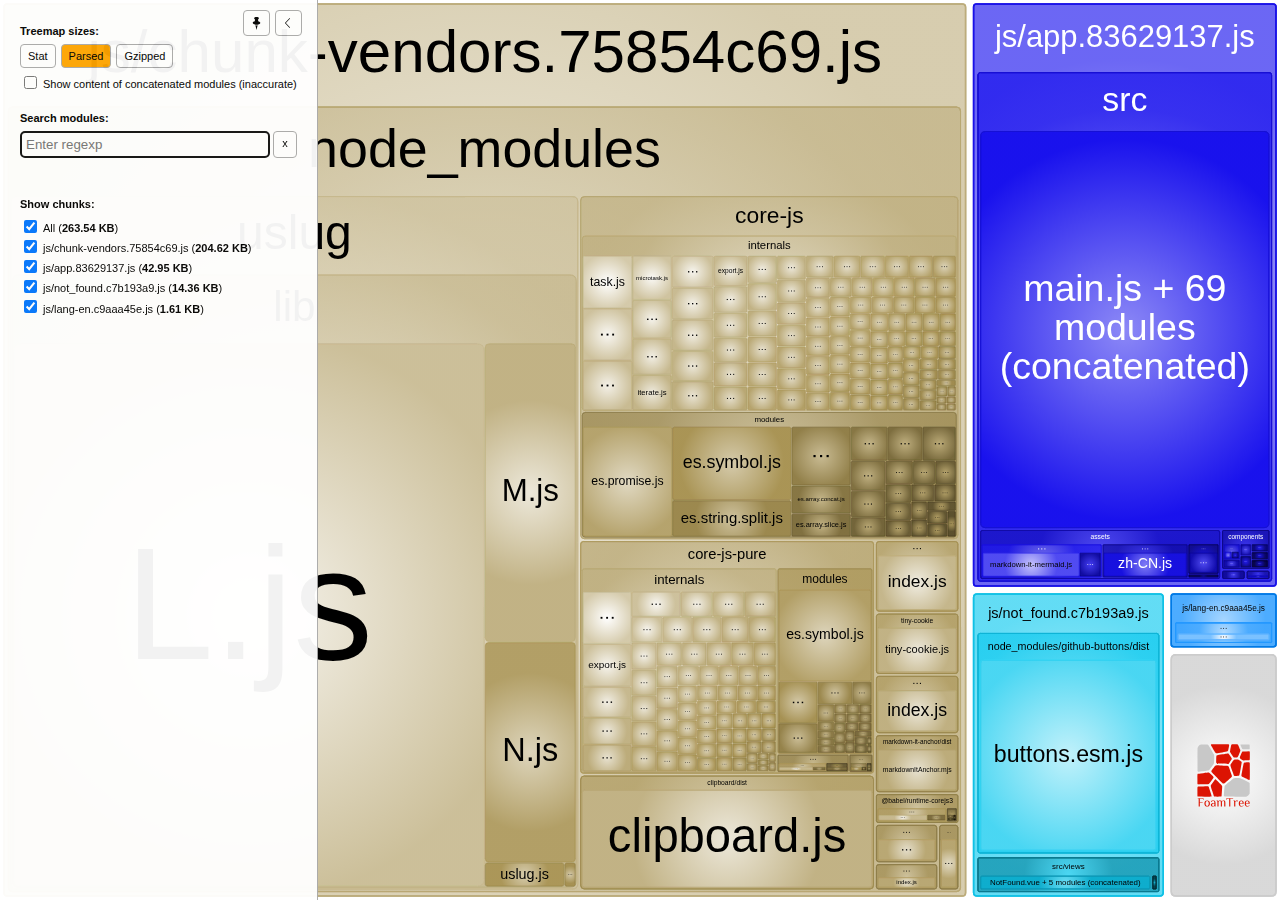
==== pasteme/report.html @ cf49dc6e "Pushed by github action 2020-02-22 21:40:44" ====
<!DOCTYPE html>
<html>
  <head>
    <meta charset="UTF-8"/>
    <meta name="viewport" content="width=device-width, initial-scale=1"/>
    <title>pasteme [22 Feb 2020 at 13:40]</title>
    <link rel="shortcut icon" href="[data-uri]" type="image/x-icon" />

    <script>
      window.enableWebSocket = false;
    </script>
    
  <!-- viewer.js -->
  <script>
    !function(e){var t={};function n(r){if(t[r])return t[r].exports;var i=t[r]={i:r,l:!1,exports:{}};return e[r].call(i.exports,i,i.exports,n),i.l=!0,i.exports}n.m=e,n.c=t,n.d=function(e,t,r){n.o(e,t)||Object.defineProperty(e,t,{enumerable:!0,get:r})},n.r=function(e){"undefined"!=typeof Symbol&&Symbol.toStringTag&&Object.defineProperty(e,Symbol.toStringTag,{value:"Module"}),Object.defineProperty(e,"__esModule",{value:!0})},n.t=function(e,t){if(1&t&&(e=n(e)),8&t)return e;if(4&t&&"object"==typeof e&&e&&e.__esModule)return e;var r=Object.create(null);if(n.r(r),Object.defineProperty(r,"default",{enumerable:!0,value:e}),2&t&&"string"!=typeof e)for(var i in e)n.d(r,i,function(t){return e[t]}.bind(null,i));return r},n.n=function(e){var t=e&&e.__esModule?function(){return e.default}:function(){return e};return n.d(t,"a",t),t},n.o=function(e,t){return Object.prototype.hasOwnProperty.call(e,t)},n.p="/",n(n.s=69)}([function(e,t,n){var r;
/*!
  Copyright (c) 2017 Jed Watson.
  Licensed under the MIT License (MIT), see
  http://jedwatson.github.io/classnames
*/
/*!
  Copyright (c) 2017 Jed Watson.
  Licensed under the MIT License (MIT), see
  http://jedwatson.github.io/classnames
*/
!function(){"use strict";var n={}.hasOwnProperty;function i(){for(var e=[],t=0;t<arguments.length;t++){var r=arguments[t];if(r){var o=typeof r;if("string"===o||"number"===o)e.push(r);else if(Array.isArray(r)&&r.length){var a=i.apply(null,r);a&&e.push(a)}else if("object"===o)for(var s in r)n.call(r,s)&&r[s]&&e.push(s)}}return e.join(" ")}e.exports?(i.default=i,e.exports=i):void 0===(r=function(){return i}.apply(t,[]))||(e.exports=r)}()},function(e,t,n){var r=n(40);"string"==typeof r&&(r=[[e.i,r,""]]);var i={hmr:!0,transform:void 0,insertInto:void 0};n(3)(r,i);r.locals&&(e.exports=r.locals)},function(e,t,n){"use strict";e.exports=function(e){var t=[];return t.toString=function(){return this.map(function(t){var n=function(e,t){var n=e[1]||"",r=e[3];if(!r)return n;if(t&&"function"==typeof btoa){var i=(a=r,"/*# sourceMappingURL=data:application/json;charset=utf-8;base64,"+btoa(unescape(encodeURIComponent(JSON.stringify(a))))+" */"),o=r.sources.map(function(e){return"/*# sourceURL="+r.sourceRoot+e+" */"});return[n].concat(o).concat([i]).join("\n")}var a;return[n].join("\n")}(t,e);return t[2]?"@media "+t[2]+"{"+n+"}":n}).join("")},t.i=function(e,n){"string"==typeof e&&(e=[[null,e,""]]);for(var r={},i=0;i<this.length;i++){var o=this[i][0];null!=o&&(r[o]=!0)}for(i=0;i<e.length;i++){var a=e[i];null!=a[0]&&r[a[0]]||(n&&!a[2]?a[2]=n:n&&(a[2]="("+a[2]+") and ("+n+")"),t.push(a))}},t}},function(e,t,n){var r,i,o={},a=(r=function(){return window&&document&&document.all&&!window.atob},function(){return void 0===i&&(i=r.apply(this,arguments)),i}),s=function(e){var t={};return function(e,n){if("function"==typeof e)return e();if(void 0===t[e]){var r=function(e,t){return t?t.querySelector(e):document.querySelector(e)}.call(this,e,n);if(window.HTMLIFrameElement&&r instanceof window.HTMLIFrameElement)try{r=r.contentDocument.head}catch(i){r=null}t[e]=r}return t[e]}}(),u=null,l=0,c=[],h=n(29);function f(e,t){for(var n=0;n<e.length;n++){var r=e[n],i=o[r.id];if(i){i.refs++;for(var a=0;a<i.parts.length;a++)i.parts[a](r.parts[a]);for(;a<r.parts.length;a++)i.parts.push(y(r.parts[a],t))}else{var s=[];for(a=0;a<r.parts.length;a++)s.push(y(r.parts[a],t));o[r.id]={id:r.id,refs:1,parts:s}}}}function d(e,t){for(var n=[],r={},i=0;i<e.length;i++){var o=e[i],a=t.base?o[0]+t.base:o[0],s={css:o[1],media:o[2],sourceMap:o[3]};r[a]?r[a].parts.push(s):n.push(r[a]={id:a,parts:[s]})}return n}function p(e,t){var n=s(e.insertInto);if(!n)throw new Error("Couldn't find a style target. This probably means that the value for the 'insertInto' parameter is invalid.");var r=c[c.length-1];if("top"===e.insertAt)r?r.nextSibling?n.insertBefore(t,r.nextSibling):n.appendChild(t):n.insertBefore(t,n.firstChild),c.push(t);else if("bottom"===e.insertAt)n.appendChild(t);else{if("object"!=typeof e.insertAt||!e.insertAt.before)throw new Error("[Style Loader]\n\n Invalid value for parameter 'insertAt' ('options.insertAt') found.\n Must be 'top', 'bottom', or Object.\n (https://github.com/webpack-contrib/style-loader#insertat)\n");var i=s(e.insertAt.before,n);n.insertBefore(t,i)}}function g(e){if(null===e.parentNode)return!1;e.parentNode.removeChild(e);var t=c.indexOf(e);t>=0&&c.splice(t,1)}function b(e){var t=document.createElement("style");if(void 0===e.attrs.type&&(e.attrs.type="text/css"),void 0===e.attrs.nonce){var r=function(){0;return n.nc}();r&&(e.attrs.nonce=r)}return v(t,e.attrs),p(e,t),t}function v(e,t){Object.keys(t).forEach(function(n){e.setAttribute(n,t[n])})}function y(e,t){var n,r,i,o;if(t.transform&&e.css){if(!(o="function"==typeof t.transform?t.transform(e.css):t.transform.default(e.css)))return function(){};e.css=o}if(t.singleton){var a=l++;n=u||(u=b(t)),r=w.bind(null,n,a,!1),i=w.bind(null,n,a,!0)}else e.sourceMap&&"function"==typeof URL&&"function"==typeof URL.createObjectURL&&"function"==typeof URL.revokeObjectURL&&"function"==typeof Blob&&"function"==typeof btoa?(n=function(e){var t=document.createElement("link");return void 0===e.attrs.type&&(e.attrs.type="text/css"),e.attrs.rel="stylesheet",v(t,e.attrs),p(e,t),t}(t),r=function(e,t,n){var r=n.css,i=n.sourceMap,o=void 0===t.convertToAbsoluteUrls&&i;(t.convertToAbsoluteUrls||o)&&(r=h(r));i&&(r+="\n/*# sourceMappingURL=data:application/json;base64,"+btoa(unescape(encodeURIComponent(JSON.stringify(i))))+" */");var a=new Blob([r],{type:"text/css"}),s=e.href;e.href=URL.createObjectURL(a),s&&URL.revokeObjectURL(s)}.bind(null,n,t),i=function(){g(n),n.href&&URL.revokeObjectURL(n.href)}):(n=b(t),r=function(e,t){var n=t.css,r=t.media;r&&e.setAttribute("media",r);if(e.styleSheet)e.styleSheet.cssText=n;else{for(;e.firstChild;)e.removeChild(e.firstChild);e.appendChild(document.createTextNode(n))}}.bind(null,n),i=function(){g(n)});return r(e),function(t){if(t){if(t.css===e.css&&t.media===e.media&&t.sourceMap===e.sourceMap)return;r(e=t)}else i()}}e.exports=function(e,t){if("undefined"!=typeof DEBUG&&DEBUG&&"object"!=typeof document)throw new Error("The style-loader cannot be used in a non-browser environment");(t=t||{}).attrs="object"==typeof t.attrs?t.attrs:{},t.singleton||"boolean"==typeof t.singleton||(t.singleton=a()),t.insertInto||(t.insertInto="head"),t.insertAt||(t.insertAt="bottom");var n=d(e,t);return f(n,t),function(e){for(var r=[],i=0;i<n.length;i++){var a=n[i];(s=o[a.id]).refs--,r.push(s)}e&&f(d(e,t),t);for(i=0;i<r.length;i++){var s;if(0===(s=r[i]).refs){for(var u=0;u<s.parts.length;u++)s.parts[u]();delete o[s.id]}}}};var m,x=(m=[],function(e,t){return m[e]=t,m.filter(Boolean).join("\n")});function w(e,t,n,r){var i=n?"":r.css;if(e.styleSheet)e.styleSheet.cssText=x(t,i);else{var o=document.createTextNode(i),a=e.childNodes;a[t]&&e.removeChild(a[t]),a.length?e.insertBefore(o,a[t]):e.appendChild(o)}}},function(e,t,n){var r=n(32);"string"==typeof r&&(r=[[e.i,r,""]]);var i={hmr:!0,transform:void 0,insertInto:void 0};n(3)(r,i);r.locals&&(e.exports=r.locals)},function(e,t,n){"use strict";
/**
 * filesize
 *
 * @copyright 2018 Jason Mulligan <jason.mulligan@avoidwork.com>
 * @license BSD-3-Clause
 * @version 3.6.1
 */
/**
 * filesize
 *
 * @copyright 2018 Jason Mulligan <jason.mulligan@avoidwork.com>
 * @license BSD-3-Clause
 * @version 3.6.1
 */
!function(t){var n=/^(b|B)$/,r={iec:{bits:["b","Kib","Mib","Gib","Tib","Pib","Eib","Zib","Yib"],bytes:["B","KiB","MiB","GiB","TiB","PiB","EiB","ZiB","YiB"]},jedec:{bits:["b","Kb","Mb","Gb","Tb","Pb","Eb","Zb","Yb"],bytes:["B","KB","MB","GB","TB","PB","EB","ZB","YB"]}},i={iec:["","kibi","mebi","gibi","tebi","pebi","exbi","zebi","yobi"],jedec:["","kilo","mega","giga","tera","peta","exa","zetta","yotta"]};function o(e){var t,o,a,s,u,l,c,h,f,d,p,g,b,v=arguments.length>1&&void 0!==arguments[1]?arguments[1]:{},y=[],m=0,x=void 0,w=void 0;if(isNaN(e))throw new Error("Invalid arguments");return o=!0===v.bits,f=!0===v.unix,t=v.base||2,h=void 0!==v.round?v.round:f?1:2,d=void 0!==v.separator&&v.separator||"",p=void 0!==v.spacer?v.spacer:f?"":" ",b=v.symbols||v.suffixes||{},g=2===t&&v.standard||"jedec",c=v.output||"string",s=!0===v.fullform,u=v.fullforms instanceof Array?v.fullforms:[],x=void 0!==v.exponent?v.exponent:-1,a=t>2?1e3:1024,(l=(w=Number(e))<0)&&(w=-w),(-1===x||isNaN(x))&&(x=Math.floor(Math.log(w)/Math.log(a)))<0&&(x=0),x>8&&(x=8),0===w?(y[0]=0,y[1]=f?"":r[g][o?"bits":"bytes"][x]):(m=w/(2===t?Math.pow(2,10*x):Math.pow(1e3,x)),o&&(m*=8)>=a&&x<8&&(m/=a,x++),y[0]=Number(m.toFixed(x>0?h:0)),y[1]=10===t&&1===x?o?"kb":"kB":r[g][o?"bits":"bytes"][x],f&&(y[1]="jedec"===g?y[1].charAt(0):x>0?y[1].replace(/B$/,""):y[1],n.test(y[1])&&(y[0]=Math.floor(y[0]),y[1]=""))),l&&(y[0]=-y[0]),y[1]=b[y[1]]||y[1],"array"===c?y:"exponent"===c?x:"object"===c?{value:y[0],suffix:y[1],symbol:y[1]}:(s&&(y[1]=u[x]?u[x]:i[g][x]+(o?"bit":"byte")+(1===y[0]?"":"s")),d.length>0&&(y[0]=y[0].toString().replace(".",d)),y.join(p))}o.partial=function(e){return function(t){return o(t,e)}},e.exports=o}("undefined"!=typeof window&&window)},function(e,t,n){var r=n(48);"string"==typeof r&&(r=[[e.i,r,""]]);var i={hmr:!0,transform:void 0,insertInto:void 0};n(3)(r,i);r.locals&&(e.exports=r.locals)},function(e,t,n){var r=n(37);"string"==typeof r&&(r=[[e.i,r,""]]);var i={hmr:!0,transform:void 0,insertInto:void 0};n(3)(r,i);r.locals&&(e.exports=r.locals)},function(e,t,n){var r=n(59),i=n(14),o=/[&<>"']/g,a=RegExp(o.source);e.exports=function(e){return(e=i(e))&&a.test(e)?e.replace(o,r):e}},function(e,t,n){var r=n(30);"string"==typeof r&&(r=[[e.i,r,""]]);var i={hmr:!0,transform:void 0,insertInto:void 0};n(3)(r,i);r.locals&&(e.exports=r.locals)},function(e,t,n){var r=n(31);"string"==typeof r&&(r=[[e.i,r,""]]);var i={hmr:!0,transform:void 0,insertInto:void 0};n(3)(r,i);r.locals&&(e.exports=r.locals)},function(e,t,n){var r=n(36);"string"==typeof r&&(r=[[e.i,r,""]]);var i={hmr:!0,transform:void 0,insertInto:void 0};n(3)(r,i);r.locals&&(e.exports=r.locals)},function(e,t,n){var r=n(61);"string"==typeof r&&(r=[[e.i,r,""]]);var i={hmr:!0,transform:void 0,insertInto:void 0};n(3)(r,i);r.locals&&(e.exports=r.locals)},function(e,t,n){var r=n(19).Symbol;e.exports=r},function(e,t,n){var r=n(56);e.exports=function(e){return null==e?"":r(e)}},function(e,t,n){var r=n(28);"string"==typeof r&&(r=[[e.i,r,""]]);var i={hmr:!0,transform:void 0,insertInto:void 0};n(3)(r,i);r.locals&&(e.exports=r.locals)},function(e,t,n){var r=n(38);"string"==typeof r&&(r=[[e.i,r,""]]);var i={hmr:!0,transform:void 0,insertInto:void 0};n(3)(r,i);r.locals&&(e.exports=r.locals)},function(e,t,n){var r=n(39);"string"==typeof r&&(r=[[e.i,r,""]]);var i={hmr:!0,transform:void 0,insertInto:void 0};n(3)(r,i);r.locals&&(e.exports=r.locals)},function(e,t){e.exports=function(e){var t=typeof e;return null!=e&&("object"==t||"function"==t)}},function(e,t,n){var r=n(42),i="object"==typeof self&&self&&self.Object===Object&&self,o=r||i||Function("return this")();e.exports=o},function(e,t,n){var r=n(44),i=n(47),o="[object Symbol]";e.exports=function(e){return"symbol"==typeof e||i(e)&&r(e)==o}},function(e,t){var n=RegExp("[\\u200d\\ud800-\\udfff\\u0300-\\u036f\\ufe20-\\ufe2f\\u20d0-\\u20ff\\ufe0e\\ufe0f]");e.exports=function(e){return n.test(e)}},function(e,t){
/**
 * Carrot Search FoamTree HTML5 (demo variant)
 * v3.4.5, 4fa198d722d767b68d0409e88290ea6de98d1eaa/4fa198d7, build FOAMTREE-SOFTWARE4-DIST-39, Jul 26, 2017
 * 
 * Carrot Search confidential.
 * Copyright 2002-2017, Carrot Search s.c, All Rights Reserved.
 */
!function(){var e,t=function(){var e,n=window.navigator.userAgent;try{window.localStorage.setItem("ftap5caavc","ftap5caavc"),window.localStorage.removeItem("ftap5caavc"),e=!0}catch(r){e=!1}return{of:function(){return/webkit/i.test(n)},mf:function(){return/Mac/.test(n)},lf:function(){return/iPad|iPod|iPhone/.test(n)},hf:function(){return/Android/.test(n)},ii:function(){return"ontouchstart"in window||!!window.DocumentTouch&&document instanceof window.DocumentTouch},hi:function(){return e},gi:function(){var e=document.createElement("canvas");return!(!e.getContext||!e.getContext("2d"))},Dd:function(e,n){return[].forEach&&t.gi()?e&&e():n&&n()}}}(),n=function(){function e(){return window.performance&&(window.performance.now||window.performance.mozNow||window.performance.msNow||window.performance.oNow||window.performance.webkitNow)||Date.now}var t=e();return{create:function(){return{now:(t=e(),function(){return t.call(window.performance)})};var t},now:function(){return t.call(window.performance)}}}();function r(){function r(){if(!u)throw"AF0";var e=n.now();0!==l&&(o.Kd=e-l),l=e,s=s.filter(function(e){return null!==e}),o.frames++;for(var t=0;t<s.length;t++){var r=s[t];null!==r&&(!0===r.ye.call(r.Yg)?s[t]=null:m.Sc(r.repeat)&&(r.repeat=r.repeat-1,0>=r.repeat&&(s[t]=null)))}s=s.filter(function(e){return null!==e}),u=!1,i(),0!==(e=n.now()-e)&&(o.Jd=e),o.totalTime+=e,o.Oe=1e3*o.frames/o.totalTime,l=0===s.length?0:n.now()}function i(){0<s.length&&!u&&(u=!0,a(r))}var o=this.rg={frames:0,totalTime:0,Jd:0,Kd:0,Oe:0};e=o;var a=function(){return t.lf()?function(e){window.setTimeout(e,0)}:window.requestAnimationFrame||window.webkitRequestAnimationFrame||window.mozRequestAnimationFrame||window.oRequestAnimationFrame||window.msRequestAnimationFrame||(e=n.create(),function(t){var n=0;window.setTimeout(function(){var r=e.now();t(),n=e.now()-r},16>n?16-n:0)});var e}(),s=[],u=!1,l=0;this.repeat=function(e,t,n){this.cancel(e),s.push({ye:e,Yg:n,repeat:t}),i()},this.d=function(e,t){this.repeat(e,1,t)},this.cancel=function(e){for(var t=0;t<s.length;t++){var n=s[t];null!==n&&n.ye===e&&(s[t]=null)}},this.k=function(){s=[]}}var i,o=t.Dd(function(){function e(){this.buffer=[],this.oa=0,this.Gc=m.extend({},s)}function t(e){return function(){var t,n=this.buffer,r=this.oa;for(n[r++]="call",n[r++]=e,n[r++]=arguments.length,t=0;t<arguments.length;t++)n[r++]=arguments[t];this.oa=r}}function n(e){return function(){return r[e].apply(r,arguments)}}(i=document.createElement("canvas")).width=1,i.height=1;var r=i.getContext("2d"),i=["font"],a="fillStyle globalAlpha globalCompositeOperation lineCap lineDashOffset lineJoin lineWidth miterLimit shadowBlur shadowColor shadowOffsetX shadowOffsetY strokeStyle textAlign textBaseline".split(" "),s={};return a.concat(i).forEach(function(e){s[e]=r[e]}),e.prototype.clear=function(){this.oa=0},e.prototype.Na=function(){return 0===this.oa},e.prototype.Ta=function(e){e instanceof o?function(e,t,n){for(var r=0,i=e.oa,o=e.buffer;r<n;)o[i++]=t[r++];e.oa=i}(e,this.buffer,this.oa):function(e,t,n,r){for(var i=0;i<n;)switch(t[i++]){case"set":e[t[i++]]=t[i++];break;case"setGlobalAlpha":e[t[i++]]=t[i++]*r;break;case"call":var o=t[i++];switch(t[i++]){case 0:e[o]();break;case 1:e[o](t[i++]);break;case 2:e[o](t[i++],t[i++]);break;case 3:e[o](t[i++],t[i++],t[i++]);break;case 4:e[o](t[i++],t[i++],t[i++],t[i++]);break;case 5:e[o](t[i++],t[i++],t[i++],t[i++],t[i++]);break;case 6:e[o](t[i++],t[i++],t[i++],t[i++],t[i++],t[i++]);break;case 7:e[o](t[i++],t[i++],t[i++],t[i++],t[i++],t[i++],t[i++]);break;case 8:e[o](t[i++],t[i++],t[i++],t[i++],t[i++],t[i++],t[i++],t[i++]);break;case 9:e[o](t[i++],t[i++],t[i++],t[i++],t[i++],t[i++],t[i++],t[i++],t[i++]);break;default:throw"CB0"}}}(e,this.buffer,this.oa,m.B(e.globalAlpha,1))},e.prototype.replay=e.prototype.Ta,e.prototype.d=function(){return new e},e.prototype.scratch=e.prototype.d,"arc arcTo beginPath bezierCurveTo clearRect clip closePath drawImage fill fillRect fillText lineTo moveTo putImageData quadraticCurveTo rect rotate scale setLineDash setTransform stroke strokeRect strokeText transform translate".split(" ").forEach(function(n){e.prototype[n]=t(n)}),["measureText","createLinearGradient","createRadialGradient","createPattern","getLineDash"].forEach(function(t){e.prototype[t]=n(t)}),["save","restore"].forEach(function(r){e.prototype[r]=function(e,t){return function(){e.apply(this,arguments),t.apply(this,arguments)}}(t(r),n(r))}),i.forEach(function(t){Object.defineProperty(e.prototype,t,{set:function(e){r[t]=e,this.Gc[t]=e;var n=this.buffer;n[this.oa++]="set",n[this.oa++]=t,n[this.oa++]=e},get:function(){return this.Gc[t]}})}),a.forEach(function(t){Object.defineProperty(e.prototype,t,{set:function(e){this.Gc[t]=e;var n=this.buffer;n[this.oa++]="globalAlpha"===t?"setGlobalAlpha":"set",n[this.oa++]=t,n[this.oa++]=e},get:function(){return this.Gc[t]}})}),e.prototype.roundRect=function(e,t,n,r,i){this.beginPath(),this.moveTo(e+i,t),this.lineTo(e+n-i,t),this.quadraticCurveTo(e+n,t,e+n,t+i),this.lineTo(e+n,t+r-i),this.quadraticCurveTo(e+n,t+r,e+n-i,t+r),this.lineTo(e+i,t+r),this.quadraticCurveTo(e,t+r,e,t+r-i),this.lineTo(e,t+i),this.quadraticCurveTo(e,t,e+i,t),this.closePath()},e.prototype.fillPolygonWithText=function(e,t,n,r,i){i||(i={});var a={sb:m.B(i.maxFontSize,D.Ea.sb),Zc:m.B(i.minFontSize,D.Ea.Zc),lineHeight:m.B(i.lineHeight,D.Ea.lineHeight),pb:m.B(i.horizontalPadding,D.Ea.pb),eb:m.B(i.verticalPadding,D.Ea.eb),tb:m.B(i.maxTotalTextHeight,D.Ea.tb),fontFamily:m.B(i.fontFamily,D.Ea.fontFamily),fontStyle:m.B(i.fontStyle,D.Ea.fontStyle),fontVariant:m.B(i.fontVariant,D.Ea.fontVariant),fontWeight:m.B(i.fontWeight,D.Ea.fontWeight),verticalAlign:m.B(i.verticalAlign,D.Ea.verticalAlign)},s=i.cache;if(s&&m.Q(i,"area")){s.jd||(s.jd=new o);var u=i.area,l=m.B(i.cacheInvalidationThreshold,.05);e=D.xe(a,this,r,e,z.q(e,{}),{x:t,y:n},i.allowForcedSplit||!1,i.allowEllipsis||!1,s,u,l,i.invalidateCache)}else e=D.Le(a,this,r,e,z.q(e,{}),{x:t,y:n},i.allowForcedSplit||!1,i.allowEllipsis||!1);return e.la?{fit:!0,lineCount:e.mc,fontSize:e.fontSize,box:{x:e.da.x,y:e.da.y,w:e.da.f,h:e.da.i},ellipsis:e.ec}:{fit:!1}},e}),a=t.Dd(function(){function e(e){this.O=e,this.d=[],this.Ib=[void 0],this.Nc=["#SIZE#px sans-serif"],this.Ld=[0],this.Md=[1],this.ie=[0],this.je=[0],this.ke=[0],this.Qd=[10],this.hc=[10],this.Sb=[this.Ib,this.Nc,this.hc,this.Ld,this.Md,this.ie,this.Qd,this.je,this.ke],this.ga=[1,0,0,1,0,0]}function t(e){var t=e.O,n=e.Sb[0].length-1;e.Ib[n]&&(t.setLineDash(e.Ib[n]),t.Tj=e.Ld[n]),t.miterLimit=e.Qd[n],t.lineWidth=e.Md[n],t.shadowBlur=e.ie[n],t.shadowOffsetX=e.je[n],t.shadowOffsetY=e.ke[n],t.font=e.Nc[n].replace("#SIZE#",e.hc[n].toString())}function n(e,t,n){return e*n[0]+t*n[2]+n[4]}function r(e,t,n){return e*n[1]+t*n[3]+n[5]}function i(e,t){for(var n=0;n<e.length;n++)e[n]*=t[0];return e}e.prototype.save=function(){this.d.push(this.ga.slice(0));for(var e=0;e<this.Sb.length;e++){var t=this.Sb[e];t.push(t[t.length-1])}this.O.save()},e.prototype.restore=function(){this.ga=this.d.pop();for(var e=0;e<this.Sb.length;e++)this.Sb[e].pop();this.O.restore(),t(this)},e.prototype.scale=function(e,n){(r=this.ga)[0]*=e,r[1]*=e,r[2]*=n,r[3]*=n;var r=this.ga,o=this.Sb,a=o[0].length-1,s=this.Ib[a];for(s&&i(s,r),s=2;s<o.length;s++){o[s][a]*=r[0]}t(this)},e.prototype.translate=function(e,t){var n=this.ga;n[4]+=n[0]*e+n[2]*t,n[5]+=n[1]*e+n[3]*t},["moveTo","lineTo"].forEach(function(t){e.prototype[t]=function(e){return function(t,i){var o=this.ga;return this.O[e].call(this.O,n(t,i,o),r(t,i,o))}}(t)}),["clearRect","fillRect","strokeRect","rect"].forEach(function(t){e.prototype[t]=function(e){return function(t,i,o,a){var s=this.ga;return this.O[e].call(this.O,n(t,i,s),r(t,i,s),o*s[0],a*s[3])}}(t)}),"fill stroke beginPath closePath clip createImageData createPattern getImageData putImageData getLineDash setLineDash".split(" ").forEach(function(t){e.prototype[t]=function(e){return function(){return this.O[e].apply(this.O,arguments)}}(t)}),[{vb:"lineDashOffset",zb:function(e){return e.Ld}},{vb:"lineWidth",zb:function(e){return e.Md}},{vb:"miterLimit",zb:function(e){return e.Qd}},{vb:"shadowBlur",zb:function(e){return e.ie}},{vb:"shadowOffsetX",zb:function(e){return e.je}},{vb:"shadowOffsetY",zb:function(e){return e.ke}}].forEach(function(t){Object.defineProperty(e.prototype,t.vb,{set:function(e){var n=t.zb(this);e*=this.ga[0],n[n.length-1]=e,this.O[t.vb]=e}})});var o=/(\d+(?:\.\d+)?)px/;return Object.defineProperty(e.prototype,"font",{set:function(e){var t=o.exec(e);if(1<t.length){var n=this.hc.length-1;this.hc[n]=parseFloat(t[1]),this.Nc[n]=e.replace(o,"#SIZE#px"),this.O.font=this.Nc[n].replace("#SIZE#",(this.hc[n]*this.ga[0]).toString())}}}),"fillStyle globalAlpha globalCompositeOperation lineCap lineJoin shadowColor strokeStyle textAlign textBaseline".split(" ").forEach(function(t){Object.defineProperty(e.prototype,t,{set:function(e){this.O[t]=e}})}),e.prototype.arc=function(e,t,i,o,a,s){var u=this.ga;this.O.arc(n(e,t,u),r(e,t,u),i*u[0],o,a,s)},e.prototype.arcTo=function(e,t,i,o,a){var s=this.ga;this.O.arc(n(e,t,s),r(e,t,s),n(i,o,s),r(i,o,s),a*s[0])},e.prototype.bezierCurveTo=function(e,t,i,o,a,s){var u=this.ga;this.O.bezierCurveTo(n(e,t,u),r(e,t,u),n(i,o,u),r(i,o,u),n(a,s,u),r(a,s,u))},e.prototype.drawImage=function(e,t,i,o,a,s,u,l,c){function h(t,i,o,a){d.push(n(t,i,f)),d.push(r(t,i,f)),o=m.V(o)?e.width:o,a=m.V(a)?e.height:a,d.push(o*f[0]),d.push(a*f[3])}var f=this.ga,d=[e];m.V(s)?h(t,i,o,a):h(s,u,l,c),this.O.drawImage.apply(this.O,d)},e.prototype.quadraticCurveTo=function(e,t,i,o){var a=this.ga;this.O.quadraticCurveTo(n(e,t,a),r(e,t,a),n(i,o,a),r(i,o,a))},e.prototype.fillText=function(e,t,i,o){var a=this.ga;this.O.fillText(e,n(t,i,a),r(t,i,a),m.Sc(o)?o*a[0]:1e20)},e.prototype.setLineDash=function(e){e=i(e.slice(0),this.ga),this.Ib[this.Ib.length-1]=e,this.O.setLineDash(e)},e}),s=(i=!t.of()||t.lf()||t.hf()?1:7,{eh:function(){function e(e){e.beginPath(),u.le(e,l)}(a=document.createElement("canvas")).width=800,a.height=600;var t,r=a.getContext("2d"),o=a.width,a=a.height,s=0,l=[{x:0,y:100}];for(t=1;6>=t;t++)s=2*t*Math.PI/6,l.push({x:0+100*Math.sin(s),y:0+100*Math.cos(s)});t={polygonPlainFill:[e,function(e){e.fillStyle="rgb(255, 0, 0)",e.fill()}],polygonPlainStroke:[e,function(e){e.strokeStyle="rgb(128, 0, 0)",e.lineWidth=2,e.closePath(),e.stroke()}],polygonGradientFill:[e,function(e){var t=e.createRadialGradient(0,0,10,0,0,60);t.addColorStop(0,"rgb(255, 0, 0)"),t.addColorStop(1,"rgb(255, 255, 0)"),e.fillStyle=t,e.fill()}],polygonGradientStroke:[e,function(e){var t=e.createLinearGradient(-100,-100,100,100);t.addColorStop(0,"rgb(224, 0, 0)"),t.addColorStop(1,"rgb(32, 0, 0)"),e.strokeStyle=t,e.lineWidth=2,e.closePath(),e.stroke()}],polygonExposureShadow:[e,function(e){e.shadowBlur=50,e.shadowColor="rgba(0, 0, 0, 1)",e.fillStyle="rgba(0, 0, 0, 1)",e.globalCompositeOperation="source-over",e.fill(),e.shadowBlur=0,e.shadowColor="transparent",e.globalCompositeOperation="destination-out",e.fill()}],labelPlainFill:[function(e){e.fillStyle="#000",e.font="24px sans-serif",e.textAlign="center"},function(e){e.fillText("Some text",0,-16),e.fillText("for testing purposes",0,16)}]},s=100/Object.keys(t).length;var c,h=n.now(),f={};for(c in t){var d,p=t[c],g=n.now(),b=0;do{for(r.save(),r.translate(Math.random()*o,Math.random()*a),d=3*Math.random()+.5,r.scale(d,d),d=0;d<p.length;d++)p[d](r);r.restore(),b++,d=n.now()}while(d-g<s);f[c]=i*(d-g)/b}return f.total=n.now()-h,f}}),u={le:function(e,t){var n=t[0];e.moveTo(n.x,n.y);for(var r=t.length-1;0<r;r--)n=t[r],e.lineTo(n.x,n.y)},rj:function(e,t,n,r){var i,o,a,s,u,l=[],c=0,h=t.length;for(a=0;a<h;a++)i=t[a],o=t[(a+1)%h],i=z.d(i,o),i=Math.sqrt(i),l.push(i),c+=i;n=r*(n+.5*r*c/h),r={};c={};var f={};for(a=0;a<h;a++)i=t[a],o=t[(a+1)%h],s=t[(a+2)%h],u=l[(a+1)%h],u=Math.min(.5,n/u),z.Aa(1-u,o,s,c),z.Aa(u,o,s,f),0,0==a&&(s=Math.min(.5,n/l[0]),z.Aa(s,i,o,r),0,e.moveTo(r.x,r.y)),e.quadraticCurveTo(o.x,o.y,c.x,c.y),e.lineTo(f.x,f.y);return!0}};function l(e){function t(e){c[e].style.opacity=f*h[e]}function n(e){e.width=Math.round(o*e.n),e.height=Math.round(a*e.n)}function r(){return/relative|absolute|fixed/.test(window.getComputedStyle(i,null).getPropertyValue("position"))}var i,o,a,s,u,l=[],c={},h={},f=0;this.H=function(t){i=t,r()||(i.style.position="relative"),0!=i.clientWidth&&0!=i.clientHeight||I.Pa("element has zero dimensions: "+i.clientWidth+" x "+i.clientHeight+"."),i.innerHTML="",o=i.clientWidth,a=i.clientHeight,s=0!==o?o:void 0,u=0!==a?a:void 0,"embedded"===i.getAttribute("data-foamtree")&&I.Pa("visualization already embedded in the element."),i.setAttribute("data-foamtree","embedded"),e.c.p("stage:initialized",this,i,o,a)},this.lb=function(){i.removeAttribute("data-foamtree"),l=[],c={},e.c.p("stage:disposed",this,i)},this.k=function(){if(r()||(i.style.position="relative"),o=i.clientWidth,a=i.clientHeight,0!==o&&0!==a&&(o!==s||a!==u)){for(var t=l.length-1;0<=t;t--)n(l[t]);e.c.p("stage:resized",s,u,o,a),s=o,u=a}},this.fj=function(e,t){e.n=t,n(e)},this.oc=function(r,o,a){var s=document.createElement("canvas");return s.setAttribute("style","position: absolute; top: 0; bottom: 0; left: 0; right: 0; width: 100%; height: 100%; -webkit-touch-callout: none; -webkit-user-select: none; -moz-user-select: none; -ms-user-select: none; user-select: none;"),s.n=o,n(s),l.push(s),c[r]=s,h[r]=1,t(r),a||i.appendChild(s),e.c.p("stage:newLayer",r,s),s},this.kc=function(e,n){return m.V(n)||(h[e]=n,t(e)),h[e]},this.d=function(e){return m.V(e)||(f=e,m.Ga(c,function(e,n){t(n)})),f}}function c(e){function t(e,t,n){return y=!0,p.x=0,p.y=0,g.x=0,g.y=0,a=f,s.x=d.x,s.y=d.y,t(),u*=e,l=n?u/a:e,l=Math.max(.25/a,l),!0}function n(e,t){return t.x=e.x/f+d.x,t.y=e.y/f+d.y,t}function r(e,t,n,r,i,o,a,s,u){var l=(e-n)*(o-s)-(t-r)*(i-a);return!(1e-5>Math.abs(l))&&(u.x=((e*r-t*n)*(i-a)-(e-n)*(i*s-o*a))/l,u.y=((e*r-t*n)*(o-s)-(t-r)*(i*s-o*a))/l,!0)}var i,o,a=1,s={x:0,y:0},u=1,l=1,c=1,h={x:0,y:0},f=1,d={x:0,y:0},p={x:0,y:0},g={x:0,y:0},b={x:0,y:0,f:0,i:0},v={x:0,y:0,f:0,i:0,scale:1},y=!0;e.c.j("stage:initialized",function(e,t,n,r){i=n,o=r,b.x=0,b.y=0,b.f=n,b.i=r,v.x=0,v.y=0,v.f=n,v.i=r,v.scale=1}),e.c.j("stage:resized",function(e,t,n,r){function a(e){e.x*=l,e.y*=c}function u(e){a(e),e.f*=l,e.i*=c}i=n,o=r;var l=n/e,c=r/t;a(s),a(d),a(h),a(p),a(g),u(b),u(v)}),this.Yb=function(e,r){return t(r,function(){n(e,h)},!0)},this.Y=function(e,n){if(1==Math.round(1e4*n)/1e4){var i=b.x-d.x,o=b.y-d.y;return t(1,function(){},!0),this.d(-i,-o)}return t(n,function(){for(var t=!1;!t;){t=Math.random();var n=Math.random(),i=Math.random(),o=Math.random();t=r(e.x+t*e.f,e.y+n*e.i,b.x+t*b.f,b.y+n*b.i,e.x+i*e.f,e.y+o*e.i,b.x+i*b.f,b.y+o*b.i,h)}},!0)},this.sc=function(e,n){var a,s,u,l;return(a=e.f/e.i)<(s=i/o)?(u=e.i*s,l=e.i,a=e.x-.5*(u-e.f),s=e.y):a>s?(u=e.f,l=e.f*o/i,a=e.x,s=e.y-.5*(l-e.i)):(a=e.x,s=e.y,u=e.f,l=e.i),a-=u*n,u*=1+2*n,r(a,s-=l*n,d.x,d.y,a+u,s,d.x+i/f,d.y,h)?t(i/f/u,m.ta,!1):(y=!1,this.d(f*(d.x-a),f*(d.y-s)))},this.d=function(e,t){var n=Math.round(1e4*e)/1e4,r=Math.round(1e4*t)/1e4;return g.x+=n/f,g.y+=r/f,0!==n||0!==r},this.reset=function(e){return e&&this.content(0,0,i,o),this.Y({x:b.x+d.x,y:b.y+d.y,f:b.f/f,i:b.i/f},c/u)},this.Qb=function(e){c=Math.min(1,Math.round(1e4*(e||u))/1e4)},this.k=function(){return d.x<b.x?(b.x-d.x)*f:d.x+i/f>b.x+b.f?-(d.x+i/f-b.x-b.f)*f:0},this.A=function(){return d.y<b.y?(b.y-d.y)*f:d.y+o/f>b.y+b.i?-(d.y+o/f-b.y-b.i)*f:0},this.update=function(e){var t=Math.abs(Math.log(l));6>t?t=2:(t/=4,t+=3*t*(1<l?e:1-e)),t=1<l?Math.pow(e,t):1-Math.pow(1-e,t),f=a*(t=(y?t:1)*(l-1)+1),d.x=h.x-(h.x-s.x)/t,d.y=h.y-(h.y-s.y)/t,d.x-=p.x*(1-e)+g.x*e,d.y-=p.y*(1-e)+g.y*e,1===e&&(p.x=g.x,p.y=g.y),v.x=d.x,v.y=d.y,v.f=i/f,v.i=o/f,v.scale=f},this.S=function(e){return e.x=v.x,e.y=v.y,e.scale=v.scale,e},this.absolute=function(e,t){return n(e,t||{})},this.nd=function(e,t){var n=t||{};return n.x=(e.x-d.x)*f,n.y=(e.y-d.y)*f,n},this.Hc=function(e){return this.scale()<c/e},this.Rd=function(){return m.Fd(f,1)},this.scale=function(){return Math.round(1e4*f)/1e4},this.content=function(e,t,n,r){b.x=e,b.y=t,b.f=n,b.i=r},this.Jc=function(e,t){var n;for(n=e.length-1;0<=n;n--){var r=e[n];r.save(),r.scale(f,f),r.translate(-d.x,-d.y)}for(t(v),n=e.length-1;0<=n;n--)(r=e[n]).restore()}}var h=new function(){function e(e){if("hsl"==e.model||"hsla"==e.model)return e;var t,n=e.r/=255,r=e.g/=255,i=e.b/=255,o=Math.max(n,r,i),a=(o+(u=Math.min(n,r,i)))/2;if(o==u)t=u=0;else{var s=o-u,u=.5<a?s/(2-o-u):s/(o+u);switch(o){case n:t=(r-i)/s+(r<i?6:0);break;case r:t=(i-n)/s+2;break;case i:t=(n-r)/s+4}t/=6}return e.h=360*t,e.s=100*u,e.l=100*a,e.model="hsl",e}var t={h:0,s:0,l:0,a:1,model:"hsla"};this.Ba=function(n){return m.Tc(n)?e(h.Hg(n)):m.jc(n)?e(n):t},this.Hg=function(e){var n;return(n=/rgba\(\s*([^,\s]+)\s*,\s*([^,\s]+)\s*,\s*([^,\s]+)\s*,\s*([^,\s]+)\s*\)/.exec(e))&&5==n.length?{r:parseFloat(n[1]),g:parseFloat(n[2]),b:parseFloat(n[3]),a:parseFloat(n[4]),model:"rgba"}:(n=/hsla\(\s*([^,\s]+)\s*,\s*([^,%\s]+)%\s*,\s*([^,\s%]+)%\s*,\s*([^,\s]+)\s*\)/.exec(e))&&5==n.length?{h:parseFloat(n[1]),s:parseFloat(n[2]),l:parseFloat(n[3]),a:parseFloat(n[4]),model:"hsla"}:(n=/rgb\(\s*([^,\s]+)\s*,\s*([^,\s]+)\s*,\s*([^,\s]+)\s*\)/.exec(e))&&4==n.length?{r:parseFloat(n[1]),g:parseFloat(n[2]),b:parseFloat(n[3]),a:1,model:"rgb"}:(n=/hsl\(\s*([^,\s]+)\s*,\s*([^,\s%]+)%\s*,\s*([^,\s%]+)%\s*\)/.exec(e))&&4==n.length?{h:parseFloat(n[1]),s:parseFloat(n[2]),l:parseFloat(n[3]),a:1,model:"hsl"}:(n=/#([0-9a-fA-F]{2})([0-9a-fA-F]{2})([0-9a-fA-F]{2})/.exec(e))&&4==n.length?{r:parseInt(n[1],16),g:parseInt(n[2],16),b:parseInt(n[3],16),a:1,model:"rgb"}:(n=/#([0-9a-fA-F])([0-9a-fA-F])([0-9a-fA-F])/.exec(e))&&4==n.length?{r:17*parseInt(n[1],16),g:17*parseInt(n[2],16),b:17*parseInt(n[3],16),a:1,model:"rgb"}:t},this.Cg=function(e){function t(e,t,n){return 0>n&&(n+=1),1<n&&(n-=1),n<1/6?e+6*(t-e)*n:.5>n?t:n<2/3?e+(t-e)*(2/3-n)*6:e}if("rgb"==e.model||"rgba"==e.model)return Math.sqrt(e.r*e.r*.241+e.g*e.g*.691+e.b*e.b*.068)/255;var n,r;n=e.l/100;var i=e.s/100;if(r=e.h/360,0==e.Wj)n=e=r=n;else{var o=2*n-(i=.5>n?n*(1+i):n+i-n*i);n=t(o,i,r+1/3),e=t(o,i,r),r=t(o,i,r-1/3)}return Math.sqrt(65025*n*n*.241+65025*e*e*.691+65025*r*r*.068)/255},this.Ng=function(e){if(m.Tc(e))return e;if(!m.jc(e))return"#000";switch(e.model){case"hsla":return h.Ig(e);case"hsl":return h.Ac(e);case"rgba":return h.Lg(e);case"rgb":return h.Kg(e);default:return"#000"}},this.Lg=function(e){return"rgba("+(.5+e.r|0)+","+(.5+e.g|0)+","+(.5+e.b|0)+","+e.a+")"},this.Kg=function(e){return"rgba("+(.5+e.r|0)+","+(.5+e.g|0)+","+(.5+e.b|0)+")"},this.Ig=function(e){return"hsla("+(.5+e.h|0)+","+(.5+e.s|0)+"%,"+(.5+e.l|0)+"%,"+e.a+")"},this.Ac=function(e){return"hsl("+(.5+e.h|0)+","+(.5+e.s|0)+"%,"+(.5+e.l|0)+"%)"},this.Y=function(e,t,n){return"hsl("+(.5+e|0)+","+(.5+t|0)+"%,"+(.5+n|0)+"%)"}};function f(){var e,t=!1,n=[],r=this,i=new function(){this.N=function(i){return i&&(t?i.apply(r,e):n.push(i)),this},this.ih=function(e){return r=e,{then:this.N}}};this.J=function(){e=arguments;for(var i=0;i<n.length;i++)n[i].apply(r,e);return t=!0,this},this.L=function(){return i}}function d(e){var t=new f,n=e.length;if(0<e.length)for(var r=e.length-1;0<=r;r--)e[r].N(function(){0==--n&&t.J()});else t.J();return t.L()}function p(e){var t=0;this.d=function(){t++},this.k=function(){0===--t&&e()},this.clear=function(){t=0},this.A=function(){return 0===t}}var g={Ie:function(e,t,n,r){return r=r||{},e=e.getBoundingClientRect(),r.x=t-e.left,r.y=n-e.top,r}};function b(){var e=document,t={};this.addEventListener=function(n,r){var i=t[n];i||(i=[],t[n]=i),i.push(r),e.addEventListener(n,r)},this.d=function(){m.Ga(t,function(t,n){for(var r=t.length-1;0<=r;r--)e.removeEventListener(n,t[r])})}}function v(e){function n(e){return function(t){r(t)&&e.apply(this,arguments)}}function r(t){for(t=t.target;t;){if(t===e)return!0;t=t.parentElement}return!1}function i(e,t,n){o(e,n=n||{});for(var r=0;r<t.length;r++)t[r].call(e.target,n);return(void 0===n.Mb&&n.zi||"prevent"===n.Mb)&&e.preventDefault(),n}function o(t,n){return g.Ie(e,t.clientX,t.clientY,n),n.altKey=t.altKey,n.metaKey=t.metaKey,n.ctrlKey=t.ctrlKey,n.shiftKey=t.shiftKey,n.xb=3===t.which,n}var a=new b,s=[],u=[],l=[],c=[],h=[],f=[],d=[],p=[],v=[],y=[],m=[];this.d=function(e){s.push(e)},this.k=function(e){h.push(e)},this.ya=function(e){u.push(e)},this.Ba=function(e){l.push(e)},this.Pa=function(e){c.push(e)},this.Aa=function(e){m.push(e)},this.za=function(e){f.push(e)},this.Ja=function(e){d.push(e)},this.Y=function(e){p.push(e)},this.A=function(e){v.push(e)},this.S=function(e){y.push(e)},this.lb=function(){a.d()};var x,w,C,S,T={x:0,y:0},M={x:0,y:0},k=!1,j=!1;a.addEventListener("mousedown",n(function(t){if(t.target!==e){var n=i(t,l);M.x=n.x,M.y=n.y,T.x=n.x,T.y=n.y,k=!0,i(t,p),w=!1,x=window.setTimeout(function(){100>z.d(T,n)&&(window.clearTimeout(S),i(t,u),w=!0)},400)}})),a.addEventListener("mouseup",function(e){if(i(e,c),k){if(j&&i(e,y),window.clearTimeout(x),!w&&!j&&r(e)){var t=function(e){var t={};return t.x=e.pageX,t.y=e.pageY,t}(e);C&&100>z.d(t,C)?i(e,h):i(e,s),C=t,S=window.setTimeout(function(){C=null},350)}j=k=!1}}),a.addEventListener("mousemove",function(e){var t=o(e,{});r(e)&&i(e,f,{type:"move"}),T.x=t.x,T.y=t.y,k&&!j&&100<z.d(M,T)&&(j=!0),j&&i(e,v,t)}),a.addEventListener("mouseout",n(function(e){i(e,d,{type:"out"})})),a.addEventListener(void 0!==document.onmousewheel?"mousewheel":"MozMousePixelScroll",n(function(e){var n=e.wheelDelta,r=e.detail;i(e,m,{wd:(r?n?0<n/r/40*r?1:-1:-r/(t.mf()?40:19):n/40)/3,zi:!0})})),a.addEventListener("contextmenu",n(function(e){e.preventDefault()}))}var y=function(){function e(e){return function(t){return Math.pow(t,e)}}function t(e){return function(t){return 1-Math.pow(1-t,e)}}function n(e){return function(t){return 1>(t*=2)?.5*Math.pow(t,e):1-.5*Math.abs(Math.pow(2-t,e))}}function r(e){return function(t){for(var n=0;n<e.length;n++)t=(0,e[n])(t);return t}}return{pa:function(e){switch(e){case"linear":return y.Jb;case"bounce":return y.Vg;case"squareIn":return y.og;case"squareOut":return y.Rb;case"squareInOut":return y.pg;case"cubicIn":return y.Zg;case"cubicOut":return y.ze;case"cubicInOut":return y.$g;case"quadIn":return y.Ri;case"quadOut":return y.Ti;case"quadInOut":return y.Si;default:return y.Jb}},Jb:function(e){return e},Vg:r([n(2),function(e){return 0===e?0:1===e?1:e*(e*(e*(e*(25.9425*e-85.88)+105.78)-58.69)+13.8475)}]),og:e(2),Rb:t(2),pg:n(2),Zg:e(3),ze:t(3),$g:n(3),Ri:e(2),Ti:t(2),Si:n(2),d:r}}(),m={V:function(e){return void 0===e},nf:function(e){return null===e},Sc:function(e){return"[object Number]"===Object.prototype.toString.call(e)},Tc:function(e){return"[object String]"===Object.prototype.toString.call(e)},Gd:function(e){return"function"==typeof e},jc:function(e){return e===Object(e)},Fd:function(e,t){return 1e-6>e-t&&-1e-6<e-t},jf:function(e){return m.V(e)||m.nf(e)||m.Tc(e)&&!/\S/.test(e)},Q:function(e,t){return e&&e.hasOwnProperty(t)},ob:function(e,t){if(e)for(var n=t.length-1;0<=n;n--)if(e.hasOwnProperty(t[n]))return!0;return!1},extend:function(e){return m.dh(Array.prototype.slice.call(arguments,1),function(t){if(t)for(var n in t)t.hasOwnProperty(n)&&(e[n]=t[n])}),e},A:function(e,t){return e.map(function(e){return e[t]},[])},dh:function(e,t,n){null!=e&&(e.forEach?e.forEach(t,n):m.Ga(e,t,n))},Ga:function(e,t,n){for(var r in e)if(e.hasOwnProperty(r)&&!1===t.call(n,e[r],r,e))break},B:function(){for(var e=0;e<arguments.length;e++){var t=arguments[e];if(!(m.V(t)||m.Sc(t)&&isNaN(t)||m.Tc(t)&&m.jf(t)))return t}},cg:function(e,t){var n=e.indexOf(t);0<=n&&e.splice(n,1)},ah:function(e,t,n){var r;return function(){var i=this,o=arguments,a=n&&!r;clearTimeout(r),r=setTimeout(function(){r=null,n||e.apply(i,o)},t),a&&e.apply(i,o)}},defer:function(e){setTimeout(e,1)},k:function(e){return e},ta:function(){}},x={ji:function(e,n,r){return t.hi()?function(){var t=n+":"+JSON.stringify(arguments),i=window.localStorage.getItem(t);return i&&(i=JSON.parse(i)),i&&Date.now()-i.t<r?i.v:(i=e.apply(this,arguments),window.localStorage.setItem(t,JSON.stringify({v:i,t:Date.now()})),i)}:e}},w={m:function(e,t){function n(){var n=[];if(Array.isArray(e))for(var r=0;r<e.length;r++){var i=e[r];i&&n.push(i.apply(t,arguments))}else e&&n.push(e.apply(t,arguments));return n}return n.empty=function(){return 0===e.length&&!m.Gd(e)},n}};function C(){var e={};this.j=function(t,n){var r=e[t];r||(r=[],e[t]=r),r.push(n)},this.p=function(t,n){var r=e[t];if(r)for(var i=Array.prototype.slice.call(arguments,1),o=0;o<r.length;o++)r[o].apply(this,i)}}var S={kg:function(e){for(var t="",n=0;n<e.length;n++)t+=String.fromCharCode(1^e.charCodeAt(n));return t}};function T(e){function t(t,n,r){var l,c=this,h=0;this.id=a++,this.name=r||"{unnamed on "+t+"}",this.target=function(){return t},this.Gb=function(){return-1!=u.indexOf(c)},this.start=function(){if(!c.Gb()){if(-1==u.indexOf(c)){var t=s.now();!0===c.xf(t)&&(u=u.slice()).push(c)}0<u.length&&e.repeat(i)}return this},this.stop=function(){for(o(c);l<n.length;l++){var e=n[l];e.jb&&e.Ya.call()}return this},this.eg=function(){l=void 0},this.xf=function(e){var t;if(h++,0!==n.length)for(m.V(l)?(t=n[l=0]).W&&t.W.call(t,e,h,c):t=n[l];l<n.length;){if(t.Ya&&t.Ya.call(t,e,h,c))return!0;t.Da&&t.Da.call(t,e,h,c),m.V(l)&&(l=-1),++l<n.length&&((t=n[l]).W&&t.W.call(t,e,h,c))}return!1}}function r(e){return m.V(e)?u.slice():u.filter(function(t){return t.target()===e})}function i(){!function(){var e=s.now();u.forEach(function(t){!0!==t.xf(e)&&o(t)})}(),0==u.length&&e.cancel(i)}function o(e){u=u.filter(function(t){return t!==e})}var a=0,s=n.create(),u=[];this.d=function(){for(var e=u.length-1;0<=e;e--)u[e].stop();u=[]},this.D=function(){function e(){}function n(e){var t,n,r=e.target,i=e.duration,o=e.ca;this.W=function(){for(var i in t={},e.G)r.hasOwnProperty(i)&&(t[i]={start:m.V(e.G[i].start)?r[i]:m.Gd(e.G[i].start)?e.G[i].start.call(void 0):e.G[i].start,end:m.V(e.G[i].end)?r[i]:m.Gd(e.G[i].end)?e.G[i].end.call(void 0):e.G[i].end,P:m.V(e.G[i].P)?y.Jb:e.G[i].P});n=s.now()},this.Ya=function(){var e,a=s.now()-n;a=0===i?1:Math.min(i,a)/i;for(e in t){var u=t[e];r[e]=u.start+(u.end-u.start)*u.P(a)}return o&&o.call(r,a),1>a}}function i(e,t,n){this.jb=n,this.Ya=function(){return e.call(t),!1}}function o(e){var t;this.W=function(n,r){t=r+e},this.Ya=function(e,n){return n<t}}function a(e){var t;this.W=function(n){t=n+e},this.Ya=function(e){return e<t}}function u(e){this.W=function(){e.forEach(function(e){e.start()})},this.Ya=function(){for(var t=0;t<e.length;t++)if(e[t].Gb())return!0;return!1}}return e.m=function(e,r){return new function(){function s(t,n,r,o){return n?(m.V(r)&&(r=e),t.Bb(new i(n,r,o))):t}var l=[];this.Bb=function(e){return l.push(e),this},this.fb=function(e){return this.Bb(new a(e))},this.oe=function(e){return this.Bb(new o(e||1))},this.call=function(e,t){return s(this,e,t,!1)},this.jb=function(e,t){return s(this,e,t,!0)},this.ia=function(t){return m.V(t.target)&&(t.target=e),this.Bb(new n(t))},this.Za=function(e){return this.Bb(new u(e))},this.eg=function(){return this.Bb({Ya:function(e,t){return t.eg(),!0}})},this.xa=function(){return new t(e,l,r)},this.start=function(){return this.xa().start()},this.Fg=function(){var e=new f;return this.oe().call(e.J).xa(),e.L()},this.bb=function(){var e=this.Fg();return this.start(),e}}},e.tc=function(t){return r(t).forEach(function(e){e.stop()}),e.m(t,void 0)},e}()}var M=function(){var e={He:function(e,t){if(e.e)for(var n=e.e,r=0;r<n.length;r++)t(n[r],r)},Kc:function(t,n){if(t.e)for(var r=t.e,i=0;i<r.length;i++)if(!1===e.Kc(r[i],n)||!1===n(r[i],i))return!1}};return e.F=e.Kc,e.Lc=function(t,n){if(t.e)for(var r=t.e,i=0;i<r.length;i++)if(!1===n(r[i],i)||!1===e.Lc(r[i],n))return!1},e.Fa=function(t,n){if(t.e)for(var r=t.e,i=0;i<r.length;i++)if(!1===e.Fa(r[i],n))return!1;return n(t)},e.Nj=e.Fa,e.xd=function(t,n){!1!==n(t)&&e.Lc(t,n)},e.Mc=function(t,n){var r=[];return e.Lc(t,function(e){r.push(e)}),n?r.filter(n):r},e.Ge=function(e,t){for(var n=e.parent;n&&!1!==t(n);)n=n.parent},e.ki=function(e,t){for(var n=e.parent;n&&n!==t;)n=n.parent;return!!n},e}(),z=new function(){function e(e,t){var n=e.x-t.x,r=e.y-t.y;return n*n+r*r}function t(e,t,n){for(var r=0;r<e.length;r++){var i=z.za(e[r],e[r+1]||e[0],t,n,!0);if(i)return i}}return this.za=function(e,t,n,r,i){var o=e.x;e=e.y;var a=t.x-o;t=t.y-e;var s=n.x,u=n.y;n=r.x-s;var l=r.y-u;if(!(1e-12>=(r=a*l-n*t)&&-1e-12<=r)&&(n=((s-=o)*l-n*(u-=e))/r,0<=(r=(s*t-a*u)/r)&&(i||1>=r)&&0<=n&&1>=n))return{x:o+a*n,y:e+t*n}},this.Jg=function(e,t,n,r){var i=e.x;e=e.y;var o=t.x-i;t=t.y-e;var a=n.x;n=n.y;var s=r.x-a,u=o*(r=r.y-n)-s*t;if(!(1e-12>=u&&-1e-12<=u)&&(0<=(r=((a-i)*r-s*(n-e))/u)&&1>=r))return{x:i+o*r,y:e+t*r}},this.Bc=function(e,n,r){for(var i,o=z.k(n,{}),a=(l=z.k(r,{})).x-o.x,s=l.y-o.y,u=[],l=0;l<r.length;l++)i=r[l],u.push({x:i.x-a,y:i.y-s});for(r=[],i=[],l=0;l<e.length;l++){var c=e[l];(f=t(n,o,c))?(r.push(f),i.push(t(u,o,c))):(r.push(null),i.push(null))}for(l=0;l<e.length;l++)if(f=r[l],c=i[l],f&&c){n=e[l];u=o;var h=f.x-o.x,f=f.y-o.y;if(1e-12<(f=Math.sqrt(h*h+f*f))){h=n.x-o.x;var d=n.y-o.y;f=Math.sqrt(h*h+d*d)/f;n.x=u.x+f*(c.x-u.x),n.y=u.y+f*(c.y-u.y)}else n.x=u.x,n.y=u.y}for(l=0;l<e.length;l++)(i=e[l]).x+=a,i.y+=s},this.q=function(e,t){if(0!==e.length){var n,r,i,o;n=r=e[0].x,i=o=e[0].y;for(var a=e.length;0<--a;)n=Math.min(n,e[a].x),r=Math.max(r,e[a].x),i=Math.min(i,e[a].y),o=Math.max(o,e[a].y);return t.x=n,t.y=i,t.f=r-n,t.i=o-i,t}},this.A=function(e){return[{x:e.x,y:e.y},{x:e.x+e.f,y:e.y},{x:e.x+e.f,y:e.y+e.i},{x:e.x,y:e.y+e.i}]},this.k=function(e,t){for(var n=0,r=0,i=e.length,o=e[0],a=0,s=1;s<i-1;s++){var u=e[s],l=e[s+1],c=o.y+u.y+l.y,h=(u.x-o.x)*(l.y-o.y)-(l.x-o.x)*(u.y-o.y);n=n+h*(o.x+u.x+l.x),r=r+h*c,a=a+h}return t.x=n/(3*a),t.y=r/(3*a),t.ja=a/2,t},this.re=function(e,t){this.k(e,t),t.Ob=Math.sqrt(t.ja/Math.PI)},this.Va=function(e,t){for(var n=0;n<e.length;n++){var r=e[n],i=e[n+1]||e[0];if(0>(t.y-r.y)*(i.x-r.x)-(t.x-r.x)*(i.y-r.y))return!1}return!0},this.Mg=function(e,t,n){var r=e.x,i=t.x;if(e.x>t.x&&(r=t.x,i=e.x),i>n.x+n.f&&(i=n.x+n.f),r<n.x&&(r=n.x),r>i)return!1;var o=e.y,a=t.y,s=t.x-e.x;return 1e-7<Math.abs(s)&&(o=(a=(t.y-e.y)/s)*r+(e=e.y-a*e.x),a=a*i+e),o>a&&(r=a,a=o,o=r),a>n.y+n.i&&(a=n.y+n.i),o<n.y&&(o=n.y),o<=a},this.se=function(n,r,i,o,a){var s,u;function l(i,o,a){if(r.x===f.x&&r.y===f.y)return a;var l=t(n,r,f),h=Math.sqrt(e(l,r)/(i*i+o*o));return h<c?(c=h,s=l.x,u=l.y,0!==o?Math.abs(u-r.y)/Math.abs(o):Math.abs(s-r.x)/Math.abs(i)):a}o=m.B(o,.5),a=m.B(a,.5),i=m.B(i,1);var c=Number.MAX_VALUE;u=s=0;var h,f={x:0,y:0},d=o*i;return i*=1-o,o=1-a,f.x=r.x-d,f.y=r.y-a,h=l(d,a,h),f.x=r.x+i,f.y=r.y-a,h=l(i,a,h),f.x=r.x-d,f.y=r.y+o,h=l(d,o,h),f.x=r.x+i,f.y=r.y+o,l(i,o,h)},this.Eg=function(e,t){function n(e,t,n){var r=t.x,i=n.x;t=t.y;var o=i-r,a=(n=n.y)-t;return Math.abs(a*e.x-o*e.y-r*n+i*t)/Math.sqrt(o*o+a*a)}for(var r=e.length,i=n(t,e[r-1],e[0]),o=0;o<r-1;o++){var a=n(t,e[o],e[o+1]);a<i&&(i=a)}return i},this.Wb=function(e,t,n){var r;n={x:t.x+Math.cos(n),y:t.y-Math.sin(n)};var i=[],o=[],a=e.length;for(r=0;r<a;r++){if((s=z.Jg(e[r],e[(r+1)%a],t,n))&&(i.push(s),2==o.push(r)))break}if(2==i.length){var s=i[0],u=(i=i[1],o[0]),l=(o=o[1],[i,s]);for(r=u+1;r<=o;r++)l.push(e[r]);for(r=[s,i];o!=u;)o=(o+1)%a,r.push(e[o]);return e=[l,r],a=n.x-t.x,r=i.x-s.x,0===a&&(a=n.y-t.y,r=i.y-s.y),(0>a?-1:0<a?1:0)!=(0>r?-1:0<r?1:0)&&e.reverse(),e}},this.Aa=function(e,t,n,r){return r.x=e*(t.x-n.x)+n.x,r.y=e*(t.y-n.y)+n.y,r},this.d=e,this.qe=function(e,n,r){if(m.Sc(n))n=2*Math.PI*n/360;else{var i=z.q(e,{});switch(n){case"random":n=Math.random()*Math.PI*2;break;case"top":n=Math.atan2(-i.i,0);break;case"bottom":n=Math.atan2(i.i,0);break;case"topleft":n=Math.atan2(-i.i,-i.f);break;default:n=Math.atan2(i.i,i.f)}}return i=z.k(e,{}),z.Aa(r,t(e,i,{x:i.x+Math.cos(n),y:i.y+Math.sin(n)}),i,{})},this},k=new function(){function e(e,t){this.face=e,this.kd=t,this.pc=this.dd=null}function t(e,t,n){this.ma=[e,t,n],this.C=Array(3);var r=t.y-e.y,i=n.z-e.z,o=t.x-e.x;t=t.z-e.z;var a=n.x-e.x;e=n.y-e.y,this.Oa={x:r*i-t*e,y:t*a-o*i,z:o*e-r*a},this.kb=[],this.td=this.visible=!1}this.S=function(r){function o(t,n,r){var i,o,a=t.ma[0],u=(h=t.Oa).x,l=h.y,h=h.z,f=Array(c);for(i=(n=n.kb).length,s=0;s<i;s++)f[(o=n[s].kd).index]=!0,0>u*(o.x-a.x)+l*(o.y-a.y)+h*(o.z-a.z)&&e.d(t,o);for(i=(n=r.kb).length,s=0;s<i;s++)!0!==f[(o=n[s].kd).index]&&0>u*(o.x-a.x)+l*(o.y-a.y)+h*(o.z-a.z)&&e.d(t,o)}var a,s,u,l,c=r.length;for(a=0;a<c;a++)r[a].index=a,r[a].$b=null;var h,f=[];if(0<(h=function(){function n(e,n,r,i){var o=(n.y-e.y)*(r.z-e.z)-(n.z-e.z)*(r.y-e.y),a=(n.z-e.z)*(r.x-e.x)-(n.x-e.x)*(r.z-e.z),s=(n.x-e.x)*(r.y-e.y)-(n.y-e.y)*(r.x-e.x);return o*i.x+a*i.y+s*i.z>o*e.x+a*e.y+s*e.z?new t(e,n,r):new t(r,n,e)}function i(e,t,n,r){function i(e,t,n){return(e=e.ma)[((t=e[0]==t?0:e[1]==t?1:2)+1)%3]!=n?(t+2)%3:t}t.C[i(t,n,r)]=e,e.C[i(e,r,n)]=t}if(4>c)return 0;var o=r[0],a=r[1],s=r[2],u=r[3],l=n(o,a,s,u),h=n(o,s,u,a),d=n(o,a,u,s),p=n(a,s,u,o);for(i(l,h,s,o),i(l,d,o,a),i(l,p,a,s),i(h,d,u,o),i(h,p,s,u),i(d,p,u,a),f.push(l,h,d,p),o=4;o<c;o++)for(a=r[o],s=0;4>s;s++)l=(u=f[s]).ma[0],0>(h=u.Oa).x*(a.x-l.x)+h.y*(a.y-l.y)+h.z*(a.z-l.z)&&e.d(u,a);return 4}())){for(;h<c;){if((u=r[h]).$b){for(a=u.$b;null!==a;)a.face.visible=!0,a=a.pc;var d,p;a=0;e:for(;a<f.length;a++)if(l=f[a],!1===l.visible){var g=l.C;for(s=0;3>s;s++)if(!0===g[s].visible){d=l,p=s;break e}}l=[];g=[];var b=d,v=p;do{if(l.push(b),g.push(v),v=(v+1)%3,!1===b.C[v].visible)do{for(a=b.ma[v],b=b.C[v],s=0;3>s;s++)b.ma[s]==a&&(v=s)}while(!1===b.C[v].visible&&(b!==d||v!==p))}while(b!==d||v!==p);var y=null,m=null;for(a=0;a<l.length;a++){b=l[a],v=g[a];var x,w=b.C[v],C=b.ma[(v+1)%3],S=b.ma[v],T=C.y-u.y,M=S.z-u.z,z=C.x-u.x,k=C.z-u.z,j=S.x-u.x,L=S.y-u.y;0<i.length?((x=i.pop()).ma[0]=u,x.ma[1]=C,x.ma[2]=S,x.Oa.x=T*M-k*L,x.Oa.y=k*j-z*M,x.Oa.z=z*L-T*j,x.kb.length=0,x.visible=!1,x.td=!0):x={ma:[u,C,S],C:Array(3),Oa:{x:T*M-k*L,y:k*j-z*M,z:z*L-T*j},kb:[],visible:!1},f.push(x),b.C[v]=x,x.C[1]=b,null!==m&&(m.C[0]=x,x.C[2]=m),m=x,null===y&&(y=x),o(x,b,w)}for(m.C[0]=y,y.C[2]=m,a=[],s=0;s<f.length;s++)if(!0===(l=f[s]).visible){for(b=(g=l.kb).length,u=0;u<b;u++)y=(v=g[u]).dd,m=v.pc,null!==y&&(y.pc=m),null!==m&&(m.dd=y),null===y&&(v.kd.$b=m),n.push(v);l.td&&i.push(l)}else a.push(l);f=a}h++}for(a=0;a<f.length;a++)(l=f[a]).td&&i.push(l)}return{Je:f}},e.d=function(t,r){var i;0<n.length?((i=n.pop()).face=t,i.kd=r,i.pc=null,i.dd=null):i=new e(t,r),t.kb.push(i);var o=r.$b;null!==o&&(o.dd=i),i.pc=o,r.$b=i};for(var n=Array(2e3),r=0;r<n.length;r++)n[r]=new e(null,null);var i=Array(1e3);for(r=0;r<i.length;r++)i[r]={ma:Array(3),C:Array(3),Oa:{x:0,y:0,z:0},kb:[],visible:!1}},j=new function(){function e(e,n,r,i,o,a,s,u){var l=(e-r)*(a-u)-(n-i)*(o-s);return Math.abs(l)<t?void 0:{x:((e*i-n*r)*(o-s)-(e-r)*(o*u-a*s))/l,y:((e*i-n*r)*(a-u)-(n-i)*(o*u-a*s))/l}}var t=1e-12;return this.cb=function(n,r){for(var i=n[0],o=i.x,a=i.y,s=i.x,u=i.y,l=n.length-1;0<l;l--)i=n[l],o=Math.min(o,i.x),a=Math.min(a,i.y),s=Math.max(s,i.x),u=Math.max(u,i.y);if(s-o<3*r||u-a<3*r)i=void 0;else{e:{for(null==(i=!0)&&(i=!1),o=[],a=n.length,s=0;s<=a;s++){u=n[s%a],l=n[(s+1)%a];var c,h,f,d=n[(s+2)%a];c=l.x-u.x,h=l.y-u.y;var p=r*c/(f=Math.sqrt(c*c+h*h)),g=r*h/f;if(c=d.x-l.x,h=d.y-l.y,c=r*c/(f=Math.sqrt(c*c+h*h)),h=r*h/f,(u=e(u.x-g,u.y+p,l.x-g,l.y+p,l.x-h,l.y+c,d.x-h,d.y+c))&&(o.push(u),d=o.length,i&&3<=d&&(u=o[d-3],l=o[d-2],d=o[d-1],0>(l.x-u.x)*(d.y-u.y)-(d.x-u.x)*(l.y-u.y)))){i=void 0;break e}}o.shift(),i=3>o.length?void 0:o}if(!i)e:{for(o=n.slice(0),i=0;i<n.length;i++){if(s=n[i%n.length],d=(l=n[(i+1)%n.length]).x-s.x,a=l.y-s.y,d=r*d/(u=Math.sqrt(d*d+a*a)),u=r*a/u,a=s.x-u,s=s.y+d,u=l.x-u,l=l.y+d,0!=o.length){for(g=a-u,h=s-l,d=[],c=f=!0,p=void 0,p=0;p<o.length;p++){var b=g*(s-o[p].y)-(a-o[p].x)*h;b<=t&&b>=-t&&(b=0),d.push(b),0<b&&(f=!1),0>b&&(c=!1)}if(f)o=[];else if(!c){for(g=[],p=0;p<o.length;p++)h=(p+1)%o.length,f=d[p],c=d[h],0<=f&&g.push(o[p]),(0<f&&0>c||0>f&&0<c)&&g.push(e(o[p].x,o[p].y,o[h].x,o[h].y,a,s,u,l));o=g}}if(3>o.length){i=void 0;break e}}i=o}}return i},this},L=new function(){function e(e){for(var t=o=e[0].x,n=a=e[0].y,r=1;r<e.length;r++){var i=e[r],o=Math.min(o,i.x),a=Math.min(a,i.y);t=Math.max(t,i.x),n=Math.max(n,i.y)}return[{x:o+2*(e=t-o),y:a+2*(n-=a),f:0},{x:o+2*e,y:a-2*n,f:0},{x:o-2*e,y:a+2*n,f:0}]}var t=1e-12;this.S=function(n,r){function i(e){var t=[e[0]],n=e[0][0],r=e[0][1],i=e.length,o=1;e:for(;o<i;o++)for(var a=1;a<i;a++){var s=e[a];if(null!==s){if(s[1]===n){if(t.unshift(s),n=s[0],e[a]=null,t.length===i)break e;continue}if(s[0]===r&&(t.push(s),r=s[1],e[a]=null,t.length===i))break e}}return t[0][0]!=t[i-1][1]&&t.push([t[i-1][1],t[0][0]]),t}function o(e,n,r,i){var o,a=[],s=[],u=r.length,l=n.length,c=0,h=-1,f=-1,d=-1,p=null,g=i;for(i=0;i<u;i++){var b=(g+1)%u,v=r[g][0],y=r[b][0];if(z.d(v.ha,y.ha)>t)if(v.ub&&y.ub){var m=[],x=[];for(o=0;o<l&&(h=(c+1)%l,!(p=z.za(n[c],n[h],v.ha,y.ha,!1))||(x.push(c),2!==m.push(p)));o++)c=h;if(2===m.length){if(h=m[1],v=(p=z.d(v.ha,m[0]))<(h=z.d(v.ha,h))?0:1,p=p<h?1:0,h=x[v],-1===f&&(f=h),-1!==d)for(;h!=d;)d=(d+1)%l,a.push(n[d]),s.push(null);a.push(m[v],m[p]),s.push(r[g][2],null),d=x[p]}}else if(v.ub&&!y.ub)for(o=0;o<l;o++){if(h=(c+1)%l,p=z.za(n[c],n[h],v.ha,y.ha,!1)){if(-1!==d)for(m=d;c!=m;)m=(m+1)%l,a.push(n[m]),s.push(null);a.push(p),s.push(r[g][2]),-1===f&&(f=c);break}c=h}else if(!v.ub&&y.ub)for(o=0;o<l;o++){if(h=(c+1)%l,p=z.za(n[c],n[h],v.ha,y.ha,!1)){a.push(v.ha,p),s.push(r[g][2],null),d=c;break}c=h}else a.push(v.ha),s.push(r[g][2]);g=b}if(0==a.length)s=a=null;else if(-1!==d)for(;f!=d;)d=(d+1)%l,a.push(n[d]),s.push(null);e.o=a,e.C=s}if(1===n.length)n[0].o=r.slice(0),n[0].C=[];else{var a,s;s=e(r);var u,l=[];for(a=0;a<s.length;a++)u=s[a],l.push({x:u.x,y:u.y,z:u.x*u.x+u.y*u.y-u.f});for(a=0;a<n.length;a++)(u=n[a]).o=null,l.push({x:u.x,y:u.y,z:u.x*u.x+u.y*u.y-u.f});var c=k.S(l).Je;for(function(){for(a=0;a<c.length;a++){var e=c[a],t=(i=e.ma)[0],n=i[1],r=i[2],i=t.x,o=t.y,s=(t=t.z,n.x),u=n.y,l=(n=n.z,r.x),h=r.y,f=(r=r.z,i*(u-h)+s*(h-o)+l*(o-u));e.ha={x:-(o*(n-r)+u*(r-t)+h*(t-n))/f/2,y:-(t*(s-l)+n*(l-i)+r*(i-s))/f/2}}}(),function(e){for(a=0;a<c.length;a++){var t=c[a];t.ub=!z.Va(e,t.ha)}}(r),l=function(e,t){var n,r=Array(t.length);for(n=0;n<r.length;n++)r[n]=[];for(n=0;n<e.length;n++){var i=e[n];if(!(0>i.Oa.z))for(var o=i.C,a=0;a<o.length;a++){var s=o[a];if(!(0>s.Oa.z)){var u=(l=i.ma)[(a+1)%3].index,l=l[a].index;2<u&&r[u-3].push([i,s,2<l?t[l-3]:null])}}}return r}(c,n),a=0;a<n.length;a++)if(0!==(u=l[a]).length){var h=n[a],f=(u=i(u)).length,d=-1;for(s=0;s<f;s++)u[s][0].ub&&(d=s);if(0<=d)o(h,r,u,d);else{d=[];var p=[];for(s=0;s<f;s++)z.d(u[s][0].ha,u[(s+1)%f][0].ha)>t&&(d.push(u[s][0].ha),p.push(u[s][2]));h.o=d,h.C=p}h.o&&3>h.o.length&&(h.o=null,h.C=null)}}},this.zc=function(t,n){var r,i,o=!1,a=t.length;for(i=0;i<a;i++)null===(r=t[i]).o&&(o=!0),r.pe=r.f;if(o){o=e(n);var s,u,l=[];for(i=t.length,r=0;r<o.length;r++)s=o[r],l.push({x:s.x,y:s.y,z:s.x*s.x+s.y*s.y});for(r=0;r<i;r++)s=t[r],l.push({x:s.x,y:s.y,z:s.x*s.x+s.y*s.y});for(s=k.S(l).Je,o=Array(i),r=0;r<i;r++)o[r]={};for(l=s.length,r=0;r<l;r++)if(0<(u=s[r]).Oa.z){var c=u.ma,h=c.length;for(u=0;u<h-1;u++){var f=c[u].index-3,d=c[u+1].index-3;0<=f&&0<=d&&(o[f][d]=!0,o[d][f]=!0)}u=c[0].index-3,0<=d&&0<=u&&(o[d][u]=!0,o[u][d]=!0)}for(r=0;r<i;r++){u=o[r],s=t[r];var p;d=Number.MAX_VALUE,l=null;for(p in u)u=t[p],d>(c=z.d(s,u))&&(d=c,l=u);s.Uj=l,s.vf=Math.sqrt(d)}for(i=0;i<a;i++)r=t[i],p=Math.min(Math.sqrt(r.f),.95*r.vf),r.f=p*p;for(this.S(t,n),i=0;i<a;i++)(r=t[i]).pe!==r.f&&0<r.uc&&(p=Math.min(r.uc,r.pe-r.f),r.f+=p,r.uc-=p)}}},_=new function(){this.Dg=function(e){for(var t=0,n=(e=e.e).length,r=0;r<n;r++){var i=e[r];if(i.o){var o=i.x,a=i.y;z.k(i.o,i),t<(i=(0<(o-=i.x)?o:-o)+(0<(i=a-i.y)?i:-i))&&(t=i)}}return t},this.ya=function(e,t){var n,r,i,o,a=e.e;switch(t){case"random":return e.e[Math.floor(a.length*Math.random())];case"topleft":var s=(n=a[0]).x+n.y;for(o=1;o<a.length;o++)(i=(r=a[o]).x+r.y)<s&&(s=i,n=r);return n;case"bottomright":for(s=(n=a[0]).x+n.y,o=1;o<a.length;o++)(i=(r=a[o]).x+r.y)>s&&(s=i,n=r);return n;default:for(n=a[0],i=r=z.d(e,n),o=a.length-1;1<=o;o--)s=a[o],(r=z.d(e,s))<i&&(i=r,n=s);return n}},this.Ja=function(e,t,n){var r=e.e;if(r[0].C){var i,o,a=r.length;for(e=0;e<a;e++)r[e].ld=!1,r[e].ic=0;for(o=i=0,(a=[])[i++]=t||r[0],t=t.ic=0;o<i;)if(!(r=a[o++]).ld&&r.C){n(r,t++,r.ic),r.ld=!0;var s=r.C,u=s.length;for(e=0;e<u;e++){var l=s[e];l&&!0!==l.ld&&(0===l.ic&&(l.ic=r.ic+1),a[i++]=l)}}}else for(e=0;e<r.length;e++)n(r[e],e,1)}},D=function(){function e(e,o,u,c,d,p,g,b){var w=m.extend({},s,e);1>e.lineHeight&&(e.lineHeight=1),e=w.fontFamily;var C=w.fontStyle+" "+w.fontVariant+" "+w.fontWeight,S=w.sb,T=w.Zc,M=C+" "+e;w.Ne=M;var z={la:!1,mc:0,fontSize:0};if(o.save(),o.font=C+" "+x+"px "+e,o.textBaseline="middle",o.textAlign="center",t(o,w),u=u.trim(),v.text=u,function(e,t,n,r){for(var i,o,a=0;a<e.length;a++)e[a].y===t.y&&(void 0===i?i=a:o=a);void 0===o&&(o=i),i!==o&&e[o].x<e[i].x&&(a=i,i=o,o=a),r.o=e,r.q=t,r.vd=n,r.tf=i,r.uf=o}(c,d,p,y),/[\u3000-\u303f\u3040-\u309f\u30a0-\u30ff\uff00-\uff9f\u4e00-\u9faf\u3400-\u4dbf]/.test(u)?(r(v),n(o,v,M),i(w,v,y,T,S,!0,z)):(n(o,v,M),i(w,v,y,T,S,!1,z),!z.la&&(g&&(r(v),n(o,v,M)),b||g)&&(b&&(z.ec=!0),i(w,v,y,T,T,!0,z))),z.la){var k="",j=0,L=Number.MAX_VALUE,_=Number.MIN_VALUE;a(w,v,z.mc,z.fontSize,y,z.ec,function(e,t){0<k.length&&t===l&&(k+=l),k+=e},function(e,t,n,r,i){r===f&&(k+=h),o.save(),o.translate(p.x,t),e=z.fontSize/x,o.scale(e,e),o.fillText(k,0,0),o.restore(),k=n,j<i&&(j=i),L>t&&(L=t),_<t&&(_=t)}),z.da={x:p.x-j/2,y:L-z.fontSize/2,f:j,i:_-L+z.fontSize},o.restore()}else o.clear&&o.clear();return z}function t(e,t){var n=t.Ne,r=u[n];void 0===r&&(r={},u[n]=r),r[l]=e.measureText(l).width,r[c]=e.measureText(c).width}function n(e,t,n){var r,i=t.text.split(/(\n|[ \f\r\t\v\u2028\u2029]+|\u00ad+|\u200b+)/),o=[],a=[],s=i.length>>>1;for(r=0;r<s;r++)o.push(i[2*r]),a.push(i[2*r+1]);for(2*r<i.length&&(o.push(i[2*r]),a.push(void 0)),n=u[n],r=0;r<o.length;r++)void 0===(s=n[i=o[r]])&&(s=e.measureText(i).width,n[i]=s);t.md=o,t.lg=a}function r(e){for(var t=e.text.split(/\s+/),n=[],r={".":!0,",":!0,";":!0,"?":!0,"!":!0,":":!0,"。":!0},i=0;i<t.length;i++){var o=t[i];if(3<o.length){for(var a=(a=(a="")+o.charAt(0))+o.charAt(1),s=2;s<o.length-2;s++){var u=o.charAt(s);r[u]||(a+=d),a+=u}a+=d,a+=o.charAt(o.length-2),a+=o.charAt(o.length-1),n.push(a)}else n.push(o)}e.text=n.join(l)}function i(e,t,n,r,i,o,s){var u=e.lineHeight,l=Math.max(e.eb,.001),c=e.tb,h=t.md,f=n.vd,d=n.q,p=void 0,g=void 0;switch(e.verticalAlign){case"top":f=d.y+d.i-f.y;break;case"bottom":f=f.y-d.y;break;default:f=2*Math.min(f.y-d.y,d.y+d.i-f.y)}if(0>=(c=Math.min(f,c*n.q.i)))s.la=!1;else{f=r,i=Math.min(i,c),d=Math.min(1,c/Math.max(20,t.md.length));do{var b=(f+i)/2,v=Math.min(h.length,Math.floor((c+b*(u-1-2*l))/(b*u))),y=void 0;if(0<v)for(var m=1,x=v;;){var w=Math.floor((m+x)/2);if(a(e,t,w,b,n,o&&b===r&&w===v,null,null)){if(m===(x=p=y=w))break}else if((m=w+1)>x)break}void 0!==y?f=g=b:i=b}while(i-f>d);void 0===g?(s.la=!1,s.fontSize=0):(s.la=!0,s.fontSize=g,s.mc=p,s.ec=o&&b===f)}}function a(e,t,n,r,i,o,a,s){var h=e.pb,f=r*(e.lineHeight-1),d=e.verticalAlign,v=Math.max(e.eb,.001);e=u[e.Ne];var y=t.md;t=t.lg;var m,w=i.o,C=i.vd,S=i.tf,T=i.uf;switch(d){case"top":i=C.y+r/2+r*v,m=1;break;case"bottom":i=C.y-(r*n+f*(n-1))+r/2-r*v,m=-1;break;default:i=C.y-(r*(n-1)/2+f*(n-1)/2),m=1}for(d=i,v=0;v<n;v++)p[2*v]=i-r/2,p[2*v+1]=i+r/2,i+=m*r,i+=m*f;for(;g.length<p.length;)g.push(Array(2));v=p,i=2*n,m=g;for(var M=w.length,z=S,k=(S=(S-1+M)%M,T),j=(T=(T+1)%M,0);j<i;){for(var L=v[j],_=w[S];_.y<L;)z=S,_=w[S=(S-1+M)%M];for(var D=w[T];D.y<L;)k=T,D=w[T=(T+1)%M];var O=w[z],A=w[k];D=A.x+(D.x-A.x)*(L-A.y)/(D.y-A.y);m[j][0]=O.x+(_.x-O.x)*(L-O.y)/(_.y-O.y),m[j][1]=D,j++}for(v=0;v<n;v++)w=2*v,m=(m=(i=C.x)-g[w][0])<(M=g[w][1]-i)?m:M,w=(M=i-g[w+1][0])<(w=g[w+1][1]-i)?M:w,b[v]=2*(m<w?m:w)-h*r;for(z=e[l]*r/x,m=e[c]*r/x,S=b[h=0],C=0,w=void 0,v=0;v<y.length;v++){if(i=y[v],k=t[v],C+(M=e[i]*r/x)<S&&y.length-v>=n-h&&"\n"!=w)C+=M," "===k&&(C+=z),a&&a(i,w);else{if(M>S&&(h!==n-1||!o))return!1;if(h+1>=n)return!!o&&(((n=S-C-m)>m||M>m)&&(0<(n=Math.floor(i.length*n/M))&&a&&a(i.substring(0,n),w)),a&&a(c,void 0),s&&s(h,d,i,w,C),!0);if(h++,s&&s(h,d,i,w,C),d+=r,d+=f,C=M," "===k&&(C+=z),M>(S=b[h])&&(h!==n||!o))return!1}w=k}return s&&s(h,d,void 0,void 0,C),!0}var s={sb:72,Zc:0,lineHeight:1.05,pb:1,eb:.5,tb:.9,fontFamily:"sans-serif",fontStyle:"normal",fontWeight:"normal",fontVariant:"normal",verticalAlign:"center"},u={},l=" ",c="…",h="‐",f="­",d="​",p=[],g=[],b=[],v={text:"",md:void 0,lg:void 0},y={o:void 0,q:void 0,vd:void 0,tf:0,uf:0},x=100;return{Le:e,xe:function(t,n,r,i,o,a,s,u,l,c,h,f){var d,p=0,g=0;return r=r.toString().trim(),!f&&l.result&&r===l.sg&&Math.abs(c-l.ue)/c<=h&&((d=l.result).la&&(p=a.x-l.zg,g=a.y-l.Ag,h=l.jd,n.save(),n.translate(p,g),h.Ta(n),n.restore())),d||((h=l.jd).clear(),(d=e(t,h,r,i,o,a,s,u)).la&&h.Ta(n),l.ue=c,l.zg=a.x,l.Ag=a.y,l.result=d,l.sg=r),d.la?{la:!0,mc:d.mc,fontSize:d.fontSize,da:{x:d.da.x+p,y:d.da.y+g,f:d.da.f,i:d.da.i},ec:d.ec}:{la:!1}},yi:function(){return{ue:0,zg:0,Ag:0,result:void 0,jd:new o,sg:void 0}},Ea:s}}(),O=new function(){function e(e,t){return function(r,i,o,a){function s(e,t,n,r,i){e.o=[{x:t,y:n},{x:t+r,y:n},{x:t+r,y:n+i},{x:t,y:n+i}]}var u=i.x,l=i.y,c=i.f;if(i=i.i,0!=r.length)if(1==r.length)r[0].x=u+c/2,r[0].y=l+i/2,r[0].Ed=0,o&&s(r[0],u,l,c,i);else{r=r.slice(0);for(var h=0,f=0;f<r.length;f++)h+=r[f].T;for(h=c*i/h,f=0;f<r.length;f++)r[f].vc=r[f].T*h;(function e(r,i,a,u,l){if(0!=r.length){var c,h,f,d,p=r.shift(),g=n(p);if(t(u,l)){c=i,f=g/u;do{d=(h=(g=p.shift()).vc)/f;var b=a,v=f;(h=g).x=c+d/2,h.y=b+v/2,o&&s(g,c,a,d,f),c+=d}while(0<p.length);return e(r,i,a+f,u,l-f)}c=a,d=g/l;do{b=c,v=f=(h=(g=p.shift()).vc)/d,(h=g).x=i+d/2,h.y=b+v/2,o&&s(g,i,c,d,f),c+=f}while(0<p.length);return e(r,i+d,a,u-d,l)}})(a=e(r,c,i,[[r.shift()]],a),u,l,c,i)}}}function t(e,t,r,i){function o(e){return Math.max(Math.pow(u*e/s,r),Math.pow(s/(u*e),i))}var a=n(e),s=a*a,u=t*t;for(t=o(e[0].vc),a=1;a<e.length;a++)t=Math.max(t,o(e[a].vc));return t}function n(e){for(var t=0,n=0;n<e.length;n++)t+=e[n].vc;return t}this.te=e(function(e,r,i,o,a){for(var s=1/(a=Math.pow(2,a)),u=r<i;0<e.length;){var l=o[o.length-1],c=e.shift(),h=u?r:i,f=u?a:s,d=u?s:a,p=t(l,h,f,d);l.push(c),p<(h=t(l,h,f,d))&&(l.pop(),o.push([c]),u?i-=n(l)/r:r-=n(l)/i,u=r<i)}return o},function(e,t){return e<t}),this.Xb=e(function(e,n,r,i,o){function a(e){if(1<i.length){for(var r=i[i.length-1],o=i[i.length-2].slice(0),a=0;a<r.length;a++)o.push(r[a]);t(o,n,s,u)<e&&i.splice(-2,2,o)}}for(var s=Math.pow(2,o),u=1/s;0<e.length;){if(o=t(r=i[i.length-1],n,s,u),0==e.length)return;var l=e.shift();r.push(l),o<t(r,n,s,u)&&(r.pop(),a(o),i.push([l]))}return a(t(i[i.length-1],n,s,u)),i},function(){return!0})};function A(e){var t,n={},r=e.Ud;e.c.j("model:loaded",function(e){t=e}),this.H=function(){e.c.p("api:initialized",this)},this.Dc=function(e,t,i,o){this.pd(n,t),this.qd(n,t),this.od(n,t,!1),o&&o(n),e(r,n,i)},this.ud=function(e,n,r,i,o,a,s){if(e){for(e=n.length-1;0<=e;e--){var u=n[e],l=m.extend({group:u.group},o);l[r]=i(u),a(l)}0<n.length&&s(m.extend({groups:M.Mc(t,i).map(function(e){return e.group})},o))}},this.qd=function(e,t){return e.selected=t.selected,e.hovered=t.Eb,e.open=t.open,e.openness=t.Lb,e.exposed=t.U,e.exposure=t.ka,e.transitionProgress=t.ua,e.revealed=!t.ba.Na(),e.browseable=t.Qa?t.M:void 0,e.visible=t.ea,e.labelDrawn=t.ra&&t.ra.la,e},this.pd=function(e,t){var n=t.parent;return e.group=t.group,e.parent=n&&n.group,e.weightNormalized=t.xg,e.level=t.R-1,e.siblingCount=n&&n.e.length,e.hasChildren=!t.empty(),e.index=t.index,e.indexByWeight=t.Ed,e.description=t.description,e.attribution=t.na,e},this.od=function(e,t,n){if(e.polygonCenterX=t.K.x,e.polygonCenterY=t.K.y,e.polygonArea=t.K.ja,e.boxLeft=t.q.x,e.boxTop=t.q.y,e.boxWidth=t.q.f,e.boxHeight=t.q.i,t.ra&&t.ra.la){var r=t.ra.da;e.labelBoxLeft=r.x,e.labelBoxTop=r.y,e.labelBoxWidth=r.f,e.labelBoxHeight=r.i,e.labelFontSize=t.ra.fontSize}return n&&t.aa&&(e.polygon=t.aa.map(function(e){return{x:e.x,y:e.y}}),e.neighbors=t.C&&t.C.map(function(e){return e&&e.group})),e}}var I=new function(){var e=window.console;this.Pa=function(e){throw"FoamTree: "+e},this.info=function(t){e.info("FoamTree: "+t)},this.warn=function(t){e.warn("FoamTree: "+t)}};function N(e){function t(t,r){t.e=[],t.La=!0;var o=i(r),a=0;if("flattened"==e.Ua&&0<r.length&&0<t.R){var s=r.reduce(function(e,t){return e+m.B(t.weight,1)},0);(u=n(t.group,!1)).description=!0,u.T=s*e.cc,u.index=a++,u.parent=t,u.R=t.R+1,u.id=u.id+"_d",t.e.push(u)}for(s=0;s<r.length;s++){var u,l=r[s];if(0>=(u=m.B(l.weight,1))){if(!e.uj)continue;u=.9*o}(l=n(l,!0)).T=u,l.index=a,l.parent=t,l.R=t.R+1,t.e.push(l),a++}}function n(e,t){var n=new ee;return r(e),n.id=e.__id,n.group=e,t&&(l[e.__id]=n),n}function r(e){m.Q(e,"__id")||(Object.defineProperty(e,"__id",{enumerable:!1,configurable:!1,writable:!1,value:u}),u++)}function i(e){for(var t=Number.MAX_VALUE,n=0;n<e.length;n++){var r=e[n].weight;0<r&&t>r&&(t=r)}return t===Number.MAX_VALUE&&(t=1),t}function o(e){if(!e.empty()){var t,n=0;for(t=(e=e.e).length-1;0<=t;t--){var r=e[t].T;n<r&&(n=r)}for(t=e.length-1;0<=t;t--)(r=e[t]).xg=r.T/n}}function a(e){if(!e.empty()){e=e.e.slice(0).sort(function(e,t){return e.T<t.T?1:e.T>t.T?-1:e.index-t.index});for(var t=0;t<e.length;t++)e[t].Ed=t}}function s(){for(var t=p.e.reduce(function(e,t){return e+t.T},0),n=0;n<p.e.length;n++){var r=p.e[n];r.na&&(r.T=Math.max(.025,e.Ug)*t)}}var u,l,c,h,f,d=this,p=new ee;this.H=function(){return p},this.S=function(n){var r=n.group.groups,i=e.qi;return!!(!n.e&&!n.description&&r&&0<r.length&&f+r.length<=i)&&(f+=r.length,t(n,r),o(n),a(n),!0)},this.Y=function(e){p.group=e,p.Ca=!1,p.M=!1,p.Qa=!1,p.open=!0,p.Lb=1,u=function e(t,n){if(!t)return n;var r=Math.max(n,t.__id||0),i=t.groups;if(i&&0<i.length)for(var o=i.length-1;0<=o;o--)r=e(i[o],r);return r}(e,0)+1,l={},c={},h={},f=0,e&&(r(e),l[e.__id]=p,m.V(e.id)||(c[e.id]=e),function e(t){var n=t.groups;if(n)for(var i=0;i<n.length;i++){var o=n[i];r(o);var a=o.__id;l[a]=null,h[a]=t,a=o.id,m.V(a)||(c[a]=o),e(o)}}(e)),t(p,e&&e.groups||[]),function(e){if(!e.empty()){var t=n({attribution:!0});t.index=e.e.length,t.parent=e,t.R=e.R+1,t.na=!0,e.e.push(t)}}(p),o(p),s(),a(p)},this.update=function(){M.Fa(p,function(e){if(!e.empty())for(var t=i((e=e.e).map(function(e){return e.group})),n=0;n<e.length;n++){var r=e[n];r.T=0<r.group.weight?r.group.weight:.9*t}}),o(p),s(),a(p)},this.k=function(e){return function(){if(m.V(e)||m.nf(e))return[];if(Array.isArray(e))return e.map(d.d,d);if(m.jc(e)){if(m.Q(e,"__id"))return[d.d(e)];if(m.Q(e,"all")){var t=[];return M.F(p,function(e){t.push(e)}),t}if(m.Q(e,"groups"))return d.k(e.groups)}return[d.d(e)]}().filter(function(e){return void 0!==e})},this.d=function(e){if(m.jc(e)&&m.Q(e,"__id")){if(e=e.__id,m.Q(l,e)){if(null===l[e]){for(var t=h[e],n=[];t&&(t=t.__id,n.push(t),!l[t]);)t=h[t];for(t=n.length-1;0<=t;t--)this.S(l[n[t]])}return l[e]}}else if(m.Q(c,e))return this.d(c[e])},this.A=function(e,t,n){return{e:d.k(e),Ia:m.B(e&&e[t],!0),Ha:m.B(e&&e.keepPrevious,n)}}}function P(e,t,n){var r={};t.Ha&&M.F(e,function(e){n(e)&&(r[e.id]=e)}),e=t.e,t=t.Ia;for(var i=e.length-1;0<=i;i--){var o=e[i];r[o.id]=t?o:void 0}var a=[];return m.Ga(r,function(e){void 0!==e&&a.push(e)}),a}function E(e){function t(e,t){var n=e.ka;t.opacity=1,t.Ka=1,t.va=0>n?1-k.ei/100*n:1,t.wa=0>n?1-k.fi/100*n:1,t.fa=0>n?1+.5*n:1}function n(e){return e=e.ka,Math.max(.001,0===e?1:1+e*(k.Xa-1))}function r(t,n,r,c){var h=a();if(0===t.length&&!h)return(new f).J().L();var g=t.reduce(function(e,t){return e[t.id]=!0,e},{}),m=[];if(t=[],C.reduce(function(e,t){return e||g[t.id]&&(!t.U||1!==t.ka)||!g[t.id]&&!t.parent.U&&(t.U||-1!==t.ka)},!1)){var w=[],T={};C.forEach(function(e){g[e.id]&&(e.U||m.push(e),e.U=!0,M.Fa(e,function(e){w.push(u(e,1)),T[e.id]=!0}))}),0<w.length?(M.F(p,function(e){g[e.id]||(e.U&&m.push(e),e.U=!1),T[e.id]||w.push(u(e,-1))}),t.push(x.D.m({}).Za(w).call(l).bb()),i(g),t.push(o(h)),r&&(v.sc(S,k.Qc,k.Wa,y.pa(k.gc)),v.Qb())):(t.push(s(r)),n&&M.F(p,function(e){e.U&&m.push(e)}))}return d(t).N(function(){b.ud(n,m,"exposed",function(e){return e.U},{indirect:c},e.options.Ef,e.options.Df)})}function i(e){C.reduce(c(!0,void 0,function(t){return t.U||e[t.id]}),h(S)),S.x-=S.f*(k.Xa-1)/2,S.y-=S.i*(k.Xa-1)/2,S.f*=k.Xa,S.i*=k.Xa}function o(t){return t||!v.Rd()?x.D.m(g).ia({duration:.7*k.Wa,G:{x:{end:S.x+S.f/2,P:y.pa(k.gc)},y:{end:S.y+S.i/2,P:y.pa(k.gc)}},ca:function(){e.c.p("foamtree:dirty",!0)}}).bb():(g.x=S.x+S.f/2,g.y=S.y+S.i/2,(new f).J().L())}function a(){return!!C&&C.reduce(function(e,t){return e||0!==t.ka},!1)}function s(e){var t=[],n=[];return M.F(p,function(e){0!==e.ka&&n.push(u(e,0,function(){this.U=!1}))}),t.push(x.D.m({}).Za(n).bb()),v.content(0,0,T,z),e&&(t.push(v.reset(k.Wa,y.pa(k.gc))),v.Qb()),d(t)}function u(n,r,i){var o=x.D.m(n);return 0===n.ka&&0!==r&&o.call(function(){this.Cc(j),this.Ab(t)}),o.ia({duration:k.Wa,G:{ka:{end:r,P:y.pa(k.gc)}},ca:function(){p.I=!0,p.Ma=!0,e.c.p("foamtree:dirty",!0)}}),0===r&&o.call(function(){this.Nd(),this.nc(),this.fd(j),this.ed(t)}),o.call(i).xa()}function l(){var e=p.e.reduce(c(!1,j.Ub,void 0),h({})).da,t=k.Qc,n=Math.min(e.x,S.x-S.f*t),r=Math.max(e.x+e.f,S.x+S.f*(1+t)),i=Math.min(e.y,S.y-S.i*t);e=Math.max(e.y+e.i,S.y+S.i*(1+t));v.content(n,i,r-n,e-i)}function c(e,t,n){var r={};return function(i,o){if(!n||n(o)){for(var a,s=e&&o.aa||o.o,u=s.length-1;0<=u;u--)a=void 0!==t?t(o,s[u],r):s[u],i.$c=Math.min(i.$c,a.x),i.Od=Math.max(i.Od,a.x),i.ad=Math.min(i.ad,a.y),i.Pd=Math.max(i.Pd,a.y);i.da.x=i.$c,i.da.y=i.ad,i.da.f=i.Od-i.$c,i.da.i=i.Pd-i.ad}return i}}function h(e){return{$c:Number.MAX_VALUE,Od:Number.MIN_VALUE,ad:Number.MAX_VALUE,Pd:Number.MIN_VALUE,da:e}}var p,g,b,v,x,w,C,S,T,z,k=e.options,j={rf:function(e,t){return t.scale=n(e),!1},Tb:function(e,t){var r=n(e),i=g.x,o=g.y;t.translate(i,o),t.scale(r,r),t.translate(-i,-o)},Vb:function(e,t,r){e=n(e);var i=g.x,o=g.y;r.x=(t.x-i)/e+i,r.y=(t.y-o)/e+o},Ub:function(e,t,r){e=n(e);var i=g.x,o=g.y;return r.x=(t.x-i)*e+i,r.y=(t.y-o)*e+o,r}};e.c.j("stage:initialized",function(e,t,n,r){g={x:n/2,y:r/2},S={x:0,y:0,f:T=n,i:z=r}}),e.c.j("stage:resized",function(e,t,n,r){g.x*=n/e,g.y*=r/t,T=n,z=r}),e.c.j("api:initialized",function(e){b=e}),e.c.j("zoom:initialized",function(e){v=e}),e.c.j("model:loaded",function(e,t){p=e,C=t}),e.c.j("model:childrenAttached",function(e){C=e}),e.c.j("timeline:initialized",function(e){x=e}),e.c.j("openclose:initialized",function(e){w=e});var L=["groupExposureScale","groupUnexposureScale","groupExposureZoomMargin"];e.c.j("options:changed",function(e){m.ob(e,L)&&a()&&(i({}),v.Bj(S,k.Qc),v.Qb())}),this.H=function(){e.c.p("expose:initialized",this)},this.fc=function(e,t,n,i){var o=e.e.reduce(function(e,t){for(var n=t;n=n.parent;)e[n.id]=!0;return e},{}),a=P(p,e,function(e){return e.U&&!e.open&&!o[e.id]}),s=new f;return function(e,t){for(var n=e.reduce(function(e,t){return e[t.id]=t,e},{}),r=e.length-1;0<=r;r--)M.F(e[r],function(e){n[e.id]=void 0});var i=[];m.Ga(n,function(e){e&&M.Ge(e,function(e){e.open||i.push(e)})});var o=[];return m.Ga(n,function(e){e&&e.open&&o.push(e)}),r=[],0!==i.length&&r.push(w.Kb({e:i,Ia:!0,Ha:!0},t,!0)),d(r)}(a,t).N(function(){r(a.filter(function(e){return e.o&&e.aa}),t,n,i).N(s.J)}),s.L()}}function G(e){function t(t){function n(e,t){var n=Math.min(1,Math.max(0,e.ua));t.opacity=n,t.va=1,t.wa=n,t.Ka=n,t.fa=e.Hb}var i=e.options,u=i.pj,l=i.qj,c=i.mj,h=i.nj,d=i.oj,p=i.fe,g=u+l+c+h+d,b=0<g?p/g:0,v=[];if(s.hb(i.hg,i.gg,i.ig,i.jg,i.fg),0===b&&t.e&&t.M){for(p=t.e,g=0;g<p.length;g++){var m=p[g];m.ua=1,m.Hb=1,m.Ab(n),m.nc(),m.ed(n)}return t.I=!0,e.c.p("foamtree:dirty",0<b),(new f).J().L()}if(t.e&&t.M){_.Ja(t,_.ya(t,e.options.he),function(t,o,f){t.Cc(s),t.Ab(n),f="groups"===e.options.ge?f:o,o=r.D.m(t).fb(f*b*u).ia({duration:b*l,G:{ua:{end:1,P:y.pa(i.lj)}},ca:function(){this.I=!0,e.c.p("foamtree:dirty",0<b)}}).xa(),f=r.D.m(t).fb(a?b*(c+f*h):0).ia({duration:a?b*d:0,G:{Hb:{end:1,P:y.Jb}},ca:function(){this.I=!0,e.c.p("foamtree:dirty",0<b)}}).xa(),t=r.D.m(t).Za([o,f]).oe().jb(function(){this.Nd(),this.nc(),this.fd(s),this.ed(n)}).xa(),v.push(t)}),o.d();var x=new f;return r.D.m({}).Za(v).call(function(){o.k(),x.J()}).start(),x.L()}return(new f).J().L()}var n,r,i=[],o=new p(m.ta);e.c.j("stage:initialized",function(){}),e.c.j("stage:resized",function(){}),e.c.j("stage:newLayer",function(e,t){i.push(t)}),e.c.j("model:loaded",function(e){n=e,o.clear()}),e.c.j("zoom:initialized",function(){}),e.c.j("timeline:initialized",function(e){r=e});var a=!1;e.c.j("render:renderers:resolved",function(e){a=e.labelPlainFill||!1});var s=new function(){var e=0,t=0,n=0,r=0,i=0,o=0;this.hb=function(a,s,u,l,c){t=1-(e=1+s),n=u,r=l,i=c,o=a},this.rf=function(o,a){return a.scale=e+t*o.ua,0!==i||0!==n||0!==r},this.Tb=function(a,s){var u=e+t*a.ua,l=a.parent,c=o*a.x+(1-o)*l.x,h=o*a.y+(1-o)*l.y;s.translate(c,h),s.scale(u,u),u=1-a.ua,s.rotate(i*Math.PI*u),s.translate(-c,-h),s.translate(l.q.f*n*u,l.q.i*r*u)},this.Vb=function(i,a,s){var u=e+t*i.ua,l=o*i.x+(1-o)*i.parent.x,c=o*i.y+(1-o)*i.parent.y,h=1-i.ua;i=i.parent,s.x=(a.x-l)/u+l-i.q.f*n*h,s.y=(a.y-c)/u+c-i.q.i*r*h},this.Ub=function(i,a,s){var u=e+t*i.ua,l=o*i.x+(1-o)*i.parent.x,c=o*i.y+(1-o)*i.parent.y,h=1-i.ua;i=i.parent,s.x=(a.x-l)*u+l-i.q.f*n*h,s.y=(a.y-c)*u+c-i.q.i*r*h}};this.H=function(){},this.k=function(){function t(e,t){var n=Math.min(1,Math.max(0,e.ua));t.opacity=n,t.va=1,t.wa=n,t.Ka=n,t.fa=e.Hb}function i(e,t){var n=Math.min(1,Math.max(0,e.Zd));t.opacity=n,t.Ka=n,t.va=1,t.wa=1,t.fa=e.Hb}var u=e.options,l=u.Yd,c=u.Ii,h=u.Ji,f=u.Ki,d=u.Ei,p=u.Fi,g=u.Gi,b=u.Ai,v=u.Bi,m=u.Ci,x=d+p+g+b+v+m+c+h+f,w=0<x?l/x:0,C=[];return o.A()?s.hb(u.Oi,u.Mi,u.Pi,u.Qi,u.Li):s.hb(u.hg,u.gg,u.ig,u.jg,u.fg),_.Ja(n,_.ya(n,e.options.Ni),function(n,o,l){var x="groups"===e.options.Hi?l:o;C.push(r.D.m(n).call(function(){this.Ab(t)}).fb(a?w*(d+x*p):0).ia({duration:a?w*g:0,G:{Hb:{end:0,P:y.Jb}},ca:function(){this.I=!0,e.c.p("foamtree:dirty",!0)}}).xa()),M.F(n,function(t){C.push(r.D.m(t).call(function(){this.Cc(s),this.Ab(i)}).fb(w*(b+v*x)).ia({duration:w*m,G:{Zd:{end:0,P:y.Jb}},ca:function(){this.I=!0,e.c.p("foamtree:dirty",!0)}}).jb(function(){this.selected=!1,this.fd(s)}).xa())}),C.push(r.D.m(n).call(function(){this.Cc(s)}).fb(w*(c+h*x)).ia({duration:w*f,G:{ua:{end:0,P:y.pa(u.Di)}},ca:function(){this.I=!0,e.c.p("foamtree:dirty",!0)}}).jb(function(){this.selected=!1,this.fd(s)}).xa())}),r.D.m({}).Za(C).bb()},this.d=function(e){return t(e)}}function B(e){function t(e,t){var n,r=[];if(M.F(a,function(t){if(t.e){var n=m.Q(e,t.id);t.open!==n&&(n||t.U||M.F(t,function(e){if(e.U)return r.push(t),!1}))}}),0===r.length)return(new f).J().L();for(n=r.length-1;0<=n;n--)r[n].open=!1;var i=o.fc({e:r,Ia:!0,Ha:!0},t,!0,!0);for(n=r.length-1;0<=n;n--)r[n].open=!0;return i}function n(t,n,o){function u(t,n){t.Ab(l);var o=i.D.m(t).ia({duration:e.options.cd,G:{Lb:{end:n?1:0,P:y.ze}},ca:function(){this.I=!0,e.c.p("foamtree:dirty",!0)}}).call(function(){this.open=n,t.gb=!1}).jb(function(){this.nc(),this.ed(l),delete r[this.id]}).xa();return r[t.id]=o}function l(e,t){t.opacity=1-e.Lb,t.va=1,t.wa=1,t.fa=1,t.Ka=1}var c=[],h=[];return M.F(a,function(e){if(e.M&&e.X){var n=m.Q(t,e.id),i=r[e.id];if(i&&i.Gb())i.stop();else if(e.open===n)return;e.gb=n,n||(e.open=n,e.Td=!1),h.push(e),c.push(u(e,n))}}),0<c.length?(e.c.p("openclose:changing"),i.D.m({}).Za(c).bb().N(function(){s.ud(n,h,"open",function(e){return e.open},{indirect:o},e.options.Mf,e.options.Lf)})):(new f).J().L()}var r,i,o,a,s;e.c.j("api:initialized",function(e){s=e}),e.c.j("model:loaded",function(e){a=e,r={}}),e.c.j("timeline:initialized",function(e){i=e}),e.c.j("expose:initialized",function(e){o=e}),this.H=function(){e.c.p("openclose:initialized",this)},this.Kb=function(r,i,o){if("flattened"==e.options.Ua)return(new f).J().L();r=P(a,r,function(e){return e.open||e.gb});for(var s=new f,u=0;u<r.length;u++)r[u].gb=!0;0<r.length&&e.c.p("foamtree:attachChildren",r);var l=r.reduce(function(e,t){return e[t.id]=!0,e},{});return t(l,i).N(function(){n(l,i,o).N(s.J)}),s.L()}}function R(e){function t(t,i){var o,a=P(n,t,function(e){return e.selected});for(M.F(n,function(e){!0===e.selected&&(e.selected=!e.selected,e.I=!e.I,e.ab=!e.ab)}),o=a.length-1;0<=o;o--){var s=a[o];s.selected=!s.selected,s.I=!s.I,s.ab=!s.ab}var u=[];M.F(n,function(e){e.I&&u.push(e)}),0<u.length&&e.c.p("foamtree:dirty",!1),r.ud(i,u,"selected",function(e){return e.selected},{},e.options.Of,e.options.Nf)}var n,r;e.c.j("api:initialized",function(e){r=e}),e.c.j("model:loaded",function(e){n=e}),this.H=function(){e.c.p("select:initialized",this)},this.select=function(e,n){return t(e,n)}}function F(e){function n(e){return function(t){e.call(this,{x:t.x,y:t.y,scale:t.scale,wd:t.delta,ctrlKey:t.ctrlKey,metaKey:t.metaKey,altKey:t.altKey,shiftKey:t.shiftKey,xb:t.secondary,touches:t.touches})}}function r(){function t(e){return function(t){return t.x*=A/u.clientWidth,t.y*=I/u.clientHeight,e(t)}}"external"!==G.gf&&("hammerjs"===G.gf&&m.Q(window,"Hammer")&&(U.H(u),U.m("tap",t(E.d),!0),U.m("doubletap",t(E.k),!0),U.m("hold",t(E.ya),!0),U.m("touch",t(E.Aa),!1),U.m("release",t(E.Ba),!1),U.m("dragstart",t(E.Y),!0),U.m("drag",t(E.A),!0),U.m("dragend",t(E.S),!0),U.m("transformstart",t(E.Va),!0),U.m("transform",t(E.Ja),!0),U.m("transformend",t(E.cb),!0)),D=new v(u),O=new b,D.d(t(E.d)),D.k(t(E.k)),D.ya(t(E.ya)),D.Ba(t(E.Aa)),D.Pa(t(E.Ba)),D.Y(t(E.Y)),D.A(t(E.A)),D.S(t(E.S)),D.za(t(E.za)),D.Ja(t(E.za)),D.Aa(t(E.Pa)),O.addEventListener("keyup",function(t){var n=!1,r=void 0,i=G.Sf({keyCode:t.keyCode,preventDefault:function(){n=!0},preventOriginalEventDefault:function(){r="prevent"},allowOriginalEventDefault:function(){r="allow"}});"prevent"===r&&t.preventDefault(),(n=n||0<=i.indexOf(!1))||27===t.keyCode&&e.c.p("interaction:reset")}))}function i(){l.Hc(2)?e.c.p("interaction:reset"):l.normalize(G.wc,y.pa(G.xc))}function o(e){return function(){x.empty()||e.apply(this,arguments)}}function a(e,t,n){var r={},i={};return function(o){var a;switch(e){case"click":a=G.yf;break;case"doubleclick":a=G.zf;break;case"hold":a=G.Ff;break;case"hover":a=G.Gf;break;case"mousemove":a=G.If;break;case"mousewheel":a=G.Kf;break;case"mousedown":a=G.Hf;break;case"mouseup":a=G.Jf;break;case"dragstart":a=G.Cf;break;case"drag":a=G.Af;break;case"dragend":a=G.Bf;break;case"transformstart":a=G.Rf;break;case"transform":a=G.Pf;break;case"transformend":a=G.Qf}var u=!1,c=!a.empty(),h=l.absolute(o,r),f=(t||c)&&s(h),d=(t||c)&&function(e){var t=void 0,n=0;return M.Kc(x,function(r){!0===r.open&&r.ea&&r.scale>n&&H(r,e)&&(t=r,n=r.scale)}),t}(h);c&&(c=f?f.group:null,h=f?f.Vb(h,i):h,o.Mb=void 0,a=a({type:e,group:c,topmostClosedGroup:c,bottommostOpenGroup:d?d.group:null,x:o.x,y:o.y,xAbsolute:h.x,yAbsolute:h.y,scale:m.B(o.scale,1),secondary:o.xb,touches:m.B(o.touches,1),delta:m.B(o.wd,0),ctrlKey:o.ctrlKey,metaKey:o.metaKey,altKey:o.altKey,shiftKey:o.shiftKey,preventDefault:function(){u=!0},preventOriginalEventDefault:function(){o.Mb="prevent"},allowOriginalEventDefault:function(){o.Mb="allow"}}),u=u||0<=a.indexOf(!1),f&&f.na&&"click"===e&&(u=!1)),u||n&&n({Ec:f,Wg:d},o)}}function s(e,t){var n;if("flattened"==G.Ua)n=function(e){return function e(t,n){var r=n.e;if(r){for(var i,o=-Number.MAX_VALUE,a=0;a<r.length;a++){var s=r[a];!s.description&&s.ea&&H(s,t)&&s.scale>o&&(i=s,o=s.scale)}var u;return i&&(u=e(t,i)),u||i}}(e,x)}(e);else{n=t||0;for(var r=N.length,i=void 0,o=0;o<r;o++){var a=N[o];a.scale>n&&!1===a.open&&a.ea&&H(a,e)&&(i=a,n=a.scale)}n=i}return n}var u,l,c,h,f,d,p,x,w,C,T,k,j,L,_,D,O,A,I,N,P=t.mf(),E=this,G=e.options,B=!1;e.c.j("stage:initialized",function(e,t,n,i){u=t,A=n,I=i,r()}),e.c.j("stage:resized",function(e,t,n,r){A=n,I=r}),e.c.j("stage:disposed",function(){D.lb(),U.lb(),O.d()}),e.c.j("expose:initialized",function(e){h=e}),e.c.j("zoom:initialized",function(e){l=e}),e.c.j("openclose:initialized",function(e){f=e}),e.c.j("select:initialized",function(e){d=e}),e.c.j("titlebar:initialized",function(e){p=e}),e.c.j("timeline:initialized",function(e){c=e}),e.c.j("model:loaded",function(e,t){x=e,N=t}),e.c.j("model:childrenAttached",function(e){N=e}),this.H=function(){},this.Aa=o(a("mousedown",!1,function(){l.vi()})),this.Ba=o(a("mouseup",!1,void 0)),this.d=o(a("click",!0,function(e,t){if(!t.xb&&!t.shiftKey){var n=e.Ec;n&&(n.na?document.location.href=S.kg("iuuq;..b`ssnurd`sbi/bnl.gn`lusdd"):d.select({e:[n],Ia:!n.selected,Ha:t.metaKey||t.ctrlKey},!0))}})),this.k=o(a("doubleclick",!0,function(t,n){var r,i;n.xb||n.shiftKey?(r=t.Ec)&&(r.parent.U&&(r=r.parent),i={e:r.parent!==x?[r.parent]:[],Ia:!0,Ha:!1},d.select(i,!0),h.fc(i,!0,!0,!1)):(r=t.Ec)&&(i={e:[r],Ia:!0,Ha:!1},r.gb=!0,e.c.p("foamtree:attachChildren",[r]),h.fc(i,!0,!0,!1)),r&&c.D.m({}).fb(G.Wa/2).call(function(){f.Kb({e:M.Mc(x,function(e){return e.Td&&!M.ki(r,e)}),Ia:!1,Ha:!0},!0,!0),r.Td=!0,f.Kb({e:[r],Ia:!(n.xb||n.shiftKey),Ha:!0},!0,!0)}).start()})),this.ya=o(a("hold",!0,function(e,t){var n,r=!(t.metaKey||t.ctrlKey||t.shiftKey||t.xb);(n=r?e.Ec:e.Wg)&&n!==x&&f.Kb({e:[n],Ia:r,Ha:!0},!0,!1)})),this.Y=o(a("dragstart",!1,function(e,t){w=t.x,C=t.y,T=Date.now(),B=!0})),this.A=o(a("drag",!1,function(e,t){if(B){var n=Date.now();L=Math.min(1,n-T),T=n;n=t.x-w;var r=t.y-C;l.ti(n,r),k=n,j=r,w=t.x,C=t.y}})),this.S=o(a("dragend",!1,function(){if(B){B=!1;var e=Math.sqrt(k*k+j*j)/L;4<=e?l.ui(e,k,j):l.wf()}})),this.Va=o(a("transformstart",!1,function(e,t){_=1,w=t.x,C=t.y}));var R=1,F=!1;this.Ja=o(a("transform",!1,function(e,t){var n=t.scale-.01;l.Qg(t,n/_,t.x-w,t.y-C),_=n,w=t.x,C=t.y,R=_,F=F||2<t.touches})),this.cb=o(a("transformend",!1,function(){F&&.8>R?e.c.p("interaction:reset"):i(),F=!1})),this.Pa=o(a("mousewheel",!1,function(){var e=m.ah(function(){i()},300);return function(t,n){var r=G.Hj;1!==r&&(r=Math.pow(r,n.wd),P?(l.Rg(n,r),e()):l.Yb(n,r,G.wc,y.pa(G.xc)).N(i))}}())),this.za=o(function(){var t,n=void 0,r={},i=!1,o=a("hover",!1,function(){n&&(n.Eb=!1,n.I=!0),t&&(t.Eb=!0,t.I=!0),p.update(t),e.c.p("foamtree:dirty",!1)}),u=a("mousemove",!1,void 0);return function(e){if("out"===e.type)i=(t=void 0)!==n;else if(l.absolute(e,r),n&&!n.open&&H(n,r)){var a=s(r,n.scale);a&&a!=n?(i=!0,t=a):i=!1}else t=s(r),i=t!==n;i&&(o(e),n=t,i=!1),n&&u(e)}}()),this.hb={click:n(this.d),doubleclick:n(this.k),hold:n(this.ya),mouseup:n(this.Ba),mousedown:n(this.Aa),dragstart:n(this.Y),drag:n(this.A),dragend:n(this.S),transformstart:n(this.Va),transform:n(this.Ja),transformend:n(this.cb),hover:n(this.za),mousewheel:n(this.Pa)};var U=function(){var e,t={};return{H:function(t){e=window.Hammer(t,{doubletap_interval:350,hold_timeout:400,doubletap_distance:10})},m:function(n,r,i){t[n]=r,e.on(n,function(e,t){return function(n){var r=(n=n.gesture).center;(r=g.Ie(u,r.pageX,r.pageY,{})).scale=n.scale,r.xb=1<n.touches.length,r.touches=n.touches.length,e.call(u,r),(void 0===r.Mb&&t||"prevent"===r.Mb)&&n.preventDefault()}}(r,i))},lb:function(){e&&m.Ga(t,function(t,n){e.off(n,t)})}}}(),H=function(){var e={};return function(t,n){return t.Vb(n,e),t.aa&&z.Va(t.aa,e)}}()}function U(e){function t(e,t,n,r){var i,o=0,a=[];for(i=0;i<t.length;i++){var s=Math.sqrt(z.d(t[i],t[(i+1)%t.length]));a.push(s),o+=s}for(i=0;i<a.length;i++)a[i]/=o;e[0].x=n.x,e[0].y=n.y;var u=s=o=0;for(i=1;i<e.length;i++){var l=e[i],c=.95*Math.pow(i/e.length,r);for(o=o+.3819;s<o;)s+=a[u],u=(u+1)%a.length;var h=1-(s-o)/a[d=(u-1+a.length)%a.length],f=t[d].x,d=t[d].y,p=t[u].x,g=t[u].y;f=(f-n.x)*c+n.x,d=(d-n.y)*c+n.y,p=(p-n.x)*c+n.x,g=(g-n.y)*c+n.y;l.x=f*(1-h)+p*h,l.y=d*(1-h)+g*h}}var n={random:{Fb:function(e,t){for(var n=0;n<e.length;n++){var r=e[n];r.x=t.x+Math.random()*t.f,r.y=t.y+Math.random()*t.i}},Zb:"box"},ordered:{Fb:function(e,t){var n=e.slice(0);r.lc&&n.sort(te),O.Xb(n,t,!1,r.ce)},Zb:"box"},squarified:{Fb:function(e,t){var n=e.slice(0);r.lc&&n.sort(te),O.te(n,t,!1,r.ce)},Zb:"box"},fisheye:{Fb:function(e,n,i){e=e.slice(0),r.lc&&e.sort(te),t(e,n,i,.25)},Zb:"polygon"},blackhole:{Fb:function(e,n,i){e=e.slice(0),r.lc&&e.sort(te).reverse(),t(e,n,i,1)},Zb:"polygon"}};n.order=n.ordered,n.treemap=n.squarified;var r=e.options;this.d=function(e,t,i){if(0<e.length){if("box"===(i=n[i.relaxationInitializer||i.initializer||r.gj||"random"]).Zb){var o=z.q(t,{});i.Fb(e,o),z.Bc(e,z.A(o),t)}else i.Fb(e,t,z.k(t,{}));for(o=e.length-1;0<=o;o--){if((i=e[o]).description){e=z.qe(t,r.Ic,r.bh),i.x=e.x,i.y=e.y;break}if(i.na){e=z.qe(t,r.ve,r.Sg),i.x=e.x,i.y=e.y;break}}}}}function H(e){var t,n=e.options,r=new V(e,this),i=new W(e,this),o={relaxed:r,ordered:i,squarified:i},a=o[e.options.Wc]||r;this.Bg=5e-5,e.c.j("model:loaded",function(e){t=e}),e.c.j("options:changed",function(e){e.layout&&m.Q(o,n.Wc)&&(a=o[n.Wc])}),this.step=function(e,t,n,r){return a.step(e,t,n,r)},this.complete=function(e){a.complete(e)},this.kf=function(e){return e===t||2*Math.sqrt(e.K.ja/(Math.PI*e.e.length))>=Math.max(n.Ve,5e-5)},this.yd=function(e,t){for(var r=Math.pow(n.Ra,e.R),i=n.mb*r,o=(r=n.Ad*r,e.e),s=o.length-1;0<=s;s--){var u=o[s];a.we(u,r);var l=u;l.aa=0<i?j.cb(l.o,i):l.o,l.aa&&(z.q(l.aa,l.q),z.re(l.aa,l.K)),u.e&&t.push(u)}},this.qc=function(e){a.qc(e)},this.Nb=function(e){a.Nb(e)}}function V(e,t){function n(e){if(e.e){e=e.e;for(var t=0;t<e.length;t++){var n=e[t];n.uc=n.rc*h.Rh}}}function r(e,r){t.kf(e)&&(e.u||(e.u=j.cb(e.o,h.Ad*Math.pow(h.Ra,e.R-1)),e.u&&"flattened"==h.Ua&&"stab"==h.dc&&s(e)),e.u&&(c.Nb(e),f.d(i(e),e.u,e.group),e.M=!0,r(e)),n(e))}function i(e){return"stab"==h.dc&&0<e.e.length&&e.e[0].description?e.e.slice(1):e.e}function o(e){var t=i(e);return L.S(t,e.u),L.zc(t,e.u),_.Dg(e)*Math.sqrt(l.K.ja/e.K.ja)}function a(e){return e<h.bg||1e-4>e}function s(e){var t=h.cc/(1+h.cc),n=z.q(e.u,{}),r={x:n.x,y:0},i=n.y,o=n.i,a=h.Ce*Math.pow(h.Ra,e.R-1),s=o*h.Be,u=h.Ic;"bottom"==u||0<=u&&180>u?(u=Math.PI,i+=o,o=-1):(u=0,o=1);for(var l,c=e.u,f=u,d=0,p=1,g=z.k(c,{}),b=g.ja,v=(t=b*t,0);d<p&&20>v++;){var y=(d+p)/2;r.y=n.y+n.i*y,l=z.Wb(c,r,f),z.k(l[0],g);var m=g.ja-t;if(.01>=Math.abs(m)/b)break;0<(0==f?1:-1)*m?p=y:d=y}z.q(l[0],n),(n.i<a||n.i>s)&&(r.y=n.i<a?i+o*Math.min(a,s):i+o*s,l=z.Wb(e.u,r,u)),e.e[0].o=l[0],e.u=l[1]}function u(e){e!==l&&2*Math.sqrt(e.K.ja/(Math.PI*e.e.length))<Math.max(.85*h.Ve,t.Bg)&&(e.M=!1,e.Ca=!1,e.Qa=!0,e.u=null)}var l,c=this,h=e.options,f=new U(e),d=0;e.c.j("model:loaded",function(e){l=e,d=0}),this.step=function(e,n,s,c){function f(n){return n.M&&n.Ca?u(n):n.Qa&&n.o&&r(n,function(){var t=i(n);L.S(t,n.u),L.zc(t,n.u),e(n)}),n.u&&n.M?(n.parent&&n.parent.Z||n.La?(l=o(n),c&&c(n),n.La=!a(l)&&!s,n.Z=!0):l=0,t.yd(n,g),l):0;var l}for(var p=0,g=[l];0<g.length;)p=Math.max(p,f(g.shift()));var b=a(p);return n&&function(e,t,n){d<e&&(d=e);var r=h.bg;h.Sd(t?1:1-(e-r)/(d-r||1),t,n),t&&(d=0)}(p,b,s),b},this.complete=function(e){for(var n=[l];0<n.length;){var i=n.shift();if(!i.M&&i.Qa&&i.o&&r(i,e),i.u){if(i.parent&&i.parent.Z||i.La){for(var s=1e-4>i.K.ja,u=0;!(a(o(i))||s&&32<u++););i.Z=!0,i.La=!1}t.yd(i,n)}}},this.qc=function(e){M.F(e,n)},this.we=function(e,t){if(e.M){var n=e.u;n&&(e.Xd=n),e.u=j.cb(e.o,t),e.u&&"flattened"==h.Ua&&"stab"==h.dc&&s(e),n&&!e.u&&(e.Z=!0),e.u&&e.Xd&&z.Bc(i(e),e.Xd,e.u)}},this.Nb=function(e){for(var t,n=i(e),r=e.ja,o=t=0;o<n.length;o++)t+=n[o].T;for(e.ak=t,e=0;e<n.length;e++)(o=n[e]).qg=o.f,o.rc=r/Math.PI*(0<t?o.T/t:1/n.length)}}function W(e,t){function n(e,n){if(t.kf(e)){if(!e.u||e.parent&&e.parent.Z){var r=a.Ad*Math.pow(a.Ra,e.R-1);e.u=z.A(function(e,t){var n=2*t;return e.x+=t,e.y+=t,e.f-=n,e.i-=n,e}(z.q(e.o,{}),r))}e.u&&(e.M=!0,n(e))}else e.M=!1,M.Fa(e,function(e){e.u=null})}function r(e){var t;"stab"==a.dc&&0<e.e.length&&e.e[0].description?(t=e.e.slice(1),function(e){function t(){r.o=z.A(i),r.x=i.x+i.f/2,r.y=i.y+i.i/2}var n=a.cc/(1+a.cc),r=e.e[0],i=z.q(e.u,{}),o=i.i,s=(n=Math.min(Math.max(o*n,a.Ce*Math.pow(a.Ra,e.R-1)),o*a.Be),a.Ic);"bottom"==s||0<=s&&180>s?(i.i=o-n,e.u=z.A(i),i.y+=o-n,i.i=n,t()):(i.i=n,t(),i.y+=n,i.i=o-n,e.u=z.A(i))}(e)):t=e.e,a.lc&&t.sort(te),"floating"==a.dc&&i(t,a.Ic,function(e){return e.description}),i(t,a.ve,function(e){return e.na});var n=z.q(e.u,{});(s[a.Wc]||O.Xb)(t,n,!0,a.ce),e.La=!1,e.Z=!0,e.I=!0,e.Ma=!0}function i(e,t,n){for(var r=0;r<e.length;r++){var i=e[r];if(n(i)){e.splice(r,1),"topleft"==t||135<=t&&315>t?e.unshift(i):e.push(i);break}}}var o,a=e.options,s={squarified:O.te,ordered:O.Xb};e.c.j("model:loaded",function(e){o=e}),this.step=function(e,t,n){return this.complete(e),t&&a.Sd(1,!0,n),!0},this.complete=function(e){for(var i=[o];0<i.length;){var a=i.shift();(!a.M||a.parent&&a.parent.Z)&&a.Qa&&a.o&&n(a,e),a.u&&((a.parent&&a.parent.Z||a.La)&&r(a),t.yd(a,i))}},this.Nb=this.qc=this.we=m.ta}var q,K,Y,Z,$=new function(){this.Gg=function(e){e.beginPath(),e.moveTo(3.2,497),e.bezierCurveTo(.1,495.1,0,494.1,0,449.6),e.bezierCurveTo(0,403.5,-.1,404.8,4.1,402.6),e.bezierCurveTo(5.2,402,7.4,401.4,9,401.2),e.bezierCurveTo(10.6,401,31.2,400.6,54.7,400.2),e.bezierCurveTo(99.5,399.4,101,399.5,104.6,402.3),e.bezierCurveTo(107.9,404.9,107.6,404,129.3,473.2),e.bezierCurveTo(131,478.6,132.9,484.4,133.4,486.1),e.bezierCurveTo(135.2,491.4,135.4,494.9,134,496.4),e.bezierCurveTo(132.8,497.7,131.7,497.7,68.6,497.7),e.bezierCurveTo(24.2,497.7,4,497.5,3.2,497),e.closePath(),e.fillStyle="rgba(220,20,3,1)",e.fill(),e.beginPath(),e.moveTo(162.1,497),e.bezierCurveTo(159.5,496.3,157.7,494.6,156.2,491.6),e.bezierCurveTo(155.5,490.3,148.7,469.4,141.1,445.2),e.bezierCurveTo(126.1,397.5,125.6,395.4,128.1,389.8),e.bezierCurveTo(129.5,386.7,164.1,339,168,334.9),e.bezierCurveTo(170.3,332.5,172.2,332.1,175.1,333.7),e.bezierCurveTo(176.1,334.2,189.3,347,204.3,362.1),e.bezierCurveTo(229.4,387.4,231.8,390,233.5,394),e.bezierCurveTo(235.2,397.8,235.4,399.2,235.4,404.3),e.bezierCurveTo(235.3,415,230.5,489.9,229.8,492.5),e.bezierCurveTo(228.4,497.5,229.2,497.4,194.7,497.5),e.bezierCurveTo(177.8,497.6,163.1,497.4,162.1,497),e.closePath(),e.fillStyle="rgba(220,20,3,1)",e.fill(),e.beginPath(),e.moveTo(258.7,497),e.bezierCurveTo(255.8,496.1,252.6,492.3,252,489.1),e.bezierCurveTo(251.4,484.8,256.8,405.2,258.1,401.1),e.bezierCurveTo(260.4,393.4,262.7,391.1,300.4,359.2),e.bezierCurveTo(319.9,342.6,337.7,327.9,339.9,326.5),e.bezierCurveTo(347.4,321.6,350.4,321,372,320.5),e.bezierCurveTo(393.4,320,400.5,320.4,407.5,322.5),e.bezierCurveTo(413.9,324.4,487.4,359.5,490.6,362.1),e.bezierCurveTo(492,363.3,493.9,365.8,495,367.7),e.lineTo(496.8,371.2),e.lineTo(497,419.3),e.bezierCurveTo(497.1,445.7,497,468,496.8,468.8),e.bezierCurveTo(496.2,471.6,489.6,480.8,485,485.3),e.bezierCurveTo(478.6,491.7,474.9,494.1,468.2,496),e.lineTo(462.3,497.7),e.lineTo(361.6,497.7),e.bezierCurveTo(303.1,497.6,259.9,497.3,258.7,497),e.closePath(),e.fillStyle="rgba(200,200,200,1)",e.fill(),e.beginPath(),e.moveTo(4.4,380.8),e.bezierCurveTo(2.9,380.2,1.7,379.8,1.6,379.8),e.bezierCurveTo(1.5,379.8,1.2,378.8,.7,377.6),e.bezierCurveTo(.2,376.1,0,361.6,0,331.2),e.bezierCurveTo(0,281.2,-.2,283.1,4.9,280.9),e.bezierCurveTo(7.1,279.9,19.3,278.2,54.8,274.1),e.bezierCurveTo(80.6,271.1,102.9,268.6,104.4,268.6),e.bezierCurveTo(105.8,268.6,109.1,269.4,111.7,270.4),e.bezierCurveTo(116,272.1,117.2,273.2,133.4,289.3),e.bezierCurveTo(150.9,306.8,153.4,310,153.4,314.5),e.bezierCurveTo(153.4,317.6,151.1,321.3,136.4,341.2),e.bezierCurveTo(109.4,377.8,111.6,375.3,105.4,378.1),e.lineTo(101.3,380),e.lineTo(75.7,380.5),e.bezierCurveTo(6.8,381.8,7.3,381.8,4.4,380.8),e.closePath(),e.fillStyle="rgba(220,20,3,1)",e.fill(),e.beginPath(),e.moveTo(243.5,372.4),e.bezierCurveTo(240.2,370.8,136.6,266.7,134.2,262.6),e.bezierCurveTo(132.1,259,131.7,254.9,133.2,251.3),e.bezierCurveTo(134.5,248.2,166.3,206,169.3,203.4),e.bezierCurveTo(172.6,200.5,178.5,198.4,183.2,198.4),e.bezierCurveTo(187.1,198.4,275.2,204.1,281.6,204.8),e.bezierCurveTo(289.7,205.7,294.6,208.7,297.6,214.6),e.bezierCurveTo(300.5,220.3,327.4,297.4,327.8,301.1),e.bezierCurveTo(328.3,305.7,326.7,310.4,323.4,314),e.bezierCurveTo(322,315.6,307.8,327.9,291.9,341.3),e.bezierCurveTo(256.2,371.4,256.6,371.2,253.9,372.5),e.bezierCurveTo(251.1,373.9,246.5,373.9,243.5,372.4),e.closePath(),e.fillStyle="rgba(220,20,3,1)",e.fill(),e.beginPath(),e.moveTo(489.3,339.1),e.bezierCurveTo(488.6,338.9,473.7,331.9,456.3,323.6),e.bezierCurveTo(435.9,313.9,423.8,307.8,422.4,306.4),e.bezierCurveTo(419.5,303.7,418,300.2,418,296.1),e.bezierCurveTo(418,292.5,438,185,439.3,181.6),e.bezierCurveTo(441.2,176.6,445.5,173.1,450.8,172.1),e.bezierCurveTo(456,171.2,487.1,169.2,489.6,169.7),e.bezierCurveTo(493.1,170.3,495.5,171.9,497,174.7),e.bezierCurveTo(498.1,176.7,498.2,181.7,498.4,253.2),e.bezierCurveTo(498.5,295.3,498.4,330.9,498.2,332.5),e.bezierCurveTo(497.5,337.4,493.7,340.2,489.3,339.1),e.closePath(),e.fillStyle="rgba(220,20,3,1)",e.fill(),e.beginPath(),e.moveTo(353.2,300.7),e.bezierCurveTo(350.4,299.8,347.9,297.9,346.5,295.6),e.bezierCurveTo(345.8,294.5,338.2,273.7,329.6,249.5),e.bezierCurveTo(314.6,207.1,314.1,205.3,314.1,200.4),e.bezierCurveTo(314.1,196.7,314.4,194.6,315.3,193),e.bezierCurveTo(316,191.7,322.5,181.6,329.8,170.6),e.bezierCurveTo(346.8,144.8,345.4,145.8,365.8,144.4),e.bezierCurveTo(380.9,143.4,385.7,143.7,390.6,146.3),e.bezierCurveTo(397.3,149.8,417.4,164.4,419.2,167),e.bezierCurveTo(422.4,171.8,422.4,171.8,410.6,234.4),e.bezierCurveTo(402.3,278.6,399.3,293.2,398.1,295.3),e.bezierCurveTo(395.4,300.1,393.7,300.5,373,300.9),e.bezierCurveTo(363.1,301.1,354.2,301,353.2,300.7),e.closePath(),e.fillStyle="rgba(220,20,3,1)",e.fill(),e.beginPath(),e.moveTo(6.2,259.9),e.bezierCurveTo(4.9,259.2,3.2,257.8,2.4,256.8),e.bezierCurveTo(1,254.9,1,254.8,.8,148.7),e.bezierCurveTo(.7,74,.9,40.8,1.4,36.7),e.bezierCurveTo(2.3,29.6,4.7,24.4,9.8,18.3),e.bezierCurveTo(14.1,13.1,20.9,7.3,25,5.3),e.bezierCurveTo(26.5,4.6,31,3.3,34.9,2.6),e.bezierCurveTo(41.3,1.3,44.2,1.2,68.5,1.4),e.lineTo(95.1,1.6),e.lineTo(99,3.5),e.bezierCurveTo(101.2,4.6,103.9,6.6,105.2,8.1),e.bezierCurveTo(107.7,11,153.1,88.2,155.8,94),e.bezierCurveTo(159.1,101.4,159.6,104.7,159.5,121.6),e.bezierCurveTo(159.5,147.8,158.4,177.2,157.3,181),e.bezierCurveTo(156.8,182.8,155.6,186.1,154.6,188.1),e.bezierCurveTo(152.6,192.2,119.5,237.2,115.1,241.8),e.bezierCurveTo(112.1,244.9,106.3,248.3,102,249.4),e.bezierCurveTo(99.2,250.1,13,261.1,10.1,261.1),e.bezierCurveTo(9.2,261.1,7.5,260.6,6.2,259.9),e.closePath(),e.fillStyle="rgba(200,200,200,1)",e.fill(),e.beginPath(),e.moveTo(234.1,183.4),e.bezierCurveTo(180.2,179.7,182.3,180,179.5,174.5),e.lineTo(178,171.4),e.lineTo(178.7,142.4),e.bezierCurveTo(179.4,114.8,179.5,113.3,180.9,110.4),e.bezierCurveTo(183.5,105,182.7,105.2,237.9,95.3),e.bezierCurveTo(285.1,86.7,287.9,86.3,291,87.1),e.bezierCurveTo(292.8,87.6,295.3,88.8,296.7,89.9),e.bezierCurveTo(299.1,91.8,321.9,124.4,325,130.3),e.bezierCurveTo(326.9,134,327.2,139.1,325.7,142.6),e.bezierCurveTo(324.5,145.5,302.5,179.1,300.2,181.5),e.bezierCurveTo(297,184.9,293.5,186.3,287.4,186.5),e.bezierCurveTo(284.4,186.6,260.4,185.2,234.1,183.4),e.closePath(),e.fillStyle="rgba(220,20,3,1)",e.fill(),e.beginPath(),e.moveTo(435.8,153.4),e.bezierCurveTo(434.8,153.1,433,152.3,431.7,151.6),e.bezierCurveTo(428.4,150,410.1,137.1,407,134.4),e.bezierCurveTo(404.1,131.8,402.7,128.3,403.2,125.1),e.bezierCurveTo(403.6,122.9,420.3,81.3,423,75.9),e.bezierCurveTo(424.7,72.6,426.6,70.4,429.3,68.9),e.bezierCurveTo(431.1,67.9,435,67.7,462.2,67.6),e.lineTo(493.1,67.3),e.lineTo(495.4,69.6),e.bezierCurveTo(497,71.3,497.8,72.8,498.1,75),e.bezierCurveTo(498.4,76.6,498.5,92.9,498.4,111.1),e.bezierCurveTo(498.2,141.2,498.1,144.3,497,146.3),e.bezierCurveTo(494.8,150.3,493.3,150.6,470.3,152.4),e.bezierCurveTo(448.6,154,438.8,154.3,435.8,153.4),e.closePath(),e.fillStyle="rgba(220,20,3,1)",e.fill(),e.beginPath(),e.moveTo(346.6,125.3),e.bezierCurveTo(345,124.5,342.6,122.6,341.4,121),e.bezierCurveTo(337.1,115.7,313,79.8,311.6,76.7),e.bezierCurveTo(309.4,71.7,309.3,68,311.2,58.2),e.bezierCurveTo(319.2,16.9,321.3,7.1,322.4,5.2),e.bezierCurveTo(323.1,4,324.7,2.4,326,1.6),e.bezierCurveTo(328.3,.3,329.4,.3,353.9,.3),e.bezierCurveTo(379.2,.3,379.5,.3,382.4,1.8),e.bezierCurveTo(384,2.7,386,4.5,386.9,5.9),e.bezierCurveTo(388.6,8.6,405.1,46.3,407.2,52.2),e.bezierCurveTo(408.7,56.3,408.8,60.7,407.7,64.1),e.bezierCurveTo(407.3,65.4,402.2,78.2,396.3,92.7),e.bezierCurveTo(382.6,126.3,384.1,124.6,366.6,126),e.bezierCurveTo(353.4,127.1,350,127,346.6,125.3),e.closePath(),e.fillStyle="rgba(220,20,3,1)",e.fill(),e.beginPath(),e.moveTo(179.2,85.6),e.bezierCurveTo(175.7,84.6,171.9,82,170,79.2),e.bezierCurveTo(167.2,75.2,130.6,12.4,129.3,9.3),e.bezierCurveTo(128.2,6.7,128.1,5.9,128.8,4.2),e.bezierCurveTo(130.5,0,125.2,.3,211.7,0),e.bezierCurveTo(255.3,-.1,292.2,0,293.9,.3),e.bezierCurveTo(297.7,.8,301.1,4,301.8,7.6),e.bezierCurveTo(302.3,10.5,293.9,55.2,291.9,59.6),e.bezierCurveTo(290.4,63,286.1,66.9,282.3,68.3),e.bezierCurveTo(279.6,69.3,193.5,85.1,185.5,86.1),e.bezierCurveTo(183.8,86.3,181,86.1,179.2,85.6),e.closePath(),e.fillStyle="rgba(220,20,3,1)",e.fill(),e.beginPath(),e.moveTo(431.9,47.7),e.bezierCurveTo(428.7,46.9,426.4,45.2,424.6,42.3),e.bezierCurveTo(421.8,37.8,409.2,7.7,409.2,5.5),e.bezierCurveTo(409.2,1.2,408,1.3,451.6,1.3),e.bezierCurveTo(495,1.3,494,1.2,496.1,5.4),e.bezierCurveTo(497,7.2,497.2,10.2,497,25.5),e.lineTo(496.8,43.5),e.lineTo(494.9,45.4),e.lineTo(493,47.3),e.lineTo(474.8,47.7),e.bezierCurveTo(450.1,48.3,434.5,48.3,431.9,47.7),e.closePath(),e.fillStyle="rgba(200,200,200,1)",e.fill(),e.beginPath(),e.moveTo(1.3,511.9),e.lineTo(1.3,514.3),e.lineTo(3.7,514.3),e.bezierCurveTo(7.2,514.4,9.5,515.5,10.6,517.6),e.bezierCurveTo(11.7,519.8,12.1,522.7,12,526.3),e.lineTo(12,591),e.lineTo(22.8,591),e.lineTo(22.8,553.2),e.lineTo(49.9,553.2),e.lineTo(49.9,548.5),e.lineTo(22.8,548.5),e.lineTo(22.8,516.7),e.lineTo(41.9,516.7),e.bezierCurveTo(46.7,516.7,50.4,517.8,52.9,520),e.bezierCurveTo(55.5,522.2,56.8,525.7,56.8,530.5),e.lineTo(59.2,530.5),e.lineTo(59.2,521.5),e.bezierCurveTo(59.3,519,58.7,516.8,57.3,514.9),e.bezierCurveTo(55.9,513,53.1,512,49,511.9),e.closePath(),e.fillStyle="rgba(220,20,3,1)",e.fill(),e.beginPath(),e.moveTo(107.6,562.8),e.bezierCurveTo(107.6,569.9,106.2,575.7,103.5,580.3),e.bezierCurveTo(100.8,584.8,97.2,587.2,92.7,587.4),e.bezierCurveTo(88.1,587.2,84.5,584.8,81.8,580.3),e.bezierCurveTo(79.1,575.7,77.8,569.9,77.7,562.8),e.bezierCurveTo(77.8,555.8,79.1,550,81.8,545.4),e.bezierCurveTo(84.5,540.8,88.1,538.4,92.7,538.3),e.bezierCurveTo(97.2,538.4,100.8,540.8,103.5,545.4),e.bezierCurveTo(106.2,550,107.6,555.8,107.6,562.8),e.moveTo(66.3,562.8),e.bezierCurveTo(66.4,571.1,68.7,578,73.2,583.5),e.bezierCurveTo(77.8,589.1,84.2,591.9,92.7,592.1),e.bezierCurveTo(101.1,591.9,107.6,589.1,112.1,583.5),e.bezierCurveTo(116.7,578,118.9,571.1,119,562.8),e.bezierCurveTo(118.9,554.5,116.7,547.6,112.1,542.1),e.bezierCurveTo(107.6,536.6,101.1,533.7,92.7,533.5),e.bezierCurveTo(84.2,533.7,77.8,536.6,73.2,542.1),e.bezierCurveTo(68.7,547.6,66.4,554.5,66.3,562.8),e.closePath(),e.fillStyle="rgba(220,20,3,1)",e.fill(),e.beginPath(),e.moveTo(161.5,579.6),e.bezierCurveTo(160.3,581.4,158.9,583.1,157.2,584.5),e.bezierCurveTo(155.4,585.9,153.1,586.7,150.1,586.8),e.bezierCurveTo(147,586.8,144.4,585.9,142.2,584),e.bezierCurveTo(140,582.1,138.9,579.3,138.8,575.4),e.bezierCurveTo(138.8,571.7,140.5,568.9,143.8,566.7),e.bezierCurveTo(147.2,564.6,151.9,563.5,157.9,563.4),e.lineTo(161.5,563.4),e.moveTo(172.3,591),e.lineTo(172.3,558.6),e.bezierCurveTo(172.1,548.2,169.9,541.3,165.8,538),e.bezierCurveTo(161.7,534.7,156.9,533.2,151.3,533.5),e.bezierCurveTo(147.6,533.5,144.1,533.8,140.8,534.5),e.bezierCurveTo(137.4,535.1,135,536.2,133.4,537.7),e.bezierCurveTo(131.9,539.2,131.1,540.8,130.7,542.6),e.bezierCurveTo(130.4,544.4,130.3,546.4,130.4,548.5),e.lineTo(135.8,548.5),e.bezierCurveTo(136.7,544.6,138.3,542,140.5,540.5),e.bezierCurveTo(142.8,538.9,145.6,538.2,148.9,538.3),e.bezierCurveTo(152.6,538.1,155.6,539.4,157.9,542.2),e.bezierCurveTo(160.2,545,161.4,550.5,161.5,558.6),e.lineTo(157.9,558.6),e.bezierCurveTo(149.6,558.5,142.5,559.7,136.6,562.1),e.bezierCurveTo(130.7,564.5,127.6,568.9,127.4,575.4),e.bezierCurveTo(127.7,581.8,129.8,586.3,133.6,588.7),e.bezierCurveTo(137.4,591.1,141.1,592.3,144.7,592.1),e.bezierCurveTo(149.2,592.1,152.8,591.3,155.6,590),e.bezierCurveTo(158.3,588.6,160.3,587.1,161.5,585.6),e.lineTo(162.1,585.6),e.lineTo(166.3,591),e.closePath(),e.fillStyle="rgba(220,20,3,1)",e.fill(),e.beginPath(),e.moveTo(200.3,539.5),e.bezierCurveTo(199.8,538,198.7,536.8,197,536),e.bezierCurveTo(195.4,535.1,193.1,534.7,190.2,534.7),e.lineTo(179.4,534.7),e.lineTo(179.4,537.1),e.lineTo(181.8,537.1),e.bezierCurveTo(185.3,537.1,187.6,538.2,188.7,540.4),e.bezierCurveTo(189.8,542.5,190.3,545.4,190.2,549.1),e.lineTo(190.2,591),e.lineTo(200.9,591),e.lineTo(200.9,545.2),e.bezierCurveTo(202.4,543.5,204.2,542,206.2,540.8),e.bezierCurveTo(208.3,539.6,210.5,538.9,212.9,538.9),e.bezierCurveTo(215.9,538.8,218.3,540,219.9,542.5),e.bezierCurveTo(221.6,544.9,222.4,549.1,222.5,555),e.lineTo(222.5,591),e.lineTo(233.2,591),e.lineTo(233.2,555),e.bezierCurveTo(233.3,553.8,233.2,552.3,233.2,550.6),e.bezierCurveTo(233.1,549,232.9,547.6,232.6,546.7),e.bezierCurveTo(233.9,544.8,235.7,543,238,541.4),e.bezierCurveTo(240.4,539.8,242.7,539,245.2,538.9),e.bezierCurveTo(248.2,538.8,250.6,540,252.3,542.5),e.bezierCurveTo(253.9,544.9,254.8,549.1,254.8,555),e.lineTo(254.8,591),e.lineTo(265.6,591),e.lineTo(265.6,555),e.bezierCurveTo(265.4,546.5,263.8,540.8,260.6,537.8),e.bezierCurveTo(257.4,534.7,253.4,533.3,248.8,533.5),e.bezierCurveTo(245.4,533.5,242.2,534.2,238.9,535.7),e.bezierCurveTo(235.7,537.1,233,539.2,230.9,541.9),e.bezierCurveTo(229.3,538.6,227.3,536.4,224.8,535.2),e.bezierCurveTo(222.3,534,219.5,533.4,216.5,533.5),e.bezierCurveTo(212.9,533.6,209.8,534.2,207.1,535.4),e.bezierCurveTo(204.5,536.5,202.4,537.9,200.9,539.5),e.closePath(),e.fillStyle="rgba(220,20,3,1)",e.fill(),e.beginPath(),e.moveTo(284,511.9),e.bezierCurveTo(279.9,512,277.2,513,275.8,514.9),e.bezierCurveTo(274.4,516.8,273.7,519,273.8,521.5),e.lineTo(273.8,530.5),e.lineTo(276.2,530.5),e.bezierCurveTo(276.3,525.7,277.6,522.2,280.1,520),e.bezierCurveTo(282.7,517.8,286.4,516.7,291.2,516.7),e.lineTo(302,516.7),e.lineTo(302,590.9),e.lineTo(312.7,590.9),e.lineTo(312.7,516.7),e.lineTo(339.7,516.7),e.lineTo(339.7,511.9),e.closePath(),e.fillStyle="rgba(220,20,3,1)",e.fill(),e.beginPath(),e.moveTo(349.4,590.9),e.lineTo(360.2,590.9),e.lineTo(360.2,546.7),e.bezierCurveTo(361.4,544.8,363,543.4,364.9,542.3),e.bezierCurveTo(366.9,541.2,369.1,540.7,371.5,540.7),e.bezierCurveTo(373.7,540.7,375.5,541,377.2,541.6),e.bezierCurveTo(378.9,542.2,380.2,543.1,381.1,544.3),e.lineTo(385.9,540.7),e.bezierCurveTo(385.3,539.5,384.7,538.4,384,537.5),e.bezierCurveTo(383.4,536.6,382.6,535.9,381.7,535.3),e.bezierCurveTo(380.8,534.7,379.7,534.2,378.3,533.9),e.bezierCurveTo(377,533.6,375.8,533.5,374.5,533.5),e.bezierCurveTo(370.9,533.6,367.9,534.3,365.5,535.7),e.bezierCurveTo(363.2,537,361.4,538.5,360.2,540.1),e.lineTo(359.6,540.1),e.bezierCurveTo(359,538.3,357.9,536.9,356.3,536),e.bezierCurveTo(354.6,535.1,352.4,534.7,349.4,534.7),e.lineTo(339.8,534.7),e.lineTo(339.8,537.1),e.lineTo(341,537.1),e.bezierCurveTo(344.5,537.1,346.8,538.2,347.9,540.4),e.bezierCurveTo(349,542.5,349.5,545.4,349.4,549.1),e.closePath(),e.fillStyle="rgba(220,20,3,1)",e.fill(),e.beginPath(),e.moveTo(440.3,559.8),e.bezierCurveTo(440.3,551.4,438.3,544.9,434.4,540.4),e.bezierCurveTo(430.4,535.8,424.4,533.5,416.3,533.5),e.bezierCurveTo(408.8,533.7,403,536.6,399,542.1),e.bezierCurveTo(395,547.6,393,554.5,393,562.8),e.bezierCurveTo(393,571.1,395.1,578,399.3,583.5),e.bezierCurveTo(403.5,589.1,409.7,591.9,418.1,592.1),e.bezierCurveTo(422.6,592.2,426.7,591.2,430.2,589.2),e.bezierCurveTo(433.8,587.2,437,584,439.7,579.6),e.lineTo(437.3,577.8),e.bezierCurveTo(435.2,580.8,432.9,583.1,430.2,584.8),e.bezierCurveTo(427.6,586.5,424.4,587.3,420.5,587.4),e.bezierCurveTo(415.4,587.2,411.4,585.1,408.6,580.9),e.bezierCurveTo(405.8,576.8,404.4,571.3,404.4,564.6),e.lineTo(440,564.6),e.moveTo(404.4,559.8),e.bezierCurveTo(404.4,553.7,405.6,548.7,407.9,544.9),e.bezierCurveTo(410.3,541,413.3,539,416.9,538.9),e.bezierCurveTo(421.1,538.9,424.3,540.8,426.4,544.4),e.bezierCurveTo(428.4,548.1,429.5,553.2,429.5,559.8),e.closePath(),e.fillStyle="rgba(220,20,3,1)",e.fill(),e.beginPath(),e.moveTo(497.1,559.8),e.bezierCurveTo(497.1,551.4,495.1,544.9,491.2,540.4),e.bezierCurveTo(487.2,535.8,481.2,533.5,473.1,533.5),e.bezierCurveTo(465.6,533.7,459.9,536.6,455.9,542.1),e.bezierCurveTo(451.9,547.6,449.8,554.5,449.8,562.8),e.bezierCurveTo(449.8,571.1,451.9,578,456.1,583.5),e.bezierCurveTo(460.3,589.1,466.6,591.9,474.9,592.1),e.bezierCurveTo(479.4,592.2,483.5,591.2,487.1,589.2),e.bezierCurveTo(490.6,587.2,493.8,584,496.5,579.6),e.lineTo(494.1,577.8),e.bezierCurveTo(492,580.8,489.7,583.1,487.1,584.8),e.bezierCurveTo(484.4,586.5,481.2,587.3,477.3,587.4),e.bezierCurveTo(472.2,587.2,468.2,585.1,465.4,580.9),e.bezierCurveTo(462.6,576.8,461.2,571.3,461.2,564.6),e.lineTo(496.8,564.6),e.moveTo(461.2,559.8),e.bezierCurveTo(461.2,553.7,462.4,548.7,464.8,544.9),e.bezierCurveTo(467.1,541,470.1,539,473.7,538.9),e.bezierCurveTo(477.9,538.9,481.1,540.8,483.2,544.4),e.bezierCurveTo(485.3,548.1,486.3,553.2,486.3,559.8),e.closePath(),e.fillStyle="rgba(220,20,3,1)",e.fill()}};function J(e,n){function r(e,t){var n=(i=e.K.Ob)/15,r=.5*i/15,i=i/5,o=e.K.x,a=e.K.y;t.fillRect(o-r,a-r,n,n),t.fillRect(o-r-i,a-r,n,n),t.fillRect(o-r+i,a-r,n,n)}function i(e,t,n,r){null===e&&n.clearRect(0,0,D,O);var i,o=Array(ne.length);for(i=ne.length-1;0<=i;i--)o[i]=ne[i].qa(n,r);for(i=ne.length-1;0<=i;i--)o[i]&&ne[i].W(n,r);for(I.Jc([n,_],function(r){var i;if(null!==e){for(n.save(),n.globalCompositeOperation="destination-out",n.fillStyle=n.strokeStyle="rgba(255, 255, 255, 1)",i=e.length-1;0<=i;i--){var a=e[i];(l=a.o)&&(n.save(),n.beginPath(),a.Tb(n),u.le(n,l),n.fill(),0<(a=W.mb*Math.pow(W.Ra,a.R-1))&&(n.lineWidth=a/2,n.stroke()),n.restore())}n.restore()}if(r=r.scale,0!==t.length){for(i={},l=ne.length-1;0<=l;l--)ne[l].Og(i);for(a=te.length-1;0<=a;a--)if(i[(l=te[a]).id])for(var s=l.be,l=0;l<t.length;l++){var c=t[l];!c.parent||c.parent.Ca&&c.parent.M?s(c,r):c.ba.clear()}}for(i=ne.length-1;0<=i;i--)a=ne[i],o[i]&&a.ee(t,n,r)}),i=ne.length-1;0<=i;i--)o[i]&&ne[i].Da(n);W.rd&&(n.canvas.style.opacity=.99,setTimeout(function(){n.canvas.style.opacity=1},1))}function o(e){v===C?e<.9*U&&(v=w,T=k,f()):e>=U&&(v=C,T=j,f())}function l(){var e=null,t=null,n=null;return I.Jc([],function(r){o(r.scale);var i=!1;M.F(E,function(e){e.$&&(i=e.Nd()||i,e.nc(),e.Sa=H.d(e)||e.Sa)}),i&&(E.I=!0);var a="onSurfaceDirty"===W.oh;M.xd(E,function(e){e.parent&&e.parent.Z&&(e.ba.clear(),e.Sa=!0,a||(e.Fc=!0,e.ac.clear())),a&&(e.Fc=!0,e.ac.clear())});var s=r.scale*r.scale;if(M.xd(E,function(e){if(e.M){for(var t=e.e,n=0;n<t.length;n++)if(5<t[n].K.ja*s)return void(e.X=!0);e.X=!1}}),function(e){E.ea=!0,M.xd(E,function(t){if(t.$&&t.X&&t.Ca&&t.M&&(E.I||t.Z||t.me)){t.me=!1;var n=t.e,r={x:0,y:0,f:0,i:0},i=!!t.u;if(1<D/e.f){var o;for(o=n.length-1;0<=o;o--)n[o].ea=!1;if(t.ea&&i)for(o=n.length-1;0<=o;o--)if(1!==(t=n[o]).scale&&(t.Vb(e,r),r.f=e.f/t.scale,r.i=e.i/t.scale),!1===t.ea&&t.o){var i=t.o,a=i.length;if(z.Va(t.o,1===t.scale?e:r))t.ea=!0;else for(var s=0;s<a;s++)if(z.Mg(i[s],i[(s+1)%a],1===t.scale?e:r)){t.ea=!0,t.C&&(t=t.C[s])&&(n[t.index].ea=!0);break}}}else for(o=0;o<n.length;o++)n[o].ea=i}})}(r),n=[],M.Lc(E,function(e){if(e.parent.X&&e.ea&&e.$){n.push(e);for(var t=e.parent;t!==E&&(t.open||0===t.opacity);)t=t.parent;t!==E&&.02>Math.abs(t.scale-e.scale)&&(e.scale=Math.min(e.scale,t.scale))}}),function e(t,n,r){t.Cb=Math.floor(1e3*t.scale)-r*n,0<t.opacity&&!t.open&&n++;var i=t.e;if(i)for(var o=i.length-1;0<=o;o--)t.$&&e(i[o],n,r)}(E,0,"flattened"==W.Ua?-1:1),n.sort(function(e,t){return e.Cb-t.Cb}),c())e=n,t=null;else{var u={},l={},h="none"!=W.Cd&&W.mb<W.nb/2,f=W.mb<W.Rc/2+W.Bd*W.Xe.a;M.F(E,function(e){if(e.$&&!e.description&&(e.Z||e.I||e.Yc&&e.parent.X&&e.Sa)){var t,n,r,i=[e],o=e.C||e.parent.e;if(h)for(t=0;t<o.length;t++)(n=o[t])&&i.push(n);else if(f)if(!e.selected&&e.ab){for(n=!0,t=0;t<o.length;t++)o[t]?i.push(o[t]):n=!1;!n&&1<e.R&&i.push(e.parent)}else for(t=0;t<o.length;t++)(n=o[t])&&n.selected&&i.push(n);for(t=e.parent;t!=E;)t.selected&&(r=t),t=t.parent;for(r&&i.push(r),t=0;t<i.length;t++){for(e=(r=i[t]).parent;e&&e!==E;)0<e.opacity&&(r=e),e=e.parent;l[r.id]=!0,M.Fa(r,function(e){u[e.id]=!0})}}}),e=n.filter(function(e){return u[e.id]}),t=e.filter(function(e){return l[e.id]})}}),function(){var e=!1;W.ag&&M.F(E,function(t){if(t.$&&0!==t.sa.a&&1!==t.sa.a)return e=!0,!1}),e?(M.Kc(E,function(e){if(e.$&&(e.opacity!==e.bd||e.Ma)){var t=e.e;if(t){for(var n=0,r=t.length-1;0<=r;r--)n=Math.max(n,t[r].Xc);e.Xc=n+e.opacity*e.sa.a}else e.Xc=e.opacity*e.sa.a}}),M.F(E,function(e){if(e.$&&(e.opacity!==e.bd||e.Ma)){for(var t=e.Xc,n=e;(n=n.parent)&&n!==E;)t+=n.opacity*n.sa.a*W.Zf;e.sd=0<t?1-Math.pow(1-e.sa.a,1/t):0,e.bd=e.opacity}})):M.F(E,function(e){e.$&&(e.sd=1,e.bd=-1)})}(),{wg:e,vg:t,ea:n}}function c(){var e=E.Z||E.I||"none"==W.ef;if(!e&&!E.empty()){var t=E.e[0].scale;M.F(E,function(n){if(n.$&&n.ea&&n.scale!==t)return e=!0,!1})}return!e&&0<W.Re&&1!=W.Xa&&M.F(E,function(t){if(t.$&&0<t.ka)return e=!0,!1}),"accurate"==W.ef&&(!(e=(e=e||0===W.mb)||"none"!=W.Cd&&W.mb<W.nb/2)&&W.mb<W.Rc/2+W.Bd*W.Xe.a&&M.F(E,function(t){if(t.$&&(t.selected&&!t.ab||!t.selected&&t.ab))return e=!0,!1})),e}function f(){function e(e,n,r,i,o){function a(e,t,n,r,i){return e[r]&&(t-=n*g[r],e[r]=!1,i&&(t+=n*g[i],e[i]=!0)),t}switch(e=m.extend({},e),r){case"never":e.labelPlainFill=!1;break;case"always":case"auto":e.labelPlainFill=!0}if(W.Pc)switch(i){case"never":e.contentDecoration=!1;break;case"always":case"auto":e.contentDecoration=!0}else e.contentDecoration=!1;var s=0;return m.Ga(e,function(e,t){e&&(s+=n*g["contentDecoration"===t?"labelPlainFill":t])}),e.polygonExposureShadow=t,(s+=2*g.polygonExposureShadow)<=o||(s=a(e,s,2,"polygonExposureShadow"))<=o||(s=a(e,s,n,"polygonGradientFill","polygonPlainFill"))<=o||(s=a(e,s,n,"polygonGradientStroke"))<=o||(s=a(e,s,n,"polygonPlainStroke"))<=o||"auto"===i&&(s=a(e,s,n,"contentDecoration"))<=o?e:("auto"===r&&(s=a(e,s,n,"labelPlainFill")),e)}var t=v===w,n=0,r=0;M.He(E,function(e){var t=1;M.F(e,function(){t++}),n+=t,r=Math.max(r,t)});var i={};switch(W.xh){case"plain":i.polygonPlainFill=!0;break;case"gradient":i.polygonPlainFill=!t,i.polygonGradientFill=t}switch(W.Cd){case"plain":i.polygonPlainStroke=!0;break;case"gradient":i.polygonPlainStroke=!t,i.polygonGradientStroke=t}B=e(i,n,W.Fj,W.Dj,W.Ej),F=e(i,2*r,"always","always",W.hh),R=e(i,n,"always","always",W.gh)}function d(e){return function(t,n){return t===v?!0===B[e]:!0===(n?F:R)[e]}}function p(e,t){return function(n,r){return e(n,r)&&t(n,r)}}var g,b,v,w,C,S,T,k,j,L,_,D,O,A,I,N,P,E,G,B,R,F,U=t.of()?50:1e4,H=new Q(e),V=new X(e),W=e.options;e.c.j("stage:initialized",function(e,t,n,r){D=n,O=r,b=(A=e).oc("wireframe",W.yb,!1),w=b.getContext("2d"),C=new a(w),S=A.oc("hifi",W.n,!1),k=S.getContext("2d"),j=new a(k),v=w,T=k,w.n=W.yb,C.n=W.yb,k.n=W.n,j.n=W.n,L=A.oc("tmp",Math.max(W.n,W.yb),!0),(_=L.getContext("2d")).n=1,[w,k,_].forEach(function(e){e.scale(e.n,e.n)})}),e.c.j("stage:resized",function(e,t,n,r){D=n,O=r,[w,k,_].forEach(function(e){e.scale(e.n,e.n)})}),e.c.j("model:loaded",function(t){G=!0,function e(t){var n=0;if(!t.empty()){for(var r=t.e,i=r.length-1;0<=i;i--)n=Math.max(n,e(r[i]));n+=1}return t.ng=n}(E=t),f(),e.c.p("render:renderers:resolved",B,F,R)});var J="groupFillType groupStrokeType wireframeDrawMaxDuration wireframeLabelDrawing wireframeContentDecorationDrawing finalCompleteDrawMaxDuration finalIncrementalDrawMaxDuration groupContentDecorator".split(" "),ee=["groupLabelLightColor","groupLabelDarkColor","groupLabelColorThreshold","groupUnexposureLabelColorThreshold"];e.c.j("options:changed",function(e){function t(e,t,n,r){A.fj(e,n),t.n=n,r&&t.scale(n,n)}e.dataObject||(m.ob(e,J)&&f(),m.ob(e,ee)&&M.F(E,function(e){e.zd=-1}));var n=m.Q(e,"pixelRatio");e=m.Q(e,"wireframePixelRatio"),(n||e)&&(n&&t(S,T,W.n,!0),e&&t(b,v,W.yb,!0),t(L,_,Math.max(W.n,W.yb),!1))}),e.c.j("zoom:initialized",function(e){I=e}),e.c.j("timeline:initialized",function(e){N=e}),e.c.j("api:initialized",function(e){P=e});var te=[{id:"offsetPolygon",be:function(e){if((e.selected||0<e.opacity&&!1===e.open||!e.X)&&e.ba.Na()){var t=e.ba;if(t.clear(),e.aa){var n=e.aa,r=W.jh;0<r?(r=Math.min(1,r*Math.pow(1-W.kh*r,e.ng)),u.rj(t,n,e.parent.K.Ob/32,r)):u.le(t,n)}e.Vd=!0}}},{id:"label",be:function(e){e.Sa&&e.Yc&&H.k(e)}},{id:"custom",be:function(t,n){if(t.aa&&(0<t.opacity&&(!1===t.open||!0===t.selected)||!t.X)&&t.Fc&&e.options.Pc&&!t.na){var r={};P.pd(r,t),P.qd(r,t),P.od(r,t,!0),r.context=t.ac,r.polygonContext=t.ba,r.labelContext=t.Uc,r.shapeDirty=t.Vd,r.viewportScale=n;var i={groupLabelDrawn:!0,groupPolygonDrawn:!0};e.options.nh(e.Ud,r,i),i.groupLabelDrawn||(t.pf=!1),i.groupPolygonDrawn||(t.Wd=!1),t.Vd=!1,t.Fc=!1}}}].reverse(),ne=[new function(e){var t=Array(e.length);this.ee=function(n,r,i){if(0!==n.length){var o,a,s=[],u=n[0].Cb;for(o=0;o<n.length;o++)(a=n[o]).Cb!==u&&(s.push(o),u=a.Cb);s.push(o);for(var l=u=0;l<s.length;l++){for(var c=s[l],h=e.length-1;0<=h;h--)if(t[h]){var f=e[h];for(r.save(),o=u;o<c;o++)a=n[o],r.save(),a.Tb(r),f.wb.call(f,a,r,i),r.restore();f.ib.call(f,r,i),r.restore()}u=c}}},this.qa=function(n,r){for(var i=!1,o=e.length-1;0<=o;o--)t[o]=e[o].qa(n,r),i|=t[o];return i},this.W=function(n,r){for(var i=e.length-1;0<=i;i--)if(t[i]){var o=e[i];o.W.call(o,n,r)}},this.Da=function(n){for(var r=e.length-1;0<=r;r--)if(t[r]){var i=e[r];i.Da.call(i,n)}},this.Og=function(n){for(var r=e.length-1;0<=r;r--){var i=e[r];if(t[r])for(var o=i.$a.length-1;0<=o;o--)n[i.$a[o]]=!0}}}([{$a:["offsetPolygon"],qa:d("polygonExposureShadow"),W:function(e){_.save(),_.scale(e.n,e.n)},Da:function(){_.restore()},d:function(){},ib:function(e){this.mg&&(this.mg=!1,e.save(),e.setTransform(1,0,0,1,0,0),e.drawImage(L,0,0,e.canvas.width,e.canvas.height,0,0,e.canvas.width,e.canvas.height),e.restore(),_.save(),_.setTransform(1,0,0,1,0,0),_.clearRect(0,0,L.width,L.height),_.restore())},wb:function(e,t,n){if(!(e.open&&e.X||e.ba.Na())){var r=W.Re*e.opacity*e.ka*("flattened"==W.Ua?1-e.parent.ka:(1-e.Lb)*e.parent.Lb)*(1.1<=W.Xa?1:(W.Xa-1)/.1);0<r&&(_.save(),_.beginPath(),e.Tb(_),e.ba.Ta(_),_.shadowBlur=n*t.n*r,_.shadowColor=W.ph,_.fillStyle="rgba(0, 0, 0, 1)",_.globalCompositeOperation="source-over",_.globalAlpha=e.opacity,_.fill(),_.shadowBlur=0,_.shadowColor="transparent",_.globalCompositeOperation="destination-out",_.fill(),_.restore(),this.mg=!0)}}},{$a:["offsetPolygon"],qa:function(){return!0},W:function(){function e(e){var n=e.sa,r=e.Eb,i=e.selected,o=t(n.l*e.va+(r?W.Ch:0)+(i?W.Th:0)),a=t(n.s*e.wa+(r?W.Dh:0)+(i?W.Uh:0));return(e=e.Qe).h=(n.h+(r?W.Bh:0)+(i?W.Sh:0))%360,e.s=a,e.l=o,e}function t(e){return 100<e?100:0>e?0:e}var n=[{type:"fill",qa:d("polygonPlainFill"),hd:function(t,n){n.fillStyle=h.Ac(e(t))}},{type:"fill",qa:d("polygonGradientFill"),hd:function(n,r){var i=n.K.Ob,o=e(n);(i=r.createRadialGradient(n.x,n.y,0,n.x,n.y,i*W.th)).addColorStop(0,h.Y((o.h+W.qh)%360,t(o.s+W.sh),t(o.l+W.rh))),i.addColorStop(1,h.Y((o.h+W.uh)%360,t(o.s+W.wh),t(o.l+W.vh))),n.ba.Ta(r),r.fillStyle=i}},{type:"stroke",qa:p(d("polygonPlainStroke"),function(){return 0<W.nb}),hd:function(e,n){var r=e.sa,i=e.Eb,o=e.selected;n.strokeStyle=h.Y((r.h+W.af+(i?W.Se:0)+(o?W.Ye:0))%360,t(r.s*e.wa+W.cf+(i?W.Ue:0)+(o?W.$e:0)),t(r.l*e.va+W.bf+(i?W.Te:0)+(o?W.Ze:0))),n.lineWidth=W.nb*Math.pow(W.Ra,e.R-1)}},{type:"stroke",qa:p(d("polygonGradientStroke"),function(){return 0<W.nb}),hd:function(e,n){var r=e.K.Ob*W.$h,i=e.sa,o=Math.PI*W.Wh/180,a=(r=n.createLinearGradient(e.x+r*Math.cos(o),e.y+r*Math.sin(o),e.x+r*Math.cos(o+Math.PI),e.y+r*Math.sin(o+Math.PI)),e.Eb),s=e.selected,u=(o=(i.h+W.af+(a?W.Se:0)+(s?W.Ye:0))%360,t(i.s*e.wa+W.cf+(a?W.Ue:0)+(s?W.$e:0)));i=t(i.l*e.va+W.bf+(a?W.Te:0)+(s?W.Ze:0));r.addColorStop(0,h.Y((o+W.Xh)%360,t(u+W.Zh),t(i+W.Yh))),r.addColorStop(1,h.Y((o+W.ai)%360,t(u+W.ci),t(i+W.bi))),n.strokeStyle=r,n.lineWidth=W.nb*Math.pow(W.Ra,e.R-1)}}],r=Array(n.length);return function(e,t){for(var i=n.length-1;0<=i;i--)r[i]=n[i].qa(e,t);this.vj=n,this.Xg=r}}(),Da:function(){},d:function(){},ib:function(){},wb:function(e,t){if(e.Wd&&!((0===e.opacity||e.open)&&e.X||e.ba.Na()||!W.De&&e.description)){var n=this.vj,r=this.Xg;t.beginPath(),e.ba.Ta(t);for(var i=!1,o=!1,a=n.length-1;0<=a;a--){var s=n[a];if(r[a])switch(s.hd(e,t),s.type){case"fill":i=!0;break;case"stroke":o=!0}}n=(e.X?e.opacity:1)*e.sa.a,r=!e.empty(),a=W.ag?e.sd:1,i&&(i=r&&e.X&&e.M&&e.e[0].$?1-e.e.reduce(function(e,t){return e+t.ua*t.Zd},0)/e.e.length*(1-W.Zf):1,t.globalAlpha=n*i*a,q(t)),o&&(t.globalAlpha=n*(r?W.wi:1)*a,t.closePath(),K(t),t.stroke())}}},{$a:["offsetPolygon"],qa:function(){return 0<W.Rc},W:function(){},Da:function(){},d:function(){},ib:function(){},wb:function(e,t,n){if(e.Wd&&e.selected&&!e.ba.Na()){t.globalAlpha=e.Ka,t.beginPath();var r=Math.pow(W.Ra,e.R-1);t.lineWidth=W.Rc*r,t.strokeStyle=W.Vh;var i=W.Bd;0<i&&(t.shadowBlur=i*r*n*t.n,t.shadowColor=W.We),e.ba.Ta(t),t.closePath(),t.stroke()}}},{$a:[],qa:function(){return!0},W:function(){},Da:function(){},d:function(){},ib:function(){},wb:function(e,t){var n,r,i,o;e.na&&!e.ba.Na()&&(n=function(e){$.Gg(e)},r=$.yc.width,i=$.yc.height,o=z.se(e.aa,e.K,r/i),o=Math.min(Math.min(.9*o,.5*e.q.i)/i,.5*e.q.f/r),t.save(),t.translate(e.x,e.y),t.globalAlpha=e.opacity*e.fa,t.scale(o,o),t.translate(-r/2,-i/2),n(t),t.restore())}},{$a:[],qa:function(e,t){return function(n,r){return e(n,r)||t(n,r)}}(d("labelPlainFill"),p(d("contentDecoration"),function(){return W.Pc})),W:function(){},Da:function(){},d:function(){},ib:function(){},wb:function(e,t,n){(0<e.opacity&&0<e.fa&&!e.open||!e.X)&&!e.ba.Na()&&(e.Vc=e.ra&&e.ra.la&&W.n*e.ra.fontSize*e.scale*n>=W.Ph,!W.De&&e.description?e.rb=e.parent.rb:"auto"===e.Hd?(n=(t=e.Qe).h+(t.s<<9)+(t.l<<16),e.zd!==n&&(e.rb=h.Cg(t)>(0>e.ka?W.di:W.Eh)?W.Fh:W.Oh,e.zd=n)):e.rb=e.Hd)}},{$a:["custom"],qa:p(d("contentDecoration"),function(){return W.Pc}),W:function(){},Da:function(){},d:function(){},ib:function(){},wb:function(e,t){!(0<e.opacity&&0<e.fa&&!e.open||!e.X)||e.ac.Na()||e.ba.Na()||(e.Vc||void 0===e.ra?(t.globalAlpha=e.fa*(e.X?e.opacity:1)*(e.empty()?1:W.$f),t.fillStyle=e.rb,t.strokeStyle=e.rb,e.ac.Ta(t)):r(e,t))}},{$a:["label"],qa:d("labelPlainFill"),W:function(){},Da:function(){},d:function(){},ib:function(){},wb:function(e,t,n){e.pf&&e.Yc&&(0<e.opacity&&0<e.fa&&!e.open||!e.X)&&!e.ba.Na()&&e.ra&&(t.fillStyle=e.rb,t.globalAlpha=e.fa*(e.X?e.opacity:1)*(e.empty()?1:W.$f),e.Vc?Z(e,t,n):r(e,t))}}].reverse())];this.H=function(){g=x.ji(function(){return s.eh()},"CarrotSearchFoamTree",12096e5)({version:"3.4.5",build:"4fa198d722d767b68d0409e88290ea6de98d1eaa/4fa198d7",brandingAllowed:!1}),V.H()},this.clear=function(){v.clearRect(0,0,D,O),T.clearRect(0,0,D,O)};var re=!1,ie=void 0;this.k=function(e){re?ie=e:e()},this.ee=function(){function e(){window.clearTimeout(t),re=!0,t=setTimeout(function(){if(re=!1,function(){if(W.n!==W.yb)return!0;var e="polygonPlainFill polygonPlainStroke polygonGradientFill polygonGradientStroke labelPlainFill contentDecoration".split(" ");M.F(E,function(t){if(t.$&&t.U)return e.push("polygonExposureShadow"),!1});for(var t=e.length-1;0<=t;t--){var n=e[t];if(!!B[n]!=!!F[n])return!0}return!1}()){var e=!c();i(null,r.ea,T,e),m.defer(function(){oe.sj(),ie&&(ie(),ie=void 0)})}},Math.max(W.Gj,3*n.rg.Kd,3*n.rg.Jd))}var t,r;return function(t){Y(V);var n=null!==(r=l()).vg,o=0<A.kc("hifi"),a=o&&(n||!t);t=n||G||!t,G=!1,o&&!a&&oe.tj(),i(r.vg,r.wg,a?T:v,t),M.Fa(E,function(e){e.Z=!1,e.I=!1,e.ab=!1}),a||e(),W.Vf(n)}}(),this.d=function(e){e=e||{},Y(V),E.I=!0;var t=l(),n=W.n;try{var r=m.B(e.pixelRatio,W.n);W.n=r;var o=A.oc("export",r,!0),s=o.getContext("2d");v===C&&(s=new a(s)),s.scale(r,r);var u=m.Q(e,"backgroundColor");u&&(s.save(),s.fillStyle=e.backgroundColor,s.fillRect(0,0,D,O),s.restore()),i(u?[]:null,t.wg,s,!0)}finally{W.n=n}return o.toDataURL(m.B(e.format,"image/png"),m.B(e.quality,.8))};var oe=function(){function e(e,t,r,i){function o(e,t,n,r){return N.D.m({opacity:A.kc(e)}).ia({duration:n,G:{opacity:{end:t,P:r}},ca:function(){A.kc(e,this.opacity)}}).xa()}var a=m.Fd(A.kc(e),1),s=m.Fd(A.kc(r),0);if(!a||!s){for(var u=n.length-1;0<=u;u--)n[u].stop();return n=[],a||n.push(o(e,1,t,y.Rb)),s||n.push(o(r,0,i,y.og)),N.D.m({}).Za(n).start()}}var t,n=[];return{tj:function(){W.rd?1!==b.style.opacity&&(b.style.visibility="visible",S.style.visibility="hidden",b.style.opacity=1,S.style.opacity=0):t&&t.Gb()||(t=e("wireframe",W.Me,"hifi",W.Me))},sj:function(){W.rd?(S.style.visibility="visible",b.style.visibility="hidden",b.style.opacity=0,S.style.opacity=1):e("hifi",W.yg,"wireframe",W.yg)}}}();return Y=function(e){e.apply()},q=function(e){e.fill()},K=function(e){e.stroke()},this}function Q(e){function t(e){return i.Nh?(u.fontFamily=o.fontFamily,u.fontStyle=o.fontStyle,u.fontVariant=o.fontVariant,u.fontWeight=o.fontWeight,u.lineHeight=o.lineHeight,u.horizontalPadding=o.pb,u.verticalPadding=o.eb,u.maxTotalTextHeight=o.tb,u.maxFontSize=o.sb,r.Dc(i.Mh,e,u),a.fontFamily=u.fontFamily,a.fontStyle=u.fontStyle,a.fontVariant=u.fontVariant,a.fontWeight=u.fontWeight,a.lineHeight=u.lineHeight,a.pb=u.horizontalPadding,a.eb=u.verticalPadding,a.tb=u.maxTotalTextHeight,a.sb=u.maxFontSize,a):o}function n(e){void 0!==e.groupLabelFontFamily&&(o.fontFamily=e.groupLabelFontFamily),void 0!==e.groupLabelFontStyle&&(o.fontStyle=e.groupLabelFontStyle),void 0!==e.groupLabelFontVariant&&(o.fontVariant=e.groupLabelFontVariant),void 0!==e.groupLabelFontWeight&&(o.fontWeight=e.groupLabelFontWeight),void 0!==e.groupLabelLineHeight&&(o.lineHeight=e.groupLabelLineHeight),void 0!==e.groupLabelHorizontalPadding&&(o.pb=e.groupLabelHorizontalPadding),void 0!==e.groupLabelVerticalPadding&&(o.eb=e.groupLabelVerticalPadding),void 0!==e.groupLabelMaxTotalHeight&&(o.tb=e.groupLabelMaxTotalHeight),void 0!==e.groupLabelMaxFontSize&&(o.sb=e.groupLabelMaxFontSize)}var r,i=e.options,o={},a={},s={groupLabel:""},u={};e.c.j("api:initialized",function(e){r=e}),e.c.j("options:changed",n),n(e.Ud),this.d=function(e){if(!e.aa)return!1;var t=e.group.label;return i.Hh&&!e.na&&(s.labelText=t,r.Dc(i.Gh,e,s),t=s.labelText),e.qf=t,e.Id!=t},this.k=function(e){var n=e.qf;e.Id=n,e.Uc.clear(),e.ra=void 0,!e.aa||m.jf(n)||"flattened"==i.Ua&&!e.empty()&&e.M||(e.ra=D.xe(t(e),e.Uc,n,e.aa,e.q,e.K,!1,!1,e.li,e.K.ja,i.Qh,e.Sa)),e.Sa=!1},Z=this.A=function(e,t){e.Uc.Ta(t)}}function X(e){function t(e,t){var n,r,i=e.e,a=i.length,s=o.K.Ob;for(n=0;n<a;n++)(r=i[n]).Db=(180*(Math.atan2(r.x-e.x,r.y-e.y)+t)/Math.PI+180)/360,r.Oc=Math.min(1,Math.sqrt(z.d(r,e))/s)}function n(e,t){var n=e.e,r=n.length;if(1===r||2===r&&n[0].description)n[0].Db=.5;else{var i,o,a=0,s=Number.MAX_VALUE,u=Math.sin(t),l=Math.cos(t);for(i=0;i<r;i++){var c=(o=n[i]).x*u+o.y*l;a<c&&(a=c),s>c&&(s=c),o.Db=c,o.Oc=1}for(i=0;i<r;i++)(o=n[i]).Db=(o.Db-s)/(a-s)}}function r(e,t,n,r){return(t=t[r])+(n[r]-t)*e}var i,o,a={radial:t,linear:n},s=e.options,u={groupColor:null,labelColor:null};return e.c.j("model:loaded",function(e){o=e}),e.c.j("api:initialized",function(e){i=e}),this.H=function(){},this.apply=function(){function e(e,t,n,r){var i=0>e+n*r?0:100<e+n*r?100:e+n*r;return i+t*((0>e-n*(1-r)?0:100<e-n*(1-r)?100:e-n*(1-r))-i)}var l=a[s.Ui]||t,c=n,f=s.dj,d=s.Xi,p=s.lh,g=s.mh,b=s.Yi,v=s.bj;!function t(n){if(n.M&&n.Ca){var o,a,y=n.e;if(n.Z||n.Ma||g){for(0===n.R?l(n,s.Vi*Math.PI/180):c(n,s.Zi*Math.PI/180),o=y.length-1;0<=o;o--){(a=y[o]).Ma=!0;var x,w,C,S,T=a.Db,M=a.Pe;0===n.R?(x=r(T,f,d,"h"),w=(v+(1-v)*a.Oc)*r(T,f,d,"s"),C=(1+(0>a.ka?b*(a.ka+1):b)*(1-a.Oc))*r(T,f,d,"l"),S=r(T,f,d,"a")):(x=(C=n.sa).h,w=C.s,C=e(C.l,T,s.$i,s.aj),S=n.Pe.a),M.h=x,M.s=w,M.l=C,M.a=S,x=a.sa,a.na?(x.h=0,x.s=0,x.l="light"==s.Tg?90:10,x.a=1):(x.h=M.h,x.s=M.s,x.l=M.l,x.a=M.a),g&&!a.na&&(u.groupColor=x,u.labelColor="auto",i.Dc(p,a,u,function(e){e.ratio=T}),a.sa=h.Ba(u.groupColor),a.sa.a=m.Q(u.groupColor,"a")?u.groupColor.a:1,"auto"!==u.labelColor&&(a.Hd=h.Ng(u.labelColor)))}n.Ma=!1}for(o=y.length-1;0<=o;o--)t(y[o])}}(o)},this}function ee(){this.uc=this.pe=this.rc=this.qg=this.f=this.xg=this.T=this.y=this.x=this.id=0,this.o=this.parent=this.e=null,this.q={x:0,y:0,f:0,i:0},this.C=null,this.Id=this.qf=void 0,this.ld=!1,this.Oc=this.Db=0,this.Pe={h:0,s:0,l:0,a:0,model:"hsla"},this.sa={h:0,s:0,l:0,a:0,model:"hsla"},this.Qe={h:0,s:0,l:0,model:"hsl"},this.zd=-1,this.Hd="auto",this.rb="#000",this.ng=this.R=this.Ed=this.index=0,this.na=!1,this.ja=this.vf=0,this.ea=!1,this.aa=null,this.K={x:0,y:0,ja:0,Ob:0},this.Xd=this.u=null,this.Yc=this.$=this.ab=this.Fc=this.me=this.Vd=this.Sa=this.Ma=this.I=this.Z=this.La=this.Ca=this.M=this.Qa=!1,this.wa=this.va=this.Ka=this.fa=this.opacity=this.scale=1,this.ua=0,this.Zd=1,this.Lb=this.ka=this.Hb=0,this.description=this.selected=this.Eb=this.Td=this.open=this.U=!1,this.Cb=0,this.pf=this.Wd=this.X=!0,this.ra=void 0,this.Vc=!1,this.Uc=new o,this.ba=new o,this.ac=new o,this.li=D.yi(),this.Xc=0,this.sd=1,this.bd=-1,this.empty=function(){return!this.e||0===this.e.length};var e=[];this.Cc=function(t){e.push(t)},this.fd=function(t){m.cg(e,t)};var t={scale:1};this.Nd=function(){var n=!1;this.scale=1;for(var r=0;r<e.length;r++)n=e[r].rf(this,t)||n,this.scale*=t.scale;return n},this.Tb=function(t){for(var n=0;n<e.length;n++)e[n].Tb(this,t)},this.Ub=function(t,n){n.x=t.x,n.y=t.y;for(var r=0;r<e.length;r++)e[r].Ub(this,n,n);return n},this.Vb=function(t,n){n.x=t.x,n.y=t.y;for(var r=0;r<e.length;r++)e[r].Vb(this,n,n);return n};var n=[];this.Ab=function(e){n.push(e)},this.ed=function(e){m.cg(n,e)};var r={opacity:1,wa:1,va:1,fa:1,Ka:1};this.nc=function(){if(0!==n.length){this.Ka=this.fa=this.va=this.wa=this.opacity=1;for(var e=n.length-1;0<=e;e--)(0,n[e])(this,r),this.opacity*=r.opacity,this.va*=r.va,this.wa*=r.wa,this.fa*=r.fa,this.Ka*=r.Ka}}}function te(e,t){return t.T>e.T?1:t.T<e.T?-1:e.index-t.index}function ne(e){var t,n,r,i,o,a,s=this,u=e.options;e.c.j("stage:initialized",function(o,a,l,c){r=l,i=c,t=o.oc("titlebar",u.n,!1),(n=t.getContext("2d")).n=u.n,n.scale(n.n,n.n),e.c.p("titlebar:initialized",s)}),e.c.j("stage:resized",function(e,t,o,a){r=o,i=a,n.scale(n.n,n.n)}),e.c.j("zoom:initialized",function(e){a=e}),e.c.j("api:initialized",function(e){o=e}),e.c.j("model:loaded",function(){n.clearRect(0,0,r,i)}),this.update=function(e){if(n.clearRect(0,0,r,i),e){!e.empty()&&e.e[0].description&&(e=e.e[0]);var t=u.Aj,s=u.zj,l=Math.min(i/2,u.ne+2*t),c=l-2*t,h=r-2*s;if(!(0>=c||0>=h)){var f,d=e.Vc?e.ra.fontSize*e.scale*a.scale():0,p={titleBarText:e.Id,titleBarTextColor:u.ug,titleBarBackgroundColor:u.tg,titleBarMaxFontSize:u.ne,titleBarShown:d<u.ri};e.na?f=S.kg("B`ssnu!Rd`sbi!Gn`lUsdd!whrt`mh{`uhno/!Bmhbj!uid!mnfn!un!fn!un!iuuq;..b`ssnurd`sbi/bnl.gn`lusdd!gns!lnsd!edu`hmr/"):(o.Dc(u.wj,e,p,function(e){e.titleBarWidth=h,e.titleBarHeight=c,e.labelFontSize=d,e.viewportScale=a.scale()}),f=p.titleBarText),f&&0!==f.length&&p.titleBarShown&&(t={x:s,y:(e=a.nd(e.Ub(e,{}),{}).y>i/2)?t:i-l+t,f:h,i:c},s=z.A(t),n.fillStyle=u.tg,n.fillRect(0,e?0:i-l,r,l),n.fillStyle=u.ug,D.Le({fontFamily:u.xj||u.Ih,fontStyle:u.Yj||u.Jh,fontWeight:u.$j||u.Lh,fontVariant:u.Zj||u.Kh,sb:u.ne,Zc:u.yj,pb:0,eb:0,tb:1},n,f,s,t,{x:t.x+t.f/2,y:t.y+t.i/2},!0,!0).la||n.clearRect(0,0,r,i))}}}}function re(e){function t(e,t,n){return x=!0,u&&u.stop(),l&&l.stop(),a(p.reset(e),t,n).N(function(){x=!1})}function n(t){p.update(t),h.I=!0,e.c.p("foamtree:dirty",!0)}function r(e,t){return p.d((0!==p.k()?.35:1)*e,(0!==p.A()?.35:1)*t)}function i(){if(1===g.Pb){var e=Math.round(1e4*p.k())/1e4;0!==e&&(b.$d=e,u=d.D.tc(b).ia({duration:500,G:{x:{start:e,end:0,P:y.Rb}},ca:function(){p.d(b.x-b.$d,0),n(1),b.$d=b.x}}).start())}}function o(){if(1===g.Pb){var e=Math.round(1e4*p.A())/1e4;0!==e&&(v.ae=e,l=d.D.tc(v).ia({duration:500,G:{y:{start:e,end:0,P:y.Rb}},ca:function(){p.d(0,v.y-v.ae),n(1),v.ae=v.y}}).start())}}function a(e,t,r){return e?d.D.tc(g).ia({duration:void 0===t?700:t,G:{Pb:{start:0,end:1,P:r||y.pg}},ca:function(){n(g.Pb)}}).bb():(new f).J().L()}function s(e){return function(){return x?(new f).J().L():e.apply(this,arguments)}}var u,l,h,d,p=new c(e),g={Pb:1},b={Ee:0,x:0,$d:0},v={Fe:0,y:0,ae:0},m=this,x=!1;e.c.j("model:loaded",function(e){h=e,p.reset(!1),p.update(1)}),e.c.j("timeline:initialized",function(e){d=e}),this.H=function(){e.c.p("zoom:initialized",this)},this.reset=function(e,n){return p.Qb(1),t(!0,e,n)},this.normalize=s(function(e,n){p.Hc(1)?t(!1,e,n):m.wf()}),this.wf=function(){i(),o()},this.k=s(function(e,t,n,r){return m.sc(e.q,t,n,r)}),this.Yb=s(function(e,t,n,r){return a(p.Yb(e,t),n,r)}),this.sc=s(function(e,t,n,r){return a(p.sc(e,t),n,r)}),this.Bj=s(function(e,t){p.sc(e,t)&&n(1)}),this.ti=s(function(e,t){1===g.Pb&&r(e,t)&&n(1)}),this.Rg=s(function(e,t){p.Yb(e,t)&&n(1)}),this.Qg=s(function(e,t,i,o){e=0|p.Yb(e,t),(e|=r(i,o))&&n(1)}),this.ui=s(function(e,t,a){1===g.Pb&&(u=d.D.tc(b).ia({duration:e/.03,G:{Ee:{start:t,end:0,P:y.Rb}},ca:function(){p.d(b.Ee,0)&&n(1),i()}}).start(),l=d.D.tc(v).ia({duration:e/.03,G:{Fe:{start:a,end:0,P:y.Rb}},ca:function(){r(0,v.Fe)&&n(1),o()}}).start())}),this.vi=function(){u&&0===p.k()&&u.stop(),l&&0===p.A()&&l.stop()},this.Jc=function(e,t){p.Jc(e,t)},this.Qb=function(e){return p.Qb(e)},this.Hc=function(e){return p.Hc(e)},this.Rd=function(){return p.Rd()},this.absolute=function(e,t){return p.absolute(e,t)},this.nd=function(e,t){return p.nd(e,t)},this.scale=function(){return p.scale()},this.d=function(e){return p.S(e)},this.content=function(e,t,n,r){p.content(e,t,n,r)}}function ie(t,i,o){function a(e){var t=[];return M.F(v,function(n){e(n)&&t.push(n.group)}),{groups:t}}function s(e,t){var n=(i=w.options).kj,r=i.jj,i=i.fe,o=0<n+r?i:0,a=[];return _.Ja(e,_.ya(e,w.options.he),function(e,i,s){i="groups"===w.options.ge?s:i,e.e&&(e=k.D.m(e).fb(o*(r+n*i)).call(t).xa(),a.push(e))}),k.D.m({}).Za(a).bb()}function u(e){ce||(ce=!0,S.d(function(){ce=!1,w.c.p("repaint:before"),U.ee(this.Pg)},{Pg:e}))}function c(e){function t(e,i){var o=e.$;if(e.$=i<=n,e.Yc=i<=r,e.$!==o&&M.Ge(e,function(e){e.me=!0}),e.open||e.gb||i++,o=e.e)for(var a=0;a<o.length;a++)t(o[a],i)}var n=w.options.sf,r=Math.min(w.options.sf,w.options.oi);if(e)for(var i=0;i<e.length;i++){var o=e[i];t(o,b(o))}else t(v,0)}function h(e,t){var n=[],r=g(e,t);r.si&&w.c.p("model:childrenAttached",M.Mc(v)),r.ej&&P.complete(function(e){ue.qb(e),n.push(e)});for(var i=r=0;i<n.length;i++){var o=n[i];o.e&&(r+=o.e.length),o.Ca=!0,q.d(o)}return r}function g(e,t){function n(e,t){var n=!e.na&&t-(e.gb?1:0)<o;s=s||n,e.Qa=e.Qa||n,e.open||e.gb||t++;var i=e.e;if(!i&&n&&(a=I.S(e)||a,i=e.e,u&&(e.Sa=!0)),i)for(n=0;n<i.length;n++)r.push(i[n],t)}var r,o=t||w.options.pi,a=!1,s=!1,u="flattened"===i.Ua;for(r=e?e.reduce(function(e,t){return e.push(t,1),e},[]):[v,1];0<r.length;)n(r.shift(),r.shift());return{si:a,ej:s}}function b(e){for(var t=0;e.parent;)e.open||e.gb||t++,e=e.parent;return t}var v,x=this,w={c:new C,options:i,Ud:o},S=new r,k=new T(S),j=n.create(),L=new l(w),D=new re(w),O=new A(w),I=new N(w.options),P=new H(w),U=new J(w,S),V=new F(w);new ne(w);var W=new E(w),q=new G(w),K=new B(w),Y=new R(w);w.c.j("stage:initialized",function(e,t,n,r){ie.ff(n,r)}),w.c.j("stage:resized",function(e,t,n,r){ie.ij(e,t,n,r)}),w.c.j("foamtree:attachChildren",h),w.c.j("openclose:changing",c),w.c.j("interaction:reset",function(){le(!0)}),w.c.j("foamtree:dirty",u),this.H=function(){w.c.p("timeline:initialized",k),v=I.H(),L.H(t),O.H(),U.H(),V.H(),W.H(),q.H(),D.H(),K.H(),Y.H()},this.lb=function(){k.d(),se.stop(),S.k(),L.lb()};var Z="groupLabelFontFamily groupLabelFontStyle groupLabelFontVariant groupLabelFontWeight groupLabelLineHeight groupLabelHorizontalPadding groupLabelVerticalPadding groupLabelDottingThreshold groupLabelMaxTotalHeight groupLabelMinFontSize groupLabelMaxFontSize groupLabelDecorator".split(" "),$="rainbowColorDistribution rainbowLightnessDistribution rainbowColorDistributionAngle rainbowLightnessDistributionAngle rainbowColorModelStartPoint rainbowLightnessCorrection rainbowSaturationCorrection rainbowStartColor rainbowEndColor rainbowHueShift rainbowHueShiftCenter rainbowSaturationShift rainbowSaturationShiftCenter rainbowLightnessShift rainbowLightnessShiftCenter attributionTheme".split(" "),Q=!1,X=["groupBorderRadius","groupBorderRadiusCorrection","groupBorderWidth","groupInsetWidth","groupBorderWidthScaling"],ee=["maxGroupLevelsDrawn","maxGroupLabelLevelsDrawn"];this.Xb=function(e){w.c.p("options:changed",e),m.ob(e,Z)&&M.F(v,function(e){e.Sa=!0}),m.ob(e,$)&&(v.Ma=!0),m.ob(e,X)&&(Q=!0),m.ob(e,ee)&&(c(),h())},this.reload=function(){oe.reload()},this.yc=function(e,t){m.defer(function(){if(Q)ie.mi(e),Q=!1;else{if(t)for(var n=I.k(t),r=n.length-1;0<=r;r--)n[r].I=!0;else v.I=!0;u(e)}})},this.Y=function(){L.k()},this.update=function(){I.update(),ie.Cj()},this.reset=function(){return le(!1)},this.S=U.d,this.Ja=function(){var e={};return function(t,n){var r=I.d(t);return r?O.od(e,r,n):null}}(),this.Ba=function(){var e={x:0,y:0},t={x:0,y:0};return function(n,r){var i=I.d(n);return i?(e.x=r.x,e.y=r.y,i.Ub(e,e),D.nd(e,e),t.x=e.x,t.y=e.y,t):null}}(),this.ya=function(){var e={};return function(t){return(t=I.d(t))?O.qd(e,t):null}}(),this.Wb=function(){var e={};return function(t){return(t=I.d(t))?O.pd(e,t):null}}(),this.za=function(){var e={};return function(){return D.d(e)}}(),this.zc=function(){this.A({groups:a(function(e){return e.group.selected}),newState:!0,keepPrevious:!1}),this.k({groups:a(function(e){return e.group.open}),newState:!0,keepPrevious:!1}),this.d({groups:a(function(e){return e.group.exposed}),newState:!0,keepPrevious:!1})},this.Pa=function(){return a(function(e){return e.U})},this.d=function(e){return oe.submit(function(){return W.fc(I.A(e,"exposed",!1),!1,!0,!1)})},this.cb=function(){return a(function(e){return e.open})},this.k=function(e){return oe.submit(function(){return K.Kb(I.A(e,"open",!0),!1,!1)})},this.Va=function(){return a(function(e){return e.selected})},this.A=function(e){return oe.submit(function(){return Y.select(I.A(e,"selected",!0),!1),(new f).J().L()})},this.Bc=function(e){return(e=I.d(e))?e===v?D.reset(i.wc,y.pa(i.xc)):D.k(e,i.Qc,i.wc,y.pa(i.xc)):(new f).J().L()},this.Aa=function(e,t){var n=I.k(e);if(n){var r=h(n,t);return c(n),r}return 0},this.hb=function(e){return V.hb[e]},this.Ac=function(){var t=e;return{frames:t.frames,totalTime:t.totalTime,lastFrameTime:t.Jd,lastInterFrameTime:t.Kd,fps:t.Oe}};var te,ie=function(){function e(e,o){var a=e||n,s=o||r;n=a,r=s;var u=i.bc&&i.bc.boundary;u&&2<u.length?v.o=u.map(function(e){return{x:a*e.x,y:s*e.y}}):v.o=[{x:0,y:0},{x:a,y:0},{x:a,y:s},{x:0,y:s}],t()}function t(){v.Z=!0,v.u=v.o,v.q=z.q(v.o,v.q),v.K=v,z.re(v.o,v.K)}var n,r;return{ff:e,ij:function(t,n,r,i){ue.stop();var o=r/t,a=i/n;M.He(v,function(e){e.x=e.x*o+(Math.random()-.5)*r/1e3,e.y=e.y*a+(Math.random()-.5)*i/1e3}),e(r,i),v.La=!0,P.step(ue.qb,!0,!1,function(e){var t=e.e;if(t){P.Nb(e);for(var n=t.length-1;0<=n;n--){var r=t[n];r.f=r.rc}e.La=!0}})?u(!1):(P.qc(v),w.options.de?(u(!1),se.dg(),se.gd()):(P.complete(ue.qb),v.Ma=!0,u(!1)))},mi:function(e){var n=!1;return v.empty()||(t(),se.Gb()||(n=P.step(ue.qb,!1,!1),u(e))),n},Cj:function(){M.Fa(v,function(e){e.empty()||P.Nb(e)}),P.qc(v),w.options.de?(se.dg(),M.Fa(v,function(e){e.empty()||ue.df(e)})):(M.Fa(v,function(e){e.empty()||ue.qb(v)}),P.complete(ue.qb),v.Ma=!0,u(!1))}}}(),oe=function(){function e(){var e;0===i.Yd&&D.reset(0),w.options.Uf(i.bc),ie.ff(),I.Y(i.bc),g(),c(),w.c.p("model:loaded",v,M.Mc(v)),v.empty()||(v.open=!0,v.Qa=!0,i.de?e=se.gd():(se.xi(),e=n()),function(){var e=i.Wa,t=i.cd;i.Wa=0,i.cd=0,x.zc(),i.Wa=e,i.cd=t}(),0<i.fe?(U.clear(),L.d(1)):e=d([e,t(1)])),w.options.Tf(i.bc),e&&(w.options.Xf(),e.N(function(){U.k(function(){S.d(w.options.Wf)})}))}function t(e,t){return 0===i.Ke||t?(L.d(e),(new f).J().L()):k.D.m({opacity:L.d()}).oe(2).ia({duration:i.Ke,G:{opacity:{end:e,P:y.pa(i.fh)}},ca:function(){L.d(this.opacity)}}).bb()}function n(){M.Fa(v,function(e){e.Ca=!1});var e=new f,t=new p(e.J);return t.d(),v.Ca=!0,q.d(v).N(t.k),s(v,function e(){this.M&&this.o&&(this.Z=this.Ca=!0,t.d(),q.d(this).N(t.k),t.d(),s(this,e).N(t.k))}),e.L()}function r(){for(var e=0;e<a.length;e++){var t=a[e],n=t.action();m.Q(n,"then")?n.N(t.Ae.J):t.Ae.J()}a=[]}var o=!1,a=[];return{reload:function(){o||(v.empty()?e():(ue.stop(),k.d(),se.stop(),o=!0,d(0<i.Yd?[q.k(),le(!1)]:[t(0)]).N(function(){t(0,!0),o=!1,e(),m.defer(r)})))},submit:function(e){if(o){var t=new f;return a.push({action:e,Ae:t}),t.L()}return e()}}}(),ae=new p(function(){te.J()}),se=function(){function e(){return o||(ae.A()&&(te=new f),ae.d(),t(),o=!0,S.repeat(n)),te.L()}function t(){r=j.now()}function n(){var t=j.now()-r>i.hj;t=P.step(function(t){t.Ca=!0,ue.df(t),ae.d(),q.d(t).N(ae.k),ae.d(),s(t,function(){this.Qa=!0,e()}).N(ae.k)},!0,t)||t;return u(!0),t&&(o=!1,ae.k()),t}var r,o=!1;return{xi:function(){P.complete(ue.qb)},gd:e,dg:t,Gb:function(){return!ae.A()},stop:function(){S.cancel(n),o=!1,ae.clear()}}}(),ue=function(){function e(e){var t=!e.empty();if(e.Ca=!0,t){for(var n=e.e,r=n.length-1;0<=r;r--){var i=n[r];i.f=i.rc}e.La=!0}return t}var t=[];return{df:function(n){var r=w.options,i=r.zh;0<i?_.Ja(n,_.ya(n,w.options.he),function(e,n,o){n="groups"===w.options.ge?o:n,ae.d(),t.push(k.D.m(e).fb(n*r.yh*i).ia({duration:i,G:{f:{start:e.qg,end:e.rc,P:y.pa(r.Ah)}},ca:function(){this.f=Math.max(0,this.f),this.parent.La=!0,se.gd()}}).jb(ae.k).start())}):e(n)&&se.gd()},qb:e,stop:function(){for(var e=t.length-1;0<=e;e--)t[e].stop();t=[]}}}(),le=function(){var e=!1;return function(t){if(e)return(new f).J().L();e=!0;var n=[];n.push(D.reset(i.wc,y.pa(i.xc)));var r=new f;return W.fc({e:[],Ia:!1,Ha:!1},t,!1,!0).N(function(){K.Kb({e:[],Ia:!1,Ha:!1},t,!1).N(r.J)}),n.push(r.L()),d(n).N(function(){e=!1,t&&i.Yf()})}}(),ce=!1}function oe(){return{version:"3.4.5",build:"4fa198d722d767b68d0409e88290ea6de98d1eaa/4fa198d7",brandingAllowed:!1}}$.yc={width:498,height:592},t.Dd(function(){window.CarrotSearchFoamTree=function(e){function t(e){function t(e,t){return m.Q(n,e)?(t(n[e]),delete n[e],1):0}var n;if(0===arguments.length)return 0;1===arguments.length?n=m.extend({},arguments[0]):2===arguments.length&&((n={})[arguments[0]]=arguments[1]),a&&a.validate(n,u.ni);var i=0;l&&(i+=t("selection",l.A),i+=t("open",l.k),i+=t("exposure",l.d));var o={};return m.Ga(n,function(e,t){(s[t]!==e||m.jc(e))&&(o[t]=e,i++),s[t]=e}),0<i&&r(o),i}function n(e,t){var n="on"+e.charAt(0).toUpperCase()+e.slice(1),i=s[n];s[n]=t(Array.isArray(i)?i:[i]),(i={})[n]=s[n],r(i)}function r(e){!function(){function t(t,n){return m.Q(e,t)||void 0===n?w.m(s[t],o):n}u.ni=s.logging,u.bc=s.dataObject,u.n=s.pixelRatio,u.yb=s.wireframePixelRatio,u.Ua=s.stacking,u.dc=s.descriptionGroupType,u.Ic=s.descriptionGroupPosition,u.bh=s.descriptionGroupDistanceFromCenter,u.cc=s.descriptionGroupSize,u.Ce=s.descriptionGroupMinHeight,u.Be=s.descriptionGroupMaxHeight,u.De=s.descriptionGroupPolygonDrawn,u.Wc=s.layout,u.lc=s.layoutByWeightOrder,u.uj=s.showZeroWeightGroups,u.Ve=s.groupMinDiameter,u.ce=s.rectangleAspectRatioPreference,u.gj=s.initializer||s.relaxationInitializer,u.hj=s.relaxationMaxDuration,u.de=s.relaxationVisible,u.bg=s.relaxationQualityThreshold,u.Rh=s.groupResizingBudget,u.zh=s.groupGrowingDuration,u.yh=s.groupGrowingDrag,u.Ah=s.groupGrowingEasing,u.jh=s.groupBorderRadius,u.mb=s.groupBorderWidth,u.Ra=s.groupBorderWidthScaling,u.Ad=s.groupInsetWidth,u.kh=s.groupBorderRadiusCorrection,u.nb=s.groupStrokeWidth,u.Rc=s.groupSelectionOutlineWidth,u.Vh=s.groupSelectionOutlineColor,u.Bd=s.groupSelectionOutlineShadowSize,u.We=s.groupSelectionOutlineShadowColor,u.Sh=s.groupSelectionFillHueShift,u.Uh=s.groupSelectionFillSaturationShift,u.Th=s.groupSelectionFillLightnessShift,u.Ye=s.groupSelectionStrokeHueShift,u.$e=s.groupSelectionStrokeSaturationShift,u.Ze=s.groupSelectionStrokeLightnessShift,u.xh=s.groupFillType,u.th=s.groupFillGradientRadius,u.qh=s.groupFillGradientCenterHueShift,u.sh=s.groupFillGradientCenterSaturationShift,u.rh=s.groupFillGradientCenterLightnessShift,u.uh=s.groupFillGradientRimHueShift,u.wh=s.groupFillGradientRimSaturationShift,u.vh=s.groupFillGradientRimLightnessShift,u.Cd=s.groupStrokeType,u.nb=s.groupStrokeWidth,u.af=s.groupStrokePlainHueShift,u.cf=s.groupStrokePlainSaturationShift,u.bf=s.groupStrokePlainLightnessShift,u.$h=s.groupStrokeGradientRadius,u.Wh=s.groupStrokeGradientAngle,u.ai=s.groupStrokeGradientUpperHueShift,u.ci=s.groupStrokeGradientUpperSaturationShift,u.bi=s.groupStrokeGradientUpperLightnessShift,u.Xh=s.groupStrokeGradientLowerHueShift,u.Zh=s.groupStrokeGradientLowerSaturationShift,u.Yh=s.groupStrokeGradientLowerLightnessShift,u.Bh=s.groupHoverFillHueShift,u.Dh=s.groupHoverFillSaturationShift,u.Ch=s.groupHoverFillLightnessShift,u.Se=s.groupHoverStrokeHueShift,u.Ue=s.groupHoverStrokeSaturationShift,u.Te=s.groupHoverStrokeLightnessShift,u.Xa=s.groupExposureScale,u.ph=s.groupExposureShadowColor,u.Re=s.groupExposureShadowSize,u.Qc=s.groupExposureZoomMargin,u.ei=s.groupUnexposureLightnessShift,u.fi=s.groupUnexposureSaturationShift,u.di=s.groupUnexposureLabelColorThreshold,u.Wa=s.exposeDuration,u.gc=s.exposeEasing,u.cd=s.openCloseDuration,u.lh=w.m(s.groupColorDecorator,o),u.mh=s.groupColorDecorator!==m.ta,u.Gh=w.m(s.groupLabelDecorator,o),u.Hh=s.groupLabelDecorator!==m.ta,u.Mh=w.m(s.groupLabelLayoutDecorator,o),u.Nh=s.groupLabelLayoutDecorator!==m.ta,u.nh=w.m(s.groupContentDecorator,o),u.Pc=s.groupContentDecorator!==m.ta,u.oh=s.groupContentDecoratorTriggering,u.cj=s.rainbowStartColor,u.Wi=s.rainbowEndColor,u.Ui=s.rainbowColorDistribution,u.Vi=s.rainbowColorDistributionAngle,u.Zi=s.rainbowLightnessDistributionAngle,u.$i=s.rainbowLightnessShift,u.aj=s.rainbowLightnessShiftCenter,u.bj=s.rainbowSaturationCorrection,u.Yi=s.rainbowLightnessCorrection,u.Zf=s.parentFillOpacity,u.wi=s.parentStrokeOpacity,u.$f=s.parentLabelOpacity,u.ag=s.parentOpacityBalancing,u.Qh=s.groupLabelUpdateThreshold,u.Ih=s.groupLabelFontFamily,u.Jh=s.groupLabelFontStyle,u.Kh=s.groupLabelFontVariant,u.Lh=s.groupLabelFontWeight,u.Ph=s.groupLabelMinFontSize,u.Qj=s.groupLabelMaxFontSize,u.Pj=s.groupLabelLineHeight,u.Oj=s.groupLabelHorizontalPadding,u.Sj=s.groupLabelVerticalPadding,u.Rj=s.groupLabelMaxTotalHeight,u.Fh=s.groupLabelDarkColor,u.Oh=s.groupLabelLightColor,u.Eh=s.groupLabelColorThreshold,u.Ej=s.wireframeDrawMaxDuration,u.Fj=s.wireframeLabelDrawing,u.Dj=s.wireframeContentDecorationDrawing,u.yg=s.wireframeToFinalFadeDuration,u.Gj=s.wireframeToFinalFadeDelay,u.gh=s.finalCompleteDrawMaxDuration,u.hh=s.finalIncrementalDrawMaxDuration,u.Me=s.finalToWireframeFadeDuration,u.rd=s.androidStockBrowserWorkaround,u.ef=s.incrementalDraw,u.qi=s.maxGroups,u.pi=s.maxGroupLevelsAttached,u.sf=s.maxGroupLevelsDrawn,u.oi=s.maxGroupLabelLevelsDrawn,u.he=s.rolloutStartPoint,u.ge=s.rolloutMethod,u.lj=s.rolloutEasing,u.fe=s.rolloutDuration,u.gg=s.rolloutScalingStrength,u.ig=s.rolloutTranslationXStrength,u.jg=s.rolloutTranslationYStrength,u.fg=s.rolloutRotationStrength,u.hg=s.rolloutTransformationCenter,u.pj=s.rolloutPolygonDrag,u.qj=s.rolloutPolygonDuration,u.mj=s.rolloutLabelDelay,u.nj=s.rolloutLabelDrag,u.oj=s.rolloutLabelDuration,u.kj=s.rolloutChildGroupsDrag,u.jj=s.rolloutChildGroupsDelay,u.Ni=s.pullbackStartPoint,u.Hi=s.pullbackMethod,u.Di=s.pullbackEasing,u.Vj=s.pullbackType,u.Yd=s.pullbackDuration,u.Mi=s.pullbackScalingStrength,u.Pi=s.pullbackTranslationXStrength,u.Qi=s.pullbackTranslationYStrength,u.Li=s.pullbackRotationStrength,u.Oi=s.pullbackTransformationCenter,u.Ii=s.pullbackPolygonDelay,u.Ji=s.pullbackPolygonDrag,u.Ki=s.pullbackPolygonDuration,u.Ei=s.pullbackLabelDelay,u.Fi=s.pullbackLabelDrag,u.Gi=s.pullbackLabelDuration,u.Ai=s.pullbackChildGroupsDelay,u.Bi=s.pullbackChildGroupsDrag,u.Ci=s.pullbackChildGroupsDuration,u.Ke=s.fadeDuration,u.fh=s.fadeEasing,u.Hj=s.zoomMouseWheelFactor,u.wc=s.zoomMouseWheelDuration,u.xc=s.zoomMouseWheelEasing,u.ri=s.maxLabelSizeForTitleBar,u.xj=s.titleBarFontFamily,u.tg=s.titleBarBackgroundColor,u.ug=s.titleBarTextColor,u.yj=s.titleBarMinFontSize,u.ne=s.titleBarMaxFontSize,u.zj=s.titleBarTextPaddingLeftRight,u.Aj=s.titleBarTextPaddingTopBottom,u.wj=s.titleBarDecorator,u.Lj=s.attributionText,u.Ij=s.attributionLogo,u.Kj=s.attributionLogoScale,u.Mj=s.attributionUrl,u.ve=s.attributionPosition,u.Sg=s.attributionDistanceFromCenter,u.Ug=s.attributionWeight,u.Tg=s.attributionTheme,u.gf=s.interactionHandler,u.Uf=t("onModelChanging",u.Uf),u.Tf=t("onModelChanged",u.Tf),u.Vf=t("onRedraw",u.Vf),u.Xf=t("onRolloutStart",u.Xf),u.Wf=t("onRolloutComplete",u.Wf),u.Sd=t("onRelaxationStep",u.Sd),u.Yf=t("onViewReset",u.Yf),u.Mf=t("onGroupOpenOrCloseChanging",u.Mf),u.Lf=t("onGroupOpenOrCloseChanged",u.Lf),u.Ef=t("onGroupExposureChanging",u.Ef),u.Df=t("onGroupExposureChanged",u.Df),u.Of=t("onGroupSelectionChanging",u.Of),u.Nf=t("onGroupSelectionChanged",u.Nf),u.Gf=t("onGroupHover",u.Gf),u.If=t("onGroupMouseMove",u.If),u.yf=t("onGroupClick",u.yf),u.zf=t("onGroupDoubleClick",u.zf),u.Ff=t("onGroupHold",u.Ff),u.Kf=t("onGroupMouseWheel",u.Kf),u.Jf=t("onGroupMouseUp",u.Jf),u.Hf=t("onGroupMouseDown",u.Hf),u.Cf=t("onGroupDragStart",u.Cf),u.Af=t("onGroupDrag",u.Af),u.Bf=t("onGroupDragEnd",u.Bf),u.Rf=t("onGroupTransformStart",u.Rf),u.Pf=t("onGroupTransform",u.Pf),u.Qf=t("onGroupTransformEnd",u.Qf),u.Sf=t("onKeyUp",u.Sf)}(),u.dj=h.Ba(u.cj),u.Xi=h.Ba(u.Wi),u.Xe=h.Ba(u.We),u.Jj=null,l&&(l.Xb(e),m.Q(e,"dataObject")&&l.reload())}function i(e){return function(){return e.apply(this,arguments).ih(o)}}var o=this,a=window.CarrotSearchFoamTree.asserts,s=m.extend({},window.CarrotSearchFoamTree.defaults),u={};t(e),(e=s.element||document.getElementById(s.id))||I.Pa("Element to embed FoamTree in not found."),s.element=e;var l=new ie(e,u,s);l.H();var c={get:function(e){return 0===arguments.length?m.extend({},s):function(e,t){if(!a||a.exists(e))switch(e){case"selection":return l.Va();case"open":return l.cb();case"exposure":return l.Pa();case"state":return l.ya.apply(this,t);case"geometry":return l.Ja.apply(this,t);case"hierarchy":return l.Wb.apply(this,t);case"containerCoordinates":return l.Ba.apply(this,t);case"imageData":return l.S.apply(this,t);case"viewport":return l.za();case"times":return l.Ac();case"onModelChanged":case"onRedraw":case"onRolloutStart":case"onRolloutComplete":case"onRelaxationStep":case"onGroupHover":case"onGroupOpenOrCloseChanging":case"onGroupExposureChanging":case"onGroupSelectionChanging":case"onGroupSelectionChanged":case"onGroupClick":case"onGroupDoubleClick":case"onGroupHold":var n=s[e];return Array.isArray(n)?n:[n];default:return s[e]}}(arguments[0],Array.prototype.slice.call(arguments,1))},set:t,on:function(e,t){n(e,function(e){return e.push(t),e})},off:function(e,t){n(e,function(e){return e.filter(function(e){return e!==t})})},resize:l.Y,redraw:l.yc,update:l.update,attach:l.Aa,select:i(l.A),expose:i(l.d),open:i(l.k),reset:i(l.reset),zoom:i(l.Bc),trigger:function(e,t){var n=l.hb(e);n&&n(t)},dispose:function(){function e(){throw"FoamTree instance disposed"}l.lb(),m.Ga(c,function(t,n){"dispose"!==n&&(o[n]=e)})}};m.Ga(c,function(e,t){o[t]=e}),l.reload()},window["CarrotSearchFoamTree.asserts"]&&(window.CarrotSearchFoamTree.asserts=window["CarrotSearchFoamTree.asserts"],delete window["CarrotSearchFoamTree.asserts"]),window.CarrotSearchFoamTree.supported=!0,window.CarrotSearchFoamTree.version=oe,window.CarrotSearchFoamTree.defaults=Object.freeze({id:void 0,element:void 0,logging:!1,dataObject:void 0,pixelRatio:1,wireframePixelRatio:1,layout:"relaxed",layoutByWeightOrder:!0,showZeroWeightGroups:!0,groupMinDiameter:10,rectangleAspectRatioPreference:-1,relaxationInitializer:"fisheye",relaxationMaxDuration:3e3,relaxationVisible:!1,relaxationQualityThreshold:1,stacking:"hierarchical",descriptionGroupType:"stab",descriptionGroupPosition:225,descriptionGroupDistanceFromCenter:1,descriptionGroupSize:.125,descriptionGroupMinHeight:35,descriptionGroupMaxHeight:.5,descriptionGroupPolygonDrawn:!1,maxGroups:5e4,maxGroupLevelsAttached:4,maxGroupLevelsDrawn:4,maxGroupLabelLevelsDrawn:3,groupGrowingDuration:0,groupGrowingEasing:"bounce",groupGrowingDrag:0,groupResizingBudget:2,groupBorderRadius:.15,groupBorderWidth:4,groupBorderWidthScaling:.6,groupInsetWidth:6,groupBorderRadiusCorrection:1,groupSelectionOutlineWidth:5,groupSelectionOutlineColor:"#222",groupSelectionOutlineShadowSize:0,groupSelectionOutlineShadowColor:"#fff",groupSelectionFillHueShift:0,groupSelectionFillSaturationShift:0,groupSelectionFillLightnessShift:0,groupSelectionStrokeHueShift:0,groupSelectionStrokeSaturationShift:0,groupSelectionStrokeLightnessShift:-10,groupFillType:"gradient",groupFillGradientRadius:1,groupFillGradientCenterHueShift:0,groupFillGradientCenterSaturationShift:0,groupFillGradientCenterLightnessShift:20,groupFillGradientRimHueShift:0,groupFillGradientRimSaturationShift:0,groupFillGradientRimLightnessShift:-5,groupStrokeType:"plain",groupStrokeWidth:1.5,groupStrokePlainHueShift:0,groupStrokePlainSaturationShift:0,groupStrokePlainLightnessShift:-10,groupStrokeGradientRadius:1,groupStrokeGradientAngle:45,groupStrokeGradientUpperHueShift:0,groupStrokeGradientUpperSaturationShift:0,groupStrokeGradientUpperLightnessShift:20,groupStrokeGradientLowerHueShift:0,groupStrokeGradientLowerSaturationShift:0,groupStrokeGradientLowerLightnessShift:-20,groupHoverFillHueShift:0,groupHoverFillSaturationShift:0,groupHoverFillLightnessShift:20,groupHoverStrokeHueShift:0,groupHoverStrokeSaturationShift:0,groupHoverStrokeLightnessShift:-10,groupExposureScale:1.15,groupExposureShadowColor:"rgba(0, 0, 0, 0.5)",groupExposureShadowSize:50,groupExposureZoomMargin:.1,groupUnexposureLightnessShift:65,groupUnexposureSaturationShift:-65,groupUnexposureLabelColorThreshold:.35,exposeDuration:700,exposeEasing:"squareInOut",groupColorDecorator:m.ta,groupLabelDecorator:m.ta,groupLabelLayoutDecorator:m.ta,groupContentDecorator:m.ta,groupContentDecoratorTriggering:"onLayoutDirty",openCloseDuration:500,rainbowColorDistribution:"radial",rainbowColorDistributionAngle:-45,rainbowLightnessDistributionAngle:45,rainbowSaturationCorrection:.1,rainbowLightnessCorrection:.4,rainbowStartColor:"hsla(0, 100%, 55%, 1)",rainbowEndColor:"hsla(359, 100%, 55%, 1)",rainbowLightnessShift:30,rainbowLightnessShiftCenter:.4,parentFillOpacity:.7,parentStrokeOpacity:1,parentLabelOpacity:1,parentOpacityBalancing:!0,wireframeDrawMaxDuration:15,wireframeLabelDrawing:"auto",wireframeContentDecorationDrawing:"auto",wireframeToFinalFadeDuration:500,wireframeToFinalFadeDelay:300,finalCompleteDrawMaxDuration:80,finalIncrementalDrawMaxDuration:100,finalToWireframeFadeDuration:200,androidStockBrowserWorkaround:t.hf(),incrementalDraw:"fast",groupLabelFontFamily:"sans-serif",groupLabelFontStyle:"normal",groupLabelFontWeight:"normal",groupLabelFontVariant:"normal",groupLabelLineHeight:1.05,groupLabelHorizontalPadding:1,groupLabelVerticalPadding:1,groupLabelMinFontSize:6,groupLabelMaxFontSize:160,groupLabelMaxTotalHeight:.9,groupLabelUpdateThreshold:.05,groupLabelDarkColor:"#000",groupLabelLightColor:"#fff",groupLabelColorThreshold:.35,rolloutStartPoint:"center",rolloutEasing:"squareOut",rolloutMethod:"groups",rolloutDuration:2e3,rolloutScalingStrength:-.7,rolloutTranslationXStrength:0,rolloutTranslationYStrength:0,rolloutRotationStrength:-.7,rolloutTransformationCenter:.7,rolloutPolygonDrag:.1,rolloutPolygonDuration:.5,rolloutLabelDelay:.8,rolloutLabelDrag:.1,rolloutLabelDuration:.5,rolloutChildGroupsDrag:.1,rolloutChildGroupsDelay:.2,pullbackStartPoint:"center",pullbackEasing:"squareIn",pullbackMethod:"groups",pullbackDuration:1500,pullbackScalingStrength:-.7,pullbackTranslationXStrength:0,pullbackTranslationYStrength:0,pullbackRotationStrength:-.7,pullbackTransformationCenter:.7,pullbackPolygonDelay:.3,pullbackPolygonDrag:.1,pullbackPolygonDuration:.8,pullbackLabelDelay:0,pullbackLabelDrag:.1,pullbackLabelDuration:.3,pullbackChildGroupsDelay:.1,pullbackChildGroupsDrag:.1,pullbackChildGroupsDuration:.3,fadeDuration:700,fadeEasing:"cubicInOut",zoomMouseWheelFactor:1.5,zoomMouseWheelDuration:500,zoomMouseWheelEasing:"squareOut",maxLabelSizeForTitleBar:8,titleBarFontFamily:null,titleBarFontStyle:"normal",titleBarFontWeight:"normal",titleBarFontVariant:"normal",titleBarBackgroundColor:"rgba(0, 0, 0, 0.5)",titleBarTextColor:"rgba(255, 255, 255, 1)",titleBarMinFontSize:10,titleBarMaxFontSize:40,titleBarTextPaddingLeftRight:20,titleBarTextPaddingTopBottom:15,titleBarDecorator:m.ta,attributionText:null,attributionLogo:null,attributionLogoScale:.5,attributionUrl:"http://carrotsearch.com/foamtree",attributionPosition:"bottom-right",attributionDistanceFromCenter:1,attributionWeight:.025,attributionTheme:"light",interactionHandler:t.ii()?"hammerjs":"builtin",onModelChanging:[],onModelChanged:[],onRedraw:[],onRolloutStart:[],onRolloutComplete:[],onRelaxationStep:[],onViewReset:[],onGroupOpenOrCloseChanging:[],onGroupOpenOrCloseChanged:[],onGroupExposureChanging:[],onGroupExposureChanged:[],onGroupSelectionChanging:[],onGroupSelectionChanged:[],onGroupHover:[],onGroupMouseMove:[],onGroupClick:[],onGroupDoubleClick:[],onGroupHold:[],onGroupMouseWheel:[],onGroupMouseUp:[],onGroupMouseDown:[],onGroupDragStart:[],onGroupDrag:[],onGroupDragEnd:[],onGroupTransformStart:[],onGroupTransform:[],onGroupTransformEnd:[],onKeyUp:[],selection:null,open:null,exposure:null,imageData:null,hierarchy:null,geometry:null,containerCoordinates:null,state:null,viewport:null,times:null}),window.CarrotSearchFoamTree.geometry=Object.freeze({rectangleInPolygon:function(e,t,n,r,i,o,a){return i=m.B(i,1),o=m.B(o,.5),a=m.B(a,.5),{x:t-(e=z.se(e,{x:t,y:n},r,o,a)*i)*r*o,y:n-e*a,w:e*r,h:e}},circleInPolygon:function(e,t,n){return z.Eg(e,{x:t,y:n})},stabPolygon:function(e,t,n,r){return z.Wb(e,{x:t,y:n},r)},polygonCentroid:function(e){return{x:(e=z.k(e,{})).x,y:e.y,area:e.ja}},boundingBox:function(e){for(var t=e[0].x,n=e[0].y,r=e[0].x,i=e[0].y,o=1;o<e.length;o++){var a=e[o];a.x<t&&(t=a.x),a.y<n&&(n=a.y),a.x>r&&(r=a.x),a.y>i&&(i=a.y)}return{x:t,y:n,w:r-t,h:i-n}}})},function(){window.CarrotSearchFoamTree=function(){window.console.error("FoamTree is not supported on this browser.")},window.CarrotSearchFoamTree.Xj=!1})}(),e.exports=CarrotSearchFoamTree},function(e,t,n){var r=n(33);"string"==typeof r&&(r=[[e.i,r,""]]);var i={hmr:!0,transform:void 0,insertInto:void 0};n(3)(r,i);r.locals&&(e.exports=r.locals)},function(e,t,n){var r=n(18),i=n(41),o=n(43),a="Expected a function",s=Math.max,u=Math.min;e.exports=function(e,t,n){var l,c,h,f,d,p,g=0,b=!1,v=!1,y=!0;if("function"!=typeof e)throw new TypeError(a);function m(t){var n=l,r=c;return l=c=void 0,g=t,f=e.apply(r,n)}function x(e){var n=e-p;return void 0===p||n>=t||n<0||v&&e-g>=h}function w(){var e=i();if(x(e))return C(e);d=setTimeout(w,function(e){var n=t-(e-p);return v?u(n,h-(e-g)):n}(e))}function C(e){return d=void 0,y&&l?m(e):(l=c=void 0,f)}function S(){var e=i(),n=x(e);if(l=arguments,c=this,p=e,n){if(void 0===d)return function(e){return g=e,d=setTimeout(w,t),b?m(e):f}(p);if(v)return clearTimeout(d),d=setTimeout(w,t),m(p)}return void 0===d&&(d=setTimeout(w,t)),f}return t=o(t)||0,r(n)&&(b=!!n.leading,h=(v="maxWait"in n)?s(o(n.maxWait)||0,t):h,y="trailing"in n?!!n.trailing:y),S.cancel=function(){void 0!==d&&clearTimeout(d),g=0,l=p=c=d=void 0},S.flush=function(){return void 0===d?f:C(i())},S}},function(e,t,n){var r=n(49);"string"==typeof r&&(r=[[e.i,r,""]]);var i={hmr:!0,transform:void 0,insertInto:void 0};n(3)(r,i);r.locals&&(e.exports=r.locals)},function(e,t,n){var r=n(50)("toUpperCase");e.exports=r},function(e,t,n){var r=n(14),i=/[\\^$.*+?()[\]{}|]/g,o=RegExp(i.source);e.exports=function(e){return(e=r(e))&&o.test(e)?e.replace(i,"\\$&"):e}},function(e,t,n){(t=e.exports=n(2)(!1)).push([e.i,".Tooltip__container{font:var(--main-font);position:absolute;padding:5px 10px;border-radius:4px;background:#fff;border:1px solid #aaa;opacity:.9;white-space:nowrap;visibility:visible;transition:opacity .2s ease,visibility .2s ease}.Tooltip__hidden{opacity:0;visibility:hidden}",""]),t.locals={container:"Tooltip__container",hidden:"Tooltip__hidden"}},function(e,t){e.exports=function(e){var t="undefined"!=typeof window&&window.location;if(!t)throw new Error("fixUrls requires window.location");if(!e||"string"!=typeof e)return e;var n=t.protocol+"//"+t.host,r=n+t.pathname.replace(/\/[^\/]*$/,"/");return e.replace(/url\s*\(((?:[^)(]|\((?:[^)(]+|\([^)(]*\))*\))*)\)/gi,function(e,t){var i,o=t.trim().replace(/^"(.*)"$/,function(e,t){return t}).replace(/^'(.*)'$/,function(e,t){return t});return/^(#|data:|http:\/\/|https:\/\/|file:\/\/\/|\s*$)/i.test(o)?e:(i=0===o.indexOf("//")?o:0===o.indexOf("/")?n+o:r+o.replace(/^\.\//,""),"url("+JSON.stringify(i)+")")})}},function(e,t,n){(t=e.exports=n(2)(!1)).push([e.i,".Button__button{background:#fff;border:1px solid #aaa;border-radius:4px;cursor:pointer;display:inline-block;font:var(--main-font);outline:none;padding:5px 7px;transition:background .3s ease;white-space:nowrap}.Button__button:focus,.Button__button:hover{background:#ffefd7}.Button__button.Button__active{background:orange;color:#000}.Button__button[disabled]{cursor:default}",""]),t.locals={button:"Button__button",active:"Button__active"}},function(e,t,n){(t=e.exports=n(2)(!1)).push([e.i,".Switcher__container{font:var(--main-font);white-space:nowrap}.Switcher__label{font-weight:700;font-size:11px;margin-bottom:7px}.Switcher__item+.Switcher__item{margin-left:5px}",""]),t.locals={container:"Switcher__container",label:"Switcher__label",item:"Switcher__item"}},function(e,t,n){(t=e.exports=n(2)(!1)).push([e.i,".Sidebar__container{background:#fff;border:none;border-right:1px solid #aaa;box-sizing:border-box;max-width:calc(50% - 10px);opacity:.95;z-index:1}.Sidebar__container:not(.Sidebar__hidden){min-width:200px}.Sidebar__container:not(.Sidebar__pinned){bottom:0;position:absolute;top:0;transition:transform .2s ease}.Sidebar__container.Sidebar__pinned{position:relative}.Sidebar__container.Sidebar__left{left:0}.Sidebar__container.Sidebar__left.Sidebar__hidden{transform:translateX(calc(-100% + 7px))}.Sidebar__content{box-sizing:border-box;height:100%;overflow-y:auto;padding:25px 20px 20px;width:100%}.Sidebar__empty.Sidebar__pinned .Sidebar__content{padding:0}.Sidebar__pinButton,.Sidebar__toggleButton{cursor:pointer;height:26px;line-height:0;position:absolute;top:10px;width:27px}.Sidebar__pinButton{right:47px}.Sidebar__toggleButton{padding-left:6px;right:15px}.Sidebar__hidden .Sidebar__toggleButton{right:-35px;transition:transform .2s ease}.Sidebar__hidden .Sidebar__toggleButton:hover{transform:translateX(4px)}.Sidebar__resizer{bottom:0;cursor:col-resize;position:absolute;right:0;top:0;width:7px}",""]),t.locals={toggleTime:".2s",container:"Sidebar__container",hidden:"Sidebar__hidden",pinned:"Sidebar__pinned",left:"Sidebar__left",content:"Sidebar__content",empty:"Sidebar__empty",pinButton:"Sidebar__pinButton",toggleButton:"Sidebar__toggleButton",resizer:"Sidebar__resizer"}},function(e,t,n){(t=e.exports=n(2)(!1)).push([e.i,".Icon__icon{background:no-repeat 50%/contain;display:inline-block}",""]),t.locals={icon:"Icon__icon"}},function(e,t){e.exports="[data-uri]"},function(e,t){e.exports="[data-uri]"},function(e,t,n){(t=e.exports=n(2)(!1)).push([e.i,".Checkbox__label{display:inline-block}.Checkbox__checkbox,.Checkbox__label{cursor:pointer}.Checkbox__itemText{margin-left:3px;position:relative;top:-2px;vertical-align:middle}",""]),t.locals={label:"Checkbox__label",checkbox:"Checkbox__checkbox",itemText:"Checkbox__itemText"}},function(e,t,n){(t=e.exports=n(2)(!1)).push([e.i,".CheckboxList__container{font:var(--main-font);white-space:nowrap}.CheckboxList__label{font-size:11px;font-weight:700;margin-bottom:7px}.CheckboxList__item+.CheckboxList__item{margin-top:1px}",""]),t.locals={container:"CheckboxList__container",label:"CheckboxList__label",item:"CheckboxList__item"}},function(e,t,n){(t=e.exports=n(2)(!1)).push([e.i,".ContextMenuItem__item{cursor:pointer;margin:0;padding:8px 14px;-webkit-user-select:none;-moz-user-select:none;user-select:none}.ContextMenuItem__item:hover{background:#ffefd7}.ContextMenuItem__disabled{cursor:default;color:grey}.ContextMenuItem__item.ContextMenuItem__disabled:hover{background:transparent}",""]),t.locals={item:"ContextMenuItem__item",disabled:"ContextMenuItem__disabled"}},function(e,t,n){(t=e.exports=n(2)(!1)).push([e.i,".ContextMenu__container{font:var(--main-font);position:absolute;padding:0;border-radius:4px;background:#fff;border:1px solid #aaa;list-style:none;opacity:1;white-space:nowrap;visibility:visible;transition:opacity .2s ease,visibility .2s ease}.ContextMenu__hidden{opacity:0;visibility:hidden}",""]),t.locals={container:"ContextMenu__container",hidden:"ContextMenu__hidden"}},function(e,t,n){(t=e.exports=n(2)(!1)).push([e.i,".ModulesTreemap__container{align-items:stretch;display:flex;height:100%;position:relative;width:100%}.ModulesTreemap__map{flex:1}.ModulesTreemap__sidebarGroup{font:var(--main-font);margin-bottom:20px}.ModulesTreemap__showOption{margin-top:5px}.ModulesTreemap__activeSize{font-weight:700}.ModulesTreemap__foundModulesInfo{display:flex;font:var(--main-font);margin:8px 0 0}.ModulesTreemap__foundModulesInfoItem+.ModulesTreemap__foundModulesInfoItem{margin-left:15px}.ModulesTreemap__foundModulesContainer{margin-top:15px;max-height:600px;overflow:auto}.ModulesTreemap__foundModulesChunk+.ModulesTreemap__foundModulesChunk{margin-top:15px}.ModulesTreemap__foundModulesChunkName{cursor:pointer;font:var(--main-font);font-weight:700;margin-bottom:7px}.ModulesTreemap__foundModulesList{margin-left:7px}",""]),t.locals={container:"ModulesTreemap__container",map:"ModulesTreemap__map",sidebarGroup:"ModulesTreemap__sidebarGroup",showOption:"ModulesTreemap__showOption",activeSize:"ModulesTreemap__activeSize",foundModulesInfo:"ModulesTreemap__foundModulesInfo",foundModulesInfoItem:"ModulesTreemap__foundModulesInfoItem",foundModulesContainer:"ModulesTreemap__foundModulesContainer",foundModulesChunk:"ModulesTreemap__foundModulesChunk",foundModulesChunkName:"ModulesTreemap__foundModulesChunkName",foundModulesList:"ModulesTreemap__foundModulesList"}},function(e,t,n){var r=n(19);e.exports=function(){return r.Date.now()}},function(e,t,n){e.exports=!1},function(e,t,n){var r=n(18),i=n(20),o=NaN,a=/^\s+|\s+$/g,s=/^[-+]0x[0-9a-f]+$/i,u=/^0b[01]+$/i,l=/^0o[0-7]+$/i,c=parseInt;e.exports=function(e){if("number"==typeof e)return e;if(i(e))return o;if(r(e)){var t="function"==typeof e.valueOf?e.valueOf():e;e=r(t)?t+"":t}if("string"!=typeof e)return 0===e?e:+e;e=e.replace(a,"");var n=u.test(e);return n||l.test(e)?c(e.slice(2),n?2:8):s.test(e)?o:+e}},function(e,t,n){var r=n(13),i=n(45),o=n(46),a="[object Null]",s="[object Undefined]",u=r?r.toStringTag:void 0;e.exports=function(e){return null==e?void 0===e?s:a:u&&u in Object(e)?i(e):o(e)}},function(e,t,n){var r=n(13),i=Object.prototype,o=i.hasOwnProperty,a=i.toString,s=r?r.toStringTag:void 0;e.exports=function(e){var t=o.call(e,s),n=e[s];try{e[s]=void 0;var r=!0}catch(u){}var i=a.call(e);return r&&(t?e[s]=n:delete e[s]),i}},function(e,t){var n=Object.prototype.toString;e.exports=function(e){return n.call(e)}},function(e,t){e.exports=function(e){return null!=e&&"object"==typeof e}},function(e,t,n){(t=e.exports=n(2)(!1)).push([e.i,".Search__container{font:var(--main-font);white-space:nowrap}.Search__label{font-weight:700;margin-bottom:7px}.Search__row{display:flex}.Search__input{border:1px solid #aaa;border-radius:4px;display:block;flex:1;padding:5px}.Search__clear{flex:0 0 auto;line-height:1;margin-left:3px;padding:5px 8px 7px}",""]),t.locals={container:"Search__container",label:"Search__label",row:"Search__row",input:"Search__input",clear:"Search__clear"}},function(e,t,n){(t=e.exports=n(2)(!1)).push([e.i,".ModulesList__container{font:var(--main-font)}",""]),t.locals={container:"ModulesList__container"}},function(e,t,n){var r=n(51),i=n(21),o=n(53),a=n(14);e.exports=function(e){return function(t){t=a(t);var n=i(t)?o(t):void 0,s=n?n[0]:t.charAt(0),u=n?r(n,1).join(""):t.slice(1);return s[e]()+u}}},function(e,t,n){var r=n(52);e.exports=function(e,t,n){var i=e.length;return n=void 0===n?i:n,!t&&n>=i?e:r(e,t,n)}},function(e,t){e.exports=function(e,t,n){var r=-1,i=e.length;t<0&&(t=-t>i?0:i+t),(n=n>i?i:n)<0&&(n+=i),i=t>n?0:n-t>>>0,t>>>=0;for(var o=Array(i);++r<i;)o[r]=e[r+t];return o}},function(e,t,n){var r=n(54),i=n(21),o=n(55);e.exports=function(e){return i(e)?o(e):r(e)}},function(e,t){e.exports=function(e){return e.split("")}},function(e,t){var n="[\\ud800-\\udfff]",r="[\\u0300-\\u036f\\ufe20-\\ufe2f\\u20d0-\\u20ff]",i="\\ud83c[\\udffb-\\udfff]",o="[^\\ud800-\\udfff]",a="(?:\\ud83c[\\udde6-\\uddff]){2}",s="[\\ud800-\\udbff][\\udc00-\\udfff]",u="(?:"+r+"|"+i+")"+"?",l="[\\ufe0e\\ufe0f]?"+u+("(?:\\u200d(?:"+[o,a,s].join("|")+")[\\ufe0e\\ufe0f]?"+u+")*"),c="(?:"+[o+r+"?",r,a,s,n].join("|")+")",h=RegExp(i+"(?="+i+")|"+c+l,"g");e.exports=function(e){return e.match(h)||[]}},function(e,t,n){var r=n(13),i=n(57),o=n(58),a=n(20),s=1/0,u=r?r.prototype:void 0,l=u?u.toString:void 0;e.exports=function e(t){if("string"==typeof t)return t;if(o(t))return i(t,e)+"";if(a(t))return l?l.call(t):"";var n=t+"";return"0"==n&&1/t==-s?"-0":n}},function(e,t){e.exports=function(e,t){for(var n=-1,r=null==e?0:e.length,i=Array(r);++n<r;)i[n]=t(e[n],n,e);return i}},function(e,t){var n=Array.isArray;e.exports=n},function(e,t,n){var r=n(60)({"&":"&amp;","<":"&lt;",">":"&gt;",'"':"&quot;","'":"&#39;"});e.exports=r},function(e,t){e.exports=function(e){return function(t){return null==e?void 0:e[t]}}},function(e,t,n){t=e.exports=n(2)(!1);var r=n(62),i=r(n(63)),o=r(n(64)),a=r(n(65)),s=r(n(66));t.push([e.i,".ModuleItem__container{background:no-repeat 0;cursor:pointer;margin-bottom:4px;padding-left:18px;position:relative;white-space:nowrap}.ModuleItem__container.ModuleItem__module{background-image:url("+i+");background-position-x:1px}.ModuleItem__container.ModuleItem__folder{background-image:url("+o+")}.ModuleItem__container.ModuleItem__chunk{background-image:url("+a+")}.ModuleItem__container.ModuleItem__invisible:hover:before{background:url("+s+') no-repeat 0;content:"";height:100%;left:0;top:1px;position:absolute;width:13px}',""]),t.locals={container:"ModuleItem__container",module:"ModuleItem__module",folder:"ModuleItem__folder",chunk:"ModuleItem__chunk",invisible:"ModuleItem__invisible"}},function(e,t,n){"use strict";e.exports=function(e,t){return"string"!=typeof e?e:(/^['"].*['"]$/.test(e)&&(e=e.slice(1,-1)),/["'() \t\n]/.test(e)||t?'"'+e.replace(/"/g,'\\"').replace(/\n/g,"\\n")+'"':e)}},function(e,t){e.exports="[data-uri]"},function(e,t){e.exports="[data-uri]"},function(e,t){e.exports="[data-uri]"},function(e,t){e.exports="[data-uri]"},function(e,t,n){var r=n(68);"string"==typeof r&&(r=[[e.i,r,""]]);var i={hmr:!0,transform:void 0,insertInto:void 0};n(3)(r,i);r.locals&&(e.exports=r.locals)},function(e,t,n){(e.exports=n(2)(!1)).push([e.i,":root{--main-font:normal 11px Verdana,sans-serif}#app,body,html{height:100%;margin:0;overflow:hidden;padding:0;width:100%}body.resizing{-webkit-user-select:none!important;-moz-user-select:none!important;user-select:none!important}body.resizing *{pointer-events:none}body.resizing.col{cursor:col-resize!important}",""])},function(e,t,n){"use strict";n.r(t);var r=function(){},i={},o=[],a=[];function s(e,t){var n,s,u,l,c=a;for(l=arguments.length;l-- >2;)o.push(arguments[l]);for(t&&null!=t.children&&(o.length||o.push(t.children),delete t.children);o.length;)if((s=o.pop())&&void 0!==s.pop)for(l=s.length;l--;)o.push(s[l]);else"boolean"==typeof s&&(s=null),(u="function"!=typeof e)&&(null==s?s="":"number"==typeof s?s=String(s):"string"!=typeof s&&(u=!1)),u&&n?c[c.length-1]+=s:c===a?c=[s]:c.push(s),n=u;var h=new r;return h.nodeName=e,h.children=c,h.attributes=null==t?void 0:t,h.key=null==t?void 0:t.key,void 0!==i.vnode&&i.vnode(h),h}function u(e,t){for(var n in t)e[n]=t[n];return e}function l(e,t){null!=e&&("function"==typeof e?e(t):e.current=t)}var c="function"==typeof Promise?Promise.resolve().then.bind(Promise.resolve()):setTimeout;var h=/acit|ex(?:s|g|n|p|$)|rph|ows|mnc|ntw|ine[ch]|zoo|^ord/i,f=[];function d(e){!e._dirty&&(e._dirty=!0)&&1==f.push(e)&&(i.debounceRendering||c)(p)}function p(){for(var e;e=f.pop();)e._dirty&&A(e)}function g(e,t){return e.normalizedNodeName===t||e.nodeName.toLowerCase()===t.toLowerCase()}function b(e){var t=u({},e.attributes);t.children=e.children;var n=e.nodeName.defaultProps;if(void 0!==n)for(var r in n)void 0===t[r]&&(t[r]=n[r]);return t}function v(e){var t=e.parentNode;t&&t.removeChild(e)}function y(e,t,n,r,i){if("className"===t&&(t="class"),"key"===t);else if("ref"===t)l(n,null),l(r,e);else if("class"!==t||i)if("style"===t){if(r&&"string"!=typeof r&&"string"!=typeof n||(e.style.cssText=r||""),r&&"object"==typeof r){if("string"!=typeof n)for(var o in n)o in r||(e.style[o]="");for(var o in r)e.style[o]="number"==typeof r[o]&&!1===h.test(o)?r[o]+"px":r[o]}}else if("dangerouslySetInnerHTML"===t)r&&(e.innerHTML=r.__html||"");else if("o"==t[0]&&"n"==t[1]){var a=t!==(t=t.replace(/Capture$/,""));t=t.toLowerCase().substring(2),r?n||e.addEventListener(t,m,a):e.removeEventListener(t,m,a),(e._listeners||(e._listeners={}))[t]=r}else if("list"!==t&&"type"!==t&&!i&&t in e){try{e[t]=null==r?"":r}catch(u){}null!=r&&!1!==r||"spellcheck"==t||e.removeAttribute(t)}else{var s=i&&t!==(t=t.replace(/^xlink:?/,""));null==r||!1===r?s?e.removeAttributeNS("http://www.w3.org/1999/xlink",t.toLowerCase()):e.removeAttribute(t):"function"!=typeof r&&(s?e.setAttributeNS("http://www.w3.org/1999/xlink",t.toLowerCase(),r):e.setAttribute(t,r))}else e.className=r||""}function m(e){return this._listeners[e.type](i.event&&i.event(e)||e)}var x=[],w=0,C=!1,S=!1;function T(){for(var e;e=x.shift();)i.afterMount&&i.afterMount(e),e.componentDidMount&&e.componentDidMount()}function M(e,t,n,r,i,o){w++||(C=null!=i&&void 0!==i.ownerSVGElement,S=null!=e&&!("__preactattr_"in e));var a=z(e,t,n,r,o);return i&&a.parentNode!==i&&i.appendChild(a),--w||(S=!1,o||T()),a}function z(e,t,n,r,i){var o=e,a=C;if(null!=t&&"boolean"!=typeof t||(t=""),"string"==typeof t||"number"==typeof t)return e&&void 0!==e.splitText&&e.parentNode&&(!e._component||i)?e.nodeValue!=t&&(e.nodeValue=t):(o=document.createTextNode(t),e&&(e.parentNode&&e.parentNode.replaceChild(o,e),k(e,!0))),o.__preactattr_=!0,o;var s,u,l=t.nodeName;if("function"==typeof l)return function(e,t,n,r){var i=e&&e._component,o=i,a=e,s=i&&e._componentConstructor===t.nodeName,u=s,l=b(t);for(;i&&!u&&(i=i._parentComponent);)u=i.constructor===t.nodeName;i&&u&&(!r||i._component)?(O(i,l,3,n,r),e=i.base):(o&&!s&&(I(o),e=a=null),i=_(t.nodeName,l,n),e&&!i.nextBase&&(i.nextBase=e,a=null),O(i,l,1,n,r),e=i.base,a&&e!==a&&(a._component=null,k(a,!1)));return e}(e,t,n,r);if(C="svg"===l||"foreignObject"!==l&&C,l=String(l),(!e||!g(e,l))&&(s=l,(u=C?document.createElementNS("http://www.w3.org/2000/svg",s):document.createElement(s)).normalizedNodeName=s,o=u,e)){for(;e.firstChild;)o.appendChild(e.firstChild);e.parentNode&&e.parentNode.replaceChild(o,e),k(e,!0)}var c=o.firstChild,h=o.__preactattr_,f=t.children;if(null==h){h=o.__preactattr_={};for(var d=o.attributes,p=d.length;p--;)h[d[p].name]=d[p].value}return!S&&f&&1===f.length&&"string"==typeof f[0]&&null!=c&&void 0!==c.splitText&&null==c.nextSibling?c.nodeValue!=f[0]&&(c.nodeValue=f[0]):(f&&f.length||null!=c)&&function(e,t,n,r,i){var o,a,s,u,l,c=e.childNodes,h=[],f={},d=0,p=0,b=c.length,y=0,m=t?t.length:0;if(0!==b)for(var x=0;x<b;x++){var w=c[x],C=w.__preactattr_,S=m&&C?w._component?w._component.__key:C.key:null;null!=S?(d++,f[S]=w):(C||(void 0!==w.splitText?!i||w.nodeValue.trim():i))&&(h[y++]=w)}if(0!==m)for(var x=0;x<m;x++){u=t[x],l=null;var S=u.key;if(null!=S)d&&void 0!==f[S]&&(l=f[S],f[S]=void 0,d--);else if(p<y)for(o=p;o<y;o++)if(void 0!==h[o]&&(T=a=h[o],j=i,"string"==typeof(M=u)||"number"==typeof M?void 0!==T.splitText:"string"==typeof M.nodeName?!T._componentConstructor&&g(T,M.nodeName):j||T._componentConstructor===M.nodeName)){l=a,h[o]=void 0,o===y-1&&y--,o===p&&p++;break}l=z(l,u,n,r),s=c[x],l&&l!==e&&l!==s&&(null==s?e.appendChild(l):l===s.nextSibling?v(s):e.insertBefore(l,s))}var T,M,j;if(d)for(var x in f)void 0!==f[x]&&k(f[x],!1);for(;p<=y;)void 0!==(l=h[y--])&&k(l,!1)}(o,f,n,r,S||null!=h.dangerouslySetInnerHTML),function(e,t,n){var r;for(r in n)t&&null!=t[r]||null==n[r]||y(e,r,n[r],n[r]=void 0,C);for(r in t)"children"===r||"innerHTML"===r||r in n&&t[r]===("value"===r||"checked"===r?e[r]:n[r])||y(e,r,n[r],n[r]=t[r],C)}(o,t.attributes,h),C=a,o}function k(e,t){var n=e._component;n?I(n):(null!=e.__preactattr_&&l(e.__preactattr_.ref,null),!1!==t&&null!=e.__preactattr_||v(e),j(e))}function j(e){for(e=e.lastChild;e;){var t=e.previousSibling;k(e,!0),e=t}}var L=[];function _(e,t,n){var r,i=L.length;for(e.prototype&&e.prototype.render?(r=new e(t,n),N.call(r,t,n)):((r=new N(t,n)).constructor=e,r.render=D);i--;)if(L[i].constructor===e)return r.nextBase=L[i].nextBase,L.splice(i,1),r;return r}function D(e,t,n){return this.constructor(e,n)}function O(e,t,n,r,o){e._disable||(e._disable=!0,e.__ref=t.ref,e.__key=t.key,delete t.ref,delete t.key,void 0===e.constructor.getDerivedStateFromProps&&(!e.base||o?e.componentWillMount&&e.componentWillMount():e.componentWillReceiveProps&&e.componentWillReceiveProps(t,r)),r&&r!==e.context&&(e.prevContext||(e.prevContext=e.context),e.context=r),e.prevProps||(e.prevProps=e.props),e.props=t,e._disable=!1,0!==n&&(1!==n&&!1===i.syncComponentUpdates&&e.base?d(e):A(e,1,o)),l(e.__ref,e))}function A(e,t,n,r){if(!e._disable){var o,a,s,l=e.props,c=e.state,h=e.context,f=e.prevProps||l,d=e.prevState||c,p=e.prevContext||h,g=e.base,v=e.nextBase,y=g||v,m=e._component,C=!1,S=p;if(e.constructor.getDerivedStateFromProps&&(c=u(u({},c),e.constructor.getDerivedStateFromProps(l,c)),e.state=c),g&&(e.props=f,e.state=d,e.context=p,2!==t&&e.shouldComponentUpdate&&!1===e.shouldComponentUpdate(l,c,h)?C=!0:e.componentWillUpdate&&e.componentWillUpdate(l,c,h),e.props=l,e.state=c,e.context=h),e.prevProps=e.prevState=e.prevContext=e.nextBase=null,e._dirty=!1,!C){o=e.render(l,c,h),e.getChildContext&&(h=u(u({},h),e.getChildContext())),g&&e.getSnapshotBeforeUpdate&&(S=e.getSnapshotBeforeUpdate(f,d));var z,j,L=o&&o.nodeName;if("function"==typeof L){var D=b(o);(a=m)&&a.constructor===L&&D.key==a.__key?O(a,D,1,h,!1):(z=a,e._component=a=_(L,D,h),a.nextBase=a.nextBase||v,a._parentComponent=e,O(a,D,0,h,!1),A(a,1,n,!0)),j=a.base}else s=y,(z=m)&&(s=e._component=null),(y||1===t)&&(s&&(s._component=null),j=M(s,o,h,n||!g,y&&y.parentNode,!0));if(y&&j!==y&&a!==m){var N=y.parentNode;N&&j!==N&&(N.replaceChild(j,y),z||(y._component=null,k(y,!1)))}if(z&&I(z),e.base=j,j&&!r){for(var P=e,E=e;E=E._parentComponent;)(P=E).base=j;j._component=P,j._componentConstructor=P.constructor}}for(!g||n?x.push(e):C||(e.componentDidUpdate&&e.componentDidUpdate(f,d,S),i.afterUpdate&&i.afterUpdate(e));e._renderCallbacks.length;)e._renderCallbacks.pop().call(e);w||r||T()}}function I(e){i.beforeUnmount&&i.beforeUnmount(e);var t=e.base;e._disable=!0,e.componentWillUnmount&&e.componentWillUnmount(),e.base=null;var n=e._component;n?I(n):t&&(null!=t.__preactattr_&&l(t.__preactattr_.ref,null),e.nextBase=t,v(t),L.push(e),j(t)),l(e.__ref,null)}function N(e,t){this._dirty=!0,this.context=t,this.props=e,this.state=this.state||{},this._renderCallbacks=[]}function P(e,t,n){return M(n,e,{},!1,t,!1)}u(N.prototype,{setState:function(e,t){this.prevState||(this.prevState=this.state),this.state=u(u({},this.state),"function"==typeof e?e(this.state,this.props):e),t&&this._renderCallbacks.push(t),d(this)},forceUpdate:function(e){e&&this._renderCallbacks.push(e),A(this,2)},render:function(){}});function E(e,t,n,r){n&&Object.defineProperty(e,t,{enumerable:n.enumerable,configurable:n.configurable,writable:n.writable,value:n.initializer?n.initializer.call(r):void 0})}function G(e,t,n,r,i){var o={};return Object.keys(r).forEach(function(e){o[e]=r[e]}),o.enumerable=!!o.enumerable,o.configurable=!!o.configurable,("value"in o||o.initializer)&&(o.writable=!0),o=n.slice().reverse().reduce(function(n,r){return r(e,t,n)||n},o),i&&void 0!==o.initializer&&(o.value=o.initializer?o.initializer.call(i):void 0,o.initializer=void 0),void 0===o.initializer&&(Object.defineProperty(e,t,o),o=null),o}const B="An invariant failed, however the error is obfuscated because this is an production build.",R=[];Object.freeze(R);const F={};function U(){return++Je.mobxGuid}function H(e){throw V(!1,e),"X"}function V(e,t){if(!e)throw new Error("[mobx] "+(t||B))}Object.freeze(F);function W(e){let t=!1;return function(){if(!t)return t=!0,e.apply(this,arguments)}}const q=()=>{};function K(e){return null!==e&&"object"==typeof e}function Y(e){if(null===e||"object"!=typeof e)return!1;const t=Object.getPrototypeOf(e);return t===Object.prototype||null===t}function Z(e,t,n){Object.defineProperty(e,t,{enumerable:!1,writable:!0,configurable:!0,value:n})}function $(e,t){const n="isMobX"+e;return t.prototype[n]=!0,function(e){return K(e)&&!0===e[n]}}function J(e){return e instanceof Map}function Q(e){return e instanceof Set}function X(e){return null===e?null:"object"==typeof e?""+e:e}const ee=Symbol("mobx administration");class te{constructor(e="Atom@"+U()){this.name=e,this.isPendingUnobservation=!1,this.isBeingObserved=!1,this.observers=new Set,this.diffValue=0,this.lastAccessedBy=0,this.lowestObserverState=Ne.NOT_TRACKING}onBecomeObserved(){this.onBecomeObservedListeners&&this.onBecomeObservedListeners.forEach(e=>e())}onBecomeUnobserved(){this.onBecomeUnobservedListeners&&this.onBecomeUnobservedListeners.forEach(e=>e())}reportObserved(){return ot(this)}reportChanged(){rt(),function(e){if(e.lowestObserverState===Ne.STALE)return;e.lowestObserverState=Ne.STALE,e.observers.forEach(t=>{t.dependenciesState===Ne.UP_TO_DATE&&(t.isTracing!==Ee.NONE&&at(t,e),t.onBecomeStale()),t.dependenciesState=Ne.STALE})}(this),it()}toString(){return this.name}}const ne=$("Atom",te);function re(e,t=q,n=q){const r=new te(e);var i;return t!==q&&xt("onBecomeObserved",r,t,i),n!==q&&function(e,t,n){xt("onBecomeUnobserved",e,t,n)}(r,n),r}const ie={identity:function(e,t){return e===t},structural:function(e,t){return un(e,t)},default:function(e,t){return Object.is(e,t)}},oe=Symbol("mobx did run lazy initializers"),ae=Symbol("mobx pending decorators"),se={},ue={};function le(e){if(!0===e[oe])return;const t=e[ae];if(t){Z(e,oe,!0);for(let n in t){const r=t[n];r.propertyCreator(e,r.prop,r.descriptor,r.decoratorTarget,r.decoratorArguments)}}}function ce(e,t){return function(){let n;const r=function(r,i,o,a){if(!0===a)return t(r,i,o,r,n),null;if(!Object.prototype.hasOwnProperty.call(r,ae)){const e=r[ae];Z(r,ae,Object.assign({},e))}return r[ae][i]={prop:i,propertyCreator:t,descriptor:o,decoratorTarget:r,decoratorArguments:n},function(e,t){const n=t?se:ue;return n[e]||(n[e]={configurable:!0,enumerable:t,get(){return le(this),this[e]},set(t){le(this),this[e]=t}})}(i,e)};return(2===(i=arguments).length||3===i.length)&&"string"==typeof i[1]||4===i.length&&!0===i[3]?(n=R,r.apply(null,arguments)):(n=Array.prototype.slice.call(arguments),r);var i}}function he(e,t,n){return zt(e)?e:Array.isArray(e)?Ce.array(e,{name:n}):Y(e)?Ce.object(e,void 0,{name:n}):J(e)?Ce.map(e,{name:n}):Q(e)?Ce.set(e,{name:n}):e}function fe(e){return e}function de(e){V(e);const t=ce(!0,(t,n,r,i,o)=>{const a=r?r.initializer?r.initializer.call(t):r.value:void 0;Qt(t).addObservableProp(n,a,e)}),n=t;return n.enhancer=e,n}const pe={deep:!0,name:void 0,defaultDecorator:void 0,proxy:!0};function ge(e){return null==e?pe:"string"==typeof e?{name:e,deep:!0,proxy:!0}:e}Object.freeze(pe);const be=de(he),ve=de(function(e,t,n){return null==e?e:rn(e)||Ft(e)||qt(e)||$t(e)?e:Array.isArray(e)?Ce.array(e,{name:n,deep:!1}):Y(e)?Ce.object(e,void 0,{name:n,deep:!1}):J(e)?Ce.map(e,{name:n,deep:!1}):Q(e)?Ce.set(e,{name:n,deep:!1}):H(!1)}),ye=de(fe),me=de(function(e,t,n){return un(e,t)?t:e});function xe(e){return e.defaultDecorator?e.defaultDecorator.enhancer:!1===e.deep?fe:he}const we={box(e,t){arguments.length>2&&Se("box");const n=ge(t);return new Oe(e,xe(n),n.name,!0,n.equals)},array(e,t){arguments.length>2&&Se("array");const n=ge(t);return function(e,t,n="ObservableArray@"+U(),r=!1){const i=new Gt(n,t,r);o=i.values,a=ee,s=i,Object.defineProperty(o,a,{enumerable:!1,writable:!1,configurable:!0,value:s});var o,a,s;const u=new Proxy(i.values,Et);if(i.proxy=u,e&&e.length){const t=_e(!0);i.spliceWithArray(0,0,e),De(t)}return u}(e,xe(n),n.name)},map(e,t){arguments.length>2&&Se("map");const n=ge(t);return new Vt(e,xe(n),n.name)},set(e,t){arguments.length>2&&Se("set");const n=ge(t);return new Zt(e,xe(n),n.name)},object(e,t,n){"string"==typeof arguments[1]&&Se("object");const r=ge(n);if(!1===r.proxy)return wt({},e,t,r);{const n=Ct(r),i=function(e){const t=new Proxy(e,Lt);return e[ee].proxy=t,t}(wt({},void 0,void 0,r));return St(i,e,t,n),i}},ref:ye,shallow:ve,deep:be,struct:me},Ce=function(e,t,n){if("string"==typeof arguments[1])return be.apply(null,arguments);if(zt(e))return e;const r=Y(e)?Ce.object(e,t,n):Array.isArray(e)?Ce.array(e,t):J(e)?Ce.map(e,t):Q(e)?Ce.set(e,t):e;if(r!==e)return r;H(!1)};function Se(e){H(`Expected one or two arguments to observable.${e}. Did you accidentally try to use observable.${e} as decorator?`)}Object.keys(we).forEach(e=>Ce[e]=we[e]);const Te=ce(!1,(e,t,n,r,i)=>{const{get:o,set:a}=n,s=i[0]||{};Qt(e).addComputedProp(e,t,Object.assign({get:o,set:a,context:e},s))}),Me=Te({equals:ie.structural}),ze=function(e,t,n){if("string"==typeof t)return Te.apply(null,arguments);if(null!==e&&"object"==typeof e&&1===arguments.length)return Te.apply(null,arguments);const r="object"==typeof t?t:{};return r.get=e,r.set="function"==typeof t?t:r.set,r.name=r.name||e.name||"",new Ae(r)};function ke(e,t,n){const r=function(){return je(e,t,n||this,arguments)};return r.isMobxAction=!0,r}function je(e,t,n,r){const i=function(e,t,n,r){const i=!1;let o=0;0;const a=We();rt();const s=_e(!0);return{prevDerivation:a,prevAllowStateChanges:s,notifySpy:i,startTime:o}}();let o=!0;try{const e=t.apply(n,r);return o=!1,e}finally{o?(Je.suppressReactionErrors=o,Le(i),Je.suppressReactionErrors=!1):Le(i)}}function Le(e){De(e.prevAllowStateChanges),it(),qe(e.prevDerivation),e.notifySpy}function _e(e){const t=Je.allowStateChanges;return Je.allowStateChanges=e,t}function De(e){Je.allowStateChanges=e}ze.struct=Me;class Oe extends te{constructor(e,t,n="ObservableValue@"+U(),r=!0,i=ie.default){super(n),this.enhancer=t,this.name=n,this.equals=i,this.hasUnreportedChange=!1,this.value=t(e,void 0,n)}dehanceValue(e){return void 0!==this.dehancer?this.dehancer(e):e}set(e){this.value;if((e=this.prepareNewValue(e))!==Je.UNCHANGED){0,this.setNewValue(e)}}prepareNewValue(e){if(Fe(this),_t(this)){const t=Ot(this,{object:this,type:"update",newValue:e});if(!t)return Je.UNCHANGED;e=t.newValue}return e=this.enhancer(e,this.value,this.name),this.equals(this.value,e)?Je.UNCHANGED:e}setNewValue(e){const t=this.value;this.value=e,this.reportChanged(),At(this)&&Nt(this,{type:"update",object:this,newValue:e,oldValue:t})}get(){return this.reportObserved(),this.dehanceValue(this.value)}intercept(e){return Dt(this,e)}observe(e,t){return t&&e({object:this,type:"update",newValue:this.value,oldValue:void 0}),It(this,e)}toJSON(){return this.get()}toString(){return`${this.name}[${this.value}]`}valueOf(){return X(this.get())}[Symbol.toPrimitive](){return this.valueOf()}}$("ObservableValue",Oe);class Ae{constructor(e){this.dependenciesState=Ne.NOT_TRACKING,this.observing=[],this.newObserving=null,this.isBeingObserved=!1,this.isPendingUnobservation=!1,this.observers=new Set,this.diffValue=0,this.runId=0,this.lastAccessedBy=0,this.lowestObserverState=Ne.UP_TO_DATE,this.unboundDepsCount=0,this.__mapid="#"+U(),this.value=new Ge(null),this.isComputing=!1,this.isRunningSetter=!1,this.isTracing=Ee.NONE,this.derivation=e.get,this.name=e.name||"ComputedValue@"+U(),e.set&&(this.setter=ke(this.name+"-setter",e.set)),this.equals=e.equals||(e.compareStructural||e.struct?ie.structural:ie.default),this.scope=e.context,this.requiresReaction=!!e.requiresReaction,this.keepAlive=!!e.keepAlive}onBecomeStale(){!function(e){if(e.lowestObserverState!==Ne.UP_TO_DATE)return;e.lowestObserverState=Ne.POSSIBLY_STALE,e.observers.forEach(t=>{t.dependenciesState===Ne.UP_TO_DATE&&(t.dependenciesState=Ne.POSSIBLY_STALE,t.isTracing!==Ee.NONE&&at(t,e),t.onBecomeStale())})}(this)}onBecomeObserved(){this.onBecomeObservedListeners&&this.onBecomeObservedListeners.forEach(e=>e())}onBecomeUnobserved(){this.onBecomeUnobservedListeners&&this.onBecomeUnobservedListeners.forEach(e=>e())}get(){this.isComputing&&H(`Cycle detected in computation ${this.name}: ${this.derivation}`),0!==Je.inBatch||0!==this.observers.size||this.keepAlive?(ot(this),Re(this)&&this.trackAndCompute()&&function(e){if(e.lowestObserverState===Ne.STALE)return;e.lowestObserverState=Ne.STALE,e.observers.forEach(t=>{t.dependenciesState===Ne.POSSIBLY_STALE?t.dependenciesState=Ne.STALE:t.dependenciesState===Ne.UP_TO_DATE&&(e.lowestObserverState=Ne.UP_TO_DATE)})}(this)):Re(this)&&(this.warnAboutUntrackedRead(),rt(),this.value=this.computeValue(!1),it());const e=this.value;if(Be(e))throw e.cause;return e}peek(){const e=this.computeValue(!1);if(Be(e))throw e.cause;return e}set(e){if(this.setter){V(!this.isRunningSetter,`The setter of computed value '${this.name}' is trying to update itself. Did you intend to update an _observable_ value, instead of the computed property?`),this.isRunningSetter=!0;try{this.setter.call(this.scope,e)}finally{this.isRunningSetter=!1}}else V(!1,!1)}trackAndCompute(){const e=this.value,t=this.dependenciesState===Ne.NOT_TRACKING,n=this.computeValue(!0),r=t||Be(e)||Be(n)||!this.equals(e,n);return r&&(this.value=n),r}computeValue(e){let t;if(this.isComputing=!0,Je.computationDepth++,e)t=Ue(this,this.derivation,this.scope);else if(!0===Je.disableErrorBoundaries)t=this.derivation.call(this.scope);else try{t=this.derivation.call(this.scope)}catch(n){t=new Ge(n)}return Je.computationDepth--,this.isComputing=!1,t}suspend(){this.keepAlive||(He(this),this.value=void 0)}observe(e,t){let n=!0,r=void 0;return vt(()=>{let i=this.get();if(!n||t){const t=We();e({type:"update",object:this,newValue:i,oldValue:r}),qe(t)}n=!1,r=i})}warnAboutUntrackedRead(){}toJSON(){return this.get()}toString(){return`${this.name}[${this.derivation.toString()}]`}valueOf(){return X(this.get())}[Symbol.toPrimitive](){return this.valueOf()}}const Ie=$("ComputedValue",Ae);var Ne,Pe,Ee;(Pe=Ne||(Ne={}))[Pe.NOT_TRACKING=-1]="NOT_TRACKING",Pe[Pe.UP_TO_DATE=0]="UP_TO_DATE",Pe[Pe.POSSIBLY_STALE=1]="POSSIBLY_STALE",Pe[Pe.STALE=2]="STALE",function(e){e[e.NONE=0]="NONE",e[e.LOG=1]="LOG",e[e.BREAK=2]="BREAK"}(Ee||(Ee={}));class Ge{constructor(e){this.cause=e}}function Be(e){return e instanceof Ge}function Re(e){switch(e.dependenciesState){case Ne.UP_TO_DATE:return!1;case Ne.NOT_TRACKING:case Ne.STALE:return!0;case Ne.POSSIBLY_STALE:{const n=We(),r=e.observing,i=r.length;for(let o=0;o<i;o++){const i=r[o];if(Ie(i)){if(Je.disableErrorBoundaries)i.get();else try{i.get()}catch(t){return qe(n),!0}if(e.dependenciesState===Ne.STALE)return qe(n),!0}}return Ke(e),qe(n),!1}}}function Fe(e){const t=e.observers.size>0;Je.computationDepth>0&&t&&H(!1),Je.allowStateChanges||!t&&"strict"!==Je.enforceActions||H(!1)}function Ue(e,t,n){Ke(e),e.newObserving=new Array(e.observing.length+100),e.unboundDepsCount=0,e.runId=++Je.runId;const r=Je.trackingDerivation;let i;if(Je.trackingDerivation=e,!0===Je.disableErrorBoundaries)i=t.call(n);else try{i=t.call(n)}catch(o){i=new Ge(o)}return Je.trackingDerivation=r,function(e){const t=e.observing,n=e.observing=e.newObserving;let r=Ne.UP_TO_DATE,i=0,o=e.unboundDepsCount;for(let a=0;a<o;a++){const e=n[a];0===e.diffValue&&(e.diffValue=1,i!==a&&(n[i]=e),i++),e.dependenciesState>r&&(r=e.dependenciesState)}n.length=i,e.newObserving=null,o=t.length;for(;o--;){const n=t[o];0===n.diffValue&&tt(n,e),n.diffValue=0}for(;i--;){const t=n[i];1===t.diffValue&&(t.diffValue=0,et(t,e))}r!==Ne.UP_TO_DATE&&(e.dependenciesState=r,e.onBecomeStale())}(e),i}function He(e){const t=e.observing;e.observing=[];let n=t.length;for(;n--;)tt(t[n],e);e.dependenciesState=Ne.NOT_TRACKING}function Ve(e){const t=We();try{return e()}finally{qe(t)}}function We(){const e=Je.trackingDerivation;return Je.trackingDerivation=null,e}function qe(e){Je.trackingDerivation=e}function Ke(e){if(e.dependenciesState===Ne.UP_TO_DATE)return;e.dependenciesState=Ne.UP_TO_DATE;const t=e.observing;let n=t.length;for(;n--;)t[n].lowestObserverState=Ne.UP_TO_DATE}class Ye{constructor(){this.version=5,this.UNCHANGED={},this.trackingDerivation=null,this.computationDepth=0,this.runId=0,this.mobxGuid=0,this.inBatch=0,this.pendingUnobservations=[],this.pendingReactions=[],this.isRunningReactions=!1,this.allowStateChanges=!0,this.enforceActions=!1,this.spyListeners=[],this.globalReactionErrorHandlers=[],this.computedRequiresReaction=!1,this.disableErrorBoundaries=!1,this.suppressReactionErrors=!1}}let Ze=!0,$e=!1,Je=function(){const e=Xe();return e.__mobxInstanceCount>0&&!e.__mobxGlobals&&(Ze=!1),e.__mobxGlobals&&e.__mobxGlobals.version!==(new Ye).version&&(Ze=!1),Ze?e.__mobxGlobals?(e.__mobxInstanceCount+=1,e.__mobxGlobals.UNCHANGED||(e.__mobxGlobals.UNCHANGED={}),e.__mobxGlobals):(e.__mobxInstanceCount=1,e.__mobxGlobals=new Ye):(setTimeout(()=>{$e||H("There are multiple, different versions of MobX active. Make sure MobX is loaded only once or use `configure({ isolateGlobalState: true })`")},1),new Ye)}();function Qe(){return Je}function Xe(){return"undefined"!=typeof window?window:void 0}function et(e,t){e.observers.add(t),e.lowestObserverState>t.dependenciesState&&(e.lowestObserverState=t.dependenciesState)}function tt(e,t){e.observers.delete(t),0===e.observers.size&&nt(e)}function nt(e){!1===e.isPendingUnobservation&&(e.isPendingUnobservation=!0,Je.pendingUnobservations.push(e))}function rt(){Je.inBatch++}function it(){if(0==--Je.inBatch){ct();const e=Je.pendingUnobservations;for(let t=0;t<e.length;t++){const n=e[t];n.isPendingUnobservation=!1,0===n.observers.size&&(n.isBeingObserved&&(n.isBeingObserved=!1,n.onBecomeUnobserved()),n instanceof Ae&&n.suspend())}Je.pendingUnobservations=[]}}function ot(e){const t=Je.trackingDerivation;return null!==t?(t.runId!==e.lastAccessedBy&&(e.lastAccessedBy=t.runId,t.newObserving[t.unboundDepsCount++]=e,e.isBeingObserved||(e.isBeingObserved=!0,e.onBecomeObserved())),!0):(0===e.observers.size&&Je.inBatch>0&&nt(e),!1)}function at(e,t){if(console.log(`[mobx.trace] '${e.name}' is invalidated due to a change in: '${t.name}'`),e.isTracing===Ee.BREAK){const i=[];!function e(t,n,r){if(n.length>=1e3)return void n.push("(and many more)");n.push(`${new Array(r).join("\t")}${t.name}`);t.dependencies&&t.dependencies.forEach(t=>e(t,n,r+1))}((n=e,Tt(on(n,r))),i,1),new Function(`debugger;\n/*\nTracing '${e.name}'\n\nYou are entering this break point because derivation '${e.name}' is being traced and '${t.name}' is now forcing it to update.\nJust follow the stacktrace you should now see in the devtools to see precisely what piece of your code is causing this update\nThe stackframe you are looking for is at least ~6-8 stack-frames up.\n\n${e instanceof Ae?e.derivation.toString().replace(/[*]\//g,"/"):""}\n\nThe dependencies for this derivation are:\n\n${i.join("\n")}\n*/\n    `)()}var n,r}class st{constructor(e="Reaction@"+U(),t,n){this.name=e,this.onInvalidate=t,this.errorHandler=n,this.observing=[],this.newObserving=[],this.dependenciesState=Ne.NOT_TRACKING,this.diffValue=0,this.runId=0,this.unboundDepsCount=0,this.__mapid="#"+U(),this.isDisposed=!1,this._isScheduled=!1,this._isTrackPending=!1,this._isRunning=!1,this.isTracing=Ee.NONE}onBecomeStale(){this.schedule()}schedule(){this._isScheduled||(this._isScheduled=!0,Je.pendingReactions.push(this),ct())}isScheduled(){return this._isScheduled}runReaction(){if(!this.isDisposed){if(rt(),this._isScheduled=!1,Re(this)){this._isTrackPending=!0;try{this.onInvalidate(),this._isTrackPending}catch(e){this.reportExceptionInDerivation(e)}}it()}}track(e){this.isDisposed&&H("Reaction already disposed"),rt();this._isRunning=!0;const t=Ue(this,e,void 0);this._isRunning=!1,this._isTrackPending=!1,this.isDisposed&&He(this),Be(t)&&this.reportExceptionInDerivation(t.cause),it()}reportExceptionInDerivation(e){if(this.errorHandler)return void this.errorHandler(e,this);if(Je.disableErrorBoundaries)throw e;const t=`[mobx] Encountered an uncaught exception that was thrown by a reaction or observer component, in: '${this}'`;Je.suppressReactionErrors?console.warn(`[mobx] (error in reaction '${this.name}' suppressed, fix error of causing action below)`):console.error(t,e),Je.globalReactionErrorHandlers.forEach(t=>t(e,this))}dispose(){this.isDisposed||(this.isDisposed=!0,this._isRunning||(rt(),He(this),it()))}getDisposer(){const e=this.dispose.bind(this);return e[ee]=this,e}toString(){return`Reaction[${this.name}]`}trace(e=!1){!function(...e){let t=!1;"boolean"==typeof e[e.length-1]&&(t=e.pop());const n=function(e){switch(e.length){case 0:return Je.trackingDerivation;case 1:return on(e[0]);case 2:return on(e[0],e[1])}}(e);if(!n)return H(!1);n.isTracing===Ee.NONE&&console.log(`[mobx.trace] '${n.name}' tracing enabled`);n.isTracing=t?Ee.BREAK:Ee.LOG}(this,e)}}const ut=100;let lt=e=>e();function ct(){Je.inBatch>0||Je.isRunningReactions||lt(ht)}function ht(){Je.isRunningReactions=!0;const e=Je.pendingReactions;let t=0;for(;e.length>0;){++t===ut&&(console.error(`Reaction doesn't converge to a stable state after ${ut} iterations.`+` Probably there is a cycle in the reactive function: ${e[0]}`),e.splice(0));let n=e.splice(0);for(let e=0,t=n.length;e<t;e++)n[e].runReaction()}Je.isRunningReactions=!1}const ft=$("Reaction",st);function dt(){H(!1)}function pt(e){return function(t,n,r){if(r){if(r.value)return{value:ke(e,r.value),enumerable:!1,configurable:!0,writable:!0};const{initializer:t}=r;return{enumerable:!1,configurable:!0,writable:!0,initializer(){return ke(e,t.call(this))}}}return function(e){return function(t,n,r){Object.defineProperty(t,n,{configurable:!0,enumerable:!1,get(){},set(t){Z(this,n,gt(e,t))}})}}(e).apply(this,arguments)}}const gt=function(e,t,n,r){return 1===arguments.length&&"function"==typeof e?ke(e.name||"<unnamed action>",e):2===arguments.length&&"function"==typeof t?ke(e,t):1===arguments.length&&"string"==typeof e?pt(e):!0!==r?pt(t).apply(null,arguments):void Z(e,t,ke(e.name||t,n.value,this))};function bt(e,t,n){Z(e,t,ke(t,n.bind(e)))}function vt(e,t=F){const n=t&&t.name||e.name||"Autorun@"+U();let r;if(!t.scheduler&&!t.delay)r=new st(n,function(){this.track(i)},t.onError);else{const e=mt(t);let o=!1;r=new st(n,()=>{o||(o=!0,e(()=>{o=!1,r.isDisposed||r.track(i)}))},t.onError)}function i(){e(r)}return r.schedule(),r.getDisposer()}gt.bound=function(e,t,n,r){return!0===r?(bt(e,t,n.value),null):n?{configurable:!0,enumerable:!1,get(){return bt(this,t,n.value||n.initializer.call(this)),this[t]},set:dt}:{enumerable:!1,configurable:!0,set(e){bt(this,t,e)},get(){}}};const yt=e=>e();function mt(e){return e.scheduler?e.scheduler:e.delay?t=>setTimeout(t,e.delay):yt}function xt(e,t,n,r){const i="string"==typeof n?on(t,n):on(t),o="string"==typeof n?r:n,a=`${e}Listeners`;return i[a]?i[a].add(o):i[a]=new Set([o]),"function"!=typeof i[e]?H(!1):function(){const e=i[a];e&&(e.delete(o),0===e.size&&delete i[a])}}function wt(e,t,n,r){const i=Ct(r=ge(r));return le(e),Qt(e,r.name,i.enhancer),t&&St(e,t,n,i),e}function Ct(e){return e.defaultDecorator||(!1===e.deep?ye:be)}function St(e,t,n,r){rt();try{for(let i in t){const o=Object.getOwnPropertyDescriptor(t,i);0;const a=(n&&i in n?n[i]:o.get?Te:r)(e,i,o,!0);a&&Object.defineProperty(e,i,a)}}finally{it()}}function Tt(e){const t={name:e.name};return e.observing&&e.observing.length>0&&(t.dependencies=function(e){const t=[];return e.forEach(e=>{-1===t.indexOf(e)&&t.push(e)}),t}(e.observing).map(Tt)),t}function Mt(e,t){return null!=e&&(void 0!==t?!!rn(e)&&e[ee].values.has(t):rn(e)||!!e[ee]||ne(e)||ft(e)||Ie(e))}function zt(e){return 1!==arguments.length&&H(!1),Mt(e)}function kt(e,t){rt();try{return e.apply(t)}finally{it()}}function jt(e){return e[ee]}const Lt={has(e,t){if(t===ee||"constructor"===t||t===oe)return!0;const n=jt(e);return"string"==typeof t?n.has(t):t in e},get(e,t){if(t===ee||"constructor"===t||t===oe)return e[t];const n=jt(e),r=n.values.get(t);if(r instanceof te){const e=r.get();return void 0===e&&n.has(t),e}return"string"==typeof t&&n.has(t),e[t]},set:(e,t,n)=>"string"==typeof t&&(function e(t,n,r){if(2!==arguments.length)if(rn(t)){const e=t[ee];e.values.get(n)?e.write(n,r):e.addObservableProp(n,r,e.defaultEnhancer)}else if(qt(t))t.set(n,r);else{if(!Ft(t))return H(!1);"number"!=typeof n&&(n=parseInt(n,10)),V(n>=0,`Not a valid index: '${n}'`),rt(),n>=t.length&&(t.length=n+1),t[n]=r,it()}else{rt();const r=n;try{for(let n in r)e(t,n,r[n])}finally{it()}}}(e,t,n),!0),deleteProperty(e,t){if("string"!=typeof t)return!1;return jt(e).remove(t),!0},ownKeys:e=>(jt(e).keysAtom.reportObserved(),Reflect.ownKeys(e)),preventExtensions:e=>(H("Dynamic observable objects cannot be frozen"),!1)};function _t(e){return void 0!==e.interceptors&&e.interceptors.length>0}function Dt(e,t){const n=e.interceptors||(e.interceptors=[]);return n.push(t),W(()=>{const e=n.indexOf(t);-1!==e&&n.splice(e,1)})}function Ot(e,t){const n=We();try{const r=e.interceptors;if(r)for(let e=0,n=r.length;e<n&&(V(!(t=r[e](t))||t.type,"Intercept handlers should return nothing or a change object"),t);e++);return t}finally{qe(n)}}function At(e){return void 0!==e.changeListeners&&e.changeListeners.length>0}function It(e,t){const n=e.changeListeners||(e.changeListeners=[]);return n.push(t),W(()=>{const e=n.indexOf(t);-1!==e&&n.splice(e,1)})}function Nt(e,t){const n=We();let r=e.changeListeners;if(r){for(let e=0,n=(r=r.slice()).length;e<n;e++)r[e](t);qe(n)}}const Pt=1e4,Et={get:(e,t)=>t===ee?e[ee]:"length"===t?e[ee].getArrayLength():"number"==typeof t?Bt.get.call(e,t):"string"!=typeof t||isNaN(t)?Bt.hasOwnProperty(t)?Bt[t]:e[t]:Bt.get.call(e,parseInt(t)),set:(e,t,n)=>"length"===t?(e[ee].setArrayLength(n),!0):"number"==typeof t?(Bt.set.call(e,t,n),!0):!isNaN(t)&&(Bt.set.call(e,parseInt(t),n),!0),preventExtensions:e=>(H("Observable arrays cannot be frozen"),!1)};class Gt{constructor(e,t,n){this.owned=n,this.values=[],this.proxy=void 0,this.lastKnownLength=0,this.atom=new te(e||"ObservableArray@"+U()),this.enhancer=((n,r)=>t(n,r,e+"[..]"))}dehanceValue(e){return void 0!==this.dehancer?this.dehancer(e):e}dehanceValues(e){return void 0!==this.dehancer&&e.length>0?e.map(this.dehancer):e}intercept(e){return Dt(this,e)}observe(e,t=!1){return t&&e({object:this.proxy,type:"splice",index:0,added:this.values.slice(),addedCount:this.values.length,removed:[],removedCount:0}),It(this,e)}getArrayLength(){return this.atom.reportObserved(),this.values.length}setArrayLength(e){if("number"!=typeof e||e<0)throw new Error("[mobx.array] Out of range: "+e);let t=this.values.length;if(e!==t)if(e>t){const n=new Array(e-t);for(let r=0;r<e-t;r++)n[r]=void 0;this.spliceWithArray(t,0,n)}else this.spliceWithArray(e,t-e)}updateArrayLength(e,t){if(e!==this.lastKnownLength)throw new Error("[mobx] Modification exception: the internal structure of an observable array was changed.");this.lastKnownLength+=t}spliceWithArray(e,t,n){Fe(this.atom);const r=this.values.length;if(void 0===e?e=0:e>r?e=r:e<0&&(e=Math.max(0,r+e)),t=1===arguments.length?r-e:null==t?0:Math.max(0,Math.min(t,r-e)),void 0===n&&(n=R),_t(this)){const r=Ot(this,{object:this.proxy,type:"splice",index:e,removedCount:t,added:n});if(!r)return R;t=r.removedCount,n=r.added}n=0===n.length?n:n.map(e=>this.enhancer(e,void 0));const i=this.spliceItemsIntoValues(e,t,n);return 0===t&&0===n.length||this.notifyArraySplice(e,n,i),this.dehanceValues(i)}spliceItemsIntoValues(e,t,n){if(n.length<Pt)return this.values.splice(e,t,...n);{const r=this.values.slice(e,e+t);return this.values=this.values.slice(0,e).concat(n,this.values.slice(e+t)),r}}notifyArrayChildUpdate(e,t,n){const r=!this.owned&&!1,i=At(this),o=i||r?{object:this.proxy,type:"update",index:e,newValue:t,oldValue:n}:null;this.atom.reportChanged(),i&&Nt(this,o)}notifyArraySplice(e,t,n){const r=!this.owned&&!1,i=At(this),o=i||r?{object:this.proxy,type:"splice",index:e,removed:n,added:t,removedCount:n.length,addedCount:t.length}:null;this.atom.reportChanged(),i&&Nt(this,o)}}const Bt={intercept(e){return this[ee].intercept(e)},observe(e,t=!1){return this[ee].observe(e,t)},clear(){return this.splice(0)},replace(e){const t=this[ee];return t.spliceWithArray(0,t.values.length,e)},toJS(){return this.slice()},toJSON(){return this.toJS()},splice(e,t,...n){const r=this[ee];switch(arguments.length){case 0:return[];case 1:return r.spliceWithArray(e);case 2:return r.spliceWithArray(e,t)}return r.spliceWithArray(e,t,n)},spliceWithArray(e,t,n){return this[ee].spliceWithArray(e,t,n)},push(...e){const t=this[ee];return t.spliceWithArray(t.values.length,0,e),t.values.length},pop(){return this.splice(Math.max(this[ee].values.length-1,0),1)[0]},shift(){return this.splice(0,1)[0]},unshift(...e){const t=this[ee];return t.spliceWithArray(0,0,e),t.values.length},reverse(){const e=this.slice();return e.reverse.apply(e,arguments)},sort(e){const t=this.slice();return t.sort.apply(t,arguments)},remove(e){const t=this[ee],n=t.dehanceValues(t.values).indexOf(e);return n>-1&&(this.splice(n,1),!0)},get(e){const t=this[ee];if(t){if(e<t.values.length)return t.atom.reportObserved(),t.dehanceValue(t.values[e]);console.warn(`[mobx.array] Attempt to read an array index (${e}) that is out of bounds (${t.values.length}). Please check length first. Out of bound indices will not be tracked by MobX`)}},set(e,t){const n=this[ee],r=n.values;if(e<r.length){Fe(n.atom);const i=r[e];if(_t(n)){const r=Ot(n,{type:"update",object:this,index:e,newValue:t});if(!r)return;t=r.newValue}(t=n.enhancer(t,i))!==i&&(r[e]=t,n.notifyArrayChildUpdate(e,t,i))}else{if(e!==r.length)throw new Error(`[mobx.array] Index out of bounds, ${e} is larger than ${r.length}`);n.spliceWithArray(e,0,[t])}}};["concat","every","filter","forEach","indexOf","join","lastIndexOf","map","reduce","reduceRight","slice","some","toString","toLocaleString"].forEach(e=>{Bt[e]=function(){const t=this[ee];t.atom.reportObserved();const n=t.dehanceValues(t.values);return n[e].apply(n,arguments)}});const Rt=$("ObservableArrayAdministration",Gt);function Ft(e){return K(e)&&Rt(e[ee])}var Ut;const Ht={};class Vt{constructor(e,t=he,n="ObservableMap@"+U()){if(this.enhancer=t,this.name=n,this[Ut]=Ht,this._keysAtom=re(`${this.name}.keys()`),this[Symbol.toStringTag]="Map","function"!=typeof Map)throw new Error("mobx.map requires Map polyfill for the current browser. Check babel-polyfill or core-js/es6/map.js");this._data=new Map,this._hasMap=new Map,this.merge(e)}_has(e){return this._data.has(e)}has(e){return this._hasMap.has(e)?this._hasMap.get(e).get():this._updateHasMapEntry(e,!1).get()}set(e,t){const n=this._has(e);if(_t(this)){const r=Ot(this,{type:n?"update":"add",object:this,newValue:t,name:e});if(!r)return this;t=r.newValue}return n?this._updateValue(e,t):this._addValue(e,t),this}delete(e){if(_t(this)){if(!Ot(this,{type:"delete",object:this,name:e}))return!1}if(this._has(e)){const t=!1,n=At(this),r=n||t?{type:"delete",object:this,oldValue:this._data.get(e).value,name:e}:null;return kt(()=>{this._keysAtom.reportChanged(),this._updateHasMapEntry(e,!1),this._data.get(e).setNewValue(void 0),this._data.delete(e)}),n&&Nt(this,r),!0}return!1}_updateHasMapEntry(e,t){let n=this._hasMap.get(e);return n?n.setNewValue(t):(n=new Oe(t,fe,`${this.name}.${Wt(e)}?`,!1),this._hasMap.set(e,n)),n}_updateValue(e,t){const n=this._data.get(e);if((t=n.prepareNewValue(t))!==Je.UNCHANGED){const r=!1,i=At(this),o=i||r?{type:"update",object:this,oldValue:n.value,name:e,newValue:t}:null;0,n.setNewValue(t),i&&Nt(this,o)}}_addValue(e,t){Fe(this._keysAtom),kt(()=>{const n=new Oe(t,this.enhancer,`${this.name}.${Wt(e)}`,!1);this._data.set(e,n),t=n.value,this._updateHasMapEntry(e,!0),this._keysAtom.reportChanged()});const n=At(this),r=n?{type:"add",object:this,name:e,newValue:t}:null;n&&Nt(this,r)}get(e){return this.has(e)?this.dehanceValue(this._data.get(e).get()):this.dehanceValue(void 0)}dehanceValue(e){return void 0!==this.dehancer?this.dehancer(e):e}keys(){return this._keysAtom.reportObserved(),this._data.keys()}values(){const e=this;let t=0;const n=Array.from(this.keys());return fn({next:()=>t<n.length?{value:e.get(n[t++]),done:!1}:{done:!0}})}entries(){const e=this;let t=0;const n=Array.from(this.keys());return fn({next:function(){if(t<n.length){const r=n[t++];return{value:[r,e.get(r)],done:!1}}return{done:!0}}})}[(Ut=ee,Symbol.iterator)](){return this.entries()}forEach(e,t){for(const[n,r]of this)e.call(t,r,n,this)}merge(e){return qt(e)&&(e=e.toJS()),kt(()=>{Y(e)?Object.keys(e).forEach(t=>this.set(t,e[t])):Array.isArray(e)?e.forEach(([e,t])=>this.set(e,t)):J(e)?(e.constructor!==Map&&H("Cannot initialize from classes that inherit from Map: "+e.constructor.name),e.forEach((e,t)=>this.set(t,e))):null!=e&&H("Cannot initialize map from "+e)}),this}clear(){kt(()=>{Ve(()=>{for(const e of this.keys())this.delete(e)})})}replace(e){return kt(()=>{const t=function(e){return Y(e)?Object.keys(e):Array.isArray(e)?e.map(([e])=>e):J(e)||qt(e)?Array.from(e.keys()):H(`Cannot get keys from '${e}'`)}(e);Array.from(this.keys()).filter(e=>-1===t.indexOf(e)).forEach(e=>this.delete(e)),this.merge(e)}),this}get size(){return this._keysAtom.reportObserved(),this._data.size}toPOJO(){const e={};for(const[t,n]of this)e["symbol"==typeof t?t:Wt(t)]=n;return e}toJS(){return new Map(this)}toJSON(){return this.toPOJO()}toString(){return this.name+"[{ "+Array.from(this.keys()).map(e=>`${Wt(e)}: ${""+this.get(e)}`).join(", ")+" }]"}observe(e,t){return It(this,e)}intercept(e){return Dt(this,e)}}function Wt(e){return e&&e.toString?e.toString():new String(e).toString()}const qt=$("ObservableMap",Vt);var Kt;const Yt={};class Zt{constructor(e,t=he,n="ObservableSet@"+U()){if(this.name=n,this[Kt]=Yt,this._data=new Set,this._atom=re(this.name),this[Symbol.toStringTag]="Set","function"!=typeof Set)throw new Error("mobx.set requires Set polyfill for the current browser. Check babel-polyfill or core-js/es6/set.js");this.enhancer=((e,r)=>t(e,r,n)),e&&this.replace(e)}dehanceValue(e){return void 0!==this.dehancer?this.dehancer(e):e}clear(){kt(()=>{Ve(()=>{for(const e of this._data.values())this.delete(e)})})}forEach(e,t){for(const n of this)e.call(t,n,n,this)}get size(){return this._atom.reportObserved(),this._data.size}add(e){if(Fe(this._atom),_t(this)){if(!Ot(this,{type:"add",object:this,newValue:e}))return this}if(!this.has(e)){kt(()=>{this._data.add(this.enhancer(e,void 0)),this._atom.reportChanged()});const t=!1,n=At(this),r=n||t?{type:"add",object:this,newValue:e}:null;0,n&&Nt(this,r)}return this}delete(e){if(_t(this)){if(!Ot(this,{type:"delete",object:this,oldValue:e}))return!1}if(this.has(e)){const t=!1,n=At(this),r=n||t?{type:"delete",object:this,oldValue:e}:null;return kt(()=>{this._atom.reportChanged(),this._data.delete(e)}),n&&Nt(this,r),!0}return!1}has(e){return this._atom.reportObserved(),this._data.has(this.dehanceValue(e))}entries(){let e=0;const t=Array.from(this.keys()),n=Array.from(this.values());return fn({next(){const r=e;return e+=1,r<n.length?{value:[t[r],n[r]],done:!1}:{done:!0}}})}keys(){return this.values()}values(){this._atom.reportObserved();const e=this;let t=0;const n=Array.from(this._data.values());return fn({next:()=>t<n.length?{value:e.dehanceValue(n[t++]),done:!1}:{done:!0}})}replace(e){return $t(e)&&(e=e.toJS()),kt(()=>{Array.isArray(e)?(this.clear(),e.forEach(e=>this.add(e))):Q(e)?(this.clear(),e.forEach(e=>this.add(e))):null!=e&&H("Cannot initialize set from "+e)}),this}observe(e,t){return It(this,e)}intercept(e){return Dt(this,e)}toJS(){return new Set(this)}toString(){return this.name+"[ "+Array.from(this).join(", ")+" ]"}[(Kt=ee,Symbol.iterator)](){return this.values()}}const $t=$("ObservableSet",Zt);class Jt{constructor(e,t=new Map,n,r){this.target=e,this.values=t,this.name=n,this.defaultEnhancer=r,this.keysAtom=new te(n+".keys")}read(e){return this.values.get(e).get()}write(e,t){const n=this.target,r=this.values.get(e);if(r instanceof Ae)r.set(t);else{if(_t(this)){const r=Ot(this,{type:"update",object:this.proxy||n,name:e,newValue:t});if(!r)return;t=r.newValue}if((t=r.prepareNewValue(t))!==Je.UNCHANGED){const i=At(this),o=!1,a=i||o?{type:"update",object:this.proxy||n,oldValue:r.value,name:e,newValue:t}:null;0,r.setNewValue(t),i&&Nt(this,a)}}}has(e){const t=this.pendingKeys||(this.pendingKeys=new Map);let n=t.get(e);if(n)return n.get();{const r=!!this.values.get(e);return n=new Oe(r,fe,`${this.name}.${e.toString()}?`,!1),t.set(e,n),n.get()}}addObservableProp(e,t,n=this.defaultEnhancer){const{target:r}=this;if(_t(this)){const n=Ot(this,{object:this.proxy||r,name:e,type:"add",newValue:t});if(!n)return;t=n.newValue}const i=new Oe(t,n,`${this.name}.${e}`,!1);this.values.set(e,i),t=i.value,Object.defineProperty(r,e,function(e){return Xt[e]||(Xt[e]={configurable:!0,enumerable:!0,get(){return this[ee].read(e)},set(t){this[ee].write(e,t)}})}(e)),this.notifyPropertyAddition(e,t)}addComputedProp(e,t,n){const{target:r}=this;n.name=n.name||`${this.name}.${t}`,this.values.set(t,new Ae(n)),(e===r||function(e,t){const n=Object.getOwnPropertyDescriptor(e,t);return!n||!1!==n.configurable&&!1!==n.writable}(e,t))&&Object.defineProperty(e,t,function(e){return en[e]||(en[e]={configurable:!1,enumerable:!1,get(){return tn(this).read(e)},set(t){tn(this).write(e,t)}})}(t))}remove(e){if(!this.values.has(e))return;const{target:t}=this;if(_t(this)){if(!Ot(this,{object:this.proxy||t,name:e,type:"remove"}))return}try{rt();const n=At(this),r=!1,i=this.values.get(e),o=i&&i.get();if(i&&i.set(void 0),this.keysAtom.reportChanged(),this.values.delete(e),this.pendingKeys){const t=this.pendingKeys.get(e);t&&t.set(!1)}delete this.target[e];const a=n||r?{type:"remove",object:this.proxy||t,oldValue:o,name:e}:null;0,n&&Nt(this,a)}finally{it()}}illegalAccess(e,t){console.warn(`Property '${t}' of '${e}' was accessed through the prototype chain. Use 'decorate' instead to declare the prop or access it statically through it's owner`)}observe(e,t){return It(this,e)}intercept(e){return Dt(this,e)}notifyPropertyAddition(e,t){const n=At(this),r=n?{type:"add",object:this.proxy||this.target,name:e,newValue:t}:null;if(n&&Nt(this,r),this.pendingKeys){const t=this.pendingKeys.get(e);t&&t.set(!0)}this.keysAtom.reportChanged()}getKeys(){this.keysAtom.reportObserved();const e=[];for(const[t,n]of this.values)n instanceof Oe&&e.push(t);return e}}function Qt(e,t="",n=he){if(Object.prototype.hasOwnProperty.call(e,ee))return e[ee];Y(e)||(t=(e.constructor.name||"ObservableObject")+"@"+U()),t||(t="ObservableObject@"+U());const r=new Jt(e,new Map,t,n);return Z(e,ee,r),r}const Xt=Object.create(null),en=Object.create(null);function tn(e){const t=e[ee];return t||(le(e),e[ee])}const nn=$("ObservableObjectAdministration",Jt);function rn(e){return!!K(e)&&(le(e),nn(e[ee]))}function on(e,t){if("object"==typeof e&&null!==e){if(Ft(e))return void 0!==t&&H(!1),e[ee].atom;if($t(e))return e[ee];if(qt(e)){const n=e;if(void 0===t)return n._keysAtom;const r=n._data.get(t)||n._hasMap.get(t);return r||H(!1),r}if(le(e),t&&!e[ee]&&e[t],rn(e)){if(!t)return H(!1);const n=e[ee].values.get(t);return n||H(!1),n}if(ne(e)||Ie(e)||ft(e))return e}else if("function"==typeof e&&ft(e[ee]))return e[ee];return H(!1)}function an(e,t){return e||H("Expecting some object"),void 0!==t?an(on(e,t)):ne(e)||Ie(e)||ft(e)?e:qt(e)||$t(e)?e:(le(e),e[ee]?e[ee]:void H(!1))}const sn=Object.prototype.toString;function un(e,t){return ln(e,t)}function ln(e,t,n,r){if(e===t)return 0!==e||1/e==1/t;if(null==e||null==t)return!1;if(e!=e)return t!=t;const i=typeof e;return("function"===i||"object"===i||"object"==typeof t)&&function(e,t,n,r){e=cn(e),t=cn(t);const i=sn.call(e);if(i!==sn.call(t))return!1;switch(i){case"[object RegExp]":case"[object String]":return""+e==""+t;case"[object Number]":return+e!=+e?+t!=+t:0==+e?1/+e==1/t:+e==+t;case"[object Date]":case"[object Boolean]":return+e==+t;case"[object Symbol]":return"undefined"!=typeof Symbol&&Symbol.valueOf.call(e)===Symbol.valueOf.call(t)}const o="[object Array]"===i;if(!o){if("object"!=typeof e||"object"!=typeof t)return!1;const n=e.constructor,r=t.constructor;if(n!==r&&!("function"==typeof n&&n instanceof n&&"function"==typeof r&&r instanceof r)&&"constructor"in e&&"constructor"in t)return!1}r=r||[];let a=(n=n||[]).length;for(;a--;)if(n[a]===e)return r[a]===t;if(n.push(e),r.push(t),o){if((a=e.length)!==t.length)return!1;for(;a--;)if(!ln(e[a],t[a],n,r))return!1}else{const i=Object.keys(e);let o;if(a=i.length,Object.keys(t).length!==a)return!1;for(;a--;)if(o=i[a],!hn(t,o)||!ln(e[o],t[o],n,r))return!1}return n.pop(),r.pop(),!0}(e,t,n,r)}function cn(e){return Ft(e)?e.slice():J(e)||qt(e)?Array.from(e.entries()):Q(e)||$t(e)?Array.from(e.entries()):e}function hn(e,t){return Object.prototype.hasOwnProperty.call(e,t)}function fn(e){return e[Symbol.iterator]=dn,e}function dn(){return this}if("undefined"==typeof Proxy||"undefined"==typeof Symbol)throw new Error("[mobx] MobX 5+ requires Proxy and Symbol objects. If your environment doesn't support Symbol or Proxy objects, please downgrade to MobX 4. For React Native Android, consider upgrading JSCore.");function pn(e){return"number"==typeof e.parsedSize}function gn(e,t){for(const n of e){if(!1===t(n))return!1;if(n.groups&&!1===gn(n.groups,t))return!1}}var bn,vn,yn,mn,xn,wn,Cn,Sn,Tn;"object"==typeof __MOBX_DEVTOOLS_GLOBAL_HOOK__&&__MOBX_DEVTOOLS_GLOBAL_HOOK__.injectMobx({spy:function(e){return console.warn("[mobx.spy] Is a no-op in production builds"),function(){}},extras:{getDebugName:function(e,t){let n;return(n=void 0!==t?on(e,t):rn(e)||qt(e)||$t(e)?an(e):on(e)).name}},$mobx:ee});const Mn=new(bn=Ce.ref,vn=Ce.shallow,mn=G((yn=class{constructor(){this.cid=0,this.sizes=new Set(["statSize","parsedSize","gzipSize"]),E(this,"allChunks",mn,this),E(this,"selectedChunks",xn,this),E(this,"searchQuery",wn,this),E(this,"defaultSize",Cn,this),E(this,"selectedSize",Sn,this),E(this,"showConcatenatedModulesContent",Tn,this)}setModules(e){gn(e,e=>{e.cid=this.cid++}),this.allChunks=e,this.selectedChunks=this.allChunks}get hasParsedSizes(){return this.allChunks.some(pn)}get activeSize(){const e=this.selectedSize||this.defaultSize;return this.hasParsedSizes&&this.sizes.has(e)?e:"statSize"}get visibleChunks(){const e=this.allChunks.filter(e=>this.selectedChunks.includes(e));return this.filterModulesForSize(e,this.activeSize)}get allChunksSelected(){return this.visibleChunks.length===this.allChunks.length}get totalChunksSize(){return this.allChunks.reduce((e,t)=>e+(t[this.activeSize]||0),0)}get searchQueryRegexp(){const e=this.searchQuery.trim();if(!e)return null;try{return new RegExp(e,"iu")}catch(t){return null}}get isSearching(){return!!this.searchQueryRegexp}get foundModulesByChunk(){if(!this.isSearching)return[];const e=this.searchQueryRegexp;return this.visibleChunks.map(t=>{let n=[];gn(t.groups,t=>{let r=0;if(e.test(t.label)?r+=3:t.path&&e.test(t.path)&&r++,!r)return;t.groups||(r+=1),(n[r-1]=n[r-1]||[]).push(t)});const{activeSize:r}=this;return(n=n.filter(Boolean).reverse()).forEach(e=>e.sort((e,t)=>t[r]-e[r])),{chunk:t,modules:[].concat(...n)}}).filter(e=>e.modules.length>0).sort((e,t)=>e.modules.length-t.modules.length)}get foundModules(){return this.foundModulesByChunk.reduce((e,t)=>e.concat(t.modules),[])}get hasFoundModules(){return this.foundModules.length>0}get hasConcatenatedModules(){let e=!1;return gn(this.visibleChunks,t=>{if(t.concatenated)return e=!0,!1}),e}get foundModulesSize(){return this.foundModules.reduce((e,t)=>e+t[this.activeSize],0)}filterModulesForSize(e,t){return e.reduce((e,n)=>{if(n[t]){if(n.groups){const e=!n.concatenated||this.showConcatenatedModulesContent;n={...n,groups:e?this.filterModulesForSize(n.groups,t):null}}n.weight=n[t],e.push(n)}return e},[])}}).prototype,"allChunks",[bn],{configurable:!0,enumerable:!0,writable:!0,initializer:null}),xn=G(yn.prototype,"selectedChunks",[vn],{configurable:!0,enumerable:!0,writable:!0,initializer:null}),wn=G(yn.prototype,"searchQuery",[Ce],{configurable:!0,enumerable:!0,writable:!0,initializer:function(){return""}}),Cn=G(yn.prototype,"defaultSize",[Ce],{configurable:!0,enumerable:!0,writable:!0,initializer:null}),Sn=G(yn.prototype,"selectedSize",[Ce],{configurable:!0,enumerable:!0,writable:!0,initializer:null}),Tn=G(yn.prototype,"showConcatenatedModulesContent",[Ce],{configurable:!0,enumerable:!0,writable:!0,initializer:function(){return!1}}),G(yn.prototype,"hasParsedSizes",[ze],Object.getOwnPropertyDescriptor(yn.prototype,"hasParsedSizes"),yn.prototype),G(yn.prototype,"activeSize",[ze],Object.getOwnPropertyDescriptor(yn.prototype,"activeSize"),yn.prototype),G(yn.prototype,"visibleChunks",[ze],Object.getOwnPropertyDescriptor(yn.prototype,"visibleChunks"),yn.prototype),G(yn.prototype,"allChunksSelected",[ze],Object.getOwnPropertyDescriptor(yn.prototype,"allChunksSelected"),yn.prototype),G(yn.prototype,"totalChunksSize",[ze],Object.getOwnPropertyDescriptor(yn.prototype,"totalChunksSize"),yn.prototype),G(yn.prototype,"searchQueryRegexp",[ze],Object.getOwnPropertyDescriptor(yn.prototype,"searchQueryRegexp"),yn.prototype),G(yn.prototype,"isSearching",[ze],Object.getOwnPropertyDescriptor(yn.prototype,"isSearching"),yn.prototype),G(yn.prototype,"foundModulesByChunk",[ze],Object.getOwnPropertyDescriptor(yn.prototype,"foundModulesByChunk"),yn.prototype),G(yn.prototype,"foundModules",[ze],Object.getOwnPropertyDescriptor(yn.prototype,"foundModules"),yn.prototype),G(yn.prototype,"hasFoundModules",[ze],Object.getOwnPropertyDescriptor(yn.prototype,"hasFoundModules"),yn.prototype),G(yn.prototype,"hasConcatenatedModules",[ze],Object.getOwnPropertyDescriptor(yn.prototype,"hasConcatenatedModules"),yn.prototype),G(yn.prototype,"foundModulesSize",[ze],Object.getOwnPropertyDescriptor(yn.prototype,"foundModulesSize"),yn.prototype),yn);var zn=n(5),kn=n.n(zn);function jn(e){var t=arguments.length>1&&void 0!==arguments[1]?arguments[1]:{},n=t.prefix,r=void 0===n?"":n,i=t.suffix,o=void 0===i?"":i;return r+(e.displayName||e.name||e.constructor&&e.constructor.name||"<component>")+o}var Ln="function"==typeof Symbol&&"symbol"==typeof Symbol.iterator?function(e){return typeof e}:function(e){return e&&"function"==typeof Symbol&&e.constructor===Symbol&&e!==Symbol.prototype?"symbol":typeof e},_n=function(e,t){if(!(e instanceof t))throw new TypeError("Cannot call a class as a function")},Dn=function(){function e(e,t){for(var n=0;n<t.length;n++){var r=t[n];r.enumerable=r.enumerable||!1,r.configurable=!0,"value"in r&&(r.writable=!0),Object.defineProperty(e,r.key,r)}}return function(t,n,r){return n&&e(t.prototype,n),r&&e(t,r),t}}(),On=function(e,t){if("function"!=typeof t&&null!==t)throw new TypeError("Super expression must either be null or a function, not "+typeof t);e.prototype=Object.create(t&&t.prototype,{constructor:{value:e,enumerable:!1,writable:!0,configurable:!0}}),t&&(Object.setPrototypeOf?Object.setPrototypeOf(e,t):e.__proto__=t)},An=function(e,t){if(!e)throw new ReferenceError("this hasn't been initialised - super() hasn't been called");return!t||"object"!=typeof t&&"function"!=typeof t?e:t},In=!1,Nn=console;function Pn(e,t,n,r,i){var o=function(e){var t=Qe().allowStateChanges;return Qe().allowStateChanges=e,t}(e),a=void 0;try{a=t(n,r,i)}finally{!function(e){Qe().allowStateChanges=e}(o)}return a}function En(e,t){var n=arguments.length>2&&void 0!==arguments[2]&&arguments[2],r=e[t],i=Bn[t],o=r?!0===n?function(){i.apply(this,arguments),r.apply(this,arguments)}:function(){r.apply(this,arguments),i.apply(this,arguments)}:i;e[t]=o}function Gn(e,t){if(null==e||null==t||"object"!==(void 0===e?"undefined":Ln(e))||"object"!==(void 0===t?"undefined":Ln(t)))return e!==t;var n=Object.keys(e);if(n.length!==Object.keys(t).length)return!0;for(var r=void 0,i=n.length-1;r=n[i];i--)if(t[r]!==e[r])return!0;return!1}var Bn={componentWillMount:function(){var e=this;if(!0!==In){var t=jn(this),n=!1,r=!1;u.call(this,"props"),u.call(this,"state");var i=this.render.bind(this),o=null,a=!1,s=function(e,t,n){a=!1;var r=void 0,s=void 0;if(o.track(function(){try{s=Pn(!1,i,e,t,n)}catch(o){r=o}}),r)throw r;return s};this.render=function(){return(o=new st(t+".render()",function(){if(!a&&(a=!0,"function"==typeof e.componentWillReact&&e.componentWillReact(),!0!==e.__$mobxIsUnmounted)){var t=!0;try{r=!0,n||N.prototype.forceUpdate.call(e),t=!1}finally{r=!1,t&&o.dispose()}}})).reactComponent=e,s.$mobx=o,e.render=s,s(e.props,e.state,e.context)}}function u(e){var t=this[e],i=re("reactive "+e);Object.defineProperty(this,e,{configurable:!0,enumerable:!0,get:function(){return i.reportObserved(),t},set:function(e){!r&&Gn(t,e)?(t=e,n=!0,i.reportChanged(),n=!1):t=e}})}},componentWillUnmount:function(){!0!==In&&(this.render.$mobx&&this.render.$mobx.dispose(),this.__$mobxIsUnmounted=!0)},componentDidMount:function(){},componentDidUpdate:function(){},shouldComponentUpdate:function(e,t){return In&&Nn.warn("[mobx-preact] It seems that a re-rendering of a React component is triggered while in static (server-side) mode. Please make sure components are rendered only once server-side."),this.state!==t||Gn(this.props,e)}};function Rn(e){var t,n,r;if(arguments.length>1&&Nn.warn('Mobx observer: Using observer to inject stores is not supported. Use `@connect(["store1", "store2"]) ComponentClass instead or preferably, use `@inject("store1", "store2") @observer ComponentClass` or `inject("store1", "store2")(observer(componentClass))``'),!0===e.isMobxInjector&&Nn.warn("Mobx observer: You are trying to use 'observer' on a component that already has 'inject'. Please apply 'observer' before applying 'inject'"),!((r=e).prototype&&r.prototype.render||N.isPrototypeOf(r)))return Rn((n=t=function(t){function n(){return _n(this,n),An(this,(n.__proto__||Object.getPrototypeOf(n)).apply(this,arguments))}return On(n,N),Dn(n,[{key:"render",value:function(){return e.call(this,this.props,this.context)}}]),n}(),t.displayName=jn(e),n));if(!e)throw new Error("Please pass a valid component to 'observer'");return function(e){En(e,"componentWillMount",!0),En(e,"componentDidMount"),e.shouldComponentUpdate||(e.shouldComponentUpdate=Bn.shouldComponentUpdate)}(e.prototype||e),e.isMobXReactObserver=!0,e}Rn(function(e){return e.children[0]()}).displayName="Observer";"undefined"!=typeof window?window:"undefined"!=typeof self&&self;!function(e,t){e(t={exports:{}},t.exports)}(function(e,t){
/**
 * Copyright 2015, Yahoo! Inc.
 * Copyrights licensed under the New BSD License. See the accompanying LICENSE file for terms.
 */var n,r,i,o,a,s,u,l;e.exports=(n={childContextTypes:!0,contextTypes:!0,defaultProps:!0,displayName:!0,getDefaultProps:!0,getDerivedStateFromProps:!0,mixins:!0,propTypes:!0,type:!0},r={name:!0,length:!0,prototype:!0,caller:!0,callee:!0,arguments:!0,arity:!0},i=Object.defineProperty,o=Object.getOwnPropertyNames,a=Object.getOwnPropertySymbols,s=Object.getOwnPropertyDescriptor,u=Object.getPrototypeOf,l=u&&u(Object),function e(t,c,h){if("string"!=typeof c){if(l){var f=u(c);f&&f!==l&&e(t,f,h)}var d=o(c);a&&(d=d.concat(a(c)));for(var p=0;p<d.length;++p){var g=d[p];if(!(n[g]||r[g]||h&&h[g])){var b=s(c,g);try{i(t,g,b)}catch(v){}}}return t}return t})});var Fn={children:!0,key:!0,ref:!0},Un=console;!function(e){function t(){return _n(this,t),An(this,(t.__proto__||Object.getPrototypeOf(t)).apply(this,arguments))}On(t,N),Dn(t,[{key:"render",value:function(e){var t=e.children;return t.length>1?s("div",null," ",t," "):t[0]}},{key:"getChildContext",value:function(){var e={},t=this.context.mobxStores;if(t)for(var n in t)e[n]=t[n];for(var r in this.props)Fn[r]||"suppressChangedStoreWarning"===r||(e[r]=this.props[r]);return{mobxStores:e}}},{key:"componentWillReceiveProps",value:function(e){if(Object.keys(e).length!==Object.keys(this.props).length&&Un.warn("MobX Provider: The set of provided stores has changed. Please avoid changing stores as the change might not propagate to all children"),!e.suppressChangedStoreWarning)for(var t in e)Fn[t]||this.props[t]===e[t]||Un.warn("MobX Provider: Provided store '"+t+"' has changed. Please avoid replacing stores as the change might not propagate to all children")}}])}();if(!N)throw new Error("mobx-preact requires Preact to be available");function Hn(){return(Hn=Object.assign||function(e){for(var t=1;t<arguments.length;t++){var n=arguments[t];for(var r in n)Object.prototype.hasOwnProperty.call(n,r)&&(e[r]=n[r])}return e}).apply(this,arguments)}var Vn=n(22),Wn=n.n(Vn);class qn extends N{constructor(e){super(e),this.saveNodeRef=(e=>this.node=e),this.resize=(()=>{const{props:e}=this;this.treemap.resize(),e.onResize&&e.onResize()}),this.treemap=null,this.zoomOutDisabled=!1}componentDidMount(){this.treemap=this.createTreemap(),window.addEventListener("resize",this.resize)}componentWillReceiveProps(e){if(e.data!==this.props.data)this.treemap.set({dataObject:this.getTreemapDataObject(e.data)});else if(e.highlightGroups!==this.props.highlightGroups){const t=[...e.highlightGroups,...this.props.highlightGroups];setTimeout(()=>this.treemap.redraw(!1,t))}}shouldComponentUpdate(){return!1}componentWillUnmount(){window.removeEventListener("resize",this.resize),this.treemap.dispose()}render(){return s("div",Hn({},this.props,{ref:this.saveNodeRef}))}getTreemapDataObject(e=this.props.data){return{groups:e}}createTreemap(){const e=this,{props:t}=this;return new Wn.a({element:this.node,layout:"squarified",stacking:"flattened",pixelRatio:window.devicePixelRatio||1,maxGroups:1/0,maxGroupLevelsDrawn:1/0,maxGroupLabelLevelsDrawn:1/0,maxGroupLevelsAttached:1/0,groupMinDiameter:0,groupLabelVerticalPadding:.2,rolloutDuration:0,pullbackDuration:0,fadeDuration:0,groupExposureZoomMargin:.2,zoomMouseWheelDuration:300,openCloseDuration:200,dataObject:this.getTreemapDataObject(),titleBarDecorator(e,t,n){n.titleBarShown=!1},groupColorDecorator(t,n,r){const{highlightGroups:i}=e.props,o=n.group;i&&i.has(o)&&(r.groupColor={model:"rgba",r:255,g:0,b:0,a:.8})},onGroupClick(n){Kn(n),(n.ctrlKey||n.secondary)&&t.onGroupSecondaryClick?t.onGroupSecondaryClick.call(e,n):(e.zoomOutDisabled=!1,this.zoom(n.group))},onGroupDoubleClick:Kn,onGroupHover(n){n.group&&n.group.attribution?n.preventDefault():t.onGroupHover&&t.onGroupHover.call(e,n)},onGroupMouseWheel(t){const{scale:n}=this.get("viewport");if(t.delta<0){if(e.zoomOutDisabled)return Kn(t);n<1&&(e.zoomOutDisabled=!0,Kn(t))}else e.zoomOutDisabled=!1}})}zoomToGroup(e){for(this.zoomOutDisabled=!1;e&&!this.treemap.get("state",e).revealed;)e=this.treemap.get("hierarchy",e).parent;e&&this.treemap.zoom(e)}isGroupRendered(e){const t=this.treemap.get("state",e);return!!t&&t.revealed}update(){this.treemap.update()}}function Kn(e){e.preventDefault()}var Yn=n(0),Zn=n.n(Yn),$n=n(15),Jn=n.n($n);class Qn extends N{constructor(...e){super(...e),this.mouseCoords={x:0,y:0},this.state={left:0,top:0},this.handleMouseMove=(e=>{Object.assign(this.mouseCoords,{x:e.pageX,y:e.pageY}),this.props.visible&&this.updatePosition()}),this.saveNode=(e=>this.node=e)}componentDidMount(){document.addEventListener("mousemove",this.handleMouseMove,!0)}shouldComponentUpdate(e){return this.props.visible||e.visible}componentWillUnmount(){document.removeEventListener("mousemove",this.handleMouseMove,!0)}render(){const{children:e,visible:t}=this.props,n=Zn()({[Jn.a.container]:!0,[Jn.a.hidden]:!t});return s("div",{ref:this.saveNode,className:n,style:this.getStyle()},e)}getStyle(){return{left:this.state.left,top:this.state.top}}updatePosition(){if(!this.props.visible)return;const e={left:this.mouseCoords.x+Qn.marginX,top:this.mouseCoords.y+Qn.marginY},t=this.node.getBoundingClientRect();e.left+t.width>window.innerWidth&&(e.left=window.innerWidth-t.width),e.top+t.height>window.innerHeight&&(e.top=this.mouseCoords.y-Qn.marginY-t.height),this.setState(e)}}Qn.marginX=10,Qn.marginY=30;var Xn=n(9),er=n.n(Xn);class tr extends N{shouldComponentUpdate(e,t){return!nr(e,this.props)||!nr(this.state,t)}}function nr(e,t){if(e===t)return!0;const n=Object.keys(e);if(n.length!==Object.keys(t).length)return!1;for(let r=0;r<n.length;r++){const i=n[r];if(e[i]!==t[i])return!1}return!0}class rr extends tr{constructor(...e){super(...e),this.handleClick=(e=>{this.elem.blur(),this.props.onClick(e)}),this.saveRef=(e=>this.elem=e)}render({active:e,toggle:t,className:n,children:r,...i}){const o=Zn()(n,{[er.a.button]:!0,[er.a.active]:e,[er.a.toggle]:t});return s("button",Hn({},i,{ref:this.saveRef,type:"button",className:o,disabled:this.disabled,onClick:this.handleClick}),r)}get disabled(){const{props:e}=this;return e.disabled||e.active&&!e.toggle}}class ir extends tr{constructor(...e){super(...e),this.handleClick=(()=>{this.props.onClick(this.props.item)})}render({item:e,...t}){return s(rr,Hn({},t,{onClick:this.handleClick}),e.label)}}var or=n(10),ar=n.n(or);class sr extends tr{render(){const{label:e,items:t,activeItem:n,onSwitch:r}=this.props;return s("div",{className:ar.a.container},s("div",{className:ar.a.label},e,":"),s("div",null,t.map(e=>s(ir,{key:e.label,className:ar.a.item,item:e,active:e===n,onClick:r}))))}}var ur=n(4),lr=n.n(ur),cr=n(23),hr=n.n(cr);const fr={"arrow-right":{src:n(34),size:[7,13]},pin:{src:n(35),size:[12,18]}};class dr extends tr{render({className:e}){return s("i",{className:Zn()(hr.a.icon,e),style:this.style})}get style(){const{name:e,size:t,rotate:n}=this.props,r=fr[e];if(!r)throw new TypeError("Can't find \"".concat(e,'" icon.'));let[i,o]=r.size;if(t){const e=t/Math.max(i,o);i=Math.min(Math.ceil(i*e),t),o=Math.min(Math.ceil(o*e),t)}return{backgroundImage:"url(".concat(r.src,")"),width:"".concat(i,"px"),height:"".concat(o,"px"),transform:n?"rotate(".concat(n,"deg)"):""}}}const pr=parseInt(lr.a.toggleTime);class gr extends N{constructor(...e){super(...e),this.allowHide=!0,this.toggling=!1,this.hideContentTimeout=null,this.width=null,this.state={visible:!0,renderContent:!0},this.handleClick=(()=>{this.allowHide=!1}),this.handleMouseEnter=(()=>{this.toggling||this.props.pinned||(clearTimeout(this.hideTimeoutId),this.toggleVisibility(!0))}),this.handleMouseMove=(()=>{this.allowHide=!0}),this.handleMouseLeave=(()=>{!this.allowHide||this.toggling||this.props.pinned||this.toggleVisibility(!1)}),this.handleToggleButtonClick=(()=>{this.toggleVisibility()}),this.handlePinButtonClick=(()=>{const e=!this.props.pinned;this.width=e?this.node.getBoundingClientRect().width:null,this.updateNodeWidth(),this.props.onPinStateChange(e)}),this.handleResizeStart=(e=>{this.resizeInfo={startPageX:e.pageX,initialWidth:this.width},document.body.classList.add("resizing","col"),document.addEventListener("mousemove",this.handleResize,!0),document.addEventListener("mouseup",this.handleResizeEnd,!0)}),this.handleResize=(e=>{this.width=this.resizeInfo.initialWidth+(e.pageX-this.resizeInfo.startPageX),this.updateNodeWidth()}),this.handleResizeEnd=(()=>{document.body.classList.remove("resizing","col"),document.removeEventListener("mousemove",this.handleResize,!0),document.removeEventListener("mouseup",this.handleResizeEnd,!0),this.props.onResize()}),this.saveNode=(e=>this.node=e)}componentDidMount(){this.hideTimeoutId=setTimeout(()=>this.toggleVisibility(!1),3e3)}componentWillUnmount(){clearTimeout(this.hideTimeoutId),clearTimeout(this.hideContentTimeout)}render(){const{position:e,pinned:t,children:n}=this.props,{visible:r,renderContent:i}=this.state,o=Zn()({[lr.a.container]:!0,[lr.a.pinned]:t,[lr.a.left]:"left"===e,[lr.a.hidden]:!r,[lr.a.empty]:!i});return s("div",{ref:this.saveNode,className:o,onClick:this.handleClick,onMouseLeave:this.handleMouseLeave},r&&s(rr,{type:"button",title:"Pin",className:lr.a.pinButton,active:t,toggle:!0,onClick:this.handlePinButtonClick},s(dr,{name:"pin",size:13})),s(rr,{type:"button",title:r?"Hide":"Show sidebar",className:lr.a.toggleButton,onClick:this.handleToggleButtonClick},s(dr,{name:"arrow-right",size:10,rotate:r?180:0})),t&&r&&s("div",{className:lr.a.resizer,onMouseDown:this.handleResizeStart}),s("div",{className:lr.a.content,onMouseEnter:this.handleMouseEnter,onMouseMove:this.handleMouseMove},i?n:null))}toggleVisibility(e){clearTimeout(this.hideContentTimeout);const{visible:t}=this.state,{onToggle:n,pinned:r}=this.props;if(void 0===e)e=!t;else if(e===t)return;this.setState({visible:e}),this.toggling=!0,setTimeout(()=>{this.toggling=!1},pr),r&&this.updateNodeWidth(e?this.width:null),e||r?(this.setState({renderContent:e}),n(e)):e||(this.hideContentTimeout=setTimeout(()=>{this.hideContentTimeout=null,this.setState({renderContent:!1}),n(!1)},pr))}updateNodeWidth(e=this.width){this.node.style.width=e?"".concat(e,"px"):""}}gr.defaultProps={pinned:!1,position:"left"};var br=n(11),vr=n.n(br);class yr extends N{constructor(...e){super(...e),this.handleChange=(()=>{this.props.onChange(!this.props.checked)})}render(){const{checked:e,className:t,children:n}=this.props;return s("label",{className:Zn()(vr.a.label,t)},s("input",{className:vr.a.checkbox,type:"checkbox",checked:e,onChange:this.handleChange}),s("span",{className:vr.a.itemText},n))}}var mr=n(7),xr=n.n(mr);class wr extends N{constructor(...e){super(...e),this.handleChange=(()=>{this.props.onChange(this.props.item)})}render(){return s("div",{className:xr.a.item},s(yr,Hn({},this.props,{onChange:this.handleChange}),this.renderLabel()))}renderLabel(){const{children:e,item:t}=this.props;return e&&e.length?e[0](t):t===Sr.ALL_ITEM?"All":t.label}}const Cr=Symbol("ALL_ITEM");class Sr extends tr{constructor(e){super(e),this.handleToggleAllCheck=(()=>{const e=this.isAllChecked()?[]:this.props.items;this.setState({checkedItems:e}),this.informAboutChange(e)}),this.handleItemCheck=(e=>{let t;t=this.isItemChecked(e)?this.state.checkedItems.filter(t=>t!==e):[...this.state.checkedItems,e],this.setState({checkedItems:t}),this.informAboutChange(t)}),this.state={checkedItems:e.checkedItems||e.items}}componentWillReceiveProps(e){if(e.items!==this.props.items){if(this.isAllChecked())this.setState({checkedItems:e.items}),this.informAboutChange(e.items);else if(this.state.checkedItems.length){const t=e.items.filter(e=>this.state.checkedItems.find(t=>t.label===e.label));this.setState({checkedItems:t}),this.informAboutChange(t)}}else e.checkedItems!==this.props.checkedItems&&this.setState({checkedItems:e.checkedItems})}render(){const{label:e,items:t,renderLabel:n}=this.props;return s("div",{className:xr.a.container},s("div",{className:xr.a.label},e,":"),s("div",null,s(wr,{item:Cr,checked:this.isAllChecked(),onChange:this.handleToggleAllCheck},n),t.map(e=>s(wr,{key:e.label,item:e,checked:this.isItemChecked(e),onChange:this.handleItemCheck},n))))}isItemChecked(e){return this.state.checkedItems.includes(e)}isAllChecked(){return this.props.items.length===this.state.checkedItems.length}informAboutChange(e){setTimeout(()=>this.props.onChange(e))}}Sr.ALL_ITEM=Cr;var Tr=n(16),Mr=n.n(Tr);function zr(){return!1}function kr({children:e,disabled:t,onClick:n}){return s("li",{className:Zn()({[Mr.a.item]:!0,[Mr.a.disabled]:t}),onClick:t?zr:n},e)}var jr=n(17),Lr=n.n(jr);class _r extends tr{constructor(...e){super(...e),this.handleClickHideChunk=(()=>{const{chunk:e}=this.props;if(e&&e.label){const t=Mn.selectedChunks.filter(t=>t.label!==e.label);Mn.selectedChunks=t}this.hide()}),this.handleClickFilterToChunk=(()=>{const{chunk:e}=this.props;if(e&&e.label){const t=Mn.allChunks.filter(t=>t.label===e.label);Mn.selectedChunks=t}this.hide()}),this.handleClickShowAllChunks=(()=>{Mn.selectedChunks=Mn.allChunks,this.hide()}),this.handleDocumentMousedown=(e=>{!(e.ctrlKey||2===e.button)&&function(e,t){return!(e===t||t.contains(e))}(e.target,this.node)&&(e.preventDefault(),e.stopPropagation(),this.hide())}),this.saveNode=(e=>this.node=e)}componentDidMount(){this.boundingRect=this.node.getBoundingClientRect()}componentDidUpdate(e){this.props.visible&&!e.visible?document.addEventListener("mousedown",this.handleDocumentMousedown,!0):e.visible&&!this.props.visible&&document.removeEventListener("mousedown",this.handleDocumentMousedown,!0)}render(){const{visible:e}=this.props,t=Zn()({[Lr.a.container]:!0,[Lr.a.hidden]:!e}),n=Mn.selectedChunks.length>1;return s("ul",{ref:this.saveNode,className:t,style:this.getStyle()},s(kr,{disabled:!n,onClick:this.handleClickHideChunk},"Hide chunk"),s(kr,{disabled:!n,onClick:this.handleClickFilterToChunk},"Hide all other chunks"),s("hr",null),s(kr,{disabled:Mn.allChunksSelected,onClick:this.handleClickShowAllChunks},"Show all chunks"))}hide(){this.props.onHide&&this.props.onHide()}getStyle(){const{boundingRect:e}=this;if(!e)return;const{coords:t}=this.props,n={left:t.x,top:t.y};return n.left+e.width>window.innerWidth&&(n.left=window.innerWidth-e.width),n.top+e.height>window.innerHeight&&(n.top=t.y-e.height),n}}var Dr=n(1),Or=n.n(Dr),Ar=n(24),Ir=n.n(Ar),Nr=n(6),Pr=n.n(Nr);class Er extends tr{constructor(...e){super(...e),this.handleValueChange=Ir()(e=>{this.informChange(e.target.value)},400),this.handleInputBlur=(()=>{this.handleValueChange.flush()}),this.handleClearClick=(()=>{this.clear(),this.focus()}),this.handleKeyDown=(e=>{let t=!0;switch(e.key){case"Escape":this.clear();break;case"Enter":this.handleValueChange.flush();break;default:t=!1}t&&e.stopPropagation()}),this.saveInputNode=(e=>this.input=e)}componentDidMount(){this.props.autofocus&&this.focus()}componentWillUnmount(){this.handleValueChange.cancel()}render(){const{label:e,query:t}=this.props;return s("div",{className:Pr.a.container},s("div",{className:Pr.a.label},e,":"),s("div",{className:Pr.a.row},s("input",{ref:this.saveInputNode,className:Pr.a.input,type:"text",value:t,placeholder:"Enter regexp",onInput:this.handleValueChange,onBlur:this.handleInputBlur,onKeyDown:this.handleKeyDown}),s(rr,{className:Pr.a.clear,onClick:this.handleClearClick},"x")))}focus(){this.input&&this.input.focus()}clear(){this.handleValueChange.cancel(),this.informChange(""),this.input.value=""}informChange(e){this.props.onQueryChange(e)}}var Gr,Br,Rr=n(25),Fr=n.n(Rr),Ur=n(26),Hr=n.n(Ur),Vr=n(8),Wr=n.n(Vr),qr=n(27),Kr=n.n(qr),Yr=n(12),Zr=n.n(Yr);class $r extends tr{constructor(...e){super(...e),this.state={visible:!0},this.handleClick=(()=>this.props.onClick(this.props.module)),this.handleMouseEnter=(()=>{this.props.isVisible&&this.setState({visible:this.isVisible})})}render({module:e,showSize:t}){const n=!this.state.visible;return s("div",{className:Zn()(Zr.a.container,Zr.a[this.itemType],{[Zr.a.invisible]:n}),title:n?this.invisibleHint:null,onClick:this.handleClick,onMouseEnter:this.handleMouseEnter,onMouseLeave:this.handleMouseLeave},s("span",{dangerouslySetInnerHTML:{__html:this.titleHtml}}),t&&[" (",s("strong",null,kn()(e[t])),")"])}get itemType(){const{module:e}=this.props;return e.path?e.groups?"folder":"module":"chunk"}get titleHtml(){let e;const{module:t}=this.props,n=t.path||t.label,r=this.props.highlightedText;if(r){const t=r instanceof RegExp?new RegExp(r.source,"igu"):new RegExp("(?:".concat(Kr()(r),")+"),"iu");let i,o;do{o=i,i=t.exec(n)}while(i);o&&(e=Wr()(n.slice(0,o.index))+"<strong>".concat(Wr()(o[0]),"</strong>")+Wr()(n.slice(o.index+o[0].length)))}return e||(e=Wr()(n)),e}get invisibleHint(){return"".concat(Hr()(this.itemType)," is not rendered in the treemap because it's too small.")}get isVisible(){const{isVisible:e}=this.props;return!e||e(this.props.module)}}class Jr extends tr{constructor(...e){super(...e),this.handleModuleClick=(e=>this.props.onModuleClick(e))}render({modules:e,showSize:t,highlightedText:n,isModuleVisible:r,className:i}){return s("div",{className:Zn()(Fr.a.container,i)},e.map(e=>s($r,{key:e.cid,module:e,showSize:t,highlightedText:n,isVisible:r,onClick:this.handleModuleClick})))}}const Qr=[{label:"Stat",prop:"statSize"},{label:"Parsed",prop:"parsedSize"},{label:"Gzipped",prop:"gzipSize"}];let Xr=Rn((G((Br=class extends N{constructor(...e){super(...e),this.mouseCoords={x:0,y:0},this.state={selectedChunk:null,selectedMouseCoords:{x:0,y:0},sidebarPinned:!1,showChunkContextMenu:!1,showTooltip:!1,tooltipContent:null},this.renderChunkItemLabel=(e=>{const t=e===Sr.ALL_ITEM,n=t?"All":e.label,r=t?Mn.totalChunksSize:e[Mn.activeSize];return["".concat(n," ("),s("strong",null,kn()(r)),")"]}),this.handleConcatenatedModulesContentToggle=(e=>{Mn.showConcatenatedModulesContent=e}),this.handleChunkContextMenuHide=(()=>{this.setState({showChunkContextMenu:!1})}),this.handleResize=(()=>{this.state.showChunkContextMenu&&this.setState({showChunkContextMenu:!1})}),this.handleSidebarToggle=(()=>{this.state.sidebarPinned&&setTimeout(()=>this.treemap.resize())}),this.handleSidebarPinStateChange=(e=>{this.setState({sidebarPinned:e}),setTimeout(()=>this.treemap.resize())}),this.handleSidebarResize=(()=>{this.treemap.resize()}),this.handleSizeSwitch=(e=>{Mn.selectedSize=e.prop}),this.handleQueryChange=(e=>{Mn.searchQuery=e}),this.handleSelectedChunksChange=(e=>{Mn.selectedChunks=e}),this.handleMouseLeaveTreemap=(()=>{this.setState({showTooltip:!1})}),this.handleTreemapGroupSecondaryClick=(e=>{const{group:t}=e;t&&t.isAsset?this.setState({selectedChunk:t,selectedMouseCoords:{...this.mouseCoords},showChunkContextMenu:!0}):this.setState({selectedChunk:null,showChunkContextMenu:!1})}),this.handleTreemapGroupHover=(e=>{const{group:t}=e;t?this.setState({showTooltip:!0,tooltipContent:this.getTooltipContent(t)}):this.setState({showTooltip:!1})}),this.handleFoundModuleClick=(e=>this.treemap.zoomToGroup(e)),this.handleMouseMove=(e=>{Object.assign(this.mouseCoords,{x:e.pageX,y:e.pageY})}),this.isModuleVisible=(e=>this.treemap.isGroupRendered(e)),this.saveTreemapRef=(e=>this.treemap=e)}componentDidMount(){document.addEventListener("mousemove",this.handleMouseMove,!0)}componentWillUnmount(){document.removeEventListener("mousemove",this.handleMouseMove,!0)}render(){const{selectedChunk:e,selectedMouseCoords:t,sidebarPinned:n,showChunkContextMenu:r,showTooltip:i,tooltipContent:o}=this.state;return s("div",{className:Or.a.container},s(gr,{pinned:n,onToggle:this.handleSidebarToggle,onPinStateChange:this.handleSidebarPinStateChange,onResize:this.handleSidebarResize},s("div",{className:Or.a.sidebarGroup},s(sr,{label:"Treemap sizes",items:this.sizeSwitchItems,activeItem:this.activeSizeItem,onSwitch:this.handleSizeSwitch}),Mn.hasConcatenatedModules&&s("div",{className:Or.a.showOption},s(yr,{checked:Mn.showConcatenatedModulesContent,onChange:this.handleConcatenatedModulesContentToggle},"Show content of concatenated modules".concat("statSize"===Mn.activeSize?"":" (inaccurate)")))),s("div",{className:Or.a.sidebarGroup},s(Er,{label:"Search modules",query:Mn.searchQuery,autofocus:!0,onQueryChange:this.handleQueryChange}),s("div",{className:Or.a.foundModulesInfo},this.foundModulesInfo),Mn.isSearching&&Mn.hasFoundModules&&s("div",{className:Or.a.foundModulesContainer},Mn.foundModulesByChunk.map(({chunk:e,modules:t})=>s("div",{key:e.cid,className:Or.a.foundModulesChunk},s("div",{className:Or.a.foundModulesChunkName,onClick:()=>this.treemap.zoomToGroup(e)},e.label),s(Jr,{className:Or.a.foundModulesList,modules:t,showSize:Mn.activeSize,highlightedText:Mn.searchQueryRegexp,isModuleVisible:this.isModuleVisible,onModuleClick:this.handleFoundModuleClick}))))),this.chunkItems.length>1&&s("div",{className:Or.a.sidebarGroup},s(Sr,{label:"Show chunks",items:this.chunkItems,checkedItems:Mn.selectedChunks,renderLabel:this.renderChunkItemLabel,onChange:this.handleSelectedChunksChange}))),s(qn,{ref:this.saveTreemapRef,className:Or.a.map,data:Mn.visibleChunks,highlightGroups:this.highlightedModules,weightProp:Mn.activeSize,onMouseLeave:this.handleMouseLeaveTreemap,onGroupHover:this.handleTreemapGroupHover,onGroupSecondaryClick:this.handleTreemapGroupSecondaryClick,onResize:this.handleResize}),s(Qn,{visible:i},o),s(_r,{visible:r,chunk:e,coords:t,onHide:this.handleChunkContextMenuHide}))}renderModuleSize(e,t){const n="".concat(t,"Size"),r=e[n],i=Qr.find(e=>e.prop===n).label,o=Mn.activeSize===n;return"number"==typeof r?s("div",{className:o?Or.a.activeSize:""},i," size: ",s("strong",null,kn()(r))):null}get sizeSwitchItems(){return Mn.hasParsedSizes?Qr:Qr.slice(0,1)}get activeSizeItem(){return this.sizeSwitchItems.find(e=>e.prop===Mn.activeSize)}get chunkItems(){const{allChunks:e,activeSize:t}=Mn;let n=[...e];return"statSize"!==t&&(n=n.filter(pn)),n.sort((e,n)=>n[t]-e[t]),n}get highlightedModules(){return new Set(Mn.foundModules)}get foundModulesInfo(){return Mn.isSearching?Mn.hasFoundModules?[s("div",{className:Or.a.foundModulesInfoItem},"Count: ",s("strong",null,Mn.foundModules.length)),s("div",{className:Or.a.foundModulesInfoItem},"Total size: ",s("strong",null,kn()(Mn.foundModulesSize)))]:"Nothing found"+(Mn.allChunksSelected?"":" in selected chunks"):" "}getTooltipContent(e){return e?s("div",null,s("div",null,s("strong",null,e.label)),s("br",null),this.renderModuleSize(e,"stat"),!e.inaccurateSizes&&this.renderModuleSize(e,"parsed"),!e.inaccurateSizes&&this.renderModuleSize(e,"gzip"),e.path&&s("div",null,"Path: ",s("strong",null,e.path)),e.isAsset&&s("div",null,s("br",null),s("strong",null,s("em",null,"Right-click to view options related to this chunk")))):null}}).prototype,"sizeSwitchItems",[ze],Object.getOwnPropertyDescriptor(Br.prototype,"sizeSwitchItems"),Br.prototype),G(Br.prototype,"activeSizeItem",[ze],Object.getOwnPropertyDescriptor(Br.prototype,"activeSizeItem"),Br.prototype),G(Br.prototype,"chunkItems",[ze],Object.getOwnPropertyDescriptor(Br.prototype,"chunkItems"),Br.prototype),G(Br.prototype,"highlightedModules",[ze],Object.getOwnPropertyDescriptor(Br.prototype,"highlightedModules"),Br.prototype),G(Br.prototype,"foundModulesInfo",[ze],Object.getOwnPropertyDescriptor(Br.prototype,"foundModulesInfo"),Br.prototype),Gr=Br))||Gr;n(67);let ei;try{window.enableWebSocket&&(ei=new WebSocket("ws://".concat(location.host)))}catch(ti){console.warn("Couldn't connect to analyzer websocket server so you'll have to reload page manually to see updates in the treemap")}window.addEventListener("load",()=>{Mn.defaultSize="".concat(window.defaultSizes,"Size"),Mn.setModules(window.chartData),P(s(Xr,null),document.getElementById("app")),ei&&ei.addEventListener("message",e=>{const t=JSON.parse(e.data);"chartDataUpdated"===t.event&&Mn.setModules(t.data)})},!1)}]);
//# sourceMappingURL=viewer.js.map
  </script>


  </head>

  <body>
    <div id="app"></div>
    <script>
      window.chartData = [{"label":"js/app.83629137.js","isAsset":true,"statSize":92629,"parsedSize":43977,"gzipSize":14865,"groups":[{"id":0,"label":"multi ./src/main.js","path":"./multi ./src/main.js","statSize":28,"parsedSize":36,"gzipSize":56},{"label":"src","path":"./src","statSize":92601,"groups":[{"label":"assets","path":"./src/assets","statSize":7196,"groups":[{"label":"css","path":"./src/assets/css","statSize":1264,"groups":[{"id":"","label":"global.css","path":"./src/assets/css/global.css","statSize":1186,"parsedSize":17,"gzipSize":37},{"id":"6772","label":"highlightjs-line-numbers.css","path":"./src/assets/css/highlightjs-line-numbers.css","statSize":39,"parsedSize":17,"gzipSize":37},{"id":"eed5","label":"github-gist.css","path":"./src/assets/css/github-gist.css","statSize":39,"parsedSize":17,"gzipSize":37}],"parsedSize":51,"gzipSize":40},{"label":"js/external","path":"./src/assets/js/external","statSize":3221,"groups":[{"id":"1020","label":"markdown-it-links.js","path":"./src/assets/js/external/markdown-it-links.js","statSize":854,"parsedSize":339,"gzipSize":214},{"id":"7abd","label":"markdown-it-mermaid.js","path":"./src/assets/js/external/markdown-it-mermaid.js","statSize":2367,"parsedSize":1533,"gzipSize":770}],"parsedSize":1872,"gzipSize":900},{"label":"lang","path":"./src/assets/lang","statSize":2551,"groups":[{"id":"c019","label":"zh-CN.js","path":"./src/assets/lang/zh-CN.js","statSize":2551,"parsedSize":1330,"gzipSize":1219}],"parsedSize":1330,"gzipSize":1219},{"label":"lang lazy ^\\.\\","path":"./src/assets/lang lazy ^\\.\\","statSize":160,"groups":[{"id":"cc57","label":".*$ namespace object","path":"./src/assets/lang lazy ^\\.\\/.*$ namespace object","statSize":160,"parsedSize":427,"gzipSize":286}],"parsedSize":427,"gzipSize":286}],"parsedSize":3680,"gzipSize":2315},{"label":"components","path":"./src/components","statSize":8004,"groups":[{"label":"icons","path":"./src/components/icons","statSize":2066,"groups":[{"id":"07f3","label":"Bell.vue?vue&type=style&index=0&id=2e196018&scoped=true&lang=css&","path":"./src/components/icons/Bell.vue?vue&type=style&index=0&id=2e196018&scoped=true&lang=css&","statSize":1027,"parsedSize":75,"gzipSize":82},{"id":"92de","label":"GlobalAsia.vue?vue&type=style&index=0&id=7256b6a6&scoped=true&lang=css&","path":"./src/components/icons/GlobalAsia.vue?vue&type=style&index=0&id=7256b6a6&scoped=true&lang=css&","statSize":1039,"parsedSize":75,"gzipSize":82}],"parsedSize":150,"gzipSize":92},{"id":"08dd","label":"Loading.vue?vue&type=style&index=0&id=46fc937d&scoped=true&lang=css&","path":"./src/components/Loading.vue?vue&type=style&index=0&id=46fc937d&scoped=true&lang=css&","statSize":997,"parsedSize":75,"gzipSize":82},{"id":"2455","label":"PasteView.vue?vue&type=style&index=1&id=7e8979a0&scoped=true&lang=css&","path":"./src/components/PasteView.vue?vue&type=style&index=1&id=7e8979a0&scoped=true&lang=css&","statSize":1001,"parsedSize":75,"gzipSize":82},{"id":"2817","label":"PasteView.vue?vue&type=style&index=0&lang=css&","path":"./src/components/PasteView.vue?vue&type=style&index=0&lang=css&","statSize":953,"parsedSize":75,"gzipSize":82},{"id":"2f41","label":"Success.vue?vue&type=style&index=0&id=0d8ac766&scoped=true&lang=css&","path":"./src/components/Success.vue?vue&type=style&index=0&id=0d8ac766&scoped=true&lang=css&","statSize":997,"parsedSize":75,"gzipSize":82},{"id":"4449","label":"Footer.vue?vue&type=style&index=0&id=2d7f2c5c&scoped=true&lang=css&","path":"./src/components/Footer.vue?vue&type=style&index=0&id=2d7f2c5c&scoped=true&lang=css&","statSize":995,"parsedSize":75,"gzipSize":82},{"id":"4ca2","label":"Header.vue?vue&type=style&index=0&id=685828c7&scoped=true&lang=css&","path":"./src/components/Header.vue?vue&type=style&index=0&id=685828c7&scoped=true&lang=css&","statSize":995,"parsedSize":75,"gzipSize":82}],"parsedSize":600,"gzipSize":134},{"id":"1082","label":"App.vue?vue&type=style&index=0&id=e18e2c6e&scoped=true&lang=css&","path":"./src/App.vue?vue&type=style&index=0&id=e18e2c6e&scoped=true&lang=css&","statSize":953,"parsedSize":75,"gzipSize":82},{"id":"56d7","label":"main.js + 69 modules (concatenated)","path":"./src/main.js + 69 modules (concatenated)","statSize":75455,"parsedSize":34727,"gzipSize":11155,"concatenated":true,"groups":[{"label":"src","path":"./src/main.js + 69 modules (concatenated)/src","statSize":75205,"groups":[{"id":null,"label":"main.js","path":"./src/main.js + 69 modules (concatenated)/src/main.js","statSize":1546,"parsedSize":711,"gzipSize":228,"inaccurateSizes":true},{"id":null,"label":"App.vue","path":"./src/main.js + 69 modules (concatenated)/src/App.vue","statSize":549,"parsedSize":252,"gzipSize":81,"inaccurateSizes":true},{"label":"assets/js","path":"./src/main.js + 69 modules (concatenated)/src/assets/js","statSize":15001,"groups":[{"id":null,"label":"router.js","path":"./src/main.js + 69 modules (concatenated)/src/assets/js/router.js","statSize":1205,"parsedSize":554,"gzipSize":178,"inaccurateSizes":true},{"id":null,"label":"store.js","path":"./src/main.js + 69 modules (concatenated)/src/assets/js/store.js","statSize":716,"parsedSize":329,"gzipSize":105,"inaccurateSizes":true},{"id":null,"label":"i18n.js","path":"./src/main.js + 69 modules (concatenated)/src/assets/js/i18n.js","statSize":1096,"parsedSize":504,"gzipSize":162,"inaccurateSizes":true},{"id":null,"label":"api.js","path":"./src/main.js + 69 modules (concatenated)/src/assets/js/api.js","statSize":1312,"parsedSize":603,"gzipSize":193,"inaccurateSizes":true},{"label":"external","path":"./src/main.js + 69 modules (concatenated)/src/assets/js/external","statSize":1825,"groups":[{"id":null,"label":"markdown-it.js","path":"./src/main.js + 69 modules (concatenated)/src/assets/js/external/markdown-it.js","statSize":1825,"parsedSize":839,"gzipSize":269,"inaccurateSizes":true}],"parsedSize":839,"gzipSize":269,"inaccurateSizes":true},{"label":"event","path":"./src/main.js + 69 modules (concatenated)/src/assets/js/event","statSize":131,"groups":[{"id":null,"label":"directive-register.js","path":"./src/main.js + 69 modules (concatenated)/src/assets/js/event/directive-register.js","statSize":131,"parsedSize":60,"gzipSize":19,"inaccurateSizes":true}],"parsedSize":60,"gzipSize":19,"inaccurateSizes":true},{"id":null,"label":"getters.js","path":"./src/main.js + 69 modules (concatenated)/src/assets/js/getters.js","statSize":325,"parsedSize":149,"gzipSize":48,"inaccurateSizes":true},{"label":"mixins","path":"./src/main.js + 69 modules (concatenated)/src/assets/js/mixins","statSize":569,"groups":[{"id":null,"label":"stateMixin.js","path":"./src/main.js + 69 modules (concatenated)/src/assets/js/mixins/stateMixin.js","statSize":569,"parsedSize":261,"gzipSize":84,"inaccurateSizes":true}],"parsedSize":261,"gzipSize":84,"inaccurateSizes":true},{"id":null,"label":"highlightjs-line-numbers.js","path":"./src/main.js + 69 modules (concatenated)/src/assets/js/highlightjs-line-numbers.js","statSize":7822,"parsedSize":3599,"gzipSize":1156,"inaccurateSizes":true}],"parsedSize":6903,"gzipSize":2217,"inaccurateSizes":true},{"id":null,"label":"App.vue?vue&type=template&id=e18e2c6e&scoped=true&","path":"./src/main.js + 69 modules (concatenated)/src/App.vue?vue&type=template&id=e18e2c6e&scoped=true&","statSize":953,"parsedSize":438,"gzipSize":140,"inaccurateSizes":true},{"id":null,"label":"App.vue?vue&type=script&lang=js&","path":"./src/main.js + 69 modules (concatenated)/src/App.vue?vue&type=script&lang=js&","statSize":1015,"parsedSize":467,"gzipSize":150,"inaccurateSizes":true},{"label":"views","path":"./src/main.js + 69 modules (concatenated)/src/views","statSize":5407,"groups":[{"id":null,"label":"Index.vue","path":"./src/main.js + 69 modules (concatenated)/src/views/Index.vue","statSize":560,"parsedSize":257,"gzipSize":82,"inaccurateSizes":true},{"id":null,"label":"Index.vue?vue&type=template&id=4bf5ff72&scoped=true&","path":"./src/main.js + 69 modules (concatenated)/src/views/Index.vue?vue&type=template&id=4bf5ff72&scoped=true&","statSize":686,"parsedSize":315,"gzipSize":101,"inaccurateSizes":true},{"id":null,"label":"Index.vue?vue&type=script&lang=js&","path":"./src/main.js + 69 modules (concatenated)/src/views/Index.vue?vue&type=script&lang=js&","statSize":4161,"parsedSize":1915,"gzipSize":615,"inaccurateSizes":true}],"parsedSize":2488,"gzipSize":799,"inaccurateSizes":true},{"label":"components","path":"./src/main.js + 69 modules (concatenated)/src/components","statSize":50734,"groups":[{"id":null,"label":"Header.vue","path":"./src/main.js + 69 modules (concatenated)/src/components/Header.vue","statSize":564,"parsedSize":259,"gzipSize":83,"inaccurateSizes":true},{"id":null,"label":"Footer.vue","path":"./src/main.js + 69 modules (concatenated)/src/components/Footer.vue","statSize":564,"parsedSize":259,"gzipSize":83,"inaccurateSizes":true},{"id":null,"label":"Header.vue?vue&type=template&id=685828c7&scoped=true&","path":"./src/main.js + 69 modules (concatenated)/src/components/Header.vue?vue&type=template&id=685828c7&scoped=true&","statSize":8503,"parsedSize":3913,"gzipSize":1257,"inaccurateSizes":true},{"id":null,"label":"Header.vue?vue&type=script&lang=js&","path":"./src/main.js + 69 modules (concatenated)/src/components/Header.vue?vue&type=script&lang=js&","statSize":3676,"parsedSize":1691,"gzipSize":543,"inaccurateSizes":true},{"id":null,"label":"Footer.vue?vue&type=template&id=2d7f2c5c&scoped=true&","path":"./src/main.js + 69 modules (concatenated)/src/components/Footer.vue?vue&type=template&id=2d7f2c5c&scoped=true&","statSize":2263,"parsedSize":1041,"gzipSize":334,"inaccurateSizes":true},{"id":null,"label":"Footer.vue?vue&type=script&lang=js&","path":"./src/main.js + 69 modules (concatenated)/src/components/Footer.vue?vue&type=script&lang=js&","statSize":2080,"parsedSize":957,"gzipSize":307,"inaccurateSizes":true},{"id":null,"label":"Form.vue","path":"./src/main.js + 69 modules (concatenated)/src/components/Form.vue","statSize":467,"parsedSize":214,"gzipSize":69,"inaccurateSizes":true},{"id":null,"label":"Success.vue","path":"./src/main.js + 69 modules (concatenated)/src/components/Success.vue","statSize":568,"parsedSize":261,"gzipSize":83,"inaccurateSizes":true},{"id":null,"label":"PasswordAuth.vue","path":"./src/main.js + 69 modules (concatenated)/src/components/PasswordAuth.vue","statSize":491,"parsedSize":225,"gzipSize":72,"inaccurateSizes":true},{"id":null,"label":"PasteView.vue","path":"./src/main.js + 69 modules (concatenated)/src/components/PasteView.vue","statSize":646,"parsedSize":297,"gzipSize":95,"inaccurateSizes":true},{"id":null,"label":"Loading.vue","path":"./src/main.js + 69 modules (concatenated)/src/components/Loading.vue","statSize":568,"parsedSize":261,"gzipSize":83,"inaccurateSizes":true},{"id":null,"label":"ManualDeleted.vue","path":"./src/main.js + 69 modules (concatenated)/src/components/ManualDeleted.vue","statSize":494,"parsedSize":227,"gzipSize":73,"inaccurateSizes":true},{"id":null,"label":"Form.vue?vue&type=template&id=291b89d6&scoped=true&","path":"./src/main.js + 69 modules (concatenated)/src/components/Form.vue?vue&type=template&id=291b89d6&scoped=true&","statSize":2934,"parsedSize":1350,"gzipSize":433,"inaccurateSizes":true},{"id":null,"label":"Form.vue?vue&type=script&lang=js&","path":"./src/main.js + 69 modules (concatenated)/src/components/Form.vue?vue&type=script&lang=js&","statSize":1792,"parsedSize":824,"gzipSize":264,"inaccurateSizes":true},{"id":null,"label":"Success.vue?vue&type=template&id=0d8ac766&scoped=true&","path":"./src/main.js + 69 modules (concatenated)/src/components/Success.vue?vue&type=template&id=0d8ac766&scoped=true&","statSize":2597,"parsedSize":1195,"gzipSize":383,"inaccurateSizes":true},{"id":null,"label":"Success.vue?vue&type=script&lang=js&","path":"./src/main.js + 69 modules (concatenated)/src/components/Success.vue?vue&type=script&lang=js&","statSize":3168,"parsedSize":1458,"gzipSize":468,"inaccurateSizes":true},{"id":null,"label":"PasswordAuth.vue?vue&type=template&id=106bec58&scoped=true&","path":"./src/main.js + 69 modules (concatenated)/src/components/PasswordAuth.vue?vue&type=template&id=106bec58&scoped=true&","statSize":1207,"parsedSize":555,"gzipSize":178,"inaccurateSizes":true},{"id":null,"label":"PasswordAuth.vue?vue&type=script&lang=js&","path":"./src/main.js + 69 modules (concatenated)/src/components/PasswordAuth.vue?vue&type=script&lang=js&","statSize":1694,"parsedSize":779,"gzipSize":250,"inaccurateSizes":true},{"id":null,"label":"PasteView.vue?vue&type=template&id=7e8979a0&scoped=true&","path":"./src/main.js + 69 modules (concatenated)/src/components/PasteView.vue?vue&type=template&id=7e8979a0&scoped=true&","statSize":1980,"parsedSize":911,"gzipSize":292,"inaccurateSizes":true},{"id":null,"label":"PasteView.vue?vue&type=script&lang=js&","path":"./src/main.js + 69 modules (concatenated)/src/components/PasteView.vue?vue&type=script&lang=js&","statSize":4871,"parsedSize":2241,"gzipSize":720,"inaccurateSizes":true},{"id":null,"label":"Loading.vue?vue&type=template&id=46fc937d&scoped=true&","path":"./src/main.js + 69 modules (concatenated)/src/components/Loading.vue?vue&type=template&id=46fc937d&scoped=true&","statSize":868,"parsedSize":399,"gzipSize":128,"inaccurateSizes":true},{"id":null,"label":"Loading.vue?vue&type=script&lang=js&","path":"./src/main.js + 69 modules (concatenated)/src/components/Loading.vue?vue&type=script&lang=js&","statSize":739,"parsedSize":340,"gzipSize":109,"inaccurateSizes":true},{"id":null,"label":"ManualDeleted.vue?vue&type=template&id=e3beaf5a&scoped=true&","path":"./src/main.js + 69 modules (concatenated)/src/components/ManualDeleted.vue?vue&type=template&id=e3beaf5a&scoped=true&","statSize":1112,"parsedSize":511,"gzipSize":164,"inaccurateSizes":true},{"id":null,"label":"ManualDeleted.vue?vue&type=script&lang=js&","path":"./src/main.js + 69 modules (concatenated)/src/components/ManualDeleted.vue?vue&type=script&lang=js&","statSize":763,"parsedSize":351,"gzipSize":112,"inaccurateSizes":true},{"label":"icons","path":"./src/main.js + 69 modules (concatenated)/src/components/icons","statSize":6125,"groups":[{"id":null,"label":"GlobalAsia.vue","path":"./src/main.js + 69 modules (concatenated)/src/components/icons/GlobalAsia.vue","statSize":583,"parsedSize":268,"gzipSize":86,"inaccurateSizes":true},{"id":null,"label":"Bell.vue","path":"./src/main.js + 69 modules (concatenated)/src/components/icons/Bell.vue","statSize":559,"parsedSize":257,"gzipSize":82,"inaccurateSizes":true},{"id":null,"label":"GlobalAsia.vue?vue&type=template&id=7256b6a6&scoped=true&","path":"./src/main.js + 69 modules (concatenated)/src/components/icons/GlobalAsia.vue?vue&type=template&id=7256b6a6&scoped=true&","statSize":2158,"parsedSize":993,"gzipSize":319,"inaccurateSizes":true},{"id":null,"label":"GlobalAsia.vue?vue&type=script&lang=js&","path":"./src/main.js + 69 modules (concatenated)/src/components/icons/GlobalAsia.vue?vue&type=script&lang=js&","statSize":748,"parsedSize":344,"gzipSize":110,"inaccurateSizes":true},{"id":null,"label":"Bell.vue?vue&type=template&id=2e196018&scoped=true&","path":"./src/main.js + 69 modules (concatenated)/src/components/icons/Bell.vue?vue&type=template&id=2e196018&scoped=true&","statSize":1347,"parsedSize":619,"gzipSize":199,"inaccurateSizes":true},{"id":null,"label":"Bell.vue?vue&type=script&lang=js&","path":"./src/main.js + 69 modules (concatenated)/src/components/icons/Bell.vue?vue&type=script&lang=js&","statSize":730,"parsedSize":335,"gzipSize":107,"inaccurateSizes":true}],"parsedSize":2818,"gzipSize":905,"inaccurateSizes":true}],"parsedSize":23349,"gzipSize":7500,"inaccurateSizes":true}],"parsedSize":34611,"gzipSize":11118,"inaccurateSizes":true}]},{"label":"views","path":"./src/views","statSize":993,"groups":[{"id":"706c","label":"Index.vue?vue&type=style&index=0&id=4bf5ff72&scoped=true&lang=css&","path":"./src/views/Index.vue?vue&type=style&index=0&id=4bf5ff72&scoped=true&lang=css&","statSize":993,"parsedSize":75,"gzipSize":82}],"parsedSize":75,"gzipSize":82}],"parsedSize":39157,"gzipSize":13321}]},{"label":"js/chunk-vendors.75854c69.js","isAsset":true,"statSize":390151,"parsedSize":209527,"gzipSize":81934,"groups":[{"label":"node_modules","path":"./node_modules","statSize":389679,"groups":[{"label":"vue-cookie/src","path":"./node_modules/vue-cookie/src","statSize":1267,"groups":[{"id":"00e7","label":"vue-cookie.js","path":"./node_modules/vue-cookie/src/vue-cookie.js","statSize":1267,"parsedSize":442,"gzipSize":272}],"parsedSize":442,"gzipSize":272},{"label":"core-js-pure","path":"./node_modules/core-js-pure","statSize":66907,"groups":[{"label":"internals","path":"./node_modules/core-js-pure/internals","statSize":41393,"groups":[{"id":"0273","label":"create-non-enumerable-property.js","path":"./node_modules/core-js-pure/internals/create-non-enumerable-property.js","statSize":438,"parsedSize":141,"gzipSize":117},{"id":"0363","label":"well-known-symbol.js","path":"./node_modules/core-js-pure/internals/well-known-symbol.js","statSize":410,"parsedSize":163,"gzipSize":153},{"id":"06fa","label":"fails.js","path":"./node_modules/core-js-pure/internals/fails.js","statSize":108,"parsedSize":72,"gzipSize":77},{"id":"0cf0","label":"object-get-own-property-names.js","path":"./node_modules/core-js-pure/internals/object-get-own-property-names.js","statSize":418,"parsedSize":136,"gzipSize":136},{"id":"1561","label":"to-integer.js","path":"./node_modules/core-js-pure/internals/to-integer.js","statSize":256,"parsedSize":100,"gzipSize":107},{"id":"1875","label":"require-object-coercible.js","path":"./node_modules/core-js-pure/internals/require-object-coercible.js","statSize":228,"parsedSize":102,"gzipSize":112},{"id":"194a","label":"bind-context.js","path":"./node_modules/core-js-pure/internals/bind-context.js","statSize":599,"parsedSize":337,"gzipSize":170},{"id":"1c0a","label":"object-to-string.js","path":"./node_modules/core-js-pure/internals/object-to-string.js","statSize":474,"parsedSize":177,"gzipSize":158},{"id":"1e63","label":"native-symbol.js","path":"./node_modules/core-js-pure/internals/native-symbol.js","statSize":243,"parsedSize":116,"gzipSize":124},{"id":"2874","label":"set-to-string-tag.js","path":"./node_modules/core-js-pure/internals/set-to-string-tag.js","statSize":786,"parsedSize":242,"gzipSize":193},{"id":"2c6c","label":"create-property-descriptor.js","path":"./node_modules/core-js-pure/internals/create-property-descriptor.js","statSize":173,"parsedSize":109,"gzipSize":102},{"id":"2f5a","label":"internal-state.js","path":"./node_modules/core-js-pure/internals/internal-state.js","statSize":1546,"parsedSize":634,"gzipSize":356},{"id":"2f97","label":"a-possible-prototype.js","path":"./node_modules/core-js-pure/internals/a-possible-prototype.js","statSize":208,"parsedSize":141,"gzipSize":139},{"id":"3ac6","label":"global.js","path":"./node_modules/core-js-pure/internals/global.js","statSize":465,"parsedSize":271,"gzipSize":171},{"id":"3e80","label":"uid.js","path":"./node_modules/core-js-pure/internals/uid.js","statSize":177,"parsedSize":127,"gzipSize":130},{"id":"4056","label":"define-iterator.js","path":"./node_modules/core-js-pure/internals/define-iterator.js","statSize":4042,"parsedSize":1079,"gzipSize":628},{"id":"4180","label":"object-define-property.js","path":"./node_modules/core-js-pure/internals/object-define-property.js","statSize":805,"parsedSize":275,"gzipSize":217},{"id":"4344","label":"array-species-create.js","path":"./node_modules/core-js-pure/internals/array-species-create.js","statSize":721,"parsedSize":262,"gzipSize":200},{"id":"44ba","label":"object-get-own-property-descriptor.js","path":"./node_modules/core-js-pure/internals/object-get-own-property-descriptor.js","statSize":1001,"parsedSize":251,"gzipSize":197},{"id":"4508","label":"to-absolute-index.js","path":"./node_modules/core-js-pure/internals/to-absolute-index.js","statSize":438,"parsedSize":117,"gzipSize":118},{"id":"4896","label":"object-create.js","path":"./node_modules/core-js-pure/internals/object-create.js","statSize":1779,"parsedSize":557,"gzipSize":393},{"id":"4fff","label":"to-object.js","path":"./node_modules/core-js-pure/internals/to-object.js","statSize":254,"parsedSize":75,"gzipSize":87},{"id":"5779","label":"object-get-prototype-of.js","path":"./node_modules/core-js-pure/internals/object-get-prototype-of.js","statSize":713,"parsedSize":288,"gzipSize":201},{"id":"6220","label":"is-array.js","path":"./node_modules/core-js-pure/internals/is-array.js","statSize":226,"parsedSize":90,"gzipSize":95},{"id":"6386","label":"array-includes.js","path":"./node_modules/core-js-pure/internals/array-includes.js","statSize":1283,"parsedSize":291,"gzipSize":228},{"id":"638c","label":"indexed-object.js","path":"./node_modules/core-js-pure/internals/indexed-object.js","statSize":503,"parsedSize":189,"gzipSize":162},{"id":"6725","label":"to-length.js","path":"./node_modules/core-js-pure/internals/to-length.js","statSize":304,"parsedSize":104,"gzipSize":115},{"id":"6c15","label":"create-property.js","path":"./node_modules/core-js-pure/internals/create-property.js","statSize":465,"parsedSize":137,"gzipSize":131},{"id":"6e9a","label":"hidden-keys.js","path":"./node_modules/core-js-pure/internals/hidden-keys.js","statSize":21,"parsedSize":27,"gzipSize":47},{"id":"6f8d","label":"an-object.js","path":"./node_modules/core-js-pure/internals/an-object.js","statSize":180,"parsedSize":120,"gzipSize":124},{"id":"7042","label":"is-pure.js","path":"./node_modules/core-js-pure/internals/is-pure.js","statSize":23,"parsedSize":27,"gzipSize":47},{"id":"7043","label":"object-property-is-enumerable.js","path":"./node_modules/core-js-pure/internals/object-property-is-enumerable.js","statSize":590,"parsedSize":176,"gzipSize":158},{"id":"7168","label":"to-primitive.js","path":"./node_modules/core-js-pure/internals/to-primitive.js","statSize":779,"parsedSize":334,"gzipSize":188},{"id":"7463","label":"iterators.js","path":"./node_modules/core-js-pure/internals/iterators.js","statSize":21,"parsedSize":27,"gzipSize":47},{"id":"764b","label":"path.js","path":"./node_modules/core-js-pure/internals/path.js","statSize":21,"parsedSize":27,"gzipSize":47},{"id":"7685","label":"shared-store.js","path":"./node_modules/core-js-pure/internals/shared-store.js","statSize":211,"parsedSize":95,"gzipSize":109},{"id":"77b2","label":"ie8-dom-define.js","path":"./node_modules/core-js-pure/internals/ie8-dom-define.js","statSize":378,"parsedSize":163,"gzipSize":146},{"id":"78a2","label":"dom-iterables.js","path":"./node_modules/core-js-pure/internals/dom-iterables.js","statSize":753,"parsedSize":526,"gzipSize":280},{"id":"78e7","label":"has.js","path":"./node_modules/core-js-pure/internals/has.js","statSize":121,"parsedSize":82,"gzipSize":88},{"id":"7a37","label":"document-create-element.js","path":"./node_modules/core-js-pure/internals/document-create-element.js","statSize":340,"parsedSize":138,"gzipSize":128},{"id":"8e11","label":"object-get-own-property-names-external.js","path":"./node_modules/core-js-pure/internals/object-get-own-property-names-external.js","statSize":737,"parsedSize":295,"gzipSize":216},{"id":"8f95","label":"classof.js","path":"./node_modules/core-js-pure/internals/classof.js","statSize":897,"parsedSize":343,"gzipSize":243},{"id":"8fad","label":"set-global.js","path":"./node_modules/core-js-pure/internals/set-global.js","statSize":304,"parsedSize":107,"gzipSize":111},{"id":"96e9","label":"native-weak-map.js","path":"./node_modules/core-js-pure/internals/native-weak-map.js","statSize":258,"parsedSize":119,"gzipSize":126},{"id":"9883","label":"get-built-in.js","path":"./node_modules/core-js-pure/internals/get-built-in.js","statSize":434,"parsedSize":192,"gzipSize":158},{"id":"9bfb","label":"define-well-known-symbol.js","path":"./node_modules/core-js-pure/internals/define-well-known-symbol.js","statSize":437,"parsedSize":153,"gzipSize":138},{"id":"9c96","label":"array-method-has-species-support.js","path":"./node_modules/core-js-pure/internals/array-method-has-species-support.js","statSize":422,"parsedSize":194,"gzipSize":157},{"id":"9e57","label":"enum-bug-keys.js","path":"./node_modules/core-js-pure/internals/enum-bug-keys.js","statSize":178,"parsedSize":134,"gzipSize":129},{"id":"a016","label":"object-keys.js","path":"./node_modules/core-js-pure/internals/object-keys.js","statSize":303,"parsedSize":94,"gzipSize":104},{"id":"a0e5","label":"is-forced.js","path":"./node_modules/core-js-pure/internals/is-forced.js","statSize":573,"parsedSize":263,"gzipSize":220},{"id":"a205","label":"object-get-own-property-symbols.js","path":"./node_modules/core-js-pure/internals/object-get-own-property-symbols.js","statSize":42,"parsedSize":47,"gzipSize":67},{"id":"a421","label":"to-indexed-object.js","path":"./node_modules/core-js-pure/internals/to-indexed-object.js","statSize":285,"parsedSize":82,"gzipSize":91},{"id":"a5eb","label":"export.js","path":"./node_modules/core-js-pure/internals/export.js","statSize":4208,"parsedSize":881,"gzipSize":537},{"id":"ab85","label":"function-to-string.js","path":"./node_modules/core-js-pure/internals/function-to-string.js","statSize":119,"parsedSize":91,"gzipSize":97},{"id":"b2ed","label":"shared-key.js","path":"./node_modules/core-js-pure/internals/shared-key.js","statSize":196,"parsedSize":104,"gzipSize":110},{"id":"b323","label":"object-keys-internal.js","path":"./node_modules/core-js-pure/internals/object-keys-internal.js","statSize":582,"parsedSize":223,"gzipSize":187},{"id":"bb83","label":"iterators-core.js","path":"./node_modules/core-js-pure/internals/iterators-core.js","statSize":1351,"parsedSize":320,"gzipSize":262},{"id":"c1b2","label":"descriptors.js","path":"./node_modules/core-js-pure/internals/descriptors.js","statSize":214,"parsedSize":129,"gzipSize":122},{"id":"c230","label":"object-define-properties.js","path":"./node_modules/core-js-pure/internals/object-define-properties.js","statSize":647,"parsedSize":192,"gzipSize":171},{"id":"c44e","label":"add-to-unscopables.js","path":"./node_modules/core-js-pure/internals/add-to-unscopables.js","statSize":46,"parsedSize":37,"gzipSize":51},{"id":"cbd0","label":"string-multibyte.js","path":"./node_modules/core-js-pure/internals/string-multibyte.js","statSize":1150,"parsedSize":334,"gzipSize":246},{"id":"cc94","label":"a-function.js","path":"./node_modules/core-js-pure/internals/a-function.js","statSize":140,"parsedSize":118,"gzipSize":111},{"id":"d659","label":"shared.js","path":"./node_modules/core-js-pure/internals/shared.js","statSize":352,"parsedSize":218,"gzipSize":202},{"id":"d666","label":"redefine.js","path":"./node_modules/core-js-pure/internals/redefine.js","statSize":266,"parsedSize":93,"gzipSize":97},{"id":"dee0","label":"array-iteration.js","path":"./node_modules/core-js-pure/internals/array-iteration.js","statSize":2551,"parsedSize":546,"gzipSize":376},{"id":"dfdb","label":"is-object.js","path":"./node_modules/core-js-pure/internals/is-object.js","statSize":110,"parsedSize":94,"gzipSize":89},{"id":"ec62","label":"object-set-prototype-of.js","path":"./node_modules/core-js-pure/internals/object-set-prototype-of.js","statSize":859,"parsedSize":317,"gzipSize":232},{"id":"edbd","label":"html.js","path":"./node_modules/core-js-pure/internals/html.js","statSize":116,"parsedSize":74,"gzipSize":83},{"id":"f575","label":"create-iterator-constructor.js","path":"./node_modules/core-js-pure/internals/create-iterator-constructor.js","statSize":746,"parsedSize":244,"gzipSize":190},{"id":"f5fb","label":"correct-prototype-getter.js","path":"./node_modules/core-js-pure/internals/correct-prototype-getter.js","statSize":208,"parsedSize":153,"gzipSize":134},{"id":"fbcc","label":"wrapped-well-known-symbol.js","path":"./node_modules/core-js-pure/internals/wrapped-well-known-symbol.js","statSize":55,"parsedSize":30,"gzipSize":50},{"id":"fc48","label":"classof-raw.js","path":"./node_modules/core-js-pure/internals/classof-raw.js","statSize":106,"parsedSize":84,"gzipSize":96}],"parsedSize":14630,"gzipSize":5230},{"label":"modules","path":"./node_modules/core-js-pure/modules","statSize":23531,"groups":[{"id":"0c82","label":"esnext.symbol.async-dispose.js","path":"./node_modules/core-js-pure/modules/esnext.symbol.async-dispose.js","statSize":213,"parsedSize":50,"gzipSize":70},{"id":"0e67","label":"es.symbol.iterator.js","path":"./node_modules/core-js-pure/modules/es.symbol.iterator.js","statSize":208,"parsedSize":46,"gzipSize":66},{"id":"22a9","label":"es.symbol.has-instance.js","path":"./node_modules/core-js-pure/modules/es.symbol.has-instance.js","statSize":217,"parsedSize":49,"gzipSize":69},{"id":"266f","label":"esnext.symbol.pattern-match.js","path":"./node_modules/core-js-pure/modules/esnext.symbol.pattern-match.js","statSize":214,"parsedSize":50,"gzipSize":70},{"id":"274e","label":"es.symbol.split.js","path":"./node_modules/core-js-pure/modules/es.symbol.split.js","statSize":199,"parsedSize":43,"gzipSize":63},{"id":"2e85","label":"es.symbol.replace.js","path":"./node_modules/core-js-pure/modules/es.symbol.replace.js","statSize":205,"parsedSize":45,"gzipSize":65},{"id":"3e47","label":"es.object.define-property.js","path":"./node_modules/core-js-pure/modules/es.object.define-property.js","statSize":403,"parsedSize":124,"gzipSize":129},{"id":"3e47b","label":"es.string.iterator.js","path":"./node_modules/core-js-pure/modules/es.string.iterator.js","statSize":1052,"parsedSize":337,"gzipSize":240},{"id":"5145","label":"web.dom-collections.iterator.js","path":"./node_modules/core-js-pure/modules/web.dom-collections.iterator.js","statSize":755,"parsedSize":186,"gzipSize":167},{"id":"522d","label":"es.json.to-string-tag.js","path":"./node_modules/core-js-pure/modules/es.json.to-string-tag.js","statSize":243,"parsedSize":64,"gzipSize":79},{"id":"64db","label":"es.symbol.description.js","path":"./node_modules/core-js-pure/modules/es.symbol.description.js","statSize":9,"parsedSize":15,"gzipSize":35},{"id":"6f89","label":"es.object.to-string.js","path":"./node_modules/core-js-pure/modules/es.object.to-string.js","statSize":9,"parsedSize":15,"gzipSize":35},{"id":"7201","label":"esnext.symbol.dispose.js","path":"./node_modules/core-js-pure/modules/esnext.symbol.dispose.js","statSize":203,"parsedSize":45,"gzipSize":65},{"id":"74fd","label":"esnext.symbol.observable.js","path":"./node_modules/core-js-pure/modules/esnext.symbol.observable.js","statSize":204,"parsedSize":48,"gzipSize":68},{"id":"8176","label":"es.math.to-string-tag.js","path":"./node_modules/core-js-pure/modules/es.math.to-string-tag.js","statSize":191,"parsedSize":50,"gzipSize":67},{"id":"8b7b","label":"es.symbol.js","path":"./node_modules/core-js-pure/modules/es.symbol.js","statSize":12814,"parsedSize":3672,"gzipSize":1706},{"id":"8d05","label":"es.symbol.to-primitive.js","path":"./node_modules/core-js-pure/modules/es.symbol.to-primitive.js","statSize":217,"parsedSize":49,"gzipSize":69},{"id":"9080","label":"es.symbol.is-concat-spreadable.js","path":"./node_modules/core-js-pure/modules/es.symbol.is-concat-spreadable.js","statSize":238,"parsedSize":56,"gzipSize":76},{"id":"9103","label":"es.array.iterator.js","path":"./node_modules/core-js-pure/modules/es.array.iterator.js","statSize":2216,"parsedSize":498,"gzipSize":312},{"id":"9802","label":"esnext.symbol.replace-all.js","path":"./node_modules/core-js-pure/modules/esnext.symbol.replace-all.js","statSize":149,"parsedSize":48,"gzipSize":68},{"id":"980e","label":"es.symbol.search.js","path":"./node_modules/core-js-pure/modules/es.symbol.search.js","statSize":202,"parsedSize":44,"gzipSize":64},{"id":"9ac4","label":"es.symbol.species.js","path":"./node_modules/core-js-pure/modules/es.symbol.species.js","statSize":205,"parsedSize":45,"gzipSize":65},{"id":"aa1b","label":"es.symbol.unscopables.js","path":"./node_modules/core-js-pure/modules/es.symbol.unscopables.js","statSize":217,"parsedSize":49,"gzipSize":69},{"id":"e363","label":"es.symbol.async-iterator.js","path":"./node_modules/core-js-pure/modules/es.symbol.async-iterator.js","statSize":223,"parsedSize":51,"gzipSize":71},{"id":"e699","label":"es.symbol.match.js","path":"./node_modules/core-js-pure/modules/es.symbol.match.js","statSize":199,"parsedSize":43,"gzipSize":63},{"id":"e7cc","label":"es.symbol.match-all.js","path":"./node_modules/core-js-pure/modules/es.symbol.match-all.js","statSize":153,"parsedSize":46,"gzipSize":66},{"id":"ef09","label":"es.symbol.to-string-tag.js","path":"./node_modules/core-js-pure/modules/es.symbol.to-string-tag.js","statSize":217,"parsedSize":49,"gzipSize":69},{"id":"fc93","label":"es.array.concat.js","path":"./node_modules/core-js-pure/modules/es.array.concat.js","statSize":2156,"parsedSize":700,"gzipSize":463}],"parsedSize":6517,"gzipSize":2615},{"label":"es","path":"./node_modules/core-js-pure/es","statSize":1563,"groups":[{"label":"symbol","path":"./node_modules/core-js-pure/es/symbol","statSize":1249,"groups":[{"id":"1c29","label":"index.js","path":"./node_modules/core-js-pure/es/symbol/index.js","statSize":953,"parsedSize":241,"gzipSize":161},{"id":"2364","label":"iterator.js","path":"./node_modules/core-js-pure/es/symbol/iterator.js","statSize":296,"parsedSize":89,"gzipSize":100}],"parsedSize":330,"gzipSize":192},{"label":"object","path":"./node_modules/core-js-pure/es/object","statSize":314,"groups":[{"id":"a38c","label":"define-property.js","path":"./node_modules/core-js-pure/es/object/define-property.js","statSize":314,"parsedSize":148,"gzipSize":130}],"parsedSize":148,"gzipSize":130}],"parsedSize":478,"gzipSize":252},{"label":"features","path":"./node_modules/core-js-pure/features","statSize":420,"groups":[{"label":"symbol","path":"./node_modules/core-js-pure/features/symbol","statSize":359,"groups":[{"id":"373a","label":"iterator.js","path":"./node_modules/core-js-pure/features/symbol/iterator.js","statSize":54,"parsedSize":36,"gzipSize":56},{"id":"b5f1","label":"index.js","path":"./node_modules/core-js-pure/features/symbol/index.js","statSize":305,"parsedSize":86,"gzipSize":85}],"parsedSize":122,"gzipSize":96},{"label":"object","path":"./node_modules/core-js-pure/features/object","statSize":61,"groups":[{"id":"9a13","label":"define-property.js","path":"./node_modules/core-js-pure/features/object/define-property.js","statSize":61,"parsedSize":36,"gzipSize":56}],"parsedSize":36,"gzipSize":56}],"parsedSize":158,"gzipSize":102}],"parsedSize":21783,"gzipSize":7621},{"label":"core-js","path":"./node_modules/core-js","statSize":123690,"groups":[{"label":"internals","path":"./node_modules/core-js/internals","statSize":68145,"groups":[{"id":"057f","label":"object-get-own-property-names-external.js","path":"./node_modules/core-js/internals/object-get-own-property-names-external.js","statSize":737,"parsedSize":295,"gzipSize":216},{"id":"06cf","label":"object-get-own-property-descriptor.js","path":"./node_modules/core-js/internals/object-get-own-property-descriptor.js","statSize":1001,"parsedSize":251,"gzipSize":198},{"id":"0cfb","label":"ie8-dom-define.js","path":"./node_modules/core-js/internals/ie8-dom-define.js","statSize":378,"parsedSize":163,"gzipSize":146},{"id":"129f","label":"same-value.js","path":"./node_modules/core-js/internals/same-value.js","statSize":248,"parsedSize":91,"gzipSize":98},{"id":"14c3","label":"regexp-exec-abstract.js","path":"./node_modules/core-js/internals/regexp-exec-abstract.js","statSize":598,"parsedSize":345,"gzipSize":230},{"id":"17c2","label":"array-for-each.js","path":"./node_modules/core-js/internals/array-for-each.js","statSize":459,"parsedSize":168,"gzipSize":150},{"id":"19aa","label":"an-instance.js","path":"./node_modules/core-js/internals/an-instance.js","statSize":185,"parsedSize":127,"gzipSize":126},{"id":"1be4","label":"html.js","path":"./node_modules/core-js/internals/html.js","statSize":116,"parsedSize":74,"gzipSize":82},{"id":"1c0b","label":"a-function.js","path":"./node_modules/core-js/internals/a-function.js","statSize":140,"parsedSize":118,"gzipSize":111},{"id":"1c7e","label":"check-correctness-of-iteration.js","path":"./node_modules/core-js/internals/check-correctness-of-iteration.js","statSize":936,"parsedSize":354,"gzipSize":210},{"id":"1d80","label":"require-object-coercible.js","path":"./node_modules/core-js/internals/require-object-coercible.js","statSize":228,"parsedSize":102,"gzipSize":112},{"id":"1dde","label":"array-method-has-species-support.js","path":"./node_modules/core-js/internals/array-method-has-species-support.js","statSize":422,"parsedSize":194,"gzipSize":159},{"id":"2266","label":"iterate.js","path":"./node_modules/core-js/internals/iterate.js","statSize":1685,"parsedSize":582,"gzipSize":371},{"id":"23cb","label":"to-absolute-index.js","path":"./node_modules/core-js/internals/to-absolute-index.js","statSize":438,"parsedSize":117,"gzipSize":118},{"id":"23e7","label":"export.js","path":"./node_modules/core-js/internals/export.js","statSize":2519,"parsedSize":430,"gzipSize":316},{"id":"241c","label":"object-get-own-property-names.js","path":"./node_modules/core-js/internals/object-get-own-property-names.js","statSize":418,"parsedSize":136,"gzipSize":136},{"id":"2626","label":"set-species.js","path":"./node_modules/core-js/internals/set-species.js","statSize":638,"parsedSize":202,"gzipSize":170},{"id":"2cf4","label":"task.js","path":"./node_modules/core-js/internals/task.js","statSize":2953,"parsedSize":1088,"gzipSize":624},{"id":"35a1","label":"get-iterator-method.js","path":"./node_modules/core-js/internals/get-iterator-method.js","statSize":343,"parsedSize":146,"gzipSize":137},{"id":"37e8","label":"object-define-properties.js","path":"./node_modules/core-js/internals/object-define-properties.js","statSize":647,"parsedSize":192,"gzipSize":173},{"id":"3bbe","label":"a-possible-prototype.js","path":"./node_modules/core-js/internals/a-possible-prototype.js","statSize":208,"parsedSize":141,"gzipSize":141},{"id":"3f8c","label":"iterators.js","path":"./node_modules/core-js/internals/iterators.js","statSize":21,"parsedSize":27,"gzipSize":47},{"id":"428f","label":"path.js","path":"./node_modules/core-js/internals/path.js","statSize":49,"parsedSize":36,"gzipSize":56},{"id":"44ad","label":"indexed-object.js","path":"./node_modules/core-js/internals/indexed-object.js","statSize":503,"parsedSize":189,"gzipSize":163},{"id":"44d2","label":"add-to-unscopables.js","path":"./node_modules/core-js/internals/add-to-unscopables.js","statSize":652,"parsedSize":156,"gzipSize":151},{"id":"44de","label":"host-report-errors.js","path":"./node_modules/core-js/internals/host-report-errors.js","statSize":223,"parsedSize":132,"gzipSize":124},{"id":"44e7","label":"is-regexp.js","path":"./node_modules/core-js/internals/is-regexp.js","statSize":443,"parsedSize":150,"gzipSize":147},{"id":"4840","label":"species-constructor.js","path":"./node_modules/core-js/internals/species-constructor.js","statSize":516,"parsedSize":167,"gzipSize":148},{"id":"4930","label":"native-symbol.js","path":"./node_modules/core-js/internals/native-symbol.js","statSize":243,"parsedSize":116,"gzipSize":124},{"id":"4d64","label":"array-includes.js","path":"./node_modules/core-js/internals/array-includes.js","statSize":1283,"parsedSize":291,"gzipSize":226},{"id":"50c4","label":"to-length.js","path":"./node_modules/core-js/internals/to-length.js","statSize":304,"parsedSize":104,"gzipSize":115},{"id":"5135","label":"has.js","path":"./node_modules/core-js/internals/has.js","statSize":121,"parsedSize":82,"gzipSize":88},{"id":"5692","label":"shared.js","path":"./node_modules/core-js/internals/shared.js","statSize":352,"parsedSize":218,"gzipSize":202},{"id":"56ef","label":"own-keys.js","path":"./node_modules/core-js/internals/own-keys.js","statSize":616,"parsedSize":163,"gzipSize":151},{"id":"5899","label":"whitespaces.js","path":"./node_modules/core-js/internals/whitespaces.js","statSize":252,"parsedSize":72,"gzipSize":120},{"id":"58a8","label":"string-trim.js","path":"./node_modules/core-js/internals/string-trim.js","statSize":1079,"parsedSize":252,"gzipSize":190},{"id":"5c6c","label":"create-property-descriptor.js","path":"./node_modules/core-js/internals/create-property-descriptor.js","statSize":173,"parsedSize":109,"gzipSize":102},{"id":"60da","label":"object-assign.js","path":"./node_modules/core-js/internals/object-assign.js","statSize":1711,"parsedSize":508,"gzipSize":359},{"id":"6547","label":"string-multibyte.js","path":"./node_modules/core-js/internals/string-multibyte.js","statSize":1150,"parsedSize":334,"gzipSize":247},{"id":"65f0","label":"array-species-create.js","path":"./node_modules/core-js/internals/array-species-create.js","statSize":721,"parsedSize":262,"gzipSize":201},{"id":"69f3","label":"internal-state.js","path":"./node_modules/core-js/internals/internal-state.js","statSize":1546,"parsedSize":634,"gzipSize":359},{"id":"6eeb","label":"redefine.js","path":"./node_modules/core-js/internals/redefine.js","statSize":1687,"parsedSize":596,"gzipSize":355},{"id":"7418","label":"object-get-own-property-symbols.js","path":"./node_modules/core-js/internals/object-get-own-property-symbols.js","statSize":42,"parsedSize":47,"gzipSize":67},{"id":"746f","label":"define-well-known-symbol.js","path":"./node_modules/core-js/internals/define-well-known-symbol.js","statSize":437,"parsedSize":153,"gzipSize":139},{"id":"7839","label":"enum-bug-keys.js","path":"./node_modules/core-js/internals/enum-bug-keys.js","statSize":178,"parsedSize":134,"gzipSize":129},{"id":"7b0b","label":"to-object.js","path":"./node_modules/core-js/internals/to-object.js","statSize":254,"parsedSize":75,"gzipSize":87},{"id":"7c73","label":"object-create.js","path":"./node_modules/core-js/internals/object-create.js","statSize":1779,"parsedSize":557,"gzipSize":395},{"id":"7dd0","label":"define-iterator.js","path":"./node_modules/core-js/internals/define-iterator.js","statSize":4042,"parsedSize":1079,"gzipSize":627},{"id":"7f9a","label":"native-weak-map.js","path":"./node_modules/core-js/internals/native-weak-map.js","statSize":258,"parsedSize":119,"gzipSize":126},{"id":"825a","label":"an-object.js","path":"./node_modules/core-js/internals/an-object.js","statSize":180,"parsedSize":120,"gzipSize":126},{"id":"83ab","label":"descriptors.js","path":"./node_modules/core-js/internals/descriptors.js","statSize":214,"parsedSize":129,"gzipSize":123},{"id":"8418","label":"create-property.js","path":"./node_modules/core-js/internals/create-property.js","statSize":465,"parsedSize":137,"gzipSize":130},{"id":"861d","label":"is-object.js","path":"./node_modules/core-js/internals/is-object.js","statSize":110,"parsedSize":94,"gzipSize":89},{"id":"8aa5","label":"advance-string-index.js","path":"./node_modules/core-js/internals/advance-string-index.js","statSize":287,"parsedSize":108,"gzipSize":111},{"id":"90e3","label":"uid.js","path":"./node_modules/core-js/internals/uid.js","statSize":177,"parsedSize":127,"gzipSize":130},{"id":"9112","label":"create-non-enumerable-property.js","path":"./node_modules/core-js/internals/create-non-enumerable-property.js","statSize":438,"parsedSize":141,"gzipSize":117},{"id":"9263","label":"regexp-exec.js","path":"./node_modules/core-js/internals/regexp-exec.js","statSize":1659,"parsedSize":553,"gzipSize":356},{"id":"94ca","label":"is-forced.js","path":"./node_modules/core-js/internals/is-forced.js","statSize":573,"parsedSize":263,"gzipSize":220},{"id":"9bdd","label":"call-with-safe-iteration-closing.js","path":"./node_modules/core-js/internals/call-with-safe-iteration-closing.js","statSize":456,"parsedSize":156,"gzipSize":146},{"id":"9bf2","label":"object-define-property.js","path":"./node_modules/core-js/internals/object-define-property.js","statSize":805,"parsedSize":275,"gzipSize":218},{"id":"9e81","label":"function-to-string.js","path":"./node_modules/core-js/internals/function-to-string.js","statSize":119,"parsedSize":91,"gzipSize":97},{"id":"9ed3","label":"create-iterator-constructor.js","path":"./node_modules/core-js/internals/create-iterator-constructor.js","statSize":746,"parsedSize":244,"gzipSize":188},{"id":"a691","label":"to-integer.js","path":"./node_modules/core-js/internals/to-integer.js","statSize":256,"parsedSize":100,"gzipSize":107},{"id":"ad6d","label":"regexp-flags.js","path":"./node_modules/core-js/internals/regexp-flags.js","statSize":492,"parsedSize":217,"gzipSize":164},{"id":"ae93","label":"iterators-core.js","path":"./node_modules/core-js/internals/iterators-core.js","statSize":1351,"parsedSize":320,"gzipSize":262},{"id":"b041","label":"object-to-string.js","path":"./node_modules/core-js/internals/object-to-string.js","statSize":474,"parsedSize":177,"gzipSize":158},{"id":"b301","label":"sloppy-array-method.js","path":"./node_modules/core-js/internals/sloppy-array-method.js","statSize":321,"parsedSize":148,"gzipSize":133},{"id":"b39a","label":"user-agent.js","path":"./node_modules/core-js/internals/user-agent.js","statSize":117,"parsedSize":73,"gzipSize":92},{"id":"b575","label":"microtask.js","path":"./node_modules/core-js/internals/microtask.js","statSize":2517,"parsedSize":726,"gzipSize":472},{"id":"b622","label":"well-known-symbol.js","path":"./node_modules/core-js/internals/well-known-symbol.js","statSize":410,"parsedSize":163,"gzipSize":152},{"id":"b727","label":"array-iteration.js","path":"./node_modules/core-js/internals/array-iteration.js","statSize":2551,"parsedSize":546,"gzipSize":377},{"id":"c032","label":"wrapped-well-known-symbol.js","path":"./node_modules/core-js/internals/wrapped-well-known-symbol.js","statSize":55,"parsedSize":30,"gzipSize":50},{"id":"c04e","label":"to-primitive.js","path":"./node_modules/core-js/internals/to-primitive.js","statSize":779,"parsedSize":334,"gzipSize":190},{"id":"c430","label":"is-pure.js","path":"./node_modules/core-js/internals/is-pure.js","statSize":24,"parsedSize":27,"gzipSize":47},{"id":"c6b6","label":"classof-raw.js","path":"./node_modules/core-js/internals/classof-raw.js","statSize":106,"parsedSize":84,"gzipSize":96},{"id":"c6cd","label":"shared-store.js","path":"./node_modules/core-js/internals/shared-store.js","statSize":211,"parsedSize":95,"gzipSize":108},{"id":"ca84","label":"object-keys-internal.js","path":"./node_modules/core-js/internals/object-keys-internal.js","statSize":582,"parsedSize":223,"gzipSize":188},{"id":"cc12","label":"document-create-element.js","path":"./node_modules/core-js/internals/document-create-element.js","statSize":340,"parsedSize":138,"gzipSize":129},{"id":"cdf9","label":"promise-resolve.js","path":"./node_modules/core-js/internals/promise-resolve.js","statSize":427,"parsedSize":169,"gzipSize":148},{"id":"ce4e","label":"set-global.js","path":"./node_modules/core-js/internals/set-global.js","statSize":304,"parsedSize":107,"gzipSize":112},{"id":"d012","label":"hidden-keys.js","path":"./node_modules/core-js/internals/hidden-keys.js","statSize":21,"parsedSize":27,"gzipSize":47},{"id":"d039","label":"fails.js","path":"./node_modules/core-js/internals/fails.js","statSize":108,"parsedSize":72,"gzipSize":77},{"id":"d066","label":"get-built-in.js","path":"./node_modules/core-js/internals/get-built-in.js","statSize":434,"parsedSize":192,"gzipSize":158},{"id":"d1e7","label":"object-property-is-enumerable.js","path":"./node_modules/core-js/internals/object-property-is-enumerable.js","statSize":590,"parsedSize":176,"gzipSize":158},{"id":"d2bb","label":"object-set-prototype-of.js","path":"./node_modules/core-js/internals/object-set-prototype-of.js","statSize":859,"parsedSize":317,"gzipSize":231},{"id":"d44e","label":"set-to-string-tag.js","path":"./node_modules/core-js/internals/set-to-string-tag.js","statSize":425,"parsedSize":165,"gzipSize":154},{"id":"d784","label":"fix-regexp-well-known-symbol-logic.js","path":"./node_modules/core-js/internals/fix-regexp-well-known-symbol-logic.js","statSize":3542,"parsedSize":1025,"gzipSize":518},{"id":"da84","label":"global.js","path":"./node_modules/core-js/internals/global.js","statSize":465,"parsedSize":271,"gzipSize":171},{"id":"df75","label":"object-keys.js","path":"./node_modules/core-js/internals/object-keys.js","statSize":303,"parsedSize":94,"gzipSize":104},{"id":"e070","label":"forced-string-trim-method.js","path":"./node_modules/core-js/internals/forced-string-trim-method.js","statSize":423,"parsedSize":140,"gzipSize":135},{"id":"e163","label":"object-get-prototype-of.js","path":"./node_modules/core-js/internals/object-get-prototype-of.js","statSize":713,"parsedSize":288,"gzipSize":202},{"id":"e177","label":"correct-prototype-getter.js","path":"./node_modules/core-js/internals/correct-prototype-getter.js","statSize":208,"parsedSize":153,"gzipSize":135},{"id":"e2cc","label":"redefine-all.js","path":"./node_modules/core-js/internals/redefine-all.js","statSize":186,"parsedSize":97,"gzipSize":100},{"id":"e583","label":"parse-int.js","path":"./node_modules/core-js/internals/parse-int.js","statSize":585,"parsedSize":209,"gzipSize":185},{"id":"e58c","label":"array-last-index-of.js","path":"./node_modules/core-js/internals/array-last-index-of.js","statSize":1115,"parsedSize":376,"gzipSize":270},{"id":"e667","label":"perform.js","path":"./node_modules/core-js/internals/perform.js","statSize":156,"parsedSize":103,"gzipSize":95},{"id":"e893","label":"copy-constructor-properties.js","path":"./node_modules/core-js/internals/copy-constructor-properties.js","statSize":616,"parsedSize":174,"gzipSize":152},{"id":"e8b5","label":"is-array.js","path":"./node_modules/core-js/internals/is-array.js","statSize":226,"parsedSize":90,"gzipSize":95},{"id":"e95a","label":"is-array-iterator-method.js","path":"./node_modules/core-js/internals/is-array-iterator-method.js","statSize":361,"parsedSize":144,"gzipSize":140},{"id":"f069","label":"new-promise-capability.js","path":"./node_modules/core-js/internals/new-promise-capability.js","statSize":522,"parsedSize":258,"gzipSize":193},{"id":"f5df","label":"classof.js","path":"./node_modules/core-js/internals/classof.js","statSize":897,"parsedSize":343,"gzipSize":242},{"id":"f772","label":"shared-key.js","path":"./node_modules/core-js/internals/shared-key.js","statSize":196,"parsedSize":104,"gzipSize":110},{"id":"f8c2","label":"bind-context.js","path":"./node_modules/core-js/internals/bind-context.js","statSize":599,"parsedSize":337,"gzipSize":169},{"id":"fc6a","label":"to-indexed-object.js","path":"./node_modules/core-js/internals/to-indexed-object.js","statSize":285,"parsedSize":82,"gzipSize":91},{"id":"fdbc","label":"dom-iterables.js","path":"./node_modules/core-js/internals/dom-iterables.js","statSize":753,"parsedSize":526,"gzipSize":280},{"id":"fea9","label":"native-promise-constructor.js","path":"./node_modules/core-js/internals/native-promise-constructor.js","statSize":79,"parsedSize":52,"gzipSize":72}],"parsedSize":24008,"gzipSize":8543},{"label":"modules","path":"./node_modules/core-js/modules","statSize":55545,"groups":[{"id":"0d03","label":"es.date.to-string.js","path":"./node_modules/core-js/modules/es.date.to-string.js","statSize":605,"parsedSize":187,"gzipSize":166},{"id":"1276","label":"es.string.split.js","path":"./node_modules/core-js/modules/es.string.split.js","statSize":5463,"parsedSize":1820,"gzipSize":907},{"id":"159b","label":"web.dom-collections.for-each.js","path":"./node_modules/core-js/modules/web.dom-collections.for-each.js","statSize":691,"parsedSize":176,"gzipSize":155},{"id":"25f0","label":"es.regexp.to-string.js","path":"./node_modules/core-js/modules/es.regexp.to-string.js","statSize":985,"parsedSize":383,"gzipSize":275},{"id":"4160","label":"es.array.for-each.js","path":"./node_modules/core-js/modules/es.array.for-each.js","statSize":300,"parsedSize":119,"gzipSize":127},{"id":"466d","label":"es.string.match.js","path":"./node_modules/core-js/modules/es.string.match.js","statSize":1649,"parsedSize":527,"gzipSize":336},{"id":"498a","label":"es.string.trim.js","path":"./node_modules/core-js/modules/es.string.trim.js","statSize":421,"parsedSize":155,"gzipSize":145},{"id":"4de4","label":"es.array.filter.js","path":"./node_modules/core-js/modules/es.array.filter.js","statSize":581,"parsedSize":203,"gzipSize":173},{"id":"5319","label":"es.string.replace.js","path":"./node_modules/core-js/modules/es.string.replace.js","statSize":4945,"parsedSize":1463,"gzipSize":809},{"id":"841c","label":"es.string.search.js","path":"./node_modules/core-js/modules/es.string.search.js","statSize":1437,"parsedSize":437,"gzipSize":283},{"id":"99af","label":"es.array.concat.js","path":"./node_modules/core-js/modules/es.array.concat.js","statSize":2156,"parsedSize":700,"gzipSize":465},{"id":"a4d3","label":"es.symbol.js","path":"./node_modules/core-js/modules/es.symbol.js","statSize":12814,"parsedSize":3672,"gzipSize":1704},{"id":"a79d","label":"es.promise.finally.js","path":"./node_modules/core-js/modules/es.promise.finally.js","statSize":1267,"parsedSize":478,"gzipSize":264},{"id":"ac1f","label":"es.regexp.exec.js","path":"./node_modules/core-js/modules/es.regexp.exec.js","statSize":186,"parsedSize":116,"gzipSize":124},{"id":"b64b","label":"es.object.keys.js","path":"./node_modules/core-js/modules/es.object.keys.js","statSize":469,"parsedSize":165,"gzipSize":147},{"id":"baa5","label":"es.array.last-index-of.js","path":"./node_modules/core-js/modules/es.array.last-index-of.js","statSize":320,"parsedSize":115,"gzipSize":123},{"id":"c975","label":"es.array.index-of.js","path":"./node_modules/core-js/modules/es.array.index-of.js","statSize":779,"parsedSize":283,"gzipSize":222},{"id":"caad","label":"es.array.includes.js","path":"./node_modules/core-js/modules/es.array.includes.js","statSize":573,"parsedSize":201,"gzipSize":170},{"id":"cca6","label":"es.object.assign.js","path":"./node_modules/core-js/modules/es.object.assign.js","statSize":265,"parsedSize":109,"gzipSize":117},{"id":"d3b7","label":"es.object.to-string.js","path":"./node_modules/core-js/modules/es.object.to-string.js","statSize":367,"parsedSize":109,"gzipSize":118},{"id":"dbb4","label":"es.object.get-own-property-descriptors.js","path":"./node_modules/core-js/modules/es.object.get-own-property-descriptors.js","statSize":1028,"parsedSize":270,"gzipSize":226},{"id":"e25e","label":"es.parse-int.js","path":"./node_modules/core-js/modules/es.parse-int.js","statSize":292,"parsedSize":91,"gzipSize":102},{"id":"e260","label":"es.array.iterator.js","path":"./node_modules/core-js/modules/es.array.iterator.js","statSize":2216,"parsedSize":498,"gzipSize":312},{"id":"e439","label":"es.object.get-own-property-descriptor.js","path":"./node_modules/core-js/modules/es.object.get-own-property-descriptor.js","statSize":778,"parsedSize":219,"gzipSize":188},{"id":"e6cf","label":"es.promise.js","path":"./node_modules/core-js/modules/es.promise.js","statSize":13012,"parsedSize":4123,"gzipSize":1884},{"id":"fb6a","label":"es.array.slice.js","path":"./node_modules/core-js/modules/es.array.slice.js","statSize":1946,"parsedSize":574,"gzipSize":389}],"parsedSize":17193,"gzipSize":6598}],"parsedSize":41201,"gzipSize":14406},{"label":"tiny-cookie","path":"./node_modules/tiny-cookie","statSize":3820,"groups":[{"id":"06b1","label":"tiny-cookie.js","path":"./node_modules/tiny-cookie/tiny-cookie.js","statSize":3820,"parsedSize":1652,"gzipSize":861}],"parsedSize":1652,"gzipSize":861},{"label":"uslug","path":"./node_modules/uslug","statSize":148445,"groups":[{"id":"19dd","label":"index.js","path":"./node_modules/uslug/index.js","statSize":40,"parsedSize":36,"gzipSize":56},{"label":"lib","path":"./node_modules/uslug/lib","statSize":148405,"groups":[{"id":"2d93","label":"Z.js","path":"./node_modules/uslug/lib/Z.js","statSize":533,"parsedSize":113,"gzipSize":98},{"id":"3393","label":"L.js","path":"./node_modules/uslug/lib/L.js","statSize":122689,"parsedSize":104295,"gzipSize":43500},{"id":"66d5","label":"N.js","path":"./node_modules/uslug/lib/N.js","statSize":9987,"parsedSize":8158,"gzipSize":2781},{"id":"7f55","label":"M.js","path":"./node_modules/uslug/lib/M.js","statSize":13423,"parsedSize":11060,"gzipSize":4258},{"id":"e4cb","label":"uslug.js","path":"./node_modules/uslug/lib/uslug.js","statSize":1773,"parsedSize":787,"gzipSize":473}],"parsedSize":124413,"gzipSize":52765}],"parsedSize":124449,"gzipSize":52809},{"label":"markdown-it-anchor/dist","path":"./node_modules/markdown-it-anchor/dist","statSize":1566,"groups":[{"id":"1c78","label":"markdownItAnchor.mjs","path":"./node_modules/markdown-it-anchor/dist/markdownItAnchor.mjs","statSize":1566,"parsedSize":1564,"gzipSize":770}],"parsedSize":1564,"gzipSize":770},{"label":"vue-loader/lib/runtime","path":"./node_modules/vue-loader/lib/runtime","statSize":2689,"groups":[{"id":"2877","label":"componentNormalizer.js","path":"./node_modules/vue-loader/lib/runtime/componentNormalizer.js","statSize":2689,"parsedSize":780,"gzipSize":441}],"parsedSize":780,"gzipSize":441},{"label":"@babel/runtime-corejs3","path":"./node_modules/@babel/runtime-corejs3","statSize":1429,"groups":[{"label":"helpers/esm","path":"./node_modules/@babel/runtime-corejs3/helpers/esm","statSize":1233,"groups":[{"id":"2fa7","label":"defineProperty.js","path":"./node_modules/@babel/runtime-corejs3/helpers/esm/defineProperty.js","statSize":345,"parsedSize":191,"gzipSize":155},{"id":"bf2d","label":"typeof.js","path":"./node_modules/@babel/runtime-corejs3/helpers/esm/typeof.js","statSize":888,"parsedSize":516,"gzipSize":217}],"parsedSize":707,"gzipSize":284},{"label":"core-js","path":"./node_modules/@babel/runtime-corejs3/core-js","statSize":196,"groups":[{"label":"symbol","path":"./node_modules/@babel/runtime-corejs3/core-js/symbol","statSize":66,"groups":[{"id":"6271","label":"iterator.js","path":"./node_modules/@babel/runtime-corejs3/core-js/symbol/iterator.js","statSize":66,"parsedSize":36,"gzipSize":56}],"parsedSize":36,"gzipSize":56},{"label":"object","path":"./node_modules/@babel/runtime-corejs3/core-js/object","statSize":73,"groups":[{"id":"85d3","label":"define-property.js","path":"./node_modules/@babel/runtime-corejs3/core-js/object/define-property.js","statSize":73,"parsedSize":36,"gzipSize":56}],"parsedSize":36,"gzipSize":56},{"id":"ab88","label":"symbol.js","path":"./node_modules/@babel/runtime-corejs3/core-js/symbol.js","statSize":57,"parsedSize":36,"gzipSize":56}],"parsedSize":108,"gzipSize":71}],"parsedSize":815,"gzipSize":315},{"label":"clipboard/dist","path":"./node_modules/clipboard/dist","statSize":29276,"groups":[{"id":"b311","label":"clipboard.js","path":"./node_modules/clipboard/dist/clipboard.js","statSize":29276,"parsedSize":10763,"gzipSize":3302}],"parsedSize":10763,"gzipSize":3302},{"label":"markdown-it-highlightjs","path":"./node_modules/markdown-it-highlightjs","statSize":1077,"groups":[{"id":"b792","label":"index.js","path":"./node_modules/markdown-it-highlightjs/index.js","statSize":1077,"parsedSize":541,"gzipSize":304}],"parsedSize":541,"gzipSize":304},{"label":"@ryanlee2014/markdown-it-katex","path":"./node_modules/@ryanlee2014/markdown-it-katex","statSize":5762,"groups":[{"id":"bb8d","label":"index.js","path":"./node_modules/@ryanlee2014/markdown-it-katex/index.js","statSize":5762,"parsedSize":1921,"gzipSize":890}],"parsedSize":1921,"gzipSize":890},{"label":"markdown-it-task-checkbox","path":"./node_modules/markdown-it-task-checkbox","statSize":3751,"groups":[{"id":"bcf0","label":"index.js","path":"./node_modules/markdown-it-task-checkbox/index.js","statSize":3751,"parsedSize":1570,"gzipSize":721}],"parsedSize":1570,"gzipSize":721}],"parsedSize":207481,"gzipSize":78704},{"label":"buildin","path":"./buildin","statSize":472,"groups":[{"id":"c8ba","label":"global.js","path":"./buildin/global.js","statSize":472,"parsedSize":145,"gzipSize":130}],"parsedSize":145,"gzipSize":130}]},{"label":"js/lang-en.c9aaa45e.js","isAsset":true,"statSize":2118,"parsedSize":1647,"gzipSize":1053,"groups":[{"label":"src/assets/lang","path":"./src/assets/lang","statSize":2118,"groups":[{"id":"d500","label":"en.js","path":"./src/assets/lang/en.js","statSize":2118,"parsedSize":1453,"gzipSize":1007}],"parsedSize":1453,"gzipSize":1007}]},{"label":"js/not_found.c7b193a9.js","isAsset":true,"statSize":24091,"parsedSize":14709,"gzipSize":5762,"groups":[{"label":"src/views","path":"./src/views","statSize":5314,"groups":[{"id":"553f","label":"NotFound.vue?vue&type=style&index=0&id=309aa33a&scoped=true&lang=css&","path":"./src/views/NotFound.vue?vue&type=style&index=0&id=309aa33a&scoped=true&lang=css&","statSize":999,"parsedSize":75,"gzipSize":82},{"id":"9703","label":"NotFound.vue + 5 modules (concatenated)","path":"./src/views/NotFound.vue + 5 modules (concatenated)","statSize":4315,"parsedSize":2069,"gzipSize":921,"concatenated":true,"groups":[{"label":"src/views","path":"./src/views/NotFound.vue + 5 modules (concatenated)/src/views","statSize":2991,"groups":[{"id":null,"label":"NotFound.vue","path":"./src/views/NotFound.vue + 5 modules (concatenated)/src/views/NotFound.vue","statSize":572,"parsedSize":274,"gzipSize":122,"inaccurateSizes":true},{"id":null,"label":"NotFound.vue?vue&type=template&id=309aa33a&scoped=true&","path":"./src/views/NotFound.vue + 5 modules (concatenated)/src/views/NotFound.vue?vue&type=template&id=309aa33a&scoped=true&","statSize":1457,"parsedSize":698,"gzipSize":310,"inaccurateSizes":true},{"id":null,"label":"NotFound.vue?vue&type=script&lang=js&","path":"./src/views/NotFound.vue + 5 modules (concatenated)/src/views/NotFound.vue?vue&type=script&lang=js&","statSize":962,"parsedSize":461,"gzipSize":205,"inaccurateSizes":true}],"parsedSize":1434,"gzipSize":638,"inaccurateSizes":true},{"label":"node_modules/vue-github-button","path":"./src/views/NotFound.vue + 5 modules (concatenated)/node_modules/vue-github-button","statSize":1314,"groups":[{"id":null,"label":"index.js","path":"./src/views/NotFound.vue + 5 modules (concatenated)/node_modules/vue-github-button/index.js","statSize":1314,"parsedSize":630,"gzipSize":280,"inaccurateSizes":true}],"parsedSize":630,"gzipSize":280,"inaccurateSizes":true}]}],"parsedSize":2144,"gzipSize":946},{"label":"node_modules/github-buttons/dist","path":"./node_modules/github-buttons/dist","statSize":18777,"groups":[{"id":"ab4d","label":"buttons.esm.js","path":"./node_modules/github-buttons/dist/buttons.esm.js","statSize":18777,"parsedSize":12455,"gzipSize":4952}],"parsedSize":12455,"gzipSize":4952}]}];
      window.defaultSizes = "parsed";
    </script>
  </body>
</html>
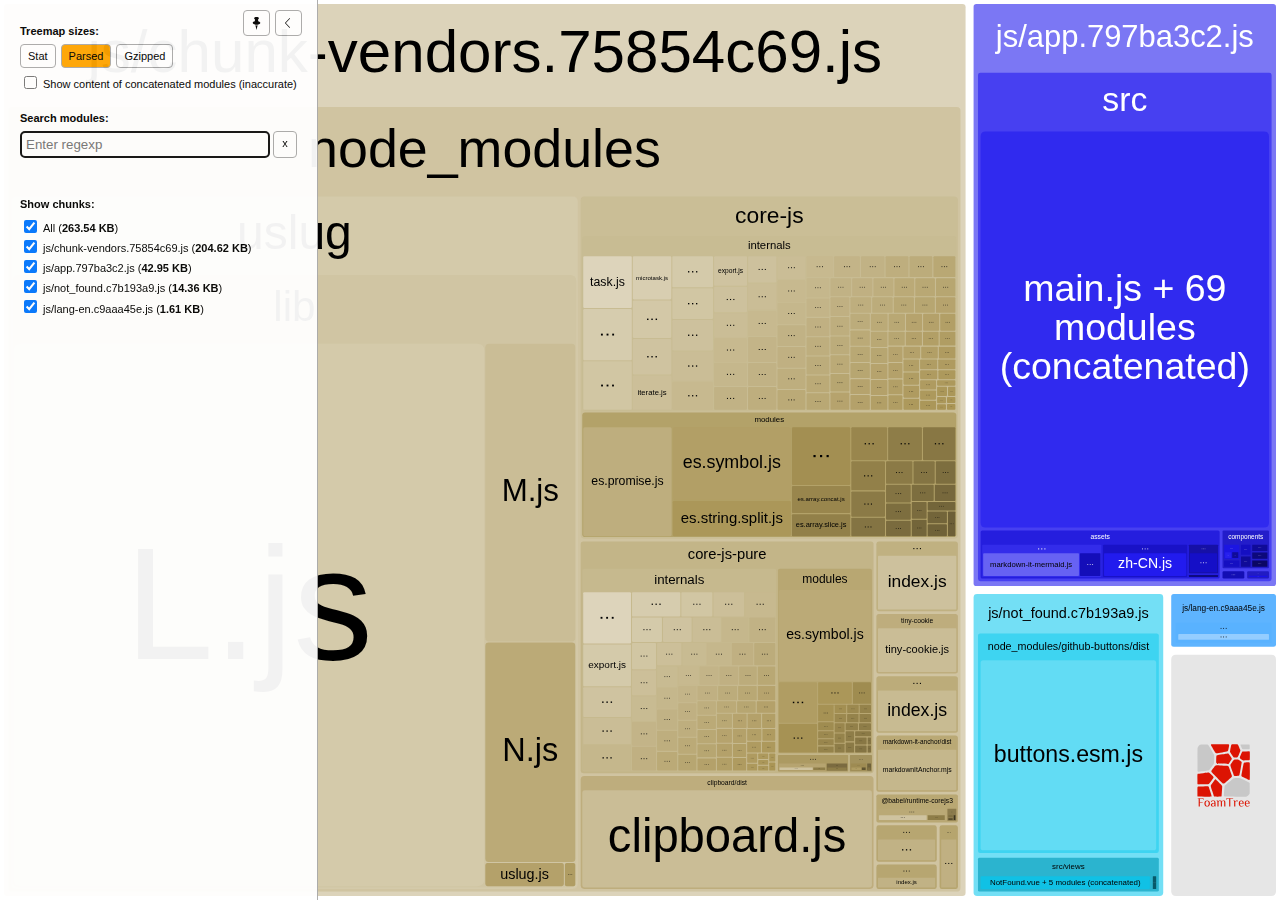
==== commit 9a0ff6f0: "Pushed by github action 2020-02-22 21:43:24" ====
--- a/pasteme/report.html
+++ b/pasteme/report.html
@@ -3,7 +3,7 @@
   <head>
     <meta charset="UTF-8"/>
     <meta name="viewport" content="width=device-width, initial-scale=1"/>
-    <title>pasteme [22 Feb 2020 at 13:40]</title>
+    <title>pasteme [22 Feb 2020 at 13:43]</title>
     <link rel="shortcut icon" href="[data-uri]" type="image/x-icon" />
 
     <script>
@@ -60,7 +60,7 @@
   <body>
     <div id="app"></div>
     <script>
-      window.chartData = [{"label":"js/app.83629137.js","isAsset":true,"statSize":92629,"parsedSize":43977,"gzipSize":14865,"groups":[{"id":0,"label":"multi ./src/main.js","path":"./multi ./src/main.js","statSize":28,"parsedSize":36,"gzipSize":56},{"label":"src","path":"./src","statSize":92601,"groups":[{"label":"assets","path":"./src/assets","statSize":7196,"groups":[{"label":"css","path":"./src/assets/css","statSize":1264,"groups":[{"id":"","label":"global.css","path":"./src/assets/css/global.css","statSize":1186,"parsedSize":17,"gzipSize":37},{"id":"6772","label":"highlightjs-line-numbers.css","path":"./src/assets/css/highlightjs-line-numbers.css","statSize":39,"parsedSize":17,"gzipSize":37},{"id":"eed5","label":"github-gist.css","path":"./src/assets/css/github-gist.css","statSize":39,"parsedSize":17,"gzipSize":37}],"parsedSize":51,"gzipSize":40},{"label":"js/external","path":"./src/assets/js/external","statSize":3221,"groups":[{"id":"1020","label":"markdown-it-links.js","path":"./src/assets/js/external/markdown-it-links.js","statSize":854,"parsedSize":339,"gzipSize":214},{"id":"7abd","label":"markdown-it-mermaid.js","path":"./src/assets/js/external/markdown-it-mermaid.js","statSize":2367,"parsedSize":1533,"gzipSize":770}],"parsedSize":1872,"gzipSize":900},{"label":"lang","path":"./src/assets/lang","statSize":2551,"groups":[{"id":"c019","label":"zh-CN.js","path":"./src/assets/lang/zh-CN.js","statSize":2551,"parsedSize":1330,"gzipSize":1219}],"parsedSize":1330,"gzipSize":1219},{"label":"lang lazy ^\\.\\","path":"./src/assets/lang lazy ^\\.\\","statSize":160,"groups":[{"id":"cc57","label":".*$ namespace object","path":"./src/assets/lang lazy ^\\.\\/.*$ namespace object","statSize":160,"parsedSize":427,"gzipSize":286}],"parsedSize":427,"gzipSize":286}],"parsedSize":3680,"gzipSize":2315},{"label":"components","path":"./src/components","statSize":8004,"groups":[{"label":"icons","path":"./src/components/icons","statSize":2066,"groups":[{"id":"07f3","label":"Bell.vue?vue&type=style&index=0&id=2e196018&scoped=true&lang=css&","path":"./src/components/icons/Bell.vue?vue&type=style&index=0&id=2e196018&scoped=true&lang=css&","statSize":1027,"parsedSize":75,"gzipSize":82},{"id":"92de","label":"GlobalAsia.vue?vue&type=style&index=0&id=7256b6a6&scoped=true&lang=css&","path":"./src/components/icons/GlobalAsia.vue?vue&type=style&index=0&id=7256b6a6&scoped=true&lang=css&","statSize":1039,"parsedSize":75,"gzipSize":82}],"parsedSize":150,"gzipSize":92},{"id":"08dd","label":"Loading.vue?vue&type=style&index=0&id=46fc937d&scoped=true&lang=css&","path":"./src/components/Loading.vue?vue&type=style&index=0&id=46fc937d&scoped=true&lang=css&","statSize":997,"parsedSize":75,"gzipSize":82},{"id":"2455","label":"PasteView.vue?vue&type=style&index=1&id=7e8979a0&scoped=true&lang=css&","path":"./src/components/PasteView.vue?vue&type=style&index=1&id=7e8979a0&scoped=true&lang=css&","statSize":1001,"parsedSize":75,"gzipSize":82},{"id":"2817","label":"PasteView.vue?vue&type=style&index=0&lang=css&","path":"./src/components/PasteView.vue?vue&type=style&index=0&lang=css&","statSize":953,"parsedSize":75,"gzipSize":82},{"id":"2f41","label":"Success.vue?vue&type=style&index=0&id=0d8ac766&scoped=true&lang=css&","path":"./src/components/Success.vue?vue&type=style&index=0&id=0d8ac766&scoped=true&lang=css&","statSize":997,"parsedSize":75,"gzipSize":82},{"id":"4449","label":"Footer.vue?vue&type=style&index=0&id=2d7f2c5c&scoped=true&lang=css&","path":"./src/components/Footer.vue?vue&type=style&index=0&id=2d7f2c5c&scoped=true&lang=css&","statSize":995,"parsedSize":75,"gzipSize":82},{"id":"4ca2","label":"Header.vue?vue&type=style&index=0&id=685828c7&scoped=true&lang=css&","path":"./src/components/Header.vue?vue&type=style&index=0&id=685828c7&scoped=true&lang=css&","statSize":995,"parsedSize":75,"gzipSize":82}],"parsedSize":600,"gzipSize":134},{"id":"1082","label":"App.vue?vue&type=style&index=0&id=e18e2c6e&scoped=true&lang=css&","path":"./src/App.vue?vue&type=style&index=0&id=e18e2c6e&scoped=true&lang=css&","statSize":953,"parsedSize":75,"gzipSize":82},{"id":"56d7","label":"main.js + 69 modules (concatenated)","path":"./src/main.js + 69 modules (concatenated)","statSize":75455,"parsedSize":34727,"gzipSize":11155,"concatenated":true,"groups":[{"label":"src","path":"./src/main.js + 69 modules (concatenated)/src","statSize":75205,"groups":[{"id":null,"label":"main.js","path":"./src/main.js + 69 modules (concatenated)/src/main.js","statSize":1546,"parsedSize":711,"gzipSize":228,"inaccurateSizes":true},{"id":null,"label":"App.vue","path":"./src/main.js + 69 modules (concatenated)/src/App.vue","statSize":549,"parsedSize":252,"gzipSize":81,"inaccurateSizes":true},{"label":"assets/js","path":"./src/main.js + 69 modules (concatenated)/src/assets/js","statSize":15001,"groups":[{"id":null,"label":"router.js","path":"./src/main.js + 69 modules (concatenated)/src/assets/js/router.js","statSize":1205,"parsedSize":554,"gzipSize":178,"inaccurateSizes":true},{"id":null,"label":"store.js","path":"./src/main.js + 69 modules (concatenated)/src/assets/js/store.js","statSize":716,"parsedSize":329,"gzipSize":105,"inaccurateSizes":true},{"id":null,"label":"i18n.js","path":"./src/main.js + 69 modules (concatenated)/src/assets/js/i18n.js","statSize":1096,"parsedSize":504,"gzipSize":162,"inaccurateSizes":true},{"id":null,"label":"api.js","path":"./src/main.js + 69 modules (concatenated)/src/assets/js/api.js","statSize":1312,"parsedSize":603,"gzipSize":193,"inaccurateSizes":true},{"label":"external","path":"./src/main.js + 69 modules (concatenated)/src/assets/js/external","statSize":1825,"groups":[{"id":null,"label":"markdown-it.js","path":"./src/main.js + 69 modules (concatenated)/src/assets/js/external/markdown-it.js","statSize":1825,"parsedSize":839,"gzipSize":269,"inaccurateSizes":true}],"parsedSize":839,"gzipSize":269,"inaccurateSizes":true},{"label":"event","path":"./src/main.js + 69 modules (concatenated)/src/assets/js/event","statSize":131,"groups":[{"id":null,"label":"directive-register.js","path":"./src/main.js + 69 modules (concatenated)/src/assets/js/event/directive-register.js","statSize":131,"parsedSize":60,"gzipSize":19,"inaccurateSizes":true}],"parsedSize":60,"gzipSize":19,"inaccurateSizes":true},{"id":null,"label":"getters.js","path":"./src/main.js + 69 modules (concatenated)/src/assets/js/getters.js","statSize":325,"parsedSize":149,"gzipSize":48,"inaccurateSizes":true},{"label":"mixins","path":"./src/main.js + 69 modules (concatenated)/src/assets/js/mixins","statSize":569,"groups":[{"id":null,"label":"stateMixin.js","path":"./src/main.js + 69 modules (concatenated)/src/assets/js/mixins/stateMixin.js","statSize":569,"parsedSize":261,"gzipSize":84,"inaccurateSizes":true}],"parsedSize":261,"gzipSize":84,"inaccurateSizes":true},{"id":null,"label":"highlightjs-line-numbers.js","path":"./src/main.js + 69 modules (concatenated)/src/assets/js/highlightjs-line-numbers.js","statSize":7822,"parsedSize":3599,"gzipSize":1156,"inaccurateSizes":true}],"parsedSize":6903,"gzipSize":2217,"inaccurateSizes":true},{"id":null,"label":"App.vue?vue&type=template&id=e18e2c6e&scoped=true&","path":"./src/main.js + 69 modules (concatenated)/src/App.vue?vue&type=template&id=e18e2c6e&scoped=true&","statSize":953,"parsedSize":438,"gzipSize":140,"inaccurateSizes":true},{"id":null,"label":"App.vue?vue&type=script&lang=js&","path":"./src/main.js + 69 modules (concatenated)/src/App.vue?vue&type=script&lang=js&","statSize":1015,"parsedSize":467,"gzipSize":150,"inaccurateSizes":true},{"label":"views","path":"./src/main.js + 69 modules (concatenated)/src/views","statSize":5407,"groups":[{"id":null,"label":"Index.vue","path":"./src/main.js + 69 modules (concatenated)/src/views/Index.vue","statSize":560,"parsedSize":257,"gzipSize":82,"inaccurateSizes":true},{"id":null,"label":"Index.vue?vue&type=template&id=4bf5ff72&scoped=true&","path":"./src/main.js + 69 modules (concatenated)/src/views/Index.vue?vue&type=template&id=4bf5ff72&scoped=true&","statSize":686,"parsedSize":315,"gzipSize":101,"inaccurateSizes":true},{"id":null,"label":"Index.vue?vue&type=script&lang=js&","path":"./src/main.js + 69 modules (concatenated)/src/views/Index.vue?vue&type=script&lang=js&","statSize":4161,"parsedSize":1915,"gzipSize":615,"inaccurateSizes":true}],"parsedSize":2488,"gzipSize":799,"inaccurateSizes":true},{"label":"components","path":"./src/main.js + 69 modules (concatenated)/src/components","statSize":50734,"groups":[{"id":null,"label":"Header.vue","path":"./src/main.js + 69 modules (concatenated)/src/components/Header.vue","statSize":564,"parsedSize":259,"gzipSize":83,"inaccurateSizes":true},{"id":null,"label":"Footer.vue","path":"./src/main.js + 69 modules (concatenated)/src/components/Footer.vue","statSize":564,"parsedSize":259,"gzipSize":83,"inaccurateSizes":true},{"id":null,"label":"Header.vue?vue&type=template&id=685828c7&scoped=true&","path":"./src/main.js + 69 modules (concatenated)/src/components/Header.vue?vue&type=template&id=685828c7&scoped=true&","statSize":8503,"parsedSize":3913,"gzipSize":1257,"inaccurateSizes":true},{"id":null,"label":"Header.vue?vue&type=script&lang=js&","path":"./src/main.js + 69 modules (concatenated)/src/components/Header.vue?vue&type=script&lang=js&","statSize":3676,"parsedSize":1691,"gzipSize":543,"inaccurateSizes":true},{"id":null,"label":"Footer.vue?vue&type=template&id=2d7f2c5c&scoped=true&","path":"./src/main.js + 69 modules (concatenated)/src/components/Footer.vue?vue&type=template&id=2d7f2c5c&scoped=true&","statSize":2263,"parsedSize":1041,"gzipSize":334,"inaccurateSizes":true},{"id":null,"label":"Footer.vue?vue&type=script&lang=js&","path":"./src/main.js + 69 modules (concatenated)/src/components/Footer.vue?vue&type=script&lang=js&","statSize":2080,"parsedSize":957,"gzipSize":307,"inaccurateSizes":true},{"id":null,"label":"Form.vue","path":"./src/main.js + 69 modules (concatenated)/src/components/Form.vue","statSize":467,"parsedSize":214,"gzipSize":69,"inaccurateSizes":true},{"id":null,"label":"Success.vue","path":"./src/main.js + 69 modules (concatenated)/src/components/Success.vue","statSize":568,"parsedSize":261,"gzipSize":83,"inaccurateSizes":true},{"id":null,"label":"PasswordAuth.vue","path":"./src/main.js + 69 modules (concatenated)/src/components/PasswordAuth.vue","statSize":491,"parsedSize":225,"gzipSize":72,"inaccurateSizes":true},{"id":null,"label":"PasteView.vue","path":"./src/main.js + 69 modules (concatenated)/src/components/PasteView.vue","statSize":646,"parsedSize":297,"gzipSize":95,"inaccurateSizes":true},{"id":null,"label":"Loading.vue","path":"./src/main.js + 69 modules (concatenated)/src/components/Loading.vue","statSize":568,"parsedSize":261,"gzipSize":83,"inaccurateSizes":true},{"id":null,"label":"ManualDeleted.vue","path":"./src/main.js + 69 modules (concatenated)/src/components/ManualDeleted.vue","statSize":494,"parsedSize":227,"gzipSize":73,"inaccurateSizes":true},{"id":null,"label":"Form.vue?vue&type=template&id=291b89d6&scoped=true&","path":"./src/main.js + 69 modules (concatenated)/src/components/Form.vue?vue&type=template&id=291b89d6&scoped=true&","statSize":2934,"parsedSize":1350,"gzipSize":433,"inaccurateSizes":true},{"id":null,"label":"Form.vue?vue&type=script&lang=js&","path":"./src/main.js + 69 modules (concatenated)/src/components/Form.vue?vue&type=script&lang=js&","statSize":1792,"parsedSize":824,"gzipSize":264,"inaccurateSizes":true},{"id":null,"label":"Success.vue?vue&type=template&id=0d8ac766&scoped=true&","path":"./src/main.js + 69 modules (concatenated)/src/components/Success.vue?vue&type=template&id=0d8ac766&scoped=true&","statSize":2597,"parsedSize":1195,"gzipSize":383,"inaccurateSizes":true},{"id":null,"label":"Success.vue?vue&type=script&lang=js&","path":"./src/main.js + 69 modules (concatenated)/src/components/Success.vue?vue&type=script&lang=js&","statSize":3168,"parsedSize":1458,"gzipSize":468,"inaccurateSizes":true},{"id":null,"label":"PasswordAuth.vue?vue&type=template&id=106bec58&scoped=true&","path":"./src/main.js + 69 modules (concatenated)/src/components/PasswordAuth.vue?vue&type=template&id=106bec58&scoped=true&","statSize":1207,"parsedSize":555,"gzipSize":178,"inaccurateSizes":true},{"id":null,"label":"PasswordAuth.vue?vue&type=script&lang=js&","path":"./src/main.js + 69 modules (concatenated)/src/components/PasswordAuth.vue?vue&type=script&lang=js&","statSize":1694,"parsedSize":779,"gzipSize":250,"inaccurateSizes":true},{"id":null,"label":"PasteView.vue?vue&type=template&id=7e8979a0&scoped=true&","path":"./src/main.js + 69 modules (concatenated)/src/components/PasteView.vue?vue&type=template&id=7e8979a0&scoped=true&","statSize":1980,"parsedSize":911,"gzipSize":292,"inaccurateSizes":true},{"id":null,"label":"PasteView.vue?vue&type=script&lang=js&","path":"./src/main.js + 69 modules (concatenated)/src/components/PasteView.vue?vue&type=script&lang=js&","statSize":4871,"parsedSize":2241,"gzipSize":720,"inaccurateSizes":true},{"id":null,"label":"Loading.vue?vue&type=template&id=46fc937d&scoped=true&","path":"./src/main.js + 69 modules (concatenated)/src/components/Loading.vue?vue&type=template&id=46fc937d&scoped=true&","statSize":868,"parsedSize":399,"gzipSize":128,"inaccurateSizes":true},{"id":null,"label":"Loading.vue?vue&type=script&lang=js&","path":"./src/main.js + 69 modules (concatenated)/src/components/Loading.vue?vue&type=script&lang=js&","statSize":739,"parsedSize":340,"gzipSize":109,"inaccurateSizes":true},{"id":null,"label":"ManualDeleted.vue?vue&type=template&id=e3beaf5a&scoped=true&","path":"./src/main.js + 69 modules (concatenated)/src/components/ManualDeleted.vue?vue&type=template&id=e3beaf5a&scoped=true&","statSize":1112,"parsedSize":511,"gzipSize":164,"inaccurateSizes":true},{"id":null,"label":"ManualDeleted.vue?vue&type=script&lang=js&","path":"./src/main.js + 69 modules (concatenated)/src/components/ManualDeleted.vue?vue&type=script&lang=js&","statSize":763,"parsedSize":351,"gzipSize":112,"inaccurateSizes":true},{"label":"icons","path":"./src/main.js + 69 modules (concatenated)/src/components/icons","statSize":6125,"groups":[{"id":null,"label":"GlobalAsia.vue","path":"./src/main.js + 69 modules (concatenated)/src/components/icons/GlobalAsia.vue","statSize":583,"parsedSize":268,"gzipSize":86,"inaccurateSizes":true},{"id":null,"label":"Bell.vue","path":"./src/main.js + 69 modules (concatenated)/src/components/icons/Bell.vue","statSize":559,"parsedSize":257,"gzipSize":82,"inaccurateSizes":true},{"id":null,"label":"GlobalAsia.vue?vue&type=template&id=7256b6a6&scoped=true&","path":"./src/main.js + 69 modules (concatenated)/src/components/icons/GlobalAsia.vue?vue&type=template&id=7256b6a6&scoped=true&","statSize":2158,"parsedSize":993,"gzipSize":319,"inaccurateSizes":true},{"id":null,"label":"GlobalAsia.vue?vue&type=script&lang=js&","path":"./src/main.js + 69 modules (concatenated)/src/components/icons/GlobalAsia.vue?vue&type=script&lang=js&","statSize":748,"parsedSize":344,"gzipSize":110,"inaccurateSizes":true},{"id":null,"label":"Bell.vue?vue&type=template&id=2e196018&scoped=true&","path":"./src/main.js + 69 modules (concatenated)/src/components/icons/Bell.vue?vue&type=template&id=2e196018&scoped=true&","statSize":1347,"parsedSize":619,"gzipSize":199,"inaccurateSizes":true},{"id":null,"label":"Bell.vue?vue&type=script&lang=js&","path":"./src/main.js + 69 modules (concatenated)/src/components/icons/Bell.vue?vue&type=script&lang=js&","statSize":730,"parsedSize":335,"gzipSize":107,"inaccurateSizes":true}],"parsedSize":2818,"gzipSize":905,"inaccurateSizes":true}],"parsedSize":23349,"gzipSize":7500,"inaccurateSizes":true}],"parsedSize":34611,"gzipSize":11118,"inaccurateSizes":true}]},{"label":"views","path":"./src/views","statSize":993,"groups":[{"id":"706c","label":"Index.vue?vue&type=style&index=0&id=4bf5ff72&scoped=true&lang=css&","path":"./src/views/Index.vue?vue&type=style&index=0&id=4bf5ff72&scoped=true&lang=css&","statSize":993,"parsedSize":75,"gzipSize":82}],"parsedSize":75,"gzipSize":82}],"parsedSize":39157,"gzipSize":13321}]},{"label":"js/chunk-vendors.75854c69.js","isAsset":true,"statSize":390151,"parsedSize":209527,"gzipSize":81934,"groups":[{"label":"node_modules","path":"./node_modules","statSize":389679,"groups":[{"label":"vue-cookie/src","path":"./node_modules/vue-cookie/src","statSize":1267,"groups":[{"id":"00e7","label":"vue-cookie.js","path":"./node_modules/vue-cookie/src/vue-cookie.js","statSize":1267,"parsedSize":442,"gzipSize":272}],"parsedSize":442,"gzipSize":272},{"label":"core-js-pure","path":"./node_modules/core-js-pure","statSize":66907,"groups":[{"label":"internals","path":"./node_modules/core-js-pure/internals","statSize":41393,"groups":[{"id":"0273","label":"create-non-enumerable-property.js","path":"./node_modules/core-js-pure/internals/create-non-enumerable-property.js","statSize":438,"parsedSize":141,"gzipSize":117},{"id":"0363","label":"well-known-symbol.js","path":"./node_modules/core-js-pure/internals/well-known-symbol.js","statSize":410,"parsedSize":163,"gzipSize":153},{"id":"06fa","label":"fails.js","path":"./node_modules/core-js-pure/internals/fails.js","statSize":108,"parsedSize":72,"gzipSize":77},{"id":"0cf0","label":"object-get-own-property-names.js","path":"./node_modules/core-js-pure/internals/object-get-own-property-names.js","statSize":418,"parsedSize":136,"gzipSize":136},{"id":"1561","label":"to-integer.js","path":"./node_modules/core-js-pure/internals/to-integer.js","statSize":256,"parsedSize":100,"gzipSize":107},{"id":"1875","label":"require-object-coercible.js","path":"./node_modules/core-js-pure/internals/require-object-coercible.js","statSize":228,"parsedSize":102,"gzipSize":112},{"id":"194a","label":"bind-context.js","path":"./node_modules/core-js-pure/internals/bind-context.js","statSize":599,"parsedSize":337,"gzipSize":170},{"id":"1c0a","label":"object-to-string.js","path":"./node_modules/core-js-pure/internals/object-to-string.js","statSize":474,"parsedSize":177,"gzipSize":158},{"id":"1e63","label":"native-symbol.js","path":"./node_modules/core-js-pure/internals/native-symbol.js","statSize":243,"parsedSize":116,"gzipSize":124},{"id":"2874","label":"set-to-string-tag.js","path":"./node_modules/core-js-pure/internals/set-to-string-tag.js","statSize":786,"parsedSize":242,"gzipSize":193},{"id":"2c6c","label":"create-property-descriptor.js","path":"./node_modules/core-js-pure/internals/create-property-descriptor.js","statSize":173,"parsedSize":109,"gzipSize":102},{"id":"2f5a","label":"internal-state.js","path":"./node_modules/core-js-pure/internals/internal-state.js","statSize":1546,"parsedSize":634,"gzipSize":356},{"id":"2f97","label":"a-possible-prototype.js","path":"./node_modules/core-js-pure/internals/a-possible-prototype.js","statSize":208,"parsedSize":141,"gzipSize":139},{"id":"3ac6","label":"global.js","path":"./node_modules/core-js-pure/internals/global.js","statSize":465,"parsedSize":271,"gzipSize":171},{"id":"3e80","label":"uid.js","path":"./node_modules/core-js-pure/internals/uid.js","statSize":177,"parsedSize":127,"gzipSize":130},{"id":"4056","label":"define-iterator.js","path":"./node_modules/core-js-pure/internals/define-iterator.js","statSize":4042,"parsedSize":1079,"gzipSize":628},{"id":"4180","label":"object-define-property.js","path":"./node_modules/core-js-pure/internals/object-define-property.js","statSize":805,"parsedSize":275,"gzipSize":217},{"id":"4344","label":"array-species-create.js","path":"./node_modules/core-js-pure/internals/array-species-create.js","statSize":721,"parsedSize":262,"gzipSize":200},{"id":"44ba","label":"object-get-own-property-descriptor.js","path":"./node_modules/core-js-pure/internals/object-get-own-property-descriptor.js","statSize":1001,"parsedSize":251,"gzipSize":197},{"id":"4508","label":"to-absolute-index.js","path":"./node_modules/core-js-pure/internals/to-absolute-index.js","statSize":438,"parsedSize":117,"gzipSize":118},{"id":"4896","label":"object-create.js","path":"./node_modules/core-js-pure/internals/object-create.js","statSize":1779,"parsedSize":557,"gzipSize":393},{"id":"4fff","label":"to-object.js","path":"./node_modules/core-js-pure/internals/to-object.js","statSize":254,"parsedSize":75,"gzipSize":87},{"id":"5779","label":"object-get-prototype-of.js","path":"./node_modules/core-js-pure/internals/object-get-prototype-of.js","statSize":713,"parsedSize":288,"gzipSize":201},{"id":"6220","label":"is-array.js","path":"./node_modules/core-js-pure/internals/is-array.js","statSize":226,"parsedSize":90,"gzipSize":95},{"id":"6386","label":"array-includes.js","path":"./node_modules/core-js-pure/internals/array-includes.js","statSize":1283,"parsedSize":291,"gzipSize":228},{"id":"638c","label":"indexed-object.js","path":"./node_modules/core-js-pure/internals/indexed-object.js","statSize":503,"parsedSize":189,"gzipSize":162},{"id":"6725","label":"to-length.js","path":"./node_modules/core-js-pure/internals/to-length.js","statSize":304,"parsedSize":104,"gzipSize":115},{"id":"6c15","label":"create-property.js","path":"./node_modules/core-js-pure/internals/create-property.js","statSize":465,"parsedSize":137,"gzipSize":131},{"id":"6e9a","label":"hidden-keys.js","path":"./node_modules/core-js-pure/internals/hidden-keys.js","statSize":21,"parsedSize":27,"gzipSize":47},{"id":"6f8d","label":"an-object.js","path":"./node_modules/core-js-pure/internals/an-object.js","statSize":180,"parsedSize":120,"gzipSize":124},{"id":"7042","label":"is-pure.js","path":"./node_modules/core-js-pure/internals/is-pure.js","statSize":23,"parsedSize":27,"gzipSize":47},{"id":"7043","label":"object-property-is-enumerable.js","path":"./node_modules/core-js-pure/internals/object-property-is-enumerable.js","statSize":590,"parsedSize":176,"gzipSize":158},{"id":"7168","label":"to-primitive.js","path":"./node_modules/core-js-pure/internals/to-primitive.js","statSize":779,"parsedSize":334,"gzipSize":188},{"id":"7463","label":"iterators.js","path":"./node_modules/core-js-pure/internals/iterators.js","statSize":21,"parsedSize":27,"gzipSize":47},{"id":"764b","label":"path.js","path":"./node_modules/core-js-pure/internals/path.js","statSize":21,"parsedSize":27,"gzipSize":47},{"id":"7685","label":"shared-store.js","path":"./node_modules/core-js-pure/internals/shared-store.js","statSize":211,"parsedSize":95,"gzipSize":109},{"id":"77b2","label":"ie8-dom-define.js","path":"./node_modules/core-js-pure/internals/ie8-dom-define.js","statSize":378,"parsedSize":163,"gzipSize":146},{"id":"78a2","label":"dom-iterables.js","path":"./node_modules/core-js-pure/internals/dom-iterables.js","statSize":753,"parsedSize":526,"gzipSize":280},{"id":"78e7","label":"has.js","path":"./node_modules/core-js-pure/internals/has.js","statSize":121,"parsedSize":82,"gzipSize":88},{"id":"7a37","label":"document-create-element.js","path":"./node_modules/core-js-pure/internals/document-create-element.js","statSize":340,"parsedSize":138,"gzipSize":128},{"id":"8e11","label":"object-get-own-property-names-external.js","path":"./node_modules/core-js-pure/internals/object-get-own-property-names-external.js","statSize":737,"parsedSize":295,"gzipSize":216},{"id":"8f95","label":"classof.js","path":"./node_modules/core-js-pure/internals/classof.js","statSize":897,"parsedSize":343,"gzipSize":243},{"id":"8fad","label":"set-global.js","path":"./node_modules/core-js-pure/internals/set-global.js","statSize":304,"parsedSize":107,"gzipSize":111},{"id":"96e9","label":"native-weak-map.js","path":"./node_modules/core-js-pure/internals/native-weak-map.js","statSize":258,"parsedSize":119,"gzipSize":126},{"id":"9883","label":"get-built-in.js","path":"./node_modules/core-js-pure/internals/get-built-in.js","statSize":434,"parsedSize":192,"gzipSize":158},{"id":"9bfb","label":"define-well-known-symbol.js","path":"./node_modules/core-js-pure/internals/define-well-known-symbol.js","statSize":437,"parsedSize":153,"gzipSize":138},{"id":"9c96","label":"array-method-has-species-support.js","path":"./node_modules/core-js-pure/internals/array-method-has-species-support.js","statSize":422,"parsedSize":194,"gzipSize":157},{"id":"9e57","label":"enum-bug-keys.js","path":"./node_modules/core-js-pure/internals/enum-bug-keys.js","statSize":178,"parsedSize":134,"gzipSize":129},{"id":"a016","label":"object-keys.js","path":"./node_modules/core-js-pure/internals/object-keys.js","statSize":303,"parsedSize":94,"gzipSize":104},{"id":"a0e5","label":"is-forced.js","path":"./node_modules/core-js-pure/internals/is-forced.js","statSize":573,"parsedSize":263,"gzipSize":220},{"id":"a205","label":"object-get-own-property-symbols.js","path":"./node_modules/core-js-pure/internals/object-get-own-property-symbols.js","statSize":42,"parsedSize":47,"gzipSize":67},{"id":"a421","label":"to-indexed-object.js","path":"./node_modules/core-js-pure/internals/to-indexed-object.js","statSize":285,"parsedSize":82,"gzipSize":91},{"id":"a5eb","label":"export.js","path":"./node_modules/core-js-pure/internals/export.js","statSize":4208,"parsedSize":881,"gzipSize":537},{"id":"ab85","label":"function-to-string.js","path":"./node_modules/core-js-pure/internals/function-to-string.js","statSize":119,"parsedSize":91,"gzipSize":97},{"id":"b2ed","label":"shared-key.js","path":"./node_modules/core-js-pure/internals/shared-key.js","statSize":196,"parsedSize":104,"gzipSize":110},{"id":"b323","label":"object-keys-internal.js","path":"./node_modules/core-js-pure/internals/object-keys-internal.js","statSize":582,"parsedSize":223,"gzipSize":187},{"id":"bb83","label":"iterators-core.js","path":"./node_modules/core-js-pure/internals/iterators-core.js","statSize":1351,"parsedSize":320,"gzipSize":262},{"id":"c1b2","label":"descriptors.js","path":"./node_modules/core-js-pure/internals/descriptors.js","statSize":214,"parsedSize":129,"gzipSize":122},{"id":"c230","label":"object-define-properties.js","path":"./node_modules/core-js-pure/internals/object-define-properties.js","statSize":647,"parsedSize":192,"gzipSize":171},{"id":"c44e","label":"add-to-unscopables.js","path":"./node_modules/core-js-pure/internals/add-to-unscopables.js","statSize":46,"parsedSize":37,"gzipSize":51},{"id":"cbd0","label":"string-multibyte.js","path":"./node_modules/core-js-pure/internals/string-multibyte.js","statSize":1150,"parsedSize":334,"gzipSize":246},{"id":"cc94","label":"a-function.js","path":"./node_modules/core-js-pure/internals/a-function.js","statSize":140,"parsedSize":118,"gzipSize":111},{"id":"d659","label":"shared.js","path":"./node_modules/core-js-pure/internals/shared.js","statSize":352,"parsedSize":218,"gzipSize":202},{"id":"d666","label":"redefine.js","path":"./node_modules/core-js-pure/internals/redefine.js","statSize":266,"parsedSize":93,"gzipSize":97},{"id":"dee0","label":"array-iteration.js","path":"./node_modules/core-js-pure/internals/array-iteration.js","statSize":2551,"parsedSize":546,"gzipSize":376},{"id":"dfdb","label":"is-object.js","path":"./node_modules/core-js-pure/internals/is-object.js","statSize":110,"parsedSize":94,"gzipSize":89},{"id":"ec62","label":"object-set-prototype-of.js","path":"./node_modules/core-js-pure/internals/object-set-prototype-of.js","statSize":859,"parsedSize":317,"gzipSize":232},{"id":"edbd","label":"html.js","path":"./node_modules/core-js-pure/internals/html.js","statSize":116,"parsedSize":74,"gzipSize":83},{"id":"f575","label":"create-iterator-constructor.js","path":"./node_modules/core-js-pure/internals/create-iterator-constructor.js","statSize":746,"parsedSize":244,"gzipSize":190},{"id":"f5fb","label":"correct-prototype-getter.js","path":"./node_modules/core-js-pure/internals/correct-prototype-getter.js","statSize":208,"parsedSize":153,"gzipSize":134},{"id":"fbcc","label":"wrapped-well-known-symbol.js","path":"./node_modules/core-js-pure/internals/wrapped-well-known-symbol.js","statSize":55,"parsedSize":30,"gzipSize":50},{"id":"fc48","label":"classof-raw.js","path":"./node_modules/core-js-pure/internals/classof-raw.js","statSize":106,"parsedSize":84,"gzipSize":96}],"parsedSize":14630,"gzipSize":5230},{"label":"modules","path":"./node_modules/core-js-pure/modules","statSize":23531,"groups":[{"id":"0c82","label":"esnext.symbol.async-dispose.js","path":"./node_modules/core-js-pure/modules/esnext.symbol.async-dispose.js","statSize":213,"parsedSize":50,"gzipSize":70},{"id":"0e67","label":"es.symbol.iterator.js","path":"./node_modules/core-js-pure/modules/es.symbol.iterator.js","statSize":208,"parsedSize":46,"gzipSize":66},{"id":"22a9","label":"es.symbol.has-instance.js","path":"./node_modules/core-js-pure/modules/es.symbol.has-instance.js","statSize":217,"parsedSize":49,"gzipSize":69},{"id":"266f","label":"esnext.symbol.pattern-match.js","path":"./node_modules/core-js-pure/modules/esnext.symbol.pattern-match.js","statSize":214,"parsedSize":50,"gzipSize":70},{"id":"274e","label":"es.symbol.split.js","path":"./node_modules/core-js-pure/modules/es.symbol.split.js","statSize":199,"parsedSize":43,"gzipSize":63},{"id":"2e85","label":"es.symbol.replace.js","path":"./node_modules/core-js-pure/modules/es.symbol.replace.js","statSize":205,"parsedSize":45,"gzipSize":65},{"id":"3e47","label":"es.object.define-property.js","path":"./node_modules/core-js-pure/modules/es.object.define-property.js","statSize":403,"parsedSize":124,"gzipSize":129},{"id":"3e47b","label":"es.string.iterator.js","path":"./node_modules/core-js-pure/modules/es.string.iterator.js","statSize":1052,"parsedSize":337,"gzipSize":240},{"id":"5145","label":"web.dom-collections.iterator.js","path":"./node_modules/core-js-pure/modules/web.dom-collections.iterator.js","statSize":755,"parsedSize":186,"gzipSize":167},{"id":"522d","label":"es.json.to-string-tag.js","path":"./node_modules/core-js-pure/modules/es.json.to-string-tag.js","statSize":243,"parsedSize":64,"gzipSize":79},{"id":"64db","label":"es.symbol.description.js","path":"./node_modules/core-js-pure/modules/es.symbol.description.js","statSize":9,"parsedSize":15,"gzipSize":35},{"id":"6f89","label":"es.object.to-string.js","path":"./node_modules/core-js-pure/modules/es.object.to-string.js","statSize":9,"parsedSize":15,"gzipSize":35},{"id":"7201","label":"esnext.symbol.dispose.js","path":"./node_modules/core-js-pure/modules/esnext.symbol.dispose.js","statSize":203,"parsedSize":45,"gzipSize":65},{"id":"74fd","label":"esnext.symbol.observable.js","path":"./node_modules/core-js-pure/modules/esnext.symbol.observable.js","statSize":204,"parsedSize":48,"gzipSize":68},{"id":"8176","label":"es.math.to-string-tag.js","path":"./node_modules/core-js-pure/modules/es.math.to-string-tag.js","statSize":191,"parsedSize":50,"gzipSize":67},{"id":"8b7b","label":"es.symbol.js","path":"./node_modules/core-js-pure/modules/es.symbol.js","statSize":12814,"parsedSize":3672,"gzipSize":1706},{"id":"8d05","label":"es.symbol.to-primitive.js","path":"./node_modules/core-js-pure/modules/es.symbol.to-primitive.js","statSize":217,"parsedSize":49,"gzipSize":69},{"id":"9080","label":"es.symbol.is-concat-spreadable.js","path":"./node_modules/core-js-pure/modules/es.symbol.is-concat-spreadable.js","statSize":238,"parsedSize":56,"gzipSize":76},{"id":"9103","label":"es.array.iterator.js","path":"./node_modules/core-js-pure/modules/es.array.iterator.js","statSize":2216,"parsedSize":498,"gzipSize":312},{"id":"9802","label":"esnext.symbol.replace-all.js","path":"./node_modules/core-js-pure/modules/esnext.symbol.replace-all.js","statSize":149,"parsedSize":48,"gzipSize":68},{"id":"980e","label":"es.symbol.search.js","path":"./node_modules/core-js-pure/modules/es.symbol.search.js","statSize":202,"parsedSize":44,"gzipSize":64},{"id":"9ac4","label":"es.symbol.species.js","path":"./node_modules/core-js-pure/modules/es.symbol.species.js","statSize":205,"parsedSize":45,"gzipSize":65},{"id":"aa1b","label":"es.symbol.unscopables.js","path":"./node_modules/core-js-pure/modules/es.symbol.unscopables.js","statSize":217,"parsedSize":49,"gzipSize":69},{"id":"e363","label":"es.symbol.async-iterator.js","path":"./node_modules/core-js-pure/modules/es.symbol.async-iterator.js","statSize":223,"parsedSize":51,"gzipSize":71},{"id":"e699","label":"es.symbol.match.js","path":"./node_modules/core-js-pure/modules/es.symbol.match.js","statSize":199,"parsedSize":43,"gzipSize":63},{"id":"e7cc","label":"es.symbol.match-all.js","path":"./node_modules/core-js-pure/modules/es.symbol.match-all.js","statSize":153,"parsedSize":46,"gzipSize":66},{"id":"ef09","label":"es.symbol.to-string-tag.js","path":"./node_modules/core-js-pure/modules/es.symbol.to-string-tag.js","statSize":217,"parsedSize":49,"gzipSize":69},{"id":"fc93","label":"es.array.concat.js","path":"./node_modules/core-js-pure/modules/es.array.concat.js","statSize":2156,"parsedSize":700,"gzipSize":463}],"parsedSize":6517,"gzipSize":2615},{"label":"es","path":"./node_modules/core-js-pure/es","statSize":1563,"groups":[{"label":"symbol","path":"./node_modules/core-js-pure/es/symbol","statSize":1249,"groups":[{"id":"1c29","label":"index.js","path":"./node_modules/core-js-pure/es/symbol/index.js","statSize":953,"parsedSize":241,"gzipSize":161},{"id":"2364","label":"iterator.js","path":"./node_modules/core-js-pure/es/symbol/iterator.js","statSize":296,"parsedSize":89,"gzipSize":100}],"parsedSize":330,"gzipSize":192},{"label":"object","path":"./node_modules/core-js-pure/es/object","statSize":314,"groups":[{"id":"a38c","label":"define-property.js","path":"./node_modules/core-js-pure/es/object/define-property.js","statSize":314,"parsedSize":148,"gzipSize":130}],"parsedSize":148,"gzipSize":130}],"parsedSize":478,"gzipSize":252},{"label":"features","path":"./node_modules/core-js-pure/features","statSize":420,"groups":[{"label":"symbol","path":"./node_modules/core-js-pure/features/symbol","statSize":359,"groups":[{"id":"373a","label":"iterator.js","path":"./node_modules/core-js-pure/features/symbol/iterator.js","statSize":54,"parsedSize":36,"gzipSize":56},{"id":"b5f1","label":"index.js","path":"./node_modules/core-js-pure/features/symbol/index.js","statSize":305,"parsedSize":86,"gzipSize":85}],"parsedSize":122,"gzipSize":96},{"label":"object","path":"./node_modules/core-js-pure/features/object","statSize":61,"groups":[{"id":"9a13","label":"define-property.js","path":"./node_modules/core-js-pure/features/object/define-property.js","statSize":61,"parsedSize":36,"gzipSize":56}],"parsedSize":36,"gzipSize":56}],"parsedSize":158,"gzipSize":102}],"parsedSize":21783,"gzipSize":7621},{"label":"core-js","path":"./node_modules/core-js","statSize":123690,"groups":[{"label":"internals","path":"./node_modules/core-js/internals","statSize":68145,"groups":[{"id":"057f","label":"object-get-own-property-names-external.js","path":"./node_modules/core-js/internals/object-get-own-property-names-external.js","statSize":737,"parsedSize":295,"gzipSize":216},{"id":"06cf","label":"object-get-own-property-descriptor.js","path":"./node_modules/core-js/internals/object-get-own-property-descriptor.js","statSize":1001,"parsedSize":251,"gzipSize":198},{"id":"0cfb","label":"ie8-dom-define.js","path":"./node_modules/core-js/internals/ie8-dom-define.js","statSize":378,"parsedSize":163,"gzipSize":146},{"id":"129f","label":"same-value.js","path":"./node_modules/core-js/internals/same-value.js","statSize":248,"parsedSize":91,"gzipSize":98},{"id":"14c3","label":"regexp-exec-abstract.js","path":"./node_modules/core-js/internals/regexp-exec-abstract.js","statSize":598,"parsedSize":345,"gzipSize":230},{"id":"17c2","label":"array-for-each.js","path":"./node_modules/core-js/internals/array-for-each.js","statSize":459,"parsedSize":168,"gzipSize":150},{"id":"19aa","label":"an-instance.js","path":"./node_modules/core-js/internals/an-instance.js","statSize":185,"parsedSize":127,"gzipSize":126},{"id":"1be4","label":"html.js","path":"./node_modules/core-js/internals/html.js","statSize":116,"parsedSize":74,"gzipSize":82},{"id":"1c0b","label":"a-function.js","path":"./node_modules/core-js/internals/a-function.js","statSize":140,"parsedSize":118,"gzipSize":111},{"id":"1c7e","label":"check-correctness-of-iteration.js","path":"./node_modules/core-js/internals/check-correctness-of-iteration.js","statSize":936,"parsedSize":354,"gzipSize":210},{"id":"1d80","label":"require-object-coercible.js","path":"./node_modules/core-js/internals/require-object-coercible.js","statSize":228,"parsedSize":102,"gzipSize":112},{"id":"1dde","label":"array-method-has-species-support.js","path":"./node_modules/core-js/internals/array-method-has-species-support.js","statSize":422,"parsedSize":194,"gzipSize":159},{"id":"2266","label":"iterate.js","path":"./node_modules/core-js/internals/iterate.js","statSize":1685,"parsedSize":582,"gzipSize":371},{"id":"23cb","label":"to-absolute-index.js","path":"./node_modules/core-js/internals/to-absolute-index.js","statSize":438,"parsedSize":117,"gzipSize":118},{"id":"23e7","label":"export.js","path":"./node_modules/core-js/internals/export.js","statSize":2519,"parsedSize":430,"gzipSize":316},{"id":"241c","label":"object-get-own-property-names.js","path":"./node_modules/core-js/internals/object-get-own-property-names.js","statSize":418,"parsedSize":136,"gzipSize":136},{"id":"2626","label":"set-species.js","path":"./node_modules/core-js/internals/set-species.js","statSize":638,"parsedSize":202,"gzipSize":170},{"id":"2cf4","label":"task.js","path":"./node_modules/core-js/internals/task.js","statSize":2953,"parsedSize":1088,"gzipSize":624},{"id":"35a1","label":"get-iterator-method.js","path":"./node_modules/core-js/internals/get-iterator-method.js","statSize":343,"parsedSize":146,"gzipSize":137},{"id":"37e8","label":"object-define-properties.js","path":"./node_modules/core-js/internals/object-define-properties.js","statSize":647,"parsedSize":192,"gzipSize":173},{"id":"3bbe","label":"a-possible-prototype.js","path":"./node_modules/core-js/internals/a-possible-prototype.js","statSize":208,"parsedSize":141,"gzipSize":141},{"id":"3f8c","label":"iterators.js","path":"./node_modules/core-js/internals/iterators.js","statSize":21,"parsedSize":27,"gzipSize":47},{"id":"428f","label":"path.js","path":"./node_modules/core-js/internals/path.js","statSize":49,"parsedSize":36,"gzipSize":56},{"id":"44ad","label":"indexed-object.js","path":"./node_modules/core-js/internals/indexed-object.js","statSize":503,"parsedSize":189,"gzipSize":163},{"id":"44d2","label":"add-to-unscopables.js","path":"./node_modules/core-js/internals/add-to-unscopables.js","statSize":652,"parsedSize":156,"gzipSize":151},{"id":"44de","label":"host-report-errors.js","path":"./node_modules/core-js/internals/host-report-errors.js","statSize":223,"parsedSize":132,"gzipSize":124},{"id":"44e7","label":"is-regexp.js","path":"./node_modules/core-js/internals/is-regexp.js","statSize":443,"parsedSize":150,"gzipSize":147},{"id":"4840","label":"species-constructor.js","path":"./node_modules/core-js/internals/species-constructor.js","statSize":516,"parsedSize":167,"gzipSize":148},{"id":"4930","label":"native-symbol.js","path":"./node_modules/core-js/internals/native-symbol.js","statSize":243,"parsedSize":116,"gzipSize":124},{"id":"4d64","label":"array-includes.js","path":"./node_modules/core-js/internals/array-includes.js","statSize":1283,"parsedSize":291,"gzipSize":226},{"id":"50c4","label":"to-length.js","path":"./node_modules/core-js/internals/to-length.js","statSize":304,"parsedSize":104,"gzipSize":115},{"id":"5135","label":"has.js","path":"./node_modules/core-js/internals/has.js","statSize":121,"parsedSize":82,"gzipSize":88},{"id":"5692","label":"shared.js","path":"./node_modules/core-js/internals/shared.js","statSize":352,"parsedSize":218,"gzipSize":202},{"id":"56ef","label":"own-keys.js","path":"./node_modules/core-js/internals/own-keys.js","statSize":616,"parsedSize":163,"gzipSize":151},{"id":"5899","label":"whitespaces.js","path":"./node_modules/core-js/internals/whitespaces.js","statSize":252,"parsedSize":72,"gzipSize":120},{"id":"58a8","label":"string-trim.js","path":"./node_modules/core-js/internals/string-trim.js","statSize":1079,"parsedSize":252,"gzipSize":190},{"id":"5c6c","label":"create-property-descriptor.js","path":"./node_modules/core-js/internals/create-property-descriptor.js","statSize":173,"parsedSize":109,"gzipSize":102},{"id":"60da","label":"object-assign.js","path":"./node_modules/core-js/internals/object-assign.js","statSize":1711,"parsedSize":508,"gzipSize":359},{"id":"6547","label":"string-multibyte.js","path":"./node_modules/core-js/internals/string-multibyte.js","statSize":1150,"parsedSize":334,"gzipSize":247},{"id":"65f0","label":"array-species-create.js","path":"./node_modules/core-js/internals/array-species-create.js","statSize":721,"parsedSize":262,"gzipSize":201},{"id":"69f3","label":"internal-state.js","path":"./node_modules/core-js/internals/internal-state.js","statSize":1546,"parsedSize":634,"gzipSize":359},{"id":"6eeb","label":"redefine.js","path":"./node_modules/core-js/internals/redefine.js","statSize":1687,"parsedSize":596,"gzipSize":355},{"id":"7418","label":"object-get-own-property-symbols.js","path":"./node_modules/core-js/internals/object-get-own-property-symbols.js","statSize":42,"parsedSize":47,"gzipSize":67},{"id":"746f","label":"define-well-known-symbol.js","path":"./node_modules/core-js/internals/define-well-known-symbol.js","statSize":437,"parsedSize":153,"gzipSize":139},{"id":"7839","label":"enum-bug-keys.js","path":"./node_modules/core-js/internals/enum-bug-keys.js","statSize":178,"parsedSize":134,"gzipSize":129},{"id":"7b0b","label":"to-object.js","path":"./node_modules/core-js/internals/to-object.js","statSize":254,"parsedSize":75,"gzipSize":87},{"id":"7c73","label":"object-create.js","path":"./node_modules/core-js/internals/object-create.js","statSize":1779,"parsedSize":557,"gzipSize":395},{"id":"7dd0","label":"define-iterator.js","path":"./node_modules/core-js/internals/define-iterator.js","statSize":4042,"parsedSize":1079,"gzipSize":627},{"id":"7f9a","label":"native-weak-map.js","path":"./node_modules/core-js/internals/native-weak-map.js","statSize":258,"parsedSize":119,"gzipSize":126},{"id":"825a","label":"an-object.js","path":"./node_modules/core-js/internals/an-object.js","statSize":180,"parsedSize":120,"gzipSize":126},{"id":"83ab","label":"descriptors.js","path":"./node_modules/core-js/internals/descriptors.js","statSize":214,"parsedSize":129,"gzipSize":123},{"id":"8418","label":"create-property.js","path":"./node_modules/core-js/internals/create-property.js","statSize":465,"parsedSize":137,"gzipSize":130},{"id":"861d","label":"is-object.js","path":"./node_modules/core-js/internals/is-object.js","statSize":110,"parsedSize":94,"gzipSize":89},{"id":"8aa5","label":"advance-string-index.js","path":"./node_modules/core-js/internals/advance-string-index.js","statSize":287,"parsedSize":108,"gzipSize":111},{"id":"90e3","label":"uid.js","path":"./node_modules/core-js/internals/uid.js","statSize":177,"parsedSize":127,"gzipSize":130},{"id":"9112","label":"create-non-enumerable-property.js","path":"./node_modules/core-js/internals/create-non-enumerable-property.js","statSize":438,"parsedSize":141,"gzipSize":117},{"id":"9263","label":"regexp-exec.js","path":"./node_modules/core-js/internals/regexp-exec.js","statSize":1659,"parsedSize":553,"gzipSize":356},{"id":"94ca","label":"is-forced.js","path":"./node_modules/core-js/internals/is-forced.js","statSize":573,"parsedSize":263,"gzipSize":220},{"id":"9bdd","label":"call-with-safe-iteration-closing.js","path":"./node_modules/core-js/internals/call-with-safe-iteration-closing.js","statSize":456,"parsedSize":156,"gzipSize":146},{"id":"9bf2","label":"object-define-property.js","path":"./node_modules/core-js/internals/object-define-property.js","statSize":805,"parsedSize":275,"gzipSize":218},{"id":"9e81","label":"function-to-string.js","path":"./node_modules/core-js/internals/function-to-string.js","statSize":119,"parsedSize":91,"gzipSize":97},{"id":"9ed3","label":"create-iterator-constructor.js","path":"./node_modules/core-js/internals/create-iterator-constructor.js","statSize":746,"parsedSize":244,"gzipSize":188},{"id":"a691","label":"to-integer.js","path":"./node_modules/core-js/internals/to-integer.js","statSize":256,"parsedSize":100,"gzipSize":107},{"id":"ad6d","label":"regexp-flags.js","path":"./node_modules/core-js/internals/regexp-flags.js","statSize":492,"parsedSize":217,"gzipSize":164},{"id":"ae93","label":"iterators-core.js","path":"./node_modules/core-js/internals/iterators-core.js","statSize":1351,"parsedSize":320,"gzipSize":262},{"id":"b041","label":"object-to-string.js","path":"./node_modules/core-js/internals/object-to-string.js","statSize":474,"parsedSize":177,"gzipSize":158},{"id":"b301","label":"sloppy-array-method.js","path":"./node_modules/core-js/internals/sloppy-array-method.js","statSize":321,"parsedSize":148,"gzipSize":133},{"id":"b39a","label":"user-agent.js","path":"./node_modules/core-js/internals/user-agent.js","statSize":117,"parsedSize":73,"gzipSize":92},{"id":"b575","label":"microtask.js","path":"./node_modules/core-js/internals/microtask.js","statSize":2517,"parsedSize":726,"gzipSize":472},{"id":"b622","label":"well-known-symbol.js","path":"./node_modules/core-js/internals/well-known-symbol.js","statSize":410,"parsedSize":163,"gzipSize":152},{"id":"b727","label":"array-iteration.js","path":"./node_modules/core-js/internals/array-iteration.js","statSize":2551,"parsedSize":546,"gzipSize":377},{"id":"c032","label":"wrapped-well-known-symbol.js","path":"./node_modules/core-js/internals/wrapped-well-known-symbol.js","statSize":55,"parsedSize":30,"gzipSize":50},{"id":"c04e","label":"to-primitive.js","path":"./node_modules/core-js/internals/to-primitive.js","statSize":779,"parsedSize":334,"gzipSize":190},{"id":"c430","label":"is-pure.js","path":"./node_modules/core-js/internals/is-pure.js","statSize":24,"parsedSize":27,"gzipSize":47},{"id":"c6b6","label":"classof-raw.js","path":"./node_modules/core-js/internals/classof-raw.js","statSize":106,"parsedSize":84,"gzipSize":96},{"id":"c6cd","label":"shared-store.js","path":"./node_modules/core-js/internals/shared-store.js","statSize":211,"parsedSize":95,"gzipSize":108},{"id":"ca84","label":"object-keys-internal.js","path":"./node_modules/core-js/internals/object-keys-internal.js","statSize":582,"parsedSize":223,"gzipSize":188},{"id":"cc12","label":"document-create-element.js","path":"./node_modules/core-js/internals/document-create-element.js","statSize":340,"parsedSize":138,"gzipSize":129},{"id":"cdf9","label":"promise-resolve.js","path":"./node_modules/core-js/internals/promise-resolve.js","statSize":427,"parsedSize":169,"gzipSize":148},{"id":"ce4e","label":"set-global.js","path":"./node_modules/core-js/internals/set-global.js","statSize":304,"parsedSize":107,"gzipSize":112},{"id":"d012","label":"hidden-keys.js","path":"./node_modules/core-js/internals/hidden-keys.js","statSize":21,"parsedSize":27,"gzipSize":47},{"id":"d039","label":"fails.js","path":"./node_modules/core-js/internals/fails.js","statSize":108,"parsedSize":72,"gzipSize":77},{"id":"d066","label":"get-built-in.js","path":"./node_modules/core-js/internals/get-built-in.js","statSize":434,"parsedSize":192,"gzipSize":158},{"id":"d1e7","label":"object-property-is-enumerable.js","path":"./node_modules/core-js/internals/object-property-is-enumerable.js","statSize":590,"parsedSize":176,"gzipSize":158},{"id":"d2bb","label":"object-set-prototype-of.js","path":"./node_modules/core-js/internals/object-set-prototype-of.js","statSize":859,"parsedSize":317,"gzipSize":231},{"id":"d44e","label":"set-to-string-tag.js","path":"./node_modules/core-js/internals/set-to-string-tag.js","statSize":425,"parsedSize":165,"gzipSize":154},{"id":"d784","label":"fix-regexp-well-known-symbol-logic.js","path":"./node_modules/core-js/internals/fix-regexp-well-known-symbol-logic.js","statSize":3542,"parsedSize":1025,"gzipSize":518},{"id":"da84","label":"global.js","path":"./node_modules/core-js/internals/global.js","statSize":465,"parsedSize":271,"gzipSize":171},{"id":"df75","label":"object-keys.js","path":"./node_modules/core-js/internals/object-keys.js","statSize":303,"parsedSize":94,"gzipSize":104},{"id":"e070","label":"forced-string-trim-method.js","path":"./node_modules/core-js/internals/forced-string-trim-method.js","statSize":423,"parsedSize":140,"gzipSize":135},{"id":"e163","label":"object-get-prototype-of.js","path":"./node_modules/core-js/internals/object-get-prototype-of.js","statSize":713,"parsedSize":288,"gzipSize":202},{"id":"e177","label":"correct-prototype-getter.js","path":"./node_modules/core-js/internals/correct-prototype-getter.js","statSize":208,"parsedSize":153,"gzipSize":135},{"id":"e2cc","label":"redefine-all.js","path":"./node_modules/core-js/internals/redefine-all.js","statSize":186,"parsedSize":97,"gzipSize":100},{"id":"e583","label":"parse-int.js","path":"./node_modules/core-js/internals/parse-int.js","statSize":585,"parsedSize":209,"gzipSize":185},{"id":"e58c","label":"array-last-index-of.js","path":"./node_modules/core-js/internals/array-last-index-of.js","statSize":1115,"parsedSize":376,"gzipSize":270},{"id":"e667","label":"perform.js","path":"./node_modules/core-js/internals/perform.js","statSize":156,"parsedSize":103,"gzipSize":95},{"id":"e893","label":"copy-constructor-properties.js","path":"./node_modules/core-js/internals/copy-constructor-properties.js","statSize":616,"parsedSize":174,"gzipSize":152},{"id":"e8b5","label":"is-array.js","path":"./node_modules/core-js/internals/is-array.js","statSize":226,"parsedSize":90,"gzipSize":95},{"id":"e95a","label":"is-array-iterator-method.js","path":"./node_modules/core-js/internals/is-array-iterator-method.js","statSize":361,"parsedSize":144,"gzipSize":140},{"id":"f069","label":"new-promise-capability.js","path":"./node_modules/core-js/internals/new-promise-capability.js","statSize":522,"parsedSize":258,"gzipSize":193},{"id":"f5df","label":"classof.js","path":"./node_modules/core-js/internals/classof.js","statSize":897,"parsedSize":343,"gzipSize":242},{"id":"f772","label":"shared-key.js","path":"./node_modules/core-js/internals/shared-key.js","statSize":196,"parsedSize":104,"gzipSize":110},{"id":"f8c2","label":"bind-context.js","path":"./node_modules/core-js/internals/bind-context.js","statSize":599,"parsedSize":337,"gzipSize":169},{"id":"fc6a","label":"to-indexed-object.js","path":"./node_modules/core-js/internals/to-indexed-object.js","statSize":285,"parsedSize":82,"gzipSize":91},{"id":"fdbc","label":"dom-iterables.js","path":"./node_modules/core-js/internals/dom-iterables.js","statSize":753,"parsedSize":526,"gzipSize":280},{"id":"fea9","label":"native-promise-constructor.js","path":"./node_modules/core-js/internals/native-promise-constructor.js","statSize":79,"parsedSize":52,"gzipSize":72}],"parsedSize":24008,"gzipSize":8543},{"label":"modules","path":"./node_modules/core-js/modules","statSize":55545,"groups":[{"id":"0d03","label":"es.date.to-string.js","path":"./node_modules/core-js/modules/es.date.to-string.js","statSize":605,"parsedSize":187,"gzipSize":166},{"id":"1276","label":"es.string.split.js","path":"./node_modules/core-js/modules/es.string.split.js","statSize":5463,"parsedSize":1820,"gzipSize":907},{"id":"159b","label":"web.dom-collections.for-each.js","path":"./node_modules/core-js/modules/web.dom-collections.for-each.js","statSize":691,"parsedSize":176,"gzipSize":155},{"id":"25f0","label":"es.regexp.to-string.js","path":"./node_modules/core-js/modules/es.regexp.to-string.js","statSize":985,"parsedSize":383,"gzipSize":275},{"id":"4160","label":"es.array.for-each.js","path":"./node_modules/core-js/modules/es.array.for-each.js","statSize":300,"parsedSize":119,"gzipSize":127},{"id":"466d","label":"es.string.match.js","path":"./node_modules/core-js/modules/es.string.match.js","statSize":1649,"parsedSize":527,"gzipSize":336},{"id":"498a","label":"es.string.trim.js","path":"./node_modules/core-js/modules/es.string.trim.js","statSize":421,"parsedSize":155,"gzipSize":145},{"id":"4de4","label":"es.array.filter.js","path":"./node_modules/core-js/modules/es.array.filter.js","statSize":581,"parsedSize":203,"gzipSize":173},{"id":"5319","label":"es.string.replace.js","path":"./node_modules/core-js/modules/es.string.replace.js","statSize":4945,"parsedSize":1463,"gzipSize":809},{"id":"841c","label":"es.string.search.js","path":"./node_modules/core-js/modules/es.string.search.js","statSize":1437,"parsedSize":437,"gzipSize":283},{"id":"99af","label":"es.array.concat.js","path":"./node_modules/core-js/modules/es.array.concat.js","statSize":2156,"parsedSize":700,"gzipSize":465},{"id":"a4d3","label":"es.symbol.js","path":"./node_modules/core-js/modules/es.symbol.js","statSize":12814,"parsedSize":3672,"gzipSize":1704},{"id":"a79d","label":"es.promise.finally.js","path":"./node_modules/core-js/modules/es.promise.finally.js","statSize":1267,"parsedSize":478,"gzipSize":264},{"id":"ac1f","label":"es.regexp.exec.js","path":"./node_modules/core-js/modules/es.regexp.exec.js","statSize":186,"parsedSize":116,"gzipSize":124},{"id":"b64b","label":"es.object.keys.js","path":"./node_modules/core-js/modules/es.object.keys.js","statSize":469,"parsedSize":165,"gzipSize":147},{"id":"baa5","label":"es.array.last-index-of.js","path":"./node_modules/core-js/modules/es.array.last-index-of.js","statSize":320,"parsedSize":115,"gzipSize":123},{"id":"c975","label":"es.array.index-of.js","path":"./node_modules/core-js/modules/es.array.index-of.js","statSize":779,"parsedSize":283,"gzipSize":222},{"id":"caad","label":"es.array.includes.js","path":"./node_modules/core-js/modules/es.array.includes.js","statSize":573,"parsedSize":201,"gzipSize":170},{"id":"cca6","label":"es.object.assign.js","path":"./node_modules/core-js/modules/es.object.assign.js","statSize":265,"parsedSize":109,"gzipSize":117},{"id":"d3b7","label":"es.object.to-string.js","path":"./node_modules/core-js/modules/es.object.to-string.js","statSize":367,"parsedSize":109,"gzipSize":118},{"id":"dbb4","label":"es.object.get-own-property-descriptors.js","path":"./node_modules/core-js/modules/es.object.get-own-property-descriptors.js","statSize":1028,"parsedSize":270,"gzipSize":226},{"id":"e25e","label":"es.parse-int.js","path":"./node_modules/core-js/modules/es.parse-int.js","statSize":292,"parsedSize":91,"gzipSize":102},{"id":"e260","label":"es.array.iterator.js","path":"./node_modules/core-js/modules/es.array.iterator.js","statSize":2216,"parsedSize":498,"gzipSize":312},{"id":"e439","label":"es.object.get-own-property-descriptor.js","path":"./node_modules/core-js/modules/es.object.get-own-property-descriptor.js","statSize":778,"parsedSize":219,"gzipSize":188},{"id":"e6cf","label":"es.promise.js","path":"./node_modules/core-js/modules/es.promise.js","statSize":13012,"parsedSize":4123,"gzipSize":1884},{"id":"fb6a","label":"es.array.slice.js","path":"./node_modules/core-js/modules/es.array.slice.js","statSize":1946,"parsedSize":574,"gzipSize":389}],"parsedSize":17193,"gzipSize":6598}],"parsedSize":41201,"gzipSize":14406},{"label":"tiny-cookie","path":"./node_modules/tiny-cookie","statSize":3820,"groups":[{"id":"06b1","label":"tiny-cookie.js","path":"./node_modules/tiny-cookie/tiny-cookie.js","statSize":3820,"parsedSize":1652,"gzipSize":861}],"parsedSize":1652,"gzipSize":861},{"label":"uslug","path":"./node_modules/uslug","statSize":148445,"groups":[{"id":"19dd","label":"index.js","path":"./node_modules/uslug/index.js","statSize":40,"parsedSize":36,"gzipSize":56},{"label":"lib","path":"./node_modules/uslug/lib","statSize":148405,"groups":[{"id":"2d93","label":"Z.js","path":"./node_modules/uslug/lib/Z.js","statSize":533,"parsedSize":113,"gzipSize":98},{"id":"3393","label":"L.js","path":"./node_modules/uslug/lib/L.js","statSize":122689,"parsedSize":104295,"gzipSize":43500},{"id":"66d5","label":"N.js","path":"./node_modules/uslug/lib/N.js","statSize":9987,"parsedSize":8158,"gzipSize":2781},{"id":"7f55","label":"M.js","path":"./node_modules/uslug/lib/M.js","statSize":13423,"parsedSize":11060,"gzipSize":4258},{"id":"e4cb","label":"uslug.js","path":"./node_modules/uslug/lib/uslug.js","statSize":1773,"parsedSize":787,"gzipSize":473}],"parsedSize":124413,"gzipSize":52765}],"parsedSize":124449,"gzipSize":52809},{"label":"markdown-it-anchor/dist","path":"./node_modules/markdown-it-anchor/dist","statSize":1566,"groups":[{"id":"1c78","label":"markdownItAnchor.mjs","path":"./node_modules/markdown-it-anchor/dist/markdownItAnchor.mjs","statSize":1566,"parsedSize":1564,"gzipSize":770}],"parsedSize":1564,"gzipSize":770},{"label":"vue-loader/lib/runtime","path":"./node_modules/vue-loader/lib/runtime","statSize":2689,"groups":[{"id":"2877","label":"componentNormalizer.js","path":"./node_modules/vue-loader/lib/runtime/componentNormalizer.js","statSize":2689,"parsedSize":780,"gzipSize":441}],"parsedSize":780,"gzipSize":441},{"label":"@babel/runtime-corejs3","path":"./node_modules/@babel/runtime-corejs3","statSize":1429,"groups":[{"label":"helpers/esm","path":"./node_modules/@babel/runtime-corejs3/helpers/esm","statSize":1233,"groups":[{"id":"2fa7","label":"defineProperty.js","path":"./node_modules/@babel/runtime-corejs3/helpers/esm/defineProperty.js","statSize":345,"parsedSize":191,"gzipSize":155},{"id":"bf2d","label":"typeof.js","path":"./node_modules/@babel/runtime-corejs3/helpers/esm/typeof.js","statSize":888,"parsedSize":516,"gzipSize":217}],"parsedSize":707,"gzipSize":284},{"label":"core-js","path":"./node_modules/@babel/runtime-corejs3/core-js","statSize":196,"groups":[{"label":"symbol","path":"./node_modules/@babel/runtime-corejs3/core-js/symbol","statSize":66,"groups":[{"id":"6271","label":"iterator.js","path":"./node_modules/@babel/runtime-corejs3/core-js/symbol/iterator.js","statSize":66,"parsedSize":36,"gzipSize":56}],"parsedSize":36,"gzipSize":56},{"label":"object","path":"./node_modules/@babel/runtime-corejs3/core-js/object","statSize":73,"groups":[{"id":"85d3","label":"define-property.js","path":"./node_modules/@babel/runtime-corejs3/core-js/object/define-property.js","statSize":73,"parsedSize":36,"gzipSize":56}],"parsedSize":36,"gzipSize":56},{"id":"ab88","label":"symbol.js","path":"./node_modules/@babel/runtime-corejs3/core-js/symbol.js","statSize":57,"parsedSize":36,"gzipSize":56}],"parsedSize":108,"gzipSize":71}],"parsedSize":815,"gzipSize":315},{"label":"clipboard/dist","path":"./node_modules/clipboard/dist","statSize":29276,"groups":[{"id":"b311","label":"clipboard.js","path":"./node_modules/clipboard/dist/clipboard.js","statSize":29276,"parsedSize":10763,"gzipSize":3302}],"parsedSize":10763,"gzipSize":3302},{"label":"markdown-it-highlightjs","path":"./node_modules/markdown-it-highlightjs","statSize":1077,"groups":[{"id":"b792","label":"index.js","path":"./node_modules/markdown-it-highlightjs/index.js","statSize":1077,"parsedSize":541,"gzipSize":304}],"parsedSize":541,"gzipSize":304},{"label":"@ryanlee2014/markdown-it-katex","path":"./node_modules/@ryanlee2014/markdown-it-katex","statSize":5762,"groups":[{"id":"bb8d","label":"index.js","path":"./node_modules/@ryanlee2014/markdown-it-katex/index.js","statSize":5762,"parsedSize":1921,"gzipSize":890}],"parsedSize":1921,"gzipSize":890},{"label":"markdown-it-task-checkbox","path":"./node_modules/markdown-it-task-checkbox","statSize":3751,"groups":[{"id":"bcf0","label":"index.js","path":"./node_modules/markdown-it-task-checkbox/index.js","statSize":3751,"parsedSize":1570,"gzipSize":721}],"parsedSize":1570,"gzipSize":721}],"parsedSize":207481,"gzipSize":78704},{"label":"buildin","path":"./buildin","statSize":472,"groups":[{"id":"c8ba","label":"global.js","path":"./buildin/global.js","statSize":472,"parsedSize":145,"gzipSize":130}],"parsedSize":145,"gzipSize":130}]},{"label":"js/lang-en.c9aaa45e.js","isAsset":true,"statSize":2118,"parsedSize":1647,"gzipSize":1053,"groups":[{"label":"src/assets/lang","path":"./src/assets/lang","statSize":2118,"groups":[{"id":"d500","label":"en.js","path":"./src/assets/lang/en.js","statSize":2118,"parsedSize":1453,"gzipSize":1007}],"parsedSize":1453,"gzipSize":1007}]},{"label":"js/not_found.c7b193a9.js","isAsset":true,"statSize":24091,"parsedSize":14709,"gzipSize":5762,"groups":[{"label":"src/views","path":"./src/views","statSize":5314,"groups":[{"id":"553f","label":"NotFound.vue?vue&type=style&index=0&id=309aa33a&scoped=true&lang=css&","path":"./src/views/NotFound.vue?vue&type=style&index=0&id=309aa33a&scoped=true&lang=css&","statSize":999,"parsedSize":75,"gzipSize":82},{"id":"9703","label":"NotFound.vue + 5 modules (concatenated)","path":"./src/views/NotFound.vue + 5 modules (concatenated)","statSize":4315,"parsedSize":2069,"gzipSize":921,"concatenated":true,"groups":[{"label":"src/views","path":"./src/views/NotFound.vue + 5 modules (concatenated)/src/views","statSize":2991,"groups":[{"id":null,"label":"NotFound.vue","path":"./src/views/NotFound.vue + 5 modules (concatenated)/src/views/NotFound.vue","statSize":572,"parsedSize":274,"gzipSize":122,"inaccurateSizes":true},{"id":null,"label":"NotFound.vue?vue&type=template&id=309aa33a&scoped=true&","path":"./src/views/NotFound.vue + 5 modules (concatenated)/src/views/NotFound.vue?vue&type=template&id=309aa33a&scoped=true&","statSize":1457,"parsedSize":698,"gzipSize":310,"inaccurateSizes":true},{"id":null,"label":"NotFound.vue?vue&type=script&lang=js&","path":"./src/views/NotFound.vue + 5 modules (concatenated)/src/views/NotFound.vue?vue&type=script&lang=js&","statSize":962,"parsedSize":461,"gzipSize":205,"inaccurateSizes":true}],"parsedSize":1434,"gzipSize":638,"inaccurateSizes":true},{"label":"node_modules/vue-github-button","path":"./src/views/NotFound.vue + 5 modules (concatenated)/node_modules/vue-github-button","statSize":1314,"groups":[{"id":null,"label":"index.js","path":"./src/views/NotFound.vue + 5 modules (concatenated)/node_modules/vue-github-button/index.js","statSize":1314,"parsedSize":630,"gzipSize":280,"inaccurateSizes":true}],"parsedSize":630,"gzipSize":280,"inaccurateSizes":true}]}],"parsedSize":2144,"gzipSize":946},{"label":"node_modules/github-buttons/dist","path":"./node_modules/github-buttons/dist","statSize":18777,"groups":[{"id":"ab4d","label":"buttons.esm.js","path":"./node_modules/github-buttons/dist/buttons.esm.js","statSize":18777,"parsedSize":12455,"gzipSize":4952}],"parsedSize":12455,"gzipSize":4952}]}];
+      window.chartData = [{"label":"js/app.797ba3c2.js","isAsset":true,"statSize":92629,"parsedSize":43977,"gzipSize":14865,"groups":[{"id":0,"label":"multi ./src/main.js","path":"./multi ./src/main.js","statSize":28,"parsedSize":36,"gzipSize":56},{"label":"src","path":"./src","statSize":92601,"groups":[{"label":"assets","path":"./src/assets","statSize":7196,"groups":[{"label":"css","path":"./src/assets/css","statSize":1264,"groups":[{"id":"","label":"global.css","path":"./src/assets/css/global.css","statSize":1186,"parsedSize":17,"gzipSize":37},{"id":"6772","label":"highlightjs-line-numbers.css","path":"./src/assets/css/highlightjs-line-numbers.css","statSize":39,"parsedSize":17,"gzipSize":37},{"id":"eed5","label":"github-gist.css","path":"./src/assets/css/github-gist.css","statSize":39,"parsedSize":17,"gzipSize":37}],"parsedSize":51,"gzipSize":40},{"label":"js/external","path":"./src/assets/js/external","statSize":3221,"groups":[{"id":"1020","label":"markdown-it-links.js","path":"./src/assets/js/external/markdown-it-links.js","statSize":854,"parsedSize":339,"gzipSize":214},{"id":"7abd","label":"markdown-it-mermaid.js","path":"./src/assets/js/external/markdown-it-mermaid.js","statSize":2367,"parsedSize":1533,"gzipSize":770}],"parsedSize":1872,"gzipSize":900},{"label":"lang","path":"./src/assets/lang","statSize":2551,"groups":[{"id":"c019","label":"zh-CN.js","path":"./src/assets/lang/zh-CN.js","statSize":2551,"parsedSize":1330,"gzipSize":1219}],"parsedSize":1330,"gzipSize":1219},{"label":"lang lazy ^\\.\\","path":"./src/assets/lang lazy ^\\.\\","statSize":160,"groups":[{"id":"cc57","label":".*$ namespace object","path":"./src/assets/lang lazy ^\\.\\/.*$ namespace object","statSize":160,"parsedSize":427,"gzipSize":286}],"parsedSize":427,"gzipSize":286}],"parsedSize":3680,"gzipSize":2315},{"label":"components","path":"./src/components","statSize":8004,"groups":[{"label":"icons","path":"./src/components/icons","statSize":2066,"groups":[{"id":"07f3","label":"Bell.vue?vue&type=style&index=0&id=2e196018&scoped=true&lang=css&","path":"./src/components/icons/Bell.vue?vue&type=style&index=0&id=2e196018&scoped=true&lang=css&","statSize":1027,"parsedSize":75,"gzipSize":82},{"id":"92de","label":"GlobalAsia.vue?vue&type=style&index=0&id=7256b6a6&scoped=true&lang=css&","path":"./src/components/icons/GlobalAsia.vue?vue&type=style&index=0&id=7256b6a6&scoped=true&lang=css&","statSize":1039,"parsedSize":75,"gzipSize":82}],"parsedSize":150,"gzipSize":92},{"id":"08dd","label":"Loading.vue?vue&type=style&index=0&id=46fc937d&scoped=true&lang=css&","path":"./src/components/Loading.vue?vue&type=style&index=0&id=46fc937d&scoped=true&lang=css&","statSize":997,"parsedSize":75,"gzipSize":82},{"id":"2455","label":"PasteView.vue?vue&type=style&index=1&id=7e8979a0&scoped=true&lang=css&","path":"./src/components/PasteView.vue?vue&type=style&index=1&id=7e8979a0&scoped=true&lang=css&","statSize":1001,"parsedSize":75,"gzipSize":82},{"id":"2817","label":"PasteView.vue?vue&type=style&index=0&lang=css&","path":"./src/components/PasteView.vue?vue&type=style&index=0&lang=css&","statSize":953,"parsedSize":75,"gzipSize":82},{"id":"2f41","label":"Success.vue?vue&type=style&index=0&id=0d8ac766&scoped=true&lang=css&","path":"./src/components/Success.vue?vue&type=style&index=0&id=0d8ac766&scoped=true&lang=css&","statSize":997,"parsedSize":75,"gzipSize":82},{"id":"4449","label":"Footer.vue?vue&type=style&index=0&id=2d7f2c5c&scoped=true&lang=css&","path":"./src/components/Footer.vue?vue&type=style&index=0&id=2d7f2c5c&scoped=true&lang=css&","statSize":995,"parsedSize":75,"gzipSize":82},{"id":"4ca2","label":"Header.vue?vue&type=style&index=0&id=685828c7&scoped=true&lang=css&","path":"./src/components/Header.vue?vue&type=style&index=0&id=685828c7&scoped=true&lang=css&","statSize":995,"parsedSize":75,"gzipSize":82}],"parsedSize":600,"gzipSize":134},{"id":"1082","label":"App.vue?vue&type=style&index=0&id=e18e2c6e&scoped=true&lang=css&","path":"./src/App.vue?vue&type=style&index=0&id=e18e2c6e&scoped=true&lang=css&","statSize":953,"parsedSize":75,"gzipSize":82},{"id":"56d7","label":"main.js + 69 modules (concatenated)","path":"./src/main.js + 69 modules (concatenated)","statSize":75455,"parsedSize":34727,"gzipSize":11155,"concatenated":true,"groups":[{"label":"src","path":"./src/main.js + 69 modules (concatenated)/src","statSize":75205,"groups":[{"id":null,"label":"main.js","path":"./src/main.js + 69 modules (concatenated)/src/main.js","statSize":1546,"parsedSize":711,"gzipSize":228,"inaccurateSizes":true},{"id":null,"label":"App.vue","path":"./src/main.js + 69 modules (concatenated)/src/App.vue","statSize":549,"parsedSize":252,"gzipSize":81,"inaccurateSizes":true},{"label":"assets/js","path":"./src/main.js + 69 modules (concatenated)/src/assets/js","statSize":15001,"groups":[{"id":null,"label":"router.js","path":"./src/main.js + 69 modules (concatenated)/src/assets/js/router.js","statSize":1205,"parsedSize":554,"gzipSize":178,"inaccurateSizes":true},{"id":null,"label":"store.js","path":"./src/main.js + 69 modules (concatenated)/src/assets/js/store.js","statSize":716,"parsedSize":329,"gzipSize":105,"inaccurateSizes":true},{"id":null,"label":"i18n.js","path":"./src/main.js + 69 modules (concatenated)/src/assets/js/i18n.js","statSize":1096,"parsedSize":504,"gzipSize":162,"inaccurateSizes":true},{"id":null,"label":"api.js","path":"./src/main.js + 69 modules (concatenated)/src/assets/js/api.js","statSize":1312,"parsedSize":603,"gzipSize":193,"inaccurateSizes":true},{"label":"external","path":"./src/main.js + 69 modules (concatenated)/src/assets/js/external","statSize":1825,"groups":[{"id":null,"label":"markdown-it.js","path":"./src/main.js + 69 modules (concatenated)/src/assets/js/external/markdown-it.js","statSize":1825,"parsedSize":839,"gzipSize":269,"inaccurateSizes":true}],"parsedSize":839,"gzipSize":269,"inaccurateSizes":true},{"label":"event","path":"./src/main.js + 69 modules (concatenated)/src/assets/js/event","statSize":131,"groups":[{"id":null,"label":"directive-register.js","path":"./src/main.js + 69 modules (concatenated)/src/assets/js/event/directive-register.js","statSize":131,"parsedSize":60,"gzipSize":19,"inaccurateSizes":true}],"parsedSize":60,"gzipSize":19,"inaccurateSizes":true},{"id":null,"label":"getters.js","path":"./src/main.js + 69 modules (concatenated)/src/assets/js/getters.js","statSize":325,"parsedSize":149,"gzipSize":48,"inaccurateSizes":true},{"label":"mixins","path":"./src/main.js + 69 modules (concatenated)/src/assets/js/mixins","statSize":569,"groups":[{"id":null,"label":"stateMixin.js","path":"./src/main.js + 69 modules (concatenated)/src/assets/js/mixins/stateMixin.js","statSize":569,"parsedSize":261,"gzipSize":84,"inaccurateSizes":true}],"parsedSize":261,"gzipSize":84,"inaccurateSizes":true},{"id":null,"label":"highlightjs-line-numbers.js","path":"./src/main.js + 69 modules (concatenated)/src/assets/js/highlightjs-line-numbers.js","statSize":7822,"parsedSize":3599,"gzipSize":1156,"inaccurateSizes":true}],"parsedSize":6903,"gzipSize":2217,"inaccurateSizes":true},{"id":null,"label":"App.vue?vue&type=template&id=e18e2c6e&scoped=true&","path":"./src/main.js + 69 modules (concatenated)/src/App.vue?vue&type=template&id=e18e2c6e&scoped=true&","statSize":953,"parsedSize":438,"gzipSize":140,"inaccurateSizes":true},{"id":null,"label":"App.vue?vue&type=script&lang=js&","path":"./src/main.js + 69 modules (concatenated)/src/App.vue?vue&type=script&lang=js&","statSize":1015,"parsedSize":467,"gzipSize":150,"inaccurateSizes":true},{"label":"views","path":"./src/main.js + 69 modules (concatenated)/src/views","statSize":5407,"groups":[{"id":null,"label":"Index.vue","path":"./src/main.js + 69 modules (concatenated)/src/views/Index.vue","statSize":560,"parsedSize":257,"gzipSize":82,"inaccurateSizes":true},{"id":null,"label":"Index.vue?vue&type=template&id=4bf5ff72&scoped=true&","path":"./src/main.js + 69 modules (concatenated)/src/views/Index.vue?vue&type=template&id=4bf5ff72&scoped=true&","statSize":686,"parsedSize":315,"gzipSize":101,"inaccurateSizes":true},{"id":null,"label":"Index.vue?vue&type=script&lang=js&","path":"./src/main.js + 69 modules (concatenated)/src/views/Index.vue?vue&type=script&lang=js&","statSize":4161,"parsedSize":1915,"gzipSize":615,"inaccurateSizes":true}],"parsedSize":2488,"gzipSize":799,"inaccurateSizes":true},{"label":"components","path":"./src/main.js + 69 modules (concatenated)/src/components","statSize":50734,"groups":[{"id":null,"label":"Header.vue","path":"./src/main.js + 69 modules (concatenated)/src/components/Header.vue","statSize":564,"parsedSize":259,"gzipSize":83,"inaccurateSizes":true},{"id":null,"label":"Footer.vue","path":"./src/main.js + 69 modules (concatenated)/src/components/Footer.vue","statSize":564,"parsedSize":259,"gzipSize":83,"inaccurateSizes":true},{"id":null,"label":"Header.vue?vue&type=template&id=685828c7&scoped=true&","path":"./src/main.js + 69 modules (concatenated)/src/components/Header.vue?vue&type=template&id=685828c7&scoped=true&","statSize":8503,"parsedSize":3913,"gzipSize":1257,"inaccurateSizes":true},{"id":null,"label":"Header.vue?vue&type=script&lang=js&","path":"./src/main.js + 69 modules (concatenated)/src/components/Header.vue?vue&type=script&lang=js&","statSize":3676,"parsedSize":1691,"gzipSize":543,"inaccurateSizes":true},{"id":null,"label":"Footer.vue?vue&type=template&id=2d7f2c5c&scoped=true&","path":"./src/main.js + 69 modules (concatenated)/src/components/Footer.vue?vue&type=template&id=2d7f2c5c&scoped=true&","statSize":2263,"parsedSize":1041,"gzipSize":334,"inaccurateSizes":true},{"id":null,"label":"Footer.vue?vue&type=script&lang=js&","path":"./src/main.js + 69 modules (concatenated)/src/components/Footer.vue?vue&type=script&lang=js&","statSize":2080,"parsedSize":957,"gzipSize":307,"inaccurateSizes":true},{"id":null,"label":"Form.vue","path":"./src/main.js + 69 modules (concatenated)/src/components/Form.vue","statSize":467,"parsedSize":214,"gzipSize":69,"inaccurateSizes":true},{"id":null,"label":"Success.vue","path":"./src/main.js + 69 modules (concatenated)/src/components/Success.vue","statSize":568,"parsedSize":261,"gzipSize":83,"inaccurateSizes":true},{"id":null,"label":"PasswordAuth.vue","path":"./src/main.js + 69 modules (concatenated)/src/components/PasswordAuth.vue","statSize":491,"parsedSize":225,"gzipSize":72,"inaccurateSizes":true},{"id":null,"label":"PasteView.vue","path":"./src/main.js + 69 modules (concatenated)/src/components/PasteView.vue","statSize":646,"parsedSize":297,"gzipSize":95,"inaccurateSizes":true},{"id":null,"label":"Loading.vue","path":"./src/main.js + 69 modules (concatenated)/src/components/Loading.vue","statSize":568,"parsedSize":261,"gzipSize":83,"inaccurateSizes":true},{"id":null,"label":"ManualDeleted.vue","path":"./src/main.js + 69 modules (concatenated)/src/components/ManualDeleted.vue","statSize":494,"parsedSize":227,"gzipSize":73,"inaccurateSizes":true},{"id":null,"label":"Form.vue?vue&type=template&id=291b89d6&scoped=true&","path":"./src/main.js + 69 modules (concatenated)/src/components/Form.vue?vue&type=template&id=291b89d6&scoped=true&","statSize":2934,"parsedSize":1350,"gzipSize":433,"inaccurateSizes":true},{"id":null,"label":"Form.vue?vue&type=script&lang=js&","path":"./src/main.js + 69 modules (concatenated)/src/components/Form.vue?vue&type=script&lang=js&","statSize":1792,"parsedSize":824,"gzipSize":264,"inaccurateSizes":true},{"id":null,"label":"Success.vue?vue&type=template&id=0d8ac766&scoped=true&","path":"./src/main.js + 69 modules (concatenated)/src/components/Success.vue?vue&type=template&id=0d8ac766&scoped=true&","statSize":2597,"parsedSize":1195,"gzipSize":383,"inaccurateSizes":true},{"id":null,"label":"Success.vue?vue&type=script&lang=js&","path":"./src/main.js + 69 modules (concatenated)/src/components/Success.vue?vue&type=script&lang=js&","statSize":3168,"parsedSize":1458,"gzipSize":468,"inaccurateSizes":true},{"id":null,"label":"PasswordAuth.vue?vue&type=template&id=106bec58&scoped=true&","path":"./src/main.js + 69 modules (concatenated)/src/components/PasswordAuth.vue?vue&type=template&id=106bec58&scoped=true&","statSize":1207,"parsedSize":555,"gzipSize":178,"inaccurateSizes":true},{"id":null,"label":"PasswordAuth.vue?vue&type=script&lang=js&","path":"./src/main.js + 69 modules (concatenated)/src/components/PasswordAuth.vue?vue&type=script&lang=js&","statSize":1694,"parsedSize":779,"gzipSize":250,"inaccurateSizes":true},{"id":null,"label":"PasteView.vue?vue&type=template&id=7e8979a0&scoped=true&","path":"./src/main.js + 69 modules (concatenated)/src/components/PasteView.vue?vue&type=template&id=7e8979a0&scoped=true&","statSize":1980,"parsedSize":911,"gzipSize":292,"inaccurateSizes":true},{"id":null,"label":"PasteView.vue?vue&type=script&lang=js&","path":"./src/main.js + 69 modules (concatenated)/src/components/PasteView.vue?vue&type=script&lang=js&","statSize":4871,"parsedSize":2241,"gzipSize":720,"inaccurateSizes":true},{"id":null,"label":"Loading.vue?vue&type=template&id=46fc937d&scoped=true&","path":"./src/main.js + 69 modules (concatenated)/src/components/Loading.vue?vue&type=template&id=46fc937d&scoped=true&","statSize":868,"parsedSize":399,"gzipSize":128,"inaccurateSizes":true},{"id":null,"label":"Loading.vue?vue&type=script&lang=js&","path":"./src/main.js + 69 modules (concatenated)/src/components/Loading.vue?vue&type=script&lang=js&","statSize":739,"parsedSize":340,"gzipSize":109,"inaccurateSizes":true},{"id":null,"label":"ManualDeleted.vue?vue&type=template&id=e3beaf5a&scoped=true&","path":"./src/main.js + 69 modules (concatenated)/src/components/ManualDeleted.vue?vue&type=template&id=e3beaf5a&scoped=true&","statSize":1112,"parsedSize":511,"gzipSize":164,"inaccurateSizes":true},{"id":null,"label":"ManualDeleted.vue?vue&type=script&lang=js&","path":"./src/main.js + 69 modules (concatenated)/src/components/ManualDeleted.vue?vue&type=script&lang=js&","statSize":763,"parsedSize":351,"gzipSize":112,"inaccurateSizes":true},{"label":"icons","path":"./src/main.js + 69 modules (concatenated)/src/components/icons","statSize":6125,"groups":[{"id":null,"label":"GlobalAsia.vue","path":"./src/main.js + 69 modules (concatenated)/src/components/icons/GlobalAsia.vue","statSize":583,"parsedSize":268,"gzipSize":86,"inaccurateSizes":true},{"id":null,"label":"Bell.vue","path":"./src/main.js + 69 modules (concatenated)/src/components/icons/Bell.vue","statSize":559,"parsedSize":257,"gzipSize":82,"inaccurateSizes":true},{"id":null,"label":"GlobalAsia.vue?vue&type=template&id=7256b6a6&scoped=true&","path":"./src/main.js + 69 modules (concatenated)/src/components/icons/GlobalAsia.vue?vue&type=template&id=7256b6a6&scoped=true&","statSize":2158,"parsedSize":993,"gzipSize":319,"inaccurateSizes":true},{"id":null,"label":"GlobalAsia.vue?vue&type=script&lang=js&","path":"./src/main.js + 69 modules (concatenated)/src/components/icons/GlobalAsia.vue?vue&type=script&lang=js&","statSize":748,"parsedSize":344,"gzipSize":110,"inaccurateSizes":true},{"id":null,"label":"Bell.vue?vue&type=template&id=2e196018&scoped=true&","path":"./src/main.js + 69 modules (concatenated)/src/components/icons/Bell.vue?vue&type=template&id=2e196018&scoped=true&","statSize":1347,"parsedSize":619,"gzipSize":199,"inaccurateSizes":true},{"id":null,"label":"Bell.vue?vue&type=script&lang=js&","path":"./src/main.js + 69 modules (concatenated)/src/components/icons/Bell.vue?vue&type=script&lang=js&","statSize":730,"parsedSize":335,"gzipSize":107,"inaccurateSizes":true}],"parsedSize":2818,"gzipSize":905,"inaccurateSizes":true}],"parsedSize":23349,"gzipSize":7500,"inaccurateSizes":true}],"parsedSize":34611,"gzipSize":11118,"inaccurateSizes":true}]},{"label":"views","path":"./src/views","statSize":993,"groups":[{"id":"706c","label":"Index.vue?vue&type=style&index=0&id=4bf5ff72&scoped=true&lang=css&","path":"./src/views/Index.vue?vue&type=style&index=0&id=4bf5ff72&scoped=true&lang=css&","statSize":993,"parsedSize":75,"gzipSize":82}],"parsedSize":75,"gzipSize":82}],"parsedSize":39157,"gzipSize":13321}]},{"label":"js/chunk-vendors.75854c69.js","isAsset":true,"statSize":390151,"parsedSize":209527,"gzipSize":81934,"groups":[{"label":"node_modules","path":"./node_modules","statSize":389679,"groups":[{"label":"vue-cookie/src","path":"./node_modules/vue-cookie/src","statSize":1267,"groups":[{"id":"00e7","label":"vue-cookie.js","path":"./node_modules/vue-cookie/src/vue-cookie.js","statSize":1267,"parsedSize":442,"gzipSize":272}],"parsedSize":442,"gzipSize":272},{"label":"core-js-pure","path":"./node_modules/core-js-pure","statSize":66907,"groups":[{"label":"internals","path":"./node_modules/core-js-pure/internals","statSize":41393,"groups":[{"id":"0273","label":"create-non-enumerable-property.js","path":"./node_modules/core-js-pure/internals/create-non-enumerable-property.js","statSize":438,"parsedSize":141,"gzipSize":117},{"id":"0363","label":"well-known-symbol.js","path":"./node_modules/core-js-pure/internals/well-known-symbol.js","statSize":410,"parsedSize":163,"gzipSize":153},{"id":"06fa","label":"fails.js","path":"./node_modules/core-js-pure/internals/fails.js","statSize":108,"parsedSize":72,"gzipSize":77},{"id":"0cf0","label":"object-get-own-property-names.js","path":"./node_modules/core-js-pure/internals/object-get-own-property-names.js","statSize":418,"parsedSize":136,"gzipSize":136},{"id":"1561","label":"to-integer.js","path":"./node_modules/core-js-pure/internals/to-integer.js","statSize":256,"parsedSize":100,"gzipSize":107},{"id":"1875","label":"require-object-coercible.js","path":"./node_modules/core-js-pure/internals/require-object-coercible.js","statSize":228,"parsedSize":102,"gzipSize":112},{"id":"194a","label":"bind-context.js","path":"./node_modules/core-js-pure/internals/bind-context.js","statSize":599,"parsedSize":337,"gzipSize":170},{"id":"1c0a","label":"object-to-string.js","path":"./node_modules/core-js-pure/internals/object-to-string.js","statSize":474,"parsedSize":177,"gzipSize":158},{"id":"1e63","label":"native-symbol.js","path":"./node_modules/core-js-pure/internals/native-symbol.js","statSize":243,"parsedSize":116,"gzipSize":124},{"id":"2874","label":"set-to-string-tag.js","path":"./node_modules/core-js-pure/internals/set-to-string-tag.js","statSize":786,"parsedSize":242,"gzipSize":193},{"id":"2c6c","label":"create-property-descriptor.js","path":"./node_modules/core-js-pure/internals/create-property-descriptor.js","statSize":173,"parsedSize":109,"gzipSize":102},{"id":"2f5a","label":"internal-state.js","path":"./node_modules/core-js-pure/internals/internal-state.js","statSize":1546,"parsedSize":634,"gzipSize":356},{"id":"2f97","label":"a-possible-prototype.js","path":"./node_modules/core-js-pure/internals/a-possible-prototype.js","statSize":208,"parsedSize":141,"gzipSize":139},{"id":"3ac6","label":"global.js","path":"./node_modules/core-js-pure/internals/global.js","statSize":465,"parsedSize":271,"gzipSize":171},{"id":"3e80","label":"uid.js","path":"./node_modules/core-js-pure/internals/uid.js","statSize":177,"parsedSize":127,"gzipSize":130},{"id":"4056","label":"define-iterator.js","path":"./node_modules/core-js-pure/internals/define-iterator.js","statSize":4042,"parsedSize":1079,"gzipSize":628},{"id":"4180","label":"object-define-property.js","path":"./node_modules/core-js-pure/internals/object-define-property.js","statSize":805,"parsedSize":275,"gzipSize":217},{"id":"4344","label":"array-species-create.js","path":"./node_modules/core-js-pure/internals/array-species-create.js","statSize":721,"parsedSize":262,"gzipSize":200},{"id":"44ba","label":"object-get-own-property-descriptor.js","path":"./node_modules/core-js-pure/internals/object-get-own-property-descriptor.js","statSize":1001,"parsedSize":251,"gzipSize":197},{"id":"4508","label":"to-absolute-index.js","path":"./node_modules/core-js-pure/internals/to-absolute-index.js","statSize":438,"parsedSize":117,"gzipSize":118},{"id":"4896","label":"object-create.js","path":"./node_modules/core-js-pure/internals/object-create.js","statSize":1779,"parsedSize":557,"gzipSize":393},{"id":"4fff","label":"to-object.js","path":"./node_modules/core-js-pure/internals/to-object.js","statSize":254,"parsedSize":75,"gzipSize":87},{"id":"5779","label":"object-get-prototype-of.js","path":"./node_modules/core-js-pure/internals/object-get-prototype-of.js","statSize":713,"parsedSize":288,"gzipSize":201},{"id":"6220","label":"is-array.js","path":"./node_modules/core-js-pure/internals/is-array.js","statSize":226,"parsedSize":90,"gzipSize":95},{"id":"6386","label":"array-includes.js","path":"./node_modules/core-js-pure/internals/array-includes.js","statSize":1283,"parsedSize":291,"gzipSize":228},{"id":"638c","label":"indexed-object.js","path":"./node_modules/core-js-pure/internals/indexed-object.js","statSize":503,"parsedSize":189,"gzipSize":162},{"id":"6725","label":"to-length.js","path":"./node_modules/core-js-pure/internals/to-length.js","statSize":304,"parsedSize":104,"gzipSize":115},{"id":"6c15","label":"create-property.js","path":"./node_modules/core-js-pure/internals/create-property.js","statSize":465,"parsedSize":137,"gzipSize":131},{"id":"6e9a","label":"hidden-keys.js","path":"./node_modules/core-js-pure/internals/hidden-keys.js","statSize":21,"parsedSize":27,"gzipSize":47},{"id":"6f8d","label":"an-object.js","path":"./node_modules/core-js-pure/internals/an-object.js","statSize":180,"parsedSize":120,"gzipSize":124},{"id":"7042","label":"is-pure.js","path":"./node_modules/core-js-pure/internals/is-pure.js","statSize":23,"parsedSize":27,"gzipSize":47},{"id":"7043","label":"object-property-is-enumerable.js","path":"./node_modules/core-js-pure/internals/object-property-is-enumerable.js","statSize":590,"parsedSize":176,"gzipSize":158},{"id":"7168","label":"to-primitive.js","path":"./node_modules/core-js-pure/internals/to-primitive.js","statSize":779,"parsedSize":334,"gzipSize":188},{"id":"7463","label":"iterators.js","path":"./node_modules/core-js-pure/internals/iterators.js","statSize":21,"parsedSize":27,"gzipSize":47},{"id":"764b","label":"path.js","path":"./node_modules/core-js-pure/internals/path.js","statSize":21,"parsedSize":27,"gzipSize":47},{"id":"7685","label":"shared-store.js","path":"./node_modules/core-js-pure/internals/shared-store.js","statSize":211,"parsedSize":95,"gzipSize":109},{"id":"77b2","label":"ie8-dom-define.js","path":"./node_modules/core-js-pure/internals/ie8-dom-define.js","statSize":378,"parsedSize":163,"gzipSize":146},{"id":"78a2","label":"dom-iterables.js","path":"./node_modules/core-js-pure/internals/dom-iterables.js","statSize":753,"parsedSize":526,"gzipSize":280},{"id":"78e7","label":"has.js","path":"./node_modules/core-js-pure/internals/has.js","statSize":121,"parsedSize":82,"gzipSize":88},{"id":"7a37","label":"document-create-element.js","path":"./node_modules/core-js-pure/internals/document-create-element.js","statSize":340,"parsedSize":138,"gzipSize":128},{"id":"8e11","label":"object-get-own-property-names-external.js","path":"./node_modules/core-js-pure/internals/object-get-own-property-names-external.js","statSize":737,"parsedSize":295,"gzipSize":216},{"id":"8f95","label":"classof.js","path":"./node_modules/core-js-pure/internals/classof.js","statSize":897,"parsedSize":343,"gzipSize":243},{"id":"8fad","label":"set-global.js","path":"./node_modules/core-js-pure/internals/set-global.js","statSize":304,"parsedSize":107,"gzipSize":111},{"id":"96e9","label":"native-weak-map.js","path":"./node_modules/core-js-pure/internals/native-weak-map.js","statSize":258,"parsedSize":119,"gzipSize":126},{"id":"9883","label":"get-built-in.js","path":"./node_modules/core-js-pure/internals/get-built-in.js","statSize":434,"parsedSize":192,"gzipSize":158},{"id":"9bfb","label":"define-well-known-symbol.js","path":"./node_modules/core-js-pure/internals/define-well-known-symbol.js","statSize":437,"parsedSize":153,"gzipSize":138},{"id":"9c96","label":"array-method-has-species-support.js","path":"./node_modules/core-js-pure/internals/array-method-has-species-support.js","statSize":422,"parsedSize":194,"gzipSize":157},{"id":"9e57","label":"enum-bug-keys.js","path":"./node_modules/core-js-pure/internals/enum-bug-keys.js","statSize":178,"parsedSize":134,"gzipSize":129},{"id":"a016","label":"object-keys.js","path":"./node_modules/core-js-pure/internals/object-keys.js","statSize":303,"parsedSize":94,"gzipSize":104},{"id":"a0e5","label":"is-forced.js","path":"./node_modules/core-js-pure/internals/is-forced.js","statSize":573,"parsedSize":263,"gzipSize":220},{"id":"a205","label":"object-get-own-property-symbols.js","path":"./node_modules/core-js-pure/internals/object-get-own-property-symbols.js","statSize":42,"parsedSize":47,"gzipSize":67},{"id":"a421","label":"to-indexed-object.js","path":"./node_modules/core-js-pure/internals/to-indexed-object.js","statSize":285,"parsedSize":82,"gzipSize":91},{"id":"a5eb","label":"export.js","path":"./node_modules/core-js-pure/internals/export.js","statSize":4208,"parsedSize":881,"gzipSize":537},{"id":"ab85","label":"function-to-string.js","path":"./node_modules/core-js-pure/internals/function-to-string.js","statSize":119,"parsedSize":91,"gzipSize":97},{"id":"b2ed","label":"shared-key.js","path":"./node_modules/core-js-pure/internals/shared-key.js","statSize":196,"parsedSize":104,"gzipSize":110},{"id":"b323","label":"object-keys-internal.js","path":"./node_modules/core-js-pure/internals/object-keys-internal.js","statSize":582,"parsedSize":223,"gzipSize":187},{"id":"bb83","label":"iterators-core.js","path":"./node_modules/core-js-pure/internals/iterators-core.js","statSize":1351,"parsedSize":320,"gzipSize":262},{"id":"c1b2","label":"descriptors.js","path":"./node_modules/core-js-pure/internals/descriptors.js","statSize":214,"parsedSize":129,"gzipSize":122},{"id":"c230","label":"object-define-properties.js","path":"./node_modules/core-js-pure/internals/object-define-properties.js","statSize":647,"parsedSize":192,"gzipSize":171},{"id":"c44e","label":"add-to-unscopables.js","path":"./node_modules/core-js-pure/internals/add-to-unscopables.js","statSize":46,"parsedSize":37,"gzipSize":51},{"id":"cbd0","label":"string-multibyte.js","path":"./node_modules/core-js-pure/internals/string-multibyte.js","statSize":1150,"parsedSize":334,"gzipSize":246},{"id":"cc94","label":"a-function.js","path":"./node_modules/core-js-pure/internals/a-function.js","statSize":140,"parsedSize":118,"gzipSize":111},{"id":"d659","label":"shared.js","path":"./node_modules/core-js-pure/internals/shared.js","statSize":352,"parsedSize":218,"gzipSize":202},{"id":"d666","label":"redefine.js","path":"./node_modules/core-js-pure/internals/redefine.js","statSize":266,"parsedSize":93,"gzipSize":97},{"id":"dee0","label":"array-iteration.js","path":"./node_modules/core-js-pure/internals/array-iteration.js","statSize":2551,"parsedSize":546,"gzipSize":376},{"id":"dfdb","label":"is-object.js","path":"./node_modules/core-js-pure/internals/is-object.js","statSize":110,"parsedSize":94,"gzipSize":89},{"id":"ec62","label":"object-set-prototype-of.js","path":"./node_modules/core-js-pure/internals/object-set-prototype-of.js","statSize":859,"parsedSize":317,"gzipSize":232},{"id":"edbd","label":"html.js","path":"./node_modules/core-js-pure/internals/html.js","statSize":116,"parsedSize":74,"gzipSize":83},{"id":"f575","label":"create-iterator-constructor.js","path":"./node_modules/core-js-pure/internals/create-iterator-constructor.js","statSize":746,"parsedSize":244,"gzipSize":190},{"id":"f5fb","label":"correct-prototype-getter.js","path":"./node_modules/core-js-pure/internals/correct-prototype-getter.js","statSize":208,"parsedSize":153,"gzipSize":134},{"id":"fbcc","label":"wrapped-well-known-symbol.js","path":"./node_modules/core-js-pure/internals/wrapped-well-known-symbol.js","statSize":55,"parsedSize":30,"gzipSize":50},{"id":"fc48","label":"classof-raw.js","path":"./node_modules/core-js-pure/internals/classof-raw.js","statSize":106,"parsedSize":84,"gzipSize":96}],"parsedSize":14630,"gzipSize":5230},{"label":"modules","path":"./node_modules/core-js-pure/modules","statSize":23531,"groups":[{"id":"0c82","label":"esnext.symbol.async-dispose.js","path":"./node_modules/core-js-pure/modules/esnext.symbol.async-dispose.js","statSize":213,"parsedSize":50,"gzipSize":70},{"id":"0e67","label":"es.symbol.iterator.js","path":"./node_modules/core-js-pure/modules/es.symbol.iterator.js","statSize":208,"parsedSize":46,"gzipSize":66},{"id":"22a9","label":"es.symbol.has-instance.js","path":"./node_modules/core-js-pure/modules/es.symbol.has-instance.js","statSize":217,"parsedSize":49,"gzipSize":69},{"id":"266f","label":"esnext.symbol.pattern-match.js","path":"./node_modules/core-js-pure/modules/esnext.symbol.pattern-match.js","statSize":214,"parsedSize":50,"gzipSize":70},{"id":"274e","label":"es.symbol.split.js","path":"./node_modules/core-js-pure/modules/es.symbol.split.js","statSize":199,"parsedSize":43,"gzipSize":63},{"id":"2e85","label":"es.symbol.replace.js","path":"./node_modules/core-js-pure/modules/es.symbol.replace.js","statSize":205,"parsedSize":45,"gzipSize":65},{"id":"3e47","label":"es.object.define-property.js","path":"./node_modules/core-js-pure/modules/es.object.define-property.js","statSize":403,"parsedSize":124,"gzipSize":129},{"id":"3e47b","label":"es.string.iterator.js","path":"./node_modules/core-js-pure/modules/es.string.iterator.js","statSize":1052,"parsedSize":337,"gzipSize":240},{"id":"5145","label":"web.dom-collections.iterator.js","path":"./node_modules/core-js-pure/modules/web.dom-collections.iterator.js","statSize":755,"parsedSize":186,"gzipSize":167},{"id":"522d","label":"es.json.to-string-tag.js","path":"./node_modules/core-js-pure/modules/es.json.to-string-tag.js","statSize":243,"parsedSize":64,"gzipSize":79},{"id":"64db","label":"es.symbol.description.js","path":"./node_modules/core-js-pure/modules/es.symbol.description.js","statSize":9,"parsedSize":15,"gzipSize":35},{"id":"6f89","label":"es.object.to-string.js","path":"./node_modules/core-js-pure/modules/es.object.to-string.js","statSize":9,"parsedSize":15,"gzipSize":35},{"id":"7201","label":"esnext.symbol.dispose.js","path":"./node_modules/core-js-pure/modules/esnext.symbol.dispose.js","statSize":203,"parsedSize":45,"gzipSize":65},{"id":"74fd","label":"esnext.symbol.observable.js","path":"./node_modules/core-js-pure/modules/esnext.symbol.observable.js","statSize":204,"parsedSize":48,"gzipSize":68},{"id":"8176","label":"es.math.to-string-tag.js","path":"./node_modules/core-js-pure/modules/es.math.to-string-tag.js","statSize":191,"parsedSize":50,"gzipSize":67},{"id":"8b7b","label":"es.symbol.js","path":"./node_modules/core-js-pure/modules/es.symbol.js","statSize":12814,"parsedSize":3672,"gzipSize":1706},{"id":"8d05","label":"es.symbol.to-primitive.js","path":"./node_modules/core-js-pure/modules/es.symbol.to-primitive.js","statSize":217,"parsedSize":49,"gzipSize":69},{"id":"9080","label":"es.symbol.is-concat-spreadable.js","path":"./node_modules/core-js-pure/modules/es.symbol.is-concat-spreadable.js","statSize":238,"parsedSize":56,"gzipSize":76},{"id":"9103","label":"es.array.iterator.js","path":"./node_modules/core-js-pure/modules/es.array.iterator.js","statSize":2216,"parsedSize":498,"gzipSize":312},{"id":"9802","label":"esnext.symbol.replace-all.js","path":"./node_modules/core-js-pure/modules/esnext.symbol.replace-all.js","statSize":149,"parsedSize":48,"gzipSize":68},{"id":"980e","label":"es.symbol.search.js","path":"./node_modules/core-js-pure/modules/es.symbol.search.js","statSize":202,"parsedSize":44,"gzipSize":64},{"id":"9ac4","label":"es.symbol.species.js","path":"./node_modules/core-js-pure/modules/es.symbol.species.js","statSize":205,"parsedSize":45,"gzipSize":65},{"id":"aa1b","label":"es.symbol.unscopables.js","path":"./node_modules/core-js-pure/modules/es.symbol.unscopables.js","statSize":217,"parsedSize":49,"gzipSize":69},{"id":"e363","label":"es.symbol.async-iterator.js","path":"./node_modules/core-js-pure/modules/es.symbol.async-iterator.js","statSize":223,"parsedSize":51,"gzipSize":71},{"id":"e699","label":"es.symbol.match.js","path":"./node_modules/core-js-pure/modules/es.symbol.match.js","statSize":199,"parsedSize":43,"gzipSize":63},{"id":"e7cc","label":"es.symbol.match-all.js","path":"./node_modules/core-js-pure/modules/es.symbol.match-all.js","statSize":153,"parsedSize":46,"gzipSize":66},{"id":"ef09","label":"es.symbol.to-string-tag.js","path":"./node_modules/core-js-pure/modules/es.symbol.to-string-tag.js","statSize":217,"parsedSize":49,"gzipSize":69},{"id":"fc93","label":"es.array.concat.js","path":"./node_modules/core-js-pure/modules/es.array.concat.js","statSize":2156,"parsedSize":700,"gzipSize":463}],"parsedSize":6517,"gzipSize":2615},{"label":"es","path":"./node_modules/core-js-pure/es","statSize":1563,"groups":[{"label":"symbol","path":"./node_modules/core-js-pure/es/symbol","statSize":1249,"groups":[{"id":"1c29","label":"index.js","path":"./node_modules/core-js-pure/es/symbol/index.js","statSize":953,"parsedSize":241,"gzipSize":161},{"id":"2364","label":"iterator.js","path":"./node_modules/core-js-pure/es/symbol/iterator.js","statSize":296,"parsedSize":89,"gzipSize":100}],"parsedSize":330,"gzipSize":192},{"label":"object","path":"./node_modules/core-js-pure/es/object","statSize":314,"groups":[{"id":"a38c","label":"define-property.js","path":"./node_modules/core-js-pure/es/object/define-property.js","statSize":314,"parsedSize":148,"gzipSize":130}],"parsedSize":148,"gzipSize":130}],"parsedSize":478,"gzipSize":252},{"label":"features","path":"./node_modules/core-js-pure/features","statSize":420,"groups":[{"label":"symbol","path":"./node_modules/core-js-pure/features/symbol","statSize":359,"groups":[{"id":"373a","label":"iterator.js","path":"./node_modules/core-js-pure/features/symbol/iterator.js","statSize":54,"parsedSize":36,"gzipSize":56},{"id":"b5f1","label":"index.js","path":"./node_modules/core-js-pure/features/symbol/index.js","statSize":305,"parsedSize":86,"gzipSize":85}],"parsedSize":122,"gzipSize":96},{"label":"object","path":"./node_modules/core-js-pure/features/object","statSize":61,"groups":[{"id":"9a13","label":"define-property.js","path":"./node_modules/core-js-pure/features/object/define-property.js","statSize":61,"parsedSize":36,"gzipSize":56}],"parsedSize":36,"gzipSize":56}],"parsedSize":158,"gzipSize":102}],"parsedSize":21783,"gzipSize":7621},{"label":"core-js","path":"./node_modules/core-js","statSize":123690,"groups":[{"label":"internals","path":"./node_modules/core-js/internals","statSize":68145,"groups":[{"id":"057f","label":"object-get-own-property-names-external.js","path":"./node_modules/core-js/internals/object-get-own-property-names-external.js","statSize":737,"parsedSize":295,"gzipSize":216},{"id":"06cf","label":"object-get-own-property-descriptor.js","path":"./node_modules/core-js/internals/object-get-own-property-descriptor.js","statSize":1001,"parsedSize":251,"gzipSize":198},{"id":"0cfb","label":"ie8-dom-define.js","path":"./node_modules/core-js/internals/ie8-dom-define.js","statSize":378,"parsedSize":163,"gzipSize":146},{"id":"129f","label":"same-value.js","path":"./node_modules/core-js/internals/same-value.js","statSize":248,"parsedSize":91,"gzipSize":98},{"id":"14c3","label":"regexp-exec-abstract.js","path":"./node_modules/core-js/internals/regexp-exec-abstract.js","statSize":598,"parsedSize":345,"gzipSize":230},{"id":"17c2","label":"array-for-each.js","path":"./node_modules/core-js/internals/array-for-each.js","statSize":459,"parsedSize":168,"gzipSize":150},{"id":"19aa","label":"an-instance.js","path":"./node_modules/core-js/internals/an-instance.js","statSize":185,"parsedSize":127,"gzipSize":126},{"id":"1be4","label":"html.js","path":"./node_modules/core-js/internals/html.js","statSize":116,"parsedSize":74,"gzipSize":82},{"id":"1c0b","label":"a-function.js","path":"./node_modules/core-js/internals/a-function.js","statSize":140,"parsedSize":118,"gzipSize":111},{"id":"1c7e","label":"check-correctness-of-iteration.js","path":"./node_modules/core-js/internals/check-correctness-of-iteration.js","statSize":936,"parsedSize":354,"gzipSize":210},{"id":"1d80","label":"require-object-coercible.js","path":"./node_modules/core-js/internals/require-object-coercible.js","statSize":228,"parsedSize":102,"gzipSize":112},{"id":"1dde","label":"array-method-has-species-support.js","path":"./node_modules/core-js/internals/array-method-has-species-support.js","statSize":422,"parsedSize":194,"gzipSize":159},{"id":"2266","label":"iterate.js","path":"./node_modules/core-js/internals/iterate.js","statSize":1685,"parsedSize":582,"gzipSize":371},{"id":"23cb","label":"to-absolute-index.js","path":"./node_modules/core-js/internals/to-absolute-index.js","statSize":438,"parsedSize":117,"gzipSize":118},{"id":"23e7","label":"export.js","path":"./node_modules/core-js/internals/export.js","statSize":2519,"parsedSize":430,"gzipSize":316},{"id":"241c","label":"object-get-own-property-names.js","path":"./node_modules/core-js/internals/object-get-own-property-names.js","statSize":418,"parsedSize":136,"gzipSize":136},{"id":"2626","label":"set-species.js","path":"./node_modules/core-js/internals/set-species.js","statSize":638,"parsedSize":202,"gzipSize":170},{"id":"2cf4","label":"task.js","path":"./node_modules/core-js/internals/task.js","statSize":2953,"parsedSize":1088,"gzipSize":624},{"id":"35a1","label":"get-iterator-method.js","path":"./node_modules/core-js/internals/get-iterator-method.js","statSize":343,"parsedSize":146,"gzipSize":137},{"id":"37e8","label":"object-define-properties.js","path":"./node_modules/core-js/internals/object-define-properties.js","statSize":647,"parsedSize":192,"gzipSize":173},{"id":"3bbe","label":"a-possible-prototype.js","path":"./node_modules/core-js/internals/a-possible-prototype.js","statSize":208,"parsedSize":141,"gzipSize":141},{"id":"3f8c","label":"iterators.js","path":"./node_modules/core-js/internals/iterators.js","statSize":21,"parsedSize":27,"gzipSize":47},{"id":"428f","label":"path.js","path":"./node_modules/core-js/internals/path.js","statSize":49,"parsedSize":36,"gzipSize":56},{"id":"44ad","label":"indexed-object.js","path":"./node_modules/core-js/internals/indexed-object.js","statSize":503,"parsedSize":189,"gzipSize":163},{"id":"44d2","label":"add-to-unscopables.js","path":"./node_modules/core-js/internals/add-to-unscopables.js","statSize":652,"parsedSize":156,"gzipSize":151},{"id":"44de","label":"host-report-errors.js","path":"./node_modules/core-js/internals/host-report-errors.js","statSize":223,"parsedSize":132,"gzipSize":124},{"id":"44e7","label":"is-regexp.js","path":"./node_modules/core-js/internals/is-regexp.js","statSize":443,"parsedSize":150,"gzipSize":147},{"id":"4840","label":"species-constructor.js","path":"./node_modules/core-js/internals/species-constructor.js","statSize":516,"parsedSize":167,"gzipSize":148},{"id":"4930","label":"native-symbol.js","path":"./node_modules/core-js/internals/native-symbol.js","statSize":243,"parsedSize":116,"gzipSize":124},{"id":"4d64","label":"array-includes.js","path":"./node_modules/core-js/internals/array-includes.js","statSize":1283,"parsedSize":291,"gzipSize":226},{"id":"50c4","label":"to-length.js","path":"./node_modules/core-js/internals/to-length.js","statSize":304,"parsedSize":104,"gzipSize":115},{"id":"5135","label":"has.js","path":"./node_modules/core-js/internals/has.js","statSize":121,"parsedSize":82,"gzipSize":88},{"id":"5692","label":"shared.js","path":"./node_modules/core-js/internals/shared.js","statSize":352,"parsedSize":218,"gzipSize":202},{"id":"56ef","label":"own-keys.js","path":"./node_modules/core-js/internals/own-keys.js","statSize":616,"parsedSize":163,"gzipSize":151},{"id":"5899","label":"whitespaces.js","path":"./node_modules/core-js/internals/whitespaces.js","statSize":252,"parsedSize":72,"gzipSize":120},{"id":"58a8","label":"string-trim.js","path":"./node_modules/core-js/internals/string-trim.js","statSize":1079,"parsedSize":252,"gzipSize":190},{"id":"5c6c","label":"create-property-descriptor.js","path":"./node_modules/core-js/internals/create-property-descriptor.js","statSize":173,"parsedSize":109,"gzipSize":102},{"id":"60da","label":"object-assign.js","path":"./node_modules/core-js/internals/object-assign.js","statSize":1711,"parsedSize":508,"gzipSize":359},{"id":"6547","label":"string-multibyte.js","path":"./node_modules/core-js/internals/string-multibyte.js","statSize":1150,"parsedSize":334,"gzipSize":247},{"id":"65f0","label":"array-species-create.js","path":"./node_modules/core-js/internals/array-species-create.js","statSize":721,"parsedSize":262,"gzipSize":201},{"id":"69f3","label":"internal-state.js","path":"./node_modules/core-js/internals/internal-state.js","statSize":1546,"parsedSize":634,"gzipSize":359},{"id":"6eeb","label":"redefine.js","path":"./node_modules/core-js/internals/redefine.js","statSize":1687,"parsedSize":596,"gzipSize":355},{"id":"7418","label":"object-get-own-property-symbols.js","path":"./node_modules/core-js/internals/object-get-own-property-symbols.js","statSize":42,"parsedSize":47,"gzipSize":67},{"id":"746f","label":"define-well-known-symbol.js","path":"./node_modules/core-js/internals/define-well-known-symbol.js","statSize":437,"parsedSize":153,"gzipSize":139},{"id":"7839","label":"enum-bug-keys.js","path":"./node_modules/core-js/internals/enum-bug-keys.js","statSize":178,"parsedSize":134,"gzipSize":129},{"id":"7b0b","label":"to-object.js","path":"./node_modules/core-js/internals/to-object.js","statSize":254,"parsedSize":75,"gzipSize":87},{"id":"7c73","label":"object-create.js","path":"./node_modules/core-js/internals/object-create.js","statSize":1779,"parsedSize":557,"gzipSize":395},{"id":"7dd0","label":"define-iterator.js","path":"./node_modules/core-js/internals/define-iterator.js","statSize":4042,"parsedSize":1079,"gzipSize":627},{"id":"7f9a","label":"native-weak-map.js","path":"./node_modules/core-js/internals/native-weak-map.js","statSize":258,"parsedSize":119,"gzipSize":126},{"id":"825a","label":"an-object.js","path":"./node_modules/core-js/internals/an-object.js","statSize":180,"parsedSize":120,"gzipSize":126},{"id":"83ab","label":"descriptors.js","path":"./node_modules/core-js/internals/descriptors.js","statSize":214,"parsedSize":129,"gzipSize":123},{"id":"8418","label":"create-property.js","path":"./node_modules/core-js/internals/create-property.js","statSize":465,"parsedSize":137,"gzipSize":130},{"id":"861d","label":"is-object.js","path":"./node_modules/core-js/internals/is-object.js","statSize":110,"parsedSize":94,"gzipSize":89},{"id":"8aa5","label":"advance-string-index.js","path":"./node_modules/core-js/internals/advance-string-index.js","statSize":287,"parsedSize":108,"gzipSize":111},{"id":"90e3","label":"uid.js","path":"./node_modules/core-js/internals/uid.js","statSize":177,"parsedSize":127,"gzipSize":130},{"id":"9112","label":"create-non-enumerable-property.js","path":"./node_modules/core-js/internals/create-non-enumerable-property.js","statSize":438,"parsedSize":141,"gzipSize":117},{"id":"9263","label":"regexp-exec.js","path":"./node_modules/core-js/internals/regexp-exec.js","statSize":1659,"parsedSize":553,"gzipSize":356},{"id":"94ca","label":"is-forced.js","path":"./node_modules/core-js/internals/is-forced.js","statSize":573,"parsedSize":263,"gzipSize":220},{"id":"9bdd","label":"call-with-safe-iteration-closing.js","path":"./node_modules/core-js/internals/call-with-safe-iteration-closing.js","statSize":456,"parsedSize":156,"gzipSize":146},{"id":"9bf2","label":"object-define-property.js","path":"./node_modules/core-js/internals/object-define-property.js","statSize":805,"parsedSize":275,"gzipSize":218},{"id":"9e81","label":"function-to-string.js","path":"./node_modules/core-js/internals/function-to-string.js","statSize":119,"parsedSize":91,"gzipSize":97},{"id":"9ed3","label":"create-iterator-constructor.js","path":"./node_modules/core-js/internals/create-iterator-constructor.js","statSize":746,"parsedSize":244,"gzipSize":188},{"id":"a691","label":"to-integer.js","path":"./node_modules/core-js/internals/to-integer.js","statSize":256,"parsedSize":100,"gzipSize":107},{"id":"ad6d","label":"regexp-flags.js","path":"./node_modules/core-js/internals/regexp-flags.js","statSize":492,"parsedSize":217,"gzipSize":164},{"id":"ae93","label":"iterators-core.js","path":"./node_modules/core-js/internals/iterators-core.js","statSize":1351,"parsedSize":320,"gzipSize":262},{"id":"b041","label":"object-to-string.js","path":"./node_modules/core-js/internals/object-to-string.js","statSize":474,"parsedSize":177,"gzipSize":158},{"id":"b301","label":"sloppy-array-method.js","path":"./node_modules/core-js/internals/sloppy-array-method.js","statSize":321,"parsedSize":148,"gzipSize":133},{"id":"b39a","label":"user-agent.js","path":"./node_modules/core-js/internals/user-agent.js","statSize":117,"parsedSize":73,"gzipSize":92},{"id":"b575","label":"microtask.js","path":"./node_modules/core-js/internals/microtask.js","statSize":2517,"parsedSize":726,"gzipSize":472},{"id":"b622","label":"well-known-symbol.js","path":"./node_modules/core-js/internals/well-known-symbol.js","statSize":410,"parsedSize":163,"gzipSize":152},{"id":"b727","label":"array-iteration.js","path":"./node_modules/core-js/internals/array-iteration.js","statSize":2551,"parsedSize":546,"gzipSize":377},{"id":"c032","label":"wrapped-well-known-symbol.js","path":"./node_modules/core-js/internals/wrapped-well-known-symbol.js","statSize":55,"parsedSize":30,"gzipSize":50},{"id":"c04e","label":"to-primitive.js","path":"./node_modules/core-js/internals/to-primitive.js","statSize":779,"parsedSize":334,"gzipSize":190},{"id":"c430","label":"is-pure.js","path":"./node_modules/core-js/internals/is-pure.js","statSize":24,"parsedSize":27,"gzipSize":47},{"id":"c6b6","label":"classof-raw.js","path":"./node_modules/core-js/internals/classof-raw.js","statSize":106,"parsedSize":84,"gzipSize":96},{"id":"c6cd","label":"shared-store.js","path":"./node_modules/core-js/internals/shared-store.js","statSize":211,"parsedSize":95,"gzipSize":108},{"id":"ca84","label":"object-keys-internal.js","path":"./node_modules/core-js/internals/object-keys-internal.js","statSize":582,"parsedSize":223,"gzipSize":188},{"id":"cc12","label":"document-create-element.js","path":"./node_modules/core-js/internals/document-create-element.js","statSize":340,"parsedSize":138,"gzipSize":129},{"id":"cdf9","label":"promise-resolve.js","path":"./node_modules/core-js/internals/promise-resolve.js","statSize":427,"parsedSize":169,"gzipSize":148},{"id":"ce4e","label":"set-global.js","path":"./node_modules/core-js/internals/set-global.js","statSize":304,"parsedSize":107,"gzipSize":112},{"id":"d012","label":"hidden-keys.js","path":"./node_modules/core-js/internals/hidden-keys.js","statSize":21,"parsedSize":27,"gzipSize":47},{"id":"d039","label":"fails.js","path":"./node_modules/core-js/internals/fails.js","statSize":108,"parsedSize":72,"gzipSize":77},{"id":"d066","label":"get-built-in.js","path":"./node_modules/core-js/internals/get-built-in.js","statSize":434,"parsedSize":192,"gzipSize":158},{"id":"d1e7","label":"object-property-is-enumerable.js","path":"./node_modules/core-js/internals/object-property-is-enumerable.js","statSize":590,"parsedSize":176,"gzipSize":158},{"id":"d2bb","label":"object-set-prototype-of.js","path":"./node_modules/core-js/internals/object-set-prototype-of.js","statSize":859,"parsedSize":317,"gzipSize":231},{"id":"d44e","label":"set-to-string-tag.js","path":"./node_modules/core-js/internals/set-to-string-tag.js","statSize":425,"parsedSize":165,"gzipSize":154},{"id":"d784","label":"fix-regexp-well-known-symbol-logic.js","path":"./node_modules/core-js/internals/fix-regexp-well-known-symbol-logic.js","statSize":3542,"parsedSize":1025,"gzipSize":518},{"id":"da84","label":"global.js","path":"./node_modules/core-js/internals/global.js","statSize":465,"parsedSize":271,"gzipSize":171},{"id":"df75","label":"object-keys.js","path":"./node_modules/core-js/internals/object-keys.js","statSize":303,"parsedSize":94,"gzipSize":104},{"id":"e070","label":"forced-string-trim-method.js","path":"./node_modules/core-js/internals/forced-string-trim-method.js","statSize":423,"parsedSize":140,"gzipSize":135},{"id":"e163","label":"object-get-prototype-of.js","path":"./node_modules/core-js/internals/object-get-prototype-of.js","statSize":713,"parsedSize":288,"gzipSize":202},{"id":"e177","label":"correct-prototype-getter.js","path":"./node_modules/core-js/internals/correct-prototype-getter.js","statSize":208,"parsedSize":153,"gzipSize":135},{"id":"e2cc","label":"redefine-all.js","path":"./node_modules/core-js/internals/redefine-all.js","statSize":186,"parsedSize":97,"gzipSize":100},{"id":"e583","label":"parse-int.js","path":"./node_modules/core-js/internals/parse-int.js","statSize":585,"parsedSize":209,"gzipSize":185},{"id":"e58c","label":"array-last-index-of.js","path":"./node_modules/core-js/internals/array-last-index-of.js","statSize":1115,"parsedSize":376,"gzipSize":270},{"id":"e667","label":"perform.js","path":"./node_modules/core-js/internals/perform.js","statSize":156,"parsedSize":103,"gzipSize":95},{"id":"e893","label":"copy-constructor-properties.js","path":"./node_modules/core-js/internals/copy-constructor-properties.js","statSize":616,"parsedSize":174,"gzipSize":152},{"id":"e8b5","label":"is-array.js","path":"./node_modules/core-js/internals/is-array.js","statSize":226,"parsedSize":90,"gzipSize":95},{"id":"e95a","label":"is-array-iterator-method.js","path":"./node_modules/core-js/internals/is-array-iterator-method.js","statSize":361,"parsedSize":144,"gzipSize":140},{"id":"f069","label":"new-promise-capability.js","path":"./node_modules/core-js/internals/new-promise-capability.js","statSize":522,"parsedSize":258,"gzipSize":193},{"id":"f5df","label":"classof.js","path":"./node_modules/core-js/internals/classof.js","statSize":897,"parsedSize":343,"gzipSize":242},{"id":"f772","label":"shared-key.js","path":"./node_modules/core-js/internals/shared-key.js","statSize":196,"parsedSize":104,"gzipSize":110},{"id":"f8c2","label":"bind-context.js","path":"./node_modules/core-js/internals/bind-context.js","statSize":599,"parsedSize":337,"gzipSize":169},{"id":"fc6a","label":"to-indexed-object.js","path":"./node_modules/core-js/internals/to-indexed-object.js","statSize":285,"parsedSize":82,"gzipSize":91},{"id":"fdbc","label":"dom-iterables.js","path":"./node_modules/core-js/internals/dom-iterables.js","statSize":753,"parsedSize":526,"gzipSize":280},{"id":"fea9","label":"native-promise-constructor.js","path":"./node_modules/core-js/internals/native-promise-constructor.js","statSize":79,"parsedSize":52,"gzipSize":72}],"parsedSize":24008,"gzipSize":8543},{"label":"modules","path":"./node_modules/core-js/modules","statSize":55545,"groups":[{"id":"0d03","label":"es.date.to-string.js","path":"./node_modules/core-js/modules/es.date.to-string.js","statSize":605,"parsedSize":187,"gzipSize":166},{"id":"1276","label":"es.string.split.js","path":"./node_modules/core-js/modules/es.string.split.js","statSize":5463,"parsedSize":1820,"gzipSize":907},{"id":"159b","label":"web.dom-collections.for-each.js","path":"./node_modules/core-js/modules/web.dom-collections.for-each.js","statSize":691,"parsedSize":176,"gzipSize":155},{"id":"25f0","label":"es.regexp.to-string.js","path":"./node_modules/core-js/modules/es.regexp.to-string.js","statSize":985,"parsedSize":383,"gzipSize":275},{"id":"4160","label":"es.array.for-each.js","path":"./node_modules/core-js/modules/es.array.for-each.js","statSize":300,"parsedSize":119,"gzipSize":127},{"id":"466d","label":"es.string.match.js","path":"./node_modules/core-js/modules/es.string.match.js","statSize":1649,"parsedSize":527,"gzipSize":336},{"id":"498a","label":"es.string.trim.js","path":"./node_modules/core-js/modules/es.string.trim.js","statSize":421,"parsedSize":155,"gzipSize":145},{"id":"4de4","label":"es.array.filter.js","path":"./node_modules/core-js/modules/es.array.filter.js","statSize":581,"parsedSize":203,"gzipSize":173},{"id":"5319","label":"es.string.replace.js","path":"./node_modules/core-js/modules/es.string.replace.js","statSize":4945,"parsedSize":1463,"gzipSize":809},{"id":"841c","label":"es.string.search.js","path":"./node_modules/core-js/modules/es.string.search.js","statSize":1437,"parsedSize":437,"gzipSize":283},{"id":"99af","label":"es.array.concat.js","path":"./node_modules/core-js/modules/es.array.concat.js","statSize":2156,"parsedSize":700,"gzipSize":465},{"id":"a4d3","label":"es.symbol.js","path":"./node_modules/core-js/modules/es.symbol.js","statSize":12814,"parsedSize":3672,"gzipSize":1704},{"id":"a79d","label":"es.promise.finally.js","path":"./node_modules/core-js/modules/es.promise.finally.js","statSize":1267,"parsedSize":478,"gzipSize":264},{"id":"ac1f","label":"es.regexp.exec.js","path":"./node_modules/core-js/modules/es.regexp.exec.js","statSize":186,"parsedSize":116,"gzipSize":124},{"id":"b64b","label":"es.object.keys.js","path":"./node_modules/core-js/modules/es.object.keys.js","statSize":469,"parsedSize":165,"gzipSize":147},{"id":"baa5","label":"es.array.last-index-of.js","path":"./node_modules/core-js/modules/es.array.last-index-of.js","statSize":320,"parsedSize":115,"gzipSize":123},{"id":"c975","label":"es.array.index-of.js","path":"./node_modules/core-js/modules/es.array.index-of.js","statSize":779,"parsedSize":283,"gzipSize":222},{"id":"caad","label":"es.array.includes.js","path":"./node_modules/core-js/modules/es.array.includes.js","statSize":573,"parsedSize":201,"gzipSize":170},{"id":"cca6","label":"es.object.assign.js","path":"./node_modules/core-js/modules/es.object.assign.js","statSize":265,"parsedSize":109,"gzipSize":117},{"id":"d3b7","label":"es.object.to-string.js","path":"./node_modules/core-js/modules/es.object.to-string.js","statSize":367,"parsedSize":109,"gzipSize":118},{"id":"dbb4","label":"es.object.get-own-property-descriptors.js","path":"./node_modules/core-js/modules/es.object.get-own-property-descriptors.js","statSize":1028,"parsedSize":270,"gzipSize":226},{"id":"e25e","label":"es.parse-int.js","path":"./node_modules/core-js/modules/es.parse-int.js","statSize":292,"parsedSize":91,"gzipSize":102},{"id":"e260","label":"es.array.iterator.js","path":"./node_modules/core-js/modules/es.array.iterator.js","statSize":2216,"parsedSize":498,"gzipSize":312},{"id":"e439","label":"es.object.get-own-property-descriptor.js","path":"./node_modules/core-js/modules/es.object.get-own-property-descriptor.js","statSize":778,"parsedSize":219,"gzipSize":188},{"id":"e6cf","label":"es.promise.js","path":"./node_modules/core-js/modules/es.promise.js","statSize":13012,"parsedSize":4123,"gzipSize":1884},{"id":"fb6a","label":"es.array.slice.js","path":"./node_modules/core-js/modules/es.array.slice.js","statSize":1946,"parsedSize":574,"gzipSize":389}],"parsedSize":17193,"gzipSize":6598}],"parsedSize":41201,"gzipSize":14406},{"label":"tiny-cookie","path":"./node_modules/tiny-cookie","statSize":3820,"groups":[{"id":"06b1","label":"tiny-cookie.js","path":"./node_modules/tiny-cookie/tiny-cookie.js","statSize":3820,"parsedSize":1652,"gzipSize":861}],"parsedSize":1652,"gzipSize":861},{"label":"uslug","path":"./node_modules/uslug","statSize":148445,"groups":[{"id":"19dd","label":"index.js","path":"./node_modules/uslug/index.js","statSize":40,"parsedSize":36,"gzipSize":56},{"label":"lib","path":"./node_modules/uslug/lib","statSize":148405,"groups":[{"id":"2d93","label":"Z.js","path":"./node_modules/uslug/lib/Z.js","statSize":533,"parsedSize":113,"gzipSize":98},{"id":"3393","label":"L.js","path":"./node_modules/uslug/lib/L.js","statSize":122689,"parsedSize":104295,"gzipSize":43500},{"id":"66d5","label":"N.js","path":"./node_modules/uslug/lib/N.js","statSize":9987,"parsedSize":8158,"gzipSize":2781},{"id":"7f55","label":"M.js","path":"./node_modules/uslug/lib/M.js","statSize":13423,"parsedSize":11060,"gzipSize":4258},{"id":"e4cb","label":"uslug.js","path":"./node_modules/uslug/lib/uslug.js","statSize":1773,"parsedSize":787,"gzipSize":473}],"parsedSize":124413,"gzipSize":52765}],"parsedSize":124449,"gzipSize":52809},{"label":"markdown-it-anchor/dist","path":"./node_modules/markdown-it-anchor/dist","statSize":1566,"groups":[{"id":"1c78","label":"markdownItAnchor.mjs","path":"./node_modules/markdown-it-anchor/dist/markdownItAnchor.mjs","statSize":1566,"parsedSize":1564,"gzipSize":770}],"parsedSize":1564,"gzipSize":770},{"label":"vue-loader/lib/runtime","path":"./node_modules/vue-loader/lib/runtime","statSize":2689,"groups":[{"id":"2877","label":"componentNormalizer.js","path":"./node_modules/vue-loader/lib/runtime/componentNormalizer.js","statSize":2689,"parsedSize":780,"gzipSize":441}],"parsedSize":780,"gzipSize":441},{"label":"@babel/runtime-corejs3","path":"./node_modules/@babel/runtime-corejs3","statSize":1429,"groups":[{"label":"helpers/esm","path":"./node_modules/@babel/runtime-corejs3/helpers/esm","statSize":1233,"groups":[{"id":"2fa7","label":"defineProperty.js","path":"./node_modules/@babel/runtime-corejs3/helpers/esm/defineProperty.js","statSize":345,"parsedSize":191,"gzipSize":155},{"id":"bf2d","label":"typeof.js","path":"./node_modules/@babel/runtime-corejs3/helpers/esm/typeof.js","statSize":888,"parsedSize":516,"gzipSize":217}],"parsedSize":707,"gzipSize":284},{"label":"core-js","path":"./node_modules/@babel/runtime-corejs3/core-js","statSize":196,"groups":[{"label":"symbol","path":"./node_modules/@babel/runtime-corejs3/core-js/symbol","statSize":66,"groups":[{"id":"6271","label":"iterator.js","path":"./node_modules/@babel/runtime-corejs3/core-js/symbol/iterator.js","statSize":66,"parsedSize":36,"gzipSize":56}],"parsedSize":36,"gzipSize":56},{"label":"object","path":"./node_modules/@babel/runtime-corejs3/core-js/object","statSize":73,"groups":[{"id":"85d3","label":"define-property.js","path":"./node_modules/@babel/runtime-corejs3/core-js/object/define-property.js","statSize":73,"parsedSize":36,"gzipSize":56}],"parsedSize":36,"gzipSize":56},{"id":"ab88","label":"symbol.js","path":"./node_modules/@babel/runtime-corejs3/core-js/symbol.js","statSize":57,"parsedSize":36,"gzipSize":56}],"parsedSize":108,"gzipSize":71}],"parsedSize":815,"gzipSize":315},{"label":"clipboard/dist","path":"./node_modules/clipboard/dist","statSize":29276,"groups":[{"id":"b311","label":"clipboard.js","path":"./node_modules/clipboard/dist/clipboard.js","statSize":29276,"parsedSize":10763,"gzipSize":3302}],"parsedSize":10763,"gzipSize":3302},{"label":"markdown-it-highlightjs","path":"./node_modules/markdown-it-highlightjs","statSize":1077,"groups":[{"id":"b792","label":"index.js","path":"./node_modules/markdown-it-highlightjs/index.js","statSize":1077,"parsedSize":541,"gzipSize":304}],"parsedSize":541,"gzipSize":304},{"label":"@ryanlee2014/markdown-it-katex","path":"./node_modules/@ryanlee2014/markdown-it-katex","statSize":5762,"groups":[{"id":"bb8d","label":"index.js","path":"./node_modules/@ryanlee2014/markdown-it-katex/index.js","statSize":5762,"parsedSize":1921,"gzipSize":890}],"parsedSize":1921,"gzipSize":890},{"label":"markdown-it-task-checkbox","path":"./node_modules/markdown-it-task-checkbox","statSize":3751,"groups":[{"id":"bcf0","label":"index.js","path":"./node_modules/markdown-it-task-checkbox/index.js","statSize":3751,"parsedSize":1570,"gzipSize":721}],"parsedSize":1570,"gzipSize":721}],"parsedSize":207481,"gzipSize":78704},{"label":"buildin","path":"./buildin","statSize":472,"groups":[{"id":"c8ba","label":"global.js","path":"./buildin/global.js","statSize":472,"parsedSize":145,"gzipSize":130}],"parsedSize":145,"gzipSize":130}]},{"label":"js/lang-en.c9aaa45e.js","isAsset":true,"statSize":2118,"parsedSize":1647,"gzipSize":1053,"groups":[{"label":"src/assets/lang","path":"./src/assets/lang","statSize":2118,"groups":[{"id":"d500","label":"en.js","path":"./src/assets/lang/en.js","statSize":2118,"parsedSize":1453,"gzipSize":1007}],"parsedSize":1453,"gzipSize":1007}]},{"label":"js/not_found.c7b193a9.js","isAsset":true,"statSize":24091,"parsedSize":14709,"gzipSize":5762,"groups":[{"label":"src/views","path":"./src/views","statSize":5314,"groups":[{"id":"553f","label":"NotFound.vue?vue&type=style&index=0&id=309aa33a&scoped=true&lang=css&","path":"./src/views/NotFound.vue?vue&type=style&index=0&id=309aa33a&scoped=true&lang=css&","statSize":999,"parsedSize":75,"gzipSize":82},{"id":"9703","label":"NotFound.vue + 5 modules (concatenated)","path":"./src/views/NotFound.vue + 5 modules (concatenated)","statSize":4315,"parsedSize":2069,"gzipSize":921,"concatenated":true,"groups":[{"label":"src/views","path":"./src/views/NotFound.vue + 5 modules (concatenated)/src/views","statSize":2991,"groups":[{"id":null,"label":"NotFound.vue","path":"./src/views/NotFound.vue + 5 modules (concatenated)/src/views/NotFound.vue","statSize":572,"parsedSize":274,"gzipSize":122,"inaccurateSizes":true},{"id":null,"label":"NotFound.vue?vue&type=template&id=309aa33a&scoped=true&","path":"./src/views/NotFound.vue + 5 modules (concatenated)/src/views/NotFound.vue?vue&type=template&id=309aa33a&scoped=true&","statSize":1457,"parsedSize":698,"gzipSize":310,"inaccurateSizes":true},{"id":null,"label":"NotFound.vue?vue&type=script&lang=js&","path":"./src/views/NotFound.vue + 5 modules (concatenated)/src/views/NotFound.vue?vue&type=script&lang=js&","statSize":962,"parsedSize":461,"gzipSize":205,"inaccurateSizes":true}],"parsedSize":1434,"gzipSize":638,"inaccurateSizes":true},{"label":"node_modules/vue-github-button","path":"./src/views/NotFound.vue + 5 modules (concatenated)/node_modules/vue-github-button","statSize":1314,"groups":[{"id":null,"label":"index.js","path":"./src/views/NotFound.vue + 5 modules (concatenated)/node_modules/vue-github-button/index.js","statSize":1314,"parsedSize":630,"gzipSize":280,"inaccurateSizes":true}],"parsedSize":630,"gzipSize":280,"inaccurateSizes":true}]}],"parsedSize":2144,"gzipSize":946},{"label":"node_modules/github-buttons/dist","path":"./node_modules/github-buttons/dist","statSize":18777,"groups":[{"id":"ab4d","label":"buttons.esm.js","path":"./node_modules/github-buttons/dist/buttons.esm.js","statSize":18777,"parsedSize":12455,"gzipSize":4952}],"parsedSize":12455,"gzipSize":4952}]}];
       window.defaultSizes = "parsed";
     </script>
   </body>
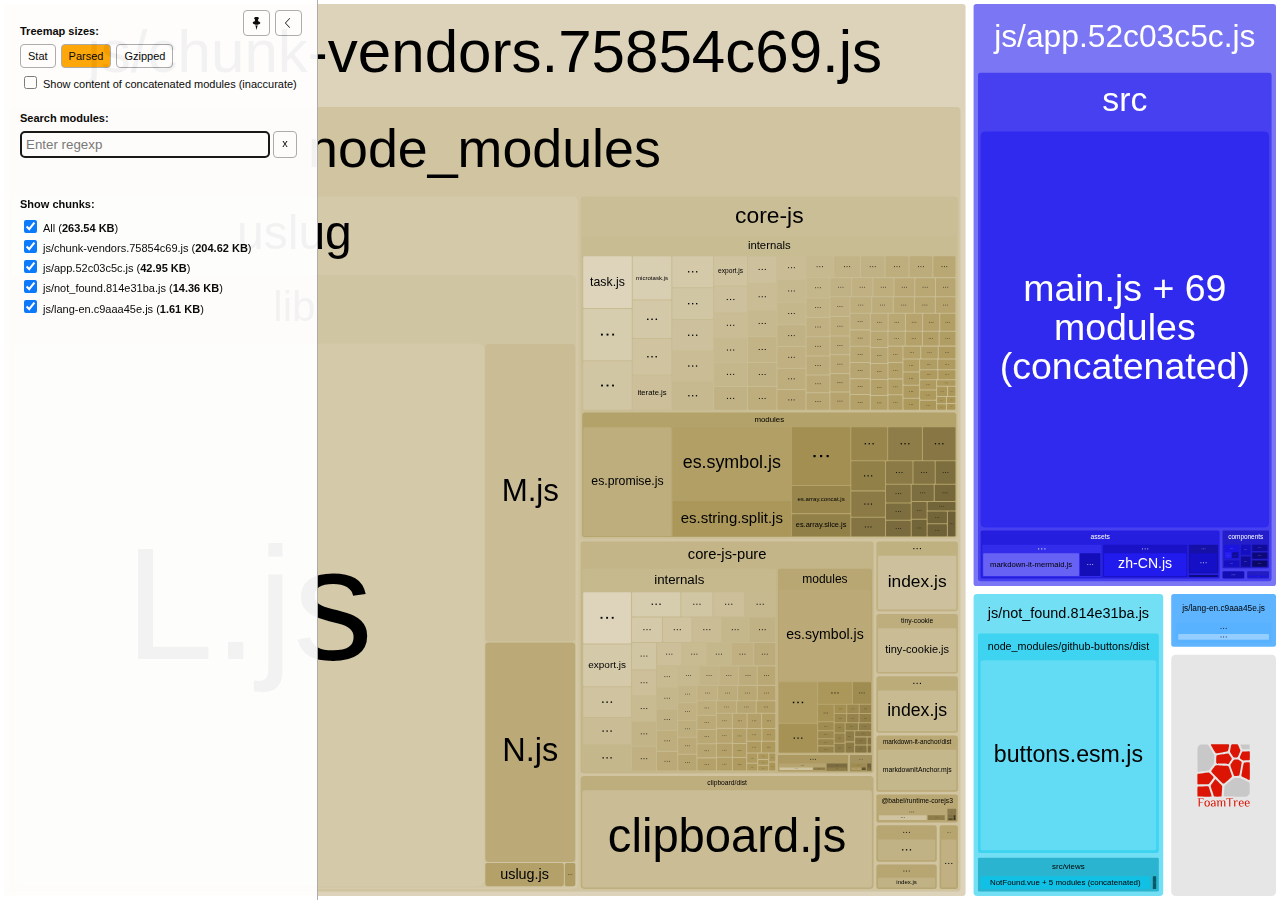
==== commit 86d3df18: "Pushed by github action 2020-05-01 10:37:47" ====
--- a/pasteme/report.html
+++ b/pasteme/report.html
@@ -3,7 +3,7 @@
   <head>
     <meta charset="UTF-8"/>
     <meta name="viewport" content="width=device-width, initial-scale=1"/>
-    <title>pasteme [22 Feb 2020 at 13:43]</title>
+    <title>pasteme [1 May 2020 at 2:37]</title>
     <link rel="shortcut icon" href="[data-uri]" type="image/x-icon" />
 
     <script>
@@ -60,7 +60,7 @@
   <body>
     <div id="app"></div>
     <script>
-      window.chartData = [{"label":"js/app.797ba3c2.js","isAsset":true,"statSize":92629,"parsedSize":43977,"gzipSize":14865,"groups":[{"id":0,"label":"multi ./src/main.js","path":"./multi ./src/main.js","statSize":28,"parsedSize":36,"gzipSize":56},{"label":"src","path":"./src","statSize":92601,"groups":[{"label":"assets","path":"./src/assets","statSize":7196,"groups":[{"label":"css","path":"./src/assets/css","statSize":1264,"groups":[{"id":"","label":"global.css","path":"./src/assets/css/global.css","statSize":1186,"parsedSize":17,"gzipSize":37},{"id":"6772","label":"highlightjs-line-numbers.css","path":"./src/assets/css/highlightjs-line-numbers.css","statSize":39,"parsedSize":17,"gzipSize":37},{"id":"eed5","label":"github-gist.css","path":"./src/assets/css/github-gist.css","statSize":39,"parsedSize":17,"gzipSize":37}],"parsedSize":51,"gzipSize":40},{"label":"js/external","path":"./src/assets/js/external","statSize":3221,"groups":[{"id":"1020","label":"markdown-it-links.js","path":"./src/assets/js/external/markdown-it-links.js","statSize":854,"parsedSize":339,"gzipSize":214},{"id":"7abd","label":"markdown-it-mermaid.js","path":"./src/assets/js/external/markdown-it-mermaid.js","statSize":2367,"parsedSize":1533,"gzipSize":770}],"parsedSize":1872,"gzipSize":900},{"label":"lang","path":"./src/assets/lang","statSize":2551,"groups":[{"id":"c019","label":"zh-CN.js","path":"./src/assets/lang/zh-CN.js","statSize":2551,"parsedSize":1330,"gzipSize":1219}],"parsedSize":1330,"gzipSize":1219},{"label":"lang lazy ^\\.\\","path":"./src/assets/lang lazy ^\\.\\","statSize":160,"groups":[{"id":"cc57","label":".*$ namespace object","path":"./src/assets/lang lazy ^\\.\\/.*$ namespace object","statSize":160,"parsedSize":427,"gzipSize":286}],"parsedSize":427,"gzipSize":286}],"parsedSize":3680,"gzipSize":2315},{"label":"components","path":"./src/components","statSize":8004,"groups":[{"label":"icons","path":"./src/components/icons","statSize":2066,"groups":[{"id":"07f3","label":"Bell.vue?vue&type=style&index=0&id=2e196018&scoped=true&lang=css&","path":"./src/components/icons/Bell.vue?vue&type=style&index=0&id=2e196018&scoped=true&lang=css&","statSize":1027,"parsedSize":75,"gzipSize":82},{"id":"92de","label":"GlobalAsia.vue?vue&type=style&index=0&id=7256b6a6&scoped=true&lang=css&","path":"./src/components/icons/GlobalAsia.vue?vue&type=style&index=0&id=7256b6a6&scoped=true&lang=css&","statSize":1039,"parsedSize":75,"gzipSize":82}],"parsedSize":150,"gzipSize":92},{"id":"08dd","label":"Loading.vue?vue&type=style&index=0&id=46fc937d&scoped=true&lang=css&","path":"./src/components/Loading.vue?vue&type=style&index=0&id=46fc937d&scoped=true&lang=css&","statSize":997,"parsedSize":75,"gzipSize":82},{"id":"2455","label":"PasteView.vue?vue&type=style&index=1&id=7e8979a0&scoped=true&lang=css&","path":"./src/components/PasteView.vue?vue&type=style&index=1&id=7e8979a0&scoped=true&lang=css&","statSize":1001,"parsedSize":75,"gzipSize":82},{"id":"2817","label":"PasteView.vue?vue&type=style&index=0&lang=css&","path":"./src/components/PasteView.vue?vue&type=style&index=0&lang=css&","statSize":953,"parsedSize":75,"gzipSize":82},{"id":"2f41","label":"Success.vue?vue&type=style&index=0&id=0d8ac766&scoped=true&lang=css&","path":"./src/components/Success.vue?vue&type=style&index=0&id=0d8ac766&scoped=true&lang=css&","statSize":997,"parsedSize":75,"gzipSize":82},{"id":"4449","label":"Footer.vue?vue&type=style&index=0&id=2d7f2c5c&scoped=true&lang=css&","path":"./src/components/Footer.vue?vue&type=style&index=0&id=2d7f2c5c&scoped=true&lang=css&","statSize":995,"parsedSize":75,"gzipSize":82},{"id":"4ca2","label":"Header.vue?vue&type=style&index=0&id=685828c7&scoped=true&lang=css&","path":"./src/components/Header.vue?vue&type=style&index=0&id=685828c7&scoped=true&lang=css&","statSize":995,"parsedSize":75,"gzipSize":82}],"parsedSize":600,"gzipSize":134},{"id":"1082","label":"App.vue?vue&type=style&index=0&id=e18e2c6e&scoped=true&lang=css&","path":"./src/App.vue?vue&type=style&index=0&id=e18e2c6e&scoped=true&lang=css&","statSize":953,"parsedSize":75,"gzipSize":82},{"id":"56d7","label":"main.js + 69 modules (concatenated)","path":"./src/main.js + 69 modules (concatenated)","statSize":75455,"parsedSize":34727,"gzipSize":11155,"concatenated":true,"groups":[{"label":"src","path":"./src/main.js + 69 modules (concatenated)/src","statSize":75205,"groups":[{"id":null,"label":"main.js","path":"./src/main.js + 69 modules (concatenated)/src/main.js","statSize":1546,"parsedSize":711,"gzipSize":228,"inaccurateSizes":true},{"id":null,"label":"App.vue","path":"./src/main.js + 69 modules (concatenated)/src/App.vue","statSize":549,"parsedSize":252,"gzipSize":81,"inaccurateSizes":true},{"label":"assets/js","path":"./src/main.js + 69 modules (concatenated)/src/assets/js","statSize":15001,"groups":[{"id":null,"label":"router.js","path":"./src/main.js + 69 modules (concatenated)/src/assets/js/router.js","statSize":1205,"parsedSize":554,"gzipSize":178,"inaccurateSizes":true},{"id":null,"label":"store.js","path":"./src/main.js + 69 modules (concatenated)/src/assets/js/store.js","statSize":716,"parsedSize":329,"gzipSize":105,"inaccurateSizes":true},{"id":null,"label":"i18n.js","path":"./src/main.js + 69 modules (concatenated)/src/assets/js/i18n.js","statSize":1096,"parsedSize":504,"gzipSize":162,"inaccurateSizes":true},{"id":null,"label":"api.js","path":"./src/main.js + 69 modules (concatenated)/src/assets/js/api.js","statSize":1312,"parsedSize":603,"gzipSize":193,"inaccurateSizes":true},{"label":"external","path":"./src/main.js + 69 modules (concatenated)/src/assets/js/external","statSize":1825,"groups":[{"id":null,"label":"markdown-it.js","path":"./src/main.js + 69 modules (concatenated)/src/assets/js/external/markdown-it.js","statSize":1825,"parsedSize":839,"gzipSize":269,"inaccurateSizes":true}],"parsedSize":839,"gzipSize":269,"inaccurateSizes":true},{"label":"event","path":"./src/main.js + 69 modules (concatenated)/src/assets/js/event","statSize":131,"groups":[{"id":null,"label":"directive-register.js","path":"./src/main.js + 69 modules (concatenated)/src/assets/js/event/directive-register.js","statSize":131,"parsedSize":60,"gzipSize":19,"inaccurateSizes":true}],"parsedSize":60,"gzipSize":19,"inaccurateSizes":true},{"id":null,"label":"getters.js","path":"./src/main.js + 69 modules (concatenated)/src/assets/js/getters.js","statSize":325,"parsedSize":149,"gzipSize":48,"inaccurateSizes":true},{"label":"mixins","path":"./src/main.js + 69 modules (concatenated)/src/assets/js/mixins","statSize":569,"groups":[{"id":null,"label":"stateMixin.js","path":"./src/main.js + 69 modules (concatenated)/src/assets/js/mixins/stateMixin.js","statSize":569,"parsedSize":261,"gzipSize":84,"inaccurateSizes":true}],"parsedSize":261,"gzipSize":84,"inaccurateSizes":true},{"id":null,"label":"highlightjs-line-numbers.js","path":"./src/main.js + 69 modules (concatenated)/src/assets/js/highlightjs-line-numbers.js","statSize":7822,"parsedSize":3599,"gzipSize":1156,"inaccurateSizes":true}],"parsedSize":6903,"gzipSize":2217,"inaccurateSizes":true},{"id":null,"label":"App.vue?vue&type=template&id=e18e2c6e&scoped=true&","path":"./src/main.js + 69 modules (concatenated)/src/App.vue?vue&type=template&id=e18e2c6e&scoped=true&","statSize":953,"parsedSize":438,"gzipSize":140,"inaccurateSizes":true},{"id":null,"label":"App.vue?vue&type=script&lang=js&","path":"./src/main.js + 69 modules (concatenated)/src/App.vue?vue&type=script&lang=js&","statSize":1015,"parsedSize":467,"gzipSize":150,"inaccurateSizes":true},{"label":"views","path":"./src/main.js + 69 modules (concatenated)/src/views","statSize":5407,"groups":[{"id":null,"label":"Index.vue","path":"./src/main.js + 69 modules (concatenated)/src/views/Index.vue","statSize":560,"parsedSize":257,"gzipSize":82,"inaccurateSizes":true},{"id":null,"label":"Index.vue?vue&type=template&id=4bf5ff72&scoped=true&","path":"./src/main.js + 69 modules (concatenated)/src/views/Index.vue?vue&type=template&id=4bf5ff72&scoped=true&","statSize":686,"parsedSize":315,"gzipSize":101,"inaccurateSizes":true},{"id":null,"label":"Index.vue?vue&type=script&lang=js&","path":"./src/main.js + 69 modules (concatenated)/src/views/Index.vue?vue&type=script&lang=js&","statSize":4161,"parsedSize":1915,"gzipSize":615,"inaccurateSizes":true}],"parsedSize":2488,"gzipSize":799,"inaccurateSizes":true},{"label":"components","path":"./src/main.js + 69 modules (concatenated)/src/components","statSize":50734,"groups":[{"id":null,"label":"Header.vue","path":"./src/main.js + 69 modules (concatenated)/src/components/Header.vue","statSize":564,"parsedSize":259,"gzipSize":83,"inaccurateSizes":true},{"id":null,"label":"Footer.vue","path":"./src/main.js + 69 modules (concatenated)/src/components/Footer.vue","statSize":564,"parsedSize":259,"gzipSize":83,"inaccurateSizes":true},{"id":null,"label":"Header.vue?vue&type=template&id=685828c7&scoped=true&","path":"./src/main.js + 69 modules (concatenated)/src/components/Header.vue?vue&type=template&id=685828c7&scoped=true&","statSize":8503,"parsedSize":3913,"gzipSize":1257,"inaccurateSizes":true},{"id":null,"label":"Header.vue?vue&type=script&lang=js&","path":"./src/main.js + 69 modules (concatenated)/src/components/Header.vue?vue&type=script&lang=js&","statSize":3676,"parsedSize":1691,"gzipSize":543,"inaccurateSizes":true},{"id":null,"label":"Footer.vue?vue&type=template&id=2d7f2c5c&scoped=true&","path":"./src/main.js + 69 modules (concatenated)/src/components/Footer.vue?vue&type=template&id=2d7f2c5c&scoped=true&","statSize":2263,"parsedSize":1041,"gzipSize":334,"inaccurateSizes":true},{"id":null,"label":"Footer.vue?vue&type=script&lang=js&","path":"./src/main.js + 69 modules (concatenated)/src/components/Footer.vue?vue&type=script&lang=js&","statSize":2080,"parsedSize":957,"gzipSize":307,"inaccurateSizes":true},{"id":null,"label":"Form.vue","path":"./src/main.js + 69 modules (concatenated)/src/components/Form.vue","statSize":467,"parsedSize":214,"gzipSize":69,"inaccurateSizes":true},{"id":null,"label":"Success.vue","path":"./src/main.js + 69 modules (concatenated)/src/components/Success.vue","statSize":568,"parsedSize":261,"gzipSize":83,"inaccurateSizes":true},{"id":null,"label":"PasswordAuth.vue","path":"./src/main.js + 69 modules (concatenated)/src/components/PasswordAuth.vue","statSize":491,"parsedSize":225,"gzipSize":72,"inaccurateSizes":true},{"id":null,"label":"PasteView.vue","path":"./src/main.js + 69 modules (concatenated)/src/components/PasteView.vue","statSize":646,"parsedSize":297,"gzipSize":95,"inaccurateSizes":true},{"id":null,"label":"Loading.vue","path":"./src/main.js + 69 modules (concatenated)/src/components/Loading.vue","statSize":568,"parsedSize":261,"gzipSize":83,"inaccurateSizes":true},{"id":null,"label":"ManualDeleted.vue","path":"./src/main.js + 69 modules (concatenated)/src/components/ManualDeleted.vue","statSize":494,"parsedSize":227,"gzipSize":73,"inaccurateSizes":true},{"id":null,"label":"Form.vue?vue&type=template&id=291b89d6&scoped=true&","path":"./src/main.js + 69 modules (concatenated)/src/components/Form.vue?vue&type=template&id=291b89d6&scoped=true&","statSize":2934,"parsedSize":1350,"gzipSize":433,"inaccurateSizes":true},{"id":null,"label":"Form.vue?vue&type=script&lang=js&","path":"./src/main.js + 69 modules (concatenated)/src/components/Form.vue?vue&type=script&lang=js&","statSize":1792,"parsedSize":824,"gzipSize":264,"inaccurateSizes":true},{"id":null,"label":"Success.vue?vue&type=template&id=0d8ac766&scoped=true&","path":"./src/main.js + 69 modules (concatenated)/src/components/Success.vue?vue&type=template&id=0d8ac766&scoped=true&","statSize":2597,"parsedSize":1195,"gzipSize":383,"inaccurateSizes":true},{"id":null,"label":"Success.vue?vue&type=script&lang=js&","path":"./src/main.js + 69 modules (concatenated)/src/components/Success.vue?vue&type=script&lang=js&","statSize":3168,"parsedSize":1458,"gzipSize":468,"inaccurateSizes":true},{"id":null,"label":"PasswordAuth.vue?vue&type=template&id=106bec58&scoped=true&","path":"./src/main.js + 69 modules (concatenated)/src/components/PasswordAuth.vue?vue&type=template&id=106bec58&scoped=true&","statSize":1207,"parsedSize":555,"gzipSize":178,"inaccurateSizes":true},{"id":null,"label":"PasswordAuth.vue?vue&type=script&lang=js&","path":"./src/main.js + 69 modules (concatenated)/src/components/PasswordAuth.vue?vue&type=script&lang=js&","statSize":1694,"parsedSize":779,"gzipSize":250,"inaccurateSizes":true},{"id":null,"label":"PasteView.vue?vue&type=template&id=7e8979a0&scoped=true&","path":"./src/main.js + 69 modules (concatenated)/src/components/PasteView.vue?vue&type=template&id=7e8979a0&scoped=true&","statSize":1980,"parsedSize":911,"gzipSize":292,"inaccurateSizes":true},{"id":null,"label":"PasteView.vue?vue&type=script&lang=js&","path":"./src/main.js + 69 modules (concatenated)/src/components/PasteView.vue?vue&type=script&lang=js&","statSize":4871,"parsedSize":2241,"gzipSize":720,"inaccurateSizes":true},{"id":null,"label":"Loading.vue?vue&type=template&id=46fc937d&scoped=true&","path":"./src/main.js + 69 modules (concatenated)/src/components/Loading.vue?vue&type=template&id=46fc937d&scoped=true&","statSize":868,"parsedSize":399,"gzipSize":128,"inaccurateSizes":true},{"id":null,"label":"Loading.vue?vue&type=script&lang=js&","path":"./src/main.js + 69 modules (concatenated)/src/components/Loading.vue?vue&type=script&lang=js&","statSize":739,"parsedSize":340,"gzipSize":109,"inaccurateSizes":true},{"id":null,"label":"ManualDeleted.vue?vue&type=template&id=e3beaf5a&scoped=true&","path":"./src/main.js + 69 modules (concatenated)/src/components/ManualDeleted.vue?vue&type=template&id=e3beaf5a&scoped=true&","statSize":1112,"parsedSize":511,"gzipSize":164,"inaccurateSizes":true},{"id":null,"label":"ManualDeleted.vue?vue&type=script&lang=js&","path":"./src/main.js + 69 modules (concatenated)/src/components/ManualDeleted.vue?vue&type=script&lang=js&","statSize":763,"parsedSize":351,"gzipSize":112,"inaccurateSizes":true},{"label":"icons","path":"./src/main.js + 69 modules (concatenated)/src/components/icons","statSize":6125,"groups":[{"id":null,"label":"GlobalAsia.vue","path":"./src/main.js + 69 modules (concatenated)/src/components/icons/GlobalAsia.vue","statSize":583,"parsedSize":268,"gzipSize":86,"inaccurateSizes":true},{"id":null,"label":"Bell.vue","path":"./src/main.js + 69 modules (concatenated)/src/components/icons/Bell.vue","statSize":559,"parsedSize":257,"gzipSize":82,"inaccurateSizes":true},{"id":null,"label":"GlobalAsia.vue?vue&type=template&id=7256b6a6&scoped=true&","path":"./src/main.js + 69 modules (concatenated)/src/components/icons/GlobalAsia.vue?vue&type=template&id=7256b6a6&scoped=true&","statSize":2158,"parsedSize":993,"gzipSize":319,"inaccurateSizes":true},{"id":null,"label":"GlobalAsia.vue?vue&type=script&lang=js&","path":"./src/main.js + 69 modules (concatenated)/src/components/icons/GlobalAsia.vue?vue&type=script&lang=js&","statSize":748,"parsedSize":344,"gzipSize":110,"inaccurateSizes":true},{"id":null,"label":"Bell.vue?vue&type=template&id=2e196018&scoped=true&","path":"./src/main.js + 69 modules (concatenated)/src/components/icons/Bell.vue?vue&type=template&id=2e196018&scoped=true&","statSize":1347,"parsedSize":619,"gzipSize":199,"inaccurateSizes":true},{"id":null,"label":"Bell.vue?vue&type=script&lang=js&","path":"./src/main.js + 69 modules (concatenated)/src/components/icons/Bell.vue?vue&type=script&lang=js&","statSize":730,"parsedSize":335,"gzipSize":107,"inaccurateSizes":true}],"parsedSize":2818,"gzipSize":905,"inaccurateSizes":true}],"parsedSize":23349,"gzipSize":7500,"inaccurateSizes":true}],"parsedSize":34611,"gzipSize":11118,"inaccurateSizes":true}]},{"label":"views","path":"./src/views","statSize":993,"groups":[{"id":"706c","label":"Index.vue?vue&type=style&index=0&id=4bf5ff72&scoped=true&lang=css&","path":"./src/views/Index.vue?vue&type=style&index=0&id=4bf5ff72&scoped=true&lang=css&","statSize":993,"parsedSize":75,"gzipSize":82}],"parsedSize":75,"gzipSize":82}],"parsedSize":39157,"gzipSize":13321}]},{"label":"js/chunk-vendors.75854c69.js","isAsset":true,"statSize":390151,"parsedSize":209527,"gzipSize":81934,"groups":[{"label":"node_modules","path":"./node_modules","statSize":389679,"groups":[{"label":"vue-cookie/src","path":"./node_modules/vue-cookie/src","statSize":1267,"groups":[{"id":"00e7","label":"vue-cookie.js","path":"./node_modules/vue-cookie/src/vue-cookie.js","statSize":1267,"parsedSize":442,"gzipSize":272}],"parsedSize":442,"gzipSize":272},{"label":"core-js-pure","path":"./node_modules/core-js-pure","statSize":66907,"groups":[{"label":"internals","path":"./node_modules/core-js-pure/internals","statSize":41393,"groups":[{"id":"0273","label":"create-non-enumerable-property.js","path":"./node_modules/core-js-pure/internals/create-non-enumerable-property.js","statSize":438,"parsedSize":141,"gzipSize":117},{"id":"0363","label":"well-known-symbol.js","path":"./node_modules/core-js-pure/internals/well-known-symbol.js","statSize":410,"parsedSize":163,"gzipSize":153},{"id":"06fa","label":"fails.js","path":"./node_modules/core-js-pure/internals/fails.js","statSize":108,"parsedSize":72,"gzipSize":77},{"id":"0cf0","label":"object-get-own-property-names.js","path":"./node_modules/core-js-pure/internals/object-get-own-property-names.js","statSize":418,"parsedSize":136,"gzipSize":136},{"id":"1561","label":"to-integer.js","path":"./node_modules/core-js-pure/internals/to-integer.js","statSize":256,"parsedSize":100,"gzipSize":107},{"id":"1875","label":"require-object-coercible.js","path":"./node_modules/core-js-pure/internals/require-object-coercible.js","statSize":228,"parsedSize":102,"gzipSize":112},{"id":"194a","label":"bind-context.js","path":"./node_modules/core-js-pure/internals/bind-context.js","statSize":599,"parsedSize":337,"gzipSize":170},{"id":"1c0a","label":"object-to-string.js","path":"./node_modules/core-js-pure/internals/object-to-string.js","statSize":474,"parsedSize":177,"gzipSize":158},{"id":"1e63","label":"native-symbol.js","path":"./node_modules/core-js-pure/internals/native-symbol.js","statSize":243,"parsedSize":116,"gzipSize":124},{"id":"2874","label":"set-to-string-tag.js","path":"./node_modules/core-js-pure/internals/set-to-string-tag.js","statSize":786,"parsedSize":242,"gzipSize":193},{"id":"2c6c","label":"create-property-descriptor.js","path":"./node_modules/core-js-pure/internals/create-property-descriptor.js","statSize":173,"parsedSize":109,"gzipSize":102},{"id":"2f5a","label":"internal-state.js","path":"./node_modules/core-js-pure/internals/internal-state.js","statSize":1546,"parsedSize":634,"gzipSize":356},{"id":"2f97","label":"a-possible-prototype.js","path":"./node_modules/core-js-pure/internals/a-possible-prototype.js","statSize":208,"parsedSize":141,"gzipSize":139},{"id":"3ac6","label":"global.js","path":"./node_modules/core-js-pure/internals/global.js","statSize":465,"parsedSize":271,"gzipSize":171},{"id":"3e80","label":"uid.js","path":"./node_modules/core-js-pure/internals/uid.js","statSize":177,"parsedSize":127,"gzipSize":130},{"id":"4056","label":"define-iterator.js","path":"./node_modules/core-js-pure/internals/define-iterator.js","statSize":4042,"parsedSize":1079,"gzipSize":628},{"id":"4180","label":"object-define-property.js","path":"./node_modules/core-js-pure/internals/object-define-property.js","statSize":805,"parsedSize":275,"gzipSize":217},{"id":"4344","label":"array-species-create.js","path":"./node_modules/core-js-pure/internals/array-species-create.js","statSize":721,"parsedSize":262,"gzipSize":200},{"id":"44ba","label":"object-get-own-property-descriptor.js","path":"./node_modules/core-js-pure/internals/object-get-own-property-descriptor.js","statSize":1001,"parsedSize":251,"gzipSize":197},{"id":"4508","label":"to-absolute-index.js","path":"./node_modules/core-js-pure/internals/to-absolute-index.js","statSize":438,"parsedSize":117,"gzipSize":118},{"id":"4896","label":"object-create.js","path":"./node_modules/core-js-pure/internals/object-create.js","statSize":1779,"parsedSize":557,"gzipSize":393},{"id":"4fff","label":"to-object.js","path":"./node_modules/core-js-pure/internals/to-object.js","statSize":254,"parsedSize":75,"gzipSize":87},{"id":"5779","label":"object-get-prototype-of.js","path":"./node_modules/core-js-pure/internals/object-get-prototype-of.js","statSize":713,"parsedSize":288,"gzipSize":201},{"id":"6220","label":"is-array.js","path":"./node_modules/core-js-pure/internals/is-array.js","statSize":226,"parsedSize":90,"gzipSize":95},{"id":"6386","label":"array-includes.js","path":"./node_modules/core-js-pure/internals/array-includes.js","statSize":1283,"parsedSize":291,"gzipSize":228},{"id":"638c","label":"indexed-object.js","path":"./node_modules/core-js-pure/internals/indexed-object.js","statSize":503,"parsedSize":189,"gzipSize":162},{"id":"6725","label":"to-length.js","path":"./node_modules/core-js-pure/internals/to-length.js","statSize":304,"parsedSize":104,"gzipSize":115},{"id":"6c15","label":"create-property.js","path":"./node_modules/core-js-pure/internals/create-property.js","statSize":465,"parsedSize":137,"gzipSize":131},{"id":"6e9a","label":"hidden-keys.js","path":"./node_modules/core-js-pure/internals/hidden-keys.js","statSize":21,"parsedSize":27,"gzipSize":47},{"id":"6f8d","label":"an-object.js","path":"./node_modules/core-js-pure/internals/an-object.js","statSize":180,"parsedSize":120,"gzipSize":124},{"id":"7042","label":"is-pure.js","path":"./node_modules/core-js-pure/internals/is-pure.js","statSize":23,"parsedSize":27,"gzipSize":47},{"id":"7043","label":"object-property-is-enumerable.js","path":"./node_modules/core-js-pure/internals/object-property-is-enumerable.js","statSize":590,"parsedSize":176,"gzipSize":158},{"id":"7168","label":"to-primitive.js","path":"./node_modules/core-js-pure/internals/to-primitive.js","statSize":779,"parsedSize":334,"gzipSize":188},{"id":"7463","label":"iterators.js","path":"./node_modules/core-js-pure/internals/iterators.js","statSize":21,"parsedSize":27,"gzipSize":47},{"id":"764b","label":"path.js","path":"./node_modules/core-js-pure/internals/path.js","statSize":21,"parsedSize":27,"gzipSize":47},{"id":"7685","label":"shared-store.js","path":"./node_modules/core-js-pure/internals/shared-store.js","statSize":211,"parsedSize":95,"gzipSize":109},{"id":"77b2","label":"ie8-dom-define.js","path":"./node_modules/core-js-pure/internals/ie8-dom-define.js","statSize":378,"parsedSize":163,"gzipSize":146},{"id":"78a2","label":"dom-iterables.js","path":"./node_modules/core-js-pure/internals/dom-iterables.js","statSize":753,"parsedSize":526,"gzipSize":280},{"id":"78e7","label":"has.js","path":"./node_modules/core-js-pure/internals/has.js","statSize":121,"parsedSize":82,"gzipSize":88},{"id":"7a37","label":"document-create-element.js","path":"./node_modules/core-js-pure/internals/document-create-element.js","statSize":340,"parsedSize":138,"gzipSize":128},{"id":"8e11","label":"object-get-own-property-names-external.js","path":"./node_modules/core-js-pure/internals/object-get-own-property-names-external.js","statSize":737,"parsedSize":295,"gzipSize":216},{"id":"8f95","label":"classof.js","path":"./node_modules/core-js-pure/internals/classof.js","statSize":897,"parsedSize":343,"gzipSize":243},{"id":"8fad","label":"set-global.js","path":"./node_modules/core-js-pure/internals/set-global.js","statSize":304,"parsedSize":107,"gzipSize":111},{"id":"96e9","label":"native-weak-map.js","path":"./node_modules/core-js-pure/internals/native-weak-map.js","statSize":258,"parsedSize":119,"gzipSize":126},{"id":"9883","label":"get-built-in.js","path":"./node_modules/core-js-pure/internals/get-built-in.js","statSize":434,"parsedSize":192,"gzipSize":158},{"id":"9bfb","label":"define-well-known-symbol.js","path":"./node_modules/core-js-pure/internals/define-well-known-symbol.js","statSize":437,"parsedSize":153,"gzipSize":138},{"id":"9c96","label":"array-method-has-species-support.js","path":"./node_modules/core-js-pure/internals/array-method-has-species-support.js","statSize":422,"parsedSize":194,"gzipSize":157},{"id":"9e57","label":"enum-bug-keys.js","path":"./node_modules/core-js-pure/internals/enum-bug-keys.js","statSize":178,"parsedSize":134,"gzipSize":129},{"id":"a016","label":"object-keys.js","path":"./node_modules/core-js-pure/internals/object-keys.js","statSize":303,"parsedSize":94,"gzipSize":104},{"id":"a0e5","label":"is-forced.js","path":"./node_modules/core-js-pure/internals/is-forced.js","statSize":573,"parsedSize":263,"gzipSize":220},{"id":"a205","label":"object-get-own-property-symbols.js","path":"./node_modules/core-js-pure/internals/object-get-own-property-symbols.js","statSize":42,"parsedSize":47,"gzipSize":67},{"id":"a421","label":"to-indexed-object.js","path":"./node_modules/core-js-pure/internals/to-indexed-object.js","statSize":285,"parsedSize":82,"gzipSize":91},{"id":"a5eb","label":"export.js","path":"./node_modules/core-js-pure/internals/export.js","statSize":4208,"parsedSize":881,"gzipSize":537},{"id":"ab85","label":"function-to-string.js","path":"./node_modules/core-js-pure/internals/function-to-string.js","statSize":119,"parsedSize":91,"gzipSize":97},{"id":"b2ed","label":"shared-key.js","path":"./node_modules/core-js-pure/internals/shared-key.js","statSize":196,"parsedSize":104,"gzipSize":110},{"id":"b323","label":"object-keys-internal.js","path":"./node_modules/core-js-pure/internals/object-keys-internal.js","statSize":582,"parsedSize":223,"gzipSize":187},{"id":"bb83","label":"iterators-core.js","path":"./node_modules/core-js-pure/internals/iterators-core.js","statSize":1351,"parsedSize":320,"gzipSize":262},{"id":"c1b2","label":"descriptors.js","path":"./node_modules/core-js-pure/internals/descriptors.js","statSize":214,"parsedSize":129,"gzipSize":122},{"id":"c230","label":"object-define-properties.js","path":"./node_modules/core-js-pure/internals/object-define-properties.js","statSize":647,"parsedSize":192,"gzipSize":171},{"id":"c44e","label":"add-to-unscopables.js","path":"./node_modules/core-js-pure/internals/add-to-unscopables.js","statSize":46,"parsedSize":37,"gzipSize":51},{"id":"cbd0","label":"string-multibyte.js","path":"./node_modules/core-js-pure/internals/string-multibyte.js","statSize":1150,"parsedSize":334,"gzipSize":246},{"id":"cc94","label":"a-function.js","path":"./node_modules/core-js-pure/internals/a-function.js","statSize":140,"parsedSize":118,"gzipSize":111},{"id":"d659","label":"shared.js","path":"./node_modules/core-js-pure/internals/shared.js","statSize":352,"parsedSize":218,"gzipSize":202},{"id":"d666","label":"redefine.js","path":"./node_modules/core-js-pure/internals/redefine.js","statSize":266,"parsedSize":93,"gzipSize":97},{"id":"dee0","label":"array-iteration.js","path":"./node_modules/core-js-pure/internals/array-iteration.js","statSize":2551,"parsedSize":546,"gzipSize":376},{"id":"dfdb","label":"is-object.js","path":"./node_modules/core-js-pure/internals/is-object.js","statSize":110,"parsedSize":94,"gzipSize":89},{"id":"ec62","label":"object-set-prototype-of.js","path":"./node_modules/core-js-pure/internals/object-set-prototype-of.js","statSize":859,"parsedSize":317,"gzipSize":232},{"id":"edbd","label":"html.js","path":"./node_modules/core-js-pure/internals/html.js","statSize":116,"parsedSize":74,"gzipSize":83},{"id":"f575","label":"create-iterator-constructor.js","path":"./node_modules/core-js-pure/internals/create-iterator-constructor.js","statSize":746,"parsedSize":244,"gzipSize":190},{"id":"f5fb","label":"correct-prototype-getter.js","path":"./node_modules/core-js-pure/internals/correct-prototype-getter.js","statSize":208,"parsedSize":153,"gzipSize":134},{"id":"fbcc","label":"wrapped-well-known-symbol.js","path":"./node_modules/core-js-pure/internals/wrapped-well-known-symbol.js","statSize":55,"parsedSize":30,"gzipSize":50},{"id":"fc48","label":"classof-raw.js","path":"./node_modules/core-js-pure/internals/classof-raw.js","statSize":106,"parsedSize":84,"gzipSize":96}],"parsedSize":14630,"gzipSize":5230},{"label":"modules","path":"./node_modules/core-js-pure/modules","statSize":23531,"groups":[{"id":"0c82","label":"esnext.symbol.async-dispose.js","path":"./node_modules/core-js-pure/modules/esnext.symbol.async-dispose.js","statSize":213,"parsedSize":50,"gzipSize":70},{"id":"0e67","label":"es.symbol.iterator.js","path":"./node_modules/core-js-pure/modules/es.symbol.iterator.js","statSize":208,"parsedSize":46,"gzipSize":66},{"id":"22a9","label":"es.symbol.has-instance.js","path":"./node_modules/core-js-pure/modules/es.symbol.has-instance.js","statSize":217,"parsedSize":49,"gzipSize":69},{"id":"266f","label":"esnext.symbol.pattern-match.js","path":"./node_modules/core-js-pure/modules/esnext.symbol.pattern-match.js","statSize":214,"parsedSize":50,"gzipSize":70},{"id":"274e","label":"es.symbol.split.js","path":"./node_modules/core-js-pure/modules/es.symbol.split.js","statSize":199,"parsedSize":43,"gzipSize":63},{"id":"2e85","label":"es.symbol.replace.js","path":"./node_modules/core-js-pure/modules/es.symbol.replace.js","statSize":205,"parsedSize":45,"gzipSize":65},{"id":"3e47","label":"es.object.define-property.js","path":"./node_modules/core-js-pure/modules/es.object.define-property.js","statSize":403,"parsedSize":124,"gzipSize":129},{"id":"3e47b","label":"es.string.iterator.js","path":"./node_modules/core-js-pure/modules/es.string.iterator.js","statSize":1052,"parsedSize":337,"gzipSize":240},{"id":"5145","label":"web.dom-collections.iterator.js","path":"./node_modules/core-js-pure/modules/web.dom-collections.iterator.js","statSize":755,"parsedSize":186,"gzipSize":167},{"id":"522d","label":"es.json.to-string-tag.js","path":"./node_modules/core-js-pure/modules/es.json.to-string-tag.js","statSize":243,"parsedSize":64,"gzipSize":79},{"id":"64db","label":"es.symbol.description.js","path":"./node_modules/core-js-pure/modules/es.symbol.description.js","statSize":9,"parsedSize":15,"gzipSize":35},{"id":"6f89","label":"es.object.to-string.js","path":"./node_modules/core-js-pure/modules/es.object.to-string.js","statSize":9,"parsedSize":15,"gzipSize":35},{"id":"7201","label":"esnext.symbol.dispose.js","path":"./node_modules/core-js-pure/modules/esnext.symbol.dispose.js","statSize":203,"parsedSize":45,"gzipSize":65},{"id":"74fd","label":"esnext.symbol.observable.js","path":"./node_modules/core-js-pure/modules/esnext.symbol.observable.js","statSize":204,"parsedSize":48,"gzipSize":68},{"id":"8176","label":"es.math.to-string-tag.js","path":"./node_modules/core-js-pure/modules/es.math.to-string-tag.js","statSize":191,"parsedSize":50,"gzipSize":67},{"id":"8b7b","label":"es.symbol.js","path":"./node_modules/core-js-pure/modules/es.symbol.js","statSize":12814,"parsedSize":3672,"gzipSize":1706},{"id":"8d05","label":"es.symbol.to-primitive.js","path":"./node_modules/core-js-pure/modules/es.symbol.to-primitive.js","statSize":217,"parsedSize":49,"gzipSize":69},{"id":"9080","label":"es.symbol.is-concat-spreadable.js","path":"./node_modules/core-js-pure/modules/es.symbol.is-concat-spreadable.js","statSize":238,"parsedSize":56,"gzipSize":76},{"id":"9103","label":"es.array.iterator.js","path":"./node_modules/core-js-pure/modules/es.array.iterator.js","statSize":2216,"parsedSize":498,"gzipSize":312},{"id":"9802","label":"esnext.symbol.replace-all.js","path":"./node_modules/core-js-pure/modules/esnext.symbol.replace-all.js","statSize":149,"parsedSize":48,"gzipSize":68},{"id":"980e","label":"es.symbol.search.js","path":"./node_modules/core-js-pure/modules/es.symbol.search.js","statSize":202,"parsedSize":44,"gzipSize":64},{"id":"9ac4","label":"es.symbol.species.js","path":"./node_modules/core-js-pure/modules/es.symbol.species.js","statSize":205,"parsedSize":45,"gzipSize":65},{"id":"aa1b","label":"es.symbol.unscopables.js","path":"./node_modules/core-js-pure/modules/es.symbol.unscopables.js","statSize":217,"parsedSize":49,"gzipSize":69},{"id":"e363","label":"es.symbol.async-iterator.js","path":"./node_modules/core-js-pure/modules/es.symbol.async-iterator.js","statSize":223,"parsedSize":51,"gzipSize":71},{"id":"e699","label":"es.symbol.match.js","path":"./node_modules/core-js-pure/modules/es.symbol.match.js","statSize":199,"parsedSize":43,"gzipSize":63},{"id":"e7cc","label":"es.symbol.match-all.js","path":"./node_modules/core-js-pure/modules/es.symbol.match-all.js","statSize":153,"parsedSize":46,"gzipSize":66},{"id":"ef09","label":"es.symbol.to-string-tag.js","path":"./node_modules/core-js-pure/modules/es.symbol.to-string-tag.js","statSize":217,"parsedSize":49,"gzipSize":69},{"id":"fc93","label":"es.array.concat.js","path":"./node_modules/core-js-pure/modules/es.array.concat.js","statSize":2156,"parsedSize":700,"gzipSize":463}],"parsedSize":6517,"gzipSize":2615},{"label":"es","path":"./node_modules/core-js-pure/es","statSize":1563,"groups":[{"label":"symbol","path":"./node_modules/core-js-pure/es/symbol","statSize":1249,"groups":[{"id":"1c29","label":"index.js","path":"./node_modules/core-js-pure/es/symbol/index.js","statSize":953,"parsedSize":241,"gzipSize":161},{"id":"2364","label":"iterator.js","path":"./node_modules/core-js-pure/es/symbol/iterator.js","statSize":296,"parsedSize":89,"gzipSize":100}],"parsedSize":330,"gzipSize":192},{"label":"object","path":"./node_modules/core-js-pure/es/object","statSize":314,"groups":[{"id":"a38c","label":"define-property.js","path":"./node_modules/core-js-pure/es/object/define-property.js","statSize":314,"parsedSize":148,"gzipSize":130}],"parsedSize":148,"gzipSize":130}],"parsedSize":478,"gzipSize":252},{"label":"features","path":"./node_modules/core-js-pure/features","statSize":420,"groups":[{"label":"symbol","path":"./node_modules/core-js-pure/features/symbol","statSize":359,"groups":[{"id":"373a","label":"iterator.js","path":"./node_modules/core-js-pure/features/symbol/iterator.js","statSize":54,"parsedSize":36,"gzipSize":56},{"id":"b5f1","label":"index.js","path":"./node_modules/core-js-pure/features/symbol/index.js","statSize":305,"parsedSize":86,"gzipSize":85}],"parsedSize":122,"gzipSize":96},{"label":"object","path":"./node_modules/core-js-pure/features/object","statSize":61,"groups":[{"id":"9a13","label":"define-property.js","path":"./node_modules/core-js-pure/features/object/define-property.js","statSize":61,"parsedSize":36,"gzipSize":56}],"parsedSize":36,"gzipSize":56}],"parsedSize":158,"gzipSize":102}],"parsedSize":21783,"gzipSize":7621},{"label":"core-js","path":"./node_modules/core-js","statSize":123690,"groups":[{"label":"internals","path":"./node_modules/core-js/internals","statSize":68145,"groups":[{"id":"057f","label":"object-get-own-property-names-external.js","path":"./node_modules/core-js/internals/object-get-own-property-names-external.js","statSize":737,"parsedSize":295,"gzipSize":216},{"id":"06cf","label":"object-get-own-property-descriptor.js","path":"./node_modules/core-js/internals/object-get-own-property-descriptor.js","statSize":1001,"parsedSize":251,"gzipSize":198},{"id":"0cfb","label":"ie8-dom-define.js","path":"./node_modules/core-js/internals/ie8-dom-define.js","statSize":378,"parsedSize":163,"gzipSize":146},{"id":"129f","label":"same-value.js","path":"./node_modules/core-js/internals/same-value.js","statSize":248,"parsedSize":91,"gzipSize":98},{"id":"14c3","label":"regexp-exec-abstract.js","path":"./node_modules/core-js/internals/regexp-exec-abstract.js","statSize":598,"parsedSize":345,"gzipSize":230},{"id":"17c2","label":"array-for-each.js","path":"./node_modules/core-js/internals/array-for-each.js","statSize":459,"parsedSize":168,"gzipSize":150},{"id":"19aa","label":"an-instance.js","path":"./node_modules/core-js/internals/an-instance.js","statSize":185,"parsedSize":127,"gzipSize":126},{"id":"1be4","label":"html.js","path":"./node_modules/core-js/internals/html.js","statSize":116,"parsedSize":74,"gzipSize":82},{"id":"1c0b","label":"a-function.js","path":"./node_modules/core-js/internals/a-function.js","statSize":140,"parsedSize":118,"gzipSize":111},{"id":"1c7e","label":"check-correctness-of-iteration.js","path":"./node_modules/core-js/internals/check-correctness-of-iteration.js","statSize":936,"parsedSize":354,"gzipSize":210},{"id":"1d80","label":"require-object-coercible.js","path":"./node_modules/core-js/internals/require-object-coercible.js","statSize":228,"parsedSize":102,"gzipSize":112},{"id":"1dde","label":"array-method-has-species-support.js","path":"./node_modules/core-js/internals/array-method-has-species-support.js","statSize":422,"parsedSize":194,"gzipSize":159},{"id":"2266","label":"iterate.js","path":"./node_modules/core-js/internals/iterate.js","statSize":1685,"parsedSize":582,"gzipSize":371},{"id":"23cb","label":"to-absolute-index.js","path":"./node_modules/core-js/internals/to-absolute-index.js","statSize":438,"parsedSize":117,"gzipSize":118},{"id":"23e7","label":"export.js","path":"./node_modules/core-js/internals/export.js","statSize":2519,"parsedSize":430,"gzipSize":316},{"id":"241c","label":"object-get-own-property-names.js","path":"./node_modules/core-js/internals/object-get-own-property-names.js","statSize":418,"parsedSize":136,"gzipSize":136},{"id":"2626","label":"set-species.js","path":"./node_modules/core-js/internals/set-species.js","statSize":638,"parsedSize":202,"gzipSize":170},{"id":"2cf4","label":"task.js","path":"./node_modules/core-js/internals/task.js","statSize":2953,"parsedSize":1088,"gzipSize":624},{"id":"35a1","label":"get-iterator-method.js","path":"./node_modules/core-js/internals/get-iterator-method.js","statSize":343,"parsedSize":146,"gzipSize":137},{"id":"37e8","label":"object-define-properties.js","path":"./node_modules/core-js/internals/object-define-properties.js","statSize":647,"parsedSize":192,"gzipSize":173},{"id":"3bbe","label":"a-possible-prototype.js","path":"./node_modules/core-js/internals/a-possible-prototype.js","statSize":208,"parsedSize":141,"gzipSize":141},{"id":"3f8c","label":"iterators.js","path":"./node_modules/core-js/internals/iterators.js","statSize":21,"parsedSize":27,"gzipSize":47},{"id":"428f","label":"path.js","path":"./node_modules/core-js/internals/path.js","statSize":49,"parsedSize":36,"gzipSize":56},{"id":"44ad","label":"indexed-object.js","path":"./node_modules/core-js/internals/indexed-object.js","statSize":503,"parsedSize":189,"gzipSize":163},{"id":"44d2","label":"add-to-unscopables.js","path":"./node_modules/core-js/internals/add-to-unscopables.js","statSize":652,"parsedSize":156,"gzipSize":151},{"id":"44de","label":"host-report-errors.js","path":"./node_modules/core-js/internals/host-report-errors.js","statSize":223,"parsedSize":132,"gzipSize":124},{"id":"44e7","label":"is-regexp.js","path":"./node_modules/core-js/internals/is-regexp.js","statSize":443,"parsedSize":150,"gzipSize":147},{"id":"4840","label":"species-constructor.js","path":"./node_modules/core-js/internals/species-constructor.js","statSize":516,"parsedSize":167,"gzipSize":148},{"id":"4930","label":"native-symbol.js","path":"./node_modules/core-js/internals/native-symbol.js","statSize":243,"parsedSize":116,"gzipSize":124},{"id":"4d64","label":"array-includes.js","path":"./node_modules/core-js/internals/array-includes.js","statSize":1283,"parsedSize":291,"gzipSize":226},{"id":"50c4","label":"to-length.js","path":"./node_modules/core-js/internals/to-length.js","statSize":304,"parsedSize":104,"gzipSize":115},{"id":"5135","label":"has.js","path":"./node_modules/core-js/internals/has.js","statSize":121,"parsedSize":82,"gzipSize":88},{"id":"5692","label":"shared.js","path":"./node_modules/core-js/internals/shared.js","statSize":352,"parsedSize":218,"gzipSize":202},{"id":"56ef","label":"own-keys.js","path":"./node_modules/core-js/internals/own-keys.js","statSize":616,"parsedSize":163,"gzipSize":151},{"id":"5899","label":"whitespaces.js","path":"./node_modules/core-js/internals/whitespaces.js","statSize":252,"parsedSize":72,"gzipSize":120},{"id":"58a8","label":"string-trim.js","path":"./node_modules/core-js/internals/string-trim.js","statSize":1079,"parsedSize":252,"gzipSize":190},{"id":"5c6c","label":"create-property-descriptor.js","path":"./node_modules/core-js/internals/create-property-descriptor.js","statSize":173,"parsedSize":109,"gzipSize":102},{"id":"60da","label":"object-assign.js","path":"./node_modules/core-js/internals/object-assign.js","statSize":1711,"parsedSize":508,"gzipSize":359},{"id":"6547","label":"string-multibyte.js","path":"./node_modules/core-js/internals/string-multibyte.js","statSize":1150,"parsedSize":334,"gzipSize":247},{"id":"65f0","label":"array-species-create.js","path":"./node_modules/core-js/internals/array-species-create.js","statSize":721,"parsedSize":262,"gzipSize":201},{"id":"69f3","label":"internal-state.js","path":"./node_modules/core-js/internals/internal-state.js","statSize":1546,"parsedSize":634,"gzipSize":359},{"id":"6eeb","label":"redefine.js","path":"./node_modules/core-js/internals/redefine.js","statSize":1687,"parsedSize":596,"gzipSize":355},{"id":"7418","label":"object-get-own-property-symbols.js","path":"./node_modules/core-js/internals/object-get-own-property-symbols.js","statSize":42,"parsedSize":47,"gzipSize":67},{"id":"746f","label":"define-well-known-symbol.js","path":"./node_modules/core-js/internals/define-well-known-symbol.js","statSize":437,"parsedSize":153,"gzipSize":139},{"id":"7839","label":"enum-bug-keys.js","path":"./node_modules/core-js/internals/enum-bug-keys.js","statSize":178,"parsedSize":134,"gzipSize":129},{"id":"7b0b","label":"to-object.js","path":"./node_modules/core-js/internals/to-object.js","statSize":254,"parsedSize":75,"gzipSize":87},{"id":"7c73","label":"object-create.js","path":"./node_modules/core-js/internals/object-create.js","statSize":1779,"parsedSize":557,"gzipSize":395},{"id":"7dd0","label":"define-iterator.js","path":"./node_modules/core-js/internals/define-iterator.js","statSize":4042,"parsedSize":1079,"gzipSize":627},{"id":"7f9a","label":"native-weak-map.js","path":"./node_modules/core-js/internals/native-weak-map.js","statSize":258,"parsedSize":119,"gzipSize":126},{"id":"825a","label":"an-object.js","path":"./node_modules/core-js/internals/an-object.js","statSize":180,"parsedSize":120,"gzipSize":126},{"id":"83ab","label":"descriptors.js","path":"./node_modules/core-js/internals/descriptors.js","statSize":214,"parsedSize":129,"gzipSize":123},{"id":"8418","label":"create-property.js","path":"./node_modules/core-js/internals/create-property.js","statSize":465,"parsedSize":137,"gzipSize":130},{"id":"861d","label":"is-object.js","path":"./node_modules/core-js/internals/is-object.js","statSize":110,"parsedSize":94,"gzipSize":89},{"id":"8aa5","label":"advance-string-index.js","path":"./node_modules/core-js/internals/advance-string-index.js","statSize":287,"parsedSize":108,"gzipSize":111},{"id":"90e3","label":"uid.js","path":"./node_modules/core-js/internals/uid.js","statSize":177,"parsedSize":127,"gzipSize":130},{"id":"9112","label":"create-non-enumerable-property.js","path":"./node_modules/core-js/internals/create-non-enumerable-property.js","statSize":438,"parsedSize":141,"gzipSize":117},{"id":"9263","label":"regexp-exec.js","path":"./node_modules/core-js/internals/regexp-exec.js","statSize":1659,"parsedSize":553,"gzipSize":356},{"id":"94ca","label":"is-forced.js","path":"./node_modules/core-js/internals/is-forced.js","statSize":573,"parsedSize":263,"gzipSize":220},{"id":"9bdd","label":"call-with-safe-iteration-closing.js","path":"./node_modules/core-js/internals/call-with-safe-iteration-closing.js","statSize":456,"parsedSize":156,"gzipSize":146},{"id":"9bf2","label":"object-define-property.js","path":"./node_modules/core-js/internals/object-define-property.js","statSize":805,"parsedSize":275,"gzipSize":218},{"id":"9e81","label":"function-to-string.js","path":"./node_modules/core-js/internals/function-to-string.js","statSize":119,"parsedSize":91,"gzipSize":97},{"id":"9ed3","label":"create-iterator-constructor.js","path":"./node_modules/core-js/internals/create-iterator-constructor.js","statSize":746,"parsedSize":244,"gzipSize":188},{"id":"a691","label":"to-integer.js","path":"./node_modules/core-js/internals/to-integer.js","statSize":256,"parsedSize":100,"gzipSize":107},{"id":"ad6d","label":"regexp-flags.js","path":"./node_modules/core-js/internals/regexp-flags.js","statSize":492,"parsedSize":217,"gzipSize":164},{"id":"ae93","label":"iterators-core.js","path":"./node_modules/core-js/internals/iterators-core.js","statSize":1351,"parsedSize":320,"gzipSize":262},{"id":"b041","label":"object-to-string.js","path":"./node_modules/core-js/internals/object-to-string.js","statSize":474,"parsedSize":177,"gzipSize":158},{"id":"b301","label":"sloppy-array-method.js","path":"./node_modules/core-js/internals/sloppy-array-method.js","statSize":321,"parsedSize":148,"gzipSize":133},{"id":"b39a","label":"user-agent.js","path":"./node_modules/core-js/internals/user-agent.js","statSize":117,"parsedSize":73,"gzipSize":92},{"id":"b575","label":"microtask.js","path":"./node_modules/core-js/internals/microtask.js","statSize":2517,"parsedSize":726,"gzipSize":472},{"id":"b622","label":"well-known-symbol.js","path":"./node_modules/core-js/internals/well-known-symbol.js","statSize":410,"parsedSize":163,"gzipSize":152},{"id":"b727","label":"array-iteration.js","path":"./node_modules/core-js/internals/array-iteration.js","statSize":2551,"parsedSize":546,"gzipSize":377},{"id":"c032","label":"wrapped-well-known-symbol.js","path":"./node_modules/core-js/internals/wrapped-well-known-symbol.js","statSize":55,"parsedSize":30,"gzipSize":50},{"id":"c04e","label":"to-primitive.js","path":"./node_modules/core-js/internals/to-primitive.js","statSize":779,"parsedSize":334,"gzipSize":190},{"id":"c430","label":"is-pure.js","path":"./node_modules/core-js/internals/is-pure.js","statSize":24,"parsedSize":27,"gzipSize":47},{"id":"c6b6","label":"classof-raw.js","path":"./node_modules/core-js/internals/classof-raw.js","statSize":106,"parsedSize":84,"gzipSize":96},{"id":"c6cd","label":"shared-store.js","path":"./node_modules/core-js/internals/shared-store.js","statSize":211,"parsedSize":95,"gzipSize":108},{"id":"ca84","label":"object-keys-internal.js","path":"./node_modules/core-js/internals/object-keys-internal.js","statSize":582,"parsedSize":223,"gzipSize":188},{"id":"cc12","label":"document-create-element.js","path":"./node_modules/core-js/internals/document-create-element.js","statSize":340,"parsedSize":138,"gzipSize":129},{"id":"cdf9","label":"promise-resolve.js","path":"./node_modules/core-js/internals/promise-resolve.js","statSize":427,"parsedSize":169,"gzipSize":148},{"id":"ce4e","label":"set-global.js","path":"./node_modules/core-js/internals/set-global.js","statSize":304,"parsedSize":107,"gzipSize":112},{"id":"d012","label":"hidden-keys.js","path":"./node_modules/core-js/internals/hidden-keys.js","statSize":21,"parsedSize":27,"gzipSize":47},{"id":"d039","label":"fails.js","path":"./node_modules/core-js/internals/fails.js","statSize":108,"parsedSize":72,"gzipSize":77},{"id":"d066","label":"get-built-in.js","path":"./node_modules/core-js/internals/get-built-in.js","statSize":434,"parsedSize":192,"gzipSize":158},{"id":"d1e7","label":"object-property-is-enumerable.js","path":"./node_modules/core-js/internals/object-property-is-enumerable.js","statSize":590,"parsedSize":176,"gzipSize":158},{"id":"d2bb","label":"object-set-prototype-of.js","path":"./node_modules/core-js/internals/object-set-prototype-of.js","statSize":859,"parsedSize":317,"gzipSize":231},{"id":"d44e","label":"set-to-string-tag.js","path":"./node_modules/core-js/internals/set-to-string-tag.js","statSize":425,"parsedSize":165,"gzipSize":154},{"id":"d784","label":"fix-regexp-well-known-symbol-logic.js","path":"./node_modules/core-js/internals/fix-regexp-well-known-symbol-logic.js","statSize":3542,"parsedSize":1025,"gzipSize":518},{"id":"da84","label":"global.js","path":"./node_modules/core-js/internals/global.js","statSize":465,"parsedSize":271,"gzipSize":171},{"id":"df75","label":"object-keys.js","path":"./node_modules/core-js/internals/object-keys.js","statSize":303,"parsedSize":94,"gzipSize":104},{"id":"e070","label":"forced-string-trim-method.js","path":"./node_modules/core-js/internals/forced-string-trim-method.js","statSize":423,"parsedSize":140,"gzipSize":135},{"id":"e163","label":"object-get-prototype-of.js","path":"./node_modules/core-js/internals/object-get-prototype-of.js","statSize":713,"parsedSize":288,"gzipSize":202},{"id":"e177","label":"correct-prototype-getter.js","path":"./node_modules/core-js/internals/correct-prototype-getter.js","statSize":208,"parsedSize":153,"gzipSize":135},{"id":"e2cc","label":"redefine-all.js","path":"./node_modules/core-js/internals/redefine-all.js","statSize":186,"parsedSize":97,"gzipSize":100},{"id":"e583","label":"parse-int.js","path":"./node_modules/core-js/internals/parse-int.js","statSize":585,"parsedSize":209,"gzipSize":185},{"id":"e58c","label":"array-last-index-of.js","path":"./node_modules/core-js/internals/array-last-index-of.js","statSize":1115,"parsedSize":376,"gzipSize":270},{"id":"e667","label":"perform.js","path":"./node_modules/core-js/internals/perform.js","statSize":156,"parsedSize":103,"gzipSize":95},{"id":"e893","label":"copy-constructor-properties.js","path":"./node_modules/core-js/internals/copy-constructor-properties.js","statSize":616,"parsedSize":174,"gzipSize":152},{"id":"e8b5","label":"is-array.js","path":"./node_modules/core-js/internals/is-array.js","statSize":226,"parsedSize":90,"gzipSize":95},{"id":"e95a","label":"is-array-iterator-method.js","path":"./node_modules/core-js/internals/is-array-iterator-method.js","statSize":361,"parsedSize":144,"gzipSize":140},{"id":"f069","label":"new-promise-capability.js","path":"./node_modules/core-js/internals/new-promise-capability.js","statSize":522,"parsedSize":258,"gzipSize":193},{"id":"f5df","label":"classof.js","path":"./node_modules/core-js/internals/classof.js","statSize":897,"parsedSize":343,"gzipSize":242},{"id":"f772","label":"shared-key.js","path":"./node_modules/core-js/internals/shared-key.js","statSize":196,"parsedSize":104,"gzipSize":110},{"id":"f8c2","label":"bind-context.js","path":"./node_modules/core-js/internals/bind-context.js","statSize":599,"parsedSize":337,"gzipSize":169},{"id":"fc6a","label":"to-indexed-object.js","path":"./node_modules/core-js/internals/to-indexed-object.js","statSize":285,"parsedSize":82,"gzipSize":91},{"id":"fdbc","label":"dom-iterables.js","path":"./node_modules/core-js/internals/dom-iterables.js","statSize":753,"parsedSize":526,"gzipSize":280},{"id":"fea9","label":"native-promise-constructor.js","path":"./node_modules/core-js/internals/native-promise-constructor.js","statSize":79,"parsedSize":52,"gzipSize":72}],"parsedSize":24008,"gzipSize":8543},{"label":"modules","path":"./node_modules/core-js/modules","statSize":55545,"groups":[{"id":"0d03","label":"es.date.to-string.js","path":"./node_modules/core-js/modules/es.date.to-string.js","statSize":605,"parsedSize":187,"gzipSize":166},{"id":"1276","label":"es.string.split.js","path":"./node_modules/core-js/modules/es.string.split.js","statSize":5463,"parsedSize":1820,"gzipSize":907},{"id":"159b","label":"web.dom-collections.for-each.js","path":"./node_modules/core-js/modules/web.dom-collections.for-each.js","statSize":691,"parsedSize":176,"gzipSize":155},{"id":"25f0","label":"es.regexp.to-string.js","path":"./node_modules/core-js/modules/es.regexp.to-string.js","statSize":985,"parsedSize":383,"gzipSize":275},{"id":"4160","label":"es.array.for-each.js","path":"./node_modules/core-js/modules/es.array.for-each.js","statSize":300,"parsedSize":119,"gzipSize":127},{"id":"466d","label":"es.string.match.js","path":"./node_modules/core-js/modules/es.string.match.js","statSize":1649,"parsedSize":527,"gzipSize":336},{"id":"498a","label":"es.string.trim.js","path":"./node_modules/core-js/modules/es.string.trim.js","statSize":421,"parsedSize":155,"gzipSize":145},{"id":"4de4","label":"es.array.filter.js","path":"./node_modules/core-js/modules/es.array.filter.js","statSize":581,"parsedSize":203,"gzipSize":173},{"id":"5319","label":"es.string.replace.js","path":"./node_modules/core-js/modules/es.string.replace.js","statSize":4945,"parsedSize":1463,"gzipSize":809},{"id":"841c","label":"es.string.search.js","path":"./node_modules/core-js/modules/es.string.search.js","statSize":1437,"parsedSize":437,"gzipSize":283},{"id":"99af","label":"es.array.concat.js","path":"./node_modules/core-js/modules/es.array.concat.js","statSize":2156,"parsedSize":700,"gzipSize":465},{"id":"a4d3","label":"es.symbol.js","path":"./node_modules/core-js/modules/es.symbol.js","statSize":12814,"parsedSize":3672,"gzipSize":1704},{"id":"a79d","label":"es.promise.finally.js","path":"./node_modules/core-js/modules/es.promise.finally.js","statSize":1267,"parsedSize":478,"gzipSize":264},{"id":"ac1f","label":"es.regexp.exec.js","path":"./node_modules/core-js/modules/es.regexp.exec.js","statSize":186,"parsedSize":116,"gzipSize":124},{"id":"b64b","label":"es.object.keys.js","path":"./node_modules/core-js/modules/es.object.keys.js","statSize":469,"parsedSize":165,"gzipSize":147},{"id":"baa5","label":"es.array.last-index-of.js","path":"./node_modules/core-js/modules/es.array.last-index-of.js","statSize":320,"parsedSize":115,"gzipSize":123},{"id":"c975","label":"es.array.index-of.js","path":"./node_modules/core-js/modules/es.array.index-of.js","statSize":779,"parsedSize":283,"gzipSize":222},{"id":"caad","label":"es.array.includes.js","path":"./node_modules/core-js/modules/es.array.includes.js","statSize":573,"parsedSize":201,"gzipSize":170},{"id":"cca6","label":"es.object.assign.js","path":"./node_modules/core-js/modules/es.object.assign.js","statSize":265,"parsedSize":109,"gzipSize":117},{"id":"d3b7","label":"es.object.to-string.js","path":"./node_modules/core-js/modules/es.object.to-string.js","statSize":367,"parsedSize":109,"gzipSize":118},{"id":"dbb4","label":"es.object.get-own-property-descriptors.js","path":"./node_modules/core-js/modules/es.object.get-own-property-descriptors.js","statSize":1028,"parsedSize":270,"gzipSize":226},{"id":"e25e","label":"es.parse-int.js","path":"./node_modules/core-js/modules/es.parse-int.js","statSize":292,"parsedSize":91,"gzipSize":102},{"id":"e260","label":"es.array.iterator.js","path":"./node_modules/core-js/modules/es.array.iterator.js","statSize":2216,"parsedSize":498,"gzipSize":312},{"id":"e439","label":"es.object.get-own-property-descriptor.js","path":"./node_modules/core-js/modules/es.object.get-own-property-descriptor.js","statSize":778,"parsedSize":219,"gzipSize":188},{"id":"e6cf","label":"es.promise.js","path":"./node_modules/core-js/modules/es.promise.js","statSize":13012,"parsedSize":4123,"gzipSize":1884},{"id":"fb6a","label":"es.array.slice.js","path":"./node_modules/core-js/modules/es.array.slice.js","statSize":1946,"parsedSize":574,"gzipSize":389}],"parsedSize":17193,"gzipSize":6598}],"parsedSize":41201,"gzipSize":14406},{"label":"tiny-cookie","path":"./node_modules/tiny-cookie","statSize":3820,"groups":[{"id":"06b1","label":"tiny-cookie.js","path":"./node_modules/tiny-cookie/tiny-cookie.js","statSize":3820,"parsedSize":1652,"gzipSize":861}],"parsedSize":1652,"gzipSize":861},{"label":"uslug","path":"./node_modules/uslug","statSize":148445,"groups":[{"id":"19dd","label":"index.js","path":"./node_modules/uslug/index.js","statSize":40,"parsedSize":36,"gzipSize":56},{"label":"lib","path":"./node_modules/uslug/lib","statSize":148405,"groups":[{"id":"2d93","label":"Z.js","path":"./node_modules/uslug/lib/Z.js","statSize":533,"parsedSize":113,"gzipSize":98},{"id":"3393","label":"L.js","path":"./node_modules/uslug/lib/L.js","statSize":122689,"parsedSize":104295,"gzipSize":43500},{"id":"66d5","label":"N.js","path":"./node_modules/uslug/lib/N.js","statSize":9987,"parsedSize":8158,"gzipSize":2781},{"id":"7f55","label":"M.js","path":"./node_modules/uslug/lib/M.js","statSize":13423,"parsedSize":11060,"gzipSize":4258},{"id":"e4cb","label":"uslug.js","path":"./node_modules/uslug/lib/uslug.js","statSize":1773,"parsedSize":787,"gzipSize":473}],"parsedSize":124413,"gzipSize":52765}],"parsedSize":124449,"gzipSize":52809},{"label":"markdown-it-anchor/dist","path":"./node_modules/markdown-it-anchor/dist","statSize":1566,"groups":[{"id":"1c78","label":"markdownItAnchor.mjs","path":"./node_modules/markdown-it-anchor/dist/markdownItAnchor.mjs","statSize":1566,"parsedSize":1564,"gzipSize":770}],"parsedSize":1564,"gzipSize":770},{"label":"vue-loader/lib/runtime","path":"./node_modules/vue-loader/lib/runtime","statSize":2689,"groups":[{"id":"2877","label":"componentNormalizer.js","path":"./node_modules/vue-loader/lib/runtime/componentNormalizer.js","statSize":2689,"parsedSize":780,"gzipSize":441}],"parsedSize":780,"gzipSize":441},{"label":"@babel/runtime-corejs3","path":"./node_modules/@babel/runtime-corejs3","statSize":1429,"groups":[{"label":"helpers/esm","path":"./node_modules/@babel/runtime-corejs3/helpers/esm","statSize":1233,"groups":[{"id":"2fa7","label":"defineProperty.js","path":"./node_modules/@babel/runtime-corejs3/helpers/esm/defineProperty.js","statSize":345,"parsedSize":191,"gzipSize":155},{"id":"bf2d","label":"typeof.js","path":"./node_modules/@babel/runtime-corejs3/helpers/esm/typeof.js","statSize":888,"parsedSize":516,"gzipSize":217}],"parsedSize":707,"gzipSize":284},{"label":"core-js","path":"./node_modules/@babel/runtime-corejs3/core-js","statSize":196,"groups":[{"label":"symbol","path":"./node_modules/@babel/runtime-corejs3/core-js/symbol","statSize":66,"groups":[{"id":"6271","label":"iterator.js","path":"./node_modules/@babel/runtime-corejs3/core-js/symbol/iterator.js","statSize":66,"parsedSize":36,"gzipSize":56}],"parsedSize":36,"gzipSize":56},{"label":"object","path":"./node_modules/@babel/runtime-corejs3/core-js/object","statSize":73,"groups":[{"id":"85d3","label":"define-property.js","path":"./node_modules/@babel/runtime-corejs3/core-js/object/define-property.js","statSize":73,"parsedSize":36,"gzipSize":56}],"parsedSize":36,"gzipSize":56},{"id":"ab88","label":"symbol.js","path":"./node_modules/@babel/runtime-corejs3/core-js/symbol.js","statSize":57,"parsedSize":36,"gzipSize":56}],"parsedSize":108,"gzipSize":71}],"parsedSize":815,"gzipSize":315},{"label":"clipboard/dist","path":"./node_modules/clipboard/dist","statSize":29276,"groups":[{"id":"b311","label":"clipboard.js","path":"./node_modules/clipboard/dist/clipboard.js","statSize":29276,"parsedSize":10763,"gzipSize":3302}],"parsedSize":10763,"gzipSize":3302},{"label":"markdown-it-highlightjs","path":"./node_modules/markdown-it-highlightjs","statSize":1077,"groups":[{"id":"b792","label":"index.js","path":"./node_modules/markdown-it-highlightjs/index.js","statSize":1077,"parsedSize":541,"gzipSize":304}],"parsedSize":541,"gzipSize":304},{"label":"@ryanlee2014/markdown-it-katex","path":"./node_modules/@ryanlee2014/markdown-it-katex","statSize":5762,"groups":[{"id":"bb8d","label":"index.js","path":"./node_modules/@ryanlee2014/markdown-it-katex/index.js","statSize":5762,"parsedSize":1921,"gzipSize":890}],"parsedSize":1921,"gzipSize":890},{"label":"markdown-it-task-checkbox","path":"./node_modules/markdown-it-task-checkbox","statSize":3751,"groups":[{"id":"bcf0","label":"index.js","path":"./node_modules/markdown-it-task-checkbox/index.js","statSize":3751,"parsedSize":1570,"gzipSize":721}],"parsedSize":1570,"gzipSize":721}],"parsedSize":207481,"gzipSize":78704},{"label":"buildin","path":"./buildin","statSize":472,"groups":[{"id":"c8ba","label":"global.js","path":"./buildin/global.js","statSize":472,"parsedSize":145,"gzipSize":130}],"parsedSize":145,"gzipSize":130}]},{"label":"js/lang-en.c9aaa45e.js","isAsset":true,"statSize":2118,"parsedSize":1647,"gzipSize":1053,"groups":[{"label":"src/assets/lang","path":"./src/assets/lang","statSize":2118,"groups":[{"id":"d500","label":"en.js","path":"./src/assets/lang/en.js","statSize":2118,"parsedSize":1453,"gzipSize":1007}],"parsedSize":1453,"gzipSize":1007}]},{"label":"js/not_found.c7b193a9.js","isAsset":true,"statSize":24091,"parsedSize":14709,"gzipSize":5762,"groups":[{"label":"src/views","path":"./src/views","statSize":5314,"groups":[{"id":"553f","label":"NotFound.vue?vue&type=style&index=0&id=309aa33a&scoped=true&lang=css&","path":"./src/views/NotFound.vue?vue&type=style&index=0&id=309aa33a&scoped=true&lang=css&","statSize":999,"parsedSize":75,"gzipSize":82},{"id":"9703","label":"NotFound.vue + 5 modules (concatenated)","path":"./src/views/NotFound.vue + 5 modules (concatenated)","statSize":4315,"parsedSize":2069,"gzipSize":921,"concatenated":true,"groups":[{"label":"src/views","path":"./src/views/NotFound.vue + 5 modules (concatenated)/src/views","statSize":2991,"groups":[{"id":null,"label":"NotFound.vue","path":"./src/views/NotFound.vue + 5 modules (concatenated)/src/views/NotFound.vue","statSize":572,"parsedSize":274,"gzipSize":122,"inaccurateSizes":true},{"id":null,"label":"NotFound.vue?vue&type=template&id=309aa33a&scoped=true&","path":"./src/views/NotFound.vue + 5 modules (concatenated)/src/views/NotFound.vue?vue&type=template&id=309aa33a&scoped=true&","statSize":1457,"parsedSize":698,"gzipSize":310,"inaccurateSizes":true},{"id":null,"label":"NotFound.vue?vue&type=script&lang=js&","path":"./src/views/NotFound.vue + 5 modules (concatenated)/src/views/NotFound.vue?vue&type=script&lang=js&","statSize":962,"parsedSize":461,"gzipSize":205,"inaccurateSizes":true}],"parsedSize":1434,"gzipSize":638,"inaccurateSizes":true},{"label":"node_modules/vue-github-button","path":"./src/views/NotFound.vue + 5 modules (concatenated)/node_modules/vue-github-button","statSize":1314,"groups":[{"id":null,"label":"index.js","path":"./src/views/NotFound.vue + 5 modules (concatenated)/node_modules/vue-github-button/index.js","statSize":1314,"parsedSize":630,"gzipSize":280,"inaccurateSizes":true}],"parsedSize":630,"gzipSize":280,"inaccurateSizes":true}]}],"parsedSize":2144,"gzipSize":946},{"label":"node_modules/github-buttons/dist","path":"./node_modules/github-buttons/dist","statSize":18777,"groups":[{"id":"ab4d","label":"buttons.esm.js","path":"./node_modules/github-buttons/dist/buttons.esm.js","statSize":18777,"parsedSize":12455,"gzipSize":4952}],"parsedSize":12455,"gzipSize":4952}]}];
+      window.chartData = [{"label":"js/app.52c03c5c.js","isAsset":true,"statSize":92629,"parsedSize":43977,"gzipSize":14866,"groups":[{"id":0,"label":"multi ./src/main.js","path":"./multi ./src/main.js","statSize":28,"parsedSize":36,"gzipSize":56},{"label":"src","path":"./src","statSize":92601,"groups":[{"label":"assets","path":"./src/assets","statSize":7196,"groups":[{"label":"css","path":"./src/assets/css","statSize":1264,"groups":[{"id":"","label":"global.css","path":"./src/assets/css/global.css","statSize":1186,"parsedSize":17,"gzipSize":37},{"id":"6772","label":"highlightjs-line-numbers.css","path":"./src/assets/css/highlightjs-line-numbers.css","statSize":39,"parsedSize":17,"gzipSize":37},{"id":"eed5","label":"github-gist.css","path":"./src/assets/css/github-gist.css","statSize":39,"parsedSize":17,"gzipSize":37}],"parsedSize":51,"gzipSize":40},{"label":"js/external","path":"./src/assets/js/external","statSize":3221,"groups":[{"id":"1020","label":"markdown-it-links.js","path":"./src/assets/js/external/markdown-it-links.js","statSize":854,"parsedSize":339,"gzipSize":214},{"id":"7abd","label":"markdown-it-mermaid.js","path":"./src/assets/js/external/markdown-it-mermaid.js","statSize":2367,"parsedSize":1533,"gzipSize":770}],"parsedSize":1872,"gzipSize":900},{"label":"lang","path":"./src/assets/lang","statSize":2551,"groups":[{"id":"c019","label":"zh-CN.js","path":"./src/assets/lang/zh-CN.js","statSize":2551,"parsedSize":1330,"gzipSize":1219}],"parsedSize":1330,"gzipSize":1219},{"label":"lang lazy ^\\.\\","path":"./src/assets/lang lazy ^\\.\\","statSize":160,"groups":[{"id":"cc57","label":".*$ namespace object","path":"./src/assets/lang lazy ^\\.\\/.*$ namespace object","statSize":160,"parsedSize":427,"gzipSize":286}],"parsedSize":427,"gzipSize":286}],"parsedSize":3680,"gzipSize":2315},{"label":"components","path":"./src/components","statSize":8004,"groups":[{"label":"icons","path":"./src/components/icons","statSize":2066,"groups":[{"id":"07f3","label":"Bell.vue?vue&type=style&index=0&id=2e196018&scoped=true&lang=css&","path":"./src/components/icons/Bell.vue?vue&type=style&index=0&id=2e196018&scoped=true&lang=css&","statSize":1027,"parsedSize":75,"gzipSize":82},{"id":"92de","label":"GlobalAsia.vue?vue&type=style&index=0&id=7256b6a6&scoped=true&lang=css&","path":"./src/components/icons/GlobalAsia.vue?vue&type=style&index=0&id=7256b6a6&scoped=true&lang=css&","statSize":1039,"parsedSize":75,"gzipSize":82}],"parsedSize":150,"gzipSize":92},{"id":"08dd","label":"Loading.vue?vue&type=style&index=0&id=46fc937d&scoped=true&lang=css&","path":"./src/components/Loading.vue?vue&type=style&index=0&id=46fc937d&scoped=true&lang=css&","statSize":997,"parsedSize":75,"gzipSize":82},{"id":"2455","label":"PasteView.vue?vue&type=style&index=1&id=7e8979a0&scoped=true&lang=css&","path":"./src/components/PasteView.vue?vue&type=style&index=1&id=7e8979a0&scoped=true&lang=css&","statSize":1001,"parsedSize":75,"gzipSize":82},{"id":"2817","label":"PasteView.vue?vue&type=style&index=0&lang=css&","path":"./src/components/PasteView.vue?vue&type=style&index=0&lang=css&","statSize":953,"parsedSize":75,"gzipSize":82},{"id":"2f41","label":"Success.vue?vue&type=style&index=0&id=0d8ac766&scoped=true&lang=css&","path":"./src/components/Success.vue?vue&type=style&index=0&id=0d8ac766&scoped=true&lang=css&","statSize":997,"parsedSize":75,"gzipSize":82},{"id":"4449","label":"Footer.vue?vue&type=style&index=0&id=2d7f2c5c&scoped=true&lang=css&","path":"./src/components/Footer.vue?vue&type=style&index=0&id=2d7f2c5c&scoped=true&lang=css&","statSize":995,"parsedSize":75,"gzipSize":82},{"id":"4ca2","label":"Header.vue?vue&type=style&index=0&id=685828c7&scoped=true&lang=css&","path":"./src/components/Header.vue?vue&type=style&index=0&id=685828c7&scoped=true&lang=css&","statSize":995,"parsedSize":75,"gzipSize":82}],"parsedSize":600,"gzipSize":134},{"id":"1082","label":"App.vue?vue&type=style&index=0&id=e18e2c6e&scoped=true&lang=css&","path":"./src/App.vue?vue&type=style&index=0&id=e18e2c6e&scoped=true&lang=css&","statSize":953,"parsedSize":75,"gzipSize":82},{"id":"56d7","label":"main.js + 69 modules (concatenated)","path":"./src/main.js + 69 modules (concatenated)","statSize":75455,"parsedSize":34727,"gzipSize":11155,"concatenated":true,"groups":[{"label":"src","path":"./src/main.js + 69 modules (concatenated)/src","statSize":75205,"groups":[{"id":null,"label":"main.js","path":"./src/main.js + 69 modules (concatenated)/src/main.js","statSize":1546,"parsedSize":711,"gzipSize":228,"inaccurateSizes":true},{"id":null,"label":"App.vue","path":"./src/main.js + 69 modules (concatenated)/src/App.vue","statSize":549,"parsedSize":252,"gzipSize":81,"inaccurateSizes":true},{"label":"assets/js","path":"./src/main.js + 69 modules (concatenated)/src/assets/js","statSize":15001,"groups":[{"id":null,"label":"router.js","path":"./src/main.js + 69 modules (concatenated)/src/assets/js/router.js","statSize":1205,"parsedSize":554,"gzipSize":178,"inaccurateSizes":true},{"id":null,"label":"store.js","path":"./src/main.js + 69 modules (concatenated)/src/assets/js/store.js","statSize":716,"parsedSize":329,"gzipSize":105,"inaccurateSizes":true},{"id":null,"label":"i18n.js","path":"./src/main.js + 69 modules (concatenated)/src/assets/js/i18n.js","statSize":1096,"parsedSize":504,"gzipSize":162,"inaccurateSizes":true},{"id":null,"label":"api.js","path":"./src/main.js + 69 modules (concatenated)/src/assets/js/api.js","statSize":1312,"parsedSize":603,"gzipSize":193,"inaccurateSizes":true},{"label":"external","path":"./src/main.js + 69 modules (concatenated)/src/assets/js/external","statSize":1825,"groups":[{"id":null,"label":"markdown-it.js","path":"./src/main.js + 69 modules (concatenated)/src/assets/js/external/markdown-it.js","statSize":1825,"parsedSize":839,"gzipSize":269,"inaccurateSizes":true}],"parsedSize":839,"gzipSize":269,"inaccurateSizes":true},{"label":"event","path":"./src/main.js + 69 modules (concatenated)/src/assets/js/event","statSize":131,"groups":[{"id":null,"label":"directive-register.js","path":"./src/main.js + 69 modules (concatenated)/src/assets/js/event/directive-register.js","statSize":131,"parsedSize":60,"gzipSize":19,"inaccurateSizes":true}],"parsedSize":60,"gzipSize":19,"inaccurateSizes":true},{"id":null,"label":"getters.js","path":"./src/main.js + 69 modules (concatenated)/src/assets/js/getters.js","statSize":325,"parsedSize":149,"gzipSize":48,"inaccurateSizes":true},{"label":"mixins","path":"./src/main.js + 69 modules (concatenated)/src/assets/js/mixins","statSize":569,"groups":[{"id":null,"label":"stateMixin.js","path":"./src/main.js + 69 modules (concatenated)/src/assets/js/mixins/stateMixin.js","statSize":569,"parsedSize":261,"gzipSize":84,"inaccurateSizes":true}],"parsedSize":261,"gzipSize":84,"inaccurateSizes":true},{"id":null,"label":"highlightjs-line-numbers.js","path":"./src/main.js + 69 modules (concatenated)/src/assets/js/highlightjs-line-numbers.js","statSize":7822,"parsedSize":3599,"gzipSize":1156,"inaccurateSizes":true}],"parsedSize":6903,"gzipSize":2217,"inaccurateSizes":true},{"id":null,"label":"App.vue?vue&type=template&id=e18e2c6e&scoped=true&","path":"./src/main.js + 69 modules (concatenated)/src/App.vue?vue&type=template&id=e18e2c6e&scoped=true&","statSize":953,"parsedSize":438,"gzipSize":140,"inaccurateSizes":true},{"id":null,"label":"App.vue?vue&type=script&lang=js&","path":"./src/main.js + 69 modules (concatenated)/src/App.vue?vue&type=script&lang=js&","statSize":1015,"parsedSize":467,"gzipSize":150,"inaccurateSizes":true},{"label":"views","path":"./src/main.js + 69 modules (concatenated)/src/views","statSize":5407,"groups":[{"id":null,"label":"Index.vue","path":"./src/main.js + 69 modules (concatenated)/src/views/Index.vue","statSize":560,"parsedSize":257,"gzipSize":82,"inaccurateSizes":true},{"id":null,"label":"Index.vue?vue&type=template&id=4bf5ff72&scoped=true&","path":"./src/main.js + 69 modules (concatenated)/src/views/Index.vue?vue&type=template&id=4bf5ff72&scoped=true&","statSize":686,"parsedSize":315,"gzipSize":101,"inaccurateSizes":true},{"id":null,"label":"Index.vue?vue&type=script&lang=js&","path":"./src/main.js + 69 modules (concatenated)/src/views/Index.vue?vue&type=script&lang=js&","statSize":4161,"parsedSize":1915,"gzipSize":615,"inaccurateSizes":true}],"parsedSize":2488,"gzipSize":799,"inaccurateSizes":true},{"label":"components","path":"./src/main.js + 69 modules (concatenated)/src/components","statSize":50734,"groups":[{"id":null,"label":"Header.vue","path":"./src/main.js + 69 modules (concatenated)/src/components/Header.vue","statSize":564,"parsedSize":259,"gzipSize":83,"inaccurateSizes":true},{"id":null,"label":"Footer.vue","path":"./src/main.js + 69 modules (concatenated)/src/components/Footer.vue","statSize":564,"parsedSize":259,"gzipSize":83,"inaccurateSizes":true},{"id":null,"label":"Header.vue?vue&type=template&id=685828c7&scoped=true&","path":"./src/main.js + 69 modules (concatenated)/src/components/Header.vue?vue&type=template&id=685828c7&scoped=true&","statSize":8503,"parsedSize":3913,"gzipSize":1257,"inaccurateSizes":true},{"id":null,"label":"Header.vue?vue&type=script&lang=js&","path":"./src/main.js + 69 modules (concatenated)/src/components/Header.vue?vue&type=script&lang=js&","statSize":3676,"parsedSize":1691,"gzipSize":543,"inaccurateSizes":true},{"id":null,"label":"Footer.vue?vue&type=template&id=2d7f2c5c&scoped=true&","path":"./src/main.js + 69 modules (concatenated)/src/components/Footer.vue?vue&type=template&id=2d7f2c5c&scoped=true&","statSize":2263,"parsedSize":1041,"gzipSize":334,"inaccurateSizes":true},{"id":null,"label":"Footer.vue?vue&type=script&lang=js&","path":"./src/main.js + 69 modules (concatenated)/src/components/Footer.vue?vue&type=script&lang=js&","statSize":2080,"parsedSize":957,"gzipSize":307,"inaccurateSizes":true},{"id":null,"label":"Form.vue","path":"./src/main.js + 69 modules (concatenated)/src/components/Form.vue","statSize":467,"parsedSize":214,"gzipSize":69,"inaccurateSizes":true},{"id":null,"label":"Success.vue","path":"./src/main.js + 69 modules (concatenated)/src/components/Success.vue","statSize":568,"parsedSize":261,"gzipSize":83,"inaccurateSizes":true},{"id":null,"label":"PasswordAuth.vue","path":"./src/main.js + 69 modules (concatenated)/src/components/PasswordAuth.vue","statSize":491,"parsedSize":225,"gzipSize":72,"inaccurateSizes":true},{"id":null,"label":"PasteView.vue","path":"./src/main.js + 69 modules (concatenated)/src/components/PasteView.vue","statSize":646,"parsedSize":297,"gzipSize":95,"inaccurateSizes":true},{"id":null,"label":"Loading.vue","path":"./src/main.js + 69 modules (concatenated)/src/components/Loading.vue","statSize":568,"parsedSize":261,"gzipSize":83,"inaccurateSizes":true},{"id":null,"label":"ManualDeleted.vue","path":"./src/main.js + 69 modules (concatenated)/src/components/ManualDeleted.vue","statSize":494,"parsedSize":227,"gzipSize":73,"inaccurateSizes":true},{"id":null,"label":"Form.vue?vue&type=template&id=291b89d6&scoped=true&","path":"./src/main.js + 69 modules (concatenated)/src/components/Form.vue?vue&type=template&id=291b89d6&scoped=true&","statSize":2934,"parsedSize":1350,"gzipSize":433,"inaccurateSizes":true},{"id":null,"label":"Form.vue?vue&type=script&lang=js&","path":"./src/main.js + 69 modules (concatenated)/src/components/Form.vue?vue&type=script&lang=js&","statSize":1792,"parsedSize":824,"gzipSize":264,"inaccurateSizes":true},{"id":null,"label":"Success.vue?vue&type=template&id=0d8ac766&scoped=true&","path":"./src/main.js + 69 modules (concatenated)/src/components/Success.vue?vue&type=template&id=0d8ac766&scoped=true&","statSize":2597,"parsedSize":1195,"gzipSize":383,"inaccurateSizes":true},{"id":null,"label":"Success.vue?vue&type=script&lang=js&","path":"./src/main.js + 69 modules (concatenated)/src/components/Success.vue?vue&type=script&lang=js&","statSize":3168,"parsedSize":1458,"gzipSize":468,"inaccurateSizes":true},{"id":null,"label":"PasswordAuth.vue?vue&type=template&id=106bec58&scoped=true&","path":"./src/main.js + 69 modules (concatenated)/src/components/PasswordAuth.vue?vue&type=template&id=106bec58&scoped=true&","statSize":1207,"parsedSize":555,"gzipSize":178,"inaccurateSizes":true},{"id":null,"label":"PasswordAuth.vue?vue&type=script&lang=js&","path":"./src/main.js + 69 modules (concatenated)/src/components/PasswordAuth.vue?vue&type=script&lang=js&","statSize":1694,"parsedSize":779,"gzipSize":250,"inaccurateSizes":true},{"id":null,"label":"PasteView.vue?vue&type=template&id=7e8979a0&scoped=true&","path":"./src/main.js + 69 modules (concatenated)/src/components/PasteView.vue?vue&type=template&id=7e8979a0&scoped=true&","statSize":1980,"parsedSize":911,"gzipSize":292,"inaccurateSizes":true},{"id":null,"label":"PasteView.vue?vue&type=script&lang=js&","path":"./src/main.js + 69 modules (concatenated)/src/components/PasteView.vue?vue&type=script&lang=js&","statSize":4871,"parsedSize":2241,"gzipSize":720,"inaccurateSizes":true},{"id":null,"label":"Loading.vue?vue&type=template&id=46fc937d&scoped=true&","path":"./src/main.js + 69 modules (concatenated)/src/components/Loading.vue?vue&type=template&id=46fc937d&scoped=true&","statSize":868,"parsedSize":399,"gzipSize":128,"inaccurateSizes":true},{"id":null,"label":"Loading.vue?vue&type=script&lang=js&","path":"./src/main.js + 69 modules (concatenated)/src/components/Loading.vue?vue&type=script&lang=js&","statSize":739,"parsedSize":340,"gzipSize":109,"inaccurateSizes":true},{"id":null,"label":"ManualDeleted.vue?vue&type=template&id=e3beaf5a&scoped=true&","path":"./src/main.js + 69 modules (concatenated)/src/components/ManualDeleted.vue?vue&type=template&id=e3beaf5a&scoped=true&","statSize":1112,"parsedSize":511,"gzipSize":164,"inaccurateSizes":true},{"id":null,"label":"ManualDeleted.vue?vue&type=script&lang=js&","path":"./src/main.js + 69 modules (concatenated)/src/components/ManualDeleted.vue?vue&type=script&lang=js&","statSize":763,"parsedSize":351,"gzipSize":112,"inaccurateSizes":true},{"label":"icons","path":"./src/main.js + 69 modules (concatenated)/src/components/icons","statSize":6125,"groups":[{"id":null,"label":"GlobalAsia.vue","path":"./src/main.js + 69 modules (concatenated)/src/components/icons/GlobalAsia.vue","statSize":583,"parsedSize":268,"gzipSize":86,"inaccurateSizes":true},{"id":null,"label":"Bell.vue","path":"./src/main.js + 69 modules (concatenated)/src/components/icons/Bell.vue","statSize":559,"parsedSize":257,"gzipSize":82,"inaccurateSizes":true},{"id":null,"label":"GlobalAsia.vue?vue&type=template&id=7256b6a6&scoped=true&","path":"./src/main.js + 69 modules (concatenated)/src/components/icons/GlobalAsia.vue?vue&type=template&id=7256b6a6&scoped=true&","statSize":2158,"parsedSize":993,"gzipSize":319,"inaccurateSizes":true},{"id":null,"label":"GlobalAsia.vue?vue&type=script&lang=js&","path":"./src/main.js + 69 modules (concatenated)/src/components/icons/GlobalAsia.vue?vue&type=script&lang=js&","statSize":748,"parsedSize":344,"gzipSize":110,"inaccurateSizes":true},{"id":null,"label":"Bell.vue?vue&type=template&id=2e196018&scoped=true&","path":"./src/main.js + 69 modules (concatenated)/src/components/icons/Bell.vue?vue&type=template&id=2e196018&scoped=true&","statSize":1347,"parsedSize":619,"gzipSize":199,"inaccurateSizes":true},{"id":null,"label":"Bell.vue?vue&type=script&lang=js&","path":"./src/main.js + 69 modules (concatenated)/src/components/icons/Bell.vue?vue&type=script&lang=js&","statSize":730,"parsedSize":335,"gzipSize":107,"inaccurateSizes":true}],"parsedSize":2818,"gzipSize":905,"inaccurateSizes":true}],"parsedSize":23349,"gzipSize":7500,"inaccurateSizes":true}],"parsedSize":34611,"gzipSize":11118,"inaccurateSizes":true}]},{"label":"views","path":"./src/views","statSize":993,"groups":[{"id":"706c","label":"Index.vue?vue&type=style&index=0&id=4bf5ff72&scoped=true&lang=css&","path":"./src/views/Index.vue?vue&type=style&index=0&id=4bf5ff72&scoped=true&lang=css&","statSize":993,"parsedSize":75,"gzipSize":82}],"parsedSize":75,"gzipSize":82}],"parsedSize":39157,"gzipSize":13321}]},{"label":"js/chunk-vendors.75854c69.js","isAsset":true,"statSize":390151,"parsedSize":209527,"gzipSize":81934,"groups":[{"label":"node_modules","path":"./node_modules","statSize":389679,"groups":[{"label":"vue-cookie/src","path":"./node_modules/vue-cookie/src","statSize":1267,"groups":[{"id":"00e7","label":"vue-cookie.js","path":"./node_modules/vue-cookie/src/vue-cookie.js","statSize":1267,"parsedSize":442,"gzipSize":272}],"parsedSize":442,"gzipSize":272},{"label":"core-js-pure","path":"./node_modules/core-js-pure","statSize":66907,"groups":[{"label":"internals","path":"./node_modules/core-js-pure/internals","statSize":41393,"groups":[{"id":"0273","label":"create-non-enumerable-property.js","path":"./node_modules/core-js-pure/internals/create-non-enumerable-property.js","statSize":438,"parsedSize":141,"gzipSize":117},{"id":"0363","label":"well-known-symbol.js","path":"./node_modules/core-js-pure/internals/well-known-symbol.js","statSize":410,"parsedSize":163,"gzipSize":153},{"id":"06fa","label":"fails.js","path":"./node_modules/core-js-pure/internals/fails.js","statSize":108,"parsedSize":72,"gzipSize":77},{"id":"0cf0","label":"object-get-own-property-names.js","path":"./node_modules/core-js-pure/internals/object-get-own-property-names.js","statSize":418,"parsedSize":136,"gzipSize":136},{"id":"1561","label":"to-integer.js","path":"./node_modules/core-js-pure/internals/to-integer.js","statSize":256,"parsedSize":100,"gzipSize":107},{"id":"1875","label":"require-object-coercible.js","path":"./node_modules/core-js-pure/internals/require-object-coercible.js","statSize":228,"parsedSize":102,"gzipSize":112},{"id":"194a","label":"bind-context.js","path":"./node_modules/core-js-pure/internals/bind-context.js","statSize":599,"parsedSize":337,"gzipSize":170},{"id":"1c0a","label":"object-to-string.js","path":"./node_modules/core-js-pure/internals/object-to-string.js","statSize":474,"parsedSize":177,"gzipSize":158},{"id":"1e63","label":"native-symbol.js","path":"./node_modules/core-js-pure/internals/native-symbol.js","statSize":243,"parsedSize":116,"gzipSize":124},{"id":"2874","label":"set-to-string-tag.js","path":"./node_modules/core-js-pure/internals/set-to-string-tag.js","statSize":786,"parsedSize":242,"gzipSize":193},{"id":"2c6c","label":"create-property-descriptor.js","path":"./node_modules/core-js-pure/internals/create-property-descriptor.js","statSize":173,"parsedSize":109,"gzipSize":102},{"id":"2f5a","label":"internal-state.js","path":"./node_modules/core-js-pure/internals/internal-state.js","statSize":1546,"parsedSize":634,"gzipSize":356},{"id":"2f97","label":"a-possible-prototype.js","path":"./node_modules/core-js-pure/internals/a-possible-prototype.js","statSize":208,"parsedSize":141,"gzipSize":139},{"id":"3ac6","label":"global.js","path":"./node_modules/core-js-pure/internals/global.js","statSize":465,"parsedSize":271,"gzipSize":171},{"id":"3e80","label":"uid.js","path":"./node_modules/core-js-pure/internals/uid.js","statSize":177,"parsedSize":127,"gzipSize":130},{"id":"4056","label":"define-iterator.js","path":"./node_modules/core-js-pure/internals/define-iterator.js","statSize":4042,"parsedSize":1079,"gzipSize":628},{"id":"4180","label":"object-define-property.js","path":"./node_modules/core-js-pure/internals/object-define-property.js","statSize":805,"parsedSize":275,"gzipSize":217},{"id":"4344","label":"array-species-create.js","path":"./node_modules/core-js-pure/internals/array-species-create.js","statSize":721,"parsedSize":262,"gzipSize":200},{"id":"44ba","label":"object-get-own-property-descriptor.js","path":"./node_modules/core-js-pure/internals/object-get-own-property-descriptor.js","statSize":1001,"parsedSize":251,"gzipSize":197},{"id":"4508","label":"to-absolute-index.js","path":"./node_modules/core-js-pure/internals/to-absolute-index.js","statSize":438,"parsedSize":117,"gzipSize":118},{"id":"4896","label":"object-create.js","path":"./node_modules/core-js-pure/internals/object-create.js","statSize":1779,"parsedSize":557,"gzipSize":393},{"id":"4fff","label":"to-object.js","path":"./node_modules/core-js-pure/internals/to-object.js","statSize":254,"parsedSize":75,"gzipSize":87},{"id":"5779","label":"object-get-prototype-of.js","path":"./node_modules/core-js-pure/internals/object-get-prototype-of.js","statSize":713,"parsedSize":288,"gzipSize":201},{"id":"6220","label":"is-array.js","path":"./node_modules/core-js-pure/internals/is-array.js","statSize":226,"parsedSize":90,"gzipSize":95},{"id":"6386","label":"array-includes.js","path":"./node_modules/core-js-pure/internals/array-includes.js","statSize":1283,"parsedSize":291,"gzipSize":228},{"id":"638c","label":"indexed-object.js","path":"./node_modules/core-js-pure/internals/indexed-object.js","statSize":503,"parsedSize":189,"gzipSize":162},{"id":"6725","label":"to-length.js","path":"./node_modules/core-js-pure/internals/to-length.js","statSize":304,"parsedSize":104,"gzipSize":115},{"id":"6c15","label":"create-property.js","path":"./node_modules/core-js-pure/internals/create-property.js","statSize":465,"parsedSize":137,"gzipSize":131},{"id":"6e9a","label":"hidden-keys.js","path":"./node_modules/core-js-pure/internals/hidden-keys.js","statSize":21,"parsedSize":27,"gzipSize":47},{"id":"6f8d","label":"an-object.js","path":"./node_modules/core-js-pure/internals/an-object.js","statSize":180,"parsedSize":120,"gzipSize":124},{"id":"7042","label":"is-pure.js","path":"./node_modules/core-js-pure/internals/is-pure.js","statSize":23,"parsedSize":27,"gzipSize":47},{"id":"7043","label":"object-property-is-enumerable.js","path":"./node_modules/core-js-pure/internals/object-property-is-enumerable.js","statSize":590,"parsedSize":176,"gzipSize":158},{"id":"7168","label":"to-primitive.js","path":"./node_modules/core-js-pure/internals/to-primitive.js","statSize":779,"parsedSize":334,"gzipSize":188},{"id":"7463","label":"iterators.js","path":"./node_modules/core-js-pure/internals/iterators.js","statSize":21,"parsedSize":27,"gzipSize":47},{"id":"764b","label":"path.js","path":"./node_modules/core-js-pure/internals/path.js","statSize":21,"parsedSize":27,"gzipSize":47},{"id":"7685","label":"shared-store.js","path":"./node_modules/core-js-pure/internals/shared-store.js","statSize":211,"parsedSize":95,"gzipSize":109},{"id":"77b2","label":"ie8-dom-define.js","path":"./node_modules/core-js-pure/internals/ie8-dom-define.js","statSize":378,"parsedSize":163,"gzipSize":146},{"id":"78a2","label":"dom-iterables.js","path":"./node_modules/core-js-pure/internals/dom-iterables.js","statSize":753,"parsedSize":526,"gzipSize":280},{"id":"78e7","label":"has.js","path":"./node_modules/core-js-pure/internals/has.js","statSize":121,"parsedSize":82,"gzipSize":88},{"id":"7a37","label":"document-create-element.js","path":"./node_modules/core-js-pure/internals/document-create-element.js","statSize":340,"parsedSize":138,"gzipSize":128},{"id":"8e11","label":"object-get-own-property-names-external.js","path":"./node_modules/core-js-pure/internals/object-get-own-property-names-external.js","statSize":737,"parsedSize":295,"gzipSize":216},{"id":"8f95","label":"classof.js","path":"./node_modules/core-js-pure/internals/classof.js","statSize":897,"parsedSize":343,"gzipSize":243},{"id":"8fad","label":"set-global.js","path":"./node_modules/core-js-pure/internals/set-global.js","statSize":304,"parsedSize":107,"gzipSize":111},{"id":"96e9","label":"native-weak-map.js","path":"./node_modules/core-js-pure/internals/native-weak-map.js","statSize":258,"parsedSize":119,"gzipSize":126},{"id":"9883","label":"get-built-in.js","path":"./node_modules/core-js-pure/internals/get-built-in.js","statSize":434,"parsedSize":192,"gzipSize":158},{"id":"9bfb","label":"define-well-known-symbol.js","path":"./node_modules/core-js-pure/internals/define-well-known-symbol.js","statSize":437,"parsedSize":153,"gzipSize":138},{"id":"9c96","label":"array-method-has-species-support.js","path":"./node_modules/core-js-pure/internals/array-method-has-species-support.js","statSize":422,"parsedSize":194,"gzipSize":157},{"id":"9e57","label":"enum-bug-keys.js","path":"./node_modules/core-js-pure/internals/enum-bug-keys.js","statSize":178,"parsedSize":134,"gzipSize":129},{"id":"a016","label":"object-keys.js","path":"./node_modules/core-js-pure/internals/object-keys.js","statSize":303,"parsedSize":94,"gzipSize":104},{"id":"a0e5","label":"is-forced.js","path":"./node_modules/core-js-pure/internals/is-forced.js","statSize":573,"parsedSize":263,"gzipSize":220},{"id":"a205","label":"object-get-own-property-symbols.js","path":"./node_modules/core-js-pure/internals/object-get-own-property-symbols.js","statSize":42,"parsedSize":47,"gzipSize":67},{"id":"a421","label":"to-indexed-object.js","path":"./node_modules/core-js-pure/internals/to-indexed-object.js","statSize":285,"parsedSize":82,"gzipSize":91},{"id":"a5eb","label":"export.js","path":"./node_modules/core-js-pure/internals/export.js","statSize":4208,"parsedSize":881,"gzipSize":537},{"id":"ab85","label":"function-to-string.js","path":"./node_modules/core-js-pure/internals/function-to-string.js","statSize":119,"parsedSize":91,"gzipSize":97},{"id":"b2ed","label":"shared-key.js","path":"./node_modules/core-js-pure/internals/shared-key.js","statSize":196,"parsedSize":104,"gzipSize":110},{"id":"b323","label":"object-keys-internal.js","path":"./node_modules/core-js-pure/internals/object-keys-internal.js","statSize":582,"parsedSize":223,"gzipSize":187},{"id":"bb83","label":"iterators-core.js","path":"./node_modules/core-js-pure/internals/iterators-core.js","statSize":1351,"parsedSize":320,"gzipSize":262},{"id":"c1b2","label":"descriptors.js","path":"./node_modules/core-js-pure/internals/descriptors.js","statSize":214,"parsedSize":129,"gzipSize":122},{"id":"c230","label":"object-define-properties.js","path":"./node_modules/core-js-pure/internals/object-define-properties.js","statSize":647,"parsedSize":192,"gzipSize":171},{"id":"c44e","label":"add-to-unscopables.js","path":"./node_modules/core-js-pure/internals/add-to-unscopables.js","statSize":46,"parsedSize":37,"gzipSize":51},{"id":"cbd0","label":"string-multibyte.js","path":"./node_modules/core-js-pure/internals/string-multibyte.js","statSize":1150,"parsedSize":334,"gzipSize":246},{"id":"cc94","label":"a-function.js","path":"./node_modules/core-js-pure/internals/a-function.js","statSize":140,"parsedSize":118,"gzipSize":111},{"id":"d659","label":"shared.js","path":"./node_modules/core-js-pure/internals/shared.js","statSize":352,"parsedSize":218,"gzipSize":202},{"id":"d666","label":"redefine.js","path":"./node_modules/core-js-pure/internals/redefine.js","statSize":266,"parsedSize":93,"gzipSize":97},{"id":"dee0","label":"array-iteration.js","path":"./node_modules/core-js-pure/internals/array-iteration.js","statSize":2551,"parsedSize":546,"gzipSize":376},{"id":"dfdb","label":"is-object.js","path":"./node_modules/core-js-pure/internals/is-object.js","statSize":110,"parsedSize":94,"gzipSize":89},{"id":"ec62","label":"object-set-prototype-of.js","path":"./node_modules/core-js-pure/internals/object-set-prototype-of.js","statSize":859,"parsedSize":317,"gzipSize":232},{"id":"edbd","label":"html.js","path":"./node_modules/core-js-pure/internals/html.js","statSize":116,"parsedSize":74,"gzipSize":83},{"id":"f575","label":"create-iterator-constructor.js","path":"./node_modules/core-js-pure/internals/create-iterator-constructor.js","statSize":746,"parsedSize":244,"gzipSize":190},{"id":"f5fb","label":"correct-prototype-getter.js","path":"./node_modules/core-js-pure/internals/correct-prototype-getter.js","statSize":208,"parsedSize":153,"gzipSize":134},{"id":"fbcc","label":"wrapped-well-known-symbol.js","path":"./node_modules/core-js-pure/internals/wrapped-well-known-symbol.js","statSize":55,"parsedSize":30,"gzipSize":50},{"id":"fc48","label":"classof-raw.js","path":"./node_modules/core-js-pure/internals/classof-raw.js","statSize":106,"parsedSize":84,"gzipSize":96}],"parsedSize":14630,"gzipSize":5230},{"label":"modules","path":"./node_modules/core-js-pure/modules","statSize":23531,"groups":[{"id":"0c82","label":"esnext.symbol.async-dispose.js","path":"./node_modules/core-js-pure/modules/esnext.symbol.async-dispose.js","statSize":213,"parsedSize":50,"gzipSize":70},{"id":"0e67","label":"es.symbol.iterator.js","path":"./node_modules/core-js-pure/modules/es.symbol.iterator.js","statSize":208,"parsedSize":46,"gzipSize":66},{"id":"22a9","label":"es.symbol.has-instance.js","path":"./node_modules/core-js-pure/modules/es.symbol.has-instance.js","statSize":217,"parsedSize":49,"gzipSize":69},{"id":"266f","label":"esnext.symbol.pattern-match.js","path":"./node_modules/core-js-pure/modules/esnext.symbol.pattern-match.js","statSize":214,"parsedSize":50,"gzipSize":70},{"id":"274e","label":"es.symbol.split.js","path":"./node_modules/core-js-pure/modules/es.symbol.split.js","statSize":199,"parsedSize":43,"gzipSize":63},{"id":"2e85","label":"es.symbol.replace.js","path":"./node_modules/core-js-pure/modules/es.symbol.replace.js","statSize":205,"parsedSize":45,"gzipSize":65},{"id":"3e47","label":"es.object.define-property.js","path":"./node_modules/core-js-pure/modules/es.object.define-property.js","statSize":403,"parsedSize":124,"gzipSize":129},{"id":"3e47b","label":"es.string.iterator.js","path":"./node_modules/core-js-pure/modules/es.string.iterator.js","statSize":1052,"parsedSize":337,"gzipSize":240},{"id":"5145","label":"web.dom-collections.iterator.js","path":"./node_modules/core-js-pure/modules/web.dom-collections.iterator.js","statSize":755,"parsedSize":186,"gzipSize":167},{"id":"522d","label":"es.json.to-string-tag.js","path":"./node_modules/core-js-pure/modules/es.json.to-string-tag.js","statSize":243,"parsedSize":64,"gzipSize":79},{"id":"64db","label":"es.symbol.description.js","path":"./node_modules/core-js-pure/modules/es.symbol.description.js","statSize":9,"parsedSize":15,"gzipSize":35},{"id":"6f89","label":"es.object.to-string.js","path":"./node_modules/core-js-pure/modules/es.object.to-string.js","statSize":9,"parsedSize":15,"gzipSize":35},{"id":"7201","label":"esnext.symbol.dispose.js","path":"./node_modules/core-js-pure/modules/esnext.symbol.dispose.js","statSize":203,"parsedSize":45,"gzipSize":65},{"id":"74fd","label":"esnext.symbol.observable.js","path":"./node_modules/core-js-pure/modules/esnext.symbol.observable.js","statSize":204,"parsedSize":48,"gzipSize":68},{"id":"8176","label":"es.math.to-string-tag.js","path":"./node_modules/core-js-pure/modules/es.math.to-string-tag.js","statSize":191,"parsedSize":50,"gzipSize":67},{"id":"8b7b","label":"es.symbol.js","path":"./node_modules/core-js-pure/modules/es.symbol.js","statSize":12814,"parsedSize":3672,"gzipSize":1706},{"id":"8d05","label":"es.symbol.to-primitive.js","path":"./node_modules/core-js-pure/modules/es.symbol.to-primitive.js","statSize":217,"parsedSize":49,"gzipSize":69},{"id":"9080","label":"es.symbol.is-concat-spreadable.js","path":"./node_modules/core-js-pure/modules/es.symbol.is-concat-spreadable.js","statSize":238,"parsedSize":56,"gzipSize":76},{"id":"9103","label":"es.array.iterator.js","path":"./node_modules/core-js-pure/modules/es.array.iterator.js","statSize":2216,"parsedSize":498,"gzipSize":312},{"id":"9802","label":"esnext.symbol.replace-all.js","path":"./node_modules/core-js-pure/modules/esnext.symbol.replace-all.js","statSize":149,"parsedSize":48,"gzipSize":68},{"id":"980e","label":"es.symbol.search.js","path":"./node_modules/core-js-pure/modules/es.symbol.search.js","statSize":202,"parsedSize":44,"gzipSize":64},{"id":"9ac4","label":"es.symbol.species.js","path":"./node_modules/core-js-pure/modules/es.symbol.species.js","statSize":205,"parsedSize":45,"gzipSize":65},{"id":"aa1b","label":"es.symbol.unscopables.js","path":"./node_modules/core-js-pure/modules/es.symbol.unscopables.js","statSize":217,"parsedSize":49,"gzipSize":69},{"id":"e363","label":"es.symbol.async-iterator.js","path":"./node_modules/core-js-pure/modules/es.symbol.async-iterator.js","statSize":223,"parsedSize":51,"gzipSize":71},{"id":"e699","label":"es.symbol.match.js","path":"./node_modules/core-js-pure/modules/es.symbol.match.js","statSize":199,"parsedSize":43,"gzipSize":63},{"id":"e7cc","label":"es.symbol.match-all.js","path":"./node_modules/core-js-pure/modules/es.symbol.match-all.js","statSize":153,"parsedSize":46,"gzipSize":66},{"id":"ef09","label":"es.symbol.to-string-tag.js","path":"./node_modules/core-js-pure/modules/es.symbol.to-string-tag.js","statSize":217,"parsedSize":49,"gzipSize":69},{"id":"fc93","label":"es.array.concat.js","path":"./node_modules/core-js-pure/modules/es.array.concat.js","statSize":2156,"parsedSize":700,"gzipSize":463}],"parsedSize":6517,"gzipSize":2615},{"label":"es","path":"./node_modules/core-js-pure/es","statSize":1563,"groups":[{"label":"symbol","path":"./node_modules/core-js-pure/es/symbol","statSize":1249,"groups":[{"id":"1c29","label":"index.js","path":"./node_modules/core-js-pure/es/symbol/index.js","statSize":953,"parsedSize":241,"gzipSize":161},{"id":"2364","label":"iterator.js","path":"./node_modules/core-js-pure/es/symbol/iterator.js","statSize":296,"parsedSize":89,"gzipSize":100}],"parsedSize":330,"gzipSize":192},{"label":"object","path":"./node_modules/core-js-pure/es/object","statSize":314,"groups":[{"id":"a38c","label":"define-property.js","path":"./node_modules/core-js-pure/es/object/define-property.js","statSize":314,"parsedSize":148,"gzipSize":130}],"parsedSize":148,"gzipSize":130}],"parsedSize":478,"gzipSize":252},{"label":"features","path":"./node_modules/core-js-pure/features","statSize":420,"groups":[{"label":"symbol","path":"./node_modules/core-js-pure/features/symbol","statSize":359,"groups":[{"id":"373a","label":"iterator.js","path":"./node_modules/core-js-pure/features/symbol/iterator.js","statSize":54,"parsedSize":36,"gzipSize":56},{"id":"b5f1","label":"index.js","path":"./node_modules/core-js-pure/features/symbol/index.js","statSize":305,"parsedSize":86,"gzipSize":85}],"parsedSize":122,"gzipSize":96},{"label":"object","path":"./node_modules/core-js-pure/features/object","statSize":61,"groups":[{"id":"9a13","label":"define-property.js","path":"./node_modules/core-js-pure/features/object/define-property.js","statSize":61,"parsedSize":36,"gzipSize":56}],"parsedSize":36,"gzipSize":56}],"parsedSize":158,"gzipSize":102}],"parsedSize":21783,"gzipSize":7621},{"label":"core-js","path":"./node_modules/core-js","statSize":123690,"groups":[{"label":"internals","path":"./node_modules/core-js/internals","statSize":68145,"groups":[{"id":"057f","label":"object-get-own-property-names-external.js","path":"./node_modules/core-js/internals/object-get-own-property-names-external.js","statSize":737,"parsedSize":295,"gzipSize":216},{"id":"06cf","label":"object-get-own-property-descriptor.js","path":"./node_modules/core-js/internals/object-get-own-property-descriptor.js","statSize":1001,"parsedSize":251,"gzipSize":198},{"id":"0cfb","label":"ie8-dom-define.js","path":"./node_modules/core-js/internals/ie8-dom-define.js","statSize":378,"parsedSize":163,"gzipSize":146},{"id":"129f","label":"same-value.js","path":"./node_modules/core-js/internals/same-value.js","statSize":248,"parsedSize":91,"gzipSize":98},{"id":"14c3","label":"regexp-exec-abstract.js","path":"./node_modules/core-js/internals/regexp-exec-abstract.js","statSize":598,"parsedSize":345,"gzipSize":230},{"id":"17c2","label":"array-for-each.js","path":"./node_modules/core-js/internals/array-for-each.js","statSize":459,"parsedSize":168,"gzipSize":150},{"id":"19aa","label":"an-instance.js","path":"./node_modules/core-js/internals/an-instance.js","statSize":185,"parsedSize":127,"gzipSize":126},{"id":"1be4","label":"html.js","path":"./node_modules/core-js/internals/html.js","statSize":116,"parsedSize":74,"gzipSize":82},{"id":"1c0b","label":"a-function.js","path":"./node_modules/core-js/internals/a-function.js","statSize":140,"parsedSize":118,"gzipSize":111},{"id":"1c7e","label":"check-correctness-of-iteration.js","path":"./node_modules/core-js/internals/check-correctness-of-iteration.js","statSize":936,"parsedSize":354,"gzipSize":210},{"id":"1d80","label":"require-object-coercible.js","path":"./node_modules/core-js/internals/require-object-coercible.js","statSize":228,"parsedSize":102,"gzipSize":112},{"id":"1dde","label":"array-method-has-species-support.js","path":"./node_modules/core-js/internals/array-method-has-species-support.js","statSize":422,"parsedSize":194,"gzipSize":159},{"id":"2266","label":"iterate.js","path":"./node_modules/core-js/internals/iterate.js","statSize":1685,"parsedSize":582,"gzipSize":371},{"id":"23cb","label":"to-absolute-index.js","path":"./node_modules/core-js/internals/to-absolute-index.js","statSize":438,"parsedSize":117,"gzipSize":118},{"id":"23e7","label":"export.js","path":"./node_modules/core-js/internals/export.js","statSize":2519,"parsedSize":430,"gzipSize":316},{"id":"241c","label":"object-get-own-property-names.js","path":"./node_modules/core-js/internals/object-get-own-property-names.js","statSize":418,"parsedSize":136,"gzipSize":136},{"id":"2626","label":"set-species.js","path":"./node_modules/core-js/internals/set-species.js","statSize":638,"parsedSize":202,"gzipSize":170},{"id":"2cf4","label":"task.js","path":"./node_modules/core-js/internals/task.js","statSize":2953,"parsedSize":1088,"gzipSize":624},{"id":"35a1","label":"get-iterator-method.js","path":"./node_modules/core-js/internals/get-iterator-method.js","statSize":343,"parsedSize":146,"gzipSize":137},{"id":"37e8","label":"object-define-properties.js","path":"./node_modules/core-js/internals/object-define-properties.js","statSize":647,"parsedSize":192,"gzipSize":173},{"id":"3bbe","label":"a-possible-prototype.js","path":"./node_modules/core-js/internals/a-possible-prototype.js","statSize":208,"parsedSize":141,"gzipSize":141},{"id":"3f8c","label":"iterators.js","path":"./node_modules/core-js/internals/iterators.js","statSize":21,"parsedSize":27,"gzipSize":47},{"id":"428f","label":"path.js","path":"./node_modules/core-js/internals/path.js","statSize":49,"parsedSize":36,"gzipSize":56},{"id":"44ad","label":"indexed-object.js","path":"./node_modules/core-js/internals/indexed-object.js","statSize":503,"parsedSize":189,"gzipSize":163},{"id":"44d2","label":"add-to-unscopables.js","path":"./node_modules/core-js/internals/add-to-unscopables.js","statSize":652,"parsedSize":156,"gzipSize":151},{"id":"44de","label":"host-report-errors.js","path":"./node_modules/core-js/internals/host-report-errors.js","statSize":223,"parsedSize":132,"gzipSize":124},{"id":"44e7","label":"is-regexp.js","path":"./node_modules/core-js/internals/is-regexp.js","statSize":443,"parsedSize":150,"gzipSize":147},{"id":"4840","label":"species-constructor.js","path":"./node_modules/core-js/internals/species-constructor.js","statSize":516,"parsedSize":167,"gzipSize":148},{"id":"4930","label":"native-symbol.js","path":"./node_modules/core-js/internals/native-symbol.js","statSize":243,"parsedSize":116,"gzipSize":124},{"id":"4d64","label":"array-includes.js","path":"./node_modules/core-js/internals/array-includes.js","statSize":1283,"parsedSize":291,"gzipSize":226},{"id":"50c4","label":"to-length.js","path":"./node_modules/core-js/internals/to-length.js","statSize":304,"parsedSize":104,"gzipSize":115},{"id":"5135","label":"has.js","path":"./node_modules/core-js/internals/has.js","statSize":121,"parsedSize":82,"gzipSize":88},{"id":"5692","label":"shared.js","path":"./node_modules/core-js/internals/shared.js","statSize":352,"parsedSize":218,"gzipSize":202},{"id":"56ef","label":"own-keys.js","path":"./node_modules/core-js/internals/own-keys.js","statSize":616,"parsedSize":163,"gzipSize":151},{"id":"5899","label":"whitespaces.js","path":"./node_modules/core-js/internals/whitespaces.js","statSize":252,"parsedSize":72,"gzipSize":120},{"id":"58a8","label":"string-trim.js","path":"./node_modules/core-js/internals/string-trim.js","statSize":1079,"parsedSize":252,"gzipSize":190},{"id":"5c6c","label":"create-property-descriptor.js","path":"./node_modules/core-js/internals/create-property-descriptor.js","statSize":173,"parsedSize":109,"gzipSize":102},{"id":"60da","label":"object-assign.js","path":"./node_modules/core-js/internals/object-assign.js","statSize":1711,"parsedSize":508,"gzipSize":359},{"id":"6547","label":"string-multibyte.js","path":"./node_modules/core-js/internals/string-multibyte.js","statSize":1150,"parsedSize":334,"gzipSize":247},{"id":"65f0","label":"array-species-create.js","path":"./node_modules/core-js/internals/array-species-create.js","statSize":721,"parsedSize":262,"gzipSize":201},{"id":"69f3","label":"internal-state.js","path":"./node_modules/core-js/internals/internal-state.js","statSize":1546,"parsedSize":634,"gzipSize":359},{"id":"6eeb","label":"redefine.js","path":"./node_modules/core-js/internals/redefine.js","statSize":1687,"parsedSize":596,"gzipSize":355},{"id":"7418","label":"object-get-own-property-symbols.js","path":"./node_modules/core-js/internals/object-get-own-property-symbols.js","statSize":42,"parsedSize":47,"gzipSize":67},{"id":"746f","label":"define-well-known-symbol.js","path":"./node_modules/core-js/internals/define-well-known-symbol.js","statSize":437,"parsedSize":153,"gzipSize":139},{"id":"7839","label":"enum-bug-keys.js","path":"./node_modules/core-js/internals/enum-bug-keys.js","statSize":178,"parsedSize":134,"gzipSize":129},{"id":"7b0b","label":"to-object.js","path":"./node_modules/core-js/internals/to-object.js","statSize":254,"parsedSize":75,"gzipSize":87},{"id":"7c73","label":"object-create.js","path":"./node_modules/core-js/internals/object-create.js","statSize":1779,"parsedSize":557,"gzipSize":395},{"id":"7dd0","label":"define-iterator.js","path":"./node_modules/core-js/internals/define-iterator.js","statSize":4042,"parsedSize":1079,"gzipSize":627},{"id":"7f9a","label":"native-weak-map.js","path":"./node_modules/core-js/internals/native-weak-map.js","statSize":258,"parsedSize":119,"gzipSize":126},{"id":"825a","label":"an-object.js","path":"./node_modules/core-js/internals/an-object.js","statSize":180,"parsedSize":120,"gzipSize":126},{"id":"83ab","label":"descriptors.js","path":"./node_modules/core-js/internals/descriptors.js","statSize":214,"parsedSize":129,"gzipSize":123},{"id":"8418","label":"create-property.js","path":"./node_modules/core-js/internals/create-property.js","statSize":465,"parsedSize":137,"gzipSize":130},{"id":"861d","label":"is-object.js","path":"./node_modules/core-js/internals/is-object.js","statSize":110,"parsedSize":94,"gzipSize":89},{"id":"8aa5","label":"advance-string-index.js","path":"./node_modules/core-js/internals/advance-string-index.js","statSize":287,"parsedSize":108,"gzipSize":111},{"id":"90e3","label":"uid.js","path":"./node_modules/core-js/internals/uid.js","statSize":177,"parsedSize":127,"gzipSize":130},{"id":"9112","label":"create-non-enumerable-property.js","path":"./node_modules/core-js/internals/create-non-enumerable-property.js","statSize":438,"parsedSize":141,"gzipSize":117},{"id":"9263","label":"regexp-exec.js","path":"./node_modules/core-js/internals/regexp-exec.js","statSize":1659,"parsedSize":553,"gzipSize":356},{"id":"94ca","label":"is-forced.js","path":"./node_modules/core-js/internals/is-forced.js","statSize":573,"parsedSize":263,"gzipSize":220},{"id":"9bdd","label":"call-with-safe-iteration-closing.js","path":"./node_modules/core-js/internals/call-with-safe-iteration-closing.js","statSize":456,"parsedSize":156,"gzipSize":146},{"id":"9bf2","label":"object-define-property.js","path":"./node_modules/core-js/internals/object-define-property.js","statSize":805,"parsedSize":275,"gzipSize":218},{"id":"9e81","label":"function-to-string.js","path":"./node_modules/core-js/internals/function-to-string.js","statSize":119,"parsedSize":91,"gzipSize":97},{"id":"9ed3","label":"create-iterator-constructor.js","path":"./node_modules/core-js/internals/create-iterator-constructor.js","statSize":746,"parsedSize":244,"gzipSize":188},{"id":"a691","label":"to-integer.js","path":"./node_modules/core-js/internals/to-integer.js","statSize":256,"parsedSize":100,"gzipSize":107},{"id":"ad6d","label":"regexp-flags.js","path":"./node_modules/core-js/internals/regexp-flags.js","statSize":492,"parsedSize":217,"gzipSize":164},{"id":"ae93","label":"iterators-core.js","path":"./node_modules/core-js/internals/iterators-core.js","statSize":1351,"parsedSize":320,"gzipSize":262},{"id":"b041","label":"object-to-string.js","path":"./node_modules/core-js/internals/object-to-string.js","statSize":474,"parsedSize":177,"gzipSize":158},{"id":"b301","label":"sloppy-array-method.js","path":"./node_modules/core-js/internals/sloppy-array-method.js","statSize":321,"parsedSize":148,"gzipSize":133},{"id":"b39a","label":"user-agent.js","path":"./node_modules/core-js/internals/user-agent.js","statSize":117,"parsedSize":73,"gzipSize":92},{"id":"b575","label":"microtask.js","path":"./node_modules/core-js/internals/microtask.js","statSize":2517,"parsedSize":726,"gzipSize":472},{"id":"b622","label":"well-known-symbol.js","path":"./node_modules/core-js/internals/well-known-symbol.js","statSize":410,"parsedSize":163,"gzipSize":152},{"id":"b727","label":"array-iteration.js","path":"./node_modules/core-js/internals/array-iteration.js","statSize":2551,"parsedSize":546,"gzipSize":377},{"id":"c032","label":"wrapped-well-known-symbol.js","path":"./node_modules/core-js/internals/wrapped-well-known-symbol.js","statSize":55,"parsedSize":30,"gzipSize":50},{"id":"c04e","label":"to-primitive.js","path":"./node_modules/core-js/internals/to-primitive.js","statSize":779,"parsedSize":334,"gzipSize":190},{"id":"c430","label":"is-pure.js","path":"./node_modules/core-js/internals/is-pure.js","statSize":24,"parsedSize":27,"gzipSize":47},{"id":"c6b6","label":"classof-raw.js","path":"./node_modules/core-js/internals/classof-raw.js","statSize":106,"parsedSize":84,"gzipSize":96},{"id":"c6cd","label":"shared-store.js","path":"./node_modules/core-js/internals/shared-store.js","statSize":211,"parsedSize":95,"gzipSize":108},{"id":"ca84","label":"object-keys-internal.js","path":"./node_modules/core-js/internals/object-keys-internal.js","statSize":582,"parsedSize":223,"gzipSize":188},{"id":"cc12","label":"document-create-element.js","path":"./node_modules/core-js/internals/document-create-element.js","statSize":340,"parsedSize":138,"gzipSize":129},{"id":"cdf9","label":"promise-resolve.js","path":"./node_modules/core-js/internals/promise-resolve.js","statSize":427,"parsedSize":169,"gzipSize":148},{"id":"ce4e","label":"set-global.js","path":"./node_modules/core-js/internals/set-global.js","statSize":304,"parsedSize":107,"gzipSize":112},{"id":"d012","label":"hidden-keys.js","path":"./node_modules/core-js/internals/hidden-keys.js","statSize":21,"parsedSize":27,"gzipSize":47},{"id":"d039","label":"fails.js","path":"./node_modules/core-js/internals/fails.js","statSize":108,"parsedSize":72,"gzipSize":77},{"id":"d066","label":"get-built-in.js","path":"./node_modules/core-js/internals/get-built-in.js","statSize":434,"parsedSize":192,"gzipSize":158},{"id":"d1e7","label":"object-property-is-enumerable.js","path":"./node_modules/core-js/internals/object-property-is-enumerable.js","statSize":590,"parsedSize":176,"gzipSize":158},{"id":"d2bb","label":"object-set-prototype-of.js","path":"./node_modules/core-js/internals/object-set-prototype-of.js","statSize":859,"parsedSize":317,"gzipSize":231},{"id":"d44e","label":"set-to-string-tag.js","path":"./node_modules/core-js/internals/set-to-string-tag.js","statSize":425,"parsedSize":165,"gzipSize":154},{"id":"d784","label":"fix-regexp-well-known-symbol-logic.js","path":"./node_modules/core-js/internals/fix-regexp-well-known-symbol-logic.js","statSize":3542,"parsedSize":1025,"gzipSize":518},{"id":"da84","label":"global.js","path":"./node_modules/core-js/internals/global.js","statSize":465,"parsedSize":271,"gzipSize":171},{"id":"df75","label":"object-keys.js","path":"./node_modules/core-js/internals/object-keys.js","statSize":303,"parsedSize":94,"gzipSize":104},{"id":"e070","label":"forced-string-trim-method.js","path":"./node_modules/core-js/internals/forced-string-trim-method.js","statSize":423,"parsedSize":140,"gzipSize":135},{"id":"e163","label":"object-get-prototype-of.js","path":"./node_modules/core-js/internals/object-get-prototype-of.js","statSize":713,"parsedSize":288,"gzipSize":202},{"id":"e177","label":"correct-prototype-getter.js","path":"./node_modules/core-js/internals/correct-prototype-getter.js","statSize":208,"parsedSize":153,"gzipSize":135},{"id":"e2cc","label":"redefine-all.js","path":"./node_modules/core-js/internals/redefine-all.js","statSize":186,"parsedSize":97,"gzipSize":100},{"id":"e583","label":"parse-int.js","path":"./node_modules/core-js/internals/parse-int.js","statSize":585,"parsedSize":209,"gzipSize":185},{"id":"e58c","label":"array-last-index-of.js","path":"./node_modules/core-js/internals/array-last-index-of.js","statSize":1115,"parsedSize":376,"gzipSize":270},{"id":"e667","label":"perform.js","path":"./node_modules/core-js/internals/perform.js","statSize":156,"parsedSize":103,"gzipSize":95},{"id":"e893","label":"copy-constructor-properties.js","path":"./node_modules/core-js/internals/copy-constructor-properties.js","statSize":616,"parsedSize":174,"gzipSize":152},{"id":"e8b5","label":"is-array.js","path":"./node_modules/core-js/internals/is-array.js","statSize":226,"parsedSize":90,"gzipSize":95},{"id":"e95a","label":"is-array-iterator-method.js","path":"./node_modules/core-js/internals/is-array-iterator-method.js","statSize":361,"parsedSize":144,"gzipSize":140},{"id":"f069","label":"new-promise-capability.js","path":"./node_modules/core-js/internals/new-promise-capability.js","statSize":522,"parsedSize":258,"gzipSize":193},{"id":"f5df","label":"classof.js","path":"./node_modules/core-js/internals/classof.js","statSize":897,"parsedSize":343,"gzipSize":242},{"id":"f772","label":"shared-key.js","path":"./node_modules/core-js/internals/shared-key.js","statSize":196,"parsedSize":104,"gzipSize":110},{"id":"f8c2","label":"bind-context.js","path":"./node_modules/core-js/internals/bind-context.js","statSize":599,"parsedSize":337,"gzipSize":169},{"id":"fc6a","label":"to-indexed-object.js","path":"./node_modules/core-js/internals/to-indexed-object.js","statSize":285,"parsedSize":82,"gzipSize":91},{"id":"fdbc","label":"dom-iterables.js","path":"./node_modules/core-js/internals/dom-iterables.js","statSize":753,"parsedSize":526,"gzipSize":280},{"id":"fea9","label":"native-promise-constructor.js","path":"./node_modules/core-js/internals/native-promise-constructor.js","statSize":79,"parsedSize":52,"gzipSize":72}],"parsedSize":24008,"gzipSize":8543},{"label":"modules","path":"./node_modules/core-js/modules","statSize":55545,"groups":[{"id":"0d03","label":"es.date.to-string.js","path":"./node_modules/core-js/modules/es.date.to-string.js","statSize":605,"parsedSize":187,"gzipSize":166},{"id":"1276","label":"es.string.split.js","path":"./node_modules/core-js/modules/es.string.split.js","statSize":5463,"parsedSize":1820,"gzipSize":907},{"id":"159b","label":"web.dom-collections.for-each.js","path":"./node_modules/core-js/modules/web.dom-collections.for-each.js","statSize":691,"parsedSize":176,"gzipSize":155},{"id":"25f0","label":"es.regexp.to-string.js","path":"./node_modules/core-js/modules/es.regexp.to-string.js","statSize":985,"parsedSize":383,"gzipSize":275},{"id":"4160","label":"es.array.for-each.js","path":"./node_modules/core-js/modules/es.array.for-each.js","statSize":300,"parsedSize":119,"gzipSize":127},{"id":"466d","label":"es.string.match.js","path":"./node_modules/core-js/modules/es.string.match.js","statSize":1649,"parsedSize":527,"gzipSize":336},{"id":"498a","label":"es.string.trim.js","path":"./node_modules/core-js/modules/es.string.trim.js","statSize":421,"parsedSize":155,"gzipSize":145},{"id":"4de4","label":"es.array.filter.js","path":"./node_modules/core-js/modules/es.array.filter.js","statSize":581,"parsedSize":203,"gzipSize":173},{"id":"5319","label":"es.string.replace.js","path":"./node_modules/core-js/modules/es.string.replace.js","statSize":4945,"parsedSize":1463,"gzipSize":809},{"id":"841c","label":"es.string.search.js","path":"./node_modules/core-js/modules/es.string.search.js","statSize":1437,"parsedSize":437,"gzipSize":283},{"id":"99af","label":"es.array.concat.js","path":"./node_modules/core-js/modules/es.array.concat.js","statSize":2156,"parsedSize":700,"gzipSize":465},{"id":"a4d3","label":"es.symbol.js","path":"./node_modules/core-js/modules/es.symbol.js","statSize":12814,"parsedSize":3672,"gzipSize":1704},{"id":"a79d","label":"es.promise.finally.js","path":"./node_modules/core-js/modules/es.promise.finally.js","statSize":1267,"parsedSize":478,"gzipSize":264},{"id":"ac1f","label":"es.regexp.exec.js","path":"./node_modules/core-js/modules/es.regexp.exec.js","statSize":186,"parsedSize":116,"gzipSize":124},{"id":"b64b","label":"es.object.keys.js","path":"./node_modules/core-js/modules/es.object.keys.js","statSize":469,"parsedSize":165,"gzipSize":147},{"id":"baa5","label":"es.array.last-index-of.js","path":"./node_modules/core-js/modules/es.array.last-index-of.js","statSize":320,"parsedSize":115,"gzipSize":123},{"id":"c975","label":"es.array.index-of.js","path":"./node_modules/core-js/modules/es.array.index-of.js","statSize":779,"parsedSize":283,"gzipSize":222},{"id":"caad","label":"es.array.includes.js","path":"./node_modules/core-js/modules/es.array.includes.js","statSize":573,"parsedSize":201,"gzipSize":170},{"id":"cca6","label":"es.object.assign.js","path":"./node_modules/core-js/modules/es.object.assign.js","statSize":265,"parsedSize":109,"gzipSize":117},{"id":"d3b7","label":"es.object.to-string.js","path":"./node_modules/core-js/modules/es.object.to-string.js","statSize":367,"parsedSize":109,"gzipSize":118},{"id":"dbb4","label":"es.object.get-own-property-descriptors.js","path":"./node_modules/core-js/modules/es.object.get-own-property-descriptors.js","statSize":1028,"parsedSize":270,"gzipSize":226},{"id":"e25e","label":"es.parse-int.js","path":"./node_modules/core-js/modules/es.parse-int.js","statSize":292,"parsedSize":91,"gzipSize":102},{"id":"e260","label":"es.array.iterator.js","path":"./node_modules/core-js/modules/es.array.iterator.js","statSize":2216,"parsedSize":498,"gzipSize":312},{"id":"e439","label":"es.object.get-own-property-descriptor.js","path":"./node_modules/core-js/modules/es.object.get-own-property-descriptor.js","statSize":778,"parsedSize":219,"gzipSize":188},{"id":"e6cf","label":"es.promise.js","path":"./node_modules/core-js/modules/es.promise.js","statSize":13012,"parsedSize":4123,"gzipSize":1884},{"id":"fb6a","label":"es.array.slice.js","path":"./node_modules/core-js/modules/es.array.slice.js","statSize":1946,"parsedSize":574,"gzipSize":389}],"parsedSize":17193,"gzipSize":6598}],"parsedSize":41201,"gzipSize":14406},{"label":"tiny-cookie","path":"./node_modules/tiny-cookie","statSize":3820,"groups":[{"id":"06b1","label":"tiny-cookie.js","path":"./node_modules/tiny-cookie/tiny-cookie.js","statSize":3820,"parsedSize":1652,"gzipSize":861}],"parsedSize":1652,"gzipSize":861},{"label":"uslug","path":"./node_modules/uslug","statSize":148445,"groups":[{"id":"19dd","label":"index.js","path":"./node_modules/uslug/index.js","statSize":40,"parsedSize":36,"gzipSize":56},{"label":"lib","path":"./node_modules/uslug/lib","statSize":148405,"groups":[{"id":"2d93","label":"Z.js","path":"./node_modules/uslug/lib/Z.js","statSize":533,"parsedSize":113,"gzipSize":98},{"id":"3393","label":"L.js","path":"./node_modules/uslug/lib/L.js","statSize":122689,"parsedSize":104295,"gzipSize":43500},{"id":"66d5","label":"N.js","path":"./node_modules/uslug/lib/N.js","statSize":9987,"parsedSize":8158,"gzipSize":2781},{"id":"7f55","label":"M.js","path":"./node_modules/uslug/lib/M.js","statSize":13423,"parsedSize":11060,"gzipSize":4258},{"id":"e4cb","label":"uslug.js","path":"./node_modules/uslug/lib/uslug.js","statSize":1773,"parsedSize":787,"gzipSize":473}],"parsedSize":124413,"gzipSize":52765}],"parsedSize":124449,"gzipSize":52809},{"label":"markdown-it-anchor/dist","path":"./node_modules/markdown-it-anchor/dist","statSize":1566,"groups":[{"id":"1c78","label":"markdownItAnchor.mjs","path":"./node_modules/markdown-it-anchor/dist/markdownItAnchor.mjs","statSize":1566,"parsedSize":1564,"gzipSize":770}],"parsedSize":1564,"gzipSize":770},{"label":"vue-loader/lib/runtime","path":"./node_modules/vue-loader/lib/runtime","statSize":2689,"groups":[{"id":"2877","label":"componentNormalizer.js","path":"./node_modules/vue-loader/lib/runtime/componentNormalizer.js","statSize":2689,"parsedSize":780,"gzipSize":441}],"parsedSize":780,"gzipSize":441},{"label":"@babel/runtime-corejs3","path":"./node_modules/@babel/runtime-corejs3","statSize":1429,"groups":[{"label":"helpers/esm","path":"./node_modules/@babel/runtime-corejs3/helpers/esm","statSize":1233,"groups":[{"id":"2fa7","label":"defineProperty.js","path":"./node_modules/@babel/runtime-corejs3/helpers/esm/defineProperty.js","statSize":345,"parsedSize":191,"gzipSize":155},{"id":"bf2d","label":"typeof.js","path":"./node_modules/@babel/runtime-corejs3/helpers/esm/typeof.js","statSize":888,"parsedSize":516,"gzipSize":217}],"parsedSize":707,"gzipSize":284},{"label":"core-js","path":"./node_modules/@babel/runtime-corejs3/core-js","statSize":196,"groups":[{"label":"symbol","path":"./node_modules/@babel/runtime-corejs3/core-js/symbol","statSize":66,"groups":[{"id":"6271","label":"iterator.js","path":"./node_modules/@babel/runtime-corejs3/core-js/symbol/iterator.js","statSize":66,"parsedSize":36,"gzipSize":56}],"parsedSize":36,"gzipSize":56},{"label":"object","path":"./node_modules/@babel/runtime-corejs3/core-js/object","statSize":73,"groups":[{"id":"85d3","label":"define-property.js","path":"./node_modules/@babel/runtime-corejs3/core-js/object/define-property.js","statSize":73,"parsedSize":36,"gzipSize":56}],"parsedSize":36,"gzipSize":56},{"id":"ab88","label":"symbol.js","path":"./node_modules/@babel/runtime-corejs3/core-js/symbol.js","statSize":57,"parsedSize":36,"gzipSize":56}],"parsedSize":108,"gzipSize":71}],"parsedSize":815,"gzipSize":315},{"label":"clipboard/dist","path":"./node_modules/clipboard/dist","statSize":29276,"groups":[{"id":"b311","label":"clipboard.js","path":"./node_modules/clipboard/dist/clipboard.js","statSize":29276,"parsedSize":10763,"gzipSize":3302}],"parsedSize":10763,"gzipSize":3302},{"label":"markdown-it-highlightjs","path":"./node_modules/markdown-it-highlightjs","statSize":1077,"groups":[{"id":"b792","label":"index.js","path":"./node_modules/markdown-it-highlightjs/index.js","statSize":1077,"parsedSize":541,"gzipSize":304}],"parsedSize":541,"gzipSize":304},{"label":"@ryanlee2014/markdown-it-katex","path":"./node_modules/@ryanlee2014/markdown-it-katex","statSize":5762,"groups":[{"id":"bb8d","label":"index.js","path":"./node_modules/@ryanlee2014/markdown-it-katex/index.js","statSize":5762,"parsedSize":1921,"gzipSize":890}],"parsedSize":1921,"gzipSize":890},{"label":"markdown-it-task-checkbox","path":"./node_modules/markdown-it-task-checkbox","statSize":3751,"groups":[{"id":"bcf0","label":"index.js","path":"./node_modules/markdown-it-task-checkbox/index.js","statSize":3751,"parsedSize":1570,"gzipSize":721}],"parsedSize":1570,"gzipSize":721}],"parsedSize":207481,"gzipSize":78704},{"label":"buildin","path":"./buildin","statSize":472,"groups":[{"id":"c8ba","label":"global.js","path":"./buildin/global.js","statSize":472,"parsedSize":145,"gzipSize":130}],"parsedSize":145,"gzipSize":130}]},{"label":"js/lang-en.c9aaa45e.js","isAsset":true,"statSize":2118,"parsedSize":1647,"gzipSize":1053,"groups":[{"label":"src/assets/lang","path":"./src/assets/lang","statSize":2118,"groups":[{"id":"d500","label":"en.js","path":"./src/assets/lang/en.js","statSize":2118,"parsedSize":1453,"gzipSize":1007}],"parsedSize":1453,"gzipSize":1007}]},{"label":"js/not_found.814e31ba.js","isAsset":true,"statSize":24091,"parsedSize":14709,"gzipSize":5762,"groups":[{"label":"src/views","path":"./src/views","statSize":5314,"groups":[{"id":"553f","label":"NotFound.vue?vue&type=style&index=0&id=309aa33a&scoped=true&lang=css&","path":"./src/views/NotFound.vue?vue&type=style&index=0&id=309aa33a&scoped=true&lang=css&","statSize":999,"parsedSize":75,"gzipSize":82},{"id":"9703","label":"NotFound.vue + 5 modules (concatenated)","path":"./src/views/NotFound.vue + 5 modules (concatenated)","statSize":4315,"parsedSize":2069,"gzipSize":921,"concatenated":true,"groups":[{"label":"src/views","path":"./src/views/NotFound.vue + 5 modules (concatenated)/src/views","statSize":2991,"groups":[{"id":null,"label":"NotFound.vue","path":"./src/views/NotFound.vue + 5 modules (concatenated)/src/views/NotFound.vue","statSize":572,"parsedSize":274,"gzipSize":122,"inaccurateSizes":true},{"id":null,"label":"NotFound.vue?vue&type=template&id=309aa33a&scoped=true&","path":"./src/views/NotFound.vue + 5 modules (concatenated)/src/views/NotFound.vue?vue&type=template&id=309aa33a&scoped=true&","statSize":1457,"parsedSize":698,"gzipSize":310,"inaccurateSizes":true},{"id":null,"label":"NotFound.vue?vue&type=script&lang=js&","path":"./src/views/NotFound.vue + 5 modules (concatenated)/src/views/NotFound.vue?vue&type=script&lang=js&","statSize":962,"parsedSize":461,"gzipSize":205,"inaccurateSizes":true}],"parsedSize":1434,"gzipSize":638,"inaccurateSizes":true},{"label":"node_modules/vue-github-button","path":"./src/views/NotFound.vue + 5 modules (concatenated)/node_modules/vue-github-button","statSize":1314,"groups":[{"id":null,"label":"index.js","path":"./src/views/NotFound.vue + 5 modules (concatenated)/node_modules/vue-github-button/index.js","statSize":1314,"parsedSize":630,"gzipSize":280,"inaccurateSizes":true}],"parsedSize":630,"gzipSize":280,"inaccurateSizes":true}]}],"parsedSize":2144,"gzipSize":946},{"label":"node_modules/github-buttons/dist","path":"./node_modules/github-buttons/dist","statSize":18777,"groups":[{"id":"ab4d","label":"buttons.esm.js","path":"./node_modules/github-buttons/dist/buttons.esm.js","statSize":18777,"parsedSize":12455,"gzipSize":4952}],"parsedSize":12455,"gzipSize":4952}]}];
       window.defaultSizes = "parsed";
     </script>
   </body>
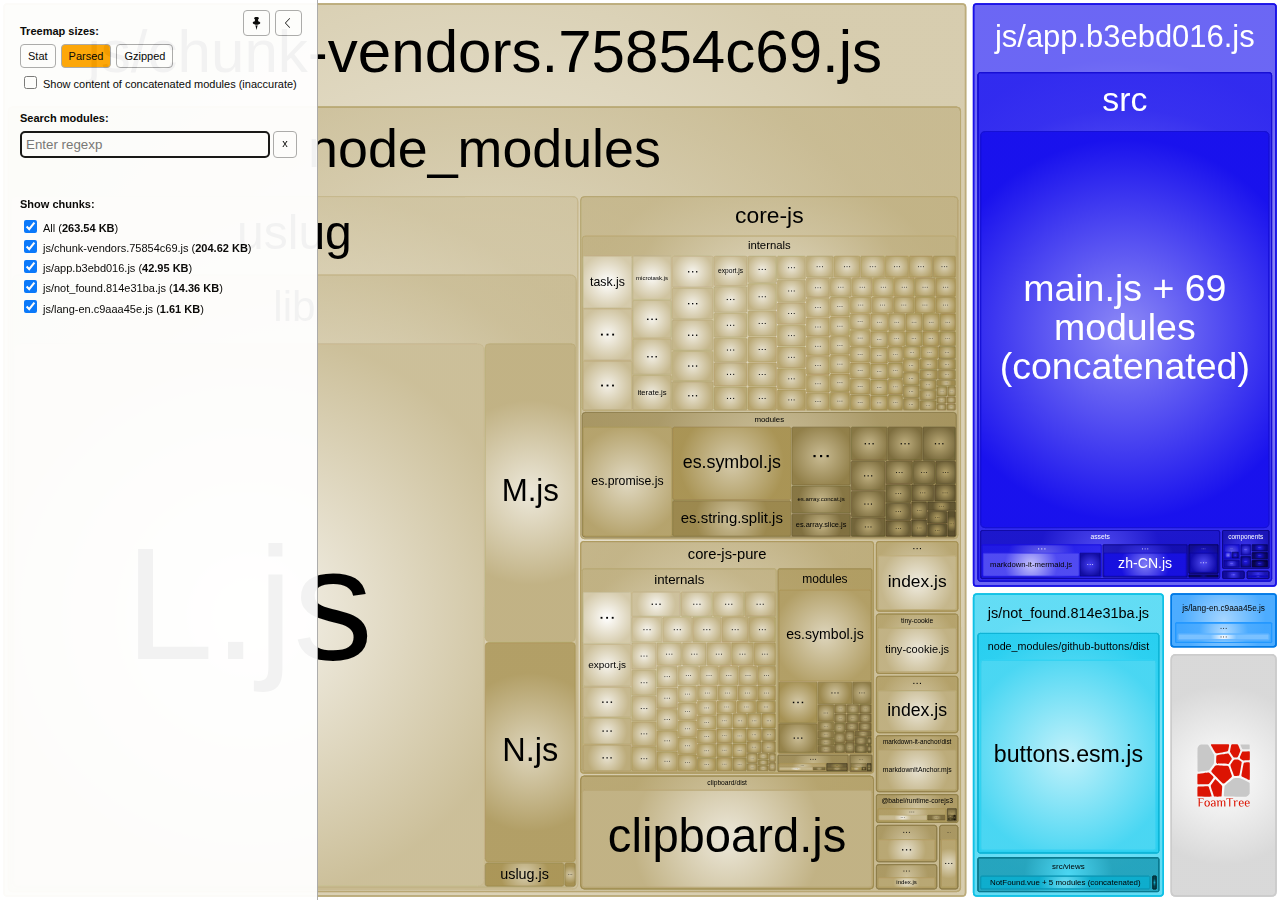
==== commit e908b8f9: "Pushed by github action 2020-05-01 10:47:21" ====
--- a/pasteme/report.html
+++ b/pasteme/report.html
@@ -3,7 +3,7 @@
   <head>
     <meta charset="UTF-8"/>
     <meta name="viewport" content="width=device-width, initial-scale=1"/>
-    <title>pasteme [1 May 2020 at 2:37]</title>
+    <title>pasteme [1 May 2020 at 2:47]</title>
     <link rel="shortcut icon" href="[data-uri]" type="image/x-icon" />
 
     <script>
@@ -60,7 +60,7 @@
   <body>
     <div id="app"></div>
     <script>
-      window.chartData = [{"label":"js/app.52c03c5c.js","isAsset":true,"statSize":92629,"parsedSize":43977,"gzipSize":14866,"groups":[{"id":0,"label":"multi ./src/main.js","path":"./multi ./src/main.js","statSize":28,"parsedSize":36,"gzipSize":56},{"label":"src","path":"./src","statSize":92601,"groups":[{"label":"assets","path":"./src/assets","statSize":7196,"groups":[{"label":"css","path":"./src/assets/css","statSize":1264,"groups":[{"id":"","label":"global.css","path":"./src/assets/css/global.css","statSize":1186,"parsedSize":17,"gzipSize":37},{"id":"6772","label":"highlightjs-line-numbers.css","path":"./src/assets/css/highlightjs-line-numbers.css","statSize":39,"parsedSize":17,"gzipSize":37},{"id":"eed5","label":"github-gist.css","path":"./src/assets/css/github-gist.css","statSize":39,"parsedSize":17,"gzipSize":37}],"parsedSize":51,"gzipSize":40},{"label":"js/external","path":"./src/assets/js/external","statSize":3221,"groups":[{"id":"1020","label":"markdown-it-links.js","path":"./src/assets/js/external/markdown-it-links.js","statSize":854,"parsedSize":339,"gzipSize":214},{"id":"7abd","label":"markdown-it-mermaid.js","path":"./src/assets/js/external/markdown-it-mermaid.js","statSize":2367,"parsedSize":1533,"gzipSize":770}],"parsedSize":1872,"gzipSize":900},{"label":"lang","path":"./src/assets/lang","statSize":2551,"groups":[{"id":"c019","label":"zh-CN.js","path":"./src/assets/lang/zh-CN.js","statSize":2551,"parsedSize":1330,"gzipSize":1219}],"parsedSize":1330,"gzipSize":1219},{"label":"lang lazy ^\\.\\","path":"./src/assets/lang lazy ^\\.\\","statSize":160,"groups":[{"id":"cc57","label":".*$ namespace object","path":"./src/assets/lang lazy ^\\.\\/.*$ namespace object","statSize":160,"parsedSize":427,"gzipSize":286}],"parsedSize":427,"gzipSize":286}],"parsedSize":3680,"gzipSize":2315},{"label":"components","path":"./src/components","statSize":8004,"groups":[{"label":"icons","path":"./src/components/icons","statSize":2066,"groups":[{"id":"07f3","label":"Bell.vue?vue&type=style&index=0&id=2e196018&scoped=true&lang=css&","path":"./src/components/icons/Bell.vue?vue&type=style&index=0&id=2e196018&scoped=true&lang=css&","statSize":1027,"parsedSize":75,"gzipSize":82},{"id":"92de","label":"GlobalAsia.vue?vue&type=style&index=0&id=7256b6a6&scoped=true&lang=css&","path":"./src/components/icons/GlobalAsia.vue?vue&type=style&index=0&id=7256b6a6&scoped=true&lang=css&","statSize":1039,"parsedSize":75,"gzipSize":82}],"parsedSize":150,"gzipSize":92},{"id":"08dd","label":"Loading.vue?vue&type=style&index=0&id=46fc937d&scoped=true&lang=css&","path":"./src/components/Loading.vue?vue&type=style&index=0&id=46fc937d&scoped=true&lang=css&","statSize":997,"parsedSize":75,"gzipSize":82},{"id":"2455","label":"PasteView.vue?vue&type=style&index=1&id=7e8979a0&scoped=true&lang=css&","path":"./src/components/PasteView.vue?vue&type=style&index=1&id=7e8979a0&scoped=true&lang=css&","statSize":1001,"parsedSize":75,"gzipSize":82},{"id":"2817","label":"PasteView.vue?vue&type=style&index=0&lang=css&","path":"./src/components/PasteView.vue?vue&type=style&index=0&lang=css&","statSize":953,"parsedSize":75,"gzipSize":82},{"id":"2f41","label":"Success.vue?vue&type=style&index=0&id=0d8ac766&scoped=true&lang=css&","path":"./src/components/Success.vue?vue&type=style&index=0&id=0d8ac766&scoped=true&lang=css&","statSize":997,"parsedSize":75,"gzipSize":82},{"id":"4449","label":"Footer.vue?vue&type=style&index=0&id=2d7f2c5c&scoped=true&lang=css&","path":"./src/components/Footer.vue?vue&type=style&index=0&id=2d7f2c5c&scoped=true&lang=css&","statSize":995,"parsedSize":75,"gzipSize":82},{"id":"4ca2","label":"Header.vue?vue&type=style&index=0&id=685828c7&scoped=true&lang=css&","path":"./src/components/Header.vue?vue&type=style&index=0&id=685828c7&scoped=true&lang=css&","statSize":995,"parsedSize":75,"gzipSize":82}],"parsedSize":600,"gzipSize":134},{"id":"1082","label":"App.vue?vue&type=style&index=0&id=e18e2c6e&scoped=true&lang=css&","path":"./src/App.vue?vue&type=style&index=0&id=e18e2c6e&scoped=true&lang=css&","statSize":953,"parsedSize":75,"gzipSize":82},{"id":"56d7","label":"main.js + 69 modules (concatenated)","path":"./src/main.js + 69 modules (concatenated)","statSize":75455,"parsedSize":34727,"gzipSize":11155,"concatenated":true,"groups":[{"label":"src","path":"./src/main.js + 69 modules (concatenated)/src","statSize":75205,"groups":[{"id":null,"label":"main.js","path":"./src/main.js + 69 modules (concatenated)/src/main.js","statSize":1546,"parsedSize":711,"gzipSize":228,"inaccurateSizes":true},{"id":null,"label":"App.vue","path":"./src/main.js + 69 modules (concatenated)/src/App.vue","statSize":549,"parsedSize":252,"gzipSize":81,"inaccurateSizes":true},{"label":"assets/js","path":"./src/main.js + 69 modules (concatenated)/src/assets/js","statSize":15001,"groups":[{"id":null,"label":"router.js","path":"./src/main.js + 69 modules (concatenated)/src/assets/js/router.js","statSize":1205,"parsedSize":554,"gzipSize":178,"inaccurateSizes":true},{"id":null,"label":"store.js","path":"./src/main.js + 69 modules (concatenated)/src/assets/js/store.js","statSize":716,"parsedSize":329,"gzipSize":105,"inaccurateSizes":true},{"id":null,"label":"i18n.js","path":"./src/main.js + 69 modules (concatenated)/src/assets/js/i18n.js","statSize":1096,"parsedSize":504,"gzipSize":162,"inaccurateSizes":true},{"id":null,"label":"api.js","path":"./src/main.js + 69 modules (concatenated)/src/assets/js/api.js","statSize":1312,"parsedSize":603,"gzipSize":193,"inaccurateSizes":true},{"label":"external","path":"./src/main.js + 69 modules (concatenated)/src/assets/js/external","statSize":1825,"groups":[{"id":null,"label":"markdown-it.js","path":"./src/main.js + 69 modules (concatenated)/src/assets/js/external/markdown-it.js","statSize":1825,"parsedSize":839,"gzipSize":269,"inaccurateSizes":true}],"parsedSize":839,"gzipSize":269,"inaccurateSizes":true},{"label":"event","path":"./src/main.js + 69 modules (concatenated)/src/assets/js/event","statSize":131,"groups":[{"id":null,"label":"directive-register.js","path":"./src/main.js + 69 modules (concatenated)/src/assets/js/event/directive-register.js","statSize":131,"parsedSize":60,"gzipSize":19,"inaccurateSizes":true}],"parsedSize":60,"gzipSize":19,"inaccurateSizes":true},{"id":null,"label":"getters.js","path":"./src/main.js + 69 modules (concatenated)/src/assets/js/getters.js","statSize":325,"parsedSize":149,"gzipSize":48,"inaccurateSizes":true},{"label":"mixins","path":"./src/main.js + 69 modules (concatenated)/src/assets/js/mixins","statSize":569,"groups":[{"id":null,"label":"stateMixin.js","path":"./src/main.js + 69 modules (concatenated)/src/assets/js/mixins/stateMixin.js","statSize":569,"parsedSize":261,"gzipSize":84,"inaccurateSizes":true}],"parsedSize":261,"gzipSize":84,"inaccurateSizes":true},{"id":null,"label":"highlightjs-line-numbers.js","path":"./src/main.js + 69 modules (concatenated)/src/assets/js/highlightjs-line-numbers.js","statSize":7822,"parsedSize":3599,"gzipSize":1156,"inaccurateSizes":true}],"parsedSize":6903,"gzipSize":2217,"inaccurateSizes":true},{"id":null,"label":"App.vue?vue&type=template&id=e18e2c6e&scoped=true&","path":"./src/main.js + 69 modules (concatenated)/src/App.vue?vue&type=template&id=e18e2c6e&scoped=true&","statSize":953,"parsedSize":438,"gzipSize":140,"inaccurateSizes":true},{"id":null,"label":"App.vue?vue&type=script&lang=js&","path":"./src/main.js + 69 modules (concatenated)/src/App.vue?vue&type=script&lang=js&","statSize":1015,"parsedSize":467,"gzipSize":150,"inaccurateSizes":true},{"label":"views","path":"./src/main.js + 69 modules (concatenated)/src/views","statSize":5407,"groups":[{"id":null,"label":"Index.vue","path":"./src/main.js + 69 modules (concatenated)/src/views/Index.vue","statSize":560,"parsedSize":257,"gzipSize":82,"inaccurateSizes":true},{"id":null,"label":"Index.vue?vue&type=template&id=4bf5ff72&scoped=true&","path":"./src/main.js + 69 modules (concatenated)/src/views/Index.vue?vue&type=template&id=4bf5ff72&scoped=true&","statSize":686,"parsedSize":315,"gzipSize":101,"inaccurateSizes":true},{"id":null,"label":"Index.vue?vue&type=script&lang=js&","path":"./src/main.js + 69 modules (concatenated)/src/views/Index.vue?vue&type=script&lang=js&","statSize":4161,"parsedSize":1915,"gzipSize":615,"inaccurateSizes":true}],"parsedSize":2488,"gzipSize":799,"inaccurateSizes":true},{"label":"components","path":"./src/main.js + 69 modules (concatenated)/src/components","statSize":50734,"groups":[{"id":null,"label":"Header.vue","path":"./src/main.js + 69 modules (concatenated)/src/components/Header.vue","statSize":564,"parsedSize":259,"gzipSize":83,"inaccurateSizes":true},{"id":null,"label":"Footer.vue","path":"./src/main.js + 69 modules (concatenated)/src/components/Footer.vue","statSize":564,"parsedSize":259,"gzipSize":83,"inaccurateSizes":true},{"id":null,"label":"Header.vue?vue&type=template&id=685828c7&scoped=true&","path":"./src/main.js + 69 modules (concatenated)/src/components/Header.vue?vue&type=template&id=685828c7&scoped=true&","statSize":8503,"parsedSize":3913,"gzipSize":1257,"inaccurateSizes":true},{"id":null,"label":"Header.vue?vue&type=script&lang=js&","path":"./src/main.js + 69 modules (concatenated)/src/components/Header.vue?vue&type=script&lang=js&","statSize":3676,"parsedSize":1691,"gzipSize":543,"inaccurateSizes":true},{"id":null,"label":"Footer.vue?vue&type=template&id=2d7f2c5c&scoped=true&","path":"./src/main.js + 69 modules (concatenated)/src/components/Footer.vue?vue&type=template&id=2d7f2c5c&scoped=true&","statSize":2263,"parsedSize":1041,"gzipSize":334,"inaccurateSizes":true},{"id":null,"label":"Footer.vue?vue&type=script&lang=js&","path":"./src/main.js + 69 modules (concatenated)/src/components/Footer.vue?vue&type=script&lang=js&","statSize":2080,"parsedSize":957,"gzipSize":307,"inaccurateSizes":true},{"id":null,"label":"Form.vue","path":"./src/main.js + 69 modules (concatenated)/src/components/Form.vue","statSize":467,"parsedSize":214,"gzipSize":69,"inaccurateSizes":true},{"id":null,"label":"Success.vue","path":"./src/main.js + 69 modules (concatenated)/src/components/Success.vue","statSize":568,"parsedSize":261,"gzipSize":83,"inaccurateSizes":true},{"id":null,"label":"PasswordAuth.vue","path":"./src/main.js + 69 modules (concatenated)/src/components/PasswordAuth.vue","statSize":491,"parsedSize":225,"gzipSize":72,"inaccurateSizes":true},{"id":null,"label":"PasteView.vue","path":"./src/main.js + 69 modules (concatenated)/src/components/PasteView.vue","statSize":646,"parsedSize":297,"gzipSize":95,"inaccurateSizes":true},{"id":null,"label":"Loading.vue","path":"./src/main.js + 69 modules (concatenated)/src/components/Loading.vue","statSize":568,"parsedSize":261,"gzipSize":83,"inaccurateSizes":true},{"id":null,"label":"ManualDeleted.vue","path":"./src/main.js + 69 modules (concatenated)/src/components/ManualDeleted.vue","statSize":494,"parsedSize":227,"gzipSize":73,"inaccurateSizes":true},{"id":null,"label":"Form.vue?vue&type=template&id=291b89d6&scoped=true&","path":"./src/main.js + 69 modules (concatenated)/src/components/Form.vue?vue&type=template&id=291b89d6&scoped=true&","statSize":2934,"parsedSize":1350,"gzipSize":433,"inaccurateSizes":true},{"id":null,"label":"Form.vue?vue&type=script&lang=js&","path":"./src/main.js + 69 modules (concatenated)/src/components/Form.vue?vue&type=script&lang=js&","statSize":1792,"parsedSize":824,"gzipSize":264,"inaccurateSizes":true},{"id":null,"label":"Success.vue?vue&type=template&id=0d8ac766&scoped=true&","path":"./src/main.js + 69 modules (concatenated)/src/components/Success.vue?vue&type=template&id=0d8ac766&scoped=true&","statSize":2597,"parsedSize":1195,"gzipSize":383,"inaccurateSizes":true},{"id":null,"label":"Success.vue?vue&type=script&lang=js&","path":"./src/main.js + 69 modules (concatenated)/src/components/Success.vue?vue&type=script&lang=js&","statSize":3168,"parsedSize":1458,"gzipSize":468,"inaccurateSizes":true},{"id":null,"label":"PasswordAuth.vue?vue&type=template&id=106bec58&scoped=true&","path":"./src/main.js + 69 modules (concatenated)/src/components/PasswordAuth.vue?vue&type=template&id=106bec58&scoped=true&","statSize":1207,"parsedSize":555,"gzipSize":178,"inaccurateSizes":true},{"id":null,"label":"PasswordAuth.vue?vue&type=script&lang=js&","path":"./src/main.js + 69 modules (concatenated)/src/components/PasswordAuth.vue?vue&type=script&lang=js&","statSize":1694,"parsedSize":779,"gzipSize":250,"inaccurateSizes":true},{"id":null,"label":"PasteView.vue?vue&type=template&id=7e8979a0&scoped=true&","path":"./src/main.js + 69 modules (concatenated)/src/components/PasteView.vue?vue&type=template&id=7e8979a0&scoped=true&","statSize":1980,"parsedSize":911,"gzipSize":292,"inaccurateSizes":true},{"id":null,"label":"PasteView.vue?vue&type=script&lang=js&","path":"./src/main.js + 69 modules (concatenated)/src/components/PasteView.vue?vue&type=script&lang=js&","statSize":4871,"parsedSize":2241,"gzipSize":720,"inaccurateSizes":true},{"id":null,"label":"Loading.vue?vue&type=template&id=46fc937d&scoped=true&","path":"./src/main.js + 69 modules (concatenated)/src/components/Loading.vue?vue&type=template&id=46fc937d&scoped=true&","statSize":868,"parsedSize":399,"gzipSize":128,"inaccurateSizes":true},{"id":null,"label":"Loading.vue?vue&type=script&lang=js&","path":"./src/main.js + 69 modules (concatenated)/src/components/Loading.vue?vue&type=script&lang=js&","statSize":739,"parsedSize":340,"gzipSize":109,"inaccurateSizes":true},{"id":null,"label":"ManualDeleted.vue?vue&type=template&id=e3beaf5a&scoped=true&","path":"./src/main.js + 69 modules (concatenated)/src/components/ManualDeleted.vue?vue&type=template&id=e3beaf5a&scoped=true&","statSize":1112,"parsedSize":511,"gzipSize":164,"inaccurateSizes":true},{"id":null,"label":"ManualDeleted.vue?vue&type=script&lang=js&","path":"./src/main.js + 69 modules (concatenated)/src/components/ManualDeleted.vue?vue&type=script&lang=js&","statSize":763,"parsedSize":351,"gzipSize":112,"inaccurateSizes":true},{"label":"icons","path":"./src/main.js + 69 modules (concatenated)/src/components/icons","statSize":6125,"groups":[{"id":null,"label":"GlobalAsia.vue","path":"./src/main.js + 69 modules (concatenated)/src/components/icons/GlobalAsia.vue","statSize":583,"parsedSize":268,"gzipSize":86,"inaccurateSizes":true},{"id":null,"label":"Bell.vue","path":"./src/main.js + 69 modules (concatenated)/src/components/icons/Bell.vue","statSize":559,"parsedSize":257,"gzipSize":82,"inaccurateSizes":true},{"id":null,"label":"GlobalAsia.vue?vue&type=template&id=7256b6a6&scoped=true&","path":"./src/main.js + 69 modules (concatenated)/src/components/icons/GlobalAsia.vue?vue&type=template&id=7256b6a6&scoped=true&","statSize":2158,"parsedSize":993,"gzipSize":319,"inaccurateSizes":true},{"id":null,"label":"GlobalAsia.vue?vue&type=script&lang=js&","path":"./src/main.js + 69 modules (concatenated)/src/components/icons/GlobalAsia.vue?vue&type=script&lang=js&","statSize":748,"parsedSize":344,"gzipSize":110,"inaccurateSizes":true},{"id":null,"label":"Bell.vue?vue&type=template&id=2e196018&scoped=true&","path":"./src/main.js + 69 modules (concatenated)/src/components/icons/Bell.vue?vue&type=template&id=2e196018&scoped=true&","statSize":1347,"parsedSize":619,"gzipSize":199,"inaccurateSizes":true},{"id":null,"label":"Bell.vue?vue&type=script&lang=js&","path":"./src/main.js + 69 modules (concatenated)/src/components/icons/Bell.vue?vue&type=script&lang=js&","statSize":730,"parsedSize":335,"gzipSize":107,"inaccurateSizes":true}],"parsedSize":2818,"gzipSize":905,"inaccurateSizes":true}],"parsedSize":23349,"gzipSize":7500,"inaccurateSizes":true}],"parsedSize":34611,"gzipSize":11118,"inaccurateSizes":true}]},{"label":"views","path":"./src/views","statSize":993,"groups":[{"id":"706c","label":"Index.vue?vue&type=style&index=0&id=4bf5ff72&scoped=true&lang=css&","path":"./src/views/Index.vue?vue&type=style&index=0&id=4bf5ff72&scoped=true&lang=css&","statSize":993,"parsedSize":75,"gzipSize":82}],"parsedSize":75,"gzipSize":82}],"parsedSize":39157,"gzipSize":13321}]},{"label":"js/chunk-vendors.75854c69.js","isAsset":true,"statSize":390151,"parsedSize":209527,"gzipSize":81934,"groups":[{"label":"node_modules","path":"./node_modules","statSize":389679,"groups":[{"label":"vue-cookie/src","path":"./node_modules/vue-cookie/src","statSize":1267,"groups":[{"id":"00e7","label":"vue-cookie.js","path":"./node_modules/vue-cookie/src/vue-cookie.js","statSize":1267,"parsedSize":442,"gzipSize":272}],"parsedSize":442,"gzipSize":272},{"label":"core-js-pure","path":"./node_modules/core-js-pure","statSize":66907,"groups":[{"label":"internals","path":"./node_modules/core-js-pure/internals","statSize":41393,"groups":[{"id":"0273","label":"create-non-enumerable-property.js","path":"./node_modules/core-js-pure/internals/create-non-enumerable-property.js","statSize":438,"parsedSize":141,"gzipSize":117},{"id":"0363","label":"well-known-symbol.js","path":"./node_modules/core-js-pure/internals/well-known-symbol.js","statSize":410,"parsedSize":163,"gzipSize":153},{"id":"06fa","label":"fails.js","path":"./node_modules/core-js-pure/internals/fails.js","statSize":108,"parsedSize":72,"gzipSize":77},{"id":"0cf0","label":"object-get-own-property-names.js","path":"./node_modules/core-js-pure/internals/object-get-own-property-names.js","statSize":418,"parsedSize":136,"gzipSize":136},{"id":"1561","label":"to-integer.js","path":"./node_modules/core-js-pure/internals/to-integer.js","statSize":256,"parsedSize":100,"gzipSize":107},{"id":"1875","label":"require-object-coercible.js","path":"./node_modules/core-js-pure/internals/require-object-coercible.js","statSize":228,"parsedSize":102,"gzipSize":112},{"id":"194a","label":"bind-context.js","path":"./node_modules/core-js-pure/internals/bind-context.js","statSize":599,"parsedSize":337,"gzipSize":170},{"id":"1c0a","label":"object-to-string.js","path":"./node_modules/core-js-pure/internals/object-to-string.js","statSize":474,"parsedSize":177,"gzipSize":158},{"id":"1e63","label":"native-symbol.js","path":"./node_modules/core-js-pure/internals/native-symbol.js","statSize":243,"parsedSize":116,"gzipSize":124},{"id":"2874","label":"set-to-string-tag.js","path":"./node_modules/core-js-pure/internals/set-to-string-tag.js","statSize":786,"parsedSize":242,"gzipSize":193},{"id":"2c6c","label":"create-property-descriptor.js","path":"./node_modules/core-js-pure/internals/create-property-descriptor.js","statSize":173,"parsedSize":109,"gzipSize":102},{"id":"2f5a","label":"internal-state.js","path":"./node_modules/core-js-pure/internals/internal-state.js","statSize":1546,"parsedSize":634,"gzipSize":356},{"id":"2f97","label":"a-possible-prototype.js","path":"./node_modules/core-js-pure/internals/a-possible-prototype.js","statSize":208,"parsedSize":141,"gzipSize":139},{"id":"3ac6","label":"global.js","path":"./node_modules/core-js-pure/internals/global.js","statSize":465,"parsedSize":271,"gzipSize":171},{"id":"3e80","label":"uid.js","path":"./node_modules/core-js-pure/internals/uid.js","statSize":177,"parsedSize":127,"gzipSize":130},{"id":"4056","label":"define-iterator.js","path":"./node_modules/core-js-pure/internals/define-iterator.js","statSize":4042,"parsedSize":1079,"gzipSize":628},{"id":"4180","label":"object-define-property.js","path":"./node_modules/core-js-pure/internals/object-define-property.js","statSize":805,"parsedSize":275,"gzipSize":217},{"id":"4344","label":"array-species-create.js","path":"./node_modules/core-js-pure/internals/array-species-create.js","statSize":721,"parsedSize":262,"gzipSize":200},{"id":"44ba","label":"object-get-own-property-descriptor.js","path":"./node_modules/core-js-pure/internals/object-get-own-property-descriptor.js","statSize":1001,"parsedSize":251,"gzipSize":197},{"id":"4508","label":"to-absolute-index.js","path":"./node_modules/core-js-pure/internals/to-absolute-index.js","statSize":438,"parsedSize":117,"gzipSize":118},{"id":"4896","label":"object-create.js","path":"./node_modules/core-js-pure/internals/object-create.js","statSize":1779,"parsedSize":557,"gzipSize":393},{"id":"4fff","label":"to-object.js","path":"./node_modules/core-js-pure/internals/to-object.js","statSize":254,"parsedSize":75,"gzipSize":87},{"id":"5779","label":"object-get-prototype-of.js","path":"./node_modules/core-js-pure/internals/object-get-prototype-of.js","statSize":713,"parsedSize":288,"gzipSize":201},{"id":"6220","label":"is-array.js","path":"./node_modules/core-js-pure/internals/is-array.js","statSize":226,"parsedSize":90,"gzipSize":95},{"id":"6386","label":"array-includes.js","path":"./node_modules/core-js-pure/internals/array-includes.js","statSize":1283,"parsedSize":291,"gzipSize":228},{"id":"638c","label":"indexed-object.js","path":"./node_modules/core-js-pure/internals/indexed-object.js","statSize":503,"parsedSize":189,"gzipSize":162},{"id":"6725","label":"to-length.js","path":"./node_modules/core-js-pure/internals/to-length.js","statSize":304,"parsedSize":104,"gzipSize":115},{"id":"6c15","label":"create-property.js","path":"./node_modules/core-js-pure/internals/create-property.js","statSize":465,"parsedSize":137,"gzipSize":131},{"id":"6e9a","label":"hidden-keys.js","path":"./node_modules/core-js-pure/internals/hidden-keys.js","statSize":21,"parsedSize":27,"gzipSize":47},{"id":"6f8d","label":"an-object.js","path":"./node_modules/core-js-pure/internals/an-object.js","statSize":180,"parsedSize":120,"gzipSize":124},{"id":"7042","label":"is-pure.js","path":"./node_modules/core-js-pure/internals/is-pure.js","statSize":23,"parsedSize":27,"gzipSize":47},{"id":"7043","label":"object-property-is-enumerable.js","path":"./node_modules/core-js-pure/internals/object-property-is-enumerable.js","statSize":590,"parsedSize":176,"gzipSize":158},{"id":"7168","label":"to-primitive.js","path":"./node_modules/core-js-pure/internals/to-primitive.js","statSize":779,"parsedSize":334,"gzipSize":188},{"id":"7463","label":"iterators.js","path":"./node_modules/core-js-pure/internals/iterators.js","statSize":21,"parsedSize":27,"gzipSize":47},{"id":"764b","label":"path.js","path":"./node_modules/core-js-pure/internals/path.js","statSize":21,"parsedSize":27,"gzipSize":47},{"id":"7685","label":"shared-store.js","path":"./node_modules/core-js-pure/internals/shared-store.js","statSize":211,"parsedSize":95,"gzipSize":109},{"id":"77b2","label":"ie8-dom-define.js","path":"./node_modules/core-js-pure/internals/ie8-dom-define.js","statSize":378,"parsedSize":163,"gzipSize":146},{"id":"78a2","label":"dom-iterables.js","path":"./node_modules/core-js-pure/internals/dom-iterables.js","statSize":753,"parsedSize":526,"gzipSize":280},{"id":"78e7","label":"has.js","path":"./node_modules/core-js-pure/internals/has.js","statSize":121,"parsedSize":82,"gzipSize":88},{"id":"7a37","label":"document-create-element.js","path":"./node_modules/core-js-pure/internals/document-create-element.js","statSize":340,"parsedSize":138,"gzipSize":128},{"id":"8e11","label":"object-get-own-property-names-external.js","path":"./node_modules/core-js-pure/internals/object-get-own-property-names-external.js","statSize":737,"parsedSize":295,"gzipSize":216},{"id":"8f95","label":"classof.js","path":"./node_modules/core-js-pure/internals/classof.js","statSize":897,"parsedSize":343,"gzipSize":243},{"id":"8fad","label":"set-global.js","path":"./node_modules/core-js-pure/internals/set-global.js","statSize":304,"parsedSize":107,"gzipSize":111},{"id":"96e9","label":"native-weak-map.js","path":"./node_modules/core-js-pure/internals/native-weak-map.js","statSize":258,"parsedSize":119,"gzipSize":126},{"id":"9883","label":"get-built-in.js","path":"./node_modules/core-js-pure/internals/get-built-in.js","statSize":434,"parsedSize":192,"gzipSize":158},{"id":"9bfb","label":"define-well-known-symbol.js","path":"./node_modules/core-js-pure/internals/define-well-known-symbol.js","statSize":437,"parsedSize":153,"gzipSize":138},{"id":"9c96","label":"array-method-has-species-support.js","path":"./node_modules/core-js-pure/internals/array-method-has-species-support.js","statSize":422,"parsedSize":194,"gzipSize":157},{"id":"9e57","label":"enum-bug-keys.js","path":"./node_modules/core-js-pure/internals/enum-bug-keys.js","statSize":178,"parsedSize":134,"gzipSize":129},{"id":"a016","label":"object-keys.js","path":"./node_modules/core-js-pure/internals/object-keys.js","statSize":303,"parsedSize":94,"gzipSize":104},{"id":"a0e5","label":"is-forced.js","path":"./node_modules/core-js-pure/internals/is-forced.js","statSize":573,"parsedSize":263,"gzipSize":220},{"id":"a205","label":"object-get-own-property-symbols.js","path":"./node_modules/core-js-pure/internals/object-get-own-property-symbols.js","statSize":42,"parsedSize":47,"gzipSize":67},{"id":"a421","label":"to-indexed-object.js","path":"./node_modules/core-js-pure/internals/to-indexed-object.js","statSize":285,"parsedSize":82,"gzipSize":91},{"id":"a5eb","label":"export.js","path":"./node_modules/core-js-pure/internals/export.js","statSize":4208,"parsedSize":881,"gzipSize":537},{"id":"ab85","label":"function-to-string.js","path":"./node_modules/core-js-pure/internals/function-to-string.js","statSize":119,"parsedSize":91,"gzipSize":97},{"id":"b2ed","label":"shared-key.js","path":"./node_modules/core-js-pure/internals/shared-key.js","statSize":196,"parsedSize":104,"gzipSize":110},{"id":"b323","label":"object-keys-internal.js","path":"./node_modules/core-js-pure/internals/object-keys-internal.js","statSize":582,"parsedSize":223,"gzipSize":187},{"id":"bb83","label":"iterators-core.js","path":"./node_modules/core-js-pure/internals/iterators-core.js","statSize":1351,"parsedSize":320,"gzipSize":262},{"id":"c1b2","label":"descriptors.js","path":"./node_modules/core-js-pure/internals/descriptors.js","statSize":214,"parsedSize":129,"gzipSize":122},{"id":"c230","label":"object-define-properties.js","path":"./node_modules/core-js-pure/internals/object-define-properties.js","statSize":647,"parsedSize":192,"gzipSize":171},{"id":"c44e","label":"add-to-unscopables.js","path":"./node_modules/core-js-pure/internals/add-to-unscopables.js","statSize":46,"parsedSize":37,"gzipSize":51},{"id":"cbd0","label":"string-multibyte.js","path":"./node_modules/core-js-pure/internals/string-multibyte.js","statSize":1150,"parsedSize":334,"gzipSize":246},{"id":"cc94","label":"a-function.js","path":"./node_modules/core-js-pure/internals/a-function.js","statSize":140,"parsedSize":118,"gzipSize":111},{"id":"d659","label":"shared.js","path":"./node_modules/core-js-pure/internals/shared.js","statSize":352,"parsedSize":218,"gzipSize":202},{"id":"d666","label":"redefine.js","path":"./node_modules/core-js-pure/internals/redefine.js","statSize":266,"parsedSize":93,"gzipSize":97},{"id":"dee0","label":"array-iteration.js","path":"./node_modules/core-js-pure/internals/array-iteration.js","statSize":2551,"parsedSize":546,"gzipSize":376},{"id":"dfdb","label":"is-object.js","path":"./node_modules/core-js-pure/internals/is-object.js","statSize":110,"parsedSize":94,"gzipSize":89},{"id":"ec62","label":"object-set-prototype-of.js","path":"./node_modules/core-js-pure/internals/object-set-prototype-of.js","statSize":859,"parsedSize":317,"gzipSize":232},{"id":"edbd","label":"html.js","path":"./node_modules/core-js-pure/internals/html.js","statSize":116,"parsedSize":74,"gzipSize":83},{"id":"f575","label":"create-iterator-constructor.js","path":"./node_modules/core-js-pure/internals/create-iterator-constructor.js","statSize":746,"parsedSize":244,"gzipSize":190},{"id":"f5fb","label":"correct-prototype-getter.js","path":"./node_modules/core-js-pure/internals/correct-prototype-getter.js","statSize":208,"parsedSize":153,"gzipSize":134},{"id":"fbcc","label":"wrapped-well-known-symbol.js","path":"./node_modules/core-js-pure/internals/wrapped-well-known-symbol.js","statSize":55,"parsedSize":30,"gzipSize":50},{"id":"fc48","label":"classof-raw.js","path":"./node_modules/core-js-pure/internals/classof-raw.js","statSize":106,"parsedSize":84,"gzipSize":96}],"parsedSize":14630,"gzipSize":5230},{"label":"modules","path":"./node_modules/core-js-pure/modules","statSize":23531,"groups":[{"id":"0c82","label":"esnext.symbol.async-dispose.js","path":"./node_modules/core-js-pure/modules/esnext.symbol.async-dispose.js","statSize":213,"parsedSize":50,"gzipSize":70},{"id":"0e67","label":"es.symbol.iterator.js","path":"./node_modules/core-js-pure/modules/es.symbol.iterator.js","statSize":208,"parsedSize":46,"gzipSize":66},{"id":"22a9","label":"es.symbol.has-instance.js","path":"./node_modules/core-js-pure/modules/es.symbol.has-instance.js","statSize":217,"parsedSize":49,"gzipSize":69},{"id":"266f","label":"esnext.symbol.pattern-match.js","path":"./node_modules/core-js-pure/modules/esnext.symbol.pattern-match.js","statSize":214,"parsedSize":50,"gzipSize":70},{"id":"274e","label":"es.symbol.split.js","path":"./node_modules/core-js-pure/modules/es.symbol.split.js","statSize":199,"parsedSize":43,"gzipSize":63},{"id":"2e85","label":"es.symbol.replace.js","path":"./node_modules/core-js-pure/modules/es.symbol.replace.js","statSize":205,"parsedSize":45,"gzipSize":65},{"id":"3e47","label":"es.object.define-property.js","path":"./node_modules/core-js-pure/modules/es.object.define-property.js","statSize":403,"parsedSize":124,"gzipSize":129},{"id":"3e47b","label":"es.string.iterator.js","path":"./node_modules/core-js-pure/modules/es.string.iterator.js","statSize":1052,"parsedSize":337,"gzipSize":240},{"id":"5145","label":"web.dom-collections.iterator.js","path":"./node_modules/core-js-pure/modules/web.dom-collections.iterator.js","statSize":755,"parsedSize":186,"gzipSize":167},{"id":"522d","label":"es.json.to-string-tag.js","path":"./node_modules/core-js-pure/modules/es.json.to-string-tag.js","statSize":243,"parsedSize":64,"gzipSize":79},{"id":"64db","label":"es.symbol.description.js","path":"./node_modules/core-js-pure/modules/es.symbol.description.js","statSize":9,"parsedSize":15,"gzipSize":35},{"id":"6f89","label":"es.object.to-string.js","path":"./node_modules/core-js-pure/modules/es.object.to-string.js","statSize":9,"parsedSize":15,"gzipSize":35},{"id":"7201","label":"esnext.symbol.dispose.js","path":"./node_modules/core-js-pure/modules/esnext.symbol.dispose.js","statSize":203,"parsedSize":45,"gzipSize":65},{"id":"74fd","label":"esnext.symbol.observable.js","path":"./node_modules/core-js-pure/modules/esnext.symbol.observable.js","statSize":204,"parsedSize":48,"gzipSize":68},{"id":"8176","label":"es.math.to-string-tag.js","path":"./node_modules/core-js-pure/modules/es.math.to-string-tag.js","statSize":191,"parsedSize":50,"gzipSize":67},{"id":"8b7b","label":"es.symbol.js","path":"./node_modules/core-js-pure/modules/es.symbol.js","statSize":12814,"parsedSize":3672,"gzipSize":1706},{"id":"8d05","label":"es.symbol.to-primitive.js","path":"./node_modules/core-js-pure/modules/es.symbol.to-primitive.js","statSize":217,"parsedSize":49,"gzipSize":69},{"id":"9080","label":"es.symbol.is-concat-spreadable.js","path":"./node_modules/core-js-pure/modules/es.symbol.is-concat-spreadable.js","statSize":238,"parsedSize":56,"gzipSize":76},{"id":"9103","label":"es.array.iterator.js","path":"./node_modules/core-js-pure/modules/es.array.iterator.js","statSize":2216,"parsedSize":498,"gzipSize":312},{"id":"9802","label":"esnext.symbol.replace-all.js","path":"./node_modules/core-js-pure/modules/esnext.symbol.replace-all.js","statSize":149,"parsedSize":48,"gzipSize":68},{"id":"980e","label":"es.symbol.search.js","path":"./node_modules/core-js-pure/modules/es.symbol.search.js","statSize":202,"parsedSize":44,"gzipSize":64},{"id":"9ac4","label":"es.symbol.species.js","path":"./node_modules/core-js-pure/modules/es.symbol.species.js","statSize":205,"parsedSize":45,"gzipSize":65},{"id":"aa1b","label":"es.symbol.unscopables.js","path":"./node_modules/core-js-pure/modules/es.symbol.unscopables.js","statSize":217,"parsedSize":49,"gzipSize":69},{"id":"e363","label":"es.symbol.async-iterator.js","path":"./node_modules/core-js-pure/modules/es.symbol.async-iterator.js","statSize":223,"parsedSize":51,"gzipSize":71},{"id":"e699","label":"es.symbol.match.js","path":"./node_modules/core-js-pure/modules/es.symbol.match.js","statSize":199,"parsedSize":43,"gzipSize":63},{"id":"e7cc","label":"es.symbol.match-all.js","path":"./node_modules/core-js-pure/modules/es.symbol.match-all.js","statSize":153,"parsedSize":46,"gzipSize":66},{"id":"ef09","label":"es.symbol.to-string-tag.js","path":"./node_modules/core-js-pure/modules/es.symbol.to-string-tag.js","statSize":217,"parsedSize":49,"gzipSize":69},{"id":"fc93","label":"es.array.concat.js","path":"./node_modules/core-js-pure/modules/es.array.concat.js","statSize":2156,"parsedSize":700,"gzipSize":463}],"parsedSize":6517,"gzipSize":2615},{"label":"es","path":"./node_modules/core-js-pure/es","statSize":1563,"groups":[{"label":"symbol","path":"./node_modules/core-js-pure/es/symbol","statSize":1249,"groups":[{"id":"1c29","label":"index.js","path":"./node_modules/core-js-pure/es/symbol/index.js","statSize":953,"parsedSize":241,"gzipSize":161},{"id":"2364","label":"iterator.js","path":"./node_modules/core-js-pure/es/symbol/iterator.js","statSize":296,"parsedSize":89,"gzipSize":100}],"parsedSize":330,"gzipSize":192},{"label":"object","path":"./node_modules/core-js-pure/es/object","statSize":314,"groups":[{"id":"a38c","label":"define-property.js","path":"./node_modules/core-js-pure/es/object/define-property.js","statSize":314,"parsedSize":148,"gzipSize":130}],"parsedSize":148,"gzipSize":130}],"parsedSize":478,"gzipSize":252},{"label":"features","path":"./node_modules/core-js-pure/features","statSize":420,"groups":[{"label":"symbol","path":"./node_modules/core-js-pure/features/symbol","statSize":359,"groups":[{"id":"373a","label":"iterator.js","path":"./node_modules/core-js-pure/features/symbol/iterator.js","statSize":54,"parsedSize":36,"gzipSize":56},{"id":"b5f1","label":"index.js","path":"./node_modules/core-js-pure/features/symbol/index.js","statSize":305,"parsedSize":86,"gzipSize":85}],"parsedSize":122,"gzipSize":96},{"label":"object","path":"./node_modules/core-js-pure/features/object","statSize":61,"groups":[{"id":"9a13","label":"define-property.js","path":"./node_modules/core-js-pure/features/object/define-property.js","statSize":61,"parsedSize":36,"gzipSize":56}],"parsedSize":36,"gzipSize":56}],"parsedSize":158,"gzipSize":102}],"parsedSize":21783,"gzipSize":7621},{"label":"core-js","path":"./node_modules/core-js","statSize":123690,"groups":[{"label":"internals","path":"./node_modules/core-js/internals","statSize":68145,"groups":[{"id":"057f","label":"object-get-own-property-names-external.js","path":"./node_modules/core-js/internals/object-get-own-property-names-external.js","statSize":737,"parsedSize":295,"gzipSize":216},{"id":"06cf","label":"object-get-own-property-descriptor.js","path":"./node_modules/core-js/internals/object-get-own-property-descriptor.js","statSize":1001,"parsedSize":251,"gzipSize":198},{"id":"0cfb","label":"ie8-dom-define.js","path":"./node_modules/core-js/internals/ie8-dom-define.js","statSize":378,"parsedSize":163,"gzipSize":146},{"id":"129f","label":"same-value.js","path":"./node_modules/core-js/internals/same-value.js","statSize":248,"parsedSize":91,"gzipSize":98},{"id":"14c3","label":"regexp-exec-abstract.js","path":"./node_modules/core-js/internals/regexp-exec-abstract.js","statSize":598,"parsedSize":345,"gzipSize":230},{"id":"17c2","label":"array-for-each.js","path":"./node_modules/core-js/internals/array-for-each.js","statSize":459,"parsedSize":168,"gzipSize":150},{"id":"19aa","label":"an-instance.js","path":"./node_modules/core-js/internals/an-instance.js","statSize":185,"parsedSize":127,"gzipSize":126},{"id":"1be4","label":"html.js","path":"./node_modules/core-js/internals/html.js","statSize":116,"parsedSize":74,"gzipSize":82},{"id":"1c0b","label":"a-function.js","path":"./node_modules/core-js/internals/a-function.js","statSize":140,"parsedSize":118,"gzipSize":111},{"id":"1c7e","label":"check-correctness-of-iteration.js","path":"./node_modules/core-js/internals/check-correctness-of-iteration.js","statSize":936,"parsedSize":354,"gzipSize":210},{"id":"1d80","label":"require-object-coercible.js","path":"./node_modules/core-js/internals/require-object-coercible.js","statSize":228,"parsedSize":102,"gzipSize":112},{"id":"1dde","label":"array-method-has-species-support.js","path":"./node_modules/core-js/internals/array-method-has-species-support.js","statSize":422,"parsedSize":194,"gzipSize":159},{"id":"2266","label":"iterate.js","path":"./node_modules/core-js/internals/iterate.js","statSize":1685,"parsedSize":582,"gzipSize":371},{"id":"23cb","label":"to-absolute-index.js","path":"./node_modules/core-js/internals/to-absolute-index.js","statSize":438,"parsedSize":117,"gzipSize":118},{"id":"23e7","label":"export.js","path":"./node_modules/core-js/internals/export.js","statSize":2519,"parsedSize":430,"gzipSize":316},{"id":"241c","label":"object-get-own-property-names.js","path":"./node_modules/core-js/internals/object-get-own-property-names.js","statSize":418,"parsedSize":136,"gzipSize":136},{"id":"2626","label":"set-species.js","path":"./node_modules/core-js/internals/set-species.js","statSize":638,"parsedSize":202,"gzipSize":170},{"id":"2cf4","label":"task.js","path":"./node_modules/core-js/internals/task.js","statSize":2953,"parsedSize":1088,"gzipSize":624},{"id":"35a1","label":"get-iterator-method.js","path":"./node_modules/core-js/internals/get-iterator-method.js","statSize":343,"parsedSize":146,"gzipSize":137},{"id":"37e8","label":"object-define-properties.js","path":"./node_modules/core-js/internals/object-define-properties.js","statSize":647,"parsedSize":192,"gzipSize":173},{"id":"3bbe","label":"a-possible-prototype.js","path":"./node_modules/core-js/internals/a-possible-prototype.js","statSize":208,"parsedSize":141,"gzipSize":141},{"id":"3f8c","label":"iterators.js","path":"./node_modules/core-js/internals/iterators.js","statSize":21,"parsedSize":27,"gzipSize":47},{"id":"428f","label":"path.js","path":"./node_modules/core-js/internals/path.js","statSize":49,"parsedSize":36,"gzipSize":56},{"id":"44ad","label":"indexed-object.js","path":"./node_modules/core-js/internals/indexed-object.js","statSize":503,"parsedSize":189,"gzipSize":163},{"id":"44d2","label":"add-to-unscopables.js","path":"./node_modules/core-js/internals/add-to-unscopables.js","statSize":652,"parsedSize":156,"gzipSize":151},{"id":"44de","label":"host-report-errors.js","path":"./node_modules/core-js/internals/host-report-errors.js","statSize":223,"parsedSize":132,"gzipSize":124},{"id":"44e7","label":"is-regexp.js","path":"./node_modules/core-js/internals/is-regexp.js","statSize":443,"parsedSize":150,"gzipSize":147},{"id":"4840","label":"species-constructor.js","path":"./node_modules/core-js/internals/species-constructor.js","statSize":516,"parsedSize":167,"gzipSize":148},{"id":"4930","label":"native-symbol.js","path":"./node_modules/core-js/internals/native-symbol.js","statSize":243,"parsedSize":116,"gzipSize":124},{"id":"4d64","label":"array-includes.js","path":"./node_modules/core-js/internals/array-includes.js","statSize":1283,"parsedSize":291,"gzipSize":226},{"id":"50c4","label":"to-length.js","path":"./node_modules/core-js/internals/to-length.js","statSize":304,"parsedSize":104,"gzipSize":115},{"id":"5135","label":"has.js","path":"./node_modules/core-js/internals/has.js","statSize":121,"parsedSize":82,"gzipSize":88},{"id":"5692","label":"shared.js","path":"./node_modules/core-js/internals/shared.js","statSize":352,"parsedSize":218,"gzipSize":202},{"id":"56ef","label":"own-keys.js","path":"./node_modules/core-js/internals/own-keys.js","statSize":616,"parsedSize":163,"gzipSize":151},{"id":"5899","label":"whitespaces.js","path":"./node_modules/core-js/internals/whitespaces.js","statSize":252,"parsedSize":72,"gzipSize":120},{"id":"58a8","label":"string-trim.js","path":"./node_modules/core-js/internals/string-trim.js","statSize":1079,"parsedSize":252,"gzipSize":190},{"id":"5c6c","label":"create-property-descriptor.js","path":"./node_modules/core-js/internals/create-property-descriptor.js","statSize":173,"parsedSize":109,"gzipSize":102},{"id":"60da","label":"object-assign.js","path":"./node_modules/core-js/internals/object-assign.js","statSize":1711,"parsedSize":508,"gzipSize":359},{"id":"6547","label":"string-multibyte.js","path":"./node_modules/core-js/internals/string-multibyte.js","statSize":1150,"parsedSize":334,"gzipSize":247},{"id":"65f0","label":"array-species-create.js","path":"./node_modules/core-js/internals/array-species-create.js","statSize":721,"parsedSize":262,"gzipSize":201},{"id":"69f3","label":"internal-state.js","path":"./node_modules/core-js/internals/internal-state.js","statSize":1546,"parsedSize":634,"gzipSize":359},{"id":"6eeb","label":"redefine.js","path":"./node_modules/core-js/internals/redefine.js","statSize":1687,"parsedSize":596,"gzipSize":355},{"id":"7418","label":"object-get-own-property-symbols.js","path":"./node_modules/core-js/internals/object-get-own-property-symbols.js","statSize":42,"parsedSize":47,"gzipSize":67},{"id":"746f","label":"define-well-known-symbol.js","path":"./node_modules/core-js/internals/define-well-known-symbol.js","statSize":437,"parsedSize":153,"gzipSize":139},{"id":"7839","label":"enum-bug-keys.js","path":"./node_modules/core-js/internals/enum-bug-keys.js","statSize":178,"parsedSize":134,"gzipSize":129},{"id":"7b0b","label":"to-object.js","path":"./node_modules/core-js/internals/to-object.js","statSize":254,"parsedSize":75,"gzipSize":87},{"id":"7c73","label":"object-create.js","path":"./node_modules/core-js/internals/object-create.js","statSize":1779,"parsedSize":557,"gzipSize":395},{"id":"7dd0","label":"define-iterator.js","path":"./node_modules/core-js/internals/define-iterator.js","statSize":4042,"parsedSize":1079,"gzipSize":627},{"id":"7f9a","label":"native-weak-map.js","path":"./node_modules/core-js/internals/native-weak-map.js","statSize":258,"parsedSize":119,"gzipSize":126},{"id":"825a","label":"an-object.js","path":"./node_modules/core-js/internals/an-object.js","statSize":180,"parsedSize":120,"gzipSize":126},{"id":"83ab","label":"descriptors.js","path":"./node_modules/core-js/internals/descriptors.js","statSize":214,"parsedSize":129,"gzipSize":123},{"id":"8418","label":"create-property.js","path":"./node_modules/core-js/internals/create-property.js","statSize":465,"parsedSize":137,"gzipSize":130},{"id":"861d","label":"is-object.js","path":"./node_modules/core-js/internals/is-object.js","statSize":110,"parsedSize":94,"gzipSize":89},{"id":"8aa5","label":"advance-string-index.js","path":"./node_modules/core-js/internals/advance-string-index.js","statSize":287,"parsedSize":108,"gzipSize":111},{"id":"90e3","label":"uid.js","path":"./node_modules/core-js/internals/uid.js","statSize":177,"parsedSize":127,"gzipSize":130},{"id":"9112","label":"create-non-enumerable-property.js","path":"./node_modules/core-js/internals/create-non-enumerable-property.js","statSize":438,"parsedSize":141,"gzipSize":117},{"id":"9263","label":"regexp-exec.js","path":"./node_modules/core-js/internals/regexp-exec.js","statSize":1659,"parsedSize":553,"gzipSize":356},{"id":"94ca","label":"is-forced.js","path":"./node_modules/core-js/internals/is-forced.js","statSize":573,"parsedSize":263,"gzipSize":220},{"id":"9bdd","label":"call-with-safe-iteration-closing.js","path":"./node_modules/core-js/internals/call-with-safe-iteration-closing.js","statSize":456,"parsedSize":156,"gzipSize":146},{"id":"9bf2","label":"object-define-property.js","path":"./node_modules/core-js/internals/object-define-property.js","statSize":805,"parsedSize":275,"gzipSize":218},{"id":"9e81","label":"function-to-string.js","path":"./node_modules/core-js/internals/function-to-string.js","statSize":119,"parsedSize":91,"gzipSize":97},{"id":"9ed3","label":"create-iterator-constructor.js","path":"./node_modules/core-js/internals/create-iterator-constructor.js","statSize":746,"parsedSize":244,"gzipSize":188},{"id":"a691","label":"to-integer.js","path":"./node_modules/core-js/internals/to-integer.js","statSize":256,"parsedSize":100,"gzipSize":107},{"id":"ad6d","label":"regexp-flags.js","path":"./node_modules/core-js/internals/regexp-flags.js","statSize":492,"parsedSize":217,"gzipSize":164},{"id":"ae93","label":"iterators-core.js","path":"./node_modules/core-js/internals/iterators-core.js","statSize":1351,"parsedSize":320,"gzipSize":262},{"id":"b041","label":"object-to-string.js","path":"./node_modules/core-js/internals/object-to-string.js","statSize":474,"parsedSize":177,"gzipSize":158},{"id":"b301","label":"sloppy-array-method.js","path":"./node_modules/core-js/internals/sloppy-array-method.js","statSize":321,"parsedSize":148,"gzipSize":133},{"id":"b39a","label":"user-agent.js","path":"./node_modules/core-js/internals/user-agent.js","statSize":117,"parsedSize":73,"gzipSize":92},{"id":"b575","label":"microtask.js","path":"./node_modules/core-js/internals/microtask.js","statSize":2517,"parsedSize":726,"gzipSize":472},{"id":"b622","label":"well-known-symbol.js","path":"./node_modules/core-js/internals/well-known-symbol.js","statSize":410,"parsedSize":163,"gzipSize":152},{"id":"b727","label":"array-iteration.js","path":"./node_modules/core-js/internals/array-iteration.js","statSize":2551,"parsedSize":546,"gzipSize":377},{"id":"c032","label":"wrapped-well-known-symbol.js","path":"./node_modules/core-js/internals/wrapped-well-known-symbol.js","statSize":55,"parsedSize":30,"gzipSize":50},{"id":"c04e","label":"to-primitive.js","path":"./node_modules/core-js/internals/to-primitive.js","statSize":779,"parsedSize":334,"gzipSize":190},{"id":"c430","label":"is-pure.js","path":"./node_modules/core-js/internals/is-pure.js","statSize":24,"parsedSize":27,"gzipSize":47},{"id":"c6b6","label":"classof-raw.js","path":"./node_modules/core-js/internals/classof-raw.js","statSize":106,"parsedSize":84,"gzipSize":96},{"id":"c6cd","label":"shared-store.js","path":"./node_modules/core-js/internals/shared-store.js","statSize":211,"parsedSize":95,"gzipSize":108},{"id":"ca84","label":"object-keys-internal.js","path":"./node_modules/core-js/internals/object-keys-internal.js","statSize":582,"parsedSize":223,"gzipSize":188},{"id":"cc12","label":"document-create-element.js","path":"./node_modules/core-js/internals/document-create-element.js","statSize":340,"parsedSize":138,"gzipSize":129},{"id":"cdf9","label":"promise-resolve.js","path":"./node_modules/core-js/internals/promise-resolve.js","statSize":427,"parsedSize":169,"gzipSize":148},{"id":"ce4e","label":"set-global.js","path":"./node_modules/core-js/internals/set-global.js","statSize":304,"parsedSize":107,"gzipSize":112},{"id":"d012","label":"hidden-keys.js","path":"./node_modules/core-js/internals/hidden-keys.js","statSize":21,"parsedSize":27,"gzipSize":47},{"id":"d039","label":"fails.js","path":"./node_modules/core-js/internals/fails.js","statSize":108,"parsedSize":72,"gzipSize":77},{"id":"d066","label":"get-built-in.js","path":"./node_modules/core-js/internals/get-built-in.js","statSize":434,"parsedSize":192,"gzipSize":158},{"id":"d1e7","label":"object-property-is-enumerable.js","path":"./node_modules/core-js/internals/object-property-is-enumerable.js","statSize":590,"parsedSize":176,"gzipSize":158},{"id":"d2bb","label":"object-set-prototype-of.js","path":"./node_modules/core-js/internals/object-set-prototype-of.js","statSize":859,"parsedSize":317,"gzipSize":231},{"id":"d44e","label":"set-to-string-tag.js","path":"./node_modules/core-js/internals/set-to-string-tag.js","statSize":425,"parsedSize":165,"gzipSize":154},{"id":"d784","label":"fix-regexp-well-known-symbol-logic.js","path":"./node_modules/core-js/internals/fix-regexp-well-known-symbol-logic.js","statSize":3542,"parsedSize":1025,"gzipSize":518},{"id":"da84","label":"global.js","path":"./node_modules/core-js/internals/global.js","statSize":465,"parsedSize":271,"gzipSize":171},{"id":"df75","label":"object-keys.js","path":"./node_modules/core-js/internals/object-keys.js","statSize":303,"parsedSize":94,"gzipSize":104},{"id":"e070","label":"forced-string-trim-method.js","path":"./node_modules/core-js/internals/forced-string-trim-method.js","statSize":423,"parsedSize":140,"gzipSize":135},{"id":"e163","label":"object-get-prototype-of.js","path":"./node_modules/core-js/internals/object-get-prototype-of.js","statSize":713,"parsedSize":288,"gzipSize":202},{"id":"e177","label":"correct-prototype-getter.js","path":"./node_modules/core-js/internals/correct-prototype-getter.js","statSize":208,"parsedSize":153,"gzipSize":135},{"id":"e2cc","label":"redefine-all.js","path":"./node_modules/core-js/internals/redefine-all.js","statSize":186,"parsedSize":97,"gzipSize":100},{"id":"e583","label":"parse-int.js","path":"./node_modules/core-js/internals/parse-int.js","statSize":585,"parsedSize":209,"gzipSize":185},{"id":"e58c","label":"array-last-index-of.js","path":"./node_modules/core-js/internals/array-last-index-of.js","statSize":1115,"parsedSize":376,"gzipSize":270},{"id":"e667","label":"perform.js","path":"./node_modules/core-js/internals/perform.js","statSize":156,"parsedSize":103,"gzipSize":95},{"id":"e893","label":"copy-constructor-properties.js","path":"./node_modules/core-js/internals/copy-constructor-properties.js","statSize":616,"parsedSize":174,"gzipSize":152},{"id":"e8b5","label":"is-array.js","path":"./node_modules/core-js/internals/is-array.js","statSize":226,"parsedSize":90,"gzipSize":95},{"id":"e95a","label":"is-array-iterator-method.js","path":"./node_modules/core-js/internals/is-array-iterator-method.js","statSize":361,"parsedSize":144,"gzipSize":140},{"id":"f069","label":"new-promise-capability.js","path":"./node_modules/core-js/internals/new-promise-capability.js","statSize":522,"parsedSize":258,"gzipSize":193},{"id":"f5df","label":"classof.js","path":"./node_modules/core-js/internals/classof.js","statSize":897,"parsedSize":343,"gzipSize":242},{"id":"f772","label":"shared-key.js","path":"./node_modules/core-js/internals/shared-key.js","statSize":196,"parsedSize":104,"gzipSize":110},{"id":"f8c2","label":"bind-context.js","path":"./node_modules/core-js/internals/bind-context.js","statSize":599,"parsedSize":337,"gzipSize":169},{"id":"fc6a","label":"to-indexed-object.js","path":"./node_modules/core-js/internals/to-indexed-object.js","statSize":285,"parsedSize":82,"gzipSize":91},{"id":"fdbc","label":"dom-iterables.js","path":"./node_modules/core-js/internals/dom-iterables.js","statSize":753,"parsedSize":526,"gzipSize":280},{"id":"fea9","label":"native-promise-constructor.js","path":"./node_modules/core-js/internals/native-promise-constructor.js","statSize":79,"parsedSize":52,"gzipSize":72}],"parsedSize":24008,"gzipSize":8543},{"label":"modules","path":"./node_modules/core-js/modules","statSize":55545,"groups":[{"id":"0d03","label":"es.date.to-string.js","path":"./node_modules/core-js/modules/es.date.to-string.js","statSize":605,"parsedSize":187,"gzipSize":166},{"id":"1276","label":"es.string.split.js","path":"./node_modules/core-js/modules/es.string.split.js","statSize":5463,"parsedSize":1820,"gzipSize":907},{"id":"159b","label":"web.dom-collections.for-each.js","path":"./node_modules/core-js/modules/web.dom-collections.for-each.js","statSize":691,"parsedSize":176,"gzipSize":155},{"id":"25f0","label":"es.regexp.to-string.js","path":"./node_modules/core-js/modules/es.regexp.to-string.js","statSize":985,"parsedSize":383,"gzipSize":275},{"id":"4160","label":"es.array.for-each.js","path":"./node_modules/core-js/modules/es.array.for-each.js","statSize":300,"parsedSize":119,"gzipSize":127},{"id":"466d","label":"es.string.match.js","path":"./node_modules/core-js/modules/es.string.match.js","statSize":1649,"parsedSize":527,"gzipSize":336},{"id":"498a","label":"es.string.trim.js","path":"./node_modules/core-js/modules/es.string.trim.js","statSize":421,"parsedSize":155,"gzipSize":145},{"id":"4de4","label":"es.array.filter.js","path":"./node_modules/core-js/modules/es.array.filter.js","statSize":581,"parsedSize":203,"gzipSize":173},{"id":"5319","label":"es.string.replace.js","path":"./node_modules/core-js/modules/es.string.replace.js","statSize":4945,"parsedSize":1463,"gzipSize":809},{"id":"841c","label":"es.string.search.js","path":"./node_modules/core-js/modules/es.string.search.js","statSize":1437,"parsedSize":437,"gzipSize":283},{"id":"99af","label":"es.array.concat.js","path":"./node_modules/core-js/modules/es.array.concat.js","statSize":2156,"parsedSize":700,"gzipSize":465},{"id":"a4d3","label":"es.symbol.js","path":"./node_modules/core-js/modules/es.symbol.js","statSize":12814,"parsedSize":3672,"gzipSize":1704},{"id":"a79d","label":"es.promise.finally.js","path":"./node_modules/core-js/modules/es.promise.finally.js","statSize":1267,"parsedSize":478,"gzipSize":264},{"id":"ac1f","label":"es.regexp.exec.js","path":"./node_modules/core-js/modules/es.regexp.exec.js","statSize":186,"parsedSize":116,"gzipSize":124},{"id":"b64b","label":"es.object.keys.js","path":"./node_modules/core-js/modules/es.object.keys.js","statSize":469,"parsedSize":165,"gzipSize":147},{"id":"baa5","label":"es.array.last-index-of.js","path":"./node_modules/core-js/modules/es.array.last-index-of.js","statSize":320,"parsedSize":115,"gzipSize":123},{"id":"c975","label":"es.array.index-of.js","path":"./node_modules/core-js/modules/es.array.index-of.js","statSize":779,"parsedSize":283,"gzipSize":222},{"id":"caad","label":"es.array.includes.js","path":"./node_modules/core-js/modules/es.array.includes.js","statSize":573,"parsedSize":201,"gzipSize":170},{"id":"cca6","label":"es.object.assign.js","path":"./node_modules/core-js/modules/es.object.assign.js","statSize":265,"parsedSize":109,"gzipSize":117},{"id":"d3b7","label":"es.object.to-string.js","path":"./node_modules/core-js/modules/es.object.to-string.js","statSize":367,"parsedSize":109,"gzipSize":118},{"id":"dbb4","label":"es.object.get-own-property-descriptors.js","path":"./node_modules/core-js/modules/es.object.get-own-property-descriptors.js","statSize":1028,"parsedSize":270,"gzipSize":226},{"id":"e25e","label":"es.parse-int.js","path":"./node_modules/core-js/modules/es.parse-int.js","statSize":292,"parsedSize":91,"gzipSize":102},{"id":"e260","label":"es.array.iterator.js","path":"./node_modules/core-js/modules/es.array.iterator.js","statSize":2216,"parsedSize":498,"gzipSize":312},{"id":"e439","label":"es.object.get-own-property-descriptor.js","path":"./node_modules/core-js/modules/es.object.get-own-property-descriptor.js","statSize":778,"parsedSize":219,"gzipSize":188},{"id":"e6cf","label":"es.promise.js","path":"./node_modules/core-js/modules/es.promise.js","statSize":13012,"parsedSize":4123,"gzipSize":1884},{"id":"fb6a","label":"es.array.slice.js","path":"./node_modules/core-js/modules/es.array.slice.js","statSize":1946,"parsedSize":574,"gzipSize":389}],"parsedSize":17193,"gzipSize":6598}],"parsedSize":41201,"gzipSize":14406},{"label":"tiny-cookie","path":"./node_modules/tiny-cookie","statSize":3820,"groups":[{"id":"06b1","label":"tiny-cookie.js","path":"./node_modules/tiny-cookie/tiny-cookie.js","statSize":3820,"parsedSize":1652,"gzipSize":861}],"parsedSize":1652,"gzipSize":861},{"label":"uslug","path":"./node_modules/uslug","statSize":148445,"groups":[{"id":"19dd","label":"index.js","path":"./node_modules/uslug/index.js","statSize":40,"parsedSize":36,"gzipSize":56},{"label":"lib","path":"./node_modules/uslug/lib","statSize":148405,"groups":[{"id":"2d93","label":"Z.js","path":"./node_modules/uslug/lib/Z.js","statSize":533,"parsedSize":113,"gzipSize":98},{"id":"3393","label":"L.js","path":"./node_modules/uslug/lib/L.js","statSize":122689,"parsedSize":104295,"gzipSize":43500},{"id":"66d5","label":"N.js","path":"./node_modules/uslug/lib/N.js","statSize":9987,"parsedSize":8158,"gzipSize":2781},{"id":"7f55","label":"M.js","path":"./node_modules/uslug/lib/M.js","statSize":13423,"parsedSize":11060,"gzipSize":4258},{"id":"e4cb","label":"uslug.js","path":"./node_modules/uslug/lib/uslug.js","statSize":1773,"parsedSize":787,"gzipSize":473}],"parsedSize":124413,"gzipSize":52765}],"parsedSize":124449,"gzipSize":52809},{"label":"markdown-it-anchor/dist","path":"./node_modules/markdown-it-anchor/dist","statSize":1566,"groups":[{"id":"1c78","label":"markdownItAnchor.mjs","path":"./node_modules/markdown-it-anchor/dist/markdownItAnchor.mjs","statSize":1566,"parsedSize":1564,"gzipSize":770}],"parsedSize":1564,"gzipSize":770},{"label":"vue-loader/lib/runtime","path":"./node_modules/vue-loader/lib/runtime","statSize":2689,"groups":[{"id":"2877","label":"componentNormalizer.js","path":"./node_modules/vue-loader/lib/runtime/componentNormalizer.js","statSize":2689,"parsedSize":780,"gzipSize":441}],"parsedSize":780,"gzipSize":441},{"label":"@babel/runtime-corejs3","path":"./node_modules/@babel/runtime-corejs3","statSize":1429,"groups":[{"label":"helpers/esm","path":"./node_modules/@babel/runtime-corejs3/helpers/esm","statSize":1233,"groups":[{"id":"2fa7","label":"defineProperty.js","path":"./node_modules/@babel/runtime-corejs3/helpers/esm/defineProperty.js","statSize":345,"parsedSize":191,"gzipSize":155},{"id":"bf2d","label":"typeof.js","path":"./node_modules/@babel/runtime-corejs3/helpers/esm/typeof.js","statSize":888,"parsedSize":516,"gzipSize":217}],"parsedSize":707,"gzipSize":284},{"label":"core-js","path":"./node_modules/@babel/runtime-corejs3/core-js","statSize":196,"groups":[{"label":"symbol","path":"./node_modules/@babel/runtime-corejs3/core-js/symbol","statSize":66,"groups":[{"id":"6271","label":"iterator.js","path":"./node_modules/@babel/runtime-corejs3/core-js/symbol/iterator.js","statSize":66,"parsedSize":36,"gzipSize":56}],"parsedSize":36,"gzipSize":56},{"label":"object","path":"./node_modules/@babel/runtime-corejs3/core-js/object","statSize":73,"groups":[{"id":"85d3","label":"define-property.js","path":"./node_modules/@babel/runtime-corejs3/core-js/object/define-property.js","statSize":73,"parsedSize":36,"gzipSize":56}],"parsedSize":36,"gzipSize":56},{"id":"ab88","label":"symbol.js","path":"./node_modules/@babel/runtime-corejs3/core-js/symbol.js","statSize":57,"parsedSize":36,"gzipSize":56}],"parsedSize":108,"gzipSize":71}],"parsedSize":815,"gzipSize":315},{"label":"clipboard/dist","path":"./node_modules/clipboard/dist","statSize":29276,"groups":[{"id":"b311","label":"clipboard.js","path":"./node_modules/clipboard/dist/clipboard.js","statSize":29276,"parsedSize":10763,"gzipSize":3302}],"parsedSize":10763,"gzipSize":3302},{"label":"markdown-it-highlightjs","path":"./node_modules/markdown-it-highlightjs","statSize":1077,"groups":[{"id":"b792","label":"index.js","path":"./node_modules/markdown-it-highlightjs/index.js","statSize":1077,"parsedSize":541,"gzipSize":304}],"parsedSize":541,"gzipSize":304},{"label":"@ryanlee2014/markdown-it-katex","path":"./node_modules/@ryanlee2014/markdown-it-katex","statSize":5762,"groups":[{"id":"bb8d","label":"index.js","path":"./node_modules/@ryanlee2014/markdown-it-katex/index.js","statSize":5762,"parsedSize":1921,"gzipSize":890}],"parsedSize":1921,"gzipSize":890},{"label":"markdown-it-task-checkbox","path":"./node_modules/markdown-it-task-checkbox","statSize":3751,"groups":[{"id":"bcf0","label":"index.js","path":"./node_modules/markdown-it-task-checkbox/index.js","statSize":3751,"parsedSize":1570,"gzipSize":721}],"parsedSize":1570,"gzipSize":721}],"parsedSize":207481,"gzipSize":78704},{"label":"buildin","path":"./buildin","statSize":472,"groups":[{"id":"c8ba","label":"global.js","path":"./buildin/global.js","statSize":472,"parsedSize":145,"gzipSize":130}],"parsedSize":145,"gzipSize":130}]},{"label":"js/lang-en.c9aaa45e.js","isAsset":true,"statSize":2118,"parsedSize":1647,"gzipSize":1053,"groups":[{"label":"src/assets/lang","path":"./src/assets/lang","statSize":2118,"groups":[{"id":"d500","label":"en.js","path":"./src/assets/lang/en.js","statSize":2118,"parsedSize":1453,"gzipSize":1007}],"parsedSize":1453,"gzipSize":1007}]},{"label":"js/not_found.814e31ba.js","isAsset":true,"statSize":24091,"parsedSize":14709,"gzipSize":5762,"groups":[{"label":"src/views","path":"./src/views","statSize":5314,"groups":[{"id":"553f","label":"NotFound.vue?vue&type=style&index=0&id=309aa33a&scoped=true&lang=css&","path":"./src/views/NotFound.vue?vue&type=style&index=0&id=309aa33a&scoped=true&lang=css&","statSize":999,"parsedSize":75,"gzipSize":82},{"id":"9703","label":"NotFound.vue + 5 modules (concatenated)","path":"./src/views/NotFound.vue + 5 modules (concatenated)","statSize":4315,"parsedSize":2069,"gzipSize":921,"concatenated":true,"groups":[{"label":"src/views","path":"./src/views/NotFound.vue + 5 modules (concatenated)/src/views","statSize":2991,"groups":[{"id":null,"label":"NotFound.vue","path":"./src/views/NotFound.vue + 5 modules (concatenated)/src/views/NotFound.vue","statSize":572,"parsedSize":274,"gzipSize":122,"inaccurateSizes":true},{"id":null,"label":"NotFound.vue?vue&type=template&id=309aa33a&scoped=true&","path":"./src/views/NotFound.vue + 5 modules (concatenated)/src/views/NotFound.vue?vue&type=template&id=309aa33a&scoped=true&","statSize":1457,"parsedSize":698,"gzipSize":310,"inaccurateSizes":true},{"id":null,"label":"NotFound.vue?vue&type=script&lang=js&","path":"./src/views/NotFound.vue + 5 modules (concatenated)/src/views/NotFound.vue?vue&type=script&lang=js&","statSize":962,"parsedSize":461,"gzipSize":205,"inaccurateSizes":true}],"parsedSize":1434,"gzipSize":638,"inaccurateSizes":true},{"label":"node_modules/vue-github-button","path":"./src/views/NotFound.vue + 5 modules (concatenated)/node_modules/vue-github-button","statSize":1314,"groups":[{"id":null,"label":"index.js","path":"./src/views/NotFound.vue + 5 modules (concatenated)/node_modules/vue-github-button/index.js","statSize":1314,"parsedSize":630,"gzipSize":280,"inaccurateSizes":true}],"parsedSize":630,"gzipSize":280,"inaccurateSizes":true}]}],"parsedSize":2144,"gzipSize":946},{"label":"node_modules/github-buttons/dist","path":"./node_modules/github-buttons/dist","statSize":18777,"groups":[{"id":"ab4d","label":"buttons.esm.js","path":"./node_modules/github-buttons/dist/buttons.esm.js","statSize":18777,"parsedSize":12455,"gzipSize":4952}],"parsedSize":12455,"gzipSize":4952}]}];
+      window.chartData = [{"label":"js/app.b3ebd016.js","isAsset":true,"statSize":92629,"parsedSize":43977,"gzipSize":14866,"groups":[{"id":0,"label":"multi ./src/main.js","path":"./multi ./src/main.js","statSize":28,"parsedSize":36,"gzipSize":56},{"label":"src","path":"./src","statSize":92601,"groups":[{"label":"assets","path":"./src/assets","statSize":7196,"groups":[{"label":"css","path":"./src/assets/css","statSize":1264,"groups":[{"id":"","label":"global.css","path":"./src/assets/css/global.css","statSize":1186,"parsedSize":17,"gzipSize":37},{"id":"6772","label":"highlightjs-line-numbers.css","path":"./src/assets/css/highlightjs-line-numbers.css","statSize":39,"parsedSize":17,"gzipSize":37},{"id":"eed5","label":"github-gist.css","path":"./src/assets/css/github-gist.css","statSize":39,"parsedSize":17,"gzipSize":37}],"parsedSize":51,"gzipSize":40},{"label":"js/external","path":"./src/assets/js/external","statSize":3221,"groups":[{"id":"1020","label":"markdown-it-links.js","path":"./src/assets/js/external/markdown-it-links.js","statSize":854,"parsedSize":339,"gzipSize":214},{"id":"7abd","label":"markdown-it-mermaid.js","path":"./src/assets/js/external/markdown-it-mermaid.js","statSize":2367,"parsedSize":1533,"gzipSize":770}],"parsedSize":1872,"gzipSize":900},{"label":"lang","path":"./src/assets/lang","statSize":2551,"groups":[{"id":"c019","label":"zh-CN.js","path":"./src/assets/lang/zh-CN.js","statSize":2551,"parsedSize":1330,"gzipSize":1219}],"parsedSize":1330,"gzipSize":1219},{"label":"lang lazy ^\\.\\","path":"./src/assets/lang lazy ^\\.\\","statSize":160,"groups":[{"id":"cc57","label":".*$ namespace object","path":"./src/assets/lang lazy ^\\.\\/.*$ namespace object","statSize":160,"parsedSize":427,"gzipSize":286}],"parsedSize":427,"gzipSize":286}],"parsedSize":3680,"gzipSize":2315},{"label":"components","path":"./src/components","statSize":8004,"groups":[{"label":"icons","path":"./src/components/icons","statSize":2066,"groups":[{"id":"07f3","label":"Bell.vue?vue&type=style&index=0&id=2e196018&scoped=true&lang=css&","path":"./src/components/icons/Bell.vue?vue&type=style&index=0&id=2e196018&scoped=true&lang=css&","statSize":1027,"parsedSize":75,"gzipSize":82},{"id":"92de","label":"GlobalAsia.vue?vue&type=style&index=0&id=7256b6a6&scoped=true&lang=css&","path":"./src/components/icons/GlobalAsia.vue?vue&type=style&index=0&id=7256b6a6&scoped=true&lang=css&","statSize":1039,"parsedSize":75,"gzipSize":82}],"parsedSize":150,"gzipSize":92},{"id":"08dd","label":"Loading.vue?vue&type=style&index=0&id=46fc937d&scoped=true&lang=css&","path":"./src/components/Loading.vue?vue&type=style&index=0&id=46fc937d&scoped=true&lang=css&","statSize":997,"parsedSize":75,"gzipSize":82},{"id":"2455","label":"PasteView.vue?vue&type=style&index=1&id=7e8979a0&scoped=true&lang=css&","path":"./src/components/PasteView.vue?vue&type=style&index=1&id=7e8979a0&scoped=true&lang=css&","statSize":1001,"parsedSize":75,"gzipSize":82},{"id":"2817","label":"PasteView.vue?vue&type=style&index=0&lang=css&","path":"./src/components/PasteView.vue?vue&type=style&index=0&lang=css&","statSize":953,"parsedSize":75,"gzipSize":82},{"id":"2f41","label":"Success.vue?vue&type=style&index=0&id=0d8ac766&scoped=true&lang=css&","path":"./src/components/Success.vue?vue&type=style&index=0&id=0d8ac766&scoped=true&lang=css&","statSize":997,"parsedSize":75,"gzipSize":82},{"id":"4449","label":"Footer.vue?vue&type=style&index=0&id=2d7f2c5c&scoped=true&lang=css&","path":"./src/components/Footer.vue?vue&type=style&index=0&id=2d7f2c5c&scoped=true&lang=css&","statSize":995,"parsedSize":75,"gzipSize":82},{"id":"4ca2","label":"Header.vue?vue&type=style&index=0&id=685828c7&scoped=true&lang=css&","path":"./src/components/Header.vue?vue&type=style&index=0&id=685828c7&scoped=true&lang=css&","statSize":995,"parsedSize":75,"gzipSize":82}],"parsedSize":600,"gzipSize":134},{"id":"1082","label":"App.vue?vue&type=style&index=0&id=e18e2c6e&scoped=true&lang=css&","path":"./src/App.vue?vue&type=style&index=0&id=e18e2c6e&scoped=true&lang=css&","statSize":953,"parsedSize":75,"gzipSize":82},{"id":"56d7","label":"main.js + 69 modules (concatenated)","path":"./src/main.js + 69 modules (concatenated)","statSize":75455,"parsedSize":34727,"gzipSize":11155,"concatenated":true,"groups":[{"label":"src","path":"./src/main.js + 69 modules (concatenated)/src","statSize":75205,"groups":[{"id":null,"label":"main.js","path":"./src/main.js + 69 modules (concatenated)/src/main.js","statSize":1546,"parsedSize":711,"gzipSize":228,"inaccurateSizes":true},{"id":null,"label":"App.vue","path":"./src/main.js + 69 modules (concatenated)/src/App.vue","statSize":549,"parsedSize":252,"gzipSize":81,"inaccurateSizes":true},{"label":"assets/js","path":"./src/main.js + 69 modules (concatenated)/src/assets/js","statSize":15001,"groups":[{"id":null,"label":"router.js","path":"./src/main.js + 69 modules (concatenated)/src/assets/js/router.js","statSize":1205,"parsedSize":554,"gzipSize":178,"inaccurateSizes":true},{"id":null,"label":"store.js","path":"./src/main.js + 69 modules (concatenated)/src/assets/js/store.js","statSize":716,"parsedSize":329,"gzipSize":105,"inaccurateSizes":true},{"id":null,"label":"i18n.js","path":"./src/main.js + 69 modules (concatenated)/src/assets/js/i18n.js","statSize":1096,"parsedSize":504,"gzipSize":162,"inaccurateSizes":true},{"id":null,"label":"api.js","path":"./src/main.js + 69 modules (concatenated)/src/assets/js/api.js","statSize":1312,"parsedSize":603,"gzipSize":193,"inaccurateSizes":true},{"label":"external","path":"./src/main.js + 69 modules (concatenated)/src/assets/js/external","statSize":1825,"groups":[{"id":null,"label":"markdown-it.js","path":"./src/main.js + 69 modules (concatenated)/src/assets/js/external/markdown-it.js","statSize":1825,"parsedSize":839,"gzipSize":269,"inaccurateSizes":true}],"parsedSize":839,"gzipSize":269,"inaccurateSizes":true},{"label":"event","path":"./src/main.js + 69 modules (concatenated)/src/assets/js/event","statSize":131,"groups":[{"id":null,"label":"directive-register.js","path":"./src/main.js + 69 modules (concatenated)/src/assets/js/event/directive-register.js","statSize":131,"parsedSize":60,"gzipSize":19,"inaccurateSizes":true}],"parsedSize":60,"gzipSize":19,"inaccurateSizes":true},{"id":null,"label":"getters.js","path":"./src/main.js + 69 modules (concatenated)/src/assets/js/getters.js","statSize":325,"parsedSize":149,"gzipSize":48,"inaccurateSizes":true},{"label":"mixins","path":"./src/main.js + 69 modules (concatenated)/src/assets/js/mixins","statSize":569,"groups":[{"id":null,"label":"stateMixin.js","path":"./src/main.js + 69 modules (concatenated)/src/assets/js/mixins/stateMixin.js","statSize":569,"parsedSize":261,"gzipSize":84,"inaccurateSizes":true}],"parsedSize":261,"gzipSize":84,"inaccurateSizes":true},{"id":null,"label":"highlightjs-line-numbers.js","path":"./src/main.js + 69 modules (concatenated)/src/assets/js/highlightjs-line-numbers.js","statSize":7822,"parsedSize":3599,"gzipSize":1156,"inaccurateSizes":true}],"parsedSize":6903,"gzipSize":2217,"inaccurateSizes":true},{"id":null,"label":"App.vue?vue&type=template&id=e18e2c6e&scoped=true&","path":"./src/main.js + 69 modules (concatenated)/src/App.vue?vue&type=template&id=e18e2c6e&scoped=true&","statSize":953,"parsedSize":438,"gzipSize":140,"inaccurateSizes":true},{"id":null,"label":"App.vue?vue&type=script&lang=js&","path":"./src/main.js + 69 modules (concatenated)/src/App.vue?vue&type=script&lang=js&","statSize":1015,"parsedSize":467,"gzipSize":150,"inaccurateSizes":true},{"label":"views","path":"./src/main.js + 69 modules (concatenated)/src/views","statSize":5407,"groups":[{"id":null,"label":"Index.vue","path":"./src/main.js + 69 modules (concatenated)/src/views/Index.vue","statSize":560,"parsedSize":257,"gzipSize":82,"inaccurateSizes":true},{"id":null,"label":"Index.vue?vue&type=template&id=4bf5ff72&scoped=true&","path":"./src/main.js + 69 modules (concatenated)/src/views/Index.vue?vue&type=template&id=4bf5ff72&scoped=true&","statSize":686,"parsedSize":315,"gzipSize":101,"inaccurateSizes":true},{"id":null,"label":"Index.vue?vue&type=script&lang=js&","path":"./src/main.js + 69 modules (concatenated)/src/views/Index.vue?vue&type=script&lang=js&","statSize":4161,"parsedSize":1915,"gzipSize":615,"inaccurateSizes":true}],"parsedSize":2488,"gzipSize":799,"inaccurateSizes":true},{"label":"components","path":"./src/main.js + 69 modules (concatenated)/src/components","statSize":50734,"groups":[{"id":null,"label":"Header.vue","path":"./src/main.js + 69 modules (concatenated)/src/components/Header.vue","statSize":564,"parsedSize":259,"gzipSize":83,"inaccurateSizes":true},{"id":null,"label":"Footer.vue","path":"./src/main.js + 69 modules (concatenated)/src/components/Footer.vue","statSize":564,"parsedSize":259,"gzipSize":83,"inaccurateSizes":true},{"id":null,"label":"Header.vue?vue&type=template&id=685828c7&scoped=true&","path":"./src/main.js + 69 modules (concatenated)/src/components/Header.vue?vue&type=template&id=685828c7&scoped=true&","statSize":8503,"parsedSize":3913,"gzipSize":1257,"inaccurateSizes":true},{"id":null,"label":"Header.vue?vue&type=script&lang=js&","path":"./src/main.js + 69 modules (concatenated)/src/components/Header.vue?vue&type=script&lang=js&","statSize":3676,"parsedSize":1691,"gzipSize":543,"inaccurateSizes":true},{"id":null,"label":"Footer.vue?vue&type=template&id=2d7f2c5c&scoped=true&","path":"./src/main.js + 69 modules (concatenated)/src/components/Footer.vue?vue&type=template&id=2d7f2c5c&scoped=true&","statSize":2263,"parsedSize":1041,"gzipSize":334,"inaccurateSizes":true},{"id":null,"label":"Footer.vue?vue&type=script&lang=js&","path":"./src/main.js + 69 modules (concatenated)/src/components/Footer.vue?vue&type=script&lang=js&","statSize":2080,"parsedSize":957,"gzipSize":307,"inaccurateSizes":true},{"id":null,"label":"Form.vue","path":"./src/main.js + 69 modules (concatenated)/src/components/Form.vue","statSize":467,"parsedSize":214,"gzipSize":69,"inaccurateSizes":true},{"id":null,"label":"Success.vue","path":"./src/main.js + 69 modules (concatenated)/src/components/Success.vue","statSize":568,"parsedSize":261,"gzipSize":83,"inaccurateSizes":true},{"id":null,"label":"PasswordAuth.vue","path":"./src/main.js + 69 modules (concatenated)/src/components/PasswordAuth.vue","statSize":491,"parsedSize":225,"gzipSize":72,"inaccurateSizes":true},{"id":null,"label":"PasteView.vue","path":"./src/main.js + 69 modules (concatenated)/src/components/PasteView.vue","statSize":646,"parsedSize":297,"gzipSize":95,"inaccurateSizes":true},{"id":null,"label":"Loading.vue","path":"./src/main.js + 69 modules (concatenated)/src/components/Loading.vue","statSize":568,"parsedSize":261,"gzipSize":83,"inaccurateSizes":true},{"id":null,"label":"ManualDeleted.vue","path":"./src/main.js + 69 modules (concatenated)/src/components/ManualDeleted.vue","statSize":494,"parsedSize":227,"gzipSize":73,"inaccurateSizes":true},{"id":null,"label":"Form.vue?vue&type=template&id=291b89d6&scoped=true&","path":"./src/main.js + 69 modules (concatenated)/src/components/Form.vue?vue&type=template&id=291b89d6&scoped=true&","statSize":2934,"parsedSize":1350,"gzipSize":433,"inaccurateSizes":true},{"id":null,"label":"Form.vue?vue&type=script&lang=js&","path":"./src/main.js + 69 modules (concatenated)/src/components/Form.vue?vue&type=script&lang=js&","statSize":1792,"parsedSize":824,"gzipSize":264,"inaccurateSizes":true},{"id":null,"label":"Success.vue?vue&type=template&id=0d8ac766&scoped=true&","path":"./src/main.js + 69 modules (concatenated)/src/components/Success.vue?vue&type=template&id=0d8ac766&scoped=true&","statSize":2597,"parsedSize":1195,"gzipSize":383,"inaccurateSizes":true},{"id":null,"label":"Success.vue?vue&type=script&lang=js&","path":"./src/main.js + 69 modules (concatenated)/src/components/Success.vue?vue&type=script&lang=js&","statSize":3168,"parsedSize":1458,"gzipSize":468,"inaccurateSizes":true},{"id":null,"label":"PasswordAuth.vue?vue&type=template&id=106bec58&scoped=true&","path":"./src/main.js + 69 modules (concatenated)/src/components/PasswordAuth.vue?vue&type=template&id=106bec58&scoped=true&","statSize":1207,"parsedSize":555,"gzipSize":178,"inaccurateSizes":true},{"id":null,"label":"PasswordAuth.vue?vue&type=script&lang=js&","path":"./src/main.js + 69 modules (concatenated)/src/components/PasswordAuth.vue?vue&type=script&lang=js&","statSize":1694,"parsedSize":779,"gzipSize":250,"inaccurateSizes":true},{"id":null,"label":"PasteView.vue?vue&type=template&id=7e8979a0&scoped=true&","path":"./src/main.js + 69 modules (concatenated)/src/components/PasteView.vue?vue&type=template&id=7e8979a0&scoped=true&","statSize":1980,"parsedSize":911,"gzipSize":292,"inaccurateSizes":true},{"id":null,"label":"PasteView.vue?vue&type=script&lang=js&","path":"./src/main.js + 69 modules (concatenated)/src/components/PasteView.vue?vue&type=script&lang=js&","statSize":4871,"parsedSize":2241,"gzipSize":720,"inaccurateSizes":true},{"id":null,"label":"Loading.vue?vue&type=template&id=46fc937d&scoped=true&","path":"./src/main.js + 69 modules (concatenated)/src/components/Loading.vue?vue&type=template&id=46fc937d&scoped=true&","statSize":868,"parsedSize":399,"gzipSize":128,"inaccurateSizes":true},{"id":null,"label":"Loading.vue?vue&type=script&lang=js&","path":"./src/main.js + 69 modules (concatenated)/src/components/Loading.vue?vue&type=script&lang=js&","statSize":739,"parsedSize":340,"gzipSize":109,"inaccurateSizes":true},{"id":null,"label":"ManualDeleted.vue?vue&type=template&id=e3beaf5a&scoped=true&","path":"./src/main.js + 69 modules (concatenated)/src/components/ManualDeleted.vue?vue&type=template&id=e3beaf5a&scoped=true&","statSize":1112,"parsedSize":511,"gzipSize":164,"inaccurateSizes":true},{"id":null,"label":"ManualDeleted.vue?vue&type=script&lang=js&","path":"./src/main.js + 69 modules (concatenated)/src/components/ManualDeleted.vue?vue&type=script&lang=js&","statSize":763,"parsedSize":351,"gzipSize":112,"inaccurateSizes":true},{"label":"icons","path":"./src/main.js + 69 modules (concatenated)/src/components/icons","statSize":6125,"groups":[{"id":null,"label":"GlobalAsia.vue","path":"./src/main.js + 69 modules (concatenated)/src/components/icons/GlobalAsia.vue","statSize":583,"parsedSize":268,"gzipSize":86,"inaccurateSizes":true},{"id":null,"label":"Bell.vue","path":"./src/main.js + 69 modules (concatenated)/src/components/icons/Bell.vue","statSize":559,"parsedSize":257,"gzipSize":82,"inaccurateSizes":true},{"id":null,"label":"GlobalAsia.vue?vue&type=template&id=7256b6a6&scoped=true&","path":"./src/main.js + 69 modules (concatenated)/src/components/icons/GlobalAsia.vue?vue&type=template&id=7256b6a6&scoped=true&","statSize":2158,"parsedSize":993,"gzipSize":319,"inaccurateSizes":true},{"id":null,"label":"GlobalAsia.vue?vue&type=script&lang=js&","path":"./src/main.js + 69 modules (concatenated)/src/components/icons/GlobalAsia.vue?vue&type=script&lang=js&","statSize":748,"parsedSize":344,"gzipSize":110,"inaccurateSizes":true},{"id":null,"label":"Bell.vue?vue&type=template&id=2e196018&scoped=true&","path":"./src/main.js + 69 modules (concatenated)/src/components/icons/Bell.vue?vue&type=template&id=2e196018&scoped=true&","statSize":1347,"parsedSize":619,"gzipSize":199,"inaccurateSizes":true},{"id":null,"label":"Bell.vue?vue&type=script&lang=js&","path":"./src/main.js + 69 modules (concatenated)/src/components/icons/Bell.vue?vue&type=script&lang=js&","statSize":730,"parsedSize":335,"gzipSize":107,"inaccurateSizes":true}],"parsedSize":2818,"gzipSize":905,"inaccurateSizes":true}],"parsedSize":23349,"gzipSize":7500,"inaccurateSizes":true}],"parsedSize":34611,"gzipSize":11118,"inaccurateSizes":true}]},{"label":"views","path":"./src/views","statSize":993,"groups":[{"id":"706c","label":"Index.vue?vue&type=style&index=0&id=4bf5ff72&scoped=true&lang=css&","path":"./src/views/Index.vue?vue&type=style&index=0&id=4bf5ff72&scoped=true&lang=css&","statSize":993,"parsedSize":75,"gzipSize":82}],"parsedSize":75,"gzipSize":82}],"parsedSize":39157,"gzipSize":13321}]},{"label":"js/chunk-vendors.75854c69.js","isAsset":true,"statSize":390151,"parsedSize":209527,"gzipSize":81934,"groups":[{"label":"node_modules","path":"./node_modules","statSize":389679,"groups":[{"label":"vue-cookie/src","path":"./node_modules/vue-cookie/src","statSize":1267,"groups":[{"id":"00e7","label":"vue-cookie.js","path":"./node_modules/vue-cookie/src/vue-cookie.js","statSize":1267,"parsedSize":442,"gzipSize":272}],"parsedSize":442,"gzipSize":272},{"label":"core-js-pure","path":"./node_modules/core-js-pure","statSize":66907,"groups":[{"label":"internals","path":"./node_modules/core-js-pure/internals","statSize":41393,"groups":[{"id":"0273","label":"create-non-enumerable-property.js","path":"./node_modules/core-js-pure/internals/create-non-enumerable-property.js","statSize":438,"parsedSize":141,"gzipSize":117},{"id":"0363","label":"well-known-symbol.js","path":"./node_modules/core-js-pure/internals/well-known-symbol.js","statSize":410,"parsedSize":163,"gzipSize":153},{"id":"06fa","label":"fails.js","path":"./node_modules/core-js-pure/internals/fails.js","statSize":108,"parsedSize":72,"gzipSize":77},{"id":"0cf0","label":"object-get-own-property-names.js","path":"./node_modules/core-js-pure/internals/object-get-own-property-names.js","statSize":418,"parsedSize":136,"gzipSize":136},{"id":"1561","label":"to-integer.js","path":"./node_modules/core-js-pure/internals/to-integer.js","statSize":256,"parsedSize":100,"gzipSize":107},{"id":"1875","label":"require-object-coercible.js","path":"./node_modules/core-js-pure/internals/require-object-coercible.js","statSize":228,"parsedSize":102,"gzipSize":112},{"id":"194a","label":"bind-context.js","path":"./node_modules/core-js-pure/internals/bind-context.js","statSize":599,"parsedSize":337,"gzipSize":170},{"id":"1c0a","label":"object-to-string.js","path":"./node_modules/core-js-pure/internals/object-to-string.js","statSize":474,"parsedSize":177,"gzipSize":158},{"id":"1e63","label":"native-symbol.js","path":"./node_modules/core-js-pure/internals/native-symbol.js","statSize":243,"parsedSize":116,"gzipSize":124},{"id":"2874","label":"set-to-string-tag.js","path":"./node_modules/core-js-pure/internals/set-to-string-tag.js","statSize":786,"parsedSize":242,"gzipSize":193},{"id":"2c6c","label":"create-property-descriptor.js","path":"./node_modules/core-js-pure/internals/create-property-descriptor.js","statSize":173,"parsedSize":109,"gzipSize":102},{"id":"2f5a","label":"internal-state.js","path":"./node_modules/core-js-pure/internals/internal-state.js","statSize":1546,"parsedSize":634,"gzipSize":356},{"id":"2f97","label":"a-possible-prototype.js","path":"./node_modules/core-js-pure/internals/a-possible-prototype.js","statSize":208,"parsedSize":141,"gzipSize":139},{"id":"3ac6","label":"global.js","path":"./node_modules/core-js-pure/internals/global.js","statSize":465,"parsedSize":271,"gzipSize":171},{"id":"3e80","label":"uid.js","path":"./node_modules/core-js-pure/internals/uid.js","statSize":177,"parsedSize":127,"gzipSize":130},{"id":"4056","label":"define-iterator.js","path":"./node_modules/core-js-pure/internals/define-iterator.js","statSize":4042,"parsedSize":1079,"gzipSize":628},{"id":"4180","label":"object-define-property.js","path":"./node_modules/core-js-pure/internals/object-define-property.js","statSize":805,"parsedSize":275,"gzipSize":217},{"id":"4344","label":"array-species-create.js","path":"./node_modules/core-js-pure/internals/array-species-create.js","statSize":721,"parsedSize":262,"gzipSize":200},{"id":"44ba","label":"object-get-own-property-descriptor.js","path":"./node_modules/core-js-pure/internals/object-get-own-property-descriptor.js","statSize":1001,"parsedSize":251,"gzipSize":197},{"id":"4508","label":"to-absolute-index.js","path":"./node_modules/core-js-pure/internals/to-absolute-index.js","statSize":438,"parsedSize":117,"gzipSize":118},{"id":"4896","label":"object-create.js","path":"./node_modules/core-js-pure/internals/object-create.js","statSize":1779,"parsedSize":557,"gzipSize":393},{"id":"4fff","label":"to-object.js","path":"./node_modules/core-js-pure/internals/to-object.js","statSize":254,"parsedSize":75,"gzipSize":87},{"id":"5779","label":"object-get-prototype-of.js","path":"./node_modules/core-js-pure/internals/object-get-prototype-of.js","statSize":713,"parsedSize":288,"gzipSize":201},{"id":"6220","label":"is-array.js","path":"./node_modules/core-js-pure/internals/is-array.js","statSize":226,"parsedSize":90,"gzipSize":95},{"id":"6386","label":"array-includes.js","path":"./node_modules/core-js-pure/internals/array-includes.js","statSize":1283,"parsedSize":291,"gzipSize":228},{"id":"638c","label":"indexed-object.js","path":"./node_modules/core-js-pure/internals/indexed-object.js","statSize":503,"parsedSize":189,"gzipSize":162},{"id":"6725","label":"to-length.js","path":"./node_modules/core-js-pure/internals/to-length.js","statSize":304,"parsedSize":104,"gzipSize":115},{"id":"6c15","label":"create-property.js","path":"./node_modules/core-js-pure/internals/create-property.js","statSize":465,"parsedSize":137,"gzipSize":131},{"id":"6e9a","label":"hidden-keys.js","path":"./node_modules/core-js-pure/internals/hidden-keys.js","statSize":21,"parsedSize":27,"gzipSize":47},{"id":"6f8d","label":"an-object.js","path":"./node_modules/core-js-pure/internals/an-object.js","statSize":180,"parsedSize":120,"gzipSize":124},{"id":"7042","label":"is-pure.js","path":"./node_modules/core-js-pure/internals/is-pure.js","statSize":23,"parsedSize":27,"gzipSize":47},{"id":"7043","label":"object-property-is-enumerable.js","path":"./node_modules/core-js-pure/internals/object-property-is-enumerable.js","statSize":590,"parsedSize":176,"gzipSize":158},{"id":"7168","label":"to-primitive.js","path":"./node_modules/core-js-pure/internals/to-primitive.js","statSize":779,"parsedSize":334,"gzipSize":188},{"id":"7463","label":"iterators.js","path":"./node_modules/core-js-pure/internals/iterators.js","statSize":21,"parsedSize":27,"gzipSize":47},{"id":"764b","label":"path.js","path":"./node_modules/core-js-pure/internals/path.js","statSize":21,"parsedSize":27,"gzipSize":47},{"id":"7685","label":"shared-store.js","path":"./node_modules/core-js-pure/internals/shared-store.js","statSize":211,"parsedSize":95,"gzipSize":109},{"id":"77b2","label":"ie8-dom-define.js","path":"./node_modules/core-js-pure/internals/ie8-dom-define.js","statSize":378,"parsedSize":163,"gzipSize":146},{"id":"78a2","label":"dom-iterables.js","path":"./node_modules/core-js-pure/internals/dom-iterables.js","statSize":753,"parsedSize":526,"gzipSize":280},{"id":"78e7","label":"has.js","path":"./node_modules/core-js-pure/internals/has.js","statSize":121,"parsedSize":82,"gzipSize":88},{"id":"7a37","label":"document-create-element.js","path":"./node_modules/core-js-pure/internals/document-create-element.js","statSize":340,"parsedSize":138,"gzipSize":128},{"id":"8e11","label":"object-get-own-property-names-external.js","path":"./node_modules/core-js-pure/internals/object-get-own-property-names-external.js","statSize":737,"parsedSize":295,"gzipSize":216},{"id":"8f95","label":"classof.js","path":"./node_modules/core-js-pure/internals/classof.js","statSize":897,"parsedSize":343,"gzipSize":243},{"id":"8fad","label":"set-global.js","path":"./node_modules/core-js-pure/internals/set-global.js","statSize":304,"parsedSize":107,"gzipSize":111},{"id":"96e9","label":"native-weak-map.js","path":"./node_modules/core-js-pure/internals/native-weak-map.js","statSize":258,"parsedSize":119,"gzipSize":126},{"id":"9883","label":"get-built-in.js","path":"./node_modules/core-js-pure/internals/get-built-in.js","statSize":434,"parsedSize":192,"gzipSize":158},{"id":"9bfb","label":"define-well-known-symbol.js","path":"./node_modules/core-js-pure/internals/define-well-known-symbol.js","statSize":437,"parsedSize":153,"gzipSize":138},{"id":"9c96","label":"array-method-has-species-support.js","path":"./node_modules/core-js-pure/internals/array-method-has-species-support.js","statSize":422,"parsedSize":194,"gzipSize":157},{"id":"9e57","label":"enum-bug-keys.js","path":"./node_modules/core-js-pure/internals/enum-bug-keys.js","statSize":178,"parsedSize":134,"gzipSize":129},{"id":"a016","label":"object-keys.js","path":"./node_modules/core-js-pure/internals/object-keys.js","statSize":303,"parsedSize":94,"gzipSize":104},{"id":"a0e5","label":"is-forced.js","path":"./node_modules/core-js-pure/internals/is-forced.js","statSize":573,"parsedSize":263,"gzipSize":220},{"id":"a205","label":"object-get-own-property-symbols.js","path":"./node_modules/core-js-pure/internals/object-get-own-property-symbols.js","statSize":42,"parsedSize":47,"gzipSize":67},{"id":"a421","label":"to-indexed-object.js","path":"./node_modules/core-js-pure/internals/to-indexed-object.js","statSize":285,"parsedSize":82,"gzipSize":91},{"id":"a5eb","label":"export.js","path":"./node_modules/core-js-pure/internals/export.js","statSize":4208,"parsedSize":881,"gzipSize":537},{"id":"ab85","label":"function-to-string.js","path":"./node_modules/core-js-pure/internals/function-to-string.js","statSize":119,"parsedSize":91,"gzipSize":97},{"id":"b2ed","label":"shared-key.js","path":"./node_modules/core-js-pure/internals/shared-key.js","statSize":196,"parsedSize":104,"gzipSize":110},{"id":"b323","label":"object-keys-internal.js","path":"./node_modules/core-js-pure/internals/object-keys-internal.js","statSize":582,"parsedSize":223,"gzipSize":187},{"id":"bb83","label":"iterators-core.js","path":"./node_modules/core-js-pure/internals/iterators-core.js","statSize":1351,"parsedSize":320,"gzipSize":262},{"id":"c1b2","label":"descriptors.js","path":"./node_modules/core-js-pure/internals/descriptors.js","statSize":214,"parsedSize":129,"gzipSize":122},{"id":"c230","label":"object-define-properties.js","path":"./node_modules/core-js-pure/internals/object-define-properties.js","statSize":647,"parsedSize":192,"gzipSize":171},{"id":"c44e","label":"add-to-unscopables.js","path":"./node_modules/core-js-pure/internals/add-to-unscopables.js","statSize":46,"parsedSize":37,"gzipSize":51},{"id":"cbd0","label":"string-multibyte.js","path":"./node_modules/core-js-pure/internals/string-multibyte.js","statSize":1150,"parsedSize":334,"gzipSize":246},{"id":"cc94","label":"a-function.js","path":"./node_modules/core-js-pure/internals/a-function.js","statSize":140,"parsedSize":118,"gzipSize":111},{"id":"d659","label":"shared.js","path":"./node_modules/core-js-pure/internals/shared.js","statSize":352,"parsedSize":218,"gzipSize":202},{"id":"d666","label":"redefine.js","path":"./node_modules/core-js-pure/internals/redefine.js","statSize":266,"parsedSize":93,"gzipSize":97},{"id":"dee0","label":"array-iteration.js","path":"./node_modules/core-js-pure/internals/array-iteration.js","statSize":2551,"parsedSize":546,"gzipSize":376},{"id":"dfdb","label":"is-object.js","path":"./node_modules/core-js-pure/internals/is-object.js","statSize":110,"parsedSize":94,"gzipSize":89},{"id":"ec62","label":"object-set-prototype-of.js","path":"./node_modules/core-js-pure/internals/object-set-prototype-of.js","statSize":859,"parsedSize":317,"gzipSize":232},{"id":"edbd","label":"html.js","path":"./node_modules/core-js-pure/internals/html.js","statSize":116,"parsedSize":74,"gzipSize":83},{"id":"f575","label":"create-iterator-constructor.js","path":"./node_modules/core-js-pure/internals/create-iterator-constructor.js","statSize":746,"parsedSize":244,"gzipSize":190},{"id":"f5fb","label":"correct-prototype-getter.js","path":"./node_modules/core-js-pure/internals/correct-prototype-getter.js","statSize":208,"parsedSize":153,"gzipSize":134},{"id":"fbcc","label":"wrapped-well-known-symbol.js","path":"./node_modules/core-js-pure/internals/wrapped-well-known-symbol.js","statSize":55,"parsedSize":30,"gzipSize":50},{"id":"fc48","label":"classof-raw.js","path":"./node_modules/core-js-pure/internals/classof-raw.js","statSize":106,"parsedSize":84,"gzipSize":96}],"parsedSize":14630,"gzipSize":5230},{"label":"modules","path":"./node_modules/core-js-pure/modules","statSize":23531,"groups":[{"id":"0c82","label":"esnext.symbol.async-dispose.js","path":"./node_modules/core-js-pure/modules/esnext.symbol.async-dispose.js","statSize":213,"parsedSize":50,"gzipSize":70},{"id":"0e67","label":"es.symbol.iterator.js","path":"./node_modules/core-js-pure/modules/es.symbol.iterator.js","statSize":208,"parsedSize":46,"gzipSize":66},{"id":"22a9","label":"es.symbol.has-instance.js","path":"./node_modules/core-js-pure/modules/es.symbol.has-instance.js","statSize":217,"parsedSize":49,"gzipSize":69},{"id":"266f","label":"esnext.symbol.pattern-match.js","path":"./node_modules/core-js-pure/modules/esnext.symbol.pattern-match.js","statSize":214,"parsedSize":50,"gzipSize":70},{"id":"274e","label":"es.symbol.split.js","path":"./node_modules/core-js-pure/modules/es.symbol.split.js","statSize":199,"parsedSize":43,"gzipSize":63},{"id":"2e85","label":"es.symbol.replace.js","path":"./node_modules/core-js-pure/modules/es.symbol.replace.js","statSize":205,"parsedSize":45,"gzipSize":65},{"id":"3e47","label":"es.object.define-property.js","path":"./node_modules/core-js-pure/modules/es.object.define-property.js","statSize":403,"parsedSize":124,"gzipSize":129},{"id":"3e47b","label":"es.string.iterator.js","path":"./node_modules/core-js-pure/modules/es.string.iterator.js","statSize":1052,"parsedSize":337,"gzipSize":240},{"id":"5145","label":"web.dom-collections.iterator.js","path":"./node_modules/core-js-pure/modules/web.dom-collections.iterator.js","statSize":755,"parsedSize":186,"gzipSize":167},{"id":"522d","label":"es.json.to-string-tag.js","path":"./node_modules/core-js-pure/modules/es.json.to-string-tag.js","statSize":243,"parsedSize":64,"gzipSize":79},{"id":"64db","label":"es.symbol.description.js","path":"./node_modules/core-js-pure/modules/es.symbol.description.js","statSize":9,"parsedSize":15,"gzipSize":35},{"id":"6f89","label":"es.object.to-string.js","path":"./node_modules/core-js-pure/modules/es.object.to-string.js","statSize":9,"parsedSize":15,"gzipSize":35},{"id":"7201","label":"esnext.symbol.dispose.js","path":"./node_modules/core-js-pure/modules/esnext.symbol.dispose.js","statSize":203,"parsedSize":45,"gzipSize":65},{"id":"74fd","label":"esnext.symbol.observable.js","path":"./node_modules/core-js-pure/modules/esnext.symbol.observable.js","statSize":204,"parsedSize":48,"gzipSize":68},{"id":"8176","label":"es.math.to-string-tag.js","path":"./node_modules/core-js-pure/modules/es.math.to-string-tag.js","statSize":191,"parsedSize":50,"gzipSize":67},{"id":"8b7b","label":"es.symbol.js","path":"./node_modules/core-js-pure/modules/es.symbol.js","statSize":12814,"parsedSize":3672,"gzipSize":1706},{"id":"8d05","label":"es.symbol.to-primitive.js","path":"./node_modules/core-js-pure/modules/es.symbol.to-primitive.js","statSize":217,"parsedSize":49,"gzipSize":69},{"id":"9080","label":"es.symbol.is-concat-spreadable.js","path":"./node_modules/core-js-pure/modules/es.symbol.is-concat-spreadable.js","statSize":238,"parsedSize":56,"gzipSize":76},{"id":"9103","label":"es.array.iterator.js","path":"./node_modules/core-js-pure/modules/es.array.iterator.js","statSize":2216,"parsedSize":498,"gzipSize":312},{"id":"9802","label":"esnext.symbol.replace-all.js","path":"./node_modules/core-js-pure/modules/esnext.symbol.replace-all.js","statSize":149,"parsedSize":48,"gzipSize":68},{"id":"980e","label":"es.symbol.search.js","path":"./node_modules/core-js-pure/modules/es.symbol.search.js","statSize":202,"parsedSize":44,"gzipSize":64},{"id":"9ac4","label":"es.symbol.species.js","path":"./node_modules/core-js-pure/modules/es.symbol.species.js","statSize":205,"parsedSize":45,"gzipSize":65},{"id":"aa1b","label":"es.symbol.unscopables.js","path":"./node_modules/core-js-pure/modules/es.symbol.unscopables.js","statSize":217,"parsedSize":49,"gzipSize":69},{"id":"e363","label":"es.symbol.async-iterator.js","path":"./node_modules/core-js-pure/modules/es.symbol.async-iterator.js","statSize":223,"parsedSize":51,"gzipSize":71},{"id":"e699","label":"es.symbol.match.js","path":"./node_modules/core-js-pure/modules/es.symbol.match.js","statSize":199,"parsedSize":43,"gzipSize":63},{"id":"e7cc","label":"es.symbol.match-all.js","path":"./node_modules/core-js-pure/modules/es.symbol.match-all.js","statSize":153,"parsedSize":46,"gzipSize":66},{"id":"ef09","label":"es.symbol.to-string-tag.js","path":"./node_modules/core-js-pure/modules/es.symbol.to-string-tag.js","statSize":217,"parsedSize":49,"gzipSize":69},{"id":"fc93","label":"es.array.concat.js","path":"./node_modules/core-js-pure/modules/es.array.concat.js","statSize":2156,"parsedSize":700,"gzipSize":463}],"parsedSize":6517,"gzipSize":2615},{"label":"es","path":"./node_modules/core-js-pure/es","statSize":1563,"groups":[{"label":"symbol","path":"./node_modules/core-js-pure/es/symbol","statSize":1249,"groups":[{"id":"1c29","label":"index.js","path":"./node_modules/core-js-pure/es/symbol/index.js","statSize":953,"parsedSize":241,"gzipSize":161},{"id":"2364","label":"iterator.js","path":"./node_modules/core-js-pure/es/symbol/iterator.js","statSize":296,"parsedSize":89,"gzipSize":100}],"parsedSize":330,"gzipSize":192},{"label":"object","path":"./node_modules/core-js-pure/es/object","statSize":314,"groups":[{"id":"a38c","label":"define-property.js","path":"./node_modules/core-js-pure/es/object/define-property.js","statSize":314,"parsedSize":148,"gzipSize":130}],"parsedSize":148,"gzipSize":130}],"parsedSize":478,"gzipSize":252},{"label":"features","path":"./node_modules/core-js-pure/features","statSize":420,"groups":[{"label":"symbol","path":"./node_modules/core-js-pure/features/symbol","statSize":359,"groups":[{"id":"373a","label":"iterator.js","path":"./node_modules/core-js-pure/features/symbol/iterator.js","statSize":54,"parsedSize":36,"gzipSize":56},{"id":"b5f1","label":"index.js","path":"./node_modules/core-js-pure/features/symbol/index.js","statSize":305,"parsedSize":86,"gzipSize":85}],"parsedSize":122,"gzipSize":96},{"label":"object","path":"./node_modules/core-js-pure/features/object","statSize":61,"groups":[{"id":"9a13","label":"define-property.js","path":"./node_modules/core-js-pure/features/object/define-property.js","statSize":61,"parsedSize":36,"gzipSize":56}],"parsedSize":36,"gzipSize":56}],"parsedSize":158,"gzipSize":102}],"parsedSize":21783,"gzipSize":7621},{"label":"core-js","path":"./node_modules/core-js","statSize":123690,"groups":[{"label":"internals","path":"./node_modules/core-js/internals","statSize":68145,"groups":[{"id":"057f","label":"object-get-own-property-names-external.js","path":"./node_modules/core-js/internals/object-get-own-property-names-external.js","statSize":737,"parsedSize":295,"gzipSize":216},{"id":"06cf","label":"object-get-own-property-descriptor.js","path":"./node_modules/core-js/internals/object-get-own-property-descriptor.js","statSize":1001,"parsedSize":251,"gzipSize":198},{"id":"0cfb","label":"ie8-dom-define.js","path":"./node_modules/core-js/internals/ie8-dom-define.js","statSize":378,"parsedSize":163,"gzipSize":146},{"id":"129f","label":"same-value.js","path":"./node_modules/core-js/internals/same-value.js","statSize":248,"parsedSize":91,"gzipSize":98},{"id":"14c3","label":"regexp-exec-abstract.js","path":"./node_modules/core-js/internals/regexp-exec-abstract.js","statSize":598,"parsedSize":345,"gzipSize":230},{"id":"17c2","label":"array-for-each.js","path":"./node_modules/core-js/internals/array-for-each.js","statSize":459,"parsedSize":168,"gzipSize":150},{"id":"19aa","label":"an-instance.js","path":"./node_modules/core-js/internals/an-instance.js","statSize":185,"parsedSize":127,"gzipSize":126},{"id":"1be4","label":"html.js","path":"./node_modules/core-js/internals/html.js","statSize":116,"parsedSize":74,"gzipSize":82},{"id":"1c0b","label":"a-function.js","path":"./node_modules/core-js/internals/a-function.js","statSize":140,"parsedSize":118,"gzipSize":111},{"id":"1c7e","label":"check-correctness-of-iteration.js","path":"./node_modules/core-js/internals/check-correctness-of-iteration.js","statSize":936,"parsedSize":354,"gzipSize":210},{"id":"1d80","label":"require-object-coercible.js","path":"./node_modules/core-js/internals/require-object-coercible.js","statSize":228,"parsedSize":102,"gzipSize":112},{"id":"1dde","label":"array-method-has-species-support.js","path":"./node_modules/core-js/internals/array-method-has-species-support.js","statSize":422,"parsedSize":194,"gzipSize":159},{"id":"2266","label":"iterate.js","path":"./node_modules/core-js/internals/iterate.js","statSize":1685,"parsedSize":582,"gzipSize":371},{"id":"23cb","label":"to-absolute-index.js","path":"./node_modules/core-js/internals/to-absolute-index.js","statSize":438,"parsedSize":117,"gzipSize":118},{"id":"23e7","label":"export.js","path":"./node_modules/core-js/internals/export.js","statSize":2519,"parsedSize":430,"gzipSize":316},{"id":"241c","label":"object-get-own-property-names.js","path":"./node_modules/core-js/internals/object-get-own-property-names.js","statSize":418,"parsedSize":136,"gzipSize":136},{"id":"2626","label":"set-species.js","path":"./node_modules/core-js/internals/set-species.js","statSize":638,"parsedSize":202,"gzipSize":170},{"id":"2cf4","label":"task.js","path":"./node_modules/core-js/internals/task.js","statSize":2953,"parsedSize":1088,"gzipSize":624},{"id":"35a1","label":"get-iterator-method.js","path":"./node_modules/core-js/internals/get-iterator-method.js","statSize":343,"parsedSize":146,"gzipSize":137},{"id":"37e8","label":"object-define-properties.js","path":"./node_modules/core-js/internals/object-define-properties.js","statSize":647,"parsedSize":192,"gzipSize":173},{"id":"3bbe","label":"a-possible-prototype.js","path":"./node_modules/core-js/internals/a-possible-prototype.js","statSize":208,"parsedSize":141,"gzipSize":141},{"id":"3f8c","label":"iterators.js","path":"./node_modules/core-js/internals/iterators.js","statSize":21,"parsedSize":27,"gzipSize":47},{"id":"428f","label":"path.js","path":"./node_modules/core-js/internals/path.js","statSize":49,"parsedSize":36,"gzipSize":56},{"id":"44ad","label":"indexed-object.js","path":"./node_modules/core-js/internals/indexed-object.js","statSize":503,"parsedSize":189,"gzipSize":163},{"id":"44d2","label":"add-to-unscopables.js","path":"./node_modules/core-js/internals/add-to-unscopables.js","statSize":652,"parsedSize":156,"gzipSize":151},{"id":"44de","label":"host-report-errors.js","path":"./node_modules/core-js/internals/host-report-errors.js","statSize":223,"parsedSize":132,"gzipSize":124},{"id":"44e7","label":"is-regexp.js","path":"./node_modules/core-js/internals/is-regexp.js","statSize":443,"parsedSize":150,"gzipSize":147},{"id":"4840","label":"species-constructor.js","path":"./node_modules/core-js/internals/species-constructor.js","statSize":516,"parsedSize":167,"gzipSize":148},{"id":"4930","label":"native-symbol.js","path":"./node_modules/core-js/internals/native-symbol.js","statSize":243,"parsedSize":116,"gzipSize":124},{"id":"4d64","label":"array-includes.js","path":"./node_modules/core-js/internals/array-includes.js","statSize":1283,"parsedSize":291,"gzipSize":226},{"id":"50c4","label":"to-length.js","path":"./node_modules/core-js/internals/to-length.js","statSize":304,"parsedSize":104,"gzipSize":115},{"id":"5135","label":"has.js","path":"./node_modules/core-js/internals/has.js","statSize":121,"parsedSize":82,"gzipSize":88},{"id":"5692","label":"shared.js","path":"./node_modules/core-js/internals/shared.js","statSize":352,"parsedSize":218,"gzipSize":202},{"id":"56ef","label":"own-keys.js","path":"./node_modules/core-js/internals/own-keys.js","statSize":616,"parsedSize":163,"gzipSize":151},{"id":"5899","label":"whitespaces.js","path":"./node_modules/core-js/internals/whitespaces.js","statSize":252,"parsedSize":72,"gzipSize":120},{"id":"58a8","label":"string-trim.js","path":"./node_modules/core-js/internals/string-trim.js","statSize":1079,"parsedSize":252,"gzipSize":190},{"id":"5c6c","label":"create-property-descriptor.js","path":"./node_modules/core-js/internals/create-property-descriptor.js","statSize":173,"parsedSize":109,"gzipSize":102},{"id":"60da","label":"object-assign.js","path":"./node_modules/core-js/internals/object-assign.js","statSize":1711,"parsedSize":508,"gzipSize":359},{"id":"6547","label":"string-multibyte.js","path":"./node_modules/core-js/internals/string-multibyte.js","statSize":1150,"parsedSize":334,"gzipSize":247},{"id":"65f0","label":"array-species-create.js","path":"./node_modules/core-js/internals/array-species-create.js","statSize":721,"parsedSize":262,"gzipSize":201},{"id":"69f3","label":"internal-state.js","path":"./node_modules/core-js/internals/internal-state.js","statSize":1546,"parsedSize":634,"gzipSize":359},{"id":"6eeb","label":"redefine.js","path":"./node_modules/core-js/internals/redefine.js","statSize":1687,"parsedSize":596,"gzipSize":355},{"id":"7418","label":"object-get-own-property-symbols.js","path":"./node_modules/core-js/internals/object-get-own-property-symbols.js","statSize":42,"parsedSize":47,"gzipSize":67},{"id":"746f","label":"define-well-known-symbol.js","path":"./node_modules/core-js/internals/define-well-known-symbol.js","statSize":437,"parsedSize":153,"gzipSize":139},{"id":"7839","label":"enum-bug-keys.js","path":"./node_modules/core-js/internals/enum-bug-keys.js","statSize":178,"parsedSize":134,"gzipSize":129},{"id":"7b0b","label":"to-object.js","path":"./node_modules/core-js/internals/to-object.js","statSize":254,"parsedSize":75,"gzipSize":87},{"id":"7c73","label":"object-create.js","path":"./node_modules/core-js/internals/object-create.js","statSize":1779,"parsedSize":557,"gzipSize":395},{"id":"7dd0","label":"define-iterator.js","path":"./node_modules/core-js/internals/define-iterator.js","statSize":4042,"parsedSize":1079,"gzipSize":627},{"id":"7f9a","label":"native-weak-map.js","path":"./node_modules/core-js/internals/native-weak-map.js","statSize":258,"parsedSize":119,"gzipSize":126},{"id":"825a","label":"an-object.js","path":"./node_modules/core-js/internals/an-object.js","statSize":180,"parsedSize":120,"gzipSize":126},{"id":"83ab","label":"descriptors.js","path":"./node_modules/core-js/internals/descriptors.js","statSize":214,"parsedSize":129,"gzipSize":123},{"id":"8418","label":"create-property.js","path":"./node_modules/core-js/internals/create-property.js","statSize":465,"parsedSize":137,"gzipSize":130},{"id":"861d","label":"is-object.js","path":"./node_modules/core-js/internals/is-object.js","statSize":110,"parsedSize":94,"gzipSize":89},{"id":"8aa5","label":"advance-string-index.js","path":"./node_modules/core-js/internals/advance-string-index.js","statSize":287,"parsedSize":108,"gzipSize":111},{"id":"90e3","label":"uid.js","path":"./node_modules/core-js/internals/uid.js","statSize":177,"parsedSize":127,"gzipSize":130},{"id":"9112","label":"create-non-enumerable-property.js","path":"./node_modules/core-js/internals/create-non-enumerable-property.js","statSize":438,"parsedSize":141,"gzipSize":117},{"id":"9263","label":"regexp-exec.js","path":"./node_modules/core-js/internals/regexp-exec.js","statSize":1659,"parsedSize":553,"gzipSize":356},{"id":"94ca","label":"is-forced.js","path":"./node_modules/core-js/internals/is-forced.js","statSize":573,"parsedSize":263,"gzipSize":220},{"id":"9bdd","label":"call-with-safe-iteration-closing.js","path":"./node_modules/core-js/internals/call-with-safe-iteration-closing.js","statSize":456,"parsedSize":156,"gzipSize":146},{"id":"9bf2","label":"object-define-property.js","path":"./node_modules/core-js/internals/object-define-property.js","statSize":805,"parsedSize":275,"gzipSize":218},{"id":"9e81","label":"function-to-string.js","path":"./node_modules/core-js/internals/function-to-string.js","statSize":119,"parsedSize":91,"gzipSize":97},{"id":"9ed3","label":"create-iterator-constructor.js","path":"./node_modules/core-js/internals/create-iterator-constructor.js","statSize":746,"parsedSize":244,"gzipSize":188},{"id":"a691","label":"to-integer.js","path":"./node_modules/core-js/internals/to-integer.js","statSize":256,"parsedSize":100,"gzipSize":107},{"id":"ad6d","label":"regexp-flags.js","path":"./node_modules/core-js/internals/regexp-flags.js","statSize":492,"parsedSize":217,"gzipSize":164},{"id":"ae93","label":"iterators-core.js","path":"./node_modules/core-js/internals/iterators-core.js","statSize":1351,"parsedSize":320,"gzipSize":262},{"id":"b041","label":"object-to-string.js","path":"./node_modules/core-js/internals/object-to-string.js","statSize":474,"parsedSize":177,"gzipSize":158},{"id":"b301","label":"sloppy-array-method.js","path":"./node_modules/core-js/internals/sloppy-array-method.js","statSize":321,"parsedSize":148,"gzipSize":133},{"id":"b39a","label":"user-agent.js","path":"./node_modules/core-js/internals/user-agent.js","statSize":117,"parsedSize":73,"gzipSize":92},{"id":"b575","label":"microtask.js","path":"./node_modules/core-js/internals/microtask.js","statSize":2517,"parsedSize":726,"gzipSize":472},{"id":"b622","label":"well-known-symbol.js","path":"./node_modules/core-js/internals/well-known-symbol.js","statSize":410,"parsedSize":163,"gzipSize":152},{"id":"b727","label":"array-iteration.js","path":"./node_modules/core-js/internals/array-iteration.js","statSize":2551,"parsedSize":546,"gzipSize":377},{"id":"c032","label":"wrapped-well-known-symbol.js","path":"./node_modules/core-js/internals/wrapped-well-known-symbol.js","statSize":55,"parsedSize":30,"gzipSize":50},{"id":"c04e","label":"to-primitive.js","path":"./node_modules/core-js/internals/to-primitive.js","statSize":779,"parsedSize":334,"gzipSize":190},{"id":"c430","label":"is-pure.js","path":"./node_modules/core-js/internals/is-pure.js","statSize":24,"parsedSize":27,"gzipSize":47},{"id":"c6b6","label":"classof-raw.js","path":"./node_modules/core-js/internals/classof-raw.js","statSize":106,"parsedSize":84,"gzipSize":96},{"id":"c6cd","label":"shared-store.js","path":"./node_modules/core-js/internals/shared-store.js","statSize":211,"parsedSize":95,"gzipSize":108},{"id":"ca84","label":"object-keys-internal.js","path":"./node_modules/core-js/internals/object-keys-internal.js","statSize":582,"parsedSize":223,"gzipSize":188},{"id":"cc12","label":"document-create-element.js","path":"./node_modules/core-js/internals/document-create-element.js","statSize":340,"parsedSize":138,"gzipSize":129},{"id":"cdf9","label":"promise-resolve.js","path":"./node_modules/core-js/internals/promise-resolve.js","statSize":427,"parsedSize":169,"gzipSize":148},{"id":"ce4e","label":"set-global.js","path":"./node_modules/core-js/internals/set-global.js","statSize":304,"parsedSize":107,"gzipSize":112},{"id":"d012","label":"hidden-keys.js","path":"./node_modules/core-js/internals/hidden-keys.js","statSize":21,"parsedSize":27,"gzipSize":47},{"id":"d039","label":"fails.js","path":"./node_modules/core-js/internals/fails.js","statSize":108,"parsedSize":72,"gzipSize":77},{"id":"d066","label":"get-built-in.js","path":"./node_modules/core-js/internals/get-built-in.js","statSize":434,"parsedSize":192,"gzipSize":158},{"id":"d1e7","label":"object-property-is-enumerable.js","path":"./node_modules/core-js/internals/object-property-is-enumerable.js","statSize":590,"parsedSize":176,"gzipSize":158},{"id":"d2bb","label":"object-set-prototype-of.js","path":"./node_modules/core-js/internals/object-set-prototype-of.js","statSize":859,"parsedSize":317,"gzipSize":231},{"id":"d44e","label":"set-to-string-tag.js","path":"./node_modules/core-js/internals/set-to-string-tag.js","statSize":425,"parsedSize":165,"gzipSize":154},{"id":"d784","label":"fix-regexp-well-known-symbol-logic.js","path":"./node_modules/core-js/internals/fix-regexp-well-known-symbol-logic.js","statSize":3542,"parsedSize":1025,"gzipSize":518},{"id":"da84","label":"global.js","path":"./node_modules/core-js/internals/global.js","statSize":465,"parsedSize":271,"gzipSize":171},{"id":"df75","label":"object-keys.js","path":"./node_modules/core-js/internals/object-keys.js","statSize":303,"parsedSize":94,"gzipSize":104},{"id":"e070","label":"forced-string-trim-method.js","path":"./node_modules/core-js/internals/forced-string-trim-method.js","statSize":423,"parsedSize":140,"gzipSize":135},{"id":"e163","label":"object-get-prototype-of.js","path":"./node_modules/core-js/internals/object-get-prototype-of.js","statSize":713,"parsedSize":288,"gzipSize":202},{"id":"e177","label":"correct-prototype-getter.js","path":"./node_modules/core-js/internals/correct-prototype-getter.js","statSize":208,"parsedSize":153,"gzipSize":135},{"id":"e2cc","label":"redefine-all.js","path":"./node_modules/core-js/internals/redefine-all.js","statSize":186,"parsedSize":97,"gzipSize":100},{"id":"e583","label":"parse-int.js","path":"./node_modules/core-js/internals/parse-int.js","statSize":585,"parsedSize":209,"gzipSize":185},{"id":"e58c","label":"array-last-index-of.js","path":"./node_modules/core-js/internals/array-last-index-of.js","statSize":1115,"parsedSize":376,"gzipSize":270},{"id":"e667","label":"perform.js","path":"./node_modules/core-js/internals/perform.js","statSize":156,"parsedSize":103,"gzipSize":95},{"id":"e893","label":"copy-constructor-properties.js","path":"./node_modules/core-js/internals/copy-constructor-properties.js","statSize":616,"parsedSize":174,"gzipSize":152},{"id":"e8b5","label":"is-array.js","path":"./node_modules/core-js/internals/is-array.js","statSize":226,"parsedSize":90,"gzipSize":95},{"id":"e95a","label":"is-array-iterator-method.js","path":"./node_modules/core-js/internals/is-array-iterator-method.js","statSize":361,"parsedSize":144,"gzipSize":140},{"id":"f069","label":"new-promise-capability.js","path":"./node_modules/core-js/internals/new-promise-capability.js","statSize":522,"parsedSize":258,"gzipSize":193},{"id":"f5df","label":"classof.js","path":"./node_modules/core-js/internals/classof.js","statSize":897,"parsedSize":343,"gzipSize":242},{"id":"f772","label":"shared-key.js","path":"./node_modules/core-js/internals/shared-key.js","statSize":196,"parsedSize":104,"gzipSize":110},{"id":"f8c2","label":"bind-context.js","path":"./node_modules/core-js/internals/bind-context.js","statSize":599,"parsedSize":337,"gzipSize":169},{"id":"fc6a","label":"to-indexed-object.js","path":"./node_modules/core-js/internals/to-indexed-object.js","statSize":285,"parsedSize":82,"gzipSize":91},{"id":"fdbc","label":"dom-iterables.js","path":"./node_modules/core-js/internals/dom-iterables.js","statSize":753,"parsedSize":526,"gzipSize":280},{"id":"fea9","label":"native-promise-constructor.js","path":"./node_modules/core-js/internals/native-promise-constructor.js","statSize":79,"parsedSize":52,"gzipSize":72}],"parsedSize":24008,"gzipSize":8543},{"label":"modules","path":"./node_modules/core-js/modules","statSize":55545,"groups":[{"id":"0d03","label":"es.date.to-string.js","path":"./node_modules/core-js/modules/es.date.to-string.js","statSize":605,"parsedSize":187,"gzipSize":166},{"id":"1276","label":"es.string.split.js","path":"./node_modules/core-js/modules/es.string.split.js","statSize":5463,"parsedSize":1820,"gzipSize":907},{"id":"159b","label":"web.dom-collections.for-each.js","path":"./node_modules/core-js/modules/web.dom-collections.for-each.js","statSize":691,"parsedSize":176,"gzipSize":155},{"id":"25f0","label":"es.regexp.to-string.js","path":"./node_modules/core-js/modules/es.regexp.to-string.js","statSize":985,"parsedSize":383,"gzipSize":275},{"id":"4160","label":"es.array.for-each.js","path":"./node_modules/core-js/modules/es.array.for-each.js","statSize":300,"parsedSize":119,"gzipSize":127},{"id":"466d","label":"es.string.match.js","path":"./node_modules/core-js/modules/es.string.match.js","statSize":1649,"parsedSize":527,"gzipSize":336},{"id":"498a","label":"es.string.trim.js","path":"./node_modules/core-js/modules/es.string.trim.js","statSize":421,"parsedSize":155,"gzipSize":145},{"id":"4de4","label":"es.array.filter.js","path":"./node_modules/core-js/modules/es.array.filter.js","statSize":581,"parsedSize":203,"gzipSize":173},{"id":"5319","label":"es.string.replace.js","path":"./node_modules/core-js/modules/es.string.replace.js","statSize":4945,"parsedSize":1463,"gzipSize":809},{"id":"841c","label":"es.string.search.js","path":"./node_modules/core-js/modules/es.string.search.js","statSize":1437,"parsedSize":437,"gzipSize":283},{"id":"99af","label":"es.array.concat.js","path":"./node_modules/core-js/modules/es.array.concat.js","statSize":2156,"parsedSize":700,"gzipSize":465},{"id":"a4d3","label":"es.symbol.js","path":"./node_modules/core-js/modules/es.symbol.js","statSize":12814,"parsedSize":3672,"gzipSize":1704},{"id":"a79d","label":"es.promise.finally.js","path":"./node_modules/core-js/modules/es.promise.finally.js","statSize":1267,"parsedSize":478,"gzipSize":264},{"id":"ac1f","label":"es.regexp.exec.js","path":"./node_modules/core-js/modules/es.regexp.exec.js","statSize":186,"parsedSize":116,"gzipSize":124},{"id":"b64b","label":"es.object.keys.js","path":"./node_modules/core-js/modules/es.object.keys.js","statSize":469,"parsedSize":165,"gzipSize":147},{"id":"baa5","label":"es.array.last-index-of.js","path":"./node_modules/core-js/modules/es.array.last-index-of.js","statSize":320,"parsedSize":115,"gzipSize":123},{"id":"c975","label":"es.array.index-of.js","path":"./node_modules/core-js/modules/es.array.index-of.js","statSize":779,"parsedSize":283,"gzipSize":222},{"id":"caad","label":"es.array.includes.js","path":"./node_modules/core-js/modules/es.array.includes.js","statSize":573,"parsedSize":201,"gzipSize":170},{"id":"cca6","label":"es.object.assign.js","path":"./node_modules/core-js/modules/es.object.assign.js","statSize":265,"parsedSize":109,"gzipSize":117},{"id":"d3b7","label":"es.object.to-string.js","path":"./node_modules/core-js/modules/es.object.to-string.js","statSize":367,"parsedSize":109,"gzipSize":118},{"id":"dbb4","label":"es.object.get-own-property-descriptors.js","path":"./node_modules/core-js/modules/es.object.get-own-property-descriptors.js","statSize":1028,"parsedSize":270,"gzipSize":226},{"id":"e25e","label":"es.parse-int.js","path":"./node_modules/core-js/modules/es.parse-int.js","statSize":292,"parsedSize":91,"gzipSize":102},{"id":"e260","label":"es.array.iterator.js","path":"./node_modules/core-js/modules/es.array.iterator.js","statSize":2216,"parsedSize":498,"gzipSize":312},{"id":"e439","label":"es.object.get-own-property-descriptor.js","path":"./node_modules/core-js/modules/es.object.get-own-property-descriptor.js","statSize":778,"parsedSize":219,"gzipSize":188},{"id":"e6cf","label":"es.promise.js","path":"./node_modules/core-js/modules/es.promise.js","statSize":13012,"parsedSize":4123,"gzipSize":1884},{"id":"fb6a","label":"es.array.slice.js","path":"./node_modules/core-js/modules/es.array.slice.js","statSize":1946,"parsedSize":574,"gzipSize":389}],"parsedSize":17193,"gzipSize":6598}],"parsedSize":41201,"gzipSize":14406},{"label":"tiny-cookie","path":"./node_modules/tiny-cookie","statSize":3820,"groups":[{"id":"06b1","label":"tiny-cookie.js","path":"./node_modules/tiny-cookie/tiny-cookie.js","statSize":3820,"parsedSize":1652,"gzipSize":861}],"parsedSize":1652,"gzipSize":861},{"label":"uslug","path":"./node_modules/uslug","statSize":148445,"groups":[{"id":"19dd","label":"index.js","path":"./node_modules/uslug/index.js","statSize":40,"parsedSize":36,"gzipSize":56},{"label":"lib","path":"./node_modules/uslug/lib","statSize":148405,"groups":[{"id":"2d93","label":"Z.js","path":"./node_modules/uslug/lib/Z.js","statSize":533,"parsedSize":113,"gzipSize":98},{"id":"3393","label":"L.js","path":"./node_modules/uslug/lib/L.js","statSize":122689,"parsedSize":104295,"gzipSize":43500},{"id":"66d5","label":"N.js","path":"./node_modules/uslug/lib/N.js","statSize":9987,"parsedSize":8158,"gzipSize":2781},{"id":"7f55","label":"M.js","path":"./node_modules/uslug/lib/M.js","statSize":13423,"parsedSize":11060,"gzipSize":4258},{"id":"e4cb","label":"uslug.js","path":"./node_modules/uslug/lib/uslug.js","statSize":1773,"parsedSize":787,"gzipSize":473}],"parsedSize":124413,"gzipSize":52765}],"parsedSize":124449,"gzipSize":52809},{"label":"markdown-it-anchor/dist","path":"./node_modules/markdown-it-anchor/dist","statSize":1566,"groups":[{"id":"1c78","label":"markdownItAnchor.mjs","path":"./node_modules/markdown-it-anchor/dist/markdownItAnchor.mjs","statSize":1566,"parsedSize":1564,"gzipSize":770}],"parsedSize":1564,"gzipSize":770},{"label":"vue-loader/lib/runtime","path":"./node_modules/vue-loader/lib/runtime","statSize":2689,"groups":[{"id":"2877","label":"componentNormalizer.js","path":"./node_modules/vue-loader/lib/runtime/componentNormalizer.js","statSize":2689,"parsedSize":780,"gzipSize":441}],"parsedSize":780,"gzipSize":441},{"label":"@babel/runtime-corejs3","path":"./node_modules/@babel/runtime-corejs3","statSize":1429,"groups":[{"label":"helpers/esm","path":"./node_modules/@babel/runtime-corejs3/helpers/esm","statSize":1233,"groups":[{"id":"2fa7","label":"defineProperty.js","path":"./node_modules/@babel/runtime-corejs3/helpers/esm/defineProperty.js","statSize":345,"parsedSize":191,"gzipSize":155},{"id":"bf2d","label":"typeof.js","path":"./node_modules/@babel/runtime-corejs3/helpers/esm/typeof.js","statSize":888,"parsedSize":516,"gzipSize":217}],"parsedSize":707,"gzipSize":284},{"label":"core-js","path":"./node_modules/@babel/runtime-corejs3/core-js","statSize":196,"groups":[{"label":"symbol","path":"./node_modules/@babel/runtime-corejs3/core-js/symbol","statSize":66,"groups":[{"id":"6271","label":"iterator.js","path":"./node_modules/@babel/runtime-corejs3/core-js/symbol/iterator.js","statSize":66,"parsedSize":36,"gzipSize":56}],"parsedSize":36,"gzipSize":56},{"label":"object","path":"./node_modules/@babel/runtime-corejs3/core-js/object","statSize":73,"groups":[{"id":"85d3","label":"define-property.js","path":"./node_modules/@babel/runtime-corejs3/core-js/object/define-property.js","statSize":73,"parsedSize":36,"gzipSize":56}],"parsedSize":36,"gzipSize":56},{"id":"ab88","label":"symbol.js","path":"./node_modules/@babel/runtime-corejs3/core-js/symbol.js","statSize":57,"parsedSize":36,"gzipSize":56}],"parsedSize":108,"gzipSize":71}],"parsedSize":815,"gzipSize":315},{"label":"clipboard/dist","path":"./node_modules/clipboard/dist","statSize":29276,"groups":[{"id":"b311","label":"clipboard.js","path":"./node_modules/clipboard/dist/clipboard.js","statSize":29276,"parsedSize":10763,"gzipSize":3302}],"parsedSize":10763,"gzipSize":3302},{"label":"markdown-it-highlightjs","path":"./node_modules/markdown-it-highlightjs","statSize":1077,"groups":[{"id":"b792","label":"index.js","path":"./node_modules/markdown-it-highlightjs/index.js","statSize":1077,"parsedSize":541,"gzipSize":304}],"parsedSize":541,"gzipSize":304},{"label":"@ryanlee2014/markdown-it-katex","path":"./node_modules/@ryanlee2014/markdown-it-katex","statSize":5762,"groups":[{"id":"bb8d","label":"index.js","path":"./node_modules/@ryanlee2014/markdown-it-katex/index.js","statSize":5762,"parsedSize":1921,"gzipSize":890}],"parsedSize":1921,"gzipSize":890},{"label":"markdown-it-task-checkbox","path":"./node_modules/markdown-it-task-checkbox","statSize":3751,"groups":[{"id":"bcf0","label":"index.js","path":"./node_modules/markdown-it-task-checkbox/index.js","statSize":3751,"parsedSize":1570,"gzipSize":721}],"parsedSize":1570,"gzipSize":721}],"parsedSize":207481,"gzipSize":78704},{"label":"buildin","path":"./buildin","statSize":472,"groups":[{"id":"c8ba","label":"global.js","path":"./buildin/global.js","statSize":472,"parsedSize":145,"gzipSize":130}],"parsedSize":145,"gzipSize":130}]},{"label":"js/lang-en.c9aaa45e.js","isAsset":true,"statSize":2118,"parsedSize":1647,"gzipSize":1053,"groups":[{"label":"src/assets/lang","path":"./src/assets/lang","statSize":2118,"groups":[{"id":"d500","label":"en.js","path":"./src/assets/lang/en.js","statSize":2118,"parsedSize":1453,"gzipSize":1007}],"parsedSize":1453,"gzipSize":1007}]},{"label":"js/not_found.814e31ba.js","isAsset":true,"statSize":24091,"parsedSize":14709,"gzipSize":5762,"groups":[{"label":"src/views","path":"./src/views","statSize":5314,"groups":[{"id":"553f","label":"NotFound.vue?vue&type=style&index=0&id=309aa33a&scoped=true&lang=css&","path":"./src/views/NotFound.vue?vue&type=style&index=0&id=309aa33a&scoped=true&lang=css&","statSize":999,"parsedSize":75,"gzipSize":82},{"id":"9703","label":"NotFound.vue + 5 modules (concatenated)","path":"./src/views/NotFound.vue + 5 modules (concatenated)","statSize":4315,"parsedSize":2069,"gzipSize":921,"concatenated":true,"groups":[{"label":"src/views","path":"./src/views/NotFound.vue + 5 modules (concatenated)/src/views","statSize":2991,"groups":[{"id":null,"label":"NotFound.vue","path":"./src/views/NotFound.vue + 5 modules (concatenated)/src/views/NotFound.vue","statSize":572,"parsedSize":274,"gzipSize":122,"inaccurateSizes":true},{"id":null,"label":"NotFound.vue?vue&type=template&id=309aa33a&scoped=true&","path":"./src/views/NotFound.vue + 5 modules (concatenated)/src/views/NotFound.vue?vue&type=template&id=309aa33a&scoped=true&","statSize":1457,"parsedSize":698,"gzipSize":310,"inaccurateSizes":true},{"id":null,"label":"NotFound.vue?vue&type=script&lang=js&","path":"./src/views/NotFound.vue + 5 modules (concatenated)/src/views/NotFound.vue?vue&type=script&lang=js&","statSize":962,"parsedSize":461,"gzipSize":205,"inaccurateSizes":true}],"parsedSize":1434,"gzipSize":638,"inaccurateSizes":true},{"label":"node_modules/vue-github-button","path":"./src/views/NotFound.vue + 5 modules (concatenated)/node_modules/vue-github-button","statSize":1314,"groups":[{"id":null,"label":"index.js","path":"./src/views/NotFound.vue + 5 modules (concatenated)/node_modules/vue-github-button/index.js","statSize":1314,"parsedSize":630,"gzipSize":280,"inaccurateSizes":true}],"parsedSize":630,"gzipSize":280,"inaccurateSizes":true}]}],"parsedSize":2144,"gzipSize":946},{"label":"node_modules/github-buttons/dist","path":"./node_modules/github-buttons/dist","statSize":18777,"groups":[{"id":"ab4d","label":"buttons.esm.js","path":"./node_modules/github-buttons/dist/buttons.esm.js","statSize":18777,"parsedSize":12455,"gzipSize":4952}],"parsedSize":12455,"gzipSize":4952}]}];
       window.defaultSizes = "parsed";
     </script>
   </body>
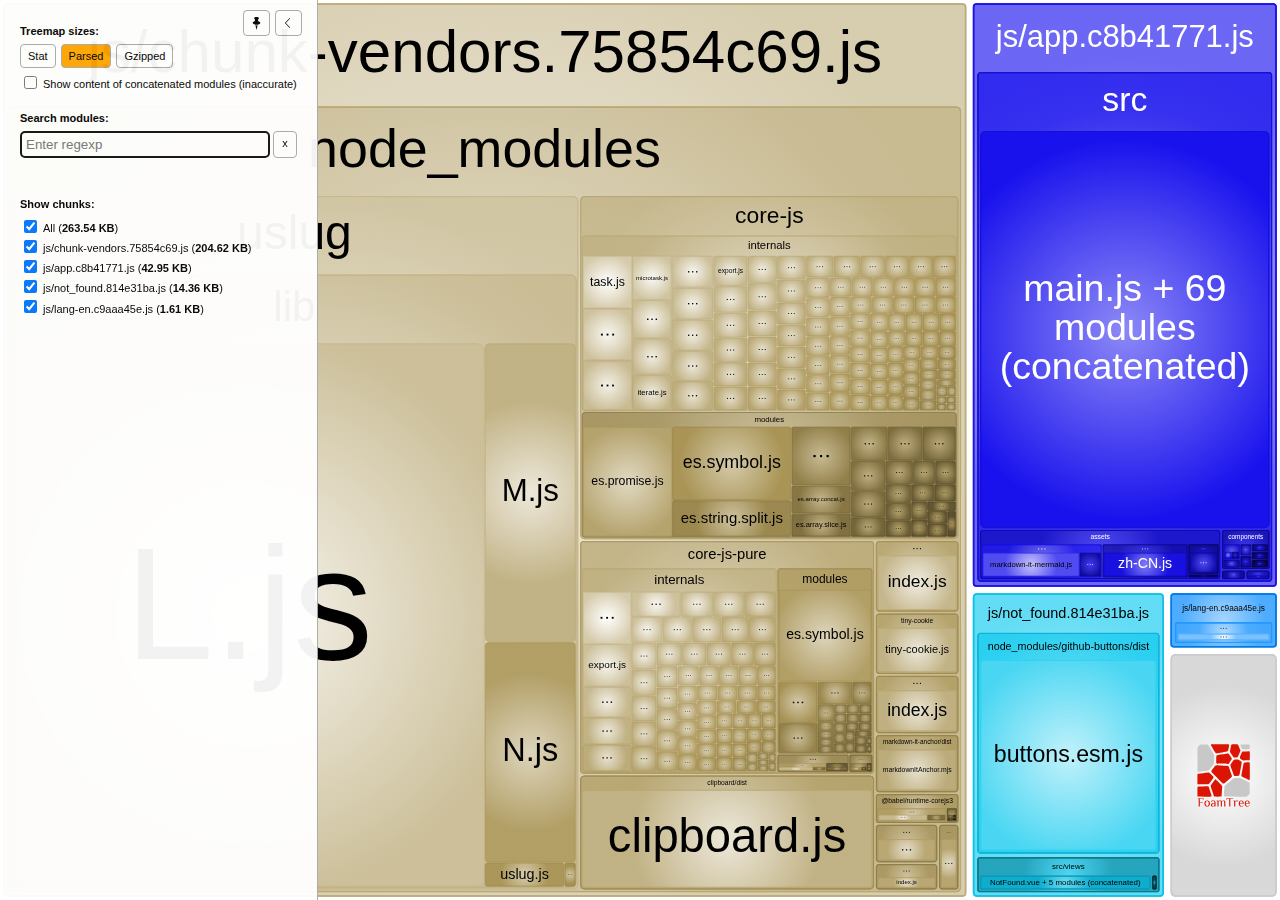
==== commit 7142d150: "Pushed by github action 2020-05-01 10:59:38" ====
--- a/pasteme/report.html
+++ b/pasteme/report.html
@@ -3,7 +3,7 @@
   <head>
     <meta charset="UTF-8"/>
     <meta name="viewport" content="width=device-width, initial-scale=1"/>
-    <title>pasteme [1 May 2020 at 2:47]</title>
+    <title>pasteme [1 May 2020 at 2:59]</title>
     <link rel="shortcut icon" href="[data-uri]" type="image/x-icon" />
 
     <script>
@@ -60,7 +60,7 @@
   <body>
     <div id="app"></div>
     <script>
-      window.chartData = [{"label":"js/app.b3ebd016.js","isAsset":true,"statSize":92629,"parsedSize":43977,"gzipSize":14866,"groups":[{"id":0,"label":"multi ./src/main.js","path":"./multi ./src/main.js","statSize":28,"parsedSize":36,"gzipSize":56},{"label":"src","path":"./src","statSize":92601,"groups":[{"label":"assets","path":"./src/assets","statSize":7196,"groups":[{"label":"css","path":"./src/assets/css","statSize":1264,"groups":[{"id":"","label":"global.css","path":"./src/assets/css/global.css","statSize":1186,"parsedSize":17,"gzipSize":37},{"id":"6772","label":"highlightjs-line-numbers.css","path":"./src/assets/css/highlightjs-line-numbers.css","statSize":39,"parsedSize":17,"gzipSize":37},{"id":"eed5","label":"github-gist.css","path":"./src/assets/css/github-gist.css","statSize":39,"parsedSize":17,"gzipSize":37}],"parsedSize":51,"gzipSize":40},{"label":"js/external","path":"./src/assets/js/external","statSize":3221,"groups":[{"id":"1020","label":"markdown-it-links.js","path":"./src/assets/js/external/markdown-it-links.js","statSize":854,"parsedSize":339,"gzipSize":214},{"id":"7abd","label":"markdown-it-mermaid.js","path":"./src/assets/js/external/markdown-it-mermaid.js","statSize":2367,"parsedSize":1533,"gzipSize":770}],"parsedSize":1872,"gzipSize":900},{"label":"lang","path":"./src/assets/lang","statSize":2551,"groups":[{"id":"c019","label":"zh-CN.js","path":"./src/assets/lang/zh-CN.js","statSize":2551,"parsedSize":1330,"gzipSize":1219}],"parsedSize":1330,"gzipSize":1219},{"label":"lang lazy ^\\.\\","path":"./src/assets/lang lazy ^\\.\\","statSize":160,"groups":[{"id":"cc57","label":".*$ namespace object","path":"./src/assets/lang lazy ^\\.\\/.*$ namespace object","statSize":160,"parsedSize":427,"gzipSize":286}],"parsedSize":427,"gzipSize":286}],"parsedSize":3680,"gzipSize":2315},{"label":"components","path":"./src/components","statSize":8004,"groups":[{"label":"icons","path":"./src/components/icons","statSize":2066,"groups":[{"id":"07f3","label":"Bell.vue?vue&type=style&index=0&id=2e196018&scoped=true&lang=css&","path":"./src/components/icons/Bell.vue?vue&type=style&index=0&id=2e196018&scoped=true&lang=css&","statSize":1027,"parsedSize":75,"gzipSize":82},{"id":"92de","label":"GlobalAsia.vue?vue&type=style&index=0&id=7256b6a6&scoped=true&lang=css&","path":"./src/components/icons/GlobalAsia.vue?vue&type=style&index=0&id=7256b6a6&scoped=true&lang=css&","statSize":1039,"parsedSize":75,"gzipSize":82}],"parsedSize":150,"gzipSize":92},{"id":"08dd","label":"Loading.vue?vue&type=style&index=0&id=46fc937d&scoped=true&lang=css&","path":"./src/components/Loading.vue?vue&type=style&index=0&id=46fc937d&scoped=true&lang=css&","statSize":997,"parsedSize":75,"gzipSize":82},{"id":"2455","label":"PasteView.vue?vue&type=style&index=1&id=7e8979a0&scoped=true&lang=css&","path":"./src/components/PasteView.vue?vue&type=style&index=1&id=7e8979a0&scoped=true&lang=css&","statSize":1001,"parsedSize":75,"gzipSize":82},{"id":"2817","label":"PasteView.vue?vue&type=style&index=0&lang=css&","path":"./src/components/PasteView.vue?vue&type=style&index=0&lang=css&","statSize":953,"parsedSize":75,"gzipSize":82},{"id":"2f41","label":"Success.vue?vue&type=style&index=0&id=0d8ac766&scoped=true&lang=css&","path":"./src/components/Success.vue?vue&type=style&index=0&id=0d8ac766&scoped=true&lang=css&","statSize":997,"parsedSize":75,"gzipSize":82},{"id":"4449","label":"Footer.vue?vue&type=style&index=0&id=2d7f2c5c&scoped=true&lang=css&","path":"./src/components/Footer.vue?vue&type=style&index=0&id=2d7f2c5c&scoped=true&lang=css&","statSize":995,"parsedSize":75,"gzipSize":82},{"id":"4ca2","label":"Header.vue?vue&type=style&index=0&id=685828c7&scoped=true&lang=css&","path":"./src/components/Header.vue?vue&type=style&index=0&id=685828c7&scoped=true&lang=css&","statSize":995,"parsedSize":75,"gzipSize":82}],"parsedSize":600,"gzipSize":134},{"id":"1082","label":"App.vue?vue&type=style&index=0&id=e18e2c6e&scoped=true&lang=css&","path":"./src/App.vue?vue&type=style&index=0&id=e18e2c6e&scoped=true&lang=css&","statSize":953,"parsedSize":75,"gzipSize":82},{"id":"56d7","label":"main.js + 69 modules (concatenated)","path":"./src/main.js + 69 modules (concatenated)","statSize":75455,"parsedSize":34727,"gzipSize":11155,"concatenated":true,"groups":[{"label":"src","path":"./src/main.js + 69 modules (concatenated)/src","statSize":75205,"groups":[{"id":null,"label":"main.js","path":"./src/main.js + 69 modules (concatenated)/src/main.js","statSize":1546,"parsedSize":711,"gzipSize":228,"inaccurateSizes":true},{"id":null,"label":"App.vue","path":"./src/main.js + 69 modules (concatenated)/src/App.vue","statSize":549,"parsedSize":252,"gzipSize":81,"inaccurateSizes":true},{"label":"assets/js","path":"./src/main.js + 69 modules (concatenated)/src/assets/js","statSize":15001,"groups":[{"id":null,"label":"router.js","path":"./src/main.js + 69 modules (concatenated)/src/assets/js/router.js","statSize":1205,"parsedSize":554,"gzipSize":178,"inaccurateSizes":true},{"id":null,"label":"store.js","path":"./src/main.js + 69 modules (concatenated)/src/assets/js/store.js","statSize":716,"parsedSize":329,"gzipSize":105,"inaccurateSizes":true},{"id":null,"label":"i18n.js","path":"./src/main.js + 69 modules (concatenated)/src/assets/js/i18n.js","statSize":1096,"parsedSize":504,"gzipSize":162,"inaccurateSizes":true},{"id":null,"label":"api.js","path":"./src/main.js + 69 modules (concatenated)/src/assets/js/api.js","statSize":1312,"parsedSize":603,"gzipSize":193,"inaccurateSizes":true},{"label":"external","path":"./src/main.js + 69 modules (concatenated)/src/assets/js/external","statSize":1825,"groups":[{"id":null,"label":"markdown-it.js","path":"./src/main.js + 69 modules (concatenated)/src/assets/js/external/markdown-it.js","statSize":1825,"parsedSize":839,"gzipSize":269,"inaccurateSizes":true}],"parsedSize":839,"gzipSize":269,"inaccurateSizes":true},{"label":"event","path":"./src/main.js + 69 modules (concatenated)/src/assets/js/event","statSize":131,"groups":[{"id":null,"label":"directive-register.js","path":"./src/main.js + 69 modules (concatenated)/src/assets/js/event/directive-register.js","statSize":131,"parsedSize":60,"gzipSize":19,"inaccurateSizes":true}],"parsedSize":60,"gzipSize":19,"inaccurateSizes":true},{"id":null,"label":"getters.js","path":"./src/main.js + 69 modules (concatenated)/src/assets/js/getters.js","statSize":325,"parsedSize":149,"gzipSize":48,"inaccurateSizes":true},{"label":"mixins","path":"./src/main.js + 69 modules (concatenated)/src/assets/js/mixins","statSize":569,"groups":[{"id":null,"label":"stateMixin.js","path":"./src/main.js + 69 modules (concatenated)/src/assets/js/mixins/stateMixin.js","statSize":569,"parsedSize":261,"gzipSize":84,"inaccurateSizes":true}],"parsedSize":261,"gzipSize":84,"inaccurateSizes":true},{"id":null,"label":"highlightjs-line-numbers.js","path":"./src/main.js + 69 modules (concatenated)/src/assets/js/highlightjs-line-numbers.js","statSize":7822,"parsedSize":3599,"gzipSize":1156,"inaccurateSizes":true}],"parsedSize":6903,"gzipSize":2217,"inaccurateSizes":true},{"id":null,"label":"App.vue?vue&type=template&id=e18e2c6e&scoped=true&","path":"./src/main.js + 69 modules (concatenated)/src/App.vue?vue&type=template&id=e18e2c6e&scoped=true&","statSize":953,"parsedSize":438,"gzipSize":140,"inaccurateSizes":true},{"id":null,"label":"App.vue?vue&type=script&lang=js&","path":"./src/main.js + 69 modules (concatenated)/src/App.vue?vue&type=script&lang=js&","statSize":1015,"parsedSize":467,"gzipSize":150,"inaccurateSizes":true},{"label":"views","path":"./src/main.js + 69 modules (concatenated)/src/views","statSize":5407,"groups":[{"id":null,"label":"Index.vue","path":"./src/main.js + 69 modules (concatenated)/src/views/Index.vue","statSize":560,"parsedSize":257,"gzipSize":82,"inaccurateSizes":true},{"id":null,"label":"Index.vue?vue&type=template&id=4bf5ff72&scoped=true&","path":"./src/main.js + 69 modules (concatenated)/src/views/Index.vue?vue&type=template&id=4bf5ff72&scoped=true&","statSize":686,"parsedSize":315,"gzipSize":101,"inaccurateSizes":true},{"id":null,"label":"Index.vue?vue&type=script&lang=js&","path":"./src/main.js + 69 modules (concatenated)/src/views/Index.vue?vue&type=script&lang=js&","statSize":4161,"parsedSize":1915,"gzipSize":615,"inaccurateSizes":true}],"parsedSize":2488,"gzipSize":799,"inaccurateSizes":true},{"label":"components","path":"./src/main.js + 69 modules (concatenated)/src/components","statSize":50734,"groups":[{"id":null,"label":"Header.vue","path":"./src/main.js + 69 modules (concatenated)/src/components/Header.vue","statSize":564,"parsedSize":259,"gzipSize":83,"inaccurateSizes":true},{"id":null,"label":"Footer.vue","path":"./src/main.js + 69 modules (concatenated)/src/components/Footer.vue","statSize":564,"parsedSize":259,"gzipSize":83,"inaccurateSizes":true},{"id":null,"label":"Header.vue?vue&type=template&id=685828c7&scoped=true&","path":"./src/main.js + 69 modules (concatenated)/src/components/Header.vue?vue&type=template&id=685828c7&scoped=true&","statSize":8503,"parsedSize":3913,"gzipSize":1257,"inaccurateSizes":true},{"id":null,"label":"Header.vue?vue&type=script&lang=js&","path":"./src/main.js + 69 modules (concatenated)/src/components/Header.vue?vue&type=script&lang=js&","statSize":3676,"parsedSize":1691,"gzipSize":543,"inaccurateSizes":true},{"id":null,"label":"Footer.vue?vue&type=template&id=2d7f2c5c&scoped=true&","path":"./src/main.js + 69 modules (concatenated)/src/components/Footer.vue?vue&type=template&id=2d7f2c5c&scoped=true&","statSize":2263,"parsedSize":1041,"gzipSize":334,"inaccurateSizes":true},{"id":null,"label":"Footer.vue?vue&type=script&lang=js&","path":"./src/main.js + 69 modules (concatenated)/src/components/Footer.vue?vue&type=script&lang=js&","statSize":2080,"parsedSize":957,"gzipSize":307,"inaccurateSizes":true},{"id":null,"label":"Form.vue","path":"./src/main.js + 69 modules (concatenated)/src/components/Form.vue","statSize":467,"parsedSize":214,"gzipSize":69,"inaccurateSizes":true},{"id":null,"label":"Success.vue","path":"./src/main.js + 69 modules (concatenated)/src/components/Success.vue","statSize":568,"parsedSize":261,"gzipSize":83,"inaccurateSizes":true},{"id":null,"label":"PasswordAuth.vue","path":"./src/main.js + 69 modules (concatenated)/src/components/PasswordAuth.vue","statSize":491,"parsedSize":225,"gzipSize":72,"inaccurateSizes":true},{"id":null,"label":"PasteView.vue","path":"./src/main.js + 69 modules (concatenated)/src/components/PasteView.vue","statSize":646,"parsedSize":297,"gzipSize":95,"inaccurateSizes":true},{"id":null,"label":"Loading.vue","path":"./src/main.js + 69 modules (concatenated)/src/components/Loading.vue","statSize":568,"parsedSize":261,"gzipSize":83,"inaccurateSizes":true},{"id":null,"label":"ManualDeleted.vue","path":"./src/main.js + 69 modules (concatenated)/src/components/ManualDeleted.vue","statSize":494,"parsedSize":227,"gzipSize":73,"inaccurateSizes":true},{"id":null,"label":"Form.vue?vue&type=template&id=291b89d6&scoped=true&","path":"./src/main.js + 69 modules (concatenated)/src/components/Form.vue?vue&type=template&id=291b89d6&scoped=true&","statSize":2934,"parsedSize":1350,"gzipSize":433,"inaccurateSizes":true},{"id":null,"label":"Form.vue?vue&type=script&lang=js&","path":"./src/main.js + 69 modules (concatenated)/src/components/Form.vue?vue&type=script&lang=js&","statSize":1792,"parsedSize":824,"gzipSize":264,"inaccurateSizes":true},{"id":null,"label":"Success.vue?vue&type=template&id=0d8ac766&scoped=true&","path":"./src/main.js + 69 modules (concatenated)/src/components/Success.vue?vue&type=template&id=0d8ac766&scoped=true&","statSize":2597,"parsedSize":1195,"gzipSize":383,"inaccurateSizes":true},{"id":null,"label":"Success.vue?vue&type=script&lang=js&","path":"./src/main.js + 69 modules (concatenated)/src/components/Success.vue?vue&type=script&lang=js&","statSize":3168,"parsedSize":1458,"gzipSize":468,"inaccurateSizes":true},{"id":null,"label":"PasswordAuth.vue?vue&type=template&id=106bec58&scoped=true&","path":"./src/main.js + 69 modules (concatenated)/src/components/PasswordAuth.vue?vue&type=template&id=106bec58&scoped=true&","statSize":1207,"parsedSize":555,"gzipSize":178,"inaccurateSizes":true},{"id":null,"label":"PasswordAuth.vue?vue&type=script&lang=js&","path":"./src/main.js + 69 modules (concatenated)/src/components/PasswordAuth.vue?vue&type=script&lang=js&","statSize":1694,"parsedSize":779,"gzipSize":250,"inaccurateSizes":true},{"id":null,"label":"PasteView.vue?vue&type=template&id=7e8979a0&scoped=true&","path":"./src/main.js + 69 modules (concatenated)/src/components/PasteView.vue?vue&type=template&id=7e8979a0&scoped=true&","statSize":1980,"parsedSize":911,"gzipSize":292,"inaccurateSizes":true},{"id":null,"label":"PasteView.vue?vue&type=script&lang=js&","path":"./src/main.js + 69 modules (concatenated)/src/components/PasteView.vue?vue&type=script&lang=js&","statSize":4871,"parsedSize":2241,"gzipSize":720,"inaccurateSizes":true},{"id":null,"label":"Loading.vue?vue&type=template&id=46fc937d&scoped=true&","path":"./src/main.js + 69 modules (concatenated)/src/components/Loading.vue?vue&type=template&id=46fc937d&scoped=true&","statSize":868,"parsedSize":399,"gzipSize":128,"inaccurateSizes":true},{"id":null,"label":"Loading.vue?vue&type=script&lang=js&","path":"./src/main.js + 69 modules (concatenated)/src/components/Loading.vue?vue&type=script&lang=js&","statSize":739,"parsedSize":340,"gzipSize":109,"inaccurateSizes":true},{"id":null,"label":"ManualDeleted.vue?vue&type=template&id=e3beaf5a&scoped=true&","path":"./src/main.js + 69 modules (concatenated)/src/components/ManualDeleted.vue?vue&type=template&id=e3beaf5a&scoped=true&","statSize":1112,"parsedSize":511,"gzipSize":164,"inaccurateSizes":true},{"id":null,"label":"ManualDeleted.vue?vue&type=script&lang=js&","path":"./src/main.js + 69 modules (concatenated)/src/components/ManualDeleted.vue?vue&type=script&lang=js&","statSize":763,"parsedSize":351,"gzipSize":112,"inaccurateSizes":true},{"label":"icons","path":"./src/main.js + 69 modules (concatenated)/src/components/icons","statSize":6125,"groups":[{"id":null,"label":"GlobalAsia.vue","path":"./src/main.js + 69 modules (concatenated)/src/components/icons/GlobalAsia.vue","statSize":583,"parsedSize":268,"gzipSize":86,"inaccurateSizes":true},{"id":null,"label":"Bell.vue","path":"./src/main.js + 69 modules (concatenated)/src/components/icons/Bell.vue","statSize":559,"parsedSize":257,"gzipSize":82,"inaccurateSizes":true},{"id":null,"label":"GlobalAsia.vue?vue&type=template&id=7256b6a6&scoped=true&","path":"./src/main.js + 69 modules (concatenated)/src/components/icons/GlobalAsia.vue?vue&type=template&id=7256b6a6&scoped=true&","statSize":2158,"parsedSize":993,"gzipSize":319,"inaccurateSizes":true},{"id":null,"label":"GlobalAsia.vue?vue&type=script&lang=js&","path":"./src/main.js + 69 modules (concatenated)/src/components/icons/GlobalAsia.vue?vue&type=script&lang=js&","statSize":748,"parsedSize":344,"gzipSize":110,"inaccurateSizes":true},{"id":null,"label":"Bell.vue?vue&type=template&id=2e196018&scoped=true&","path":"./src/main.js + 69 modules (concatenated)/src/components/icons/Bell.vue?vue&type=template&id=2e196018&scoped=true&","statSize":1347,"parsedSize":619,"gzipSize":199,"inaccurateSizes":true},{"id":null,"label":"Bell.vue?vue&type=script&lang=js&","path":"./src/main.js + 69 modules (concatenated)/src/components/icons/Bell.vue?vue&type=script&lang=js&","statSize":730,"parsedSize":335,"gzipSize":107,"inaccurateSizes":true}],"parsedSize":2818,"gzipSize":905,"inaccurateSizes":true}],"parsedSize":23349,"gzipSize":7500,"inaccurateSizes":true}],"parsedSize":34611,"gzipSize":11118,"inaccurateSizes":true}]},{"label":"views","path":"./src/views","statSize":993,"groups":[{"id":"706c","label":"Index.vue?vue&type=style&index=0&id=4bf5ff72&scoped=true&lang=css&","path":"./src/views/Index.vue?vue&type=style&index=0&id=4bf5ff72&scoped=true&lang=css&","statSize":993,"parsedSize":75,"gzipSize":82}],"parsedSize":75,"gzipSize":82}],"parsedSize":39157,"gzipSize":13321}]},{"label":"js/chunk-vendors.75854c69.js","isAsset":true,"statSize":390151,"parsedSize":209527,"gzipSize":81934,"groups":[{"label":"node_modules","path":"./node_modules","statSize":389679,"groups":[{"label":"vue-cookie/src","path":"./node_modules/vue-cookie/src","statSize":1267,"groups":[{"id":"00e7","label":"vue-cookie.js","path":"./node_modules/vue-cookie/src/vue-cookie.js","statSize":1267,"parsedSize":442,"gzipSize":272}],"parsedSize":442,"gzipSize":272},{"label":"core-js-pure","path":"./node_modules/core-js-pure","statSize":66907,"groups":[{"label":"internals","path":"./node_modules/core-js-pure/internals","statSize":41393,"groups":[{"id":"0273","label":"create-non-enumerable-property.js","path":"./node_modules/core-js-pure/internals/create-non-enumerable-property.js","statSize":438,"parsedSize":141,"gzipSize":117},{"id":"0363","label":"well-known-symbol.js","path":"./node_modules/core-js-pure/internals/well-known-symbol.js","statSize":410,"parsedSize":163,"gzipSize":153},{"id":"06fa","label":"fails.js","path":"./node_modules/core-js-pure/internals/fails.js","statSize":108,"parsedSize":72,"gzipSize":77},{"id":"0cf0","label":"object-get-own-property-names.js","path":"./node_modules/core-js-pure/internals/object-get-own-property-names.js","statSize":418,"parsedSize":136,"gzipSize":136},{"id":"1561","label":"to-integer.js","path":"./node_modules/core-js-pure/internals/to-integer.js","statSize":256,"parsedSize":100,"gzipSize":107},{"id":"1875","label":"require-object-coercible.js","path":"./node_modules/core-js-pure/internals/require-object-coercible.js","statSize":228,"parsedSize":102,"gzipSize":112},{"id":"194a","label":"bind-context.js","path":"./node_modules/core-js-pure/internals/bind-context.js","statSize":599,"parsedSize":337,"gzipSize":170},{"id":"1c0a","label":"object-to-string.js","path":"./node_modules/core-js-pure/internals/object-to-string.js","statSize":474,"parsedSize":177,"gzipSize":158},{"id":"1e63","label":"native-symbol.js","path":"./node_modules/core-js-pure/internals/native-symbol.js","statSize":243,"parsedSize":116,"gzipSize":124},{"id":"2874","label":"set-to-string-tag.js","path":"./node_modules/core-js-pure/internals/set-to-string-tag.js","statSize":786,"parsedSize":242,"gzipSize":193},{"id":"2c6c","label":"create-property-descriptor.js","path":"./node_modules/core-js-pure/internals/create-property-descriptor.js","statSize":173,"parsedSize":109,"gzipSize":102},{"id":"2f5a","label":"internal-state.js","path":"./node_modules/core-js-pure/internals/internal-state.js","statSize":1546,"parsedSize":634,"gzipSize":356},{"id":"2f97","label":"a-possible-prototype.js","path":"./node_modules/core-js-pure/internals/a-possible-prototype.js","statSize":208,"parsedSize":141,"gzipSize":139},{"id":"3ac6","label":"global.js","path":"./node_modules/core-js-pure/internals/global.js","statSize":465,"parsedSize":271,"gzipSize":171},{"id":"3e80","label":"uid.js","path":"./node_modules/core-js-pure/internals/uid.js","statSize":177,"parsedSize":127,"gzipSize":130},{"id":"4056","label":"define-iterator.js","path":"./node_modules/core-js-pure/internals/define-iterator.js","statSize":4042,"parsedSize":1079,"gzipSize":628},{"id":"4180","label":"object-define-property.js","path":"./node_modules/core-js-pure/internals/object-define-property.js","statSize":805,"parsedSize":275,"gzipSize":217},{"id":"4344","label":"array-species-create.js","path":"./node_modules/core-js-pure/internals/array-species-create.js","statSize":721,"parsedSize":262,"gzipSize":200},{"id":"44ba","label":"object-get-own-property-descriptor.js","path":"./node_modules/core-js-pure/internals/object-get-own-property-descriptor.js","statSize":1001,"parsedSize":251,"gzipSize":197},{"id":"4508","label":"to-absolute-index.js","path":"./node_modules/core-js-pure/internals/to-absolute-index.js","statSize":438,"parsedSize":117,"gzipSize":118},{"id":"4896","label":"object-create.js","path":"./node_modules/core-js-pure/internals/object-create.js","statSize":1779,"parsedSize":557,"gzipSize":393},{"id":"4fff","label":"to-object.js","path":"./node_modules/core-js-pure/internals/to-object.js","statSize":254,"parsedSize":75,"gzipSize":87},{"id":"5779","label":"object-get-prototype-of.js","path":"./node_modules/core-js-pure/internals/object-get-prototype-of.js","statSize":713,"parsedSize":288,"gzipSize":201},{"id":"6220","label":"is-array.js","path":"./node_modules/core-js-pure/internals/is-array.js","statSize":226,"parsedSize":90,"gzipSize":95},{"id":"6386","label":"array-includes.js","path":"./node_modules/core-js-pure/internals/array-includes.js","statSize":1283,"parsedSize":291,"gzipSize":228},{"id":"638c","label":"indexed-object.js","path":"./node_modules/core-js-pure/internals/indexed-object.js","statSize":503,"parsedSize":189,"gzipSize":162},{"id":"6725","label":"to-length.js","path":"./node_modules/core-js-pure/internals/to-length.js","statSize":304,"parsedSize":104,"gzipSize":115},{"id":"6c15","label":"create-property.js","path":"./node_modules/core-js-pure/internals/create-property.js","statSize":465,"parsedSize":137,"gzipSize":131},{"id":"6e9a","label":"hidden-keys.js","path":"./node_modules/core-js-pure/internals/hidden-keys.js","statSize":21,"parsedSize":27,"gzipSize":47},{"id":"6f8d","label":"an-object.js","path":"./node_modules/core-js-pure/internals/an-object.js","statSize":180,"parsedSize":120,"gzipSize":124},{"id":"7042","label":"is-pure.js","path":"./node_modules/core-js-pure/internals/is-pure.js","statSize":23,"parsedSize":27,"gzipSize":47},{"id":"7043","label":"object-property-is-enumerable.js","path":"./node_modules/core-js-pure/internals/object-property-is-enumerable.js","statSize":590,"parsedSize":176,"gzipSize":158},{"id":"7168","label":"to-primitive.js","path":"./node_modules/core-js-pure/internals/to-primitive.js","statSize":779,"parsedSize":334,"gzipSize":188},{"id":"7463","label":"iterators.js","path":"./node_modules/core-js-pure/internals/iterators.js","statSize":21,"parsedSize":27,"gzipSize":47},{"id":"764b","label":"path.js","path":"./node_modules/core-js-pure/internals/path.js","statSize":21,"parsedSize":27,"gzipSize":47},{"id":"7685","label":"shared-store.js","path":"./node_modules/core-js-pure/internals/shared-store.js","statSize":211,"parsedSize":95,"gzipSize":109},{"id":"77b2","label":"ie8-dom-define.js","path":"./node_modules/core-js-pure/internals/ie8-dom-define.js","statSize":378,"parsedSize":163,"gzipSize":146},{"id":"78a2","label":"dom-iterables.js","path":"./node_modules/core-js-pure/internals/dom-iterables.js","statSize":753,"parsedSize":526,"gzipSize":280},{"id":"78e7","label":"has.js","path":"./node_modules/core-js-pure/internals/has.js","statSize":121,"parsedSize":82,"gzipSize":88},{"id":"7a37","label":"document-create-element.js","path":"./node_modules/core-js-pure/internals/document-create-element.js","statSize":340,"parsedSize":138,"gzipSize":128},{"id":"8e11","label":"object-get-own-property-names-external.js","path":"./node_modules/core-js-pure/internals/object-get-own-property-names-external.js","statSize":737,"parsedSize":295,"gzipSize":216},{"id":"8f95","label":"classof.js","path":"./node_modules/core-js-pure/internals/classof.js","statSize":897,"parsedSize":343,"gzipSize":243},{"id":"8fad","label":"set-global.js","path":"./node_modules/core-js-pure/internals/set-global.js","statSize":304,"parsedSize":107,"gzipSize":111},{"id":"96e9","label":"native-weak-map.js","path":"./node_modules/core-js-pure/internals/native-weak-map.js","statSize":258,"parsedSize":119,"gzipSize":126},{"id":"9883","label":"get-built-in.js","path":"./node_modules/core-js-pure/internals/get-built-in.js","statSize":434,"parsedSize":192,"gzipSize":158},{"id":"9bfb","label":"define-well-known-symbol.js","path":"./node_modules/core-js-pure/internals/define-well-known-symbol.js","statSize":437,"parsedSize":153,"gzipSize":138},{"id":"9c96","label":"array-method-has-species-support.js","path":"./node_modules/core-js-pure/internals/array-method-has-species-support.js","statSize":422,"parsedSize":194,"gzipSize":157},{"id":"9e57","label":"enum-bug-keys.js","path":"./node_modules/core-js-pure/internals/enum-bug-keys.js","statSize":178,"parsedSize":134,"gzipSize":129},{"id":"a016","label":"object-keys.js","path":"./node_modules/core-js-pure/internals/object-keys.js","statSize":303,"parsedSize":94,"gzipSize":104},{"id":"a0e5","label":"is-forced.js","path":"./node_modules/core-js-pure/internals/is-forced.js","statSize":573,"parsedSize":263,"gzipSize":220},{"id":"a205","label":"object-get-own-property-symbols.js","path":"./node_modules/core-js-pure/internals/object-get-own-property-symbols.js","statSize":42,"parsedSize":47,"gzipSize":67},{"id":"a421","label":"to-indexed-object.js","path":"./node_modules/core-js-pure/internals/to-indexed-object.js","statSize":285,"parsedSize":82,"gzipSize":91},{"id":"a5eb","label":"export.js","path":"./node_modules/core-js-pure/internals/export.js","statSize":4208,"parsedSize":881,"gzipSize":537},{"id":"ab85","label":"function-to-string.js","path":"./node_modules/core-js-pure/internals/function-to-string.js","statSize":119,"parsedSize":91,"gzipSize":97},{"id":"b2ed","label":"shared-key.js","path":"./node_modules/core-js-pure/internals/shared-key.js","statSize":196,"parsedSize":104,"gzipSize":110},{"id":"b323","label":"object-keys-internal.js","path":"./node_modules/core-js-pure/internals/object-keys-internal.js","statSize":582,"parsedSize":223,"gzipSize":187},{"id":"bb83","label":"iterators-core.js","path":"./node_modules/core-js-pure/internals/iterators-core.js","statSize":1351,"parsedSize":320,"gzipSize":262},{"id":"c1b2","label":"descriptors.js","path":"./node_modules/core-js-pure/internals/descriptors.js","statSize":214,"parsedSize":129,"gzipSize":122},{"id":"c230","label":"object-define-properties.js","path":"./node_modules/core-js-pure/internals/object-define-properties.js","statSize":647,"parsedSize":192,"gzipSize":171},{"id":"c44e","label":"add-to-unscopables.js","path":"./node_modules/core-js-pure/internals/add-to-unscopables.js","statSize":46,"parsedSize":37,"gzipSize":51},{"id":"cbd0","label":"string-multibyte.js","path":"./node_modules/core-js-pure/internals/string-multibyte.js","statSize":1150,"parsedSize":334,"gzipSize":246},{"id":"cc94","label":"a-function.js","path":"./node_modules/core-js-pure/internals/a-function.js","statSize":140,"parsedSize":118,"gzipSize":111},{"id":"d659","label":"shared.js","path":"./node_modules/core-js-pure/internals/shared.js","statSize":352,"parsedSize":218,"gzipSize":202},{"id":"d666","label":"redefine.js","path":"./node_modules/core-js-pure/internals/redefine.js","statSize":266,"parsedSize":93,"gzipSize":97},{"id":"dee0","label":"array-iteration.js","path":"./node_modules/core-js-pure/internals/array-iteration.js","statSize":2551,"parsedSize":546,"gzipSize":376},{"id":"dfdb","label":"is-object.js","path":"./node_modules/core-js-pure/internals/is-object.js","statSize":110,"parsedSize":94,"gzipSize":89},{"id":"ec62","label":"object-set-prototype-of.js","path":"./node_modules/core-js-pure/internals/object-set-prototype-of.js","statSize":859,"parsedSize":317,"gzipSize":232},{"id":"edbd","label":"html.js","path":"./node_modules/core-js-pure/internals/html.js","statSize":116,"parsedSize":74,"gzipSize":83},{"id":"f575","label":"create-iterator-constructor.js","path":"./node_modules/core-js-pure/internals/create-iterator-constructor.js","statSize":746,"parsedSize":244,"gzipSize":190},{"id":"f5fb","label":"correct-prototype-getter.js","path":"./node_modules/core-js-pure/internals/correct-prototype-getter.js","statSize":208,"parsedSize":153,"gzipSize":134},{"id":"fbcc","label":"wrapped-well-known-symbol.js","path":"./node_modules/core-js-pure/internals/wrapped-well-known-symbol.js","statSize":55,"parsedSize":30,"gzipSize":50},{"id":"fc48","label":"classof-raw.js","path":"./node_modules/core-js-pure/internals/classof-raw.js","statSize":106,"parsedSize":84,"gzipSize":96}],"parsedSize":14630,"gzipSize":5230},{"label":"modules","path":"./node_modules/core-js-pure/modules","statSize":23531,"groups":[{"id":"0c82","label":"esnext.symbol.async-dispose.js","path":"./node_modules/core-js-pure/modules/esnext.symbol.async-dispose.js","statSize":213,"parsedSize":50,"gzipSize":70},{"id":"0e67","label":"es.symbol.iterator.js","path":"./node_modules/core-js-pure/modules/es.symbol.iterator.js","statSize":208,"parsedSize":46,"gzipSize":66},{"id":"22a9","label":"es.symbol.has-instance.js","path":"./node_modules/core-js-pure/modules/es.symbol.has-instance.js","statSize":217,"parsedSize":49,"gzipSize":69},{"id":"266f","label":"esnext.symbol.pattern-match.js","path":"./node_modules/core-js-pure/modules/esnext.symbol.pattern-match.js","statSize":214,"parsedSize":50,"gzipSize":70},{"id":"274e","label":"es.symbol.split.js","path":"./node_modules/core-js-pure/modules/es.symbol.split.js","statSize":199,"parsedSize":43,"gzipSize":63},{"id":"2e85","label":"es.symbol.replace.js","path":"./node_modules/core-js-pure/modules/es.symbol.replace.js","statSize":205,"parsedSize":45,"gzipSize":65},{"id":"3e47","label":"es.object.define-property.js","path":"./node_modules/core-js-pure/modules/es.object.define-property.js","statSize":403,"parsedSize":124,"gzipSize":129},{"id":"3e47b","label":"es.string.iterator.js","path":"./node_modules/core-js-pure/modules/es.string.iterator.js","statSize":1052,"parsedSize":337,"gzipSize":240},{"id":"5145","label":"web.dom-collections.iterator.js","path":"./node_modules/core-js-pure/modules/web.dom-collections.iterator.js","statSize":755,"parsedSize":186,"gzipSize":167},{"id":"522d","label":"es.json.to-string-tag.js","path":"./node_modules/core-js-pure/modules/es.json.to-string-tag.js","statSize":243,"parsedSize":64,"gzipSize":79},{"id":"64db","label":"es.symbol.description.js","path":"./node_modules/core-js-pure/modules/es.symbol.description.js","statSize":9,"parsedSize":15,"gzipSize":35},{"id":"6f89","label":"es.object.to-string.js","path":"./node_modules/core-js-pure/modules/es.object.to-string.js","statSize":9,"parsedSize":15,"gzipSize":35},{"id":"7201","label":"esnext.symbol.dispose.js","path":"./node_modules/core-js-pure/modules/esnext.symbol.dispose.js","statSize":203,"parsedSize":45,"gzipSize":65},{"id":"74fd","label":"esnext.symbol.observable.js","path":"./node_modules/core-js-pure/modules/esnext.symbol.observable.js","statSize":204,"parsedSize":48,"gzipSize":68},{"id":"8176","label":"es.math.to-string-tag.js","path":"./node_modules/core-js-pure/modules/es.math.to-string-tag.js","statSize":191,"parsedSize":50,"gzipSize":67},{"id":"8b7b","label":"es.symbol.js","path":"./node_modules/core-js-pure/modules/es.symbol.js","statSize":12814,"parsedSize":3672,"gzipSize":1706},{"id":"8d05","label":"es.symbol.to-primitive.js","path":"./node_modules/core-js-pure/modules/es.symbol.to-primitive.js","statSize":217,"parsedSize":49,"gzipSize":69},{"id":"9080","label":"es.symbol.is-concat-spreadable.js","path":"./node_modules/core-js-pure/modules/es.symbol.is-concat-spreadable.js","statSize":238,"parsedSize":56,"gzipSize":76},{"id":"9103","label":"es.array.iterator.js","path":"./node_modules/core-js-pure/modules/es.array.iterator.js","statSize":2216,"parsedSize":498,"gzipSize":312},{"id":"9802","label":"esnext.symbol.replace-all.js","path":"./node_modules/core-js-pure/modules/esnext.symbol.replace-all.js","statSize":149,"parsedSize":48,"gzipSize":68},{"id":"980e","label":"es.symbol.search.js","path":"./node_modules/core-js-pure/modules/es.symbol.search.js","statSize":202,"parsedSize":44,"gzipSize":64},{"id":"9ac4","label":"es.symbol.species.js","path":"./node_modules/core-js-pure/modules/es.symbol.species.js","statSize":205,"parsedSize":45,"gzipSize":65},{"id":"aa1b","label":"es.symbol.unscopables.js","path":"./node_modules/core-js-pure/modules/es.symbol.unscopables.js","statSize":217,"parsedSize":49,"gzipSize":69},{"id":"e363","label":"es.symbol.async-iterator.js","path":"./node_modules/core-js-pure/modules/es.symbol.async-iterator.js","statSize":223,"parsedSize":51,"gzipSize":71},{"id":"e699","label":"es.symbol.match.js","path":"./node_modules/core-js-pure/modules/es.symbol.match.js","statSize":199,"parsedSize":43,"gzipSize":63},{"id":"e7cc","label":"es.symbol.match-all.js","path":"./node_modules/core-js-pure/modules/es.symbol.match-all.js","statSize":153,"parsedSize":46,"gzipSize":66},{"id":"ef09","label":"es.symbol.to-string-tag.js","path":"./node_modules/core-js-pure/modules/es.symbol.to-string-tag.js","statSize":217,"parsedSize":49,"gzipSize":69},{"id":"fc93","label":"es.array.concat.js","path":"./node_modules/core-js-pure/modules/es.array.concat.js","statSize":2156,"parsedSize":700,"gzipSize":463}],"parsedSize":6517,"gzipSize":2615},{"label":"es","path":"./node_modules/core-js-pure/es","statSize":1563,"groups":[{"label":"symbol","path":"./node_modules/core-js-pure/es/symbol","statSize":1249,"groups":[{"id":"1c29","label":"index.js","path":"./node_modules/core-js-pure/es/symbol/index.js","statSize":953,"parsedSize":241,"gzipSize":161},{"id":"2364","label":"iterator.js","path":"./node_modules/core-js-pure/es/symbol/iterator.js","statSize":296,"parsedSize":89,"gzipSize":100}],"parsedSize":330,"gzipSize":192},{"label":"object","path":"./node_modules/core-js-pure/es/object","statSize":314,"groups":[{"id":"a38c","label":"define-property.js","path":"./node_modules/core-js-pure/es/object/define-property.js","statSize":314,"parsedSize":148,"gzipSize":130}],"parsedSize":148,"gzipSize":130}],"parsedSize":478,"gzipSize":252},{"label":"features","path":"./node_modules/core-js-pure/features","statSize":420,"groups":[{"label":"symbol","path":"./node_modules/core-js-pure/features/symbol","statSize":359,"groups":[{"id":"373a","label":"iterator.js","path":"./node_modules/core-js-pure/features/symbol/iterator.js","statSize":54,"parsedSize":36,"gzipSize":56},{"id":"b5f1","label":"index.js","path":"./node_modules/core-js-pure/features/symbol/index.js","statSize":305,"parsedSize":86,"gzipSize":85}],"parsedSize":122,"gzipSize":96},{"label":"object","path":"./node_modules/core-js-pure/features/object","statSize":61,"groups":[{"id":"9a13","label":"define-property.js","path":"./node_modules/core-js-pure/features/object/define-property.js","statSize":61,"parsedSize":36,"gzipSize":56}],"parsedSize":36,"gzipSize":56}],"parsedSize":158,"gzipSize":102}],"parsedSize":21783,"gzipSize":7621},{"label":"core-js","path":"./node_modules/core-js","statSize":123690,"groups":[{"label":"internals","path":"./node_modules/core-js/internals","statSize":68145,"groups":[{"id":"057f","label":"object-get-own-property-names-external.js","path":"./node_modules/core-js/internals/object-get-own-property-names-external.js","statSize":737,"parsedSize":295,"gzipSize":216},{"id":"06cf","label":"object-get-own-property-descriptor.js","path":"./node_modules/core-js/internals/object-get-own-property-descriptor.js","statSize":1001,"parsedSize":251,"gzipSize":198},{"id":"0cfb","label":"ie8-dom-define.js","path":"./node_modules/core-js/internals/ie8-dom-define.js","statSize":378,"parsedSize":163,"gzipSize":146},{"id":"129f","label":"same-value.js","path":"./node_modules/core-js/internals/same-value.js","statSize":248,"parsedSize":91,"gzipSize":98},{"id":"14c3","label":"regexp-exec-abstract.js","path":"./node_modules/core-js/internals/regexp-exec-abstract.js","statSize":598,"parsedSize":345,"gzipSize":230},{"id":"17c2","label":"array-for-each.js","path":"./node_modules/core-js/internals/array-for-each.js","statSize":459,"parsedSize":168,"gzipSize":150},{"id":"19aa","label":"an-instance.js","path":"./node_modules/core-js/internals/an-instance.js","statSize":185,"parsedSize":127,"gzipSize":126},{"id":"1be4","label":"html.js","path":"./node_modules/core-js/internals/html.js","statSize":116,"parsedSize":74,"gzipSize":82},{"id":"1c0b","label":"a-function.js","path":"./node_modules/core-js/internals/a-function.js","statSize":140,"parsedSize":118,"gzipSize":111},{"id":"1c7e","label":"check-correctness-of-iteration.js","path":"./node_modules/core-js/internals/check-correctness-of-iteration.js","statSize":936,"parsedSize":354,"gzipSize":210},{"id":"1d80","label":"require-object-coercible.js","path":"./node_modules/core-js/internals/require-object-coercible.js","statSize":228,"parsedSize":102,"gzipSize":112},{"id":"1dde","label":"array-method-has-species-support.js","path":"./node_modules/core-js/internals/array-method-has-species-support.js","statSize":422,"parsedSize":194,"gzipSize":159},{"id":"2266","label":"iterate.js","path":"./node_modules/core-js/internals/iterate.js","statSize":1685,"parsedSize":582,"gzipSize":371},{"id":"23cb","label":"to-absolute-index.js","path":"./node_modules/core-js/internals/to-absolute-index.js","statSize":438,"parsedSize":117,"gzipSize":118},{"id":"23e7","label":"export.js","path":"./node_modules/core-js/internals/export.js","statSize":2519,"parsedSize":430,"gzipSize":316},{"id":"241c","label":"object-get-own-property-names.js","path":"./node_modules/core-js/internals/object-get-own-property-names.js","statSize":418,"parsedSize":136,"gzipSize":136},{"id":"2626","label":"set-species.js","path":"./node_modules/core-js/internals/set-species.js","statSize":638,"parsedSize":202,"gzipSize":170},{"id":"2cf4","label":"task.js","path":"./node_modules/core-js/internals/task.js","statSize":2953,"parsedSize":1088,"gzipSize":624},{"id":"35a1","label":"get-iterator-method.js","path":"./node_modules/core-js/internals/get-iterator-method.js","statSize":343,"parsedSize":146,"gzipSize":137},{"id":"37e8","label":"object-define-properties.js","path":"./node_modules/core-js/internals/object-define-properties.js","statSize":647,"parsedSize":192,"gzipSize":173},{"id":"3bbe","label":"a-possible-prototype.js","path":"./node_modules/core-js/internals/a-possible-prototype.js","statSize":208,"parsedSize":141,"gzipSize":141},{"id":"3f8c","label":"iterators.js","path":"./node_modules/core-js/internals/iterators.js","statSize":21,"parsedSize":27,"gzipSize":47},{"id":"428f","label":"path.js","path":"./node_modules/core-js/internals/path.js","statSize":49,"parsedSize":36,"gzipSize":56},{"id":"44ad","label":"indexed-object.js","path":"./node_modules/core-js/internals/indexed-object.js","statSize":503,"parsedSize":189,"gzipSize":163},{"id":"44d2","label":"add-to-unscopables.js","path":"./node_modules/core-js/internals/add-to-unscopables.js","statSize":652,"parsedSize":156,"gzipSize":151},{"id":"44de","label":"host-report-errors.js","path":"./node_modules/core-js/internals/host-report-errors.js","statSize":223,"parsedSize":132,"gzipSize":124},{"id":"44e7","label":"is-regexp.js","path":"./node_modules/core-js/internals/is-regexp.js","statSize":443,"parsedSize":150,"gzipSize":147},{"id":"4840","label":"species-constructor.js","path":"./node_modules/core-js/internals/species-constructor.js","statSize":516,"parsedSize":167,"gzipSize":148},{"id":"4930","label":"native-symbol.js","path":"./node_modules/core-js/internals/native-symbol.js","statSize":243,"parsedSize":116,"gzipSize":124},{"id":"4d64","label":"array-includes.js","path":"./node_modules/core-js/internals/array-includes.js","statSize":1283,"parsedSize":291,"gzipSize":226},{"id":"50c4","label":"to-length.js","path":"./node_modules/core-js/internals/to-length.js","statSize":304,"parsedSize":104,"gzipSize":115},{"id":"5135","label":"has.js","path":"./node_modules/core-js/internals/has.js","statSize":121,"parsedSize":82,"gzipSize":88},{"id":"5692","label":"shared.js","path":"./node_modules/core-js/internals/shared.js","statSize":352,"parsedSize":218,"gzipSize":202},{"id":"56ef","label":"own-keys.js","path":"./node_modules/core-js/internals/own-keys.js","statSize":616,"parsedSize":163,"gzipSize":151},{"id":"5899","label":"whitespaces.js","path":"./node_modules/core-js/internals/whitespaces.js","statSize":252,"parsedSize":72,"gzipSize":120},{"id":"58a8","label":"string-trim.js","path":"./node_modules/core-js/internals/string-trim.js","statSize":1079,"parsedSize":252,"gzipSize":190},{"id":"5c6c","label":"create-property-descriptor.js","path":"./node_modules/core-js/internals/create-property-descriptor.js","statSize":173,"parsedSize":109,"gzipSize":102},{"id":"60da","label":"object-assign.js","path":"./node_modules/core-js/internals/object-assign.js","statSize":1711,"parsedSize":508,"gzipSize":359},{"id":"6547","label":"string-multibyte.js","path":"./node_modules/core-js/internals/string-multibyte.js","statSize":1150,"parsedSize":334,"gzipSize":247},{"id":"65f0","label":"array-species-create.js","path":"./node_modules/core-js/internals/array-species-create.js","statSize":721,"parsedSize":262,"gzipSize":201},{"id":"69f3","label":"internal-state.js","path":"./node_modules/core-js/internals/internal-state.js","statSize":1546,"parsedSize":634,"gzipSize":359},{"id":"6eeb","label":"redefine.js","path":"./node_modules/core-js/internals/redefine.js","statSize":1687,"parsedSize":596,"gzipSize":355},{"id":"7418","label":"object-get-own-property-symbols.js","path":"./node_modules/core-js/internals/object-get-own-property-symbols.js","statSize":42,"parsedSize":47,"gzipSize":67},{"id":"746f","label":"define-well-known-symbol.js","path":"./node_modules/core-js/internals/define-well-known-symbol.js","statSize":437,"parsedSize":153,"gzipSize":139},{"id":"7839","label":"enum-bug-keys.js","path":"./node_modules/core-js/internals/enum-bug-keys.js","statSize":178,"parsedSize":134,"gzipSize":129},{"id":"7b0b","label":"to-object.js","path":"./node_modules/core-js/internals/to-object.js","statSize":254,"parsedSize":75,"gzipSize":87},{"id":"7c73","label":"object-create.js","path":"./node_modules/core-js/internals/object-create.js","statSize":1779,"parsedSize":557,"gzipSize":395},{"id":"7dd0","label":"define-iterator.js","path":"./node_modules/core-js/internals/define-iterator.js","statSize":4042,"parsedSize":1079,"gzipSize":627},{"id":"7f9a","label":"native-weak-map.js","path":"./node_modules/core-js/internals/native-weak-map.js","statSize":258,"parsedSize":119,"gzipSize":126},{"id":"825a","label":"an-object.js","path":"./node_modules/core-js/internals/an-object.js","statSize":180,"parsedSize":120,"gzipSize":126},{"id":"83ab","label":"descriptors.js","path":"./node_modules/core-js/internals/descriptors.js","statSize":214,"parsedSize":129,"gzipSize":123},{"id":"8418","label":"create-property.js","path":"./node_modules/core-js/internals/create-property.js","statSize":465,"parsedSize":137,"gzipSize":130},{"id":"861d","label":"is-object.js","path":"./node_modules/core-js/internals/is-object.js","statSize":110,"parsedSize":94,"gzipSize":89},{"id":"8aa5","label":"advance-string-index.js","path":"./node_modules/core-js/internals/advance-string-index.js","statSize":287,"parsedSize":108,"gzipSize":111},{"id":"90e3","label":"uid.js","path":"./node_modules/core-js/internals/uid.js","statSize":177,"parsedSize":127,"gzipSize":130},{"id":"9112","label":"create-non-enumerable-property.js","path":"./node_modules/core-js/internals/create-non-enumerable-property.js","statSize":438,"parsedSize":141,"gzipSize":117},{"id":"9263","label":"regexp-exec.js","path":"./node_modules/core-js/internals/regexp-exec.js","statSize":1659,"parsedSize":553,"gzipSize":356},{"id":"94ca","label":"is-forced.js","path":"./node_modules/core-js/internals/is-forced.js","statSize":573,"parsedSize":263,"gzipSize":220},{"id":"9bdd","label":"call-with-safe-iteration-closing.js","path":"./node_modules/core-js/internals/call-with-safe-iteration-closing.js","statSize":456,"parsedSize":156,"gzipSize":146},{"id":"9bf2","label":"object-define-property.js","path":"./node_modules/core-js/internals/object-define-property.js","statSize":805,"parsedSize":275,"gzipSize":218},{"id":"9e81","label":"function-to-string.js","path":"./node_modules/core-js/internals/function-to-string.js","statSize":119,"parsedSize":91,"gzipSize":97},{"id":"9ed3","label":"create-iterator-constructor.js","path":"./node_modules/core-js/internals/create-iterator-constructor.js","statSize":746,"parsedSize":244,"gzipSize":188},{"id":"a691","label":"to-integer.js","path":"./node_modules/core-js/internals/to-integer.js","statSize":256,"parsedSize":100,"gzipSize":107},{"id":"ad6d","label":"regexp-flags.js","path":"./node_modules/core-js/internals/regexp-flags.js","statSize":492,"parsedSize":217,"gzipSize":164},{"id":"ae93","label":"iterators-core.js","path":"./node_modules/core-js/internals/iterators-core.js","statSize":1351,"parsedSize":320,"gzipSize":262},{"id":"b041","label":"object-to-string.js","path":"./node_modules/core-js/internals/object-to-string.js","statSize":474,"parsedSize":177,"gzipSize":158},{"id":"b301","label":"sloppy-array-method.js","path":"./node_modules/core-js/internals/sloppy-array-method.js","statSize":321,"parsedSize":148,"gzipSize":133},{"id":"b39a","label":"user-agent.js","path":"./node_modules/core-js/internals/user-agent.js","statSize":117,"parsedSize":73,"gzipSize":92},{"id":"b575","label":"microtask.js","path":"./node_modules/core-js/internals/microtask.js","statSize":2517,"parsedSize":726,"gzipSize":472},{"id":"b622","label":"well-known-symbol.js","path":"./node_modules/core-js/internals/well-known-symbol.js","statSize":410,"parsedSize":163,"gzipSize":152},{"id":"b727","label":"array-iteration.js","path":"./node_modules/core-js/internals/array-iteration.js","statSize":2551,"parsedSize":546,"gzipSize":377},{"id":"c032","label":"wrapped-well-known-symbol.js","path":"./node_modules/core-js/internals/wrapped-well-known-symbol.js","statSize":55,"parsedSize":30,"gzipSize":50},{"id":"c04e","label":"to-primitive.js","path":"./node_modules/core-js/internals/to-primitive.js","statSize":779,"parsedSize":334,"gzipSize":190},{"id":"c430","label":"is-pure.js","path":"./node_modules/core-js/internals/is-pure.js","statSize":24,"parsedSize":27,"gzipSize":47},{"id":"c6b6","label":"classof-raw.js","path":"./node_modules/core-js/internals/classof-raw.js","statSize":106,"parsedSize":84,"gzipSize":96},{"id":"c6cd","label":"shared-store.js","path":"./node_modules/core-js/internals/shared-store.js","statSize":211,"parsedSize":95,"gzipSize":108},{"id":"ca84","label":"object-keys-internal.js","path":"./node_modules/core-js/internals/object-keys-internal.js","statSize":582,"parsedSize":223,"gzipSize":188},{"id":"cc12","label":"document-create-element.js","path":"./node_modules/core-js/internals/document-create-element.js","statSize":340,"parsedSize":138,"gzipSize":129},{"id":"cdf9","label":"promise-resolve.js","path":"./node_modules/core-js/internals/promise-resolve.js","statSize":427,"parsedSize":169,"gzipSize":148},{"id":"ce4e","label":"set-global.js","path":"./node_modules/core-js/internals/set-global.js","statSize":304,"parsedSize":107,"gzipSize":112},{"id":"d012","label":"hidden-keys.js","path":"./node_modules/core-js/internals/hidden-keys.js","statSize":21,"parsedSize":27,"gzipSize":47},{"id":"d039","label":"fails.js","path":"./node_modules/core-js/internals/fails.js","statSize":108,"parsedSize":72,"gzipSize":77},{"id":"d066","label":"get-built-in.js","path":"./node_modules/core-js/internals/get-built-in.js","statSize":434,"parsedSize":192,"gzipSize":158},{"id":"d1e7","label":"object-property-is-enumerable.js","path":"./node_modules/core-js/internals/object-property-is-enumerable.js","statSize":590,"parsedSize":176,"gzipSize":158},{"id":"d2bb","label":"object-set-prototype-of.js","path":"./node_modules/core-js/internals/object-set-prototype-of.js","statSize":859,"parsedSize":317,"gzipSize":231},{"id":"d44e","label":"set-to-string-tag.js","path":"./node_modules/core-js/internals/set-to-string-tag.js","statSize":425,"parsedSize":165,"gzipSize":154},{"id":"d784","label":"fix-regexp-well-known-symbol-logic.js","path":"./node_modules/core-js/internals/fix-regexp-well-known-symbol-logic.js","statSize":3542,"parsedSize":1025,"gzipSize":518},{"id":"da84","label":"global.js","path":"./node_modules/core-js/internals/global.js","statSize":465,"parsedSize":271,"gzipSize":171},{"id":"df75","label":"object-keys.js","path":"./node_modules/core-js/internals/object-keys.js","statSize":303,"parsedSize":94,"gzipSize":104},{"id":"e070","label":"forced-string-trim-method.js","path":"./node_modules/core-js/internals/forced-string-trim-method.js","statSize":423,"parsedSize":140,"gzipSize":135},{"id":"e163","label":"object-get-prototype-of.js","path":"./node_modules/core-js/internals/object-get-prototype-of.js","statSize":713,"parsedSize":288,"gzipSize":202},{"id":"e177","label":"correct-prototype-getter.js","path":"./node_modules/core-js/internals/correct-prototype-getter.js","statSize":208,"parsedSize":153,"gzipSize":135},{"id":"e2cc","label":"redefine-all.js","path":"./node_modules/core-js/internals/redefine-all.js","statSize":186,"parsedSize":97,"gzipSize":100},{"id":"e583","label":"parse-int.js","path":"./node_modules/core-js/internals/parse-int.js","statSize":585,"parsedSize":209,"gzipSize":185},{"id":"e58c","label":"array-last-index-of.js","path":"./node_modules/core-js/internals/array-last-index-of.js","statSize":1115,"parsedSize":376,"gzipSize":270},{"id":"e667","label":"perform.js","path":"./node_modules/core-js/internals/perform.js","statSize":156,"parsedSize":103,"gzipSize":95},{"id":"e893","label":"copy-constructor-properties.js","path":"./node_modules/core-js/internals/copy-constructor-properties.js","statSize":616,"parsedSize":174,"gzipSize":152},{"id":"e8b5","label":"is-array.js","path":"./node_modules/core-js/internals/is-array.js","statSize":226,"parsedSize":90,"gzipSize":95},{"id":"e95a","label":"is-array-iterator-method.js","path":"./node_modules/core-js/internals/is-array-iterator-method.js","statSize":361,"parsedSize":144,"gzipSize":140},{"id":"f069","label":"new-promise-capability.js","path":"./node_modules/core-js/internals/new-promise-capability.js","statSize":522,"parsedSize":258,"gzipSize":193},{"id":"f5df","label":"classof.js","path":"./node_modules/core-js/internals/classof.js","statSize":897,"parsedSize":343,"gzipSize":242},{"id":"f772","label":"shared-key.js","path":"./node_modules/core-js/internals/shared-key.js","statSize":196,"parsedSize":104,"gzipSize":110},{"id":"f8c2","label":"bind-context.js","path":"./node_modules/core-js/internals/bind-context.js","statSize":599,"parsedSize":337,"gzipSize":169},{"id":"fc6a","label":"to-indexed-object.js","path":"./node_modules/core-js/internals/to-indexed-object.js","statSize":285,"parsedSize":82,"gzipSize":91},{"id":"fdbc","label":"dom-iterables.js","path":"./node_modules/core-js/internals/dom-iterables.js","statSize":753,"parsedSize":526,"gzipSize":280},{"id":"fea9","label":"native-promise-constructor.js","path":"./node_modules/core-js/internals/native-promise-constructor.js","statSize":79,"parsedSize":52,"gzipSize":72}],"parsedSize":24008,"gzipSize":8543},{"label":"modules","path":"./node_modules/core-js/modules","statSize":55545,"groups":[{"id":"0d03","label":"es.date.to-string.js","path":"./node_modules/core-js/modules/es.date.to-string.js","statSize":605,"parsedSize":187,"gzipSize":166},{"id":"1276","label":"es.string.split.js","path":"./node_modules/core-js/modules/es.string.split.js","statSize":5463,"parsedSize":1820,"gzipSize":907},{"id":"159b","label":"web.dom-collections.for-each.js","path":"./node_modules/core-js/modules/web.dom-collections.for-each.js","statSize":691,"parsedSize":176,"gzipSize":155},{"id":"25f0","label":"es.regexp.to-string.js","path":"./node_modules/core-js/modules/es.regexp.to-string.js","statSize":985,"parsedSize":383,"gzipSize":275},{"id":"4160","label":"es.array.for-each.js","path":"./node_modules/core-js/modules/es.array.for-each.js","statSize":300,"parsedSize":119,"gzipSize":127},{"id":"466d","label":"es.string.match.js","path":"./node_modules/core-js/modules/es.string.match.js","statSize":1649,"parsedSize":527,"gzipSize":336},{"id":"498a","label":"es.string.trim.js","path":"./node_modules/core-js/modules/es.string.trim.js","statSize":421,"parsedSize":155,"gzipSize":145},{"id":"4de4","label":"es.array.filter.js","path":"./node_modules/core-js/modules/es.array.filter.js","statSize":581,"parsedSize":203,"gzipSize":173},{"id":"5319","label":"es.string.replace.js","path":"./node_modules/core-js/modules/es.string.replace.js","statSize":4945,"parsedSize":1463,"gzipSize":809},{"id":"841c","label":"es.string.search.js","path":"./node_modules/core-js/modules/es.string.search.js","statSize":1437,"parsedSize":437,"gzipSize":283},{"id":"99af","label":"es.array.concat.js","path":"./node_modules/core-js/modules/es.array.concat.js","statSize":2156,"parsedSize":700,"gzipSize":465},{"id":"a4d3","label":"es.symbol.js","path":"./node_modules/core-js/modules/es.symbol.js","statSize":12814,"parsedSize":3672,"gzipSize":1704},{"id":"a79d","label":"es.promise.finally.js","path":"./node_modules/core-js/modules/es.promise.finally.js","statSize":1267,"parsedSize":478,"gzipSize":264},{"id":"ac1f","label":"es.regexp.exec.js","path":"./node_modules/core-js/modules/es.regexp.exec.js","statSize":186,"parsedSize":116,"gzipSize":124},{"id":"b64b","label":"es.object.keys.js","path":"./node_modules/core-js/modules/es.object.keys.js","statSize":469,"parsedSize":165,"gzipSize":147},{"id":"baa5","label":"es.array.last-index-of.js","path":"./node_modules/core-js/modules/es.array.last-index-of.js","statSize":320,"parsedSize":115,"gzipSize":123},{"id":"c975","label":"es.array.index-of.js","path":"./node_modules/core-js/modules/es.array.index-of.js","statSize":779,"parsedSize":283,"gzipSize":222},{"id":"caad","label":"es.array.includes.js","path":"./node_modules/core-js/modules/es.array.includes.js","statSize":573,"parsedSize":201,"gzipSize":170},{"id":"cca6","label":"es.object.assign.js","path":"./node_modules/core-js/modules/es.object.assign.js","statSize":265,"parsedSize":109,"gzipSize":117},{"id":"d3b7","label":"es.object.to-string.js","path":"./node_modules/core-js/modules/es.object.to-string.js","statSize":367,"parsedSize":109,"gzipSize":118},{"id":"dbb4","label":"es.object.get-own-property-descriptors.js","path":"./node_modules/core-js/modules/es.object.get-own-property-descriptors.js","statSize":1028,"parsedSize":270,"gzipSize":226},{"id":"e25e","label":"es.parse-int.js","path":"./node_modules/core-js/modules/es.parse-int.js","statSize":292,"parsedSize":91,"gzipSize":102},{"id":"e260","label":"es.array.iterator.js","path":"./node_modules/core-js/modules/es.array.iterator.js","statSize":2216,"parsedSize":498,"gzipSize":312},{"id":"e439","label":"es.object.get-own-property-descriptor.js","path":"./node_modules/core-js/modules/es.object.get-own-property-descriptor.js","statSize":778,"parsedSize":219,"gzipSize":188},{"id":"e6cf","label":"es.promise.js","path":"./node_modules/core-js/modules/es.promise.js","statSize":13012,"parsedSize":4123,"gzipSize":1884},{"id":"fb6a","label":"es.array.slice.js","path":"./node_modules/core-js/modules/es.array.slice.js","statSize":1946,"parsedSize":574,"gzipSize":389}],"parsedSize":17193,"gzipSize":6598}],"parsedSize":41201,"gzipSize":14406},{"label":"tiny-cookie","path":"./node_modules/tiny-cookie","statSize":3820,"groups":[{"id":"06b1","label":"tiny-cookie.js","path":"./node_modules/tiny-cookie/tiny-cookie.js","statSize":3820,"parsedSize":1652,"gzipSize":861}],"parsedSize":1652,"gzipSize":861},{"label":"uslug","path":"./node_modules/uslug","statSize":148445,"groups":[{"id":"19dd","label":"index.js","path":"./node_modules/uslug/index.js","statSize":40,"parsedSize":36,"gzipSize":56},{"label":"lib","path":"./node_modules/uslug/lib","statSize":148405,"groups":[{"id":"2d93","label":"Z.js","path":"./node_modules/uslug/lib/Z.js","statSize":533,"parsedSize":113,"gzipSize":98},{"id":"3393","label":"L.js","path":"./node_modules/uslug/lib/L.js","statSize":122689,"parsedSize":104295,"gzipSize":43500},{"id":"66d5","label":"N.js","path":"./node_modules/uslug/lib/N.js","statSize":9987,"parsedSize":8158,"gzipSize":2781},{"id":"7f55","label":"M.js","path":"./node_modules/uslug/lib/M.js","statSize":13423,"parsedSize":11060,"gzipSize":4258},{"id":"e4cb","label":"uslug.js","path":"./node_modules/uslug/lib/uslug.js","statSize":1773,"parsedSize":787,"gzipSize":473}],"parsedSize":124413,"gzipSize":52765}],"parsedSize":124449,"gzipSize":52809},{"label":"markdown-it-anchor/dist","path":"./node_modules/markdown-it-anchor/dist","statSize":1566,"groups":[{"id":"1c78","label":"markdownItAnchor.mjs","path":"./node_modules/markdown-it-anchor/dist/markdownItAnchor.mjs","statSize":1566,"parsedSize":1564,"gzipSize":770}],"parsedSize":1564,"gzipSize":770},{"label":"vue-loader/lib/runtime","path":"./node_modules/vue-loader/lib/runtime","statSize":2689,"groups":[{"id":"2877","label":"componentNormalizer.js","path":"./node_modules/vue-loader/lib/runtime/componentNormalizer.js","statSize":2689,"parsedSize":780,"gzipSize":441}],"parsedSize":780,"gzipSize":441},{"label":"@babel/runtime-corejs3","path":"./node_modules/@babel/runtime-corejs3","statSize":1429,"groups":[{"label":"helpers/esm","path":"./node_modules/@babel/runtime-corejs3/helpers/esm","statSize":1233,"groups":[{"id":"2fa7","label":"defineProperty.js","path":"./node_modules/@babel/runtime-corejs3/helpers/esm/defineProperty.js","statSize":345,"parsedSize":191,"gzipSize":155},{"id":"bf2d","label":"typeof.js","path":"./node_modules/@babel/runtime-corejs3/helpers/esm/typeof.js","statSize":888,"parsedSize":516,"gzipSize":217}],"parsedSize":707,"gzipSize":284},{"label":"core-js","path":"./node_modules/@babel/runtime-corejs3/core-js","statSize":196,"groups":[{"label":"symbol","path":"./node_modules/@babel/runtime-corejs3/core-js/symbol","statSize":66,"groups":[{"id":"6271","label":"iterator.js","path":"./node_modules/@babel/runtime-corejs3/core-js/symbol/iterator.js","statSize":66,"parsedSize":36,"gzipSize":56}],"parsedSize":36,"gzipSize":56},{"label":"object","path":"./node_modules/@babel/runtime-corejs3/core-js/object","statSize":73,"groups":[{"id":"85d3","label":"define-property.js","path":"./node_modules/@babel/runtime-corejs3/core-js/object/define-property.js","statSize":73,"parsedSize":36,"gzipSize":56}],"parsedSize":36,"gzipSize":56},{"id":"ab88","label":"symbol.js","path":"./node_modules/@babel/runtime-corejs3/core-js/symbol.js","statSize":57,"parsedSize":36,"gzipSize":56}],"parsedSize":108,"gzipSize":71}],"parsedSize":815,"gzipSize":315},{"label":"clipboard/dist","path":"./node_modules/clipboard/dist","statSize":29276,"groups":[{"id":"b311","label":"clipboard.js","path":"./node_modules/clipboard/dist/clipboard.js","statSize":29276,"parsedSize":10763,"gzipSize":3302}],"parsedSize":10763,"gzipSize":3302},{"label":"markdown-it-highlightjs","path":"./node_modules/markdown-it-highlightjs","statSize":1077,"groups":[{"id":"b792","label":"index.js","path":"./node_modules/markdown-it-highlightjs/index.js","statSize":1077,"parsedSize":541,"gzipSize":304}],"parsedSize":541,"gzipSize":304},{"label":"@ryanlee2014/markdown-it-katex","path":"./node_modules/@ryanlee2014/markdown-it-katex","statSize":5762,"groups":[{"id":"bb8d","label":"index.js","path":"./node_modules/@ryanlee2014/markdown-it-katex/index.js","statSize":5762,"parsedSize":1921,"gzipSize":890}],"parsedSize":1921,"gzipSize":890},{"label":"markdown-it-task-checkbox","path":"./node_modules/markdown-it-task-checkbox","statSize":3751,"groups":[{"id":"bcf0","label":"index.js","path":"./node_modules/markdown-it-task-checkbox/index.js","statSize":3751,"parsedSize":1570,"gzipSize":721}],"parsedSize":1570,"gzipSize":721}],"parsedSize":207481,"gzipSize":78704},{"label":"buildin","path":"./buildin","statSize":472,"groups":[{"id":"c8ba","label":"global.js","path":"./buildin/global.js","statSize":472,"parsedSize":145,"gzipSize":130}],"parsedSize":145,"gzipSize":130}]},{"label":"js/lang-en.c9aaa45e.js","isAsset":true,"statSize":2118,"parsedSize":1647,"gzipSize":1053,"groups":[{"label":"src/assets/lang","path":"./src/assets/lang","statSize":2118,"groups":[{"id":"d500","label":"en.js","path":"./src/assets/lang/en.js","statSize":2118,"parsedSize":1453,"gzipSize":1007}],"parsedSize":1453,"gzipSize":1007}]},{"label":"js/not_found.814e31ba.js","isAsset":true,"statSize":24091,"parsedSize":14709,"gzipSize":5762,"groups":[{"label":"src/views","path":"./src/views","statSize":5314,"groups":[{"id":"553f","label":"NotFound.vue?vue&type=style&index=0&id=309aa33a&scoped=true&lang=css&","path":"./src/views/NotFound.vue?vue&type=style&index=0&id=309aa33a&scoped=true&lang=css&","statSize":999,"parsedSize":75,"gzipSize":82},{"id":"9703","label":"NotFound.vue + 5 modules (concatenated)","path":"./src/views/NotFound.vue + 5 modules (concatenated)","statSize":4315,"parsedSize":2069,"gzipSize":921,"concatenated":true,"groups":[{"label":"src/views","path":"./src/views/NotFound.vue + 5 modules (concatenated)/src/views","statSize":2991,"groups":[{"id":null,"label":"NotFound.vue","path":"./src/views/NotFound.vue + 5 modules (concatenated)/src/views/NotFound.vue","statSize":572,"parsedSize":274,"gzipSize":122,"inaccurateSizes":true},{"id":null,"label":"NotFound.vue?vue&type=template&id=309aa33a&scoped=true&","path":"./src/views/NotFound.vue + 5 modules (concatenated)/src/views/NotFound.vue?vue&type=template&id=309aa33a&scoped=true&","statSize":1457,"parsedSize":698,"gzipSize":310,"inaccurateSizes":true},{"id":null,"label":"NotFound.vue?vue&type=script&lang=js&","path":"./src/views/NotFound.vue + 5 modules (concatenated)/src/views/NotFound.vue?vue&type=script&lang=js&","statSize":962,"parsedSize":461,"gzipSize":205,"inaccurateSizes":true}],"parsedSize":1434,"gzipSize":638,"inaccurateSizes":true},{"label":"node_modules/vue-github-button","path":"./src/views/NotFound.vue + 5 modules (concatenated)/node_modules/vue-github-button","statSize":1314,"groups":[{"id":null,"label":"index.js","path":"./src/views/NotFound.vue + 5 modules (concatenated)/node_modules/vue-github-button/index.js","statSize":1314,"parsedSize":630,"gzipSize":280,"inaccurateSizes":true}],"parsedSize":630,"gzipSize":280,"inaccurateSizes":true}]}],"parsedSize":2144,"gzipSize":946},{"label":"node_modules/github-buttons/dist","path":"./node_modules/github-buttons/dist","statSize":18777,"groups":[{"id":"ab4d","label":"buttons.esm.js","path":"./node_modules/github-buttons/dist/buttons.esm.js","statSize":18777,"parsedSize":12455,"gzipSize":4952}],"parsedSize":12455,"gzipSize":4952}]}];
+      window.chartData = [{"label":"js/app.c8b41771.js","isAsset":true,"statSize":92629,"parsedSize":43977,"gzipSize":14866,"groups":[{"id":0,"label":"multi ./src/main.js","path":"./multi ./src/main.js","statSize":28,"parsedSize":36,"gzipSize":56},{"label":"src","path":"./src","statSize":92601,"groups":[{"label":"assets","path":"./src/assets","statSize":7196,"groups":[{"label":"css","path":"./src/assets/css","statSize":1264,"groups":[{"id":"","label":"global.css","path":"./src/assets/css/global.css","statSize":1186,"parsedSize":17,"gzipSize":37},{"id":"6772","label":"highlightjs-line-numbers.css","path":"./src/assets/css/highlightjs-line-numbers.css","statSize":39,"parsedSize":17,"gzipSize":37},{"id":"eed5","label":"github-gist.css","path":"./src/assets/css/github-gist.css","statSize":39,"parsedSize":17,"gzipSize":37}],"parsedSize":51,"gzipSize":40},{"label":"js/external","path":"./src/assets/js/external","statSize":3221,"groups":[{"id":"1020","label":"markdown-it-links.js","path":"./src/assets/js/external/markdown-it-links.js","statSize":854,"parsedSize":339,"gzipSize":214},{"id":"7abd","label":"markdown-it-mermaid.js","path":"./src/assets/js/external/markdown-it-mermaid.js","statSize":2367,"parsedSize":1533,"gzipSize":770}],"parsedSize":1872,"gzipSize":900},{"label":"lang","path":"./src/assets/lang","statSize":2551,"groups":[{"id":"c019","label":"zh-CN.js","path":"./src/assets/lang/zh-CN.js","statSize":2551,"parsedSize":1330,"gzipSize":1219}],"parsedSize":1330,"gzipSize":1219},{"label":"lang lazy ^\\.\\","path":"./src/assets/lang lazy ^\\.\\","statSize":160,"groups":[{"id":"cc57","label":".*$ namespace object","path":"./src/assets/lang lazy ^\\.\\/.*$ namespace object","statSize":160,"parsedSize":427,"gzipSize":286}],"parsedSize":427,"gzipSize":286}],"parsedSize":3680,"gzipSize":2315},{"label":"components","path":"./src/components","statSize":8004,"groups":[{"label":"icons","path":"./src/components/icons","statSize":2066,"groups":[{"id":"07f3","label":"Bell.vue?vue&type=style&index=0&id=2e196018&scoped=true&lang=css&","path":"./src/components/icons/Bell.vue?vue&type=style&index=0&id=2e196018&scoped=true&lang=css&","statSize":1027,"parsedSize":75,"gzipSize":82},{"id":"92de","label":"GlobalAsia.vue?vue&type=style&index=0&id=7256b6a6&scoped=true&lang=css&","path":"./src/components/icons/GlobalAsia.vue?vue&type=style&index=0&id=7256b6a6&scoped=true&lang=css&","statSize":1039,"parsedSize":75,"gzipSize":82}],"parsedSize":150,"gzipSize":92},{"id":"08dd","label":"Loading.vue?vue&type=style&index=0&id=46fc937d&scoped=true&lang=css&","path":"./src/components/Loading.vue?vue&type=style&index=0&id=46fc937d&scoped=true&lang=css&","statSize":997,"parsedSize":75,"gzipSize":82},{"id":"2455","label":"PasteView.vue?vue&type=style&index=1&id=7e8979a0&scoped=true&lang=css&","path":"./src/components/PasteView.vue?vue&type=style&index=1&id=7e8979a0&scoped=true&lang=css&","statSize":1001,"parsedSize":75,"gzipSize":82},{"id":"2817","label":"PasteView.vue?vue&type=style&index=0&lang=css&","path":"./src/components/PasteView.vue?vue&type=style&index=0&lang=css&","statSize":953,"parsedSize":75,"gzipSize":82},{"id":"2f41","label":"Success.vue?vue&type=style&index=0&id=0d8ac766&scoped=true&lang=css&","path":"./src/components/Success.vue?vue&type=style&index=0&id=0d8ac766&scoped=true&lang=css&","statSize":997,"parsedSize":75,"gzipSize":82},{"id":"4449","label":"Footer.vue?vue&type=style&index=0&id=2d7f2c5c&scoped=true&lang=css&","path":"./src/components/Footer.vue?vue&type=style&index=0&id=2d7f2c5c&scoped=true&lang=css&","statSize":995,"parsedSize":75,"gzipSize":82},{"id":"4ca2","label":"Header.vue?vue&type=style&index=0&id=685828c7&scoped=true&lang=css&","path":"./src/components/Header.vue?vue&type=style&index=0&id=685828c7&scoped=true&lang=css&","statSize":995,"parsedSize":75,"gzipSize":82}],"parsedSize":600,"gzipSize":134},{"id":"1082","label":"App.vue?vue&type=style&index=0&id=e18e2c6e&scoped=true&lang=css&","path":"./src/App.vue?vue&type=style&index=0&id=e18e2c6e&scoped=true&lang=css&","statSize":953,"parsedSize":75,"gzipSize":82},{"id":"56d7","label":"main.js + 69 modules (concatenated)","path":"./src/main.js + 69 modules (concatenated)","statSize":75455,"parsedSize":34727,"gzipSize":11155,"concatenated":true,"groups":[{"label":"src","path":"./src/main.js + 69 modules (concatenated)/src","statSize":75205,"groups":[{"id":null,"label":"main.js","path":"./src/main.js + 69 modules (concatenated)/src/main.js","statSize":1546,"parsedSize":711,"gzipSize":228,"inaccurateSizes":true},{"id":null,"label":"App.vue","path":"./src/main.js + 69 modules (concatenated)/src/App.vue","statSize":549,"parsedSize":252,"gzipSize":81,"inaccurateSizes":true},{"label":"assets/js","path":"./src/main.js + 69 modules (concatenated)/src/assets/js","statSize":15001,"groups":[{"id":null,"label":"router.js","path":"./src/main.js + 69 modules (concatenated)/src/assets/js/router.js","statSize":1205,"parsedSize":554,"gzipSize":178,"inaccurateSizes":true},{"id":null,"label":"store.js","path":"./src/main.js + 69 modules (concatenated)/src/assets/js/store.js","statSize":716,"parsedSize":329,"gzipSize":105,"inaccurateSizes":true},{"id":null,"label":"i18n.js","path":"./src/main.js + 69 modules (concatenated)/src/assets/js/i18n.js","statSize":1096,"parsedSize":504,"gzipSize":162,"inaccurateSizes":true},{"id":null,"label":"api.js","path":"./src/main.js + 69 modules (concatenated)/src/assets/js/api.js","statSize":1312,"parsedSize":603,"gzipSize":193,"inaccurateSizes":true},{"label":"external","path":"./src/main.js + 69 modules (concatenated)/src/assets/js/external","statSize":1825,"groups":[{"id":null,"label":"markdown-it.js","path":"./src/main.js + 69 modules (concatenated)/src/assets/js/external/markdown-it.js","statSize":1825,"parsedSize":839,"gzipSize":269,"inaccurateSizes":true}],"parsedSize":839,"gzipSize":269,"inaccurateSizes":true},{"label":"event","path":"./src/main.js + 69 modules (concatenated)/src/assets/js/event","statSize":131,"groups":[{"id":null,"label":"directive-register.js","path":"./src/main.js + 69 modules (concatenated)/src/assets/js/event/directive-register.js","statSize":131,"parsedSize":60,"gzipSize":19,"inaccurateSizes":true}],"parsedSize":60,"gzipSize":19,"inaccurateSizes":true},{"id":null,"label":"getters.js","path":"./src/main.js + 69 modules (concatenated)/src/assets/js/getters.js","statSize":325,"parsedSize":149,"gzipSize":48,"inaccurateSizes":true},{"label":"mixins","path":"./src/main.js + 69 modules (concatenated)/src/assets/js/mixins","statSize":569,"groups":[{"id":null,"label":"stateMixin.js","path":"./src/main.js + 69 modules (concatenated)/src/assets/js/mixins/stateMixin.js","statSize":569,"parsedSize":261,"gzipSize":84,"inaccurateSizes":true}],"parsedSize":261,"gzipSize":84,"inaccurateSizes":true},{"id":null,"label":"highlightjs-line-numbers.js","path":"./src/main.js + 69 modules (concatenated)/src/assets/js/highlightjs-line-numbers.js","statSize":7822,"parsedSize":3599,"gzipSize":1156,"inaccurateSizes":true}],"parsedSize":6903,"gzipSize":2217,"inaccurateSizes":true},{"id":null,"label":"App.vue?vue&type=template&id=e18e2c6e&scoped=true&","path":"./src/main.js + 69 modules (concatenated)/src/App.vue?vue&type=template&id=e18e2c6e&scoped=true&","statSize":953,"parsedSize":438,"gzipSize":140,"inaccurateSizes":true},{"id":null,"label":"App.vue?vue&type=script&lang=js&","path":"./src/main.js + 69 modules (concatenated)/src/App.vue?vue&type=script&lang=js&","statSize":1015,"parsedSize":467,"gzipSize":150,"inaccurateSizes":true},{"label":"views","path":"./src/main.js + 69 modules (concatenated)/src/views","statSize":5407,"groups":[{"id":null,"label":"Index.vue","path":"./src/main.js + 69 modules (concatenated)/src/views/Index.vue","statSize":560,"parsedSize":257,"gzipSize":82,"inaccurateSizes":true},{"id":null,"label":"Index.vue?vue&type=template&id=4bf5ff72&scoped=true&","path":"./src/main.js + 69 modules (concatenated)/src/views/Index.vue?vue&type=template&id=4bf5ff72&scoped=true&","statSize":686,"parsedSize":315,"gzipSize":101,"inaccurateSizes":true},{"id":null,"label":"Index.vue?vue&type=script&lang=js&","path":"./src/main.js + 69 modules (concatenated)/src/views/Index.vue?vue&type=script&lang=js&","statSize":4161,"parsedSize":1915,"gzipSize":615,"inaccurateSizes":true}],"parsedSize":2488,"gzipSize":799,"inaccurateSizes":true},{"label":"components","path":"./src/main.js + 69 modules (concatenated)/src/components","statSize":50734,"groups":[{"id":null,"label":"Header.vue","path":"./src/main.js + 69 modules (concatenated)/src/components/Header.vue","statSize":564,"parsedSize":259,"gzipSize":83,"inaccurateSizes":true},{"id":null,"label":"Footer.vue","path":"./src/main.js + 69 modules (concatenated)/src/components/Footer.vue","statSize":564,"parsedSize":259,"gzipSize":83,"inaccurateSizes":true},{"id":null,"label":"Header.vue?vue&type=template&id=685828c7&scoped=true&","path":"./src/main.js + 69 modules (concatenated)/src/components/Header.vue?vue&type=template&id=685828c7&scoped=true&","statSize":8503,"parsedSize":3913,"gzipSize":1257,"inaccurateSizes":true},{"id":null,"label":"Header.vue?vue&type=script&lang=js&","path":"./src/main.js + 69 modules (concatenated)/src/components/Header.vue?vue&type=script&lang=js&","statSize":3676,"parsedSize":1691,"gzipSize":543,"inaccurateSizes":true},{"id":null,"label":"Footer.vue?vue&type=template&id=2d7f2c5c&scoped=true&","path":"./src/main.js + 69 modules (concatenated)/src/components/Footer.vue?vue&type=template&id=2d7f2c5c&scoped=true&","statSize":2263,"parsedSize":1041,"gzipSize":334,"inaccurateSizes":true},{"id":null,"label":"Footer.vue?vue&type=script&lang=js&","path":"./src/main.js + 69 modules (concatenated)/src/components/Footer.vue?vue&type=script&lang=js&","statSize":2080,"parsedSize":957,"gzipSize":307,"inaccurateSizes":true},{"id":null,"label":"Form.vue","path":"./src/main.js + 69 modules (concatenated)/src/components/Form.vue","statSize":467,"parsedSize":214,"gzipSize":69,"inaccurateSizes":true},{"id":null,"label":"Success.vue","path":"./src/main.js + 69 modules (concatenated)/src/components/Success.vue","statSize":568,"parsedSize":261,"gzipSize":83,"inaccurateSizes":true},{"id":null,"label":"PasswordAuth.vue","path":"./src/main.js + 69 modules (concatenated)/src/components/PasswordAuth.vue","statSize":491,"parsedSize":225,"gzipSize":72,"inaccurateSizes":true},{"id":null,"label":"PasteView.vue","path":"./src/main.js + 69 modules (concatenated)/src/components/PasteView.vue","statSize":646,"parsedSize":297,"gzipSize":95,"inaccurateSizes":true},{"id":null,"label":"Loading.vue","path":"./src/main.js + 69 modules (concatenated)/src/components/Loading.vue","statSize":568,"parsedSize":261,"gzipSize":83,"inaccurateSizes":true},{"id":null,"label":"ManualDeleted.vue","path":"./src/main.js + 69 modules (concatenated)/src/components/ManualDeleted.vue","statSize":494,"parsedSize":227,"gzipSize":73,"inaccurateSizes":true},{"id":null,"label":"Form.vue?vue&type=template&id=291b89d6&scoped=true&","path":"./src/main.js + 69 modules (concatenated)/src/components/Form.vue?vue&type=template&id=291b89d6&scoped=true&","statSize":2934,"parsedSize":1350,"gzipSize":433,"inaccurateSizes":true},{"id":null,"label":"Form.vue?vue&type=script&lang=js&","path":"./src/main.js + 69 modules (concatenated)/src/components/Form.vue?vue&type=script&lang=js&","statSize":1792,"parsedSize":824,"gzipSize":264,"inaccurateSizes":true},{"id":null,"label":"Success.vue?vue&type=template&id=0d8ac766&scoped=true&","path":"./src/main.js + 69 modules (concatenated)/src/components/Success.vue?vue&type=template&id=0d8ac766&scoped=true&","statSize":2597,"parsedSize":1195,"gzipSize":383,"inaccurateSizes":true},{"id":null,"label":"Success.vue?vue&type=script&lang=js&","path":"./src/main.js + 69 modules (concatenated)/src/components/Success.vue?vue&type=script&lang=js&","statSize":3168,"parsedSize":1458,"gzipSize":468,"inaccurateSizes":true},{"id":null,"label":"PasswordAuth.vue?vue&type=template&id=106bec58&scoped=true&","path":"./src/main.js + 69 modules (concatenated)/src/components/PasswordAuth.vue?vue&type=template&id=106bec58&scoped=true&","statSize":1207,"parsedSize":555,"gzipSize":178,"inaccurateSizes":true},{"id":null,"label":"PasswordAuth.vue?vue&type=script&lang=js&","path":"./src/main.js + 69 modules (concatenated)/src/components/PasswordAuth.vue?vue&type=script&lang=js&","statSize":1694,"parsedSize":779,"gzipSize":250,"inaccurateSizes":true},{"id":null,"label":"PasteView.vue?vue&type=template&id=7e8979a0&scoped=true&","path":"./src/main.js + 69 modules (concatenated)/src/components/PasteView.vue?vue&type=template&id=7e8979a0&scoped=true&","statSize":1980,"parsedSize":911,"gzipSize":292,"inaccurateSizes":true},{"id":null,"label":"PasteView.vue?vue&type=script&lang=js&","path":"./src/main.js + 69 modules (concatenated)/src/components/PasteView.vue?vue&type=script&lang=js&","statSize":4871,"parsedSize":2241,"gzipSize":720,"inaccurateSizes":true},{"id":null,"label":"Loading.vue?vue&type=template&id=46fc937d&scoped=true&","path":"./src/main.js + 69 modules (concatenated)/src/components/Loading.vue?vue&type=template&id=46fc937d&scoped=true&","statSize":868,"parsedSize":399,"gzipSize":128,"inaccurateSizes":true},{"id":null,"label":"Loading.vue?vue&type=script&lang=js&","path":"./src/main.js + 69 modules (concatenated)/src/components/Loading.vue?vue&type=script&lang=js&","statSize":739,"parsedSize":340,"gzipSize":109,"inaccurateSizes":true},{"id":null,"label":"ManualDeleted.vue?vue&type=template&id=e3beaf5a&scoped=true&","path":"./src/main.js + 69 modules (concatenated)/src/components/ManualDeleted.vue?vue&type=template&id=e3beaf5a&scoped=true&","statSize":1112,"parsedSize":511,"gzipSize":164,"inaccurateSizes":true},{"id":null,"label":"ManualDeleted.vue?vue&type=script&lang=js&","path":"./src/main.js + 69 modules (concatenated)/src/components/ManualDeleted.vue?vue&type=script&lang=js&","statSize":763,"parsedSize":351,"gzipSize":112,"inaccurateSizes":true},{"label":"icons","path":"./src/main.js + 69 modules (concatenated)/src/components/icons","statSize":6125,"groups":[{"id":null,"label":"GlobalAsia.vue","path":"./src/main.js + 69 modules (concatenated)/src/components/icons/GlobalAsia.vue","statSize":583,"parsedSize":268,"gzipSize":86,"inaccurateSizes":true},{"id":null,"label":"Bell.vue","path":"./src/main.js + 69 modules (concatenated)/src/components/icons/Bell.vue","statSize":559,"parsedSize":257,"gzipSize":82,"inaccurateSizes":true},{"id":null,"label":"GlobalAsia.vue?vue&type=template&id=7256b6a6&scoped=true&","path":"./src/main.js + 69 modules (concatenated)/src/components/icons/GlobalAsia.vue?vue&type=template&id=7256b6a6&scoped=true&","statSize":2158,"parsedSize":993,"gzipSize":319,"inaccurateSizes":true},{"id":null,"label":"GlobalAsia.vue?vue&type=script&lang=js&","path":"./src/main.js + 69 modules (concatenated)/src/components/icons/GlobalAsia.vue?vue&type=script&lang=js&","statSize":748,"parsedSize":344,"gzipSize":110,"inaccurateSizes":true},{"id":null,"label":"Bell.vue?vue&type=template&id=2e196018&scoped=true&","path":"./src/main.js + 69 modules (concatenated)/src/components/icons/Bell.vue?vue&type=template&id=2e196018&scoped=true&","statSize":1347,"parsedSize":619,"gzipSize":199,"inaccurateSizes":true},{"id":null,"label":"Bell.vue?vue&type=script&lang=js&","path":"./src/main.js + 69 modules (concatenated)/src/components/icons/Bell.vue?vue&type=script&lang=js&","statSize":730,"parsedSize":335,"gzipSize":107,"inaccurateSizes":true}],"parsedSize":2818,"gzipSize":905,"inaccurateSizes":true}],"parsedSize":23349,"gzipSize":7500,"inaccurateSizes":true}],"parsedSize":34611,"gzipSize":11118,"inaccurateSizes":true}]},{"label":"views","path":"./src/views","statSize":993,"groups":[{"id":"706c","label":"Index.vue?vue&type=style&index=0&id=4bf5ff72&scoped=true&lang=css&","path":"./src/views/Index.vue?vue&type=style&index=0&id=4bf5ff72&scoped=true&lang=css&","statSize":993,"parsedSize":75,"gzipSize":82}],"parsedSize":75,"gzipSize":82}],"parsedSize":39157,"gzipSize":13321}]},{"label":"js/chunk-vendors.75854c69.js","isAsset":true,"statSize":390151,"parsedSize":209527,"gzipSize":81934,"groups":[{"label":"node_modules","path":"./node_modules","statSize":389679,"groups":[{"label":"vue-cookie/src","path":"./node_modules/vue-cookie/src","statSize":1267,"groups":[{"id":"00e7","label":"vue-cookie.js","path":"./node_modules/vue-cookie/src/vue-cookie.js","statSize":1267,"parsedSize":442,"gzipSize":272}],"parsedSize":442,"gzipSize":272},{"label":"core-js-pure","path":"./node_modules/core-js-pure","statSize":66907,"groups":[{"label":"internals","path":"./node_modules/core-js-pure/internals","statSize":41393,"groups":[{"id":"0273","label":"create-non-enumerable-property.js","path":"./node_modules/core-js-pure/internals/create-non-enumerable-property.js","statSize":438,"parsedSize":141,"gzipSize":117},{"id":"0363","label":"well-known-symbol.js","path":"./node_modules/core-js-pure/internals/well-known-symbol.js","statSize":410,"parsedSize":163,"gzipSize":153},{"id":"06fa","label":"fails.js","path":"./node_modules/core-js-pure/internals/fails.js","statSize":108,"parsedSize":72,"gzipSize":77},{"id":"0cf0","label":"object-get-own-property-names.js","path":"./node_modules/core-js-pure/internals/object-get-own-property-names.js","statSize":418,"parsedSize":136,"gzipSize":136},{"id":"1561","label":"to-integer.js","path":"./node_modules/core-js-pure/internals/to-integer.js","statSize":256,"parsedSize":100,"gzipSize":107},{"id":"1875","label":"require-object-coercible.js","path":"./node_modules/core-js-pure/internals/require-object-coercible.js","statSize":228,"parsedSize":102,"gzipSize":112},{"id":"194a","label":"bind-context.js","path":"./node_modules/core-js-pure/internals/bind-context.js","statSize":599,"parsedSize":337,"gzipSize":170},{"id":"1c0a","label":"object-to-string.js","path":"./node_modules/core-js-pure/internals/object-to-string.js","statSize":474,"parsedSize":177,"gzipSize":158},{"id":"1e63","label":"native-symbol.js","path":"./node_modules/core-js-pure/internals/native-symbol.js","statSize":243,"parsedSize":116,"gzipSize":124},{"id":"2874","label":"set-to-string-tag.js","path":"./node_modules/core-js-pure/internals/set-to-string-tag.js","statSize":786,"parsedSize":242,"gzipSize":193},{"id":"2c6c","label":"create-property-descriptor.js","path":"./node_modules/core-js-pure/internals/create-property-descriptor.js","statSize":173,"parsedSize":109,"gzipSize":102},{"id":"2f5a","label":"internal-state.js","path":"./node_modules/core-js-pure/internals/internal-state.js","statSize":1546,"parsedSize":634,"gzipSize":356},{"id":"2f97","label":"a-possible-prototype.js","path":"./node_modules/core-js-pure/internals/a-possible-prototype.js","statSize":208,"parsedSize":141,"gzipSize":139},{"id":"3ac6","label":"global.js","path":"./node_modules/core-js-pure/internals/global.js","statSize":465,"parsedSize":271,"gzipSize":171},{"id":"3e80","label":"uid.js","path":"./node_modules/core-js-pure/internals/uid.js","statSize":177,"parsedSize":127,"gzipSize":130},{"id":"4056","label":"define-iterator.js","path":"./node_modules/core-js-pure/internals/define-iterator.js","statSize":4042,"parsedSize":1079,"gzipSize":628},{"id":"4180","label":"object-define-property.js","path":"./node_modules/core-js-pure/internals/object-define-property.js","statSize":805,"parsedSize":275,"gzipSize":217},{"id":"4344","label":"array-species-create.js","path":"./node_modules/core-js-pure/internals/array-species-create.js","statSize":721,"parsedSize":262,"gzipSize":200},{"id":"44ba","label":"object-get-own-property-descriptor.js","path":"./node_modules/core-js-pure/internals/object-get-own-property-descriptor.js","statSize":1001,"parsedSize":251,"gzipSize":197},{"id":"4508","label":"to-absolute-index.js","path":"./node_modules/core-js-pure/internals/to-absolute-index.js","statSize":438,"parsedSize":117,"gzipSize":118},{"id":"4896","label":"object-create.js","path":"./node_modules/core-js-pure/internals/object-create.js","statSize":1779,"parsedSize":557,"gzipSize":393},{"id":"4fff","label":"to-object.js","path":"./node_modules/core-js-pure/internals/to-object.js","statSize":254,"parsedSize":75,"gzipSize":87},{"id":"5779","label":"object-get-prototype-of.js","path":"./node_modules/core-js-pure/internals/object-get-prototype-of.js","statSize":713,"parsedSize":288,"gzipSize":201},{"id":"6220","label":"is-array.js","path":"./node_modules/core-js-pure/internals/is-array.js","statSize":226,"parsedSize":90,"gzipSize":95},{"id":"6386","label":"array-includes.js","path":"./node_modules/core-js-pure/internals/array-includes.js","statSize":1283,"parsedSize":291,"gzipSize":228},{"id":"638c","label":"indexed-object.js","path":"./node_modules/core-js-pure/internals/indexed-object.js","statSize":503,"parsedSize":189,"gzipSize":162},{"id":"6725","label":"to-length.js","path":"./node_modules/core-js-pure/internals/to-length.js","statSize":304,"parsedSize":104,"gzipSize":115},{"id":"6c15","label":"create-property.js","path":"./node_modules/core-js-pure/internals/create-property.js","statSize":465,"parsedSize":137,"gzipSize":131},{"id":"6e9a","label":"hidden-keys.js","path":"./node_modules/core-js-pure/internals/hidden-keys.js","statSize":21,"parsedSize":27,"gzipSize":47},{"id":"6f8d","label":"an-object.js","path":"./node_modules/core-js-pure/internals/an-object.js","statSize":180,"parsedSize":120,"gzipSize":124},{"id":"7042","label":"is-pure.js","path":"./node_modules/core-js-pure/internals/is-pure.js","statSize":23,"parsedSize":27,"gzipSize":47},{"id":"7043","label":"object-property-is-enumerable.js","path":"./node_modules/core-js-pure/internals/object-property-is-enumerable.js","statSize":590,"parsedSize":176,"gzipSize":158},{"id":"7168","label":"to-primitive.js","path":"./node_modules/core-js-pure/internals/to-primitive.js","statSize":779,"parsedSize":334,"gzipSize":188},{"id":"7463","label":"iterators.js","path":"./node_modules/core-js-pure/internals/iterators.js","statSize":21,"parsedSize":27,"gzipSize":47},{"id":"764b","label":"path.js","path":"./node_modules/core-js-pure/internals/path.js","statSize":21,"parsedSize":27,"gzipSize":47},{"id":"7685","label":"shared-store.js","path":"./node_modules/core-js-pure/internals/shared-store.js","statSize":211,"parsedSize":95,"gzipSize":109},{"id":"77b2","label":"ie8-dom-define.js","path":"./node_modules/core-js-pure/internals/ie8-dom-define.js","statSize":378,"parsedSize":163,"gzipSize":146},{"id":"78a2","label":"dom-iterables.js","path":"./node_modules/core-js-pure/internals/dom-iterables.js","statSize":753,"parsedSize":526,"gzipSize":280},{"id":"78e7","label":"has.js","path":"./node_modules/core-js-pure/internals/has.js","statSize":121,"parsedSize":82,"gzipSize":88},{"id":"7a37","label":"document-create-element.js","path":"./node_modules/core-js-pure/internals/document-create-element.js","statSize":340,"parsedSize":138,"gzipSize":128},{"id":"8e11","label":"object-get-own-property-names-external.js","path":"./node_modules/core-js-pure/internals/object-get-own-property-names-external.js","statSize":737,"parsedSize":295,"gzipSize":216},{"id":"8f95","label":"classof.js","path":"./node_modules/core-js-pure/internals/classof.js","statSize":897,"parsedSize":343,"gzipSize":243},{"id":"8fad","label":"set-global.js","path":"./node_modules/core-js-pure/internals/set-global.js","statSize":304,"parsedSize":107,"gzipSize":111},{"id":"96e9","label":"native-weak-map.js","path":"./node_modules/core-js-pure/internals/native-weak-map.js","statSize":258,"parsedSize":119,"gzipSize":126},{"id":"9883","label":"get-built-in.js","path":"./node_modules/core-js-pure/internals/get-built-in.js","statSize":434,"parsedSize":192,"gzipSize":158},{"id":"9bfb","label":"define-well-known-symbol.js","path":"./node_modules/core-js-pure/internals/define-well-known-symbol.js","statSize":437,"parsedSize":153,"gzipSize":138},{"id":"9c96","label":"array-method-has-species-support.js","path":"./node_modules/core-js-pure/internals/array-method-has-species-support.js","statSize":422,"parsedSize":194,"gzipSize":157},{"id":"9e57","label":"enum-bug-keys.js","path":"./node_modules/core-js-pure/internals/enum-bug-keys.js","statSize":178,"parsedSize":134,"gzipSize":129},{"id":"a016","label":"object-keys.js","path":"./node_modules/core-js-pure/internals/object-keys.js","statSize":303,"parsedSize":94,"gzipSize":104},{"id":"a0e5","label":"is-forced.js","path":"./node_modules/core-js-pure/internals/is-forced.js","statSize":573,"parsedSize":263,"gzipSize":220},{"id":"a205","label":"object-get-own-property-symbols.js","path":"./node_modules/core-js-pure/internals/object-get-own-property-symbols.js","statSize":42,"parsedSize":47,"gzipSize":67},{"id":"a421","label":"to-indexed-object.js","path":"./node_modules/core-js-pure/internals/to-indexed-object.js","statSize":285,"parsedSize":82,"gzipSize":91},{"id":"a5eb","label":"export.js","path":"./node_modules/core-js-pure/internals/export.js","statSize":4208,"parsedSize":881,"gzipSize":537},{"id":"ab85","label":"function-to-string.js","path":"./node_modules/core-js-pure/internals/function-to-string.js","statSize":119,"parsedSize":91,"gzipSize":97},{"id":"b2ed","label":"shared-key.js","path":"./node_modules/core-js-pure/internals/shared-key.js","statSize":196,"parsedSize":104,"gzipSize":110},{"id":"b323","label":"object-keys-internal.js","path":"./node_modules/core-js-pure/internals/object-keys-internal.js","statSize":582,"parsedSize":223,"gzipSize":187},{"id":"bb83","label":"iterators-core.js","path":"./node_modules/core-js-pure/internals/iterators-core.js","statSize":1351,"parsedSize":320,"gzipSize":262},{"id":"c1b2","label":"descriptors.js","path":"./node_modules/core-js-pure/internals/descriptors.js","statSize":214,"parsedSize":129,"gzipSize":122},{"id":"c230","label":"object-define-properties.js","path":"./node_modules/core-js-pure/internals/object-define-properties.js","statSize":647,"parsedSize":192,"gzipSize":171},{"id":"c44e","label":"add-to-unscopables.js","path":"./node_modules/core-js-pure/internals/add-to-unscopables.js","statSize":46,"parsedSize":37,"gzipSize":51},{"id":"cbd0","label":"string-multibyte.js","path":"./node_modules/core-js-pure/internals/string-multibyte.js","statSize":1150,"parsedSize":334,"gzipSize":246},{"id":"cc94","label":"a-function.js","path":"./node_modules/core-js-pure/internals/a-function.js","statSize":140,"parsedSize":118,"gzipSize":111},{"id":"d659","label":"shared.js","path":"./node_modules/core-js-pure/internals/shared.js","statSize":352,"parsedSize":218,"gzipSize":202},{"id":"d666","label":"redefine.js","path":"./node_modules/core-js-pure/internals/redefine.js","statSize":266,"parsedSize":93,"gzipSize":97},{"id":"dee0","label":"array-iteration.js","path":"./node_modules/core-js-pure/internals/array-iteration.js","statSize":2551,"parsedSize":546,"gzipSize":376},{"id":"dfdb","label":"is-object.js","path":"./node_modules/core-js-pure/internals/is-object.js","statSize":110,"parsedSize":94,"gzipSize":89},{"id":"ec62","label":"object-set-prototype-of.js","path":"./node_modules/core-js-pure/internals/object-set-prototype-of.js","statSize":859,"parsedSize":317,"gzipSize":232},{"id":"edbd","label":"html.js","path":"./node_modules/core-js-pure/internals/html.js","statSize":116,"parsedSize":74,"gzipSize":83},{"id":"f575","label":"create-iterator-constructor.js","path":"./node_modules/core-js-pure/internals/create-iterator-constructor.js","statSize":746,"parsedSize":244,"gzipSize":190},{"id":"f5fb","label":"correct-prototype-getter.js","path":"./node_modules/core-js-pure/internals/correct-prototype-getter.js","statSize":208,"parsedSize":153,"gzipSize":134},{"id":"fbcc","label":"wrapped-well-known-symbol.js","path":"./node_modules/core-js-pure/internals/wrapped-well-known-symbol.js","statSize":55,"parsedSize":30,"gzipSize":50},{"id":"fc48","label":"classof-raw.js","path":"./node_modules/core-js-pure/internals/classof-raw.js","statSize":106,"parsedSize":84,"gzipSize":96}],"parsedSize":14630,"gzipSize":5230},{"label":"modules","path":"./node_modules/core-js-pure/modules","statSize":23531,"groups":[{"id":"0c82","label":"esnext.symbol.async-dispose.js","path":"./node_modules/core-js-pure/modules/esnext.symbol.async-dispose.js","statSize":213,"parsedSize":50,"gzipSize":70},{"id":"0e67","label":"es.symbol.iterator.js","path":"./node_modules/core-js-pure/modules/es.symbol.iterator.js","statSize":208,"parsedSize":46,"gzipSize":66},{"id":"22a9","label":"es.symbol.has-instance.js","path":"./node_modules/core-js-pure/modules/es.symbol.has-instance.js","statSize":217,"parsedSize":49,"gzipSize":69},{"id":"266f","label":"esnext.symbol.pattern-match.js","path":"./node_modules/core-js-pure/modules/esnext.symbol.pattern-match.js","statSize":214,"parsedSize":50,"gzipSize":70},{"id":"274e","label":"es.symbol.split.js","path":"./node_modules/core-js-pure/modules/es.symbol.split.js","statSize":199,"parsedSize":43,"gzipSize":63},{"id":"2e85","label":"es.symbol.replace.js","path":"./node_modules/core-js-pure/modules/es.symbol.replace.js","statSize":205,"parsedSize":45,"gzipSize":65},{"id":"3e47","label":"es.object.define-property.js","path":"./node_modules/core-js-pure/modules/es.object.define-property.js","statSize":403,"parsedSize":124,"gzipSize":129},{"id":"3e47b","label":"es.string.iterator.js","path":"./node_modules/core-js-pure/modules/es.string.iterator.js","statSize":1052,"parsedSize":337,"gzipSize":240},{"id":"5145","label":"web.dom-collections.iterator.js","path":"./node_modules/core-js-pure/modules/web.dom-collections.iterator.js","statSize":755,"parsedSize":186,"gzipSize":167},{"id":"522d","label":"es.json.to-string-tag.js","path":"./node_modules/core-js-pure/modules/es.json.to-string-tag.js","statSize":243,"parsedSize":64,"gzipSize":79},{"id":"64db","label":"es.symbol.description.js","path":"./node_modules/core-js-pure/modules/es.symbol.description.js","statSize":9,"parsedSize":15,"gzipSize":35},{"id":"6f89","label":"es.object.to-string.js","path":"./node_modules/core-js-pure/modules/es.object.to-string.js","statSize":9,"parsedSize":15,"gzipSize":35},{"id":"7201","label":"esnext.symbol.dispose.js","path":"./node_modules/core-js-pure/modules/esnext.symbol.dispose.js","statSize":203,"parsedSize":45,"gzipSize":65},{"id":"74fd","label":"esnext.symbol.observable.js","path":"./node_modules/core-js-pure/modules/esnext.symbol.observable.js","statSize":204,"parsedSize":48,"gzipSize":68},{"id":"8176","label":"es.math.to-string-tag.js","path":"./node_modules/core-js-pure/modules/es.math.to-string-tag.js","statSize":191,"parsedSize":50,"gzipSize":67},{"id":"8b7b","label":"es.symbol.js","path":"./node_modules/core-js-pure/modules/es.symbol.js","statSize":12814,"parsedSize":3672,"gzipSize":1706},{"id":"8d05","label":"es.symbol.to-primitive.js","path":"./node_modules/core-js-pure/modules/es.symbol.to-primitive.js","statSize":217,"parsedSize":49,"gzipSize":69},{"id":"9080","label":"es.symbol.is-concat-spreadable.js","path":"./node_modules/core-js-pure/modules/es.symbol.is-concat-spreadable.js","statSize":238,"parsedSize":56,"gzipSize":76},{"id":"9103","label":"es.array.iterator.js","path":"./node_modules/core-js-pure/modules/es.array.iterator.js","statSize":2216,"parsedSize":498,"gzipSize":312},{"id":"9802","label":"esnext.symbol.replace-all.js","path":"./node_modules/core-js-pure/modules/esnext.symbol.replace-all.js","statSize":149,"parsedSize":48,"gzipSize":68},{"id":"980e","label":"es.symbol.search.js","path":"./node_modules/core-js-pure/modules/es.symbol.search.js","statSize":202,"parsedSize":44,"gzipSize":64},{"id":"9ac4","label":"es.symbol.species.js","path":"./node_modules/core-js-pure/modules/es.symbol.species.js","statSize":205,"parsedSize":45,"gzipSize":65},{"id":"aa1b","label":"es.symbol.unscopables.js","path":"./node_modules/core-js-pure/modules/es.symbol.unscopables.js","statSize":217,"parsedSize":49,"gzipSize":69},{"id":"e363","label":"es.symbol.async-iterator.js","path":"./node_modules/core-js-pure/modules/es.symbol.async-iterator.js","statSize":223,"parsedSize":51,"gzipSize":71},{"id":"e699","label":"es.symbol.match.js","path":"./node_modules/core-js-pure/modules/es.symbol.match.js","statSize":199,"parsedSize":43,"gzipSize":63},{"id":"e7cc","label":"es.symbol.match-all.js","path":"./node_modules/core-js-pure/modules/es.symbol.match-all.js","statSize":153,"parsedSize":46,"gzipSize":66},{"id":"ef09","label":"es.symbol.to-string-tag.js","path":"./node_modules/core-js-pure/modules/es.symbol.to-string-tag.js","statSize":217,"parsedSize":49,"gzipSize":69},{"id":"fc93","label":"es.array.concat.js","path":"./node_modules/core-js-pure/modules/es.array.concat.js","statSize":2156,"parsedSize":700,"gzipSize":463}],"parsedSize":6517,"gzipSize":2615},{"label":"es","path":"./node_modules/core-js-pure/es","statSize":1563,"groups":[{"label":"symbol","path":"./node_modules/core-js-pure/es/symbol","statSize":1249,"groups":[{"id":"1c29","label":"index.js","path":"./node_modules/core-js-pure/es/symbol/index.js","statSize":953,"parsedSize":241,"gzipSize":161},{"id":"2364","label":"iterator.js","path":"./node_modules/core-js-pure/es/symbol/iterator.js","statSize":296,"parsedSize":89,"gzipSize":100}],"parsedSize":330,"gzipSize":192},{"label":"object","path":"./node_modules/core-js-pure/es/object","statSize":314,"groups":[{"id":"a38c","label":"define-property.js","path":"./node_modules/core-js-pure/es/object/define-property.js","statSize":314,"parsedSize":148,"gzipSize":130}],"parsedSize":148,"gzipSize":130}],"parsedSize":478,"gzipSize":252},{"label":"features","path":"./node_modules/core-js-pure/features","statSize":420,"groups":[{"label":"symbol","path":"./node_modules/core-js-pure/features/symbol","statSize":359,"groups":[{"id":"373a","label":"iterator.js","path":"./node_modules/core-js-pure/features/symbol/iterator.js","statSize":54,"parsedSize":36,"gzipSize":56},{"id":"b5f1","label":"index.js","path":"./node_modules/core-js-pure/features/symbol/index.js","statSize":305,"parsedSize":86,"gzipSize":85}],"parsedSize":122,"gzipSize":96},{"label":"object","path":"./node_modules/core-js-pure/features/object","statSize":61,"groups":[{"id":"9a13","label":"define-property.js","path":"./node_modules/core-js-pure/features/object/define-property.js","statSize":61,"parsedSize":36,"gzipSize":56}],"parsedSize":36,"gzipSize":56}],"parsedSize":158,"gzipSize":102}],"parsedSize":21783,"gzipSize":7621},{"label":"core-js","path":"./node_modules/core-js","statSize":123690,"groups":[{"label":"internals","path":"./node_modules/core-js/internals","statSize":68145,"groups":[{"id":"057f","label":"object-get-own-property-names-external.js","path":"./node_modules/core-js/internals/object-get-own-property-names-external.js","statSize":737,"parsedSize":295,"gzipSize":216},{"id":"06cf","label":"object-get-own-property-descriptor.js","path":"./node_modules/core-js/internals/object-get-own-property-descriptor.js","statSize":1001,"parsedSize":251,"gzipSize":198},{"id":"0cfb","label":"ie8-dom-define.js","path":"./node_modules/core-js/internals/ie8-dom-define.js","statSize":378,"parsedSize":163,"gzipSize":146},{"id":"129f","label":"same-value.js","path":"./node_modules/core-js/internals/same-value.js","statSize":248,"parsedSize":91,"gzipSize":98},{"id":"14c3","label":"regexp-exec-abstract.js","path":"./node_modules/core-js/internals/regexp-exec-abstract.js","statSize":598,"parsedSize":345,"gzipSize":230},{"id":"17c2","label":"array-for-each.js","path":"./node_modules/core-js/internals/array-for-each.js","statSize":459,"parsedSize":168,"gzipSize":150},{"id":"19aa","label":"an-instance.js","path":"./node_modules/core-js/internals/an-instance.js","statSize":185,"parsedSize":127,"gzipSize":126},{"id":"1be4","label":"html.js","path":"./node_modules/core-js/internals/html.js","statSize":116,"parsedSize":74,"gzipSize":82},{"id":"1c0b","label":"a-function.js","path":"./node_modules/core-js/internals/a-function.js","statSize":140,"parsedSize":118,"gzipSize":111},{"id":"1c7e","label":"check-correctness-of-iteration.js","path":"./node_modules/core-js/internals/check-correctness-of-iteration.js","statSize":936,"parsedSize":354,"gzipSize":210},{"id":"1d80","label":"require-object-coercible.js","path":"./node_modules/core-js/internals/require-object-coercible.js","statSize":228,"parsedSize":102,"gzipSize":112},{"id":"1dde","label":"array-method-has-species-support.js","path":"./node_modules/core-js/internals/array-method-has-species-support.js","statSize":422,"parsedSize":194,"gzipSize":159},{"id":"2266","label":"iterate.js","path":"./node_modules/core-js/internals/iterate.js","statSize":1685,"parsedSize":582,"gzipSize":371},{"id":"23cb","label":"to-absolute-index.js","path":"./node_modules/core-js/internals/to-absolute-index.js","statSize":438,"parsedSize":117,"gzipSize":118},{"id":"23e7","label":"export.js","path":"./node_modules/core-js/internals/export.js","statSize":2519,"parsedSize":430,"gzipSize":316},{"id":"241c","label":"object-get-own-property-names.js","path":"./node_modules/core-js/internals/object-get-own-property-names.js","statSize":418,"parsedSize":136,"gzipSize":136},{"id":"2626","label":"set-species.js","path":"./node_modules/core-js/internals/set-species.js","statSize":638,"parsedSize":202,"gzipSize":170},{"id":"2cf4","label":"task.js","path":"./node_modules/core-js/internals/task.js","statSize":2953,"parsedSize":1088,"gzipSize":624},{"id":"35a1","label":"get-iterator-method.js","path":"./node_modules/core-js/internals/get-iterator-method.js","statSize":343,"parsedSize":146,"gzipSize":137},{"id":"37e8","label":"object-define-properties.js","path":"./node_modules/core-js/internals/object-define-properties.js","statSize":647,"parsedSize":192,"gzipSize":173},{"id":"3bbe","label":"a-possible-prototype.js","path":"./node_modules/core-js/internals/a-possible-prototype.js","statSize":208,"parsedSize":141,"gzipSize":141},{"id":"3f8c","label":"iterators.js","path":"./node_modules/core-js/internals/iterators.js","statSize":21,"parsedSize":27,"gzipSize":47},{"id":"428f","label":"path.js","path":"./node_modules/core-js/internals/path.js","statSize":49,"parsedSize":36,"gzipSize":56},{"id":"44ad","label":"indexed-object.js","path":"./node_modules/core-js/internals/indexed-object.js","statSize":503,"parsedSize":189,"gzipSize":163},{"id":"44d2","label":"add-to-unscopables.js","path":"./node_modules/core-js/internals/add-to-unscopables.js","statSize":652,"parsedSize":156,"gzipSize":151},{"id":"44de","label":"host-report-errors.js","path":"./node_modules/core-js/internals/host-report-errors.js","statSize":223,"parsedSize":132,"gzipSize":124},{"id":"44e7","label":"is-regexp.js","path":"./node_modules/core-js/internals/is-regexp.js","statSize":443,"parsedSize":150,"gzipSize":147},{"id":"4840","label":"species-constructor.js","path":"./node_modules/core-js/internals/species-constructor.js","statSize":516,"parsedSize":167,"gzipSize":148},{"id":"4930","label":"native-symbol.js","path":"./node_modules/core-js/internals/native-symbol.js","statSize":243,"parsedSize":116,"gzipSize":124},{"id":"4d64","label":"array-includes.js","path":"./node_modules/core-js/internals/array-includes.js","statSize":1283,"parsedSize":291,"gzipSize":226},{"id":"50c4","label":"to-length.js","path":"./node_modules/core-js/internals/to-length.js","statSize":304,"parsedSize":104,"gzipSize":115},{"id":"5135","label":"has.js","path":"./node_modules/core-js/internals/has.js","statSize":121,"parsedSize":82,"gzipSize":88},{"id":"5692","label":"shared.js","path":"./node_modules/core-js/internals/shared.js","statSize":352,"parsedSize":218,"gzipSize":202},{"id":"56ef","label":"own-keys.js","path":"./node_modules/core-js/internals/own-keys.js","statSize":616,"parsedSize":163,"gzipSize":151},{"id":"5899","label":"whitespaces.js","path":"./node_modules/core-js/internals/whitespaces.js","statSize":252,"parsedSize":72,"gzipSize":120},{"id":"58a8","label":"string-trim.js","path":"./node_modules/core-js/internals/string-trim.js","statSize":1079,"parsedSize":252,"gzipSize":190},{"id":"5c6c","label":"create-property-descriptor.js","path":"./node_modules/core-js/internals/create-property-descriptor.js","statSize":173,"parsedSize":109,"gzipSize":102},{"id":"60da","label":"object-assign.js","path":"./node_modules/core-js/internals/object-assign.js","statSize":1711,"parsedSize":508,"gzipSize":359},{"id":"6547","label":"string-multibyte.js","path":"./node_modules/core-js/internals/string-multibyte.js","statSize":1150,"parsedSize":334,"gzipSize":247},{"id":"65f0","label":"array-species-create.js","path":"./node_modules/core-js/internals/array-species-create.js","statSize":721,"parsedSize":262,"gzipSize":201},{"id":"69f3","label":"internal-state.js","path":"./node_modules/core-js/internals/internal-state.js","statSize":1546,"parsedSize":634,"gzipSize":359},{"id":"6eeb","label":"redefine.js","path":"./node_modules/core-js/internals/redefine.js","statSize":1687,"parsedSize":596,"gzipSize":355},{"id":"7418","label":"object-get-own-property-symbols.js","path":"./node_modules/core-js/internals/object-get-own-property-symbols.js","statSize":42,"parsedSize":47,"gzipSize":67},{"id":"746f","label":"define-well-known-symbol.js","path":"./node_modules/core-js/internals/define-well-known-symbol.js","statSize":437,"parsedSize":153,"gzipSize":139},{"id":"7839","label":"enum-bug-keys.js","path":"./node_modules/core-js/internals/enum-bug-keys.js","statSize":178,"parsedSize":134,"gzipSize":129},{"id":"7b0b","label":"to-object.js","path":"./node_modules/core-js/internals/to-object.js","statSize":254,"parsedSize":75,"gzipSize":87},{"id":"7c73","label":"object-create.js","path":"./node_modules/core-js/internals/object-create.js","statSize":1779,"parsedSize":557,"gzipSize":395},{"id":"7dd0","label":"define-iterator.js","path":"./node_modules/core-js/internals/define-iterator.js","statSize":4042,"parsedSize":1079,"gzipSize":627},{"id":"7f9a","label":"native-weak-map.js","path":"./node_modules/core-js/internals/native-weak-map.js","statSize":258,"parsedSize":119,"gzipSize":126},{"id":"825a","label":"an-object.js","path":"./node_modules/core-js/internals/an-object.js","statSize":180,"parsedSize":120,"gzipSize":126},{"id":"83ab","label":"descriptors.js","path":"./node_modules/core-js/internals/descriptors.js","statSize":214,"parsedSize":129,"gzipSize":123},{"id":"8418","label":"create-property.js","path":"./node_modules/core-js/internals/create-property.js","statSize":465,"parsedSize":137,"gzipSize":130},{"id":"861d","label":"is-object.js","path":"./node_modules/core-js/internals/is-object.js","statSize":110,"parsedSize":94,"gzipSize":89},{"id":"8aa5","label":"advance-string-index.js","path":"./node_modules/core-js/internals/advance-string-index.js","statSize":287,"parsedSize":108,"gzipSize":111},{"id":"90e3","label":"uid.js","path":"./node_modules/core-js/internals/uid.js","statSize":177,"parsedSize":127,"gzipSize":130},{"id":"9112","label":"create-non-enumerable-property.js","path":"./node_modules/core-js/internals/create-non-enumerable-property.js","statSize":438,"parsedSize":141,"gzipSize":117},{"id":"9263","label":"regexp-exec.js","path":"./node_modules/core-js/internals/regexp-exec.js","statSize":1659,"parsedSize":553,"gzipSize":356},{"id":"94ca","label":"is-forced.js","path":"./node_modules/core-js/internals/is-forced.js","statSize":573,"parsedSize":263,"gzipSize":220},{"id":"9bdd","label":"call-with-safe-iteration-closing.js","path":"./node_modules/core-js/internals/call-with-safe-iteration-closing.js","statSize":456,"parsedSize":156,"gzipSize":146},{"id":"9bf2","label":"object-define-property.js","path":"./node_modules/core-js/internals/object-define-property.js","statSize":805,"parsedSize":275,"gzipSize":218},{"id":"9e81","label":"function-to-string.js","path":"./node_modules/core-js/internals/function-to-string.js","statSize":119,"parsedSize":91,"gzipSize":97},{"id":"9ed3","label":"create-iterator-constructor.js","path":"./node_modules/core-js/internals/create-iterator-constructor.js","statSize":746,"parsedSize":244,"gzipSize":188},{"id":"a691","label":"to-integer.js","path":"./node_modules/core-js/internals/to-integer.js","statSize":256,"parsedSize":100,"gzipSize":107},{"id":"ad6d","label":"regexp-flags.js","path":"./node_modules/core-js/internals/regexp-flags.js","statSize":492,"parsedSize":217,"gzipSize":164},{"id":"ae93","label":"iterators-core.js","path":"./node_modules/core-js/internals/iterators-core.js","statSize":1351,"parsedSize":320,"gzipSize":262},{"id":"b041","label":"object-to-string.js","path":"./node_modules/core-js/internals/object-to-string.js","statSize":474,"parsedSize":177,"gzipSize":158},{"id":"b301","label":"sloppy-array-method.js","path":"./node_modules/core-js/internals/sloppy-array-method.js","statSize":321,"parsedSize":148,"gzipSize":133},{"id":"b39a","label":"user-agent.js","path":"./node_modules/core-js/internals/user-agent.js","statSize":117,"parsedSize":73,"gzipSize":92},{"id":"b575","label":"microtask.js","path":"./node_modules/core-js/internals/microtask.js","statSize":2517,"parsedSize":726,"gzipSize":472},{"id":"b622","label":"well-known-symbol.js","path":"./node_modules/core-js/internals/well-known-symbol.js","statSize":410,"parsedSize":163,"gzipSize":152},{"id":"b727","label":"array-iteration.js","path":"./node_modules/core-js/internals/array-iteration.js","statSize":2551,"parsedSize":546,"gzipSize":377},{"id":"c032","label":"wrapped-well-known-symbol.js","path":"./node_modules/core-js/internals/wrapped-well-known-symbol.js","statSize":55,"parsedSize":30,"gzipSize":50},{"id":"c04e","label":"to-primitive.js","path":"./node_modules/core-js/internals/to-primitive.js","statSize":779,"parsedSize":334,"gzipSize":190},{"id":"c430","label":"is-pure.js","path":"./node_modules/core-js/internals/is-pure.js","statSize":24,"parsedSize":27,"gzipSize":47},{"id":"c6b6","label":"classof-raw.js","path":"./node_modules/core-js/internals/classof-raw.js","statSize":106,"parsedSize":84,"gzipSize":96},{"id":"c6cd","label":"shared-store.js","path":"./node_modules/core-js/internals/shared-store.js","statSize":211,"parsedSize":95,"gzipSize":108},{"id":"ca84","label":"object-keys-internal.js","path":"./node_modules/core-js/internals/object-keys-internal.js","statSize":582,"parsedSize":223,"gzipSize":188},{"id":"cc12","label":"document-create-element.js","path":"./node_modules/core-js/internals/document-create-element.js","statSize":340,"parsedSize":138,"gzipSize":129},{"id":"cdf9","label":"promise-resolve.js","path":"./node_modules/core-js/internals/promise-resolve.js","statSize":427,"parsedSize":169,"gzipSize":148},{"id":"ce4e","label":"set-global.js","path":"./node_modules/core-js/internals/set-global.js","statSize":304,"parsedSize":107,"gzipSize":112},{"id":"d012","label":"hidden-keys.js","path":"./node_modules/core-js/internals/hidden-keys.js","statSize":21,"parsedSize":27,"gzipSize":47},{"id":"d039","label":"fails.js","path":"./node_modules/core-js/internals/fails.js","statSize":108,"parsedSize":72,"gzipSize":77},{"id":"d066","label":"get-built-in.js","path":"./node_modules/core-js/internals/get-built-in.js","statSize":434,"parsedSize":192,"gzipSize":158},{"id":"d1e7","label":"object-property-is-enumerable.js","path":"./node_modules/core-js/internals/object-property-is-enumerable.js","statSize":590,"parsedSize":176,"gzipSize":158},{"id":"d2bb","label":"object-set-prototype-of.js","path":"./node_modules/core-js/internals/object-set-prototype-of.js","statSize":859,"parsedSize":317,"gzipSize":231},{"id":"d44e","label":"set-to-string-tag.js","path":"./node_modules/core-js/internals/set-to-string-tag.js","statSize":425,"parsedSize":165,"gzipSize":154},{"id":"d784","label":"fix-regexp-well-known-symbol-logic.js","path":"./node_modules/core-js/internals/fix-regexp-well-known-symbol-logic.js","statSize":3542,"parsedSize":1025,"gzipSize":518},{"id":"da84","label":"global.js","path":"./node_modules/core-js/internals/global.js","statSize":465,"parsedSize":271,"gzipSize":171},{"id":"df75","label":"object-keys.js","path":"./node_modules/core-js/internals/object-keys.js","statSize":303,"parsedSize":94,"gzipSize":104},{"id":"e070","label":"forced-string-trim-method.js","path":"./node_modules/core-js/internals/forced-string-trim-method.js","statSize":423,"parsedSize":140,"gzipSize":135},{"id":"e163","label":"object-get-prototype-of.js","path":"./node_modules/core-js/internals/object-get-prototype-of.js","statSize":713,"parsedSize":288,"gzipSize":202},{"id":"e177","label":"correct-prototype-getter.js","path":"./node_modules/core-js/internals/correct-prototype-getter.js","statSize":208,"parsedSize":153,"gzipSize":135},{"id":"e2cc","label":"redefine-all.js","path":"./node_modules/core-js/internals/redefine-all.js","statSize":186,"parsedSize":97,"gzipSize":100},{"id":"e583","label":"parse-int.js","path":"./node_modules/core-js/internals/parse-int.js","statSize":585,"parsedSize":209,"gzipSize":185},{"id":"e58c","label":"array-last-index-of.js","path":"./node_modules/core-js/internals/array-last-index-of.js","statSize":1115,"parsedSize":376,"gzipSize":270},{"id":"e667","label":"perform.js","path":"./node_modules/core-js/internals/perform.js","statSize":156,"parsedSize":103,"gzipSize":95},{"id":"e893","label":"copy-constructor-properties.js","path":"./node_modules/core-js/internals/copy-constructor-properties.js","statSize":616,"parsedSize":174,"gzipSize":152},{"id":"e8b5","label":"is-array.js","path":"./node_modules/core-js/internals/is-array.js","statSize":226,"parsedSize":90,"gzipSize":95},{"id":"e95a","label":"is-array-iterator-method.js","path":"./node_modules/core-js/internals/is-array-iterator-method.js","statSize":361,"parsedSize":144,"gzipSize":140},{"id":"f069","label":"new-promise-capability.js","path":"./node_modules/core-js/internals/new-promise-capability.js","statSize":522,"parsedSize":258,"gzipSize":193},{"id":"f5df","label":"classof.js","path":"./node_modules/core-js/internals/classof.js","statSize":897,"parsedSize":343,"gzipSize":242},{"id":"f772","label":"shared-key.js","path":"./node_modules/core-js/internals/shared-key.js","statSize":196,"parsedSize":104,"gzipSize":110},{"id":"f8c2","label":"bind-context.js","path":"./node_modules/core-js/internals/bind-context.js","statSize":599,"parsedSize":337,"gzipSize":169},{"id":"fc6a","label":"to-indexed-object.js","path":"./node_modules/core-js/internals/to-indexed-object.js","statSize":285,"parsedSize":82,"gzipSize":91},{"id":"fdbc","label":"dom-iterables.js","path":"./node_modules/core-js/internals/dom-iterables.js","statSize":753,"parsedSize":526,"gzipSize":280},{"id":"fea9","label":"native-promise-constructor.js","path":"./node_modules/core-js/internals/native-promise-constructor.js","statSize":79,"parsedSize":52,"gzipSize":72}],"parsedSize":24008,"gzipSize":8543},{"label":"modules","path":"./node_modules/core-js/modules","statSize":55545,"groups":[{"id":"0d03","label":"es.date.to-string.js","path":"./node_modules/core-js/modules/es.date.to-string.js","statSize":605,"parsedSize":187,"gzipSize":166},{"id":"1276","label":"es.string.split.js","path":"./node_modules/core-js/modules/es.string.split.js","statSize":5463,"parsedSize":1820,"gzipSize":907},{"id":"159b","label":"web.dom-collections.for-each.js","path":"./node_modules/core-js/modules/web.dom-collections.for-each.js","statSize":691,"parsedSize":176,"gzipSize":155},{"id":"25f0","label":"es.regexp.to-string.js","path":"./node_modules/core-js/modules/es.regexp.to-string.js","statSize":985,"parsedSize":383,"gzipSize":275},{"id":"4160","label":"es.array.for-each.js","path":"./node_modules/core-js/modules/es.array.for-each.js","statSize":300,"parsedSize":119,"gzipSize":127},{"id":"466d","label":"es.string.match.js","path":"./node_modules/core-js/modules/es.string.match.js","statSize":1649,"parsedSize":527,"gzipSize":336},{"id":"498a","label":"es.string.trim.js","path":"./node_modules/core-js/modules/es.string.trim.js","statSize":421,"parsedSize":155,"gzipSize":145},{"id":"4de4","label":"es.array.filter.js","path":"./node_modules/core-js/modules/es.array.filter.js","statSize":581,"parsedSize":203,"gzipSize":173},{"id":"5319","label":"es.string.replace.js","path":"./node_modules/core-js/modules/es.string.replace.js","statSize":4945,"parsedSize":1463,"gzipSize":809},{"id":"841c","label":"es.string.search.js","path":"./node_modules/core-js/modules/es.string.search.js","statSize":1437,"parsedSize":437,"gzipSize":283},{"id":"99af","label":"es.array.concat.js","path":"./node_modules/core-js/modules/es.array.concat.js","statSize":2156,"parsedSize":700,"gzipSize":465},{"id":"a4d3","label":"es.symbol.js","path":"./node_modules/core-js/modules/es.symbol.js","statSize":12814,"parsedSize":3672,"gzipSize":1704},{"id":"a79d","label":"es.promise.finally.js","path":"./node_modules/core-js/modules/es.promise.finally.js","statSize":1267,"parsedSize":478,"gzipSize":264},{"id":"ac1f","label":"es.regexp.exec.js","path":"./node_modules/core-js/modules/es.regexp.exec.js","statSize":186,"parsedSize":116,"gzipSize":124},{"id":"b64b","label":"es.object.keys.js","path":"./node_modules/core-js/modules/es.object.keys.js","statSize":469,"parsedSize":165,"gzipSize":147},{"id":"baa5","label":"es.array.last-index-of.js","path":"./node_modules/core-js/modules/es.array.last-index-of.js","statSize":320,"parsedSize":115,"gzipSize":123},{"id":"c975","label":"es.array.index-of.js","path":"./node_modules/core-js/modules/es.array.index-of.js","statSize":779,"parsedSize":283,"gzipSize":222},{"id":"caad","label":"es.array.includes.js","path":"./node_modules/core-js/modules/es.array.includes.js","statSize":573,"parsedSize":201,"gzipSize":170},{"id":"cca6","label":"es.object.assign.js","path":"./node_modules/core-js/modules/es.object.assign.js","statSize":265,"parsedSize":109,"gzipSize":117},{"id":"d3b7","label":"es.object.to-string.js","path":"./node_modules/core-js/modules/es.object.to-string.js","statSize":367,"parsedSize":109,"gzipSize":118},{"id":"dbb4","label":"es.object.get-own-property-descriptors.js","path":"./node_modules/core-js/modules/es.object.get-own-property-descriptors.js","statSize":1028,"parsedSize":270,"gzipSize":226},{"id":"e25e","label":"es.parse-int.js","path":"./node_modules/core-js/modules/es.parse-int.js","statSize":292,"parsedSize":91,"gzipSize":102},{"id":"e260","label":"es.array.iterator.js","path":"./node_modules/core-js/modules/es.array.iterator.js","statSize":2216,"parsedSize":498,"gzipSize":312},{"id":"e439","label":"es.object.get-own-property-descriptor.js","path":"./node_modules/core-js/modules/es.object.get-own-property-descriptor.js","statSize":778,"parsedSize":219,"gzipSize":188},{"id":"e6cf","label":"es.promise.js","path":"./node_modules/core-js/modules/es.promise.js","statSize":13012,"parsedSize":4123,"gzipSize":1884},{"id":"fb6a","label":"es.array.slice.js","path":"./node_modules/core-js/modules/es.array.slice.js","statSize":1946,"parsedSize":574,"gzipSize":389}],"parsedSize":17193,"gzipSize":6598}],"parsedSize":41201,"gzipSize":14406},{"label":"tiny-cookie","path":"./node_modules/tiny-cookie","statSize":3820,"groups":[{"id":"06b1","label":"tiny-cookie.js","path":"./node_modules/tiny-cookie/tiny-cookie.js","statSize":3820,"parsedSize":1652,"gzipSize":861}],"parsedSize":1652,"gzipSize":861},{"label":"uslug","path":"./node_modules/uslug","statSize":148445,"groups":[{"id":"19dd","label":"index.js","path":"./node_modules/uslug/index.js","statSize":40,"parsedSize":36,"gzipSize":56},{"label":"lib","path":"./node_modules/uslug/lib","statSize":148405,"groups":[{"id":"2d93","label":"Z.js","path":"./node_modules/uslug/lib/Z.js","statSize":533,"parsedSize":113,"gzipSize":98},{"id":"3393","label":"L.js","path":"./node_modules/uslug/lib/L.js","statSize":122689,"parsedSize":104295,"gzipSize":43500},{"id":"66d5","label":"N.js","path":"./node_modules/uslug/lib/N.js","statSize":9987,"parsedSize":8158,"gzipSize":2781},{"id":"7f55","label":"M.js","path":"./node_modules/uslug/lib/M.js","statSize":13423,"parsedSize":11060,"gzipSize":4258},{"id":"e4cb","label":"uslug.js","path":"./node_modules/uslug/lib/uslug.js","statSize":1773,"parsedSize":787,"gzipSize":473}],"parsedSize":124413,"gzipSize":52765}],"parsedSize":124449,"gzipSize":52809},{"label":"markdown-it-anchor/dist","path":"./node_modules/markdown-it-anchor/dist","statSize":1566,"groups":[{"id":"1c78","label":"markdownItAnchor.mjs","path":"./node_modules/markdown-it-anchor/dist/markdownItAnchor.mjs","statSize":1566,"parsedSize":1564,"gzipSize":770}],"parsedSize":1564,"gzipSize":770},{"label":"vue-loader/lib/runtime","path":"./node_modules/vue-loader/lib/runtime","statSize":2689,"groups":[{"id":"2877","label":"componentNormalizer.js","path":"./node_modules/vue-loader/lib/runtime/componentNormalizer.js","statSize":2689,"parsedSize":780,"gzipSize":441}],"parsedSize":780,"gzipSize":441},{"label":"@babel/runtime-corejs3","path":"./node_modules/@babel/runtime-corejs3","statSize":1429,"groups":[{"label":"helpers/esm","path":"./node_modules/@babel/runtime-corejs3/helpers/esm","statSize":1233,"groups":[{"id":"2fa7","label":"defineProperty.js","path":"./node_modules/@babel/runtime-corejs3/helpers/esm/defineProperty.js","statSize":345,"parsedSize":191,"gzipSize":155},{"id":"bf2d","label":"typeof.js","path":"./node_modules/@babel/runtime-corejs3/helpers/esm/typeof.js","statSize":888,"parsedSize":516,"gzipSize":217}],"parsedSize":707,"gzipSize":284},{"label":"core-js","path":"./node_modules/@babel/runtime-corejs3/core-js","statSize":196,"groups":[{"label":"symbol","path":"./node_modules/@babel/runtime-corejs3/core-js/symbol","statSize":66,"groups":[{"id":"6271","label":"iterator.js","path":"./node_modules/@babel/runtime-corejs3/core-js/symbol/iterator.js","statSize":66,"parsedSize":36,"gzipSize":56}],"parsedSize":36,"gzipSize":56},{"label":"object","path":"./node_modules/@babel/runtime-corejs3/core-js/object","statSize":73,"groups":[{"id":"85d3","label":"define-property.js","path":"./node_modules/@babel/runtime-corejs3/core-js/object/define-property.js","statSize":73,"parsedSize":36,"gzipSize":56}],"parsedSize":36,"gzipSize":56},{"id":"ab88","label":"symbol.js","path":"./node_modules/@babel/runtime-corejs3/core-js/symbol.js","statSize":57,"parsedSize":36,"gzipSize":56}],"parsedSize":108,"gzipSize":71}],"parsedSize":815,"gzipSize":315},{"label":"clipboard/dist","path":"./node_modules/clipboard/dist","statSize":29276,"groups":[{"id":"b311","label":"clipboard.js","path":"./node_modules/clipboard/dist/clipboard.js","statSize":29276,"parsedSize":10763,"gzipSize":3302}],"parsedSize":10763,"gzipSize":3302},{"label":"markdown-it-highlightjs","path":"./node_modules/markdown-it-highlightjs","statSize":1077,"groups":[{"id":"b792","label":"index.js","path":"./node_modules/markdown-it-highlightjs/index.js","statSize":1077,"parsedSize":541,"gzipSize":304}],"parsedSize":541,"gzipSize":304},{"label":"@ryanlee2014/markdown-it-katex","path":"./node_modules/@ryanlee2014/markdown-it-katex","statSize":5762,"groups":[{"id":"bb8d","label":"index.js","path":"./node_modules/@ryanlee2014/markdown-it-katex/index.js","statSize":5762,"parsedSize":1921,"gzipSize":890}],"parsedSize":1921,"gzipSize":890},{"label":"markdown-it-task-checkbox","path":"./node_modules/markdown-it-task-checkbox","statSize":3751,"groups":[{"id":"bcf0","label":"index.js","path":"./node_modules/markdown-it-task-checkbox/index.js","statSize":3751,"parsedSize":1570,"gzipSize":721}],"parsedSize":1570,"gzipSize":721}],"parsedSize":207481,"gzipSize":78704},{"label":"buildin","path":"./buildin","statSize":472,"groups":[{"id":"c8ba","label":"global.js","path":"./buildin/global.js","statSize":472,"parsedSize":145,"gzipSize":130}],"parsedSize":145,"gzipSize":130}]},{"label":"js/lang-en.c9aaa45e.js","isAsset":true,"statSize":2118,"parsedSize":1647,"gzipSize":1053,"groups":[{"label":"src/assets/lang","path":"./src/assets/lang","statSize":2118,"groups":[{"id":"d500","label":"en.js","path":"./src/assets/lang/en.js","statSize":2118,"parsedSize":1453,"gzipSize":1007}],"parsedSize":1453,"gzipSize":1007}]},{"label":"js/not_found.814e31ba.js","isAsset":true,"statSize":24091,"parsedSize":14709,"gzipSize":5762,"groups":[{"label":"src/views","path":"./src/views","statSize":5314,"groups":[{"id":"553f","label":"NotFound.vue?vue&type=style&index=0&id=309aa33a&scoped=true&lang=css&","path":"./src/views/NotFound.vue?vue&type=style&index=0&id=309aa33a&scoped=true&lang=css&","statSize":999,"parsedSize":75,"gzipSize":82},{"id":"9703","label":"NotFound.vue + 5 modules (concatenated)","path":"./src/views/NotFound.vue + 5 modules (concatenated)","statSize":4315,"parsedSize":2069,"gzipSize":921,"concatenated":true,"groups":[{"label":"src/views","path":"./src/views/NotFound.vue + 5 modules (concatenated)/src/views","statSize":2991,"groups":[{"id":null,"label":"NotFound.vue","path":"./src/views/NotFound.vue + 5 modules (concatenated)/src/views/NotFound.vue","statSize":572,"parsedSize":274,"gzipSize":122,"inaccurateSizes":true},{"id":null,"label":"NotFound.vue?vue&type=template&id=309aa33a&scoped=true&","path":"./src/views/NotFound.vue + 5 modules (concatenated)/src/views/NotFound.vue?vue&type=template&id=309aa33a&scoped=true&","statSize":1457,"parsedSize":698,"gzipSize":310,"inaccurateSizes":true},{"id":null,"label":"NotFound.vue?vue&type=script&lang=js&","path":"./src/views/NotFound.vue + 5 modules (concatenated)/src/views/NotFound.vue?vue&type=script&lang=js&","statSize":962,"parsedSize":461,"gzipSize":205,"inaccurateSizes":true}],"parsedSize":1434,"gzipSize":638,"inaccurateSizes":true},{"label":"node_modules/vue-github-button","path":"./src/views/NotFound.vue + 5 modules (concatenated)/node_modules/vue-github-button","statSize":1314,"groups":[{"id":null,"label":"index.js","path":"./src/views/NotFound.vue + 5 modules (concatenated)/node_modules/vue-github-button/index.js","statSize":1314,"parsedSize":630,"gzipSize":280,"inaccurateSizes":true}],"parsedSize":630,"gzipSize":280,"inaccurateSizes":true}]}],"parsedSize":2144,"gzipSize":946},{"label":"node_modules/github-buttons/dist","path":"./node_modules/github-buttons/dist","statSize":18777,"groups":[{"id":"ab4d","label":"buttons.esm.js","path":"./node_modules/github-buttons/dist/buttons.esm.js","statSize":18777,"parsedSize":12455,"gzipSize":4952}],"parsedSize":12455,"gzipSize":4952}]}];
       window.defaultSizes = "parsed";
     </script>
   </body>
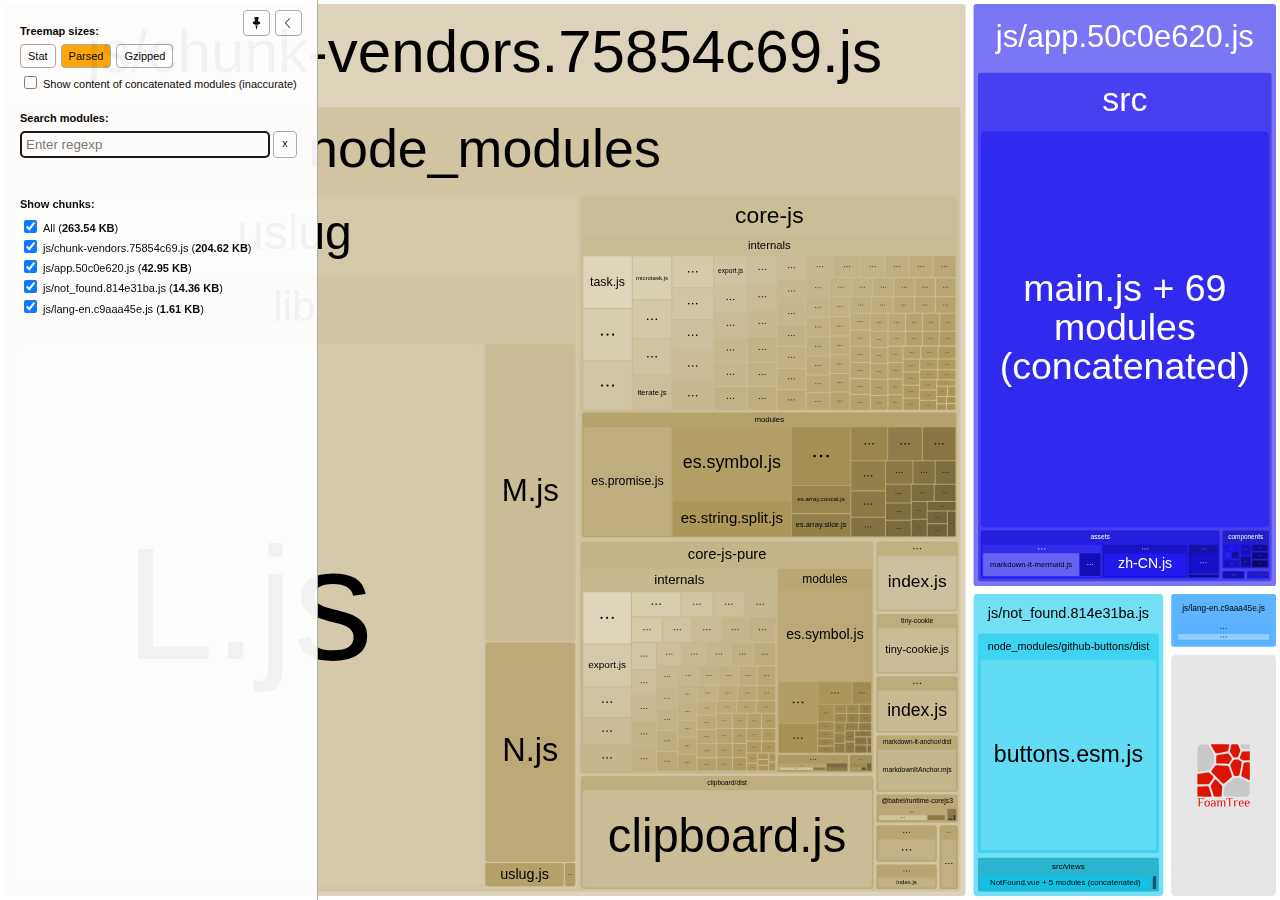
==== commit 24948d7f: "Pushed by github action 2020-05-01 11:22:35" ====
--- a/pasteme/report.html
+++ b/pasteme/report.html
@@ -3,7 +3,7 @@
   <head>
     <meta charset="UTF-8"/>
     <meta name="viewport" content="width=device-width, initial-scale=1"/>
-    <title>pasteme [1 May 2020 at 2:59]</title>
+    <title>pasteme [1 May 2020 at 3:22]</title>
     <link rel="shortcut icon" href="[data-uri]" type="image/x-icon" />
 
     <script>
@@ -60,7 +60,7 @@
   <body>
     <div id="app"></div>
     <script>
-      window.chartData = [{"label":"js/app.c8b41771.js","isAsset":true,"statSize":92629,"parsedSize":43977,"gzipSize":14866,"groups":[{"id":0,"label":"multi ./src/main.js","path":"./multi ./src/main.js","statSize":28,"parsedSize":36,"gzipSize":56},{"label":"src","path":"./src","statSize":92601,"groups":[{"label":"assets","path":"./src/assets","statSize":7196,"groups":[{"label":"css","path":"./src/assets/css","statSize":1264,"groups":[{"id":"","label":"global.css","path":"./src/assets/css/global.css","statSize":1186,"parsedSize":17,"gzipSize":37},{"id":"6772","label":"highlightjs-line-numbers.css","path":"./src/assets/css/highlightjs-line-numbers.css","statSize":39,"parsedSize":17,"gzipSize":37},{"id":"eed5","label":"github-gist.css","path":"./src/assets/css/github-gist.css","statSize":39,"parsedSize":17,"gzipSize":37}],"parsedSize":51,"gzipSize":40},{"label":"js/external","path":"./src/assets/js/external","statSize":3221,"groups":[{"id":"1020","label":"markdown-it-links.js","path":"./src/assets/js/external/markdown-it-links.js","statSize":854,"parsedSize":339,"gzipSize":214},{"id":"7abd","label":"markdown-it-mermaid.js","path":"./src/assets/js/external/markdown-it-mermaid.js","statSize":2367,"parsedSize":1533,"gzipSize":770}],"parsedSize":1872,"gzipSize":900},{"label":"lang","path":"./src/assets/lang","statSize":2551,"groups":[{"id":"c019","label":"zh-CN.js","path":"./src/assets/lang/zh-CN.js","statSize":2551,"parsedSize":1330,"gzipSize":1219}],"parsedSize":1330,"gzipSize":1219},{"label":"lang lazy ^\\.\\","path":"./src/assets/lang lazy ^\\.\\","statSize":160,"groups":[{"id":"cc57","label":".*$ namespace object","path":"./src/assets/lang lazy ^\\.\\/.*$ namespace object","statSize":160,"parsedSize":427,"gzipSize":286}],"parsedSize":427,"gzipSize":286}],"parsedSize":3680,"gzipSize":2315},{"label":"components","path":"./src/components","statSize":8004,"groups":[{"label":"icons","path":"./src/components/icons","statSize":2066,"groups":[{"id":"07f3","label":"Bell.vue?vue&type=style&index=0&id=2e196018&scoped=true&lang=css&","path":"./src/components/icons/Bell.vue?vue&type=style&index=0&id=2e196018&scoped=true&lang=css&","statSize":1027,"parsedSize":75,"gzipSize":82},{"id":"92de","label":"GlobalAsia.vue?vue&type=style&index=0&id=7256b6a6&scoped=true&lang=css&","path":"./src/components/icons/GlobalAsia.vue?vue&type=style&index=0&id=7256b6a6&scoped=true&lang=css&","statSize":1039,"parsedSize":75,"gzipSize":82}],"parsedSize":150,"gzipSize":92},{"id":"08dd","label":"Loading.vue?vue&type=style&index=0&id=46fc937d&scoped=true&lang=css&","path":"./src/components/Loading.vue?vue&type=style&index=0&id=46fc937d&scoped=true&lang=css&","statSize":997,"parsedSize":75,"gzipSize":82},{"id":"2455","label":"PasteView.vue?vue&type=style&index=1&id=7e8979a0&scoped=true&lang=css&","path":"./src/components/PasteView.vue?vue&type=style&index=1&id=7e8979a0&scoped=true&lang=css&","statSize":1001,"parsedSize":75,"gzipSize":82},{"id":"2817","label":"PasteView.vue?vue&type=style&index=0&lang=css&","path":"./src/components/PasteView.vue?vue&type=style&index=0&lang=css&","statSize":953,"parsedSize":75,"gzipSize":82},{"id":"2f41","label":"Success.vue?vue&type=style&index=0&id=0d8ac766&scoped=true&lang=css&","path":"./src/components/Success.vue?vue&type=style&index=0&id=0d8ac766&scoped=true&lang=css&","statSize":997,"parsedSize":75,"gzipSize":82},{"id":"4449","label":"Footer.vue?vue&type=style&index=0&id=2d7f2c5c&scoped=true&lang=css&","path":"./src/components/Footer.vue?vue&type=style&index=0&id=2d7f2c5c&scoped=true&lang=css&","statSize":995,"parsedSize":75,"gzipSize":82},{"id":"4ca2","label":"Header.vue?vue&type=style&index=0&id=685828c7&scoped=true&lang=css&","path":"./src/components/Header.vue?vue&type=style&index=0&id=685828c7&scoped=true&lang=css&","statSize":995,"parsedSize":75,"gzipSize":82}],"parsedSize":600,"gzipSize":134},{"id":"1082","label":"App.vue?vue&type=style&index=0&id=e18e2c6e&scoped=true&lang=css&","path":"./src/App.vue?vue&type=style&index=0&id=e18e2c6e&scoped=true&lang=css&","statSize":953,"parsedSize":75,"gzipSize":82},{"id":"56d7","label":"main.js + 69 modules (concatenated)","path":"./src/main.js + 69 modules (concatenated)","statSize":75455,"parsedSize":34727,"gzipSize":11155,"concatenated":true,"groups":[{"label":"src","path":"./src/main.js + 69 modules (concatenated)/src","statSize":75205,"groups":[{"id":null,"label":"main.js","path":"./src/main.js + 69 modules (concatenated)/src/main.js","statSize":1546,"parsedSize":711,"gzipSize":228,"inaccurateSizes":true},{"id":null,"label":"App.vue","path":"./src/main.js + 69 modules (concatenated)/src/App.vue","statSize":549,"parsedSize":252,"gzipSize":81,"inaccurateSizes":true},{"label":"assets/js","path":"./src/main.js + 69 modules (concatenated)/src/assets/js","statSize":15001,"groups":[{"id":null,"label":"router.js","path":"./src/main.js + 69 modules (concatenated)/src/assets/js/router.js","statSize":1205,"parsedSize":554,"gzipSize":178,"inaccurateSizes":true},{"id":null,"label":"store.js","path":"./src/main.js + 69 modules (concatenated)/src/assets/js/store.js","statSize":716,"parsedSize":329,"gzipSize":105,"inaccurateSizes":true},{"id":null,"label":"i18n.js","path":"./src/main.js + 69 modules (concatenated)/src/assets/js/i18n.js","statSize":1096,"parsedSize":504,"gzipSize":162,"inaccurateSizes":true},{"id":null,"label":"api.js","path":"./src/main.js + 69 modules (concatenated)/src/assets/js/api.js","statSize":1312,"parsedSize":603,"gzipSize":193,"inaccurateSizes":true},{"label":"external","path":"./src/main.js + 69 modules (concatenated)/src/assets/js/external","statSize":1825,"groups":[{"id":null,"label":"markdown-it.js","path":"./src/main.js + 69 modules (concatenated)/src/assets/js/external/markdown-it.js","statSize":1825,"parsedSize":839,"gzipSize":269,"inaccurateSizes":true}],"parsedSize":839,"gzipSize":269,"inaccurateSizes":true},{"label":"event","path":"./src/main.js + 69 modules (concatenated)/src/assets/js/event","statSize":131,"groups":[{"id":null,"label":"directive-register.js","path":"./src/main.js + 69 modules (concatenated)/src/assets/js/event/directive-register.js","statSize":131,"parsedSize":60,"gzipSize":19,"inaccurateSizes":true}],"parsedSize":60,"gzipSize":19,"inaccurateSizes":true},{"id":null,"label":"getters.js","path":"./src/main.js + 69 modules (concatenated)/src/assets/js/getters.js","statSize":325,"parsedSize":149,"gzipSize":48,"inaccurateSizes":true},{"label":"mixins","path":"./src/main.js + 69 modules (concatenated)/src/assets/js/mixins","statSize":569,"groups":[{"id":null,"label":"stateMixin.js","path":"./src/main.js + 69 modules (concatenated)/src/assets/js/mixins/stateMixin.js","statSize":569,"parsedSize":261,"gzipSize":84,"inaccurateSizes":true}],"parsedSize":261,"gzipSize":84,"inaccurateSizes":true},{"id":null,"label":"highlightjs-line-numbers.js","path":"./src/main.js + 69 modules (concatenated)/src/assets/js/highlightjs-line-numbers.js","statSize":7822,"parsedSize":3599,"gzipSize":1156,"inaccurateSizes":true}],"parsedSize":6903,"gzipSize":2217,"inaccurateSizes":true},{"id":null,"label":"App.vue?vue&type=template&id=e18e2c6e&scoped=true&","path":"./src/main.js + 69 modules (concatenated)/src/App.vue?vue&type=template&id=e18e2c6e&scoped=true&","statSize":953,"parsedSize":438,"gzipSize":140,"inaccurateSizes":true},{"id":null,"label":"App.vue?vue&type=script&lang=js&","path":"./src/main.js + 69 modules (concatenated)/src/App.vue?vue&type=script&lang=js&","statSize":1015,"parsedSize":467,"gzipSize":150,"inaccurateSizes":true},{"label":"views","path":"./src/main.js + 69 modules (concatenated)/src/views","statSize":5407,"groups":[{"id":null,"label":"Index.vue","path":"./src/main.js + 69 modules (concatenated)/src/views/Index.vue","statSize":560,"parsedSize":257,"gzipSize":82,"inaccurateSizes":true},{"id":null,"label":"Index.vue?vue&type=template&id=4bf5ff72&scoped=true&","path":"./src/main.js + 69 modules (concatenated)/src/views/Index.vue?vue&type=template&id=4bf5ff72&scoped=true&","statSize":686,"parsedSize":315,"gzipSize":101,"inaccurateSizes":true},{"id":null,"label":"Index.vue?vue&type=script&lang=js&","path":"./src/main.js + 69 modules (concatenated)/src/views/Index.vue?vue&type=script&lang=js&","statSize":4161,"parsedSize":1915,"gzipSize":615,"inaccurateSizes":true}],"parsedSize":2488,"gzipSize":799,"inaccurateSizes":true},{"label":"components","path":"./src/main.js + 69 modules (concatenated)/src/components","statSize":50734,"groups":[{"id":null,"label":"Header.vue","path":"./src/main.js + 69 modules (concatenated)/src/components/Header.vue","statSize":564,"parsedSize":259,"gzipSize":83,"inaccurateSizes":true},{"id":null,"label":"Footer.vue","path":"./src/main.js + 69 modules (concatenated)/src/components/Footer.vue","statSize":564,"parsedSize":259,"gzipSize":83,"inaccurateSizes":true},{"id":null,"label":"Header.vue?vue&type=template&id=685828c7&scoped=true&","path":"./src/main.js + 69 modules (concatenated)/src/components/Header.vue?vue&type=template&id=685828c7&scoped=true&","statSize":8503,"parsedSize":3913,"gzipSize":1257,"inaccurateSizes":true},{"id":null,"label":"Header.vue?vue&type=script&lang=js&","path":"./src/main.js + 69 modules (concatenated)/src/components/Header.vue?vue&type=script&lang=js&","statSize":3676,"parsedSize":1691,"gzipSize":543,"inaccurateSizes":true},{"id":null,"label":"Footer.vue?vue&type=template&id=2d7f2c5c&scoped=true&","path":"./src/main.js + 69 modules (concatenated)/src/components/Footer.vue?vue&type=template&id=2d7f2c5c&scoped=true&","statSize":2263,"parsedSize":1041,"gzipSize":334,"inaccurateSizes":true},{"id":null,"label":"Footer.vue?vue&type=script&lang=js&","path":"./src/main.js + 69 modules (concatenated)/src/components/Footer.vue?vue&type=script&lang=js&","statSize":2080,"parsedSize":957,"gzipSize":307,"inaccurateSizes":true},{"id":null,"label":"Form.vue","path":"./src/main.js + 69 modules (concatenated)/src/components/Form.vue","statSize":467,"parsedSize":214,"gzipSize":69,"inaccurateSizes":true},{"id":null,"label":"Success.vue","path":"./src/main.js + 69 modules (concatenated)/src/components/Success.vue","statSize":568,"parsedSize":261,"gzipSize":83,"inaccurateSizes":true},{"id":null,"label":"PasswordAuth.vue","path":"./src/main.js + 69 modules (concatenated)/src/components/PasswordAuth.vue","statSize":491,"parsedSize":225,"gzipSize":72,"inaccurateSizes":true},{"id":null,"label":"PasteView.vue","path":"./src/main.js + 69 modules (concatenated)/src/components/PasteView.vue","statSize":646,"parsedSize":297,"gzipSize":95,"inaccurateSizes":true},{"id":null,"label":"Loading.vue","path":"./src/main.js + 69 modules (concatenated)/src/components/Loading.vue","statSize":568,"parsedSize":261,"gzipSize":83,"inaccurateSizes":true},{"id":null,"label":"ManualDeleted.vue","path":"./src/main.js + 69 modules (concatenated)/src/components/ManualDeleted.vue","statSize":494,"parsedSize":227,"gzipSize":73,"inaccurateSizes":true},{"id":null,"label":"Form.vue?vue&type=template&id=291b89d6&scoped=true&","path":"./src/main.js + 69 modules (concatenated)/src/components/Form.vue?vue&type=template&id=291b89d6&scoped=true&","statSize":2934,"parsedSize":1350,"gzipSize":433,"inaccurateSizes":true},{"id":null,"label":"Form.vue?vue&type=script&lang=js&","path":"./src/main.js + 69 modules (concatenated)/src/components/Form.vue?vue&type=script&lang=js&","statSize":1792,"parsedSize":824,"gzipSize":264,"inaccurateSizes":true},{"id":null,"label":"Success.vue?vue&type=template&id=0d8ac766&scoped=true&","path":"./src/main.js + 69 modules (concatenated)/src/components/Success.vue?vue&type=template&id=0d8ac766&scoped=true&","statSize":2597,"parsedSize":1195,"gzipSize":383,"inaccurateSizes":true},{"id":null,"label":"Success.vue?vue&type=script&lang=js&","path":"./src/main.js + 69 modules (concatenated)/src/components/Success.vue?vue&type=script&lang=js&","statSize":3168,"parsedSize":1458,"gzipSize":468,"inaccurateSizes":true},{"id":null,"label":"PasswordAuth.vue?vue&type=template&id=106bec58&scoped=true&","path":"./src/main.js + 69 modules (concatenated)/src/components/PasswordAuth.vue?vue&type=template&id=106bec58&scoped=true&","statSize":1207,"parsedSize":555,"gzipSize":178,"inaccurateSizes":true},{"id":null,"label":"PasswordAuth.vue?vue&type=script&lang=js&","path":"./src/main.js + 69 modules (concatenated)/src/components/PasswordAuth.vue?vue&type=script&lang=js&","statSize":1694,"parsedSize":779,"gzipSize":250,"inaccurateSizes":true},{"id":null,"label":"PasteView.vue?vue&type=template&id=7e8979a0&scoped=true&","path":"./src/main.js + 69 modules (concatenated)/src/components/PasteView.vue?vue&type=template&id=7e8979a0&scoped=true&","statSize":1980,"parsedSize":911,"gzipSize":292,"inaccurateSizes":true},{"id":null,"label":"PasteView.vue?vue&type=script&lang=js&","path":"./src/main.js + 69 modules (concatenated)/src/components/PasteView.vue?vue&type=script&lang=js&","statSize":4871,"parsedSize":2241,"gzipSize":720,"inaccurateSizes":true},{"id":null,"label":"Loading.vue?vue&type=template&id=46fc937d&scoped=true&","path":"./src/main.js + 69 modules (concatenated)/src/components/Loading.vue?vue&type=template&id=46fc937d&scoped=true&","statSize":868,"parsedSize":399,"gzipSize":128,"inaccurateSizes":true},{"id":null,"label":"Loading.vue?vue&type=script&lang=js&","path":"./src/main.js + 69 modules (concatenated)/src/components/Loading.vue?vue&type=script&lang=js&","statSize":739,"parsedSize":340,"gzipSize":109,"inaccurateSizes":true},{"id":null,"label":"ManualDeleted.vue?vue&type=template&id=e3beaf5a&scoped=true&","path":"./src/main.js + 69 modules (concatenated)/src/components/ManualDeleted.vue?vue&type=template&id=e3beaf5a&scoped=true&","statSize":1112,"parsedSize":511,"gzipSize":164,"inaccurateSizes":true},{"id":null,"label":"ManualDeleted.vue?vue&type=script&lang=js&","path":"./src/main.js + 69 modules (concatenated)/src/components/ManualDeleted.vue?vue&type=script&lang=js&","statSize":763,"parsedSize":351,"gzipSize":112,"inaccurateSizes":true},{"label":"icons","path":"./src/main.js + 69 modules (concatenated)/src/components/icons","statSize":6125,"groups":[{"id":null,"label":"GlobalAsia.vue","path":"./src/main.js + 69 modules (concatenated)/src/components/icons/GlobalAsia.vue","statSize":583,"parsedSize":268,"gzipSize":86,"inaccurateSizes":true},{"id":null,"label":"Bell.vue","path":"./src/main.js + 69 modules (concatenated)/src/components/icons/Bell.vue","statSize":559,"parsedSize":257,"gzipSize":82,"inaccurateSizes":true},{"id":null,"label":"GlobalAsia.vue?vue&type=template&id=7256b6a6&scoped=true&","path":"./src/main.js + 69 modules (concatenated)/src/components/icons/GlobalAsia.vue?vue&type=template&id=7256b6a6&scoped=true&","statSize":2158,"parsedSize":993,"gzipSize":319,"inaccurateSizes":true},{"id":null,"label":"GlobalAsia.vue?vue&type=script&lang=js&","path":"./src/main.js + 69 modules (concatenated)/src/components/icons/GlobalAsia.vue?vue&type=script&lang=js&","statSize":748,"parsedSize":344,"gzipSize":110,"inaccurateSizes":true},{"id":null,"label":"Bell.vue?vue&type=template&id=2e196018&scoped=true&","path":"./src/main.js + 69 modules (concatenated)/src/components/icons/Bell.vue?vue&type=template&id=2e196018&scoped=true&","statSize":1347,"parsedSize":619,"gzipSize":199,"inaccurateSizes":true},{"id":null,"label":"Bell.vue?vue&type=script&lang=js&","path":"./src/main.js + 69 modules (concatenated)/src/components/icons/Bell.vue?vue&type=script&lang=js&","statSize":730,"parsedSize":335,"gzipSize":107,"inaccurateSizes":true}],"parsedSize":2818,"gzipSize":905,"inaccurateSizes":true}],"parsedSize":23349,"gzipSize":7500,"inaccurateSizes":true}],"parsedSize":34611,"gzipSize":11118,"inaccurateSizes":true}]},{"label":"views","path":"./src/views","statSize":993,"groups":[{"id":"706c","label":"Index.vue?vue&type=style&index=0&id=4bf5ff72&scoped=true&lang=css&","path":"./src/views/Index.vue?vue&type=style&index=0&id=4bf5ff72&scoped=true&lang=css&","statSize":993,"parsedSize":75,"gzipSize":82}],"parsedSize":75,"gzipSize":82}],"parsedSize":39157,"gzipSize":13321}]},{"label":"js/chunk-vendors.75854c69.js","isAsset":true,"statSize":390151,"parsedSize":209527,"gzipSize":81934,"groups":[{"label":"node_modules","path":"./node_modules","statSize":389679,"groups":[{"label":"vue-cookie/src","path":"./node_modules/vue-cookie/src","statSize":1267,"groups":[{"id":"00e7","label":"vue-cookie.js","path":"./node_modules/vue-cookie/src/vue-cookie.js","statSize":1267,"parsedSize":442,"gzipSize":272}],"parsedSize":442,"gzipSize":272},{"label":"core-js-pure","path":"./node_modules/core-js-pure","statSize":66907,"groups":[{"label":"internals","path":"./node_modules/core-js-pure/internals","statSize":41393,"groups":[{"id":"0273","label":"create-non-enumerable-property.js","path":"./node_modules/core-js-pure/internals/create-non-enumerable-property.js","statSize":438,"parsedSize":141,"gzipSize":117},{"id":"0363","label":"well-known-symbol.js","path":"./node_modules/core-js-pure/internals/well-known-symbol.js","statSize":410,"parsedSize":163,"gzipSize":153},{"id":"06fa","label":"fails.js","path":"./node_modules/core-js-pure/internals/fails.js","statSize":108,"parsedSize":72,"gzipSize":77},{"id":"0cf0","label":"object-get-own-property-names.js","path":"./node_modules/core-js-pure/internals/object-get-own-property-names.js","statSize":418,"parsedSize":136,"gzipSize":136},{"id":"1561","label":"to-integer.js","path":"./node_modules/core-js-pure/internals/to-integer.js","statSize":256,"parsedSize":100,"gzipSize":107},{"id":"1875","label":"require-object-coercible.js","path":"./node_modules/core-js-pure/internals/require-object-coercible.js","statSize":228,"parsedSize":102,"gzipSize":112},{"id":"194a","label":"bind-context.js","path":"./node_modules/core-js-pure/internals/bind-context.js","statSize":599,"parsedSize":337,"gzipSize":170},{"id":"1c0a","label":"object-to-string.js","path":"./node_modules/core-js-pure/internals/object-to-string.js","statSize":474,"parsedSize":177,"gzipSize":158},{"id":"1e63","label":"native-symbol.js","path":"./node_modules/core-js-pure/internals/native-symbol.js","statSize":243,"parsedSize":116,"gzipSize":124},{"id":"2874","label":"set-to-string-tag.js","path":"./node_modules/core-js-pure/internals/set-to-string-tag.js","statSize":786,"parsedSize":242,"gzipSize":193},{"id":"2c6c","label":"create-property-descriptor.js","path":"./node_modules/core-js-pure/internals/create-property-descriptor.js","statSize":173,"parsedSize":109,"gzipSize":102},{"id":"2f5a","label":"internal-state.js","path":"./node_modules/core-js-pure/internals/internal-state.js","statSize":1546,"parsedSize":634,"gzipSize":356},{"id":"2f97","label":"a-possible-prototype.js","path":"./node_modules/core-js-pure/internals/a-possible-prototype.js","statSize":208,"parsedSize":141,"gzipSize":139},{"id":"3ac6","label":"global.js","path":"./node_modules/core-js-pure/internals/global.js","statSize":465,"parsedSize":271,"gzipSize":171},{"id":"3e80","label":"uid.js","path":"./node_modules/core-js-pure/internals/uid.js","statSize":177,"parsedSize":127,"gzipSize":130},{"id":"4056","label":"define-iterator.js","path":"./node_modules/core-js-pure/internals/define-iterator.js","statSize":4042,"parsedSize":1079,"gzipSize":628},{"id":"4180","label":"object-define-property.js","path":"./node_modules/core-js-pure/internals/object-define-property.js","statSize":805,"parsedSize":275,"gzipSize":217},{"id":"4344","label":"array-species-create.js","path":"./node_modules/core-js-pure/internals/array-species-create.js","statSize":721,"parsedSize":262,"gzipSize":200},{"id":"44ba","label":"object-get-own-property-descriptor.js","path":"./node_modules/core-js-pure/internals/object-get-own-property-descriptor.js","statSize":1001,"parsedSize":251,"gzipSize":197},{"id":"4508","label":"to-absolute-index.js","path":"./node_modules/core-js-pure/internals/to-absolute-index.js","statSize":438,"parsedSize":117,"gzipSize":118},{"id":"4896","label":"object-create.js","path":"./node_modules/core-js-pure/internals/object-create.js","statSize":1779,"parsedSize":557,"gzipSize":393},{"id":"4fff","label":"to-object.js","path":"./node_modules/core-js-pure/internals/to-object.js","statSize":254,"parsedSize":75,"gzipSize":87},{"id":"5779","label":"object-get-prototype-of.js","path":"./node_modules/core-js-pure/internals/object-get-prototype-of.js","statSize":713,"parsedSize":288,"gzipSize":201},{"id":"6220","label":"is-array.js","path":"./node_modules/core-js-pure/internals/is-array.js","statSize":226,"parsedSize":90,"gzipSize":95},{"id":"6386","label":"array-includes.js","path":"./node_modules/core-js-pure/internals/array-includes.js","statSize":1283,"parsedSize":291,"gzipSize":228},{"id":"638c","label":"indexed-object.js","path":"./node_modules/core-js-pure/internals/indexed-object.js","statSize":503,"parsedSize":189,"gzipSize":162},{"id":"6725","label":"to-length.js","path":"./node_modules/core-js-pure/internals/to-length.js","statSize":304,"parsedSize":104,"gzipSize":115},{"id":"6c15","label":"create-property.js","path":"./node_modules/core-js-pure/internals/create-property.js","statSize":465,"parsedSize":137,"gzipSize":131},{"id":"6e9a","label":"hidden-keys.js","path":"./node_modules/core-js-pure/internals/hidden-keys.js","statSize":21,"parsedSize":27,"gzipSize":47},{"id":"6f8d","label":"an-object.js","path":"./node_modules/core-js-pure/internals/an-object.js","statSize":180,"parsedSize":120,"gzipSize":124},{"id":"7042","label":"is-pure.js","path":"./node_modules/core-js-pure/internals/is-pure.js","statSize":23,"parsedSize":27,"gzipSize":47},{"id":"7043","label":"object-property-is-enumerable.js","path":"./node_modules/core-js-pure/internals/object-property-is-enumerable.js","statSize":590,"parsedSize":176,"gzipSize":158},{"id":"7168","label":"to-primitive.js","path":"./node_modules/core-js-pure/internals/to-primitive.js","statSize":779,"parsedSize":334,"gzipSize":188},{"id":"7463","label":"iterators.js","path":"./node_modules/core-js-pure/internals/iterators.js","statSize":21,"parsedSize":27,"gzipSize":47},{"id":"764b","label":"path.js","path":"./node_modules/core-js-pure/internals/path.js","statSize":21,"parsedSize":27,"gzipSize":47},{"id":"7685","label":"shared-store.js","path":"./node_modules/core-js-pure/internals/shared-store.js","statSize":211,"parsedSize":95,"gzipSize":109},{"id":"77b2","label":"ie8-dom-define.js","path":"./node_modules/core-js-pure/internals/ie8-dom-define.js","statSize":378,"parsedSize":163,"gzipSize":146},{"id":"78a2","label":"dom-iterables.js","path":"./node_modules/core-js-pure/internals/dom-iterables.js","statSize":753,"parsedSize":526,"gzipSize":280},{"id":"78e7","label":"has.js","path":"./node_modules/core-js-pure/internals/has.js","statSize":121,"parsedSize":82,"gzipSize":88},{"id":"7a37","label":"document-create-element.js","path":"./node_modules/core-js-pure/internals/document-create-element.js","statSize":340,"parsedSize":138,"gzipSize":128},{"id":"8e11","label":"object-get-own-property-names-external.js","path":"./node_modules/core-js-pure/internals/object-get-own-property-names-external.js","statSize":737,"parsedSize":295,"gzipSize":216},{"id":"8f95","label":"classof.js","path":"./node_modules/core-js-pure/internals/classof.js","statSize":897,"parsedSize":343,"gzipSize":243},{"id":"8fad","label":"set-global.js","path":"./node_modules/core-js-pure/internals/set-global.js","statSize":304,"parsedSize":107,"gzipSize":111},{"id":"96e9","label":"native-weak-map.js","path":"./node_modules/core-js-pure/internals/native-weak-map.js","statSize":258,"parsedSize":119,"gzipSize":126},{"id":"9883","label":"get-built-in.js","path":"./node_modules/core-js-pure/internals/get-built-in.js","statSize":434,"parsedSize":192,"gzipSize":158},{"id":"9bfb","label":"define-well-known-symbol.js","path":"./node_modules/core-js-pure/internals/define-well-known-symbol.js","statSize":437,"parsedSize":153,"gzipSize":138},{"id":"9c96","label":"array-method-has-species-support.js","path":"./node_modules/core-js-pure/internals/array-method-has-species-support.js","statSize":422,"parsedSize":194,"gzipSize":157},{"id":"9e57","label":"enum-bug-keys.js","path":"./node_modules/core-js-pure/internals/enum-bug-keys.js","statSize":178,"parsedSize":134,"gzipSize":129},{"id":"a016","label":"object-keys.js","path":"./node_modules/core-js-pure/internals/object-keys.js","statSize":303,"parsedSize":94,"gzipSize":104},{"id":"a0e5","label":"is-forced.js","path":"./node_modules/core-js-pure/internals/is-forced.js","statSize":573,"parsedSize":263,"gzipSize":220},{"id":"a205","label":"object-get-own-property-symbols.js","path":"./node_modules/core-js-pure/internals/object-get-own-property-symbols.js","statSize":42,"parsedSize":47,"gzipSize":67},{"id":"a421","label":"to-indexed-object.js","path":"./node_modules/core-js-pure/internals/to-indexed-object.js","statSize":285,"parsedSize":82,"gzipSize":91},{"id":"a5eb","label":"export.js","path":"./node_modules/core-js-pure/internals/export.js","statSize":4208,"parsedSize":881,"gzipSize":537},{"id":"ab85","label":"function-to-string.js","path":"./node_modules/core-js-pure/internals/function-to-string.js","statSize":119,"parsedSize":91,"gzipSize":97},{"id":"b2ed","label":"shared-key.js","path":"./node_modules/core-js-pure/internals/shared-key.js","statSize":196,"parsedSize":104,"gzipSize":110},{"id":"b323","label":"object-keys-internal.js","path":"./node_modules/core-js-pure/internals/object-keys-internal.js","statSize":582,"parsedSize":223,"gzipSize":187},{"id":"bb83","label":"iterators-core.js","path":"./node_modules/core-js-pure/internals/iterators-core.js","statSize":1351,"parsedSize":320,"gzipSize":262},{"id":"c1b2","label":"descriptors.js","path":"./node_modules/core-js-pure/internals/descriptors.js","statSize":214,"parsedSize":129,"gzipSize":122},{"id":"c230","label":"object-define-properties.js","path":"./node_modules/core-js-pure/internals/object-define-properties.js","statSize":647,"parsedSize":192,"gzipSize":171},{"id":"c44e","label":"add-to-unscopables.js","path":"./node_modules/core-js-pure/internals/add-to-unscopables.js","statSize":46,"parsedSize":37,"gzipSize":51},{"id":"cbd0","label":"string-multibyte.js","path":"./node_modules/core-js-pure/internals/string-multibyte.js","statSize":1150,"parsedSize":334,"gzipSize":246},{"id":"cc94","label":"a-function.js","path":"./node_modules/core-js-pure/internals/a-function.js","statSize":140,"parsedSize":118,"gzipSize":111},{"id":"d659","label":"shared.js","path":"./node_modules/core-js-pure/internals/shared.js","statSize":352,"parsedSize":218,"gzipSize":202},{"id":"d666","label":"redefine.js","path":"./node_modules/core-js-pure/internals/redefine.js","statSize":266,"parsedSize":93,"gzipSize":97},{"id":"dee0","label":"array-iteration.js","path":"./node_modules/core-js-pure/internals/array-iteration.js","statSize":2551,"parsedSize":546,"gzipSize":376},{"id":"dfdb","label":"is-object.js","path":"./node_modules/core-js-pure/internals/is-object.js","statSize":110,"parsedSize":94,"gzipSize":89},{"id":"ec62","label":"object-set-prototype-of.js","path":"./node_modules/core-js-pure/internals/object-set-prototype-of.js","statSize":859,"parsedSize":317,"gzipSize":232},{"id":"edbd","label":"html.js","path":"./node_modules/core-js-pure/internals/html.js","statSize":116,"parsedSize":74,"gzipSize":83},{"id":"f575","label":"create-iterator-constructor.js","path":"./node_modules/core-js-pure/internals/create-iterator-constructor.js","statSize":746,"parsedSize":244,"gzipSize":190},{"id":"f5fb","label":"correct-prototype-getter.js","path":"./node_modules/core-js-pure/internals/correct-prototype-getter.js","statSize":208,"parsedSize":153,"gzipSize":134},{"id":"fbcc","label":"wrapped-well-known-symbol.js","path":"./node_modules/core-js-pure/internals/wrapped-well-known-symbol.js","statSize":55,"parsedSize":30,"gzipSize":50},{"id":"fc48","label":"classof-raw.js","path":"./node_modules/core-js-pure/internals/classof-raw.js","statSize":106,"parsedSize":84,"gzipSize":96}],"parsedSize":14630,"gzipSize":5230},{"label":"modules","path":"./node_modules/core-js-pure/modules","statSize":23531,"groups":[{"id":"0c82","label":"esnext.symbol.async-dispose.js","path":"./node_modules/core-js-pure/modules/esnext.symbol.async-dispose.js","statSize":213,"parsedSize":50,"gzipSize":70},{"id":"0e67","label":"es.symbol.iterator.js","path":"./node_modules/core-js-pure/modules/es.symbol.iterator.js","statSize":208,"parsedSize":46,"gzipSize":66},{"id":"22a9","label":"es.symbol.has-instance.js","path":"./node_modules/core-js-pure/modules/es.symbol.has-instance.js","statSize":217,"parsedSize":49,"gzipSize":69},{"id":"266f","label":"esnext.symbol.pattern-match.js","path":"./node_modules/core-js-pure/modules/esnext.symbol.pattern-match.js","statSize":214,"parsedSize":50,"gzipSize":70},{"id":"274e","label":"es.symbol.split.js","path":"./node_modules/core-js-pure/modules/es.symbol.split.js","statSize":199,"parsedSize":43,"gzipSize":63},{"id":"2e85","label":"es.symbol.replace.js","path":"./node_modules/core-js-pure/modules/es.symbol.replace.js","statSize":205,"parsedSize":45,"gzipSize":65},{"id":"3e47","label":"es.object.define-property.js","path":"./node_modules/core-js-pure/modules/es.object.define-property.js","statSize":403,"parsedSize":124,"gzipSize":129},{"id":"3e47b","label":"es.string.iterator.js","path":"./node_modules/core-js-pure/modules/es.string.iterator.js","statSize":1052,"parsedSize":337,"gzipSize":240},{"id":"5145","label":"web.dom-collections.iterator.js","path":"./node_modules/core-js-pure/modules/web.dom-collections.iterator.js","statSize":755,"parsedSize":186,"gzipSize":167},{"id":"522d","label":"es.json.to-string-tag.js","path":"./node_modules/core-js-pure/modules/es.json.to-string-tag.js","statSize":243,"parsedSize":64,"gzipSize":79},{"id":"64db","label":"es.symbol.description.js","path":"./node_modules/core-js-pure/modules/es.symbol.description.js","statSize":9,"parsedSize":15,"gzipSize":35},{"id":"6f89","label":"es.object.to-string.js","path":"./node_modules/core-js-pure/modules/es.object.to-string.js","statSize":9,"parsedSize":15,"gzipSize":35},{"id":"7201","label":"esnext.symbol.dispose.js","path":"./node_modules/core-js-pure/modules/esnext.symbol.dispose.js","statSize":203,"parsedSize":45,"gzipSize":65},{"id":"74fd","label":"esnext.symbol.observable.js","path":"./node_modules/core-js-pure/modules/esnext.symbol.observable.js","statSize":204,"parsedSize":48,"gzipSize":68},{"id":"8176","label":"es.math.to-string-tag.js","path":"./node_modules/core-js-pure/modules/es.math.to-string-tag.js","statSize":191,"parsedSize":50,"gzipSize":67},{"id":"8b7b","label":"es.symbol.js","path":"./node_modules/core-js-pure/modules/es.symbol.js","statSize":12814,"parsedSize":3672,"gzipSize":1706},{"id":"8d05","label":"es.symbol.to-primitive.js","path":"./node_modules/core-js-pure/modules/es.symbol.to-primitive.js","statSize":217,"parsedSize":49,"gzipSize":69},{"id":"9080","label":"es.symbol.is-concat-spreadable.js","path":"./node_modules/core-js-pure/modules/es.symbol.is-concat-spreadable.js","statSize":238,"parsedSize":56,"gzipSize":76},{"id":"9103","label":"es.array.iterator.js","path":"./node_modules/core-js-pure/modules/es.array.iterator.js","statSize":2216,"parsedSize":498,"gzipSize":312},{"id":"9802","label":"esnext.symbol.replace-all.js","path":"./node_modules/core-js-pure/modules/esnext.symbol.replace-all.js","statSize":149,"parsedSize":48,"gzipSize":68},{"id":"980e","label":"es.symbol.search.js","path":"./node_modules/core-js-pure/modules/es.symbol.search.js","statSize":202,"parsedSize":44,"gzipSize":64},{"id":"9ac4","label":"es.symbol.species.js","path":"./node_modules/core-js-pure/modules/es.symbol.species.js","statSize":205,"parsedSize":45,"gzipSize":65},{"id":"aa1b","label":"es.symbol.unscopables.js","path":"./node_modules/core-js-pure/modules/es.symbol.unscopables.js","statSize":217,"parsedSize":49,"gzipSize":69},{"id":"e363","label":"es.symbol.async-iterator.js","path":"./node_modules/core-js-pure/modules/es.symbol.async-iterator.js","statSize":223,"parsedSize":51,"gzipSize":71},{"id":"e699","label":"es.symbol.match.js","path":"./node_modules/core-js-pure/modules/es.symbol.match.js","statSize":199,"parsedSize":43,"gzipSize":63},{"id":"e7cc","label":"es.symbol.match-all.js","path":"./node_modules/core-js-pure/modules/es.symbol.match-all.js","statSize":153,"parsedSize":46,"gzipSize":66},{"id":"ef09","label":"es.symbol.to-string-tag.js","path":"./node_modules/core-js-pure/modules/es.symbol.to-string-tag.js","statSize":217,"parsedSize":49,"gzipSize":69},{"id":"fc93","label":"es.array.concat.js","path":"./node_modules/core-js-pure/modules/es.array.concat.js","statSize":2156,"parsedSize":700,"gzipSize":463}],"parsedSize":6517,"gzipSize":2615},{"label":"es","path":"./node_modules/core-js-pure/es","statSize":1563,"groups":[{"label":"symbol","path":"./node_modules/core-js-pure/es/symbol","statSize":1249,"groups":[{"id":"1c29","label":"index.js","path":"./node_modules/core-js-pure/es/symbol/index.js","statSize":953,"parsedSize":241,"gzipSize":161},{"id":"2364","label":"iterator.js","path":"./node_modules/core-js-pure/es/symbol/iterator.js","statSize":296,"parsedSize":89,"gzipSize":100}],"parsedSize":330,"gzipSize":192},{"label":"object","path":"./node_modules/core-js-pure/es/object","statSize":314,"groups":[{"id":"a38c","label":"define-property.js","path":"./node_modules/core-js-pure/es/object/define-property.js","statSize":314,"parsedSize":148,"gzipSize":130}],"parsedSize":148,"gzipSize":130}],"parsedSize":478,"gzipSize":252},{"label":"features","path":"./node_modules/core-js-pure/features","statSize":420,"groups":[{"label":"symbol","path":"./node_modules/core-js-pure/features/symbol","statSize":359,"groups":[{"id":"373a","label":"iterator.js","path":"./node_modules/core-js-pure/features/symbol/iterator.js","statSize":54,"parsedSize":36,"gzipSize":56},{"id":"b5f1","label":"index.js","path":"./node_modules/core-js-pure/features/symbol/index.js","statSize":305,"parsedSize":86,"gzipSize":85}],"parsedSize":122,"gzipSize":96},{"label":"object","path":"./node_modules/core-js-pure/features/object","statSize":61,"groups":[{"id":"9a13","label":"define-property.js","path":"./node_modules/core-js-pure/features/object/define-property.js","statSize":61,"parsedSize":36,"gzipSize":56}],"parsedSize":36,"gzipSize":56}],"parsedSize":158,"gzipSize":102}],"parsedSize":21783,"gzipSize":7621},{"label":"core-js","path":"./node_modules/core-js","statSize":123690,"groups":[{"label":"internals","path":"./node_modules/core-js/internals","statSize":68145,"groups":[{"id":"057f","label":"object-get-own-property-names-external.js","path":"./node_modules/core-js/internals/object-get-own-property-names-external.js","statSize":737,"parsedSize":295,"gzipSize":216},{"id":"06cf","label":"object-get-own-property-descriptor.js","path":"./node_modules/core-js/internals/object-get-own-property-descriptor.js","statSize":1001,"parsedSize":251,"gzipSize":198},{"id":"0cfb","label":"ie8-dom-define.js","path":"./node_modules/core-js/internals/ie8-dom-define.js","statSize":378,"parsedSize":163,"gzipSize":146},{"id":"129f","label":"same-value.js","path":"./node_modules/core-js/internals/same-value.js","statSize":248,"parsedSize":91,"gzipSize":98},{"id":"14c3","label":"regexp-exec-abstract.js","path":"./node_modules/core-js/internals/regexp-exec-abstract.js","statSize":598,"parsedSize":345,"gzipSize":230},{"id":"17c2","label":"array-for-each.js","path":"./node_modules/core-js/internals/array-for-each.js","statSize":459,"parsedSize":168,"gzipSize":150},{"id":"19aa","label":"an-instance.js","path":"./node_modules/core-js/internals/an-instance.js","statSize":185,"parsedSize":127,"gzipSize":126},{"id":"1be4","label":"html.js","path":"./node_modules/core-js/internals/html.js","statSize":116,"parsedSize":74,"gzipSize":82},{"id":"1c0b","label":"a-function.js","path":"./node_modules/core-js/internals/a-function.js","statSize":140,"parsedSize":118,"gzipSize":111},{"id":"1c7e","label":"check-correctness-of-iteration.js","path":"./node_modules/core-js/internals/check-correctness-of-iteration.js","statSize":936,"parsedSize":354,"gzipSize":210},{"id":"1d80","label":"require-object-coercible.js","path":"./node_modules/core-js/internals/require-object-coercible.js","statSize":228,"parsedSize":102,"gzipSize":112},{"id":"1dde","label":"array-method-has-species-support.js","path":"./node_modules/core-js/internals/array-method-has-species-support.js","statSize":422,"parsedSize":194,"gzipSize":159},{"id":"2266","label":"iterate.js","path":"./node_modules/core-js/internals/iterate.js","statSize":1685,"parsedSize":582,"gzipSize":371},{"id":"23cb","label":"to-absolute-index.js","path":"./node_modules/core-js/internals/to-absolute-index.js","statSize":438,"parsedSize":117,"gzipSize":118},{"id":"23e7","label":"export.js","path":"./node_modules/core-js/internals/export.js","statSize":2519,"parsedSize":430,"gzipSize":316},{"id":"241c","label":"object-get-own-property-names.js","path":"./node_modules/core-js/internals/object-get-own-property-names.js","statSize":418,"parsedSize":136,"gzipSize":136},{"id":"2626","label":"set-species.js","path":"./node_modules/core-js/internals/set-species.js","statSize":638,"parsedSize":202,"gzipSize":170},{"id":"2cf4","label":"task.js","path":"./node_modules/core-js/internals/task.js","statSize":2953,"parsedSize":1088,"gzipSize":624},{"id":"35a1","label":"get-iterator-method.js","path":"./node_modules/core-js/internals/get-iterator-method.js","statSize":343,"parsedSize":146,"gzipSize":137},{"id":"37e8","label":"object-define-properties.js","path":"./node_modules/core-js/internals/object-define-properties.js","statSize":647,"parsedSize":192,"gzipSize":173},{"id":"3bbe","label":"a-possible-prototype.js","path":"./node_modules/core-js/internals/a-possible-prototype.js","statSize":208,"parsedSize":141,"gzipSize":141},{"id":"3f8c","label":"iterators.js","path":"./node_modules/core-js/internals/iterators.js","statSize":21,"parsedSize":27,"gzipSize":47},{"id":"428f","label":"path.js","path":"./node_modules/core-js/internals/path.js","statSize":49,"parsedSize":36,"gzipSize":56},{"id":"44ad","label":"indexed-object.js","path":"./node_modules/core-js/internals/indexed-object.js","statSize":503,"parsedSize":189,"gzipSize":163},{"id":"44d2","label":"add-to-unscopables.js","path":"./node_modules/core-js/internals/add-to-unscopables.js","statSize":652,"parsedSize":156,"gzipSize":151},{"id":"44de","label":"host-report-errors.js","path":"./node_modules/core-js/internals/host-report-errors.js","statSize":223,"parsedSize":132,"gzipSize":124},{"id":"44e7","label":"is-regexp.js","path":"./node_modules/core-js/internals/is-regexp.js","statSize":443,"parsedSize":150,"gzipSize":147},{"id":"4840","label":"species-constructor.js","path":"./node_modules/core-js/internals/species-constructor.js","statSize":516,"parsedSize":167,"gzipSize":148},{"id":"4930","label":"native-symbol.js","path":"./node_modules/core-js/internals/native-symbol.js","statSize":243,"parsedSize":116,"gzipSize":124},{"id":"4d64","label":"array-includes.js","path":"./node_modules/core-js/internals/array-includes.js","statSize":1283,"parsedSize":291,"gzipSize":226},{"id":"50c4","label":"to-length.js","path":"./node_modules/core-js/internals/to-length.js","statSize":304,"parsedSize":104,"gzipSize":115},{"id":"5135","label":"has.js","path":"./node_modules/core-js/internals/has.js","statSize":121,"parsedSize":82,"gzipSize":88},{"id":"5692","label":"shared.js","path":"./node_modules/core-js/internals/shared.js","statSize":352,"parsedSize":218,"gzipSize":202},{"id":"56ef","label":"own-keys.js","path":"./node_modules/core-js/internals/own-keys.js","statSize":616,"parsedSize":163,"gzipSize":151},{"id":"5899","label":"whitespaces.js","path":"./node_modules/core-js/internals/whitespaces.js","statSize":252,"parsedSize":72,"gzipSize":120},{"id":"58a8","label":"string-trim.js","path":"./node_modules/core-js/internals/string-trim.js","statSize":1079,"parsedSize":252,"gzipSize":190},{"id":"5c6c","label":"create-property-descriptor.js","path":"./node_modules/core-js/internals/create-property-descriptor.js","statSize":173,"parsedSize":109,"gzipSize":102},{"id":"60da","label":"object-assign.js","path":"./node_modules/core-js/internals/object-assign.js","statSize":1711,"parsedSize":508,"gzipSize":359},{"id":"6547","label":"string-multibyte.js","path":"./node_modules/core-js/internals/string-multibyte.js","statSize":1150,"parsedSize":334,"gzipSize":247},{"id":"65f0","label":"array-species-create.js","path":"./node_modules/core-js/internals/array-species-create.js","statSize":721,"parsedSize":262,"gzipSize":201},{"id":"69f3","label":"internal-state.js","path":"./node_modules/core-js/internals/internal-state.js","statSize":1546,"parsedSize":634,"gzipSize":359},{"id":"6eeb","label":"redefine.js","path":"./node_modules/core-js/internals/redefine.js","statSize":1687,"parsedSize":596,"gzipSize":355},{"id":"7418","label":"object-get-own-property-symbols.js","path":"./node_modules/core-js/internals/object-get-own-property-symbols.js","statSize":42,"parsedSize":47,"gzipSize":67},{"id":"746f","label":"define-well-known-symbol.js","path":"./node_modules/core-js/internals/define-well-known-symbol.js","statSize":437,"parsedSize":153,"gzipSize":139},{"id":"7839","label":"enum-bug-keys.js","path":"./node_modules/core-js/internals/enum-bug-keys.js","statSize":178,"parsedSize":134,"gzipSize":129},{"id":"7b0b","label":"to-object.js","path":"./node_modules/core-js/internals/to-object.js","statSize":254,"parsedSize":75,"gzipSize":87},{"id":"7c73","label":"object-create.js","path":"./node_modules/core-js/internals/object-create.js","statSize":1779,"parsedSize":557,"gzipSize":395},{"id":"7dd0","label":"define-iterator.js","path":"./node_modules/core-js/internals/define-iterator.js","statSize":4042,"parsedSize":1079,"gzipSize":627},{"id":"7f9a","label":"native-weak-map.js","path":"./node_modules/core-js/internals/native-weak-map.js","statSize":258,"parsedSize":119,"gzipSize":126},{"id":"825a","label":"an-object.js","path":"./node_modules/core-js/internals/an-object.js","statSize":180,"parsedSize":120,"gzipSize":126},{"id":"83ab","label":"descriptors.js","path":"./node_modules/core-js/internals/descriptors.js","statSize":214,"parsedSize":129,"gzipSize":123},{"id":"8418","label":"create-property.js","path":"./node_modules/core-js/internals/create-property.js","statSize":465,"parsedSize":137,"gzipSize":130},{"id":"861d","label":"is-object.js","path":"./node_modules/core-js/internals/is-object.js","statSize":110,"parsedSize":94,"gzipSize":89},{"id":"8aa5","label":"advance-string-index.js","path":"./node_modules/core-js/internals/advance-string-index.js","statSize":287,"parsedSize":108,"gzipSize":111},{"id":"90e3","label":"uid.js","path":"./node_modules/core-js/internals/uid.js","statSize":177,"parsedSize":127,"gzipSize":130},{"id":"9112","label":"create-non-enumerable-property.js","path":"./node_modules/core-js/internals/create-non-enumerable-property.js","statSize":438,"parsedSize":141,"gzipSize":117},{"id":"9263","label":"regexp-exec.js","path":"./node_modules/core-js/internals/regexp-exec.js","statSize":1659,"parsedSize":553,"gzipSize":356},{"id":"94ca","label":"is-forced.js","path":"./node_modules/core-js/internals/is-forced.js","statSize":573,"parsedSize":263,"gzipSize":220},{"id":"9bdd","label":"call-with-safe-iteration-closing.js","path":"./node_modules/core-js/internals/call-with-safe-iteration-closing.js","statSize":456,"parsedSize":156,"gzipSize":146},{"id":"9bf2","label":"object-define-property.js","path":"./node_modules/core-js/internals/object-define-property.js","statSize":805,"parsedSize":275,"gzipSize":218},{"id":"9e81","label":"function-to-string.js","path":"./node_modules/core-js/internals/function-to-string.js","statSize":119,"parsedSize":91,"gzipSize":97},{"id":"9ed3","label":"create-iterator-constructor.js","path":"./node_modules/core-js/internals/create-iterator-constructor.js","statSize":746,"parsedSize":244,"gzipSize":188},{"id":"a691","label":"to-integer.js","path":"./node_modules/core-js/internals/to-integer.js","statSize":256,"parsedSize":100,"gzipSize":107},{"id":"ad6d","label":"regexp-flags.js","path":"./node_modules/core-js/internals/regexp-flags.js","statSize":492,"parsedSize":217,"gzipSize":164},{"id":"ae93","label":"iterators-core.js","path":"./node_modules/core-js/internals/iterators-core.js","statSize":1351,"parsedSize":320,"gzipSize":262},{"id":"b041","label":"object-to-string.js","path":"./node_modules/core-js/internals/object-to-string.js","statSize":474,"parsedSize":177,"gzipSize":158},{"id":"b301","label":"sloppy-array-method.js","path":"./node_modules/core-js/internals/sloppy-array-method.js","statSize":321,"parsedSize":148,"gzipSize":133},{"id":"b39a","label":"user-agent.js","path":"./node_modules/core-js/internals/user-agent.js","statSize":117,"parsedSize":73,"gzipSize":92},{"id":"b575","label":"microtask.js","path":"./node_modules/core-js/internals/microtask.js","statSize":2517,"parsedSize":726,"gzipSize":472},{"id":"b622","label":"well-known-symbol.js","path":"./node_modules/core-js/internals/well-known-symbol.js","statSize":410,"parsedSize":163,"gzipSize":152},{"id":"b727","label":"array-iteration.js","path":"./node_modules/core-js/internals/array-iteration.js","statSize":2551,"parsedSize":546,"gzipSize":377},{"id":"c032","label":"wrapped-well-known-symbol.js","path":"./node_modules/core-js/internals/wrapped-well-known-symbol.js","statSize":55,"parsedSize":30,"gzipSize":50},{"id":"c04e","label":"to-primitive.js","path":"./node_modules/core-js/internals/to-primitive.js","statSize":779,"parsedSize":334,"gzipSize":190},{"id":"c430","label":"is-pure.js","path":"./node_modules/core-js/internals/is-pure.js","statSize":24,"parsedSize":27,"gzipSize":47},{"id":"c6b6","label":"classof-raw.js","path":"./node_modules/core-js/internals/classof-raw.js","statSize":106,"parsedSize":84,"gzipSize":96},{"id":"c6cd","label":"shared-store.js","path":"./node_modules/core-js/internals/shared-store.js","statSize":211,"parsedSize":95,"gzipSize":108},{"id":"ca84","label":"object-keys-internal.js","path":"./node_modules/core-js/internals/object-keys-internal.js","statSize":582,"parsedSize":223,"gzipSize":188},{"id":"cc12","label":"document-create-element.js","path":"./node_modules/core-js/internals/document-create-element.js","statSize":340,"parsedSize":138,"gzipSize":129},{"id":"cdf9","label":"promise-resolve.js","path":"./node_modules/core-js/internals/promise-resolve.js","statSize":427,"parsedSize":169,"gzipSize":148},{"id":"ce4e","label":"set-global.js","path":"./node_modules/core-js/internals/set-global.js","statSize":304,"parsedSize":107,"gzipSize":112},{"id":"d012","label":"hidden-keys.js","path":"./node_modules/core-js/internals/hidden-keys.js","statSize":21,"parsedSize":27,"gzipSize":47},{"id":"d039","label":"fails.js","path":"./node_modules/core-js/internals/fails.js","statSize":108,"parsedSize":72,"gzipSize":77},{"id":"d066","label":"get-built-in.js","path":"./node_modules/core-js/internals/get-built-in.js","statSize":434,"parsedSize":192,"gzipSize":158},{"id":"d1e7","label":"object-property-is-enumerable.js","path":"./node_modules/core-js/internals/object-property-is-enumerable.js","statSize":590,"parsedSize":176,"gzipSize":158},{"id":"d2bb","label":"object-set-prototype-of.js","path":"./node_modules/core-js/internals/object-set-prototype-of.js","statSize":859,"parsedSize":317,"gzipSize":231},{"id":"d44e","label":"set-to-string-tag.js","path":"./node_modules/core-js/internals/set-to-string-tag.js","statSize":425,"parsedSize":165,"gzipSize":154},{"id":"d784","label":"fix-regexp-well-known-symbol-logic.js","path":"./node_modules/core-js/internals/fix-regexp-well-known-symbol-logic.js","statSize":3542,"parsedSize":1025,"gzipSize":518},{"id":"da84","label":"global.js","path":"./node_modules/core-js/internals/global.js","statSize":465,"parsedSize":271,"gzipSize":171},{"id":"df75","label":"object-keys.js","path":"./node_modules/core-js/internals/object-keys.js","statSize":303,"parsedSize":94,"gzipSize":104},{"id":"e070","label":"forced-string-trim-method.js","path":"./node_modules/core-js/internals/forced-string-trim-method.js","statSize":423,"parsedSize":140,"gzipSize":135},{"id":"e163","label":"object-get-prototype-of.js","path":"./node_modules/core-js/internals/object-get-prototype-of.js","statSize":713,"parsedSize":288,"gzipSize":202},{"id":"e177","label":"correct-prototype-getter.js","path":"./node_modules/core-js/internals/correct-prototype-getter.js","statSize":208,"parsedSize":153,"gzipSize":135},{"id":"e2cc","label":"redefine-all.js","path":"./node_modules/core-js/internals/redefine-all.js","statSize":186,"parsedSize":97,"gzipSize":100},{"id":"e583","label":"parse-int.js","path":"./node_modules/core-js/internals/parse-int.js","statSize":585,"parsedSize":209,"gzipSize":185},{"id":"e58c","label":"array-last-index-of.js","path":"./node_modules/core-js/internals/array-last-index-of.js","statSize":1115,"parsedSize":376,"gzipSize":270},{"id":"e667","label":"perform.js","path":"./node_modules/core-js/internals/perform.js","statSize":156,"parsedSize":103,"gzipSize":95},{"id":"e893","label":"copy-constructor-properties.js","path":"./node_modules/core-js/internals/copy-constructor-properties.js","statSize":616,"parsedSize":174,"gzipSize":152},{"id":"e8b5","label":"is-array.js","path":"./node_modules/core-js/internals/is-array.js","statSize":226,"parsedSize":90,"gzipSize":95},{"id":"e95a","label":"is-array-iterator-method.js","path":"./node_modules/core-js/internals/is-array-iterator-method.js","statSize":361,"parsedSize":144,"gzipSize":140},{"id":"f069","label":"new-promise-capability.js","path":"./node_modules/core-js/internals/new-promise-capability.js","statSize":522,"parsedSize":258,"gzipSize":193},{"id":"f5df","label":"classof.js","path":"./node_modules/core-js/internals/classof.js","statSize":897,"parsedSize":343,"gzipSize":242},{"id":"f772","label":"shared-key.js","path":"./node_modules/core-js/internals/shared-key.js","statSize":196,"parsedSize":104,"gzipSize":110},{"id":"f8c2","label":"bind-context.js","path":"./node_modules/core-js/internals/bind-context.js","statSize":599,"parsedSize":337,"gzipSize":169},{"id":"fc6a","label":"to-indexed-object.js","path":"./node_modules/core-js/internals/to-indexed-object.js","statSize":285,"parsedSize":82,"gzipSize":91},{"id":"fdbc","label":"dom-iterables.js","path":"./node_modules/core-js/internals/dom-iterables.js","statSize":753,"parsedSize":526,"gzipSize":280},{"id":"fea9","label":"native-promise-constructor.js","path":"./node_modules/core-js/internals/native-promise-constructor.js","statSize":79,"parsedSize":52,"gzipSize":72}],"parsedSize":24008,"gzipSize":8543},{"label":"modules","path":"./node_modules/core-js/modules","statSize":55545,"groups":[{"id":"0d03","label":"es.date.to-string.js","path":"./node_modules/core-js/modules/es.date.to-string.js","statSize":605,"parsedSize":187,"gzipSize":166},{"id":"1276","label":"es.string.split.js","path":"./node_modules/core-js/modules/es.string.split.js","statSize":5463,"parsedSize":1820,"gzipSize":907},{"id":"159b","label":"web.dom-collections.for-each.js","path":"./node_modules/core-js/modules/web.dom-collections.for-each.js","statSize":691,"parsedSize":176,"gzipSize":155},{"id":"25f0","label":"es.regexp.to-string.js","path":"./node_modules/core-js/modules/es.regexp.to-string.js","statSize":985,"parsedSize":383,"gzipSize":275},{"id":"4160","label":"es.array.for-each.js","path":"./node_modules/core-js/modules/es.array.for-each.js","statSize":300,"parsedSize":119,"gzipSize":127},{"id":"466d","label":"es.string.match.js","path":"./node_modules/core-js/modules/es.string.match.js","statSize":1649,"parsedSize":527,"gzipSize":336},{"id":"498a","label":"es.string.trim.js","path":"./node_modules/core-js/modules/es.string.trim.js","statSize":421,"parsedSize":155,"gzipSize":145},{"id":"4de4","label":"es.array.filter.js","path":"./node_modules/core-js/modules/es.array.filter.js","statSize":581,"parsedSize":203,"gzipSize":173},{"id":"5319","label":"es.string.replace.js","path":"./node_modules/core-js/modules/es.string.replace.js","statSize":4945,"parsedSize":1463,"gzipSize":809},{"id":"841c","label":"es.string.search.js","path":"./node_modules/core-js/modules/es.string.search.js","statSize":1437,"parsedSize":437,"gzipSize":283},{"id":"99af","label":"es.array.concat.js","path":"./node_modules/core-js/modules/es.array.concat.js","statSize":2156,"parsedSize":700,"gzipSize":465},{"id":"a4d3","label":"es.symbol.js","path":"./node_modules/core-js/modules/es.symbol.js","statSize":12814,"parsedSize":3672,"gzipSize":1704},{"id":"a79d","label":"es.promise.finally.js","path":"./node_modules/core-js/modules/es.promise.finally.js","statSize":1267,"parsedSize":478,"gzipSize":264},{"id":"ac1f","label":"es.regexp.exec.js","path":"./node_modules/core-js/modules/es.regexp.exec.js","statSize":186,"parsedSize":116,"gzipSize":124},{"id":"b64b","label":"es.object.keys.js","path":"./node_modules/core-js/modules/es.object.keys.js","statSize":469,"parsedSize":165,"gzipSize":147},{"id":"baa5","label":"es.array.last-index-of.js","path":"./node_modules/core-js/modules/es.array.last-index-of.js","statSize":320,"parsedSize":115,"gzipSize":123},{"id":"c975","label":"es.array.index-of.js","path":"./node_modules/core-js/modules/es.array.index-of.js","statSize":779,"parsedSize":283,"gzipSize":222},{"id":"caad","label":"es.array.includes.js","path":"./node_modules/core-js/modules/es.array.includes.js","statSize":573,"parsedSize":201,"gzipSize":170},{"id":"cca6","label":"es.object.assign.js","path":"./node_modules/core-js/modules/es.object.assign.js","statSize":265,"parsedSize":109,"gzipSize":117},{"id":"d3b7","label":"es.object.to-string.js","path":"./node_modules/core-js/modules/es.object.to-string.js","statSize":367,"parsedSize":109,"gzipSize":118},{"id":"dbb4","label":"es.object.get-own-property-descriptors.js","path":"./node_modules/core-js/modules/es.object.get-own-property-descriptors.js","statSize":1028,"parsedSize":270,"gzipSize":226},{"id":"e25e","label":"es.parse-int.js","path":"./node_modules/core-js/modules/es.parse-int.js","statSize":292,"parsedSize":91,"gzipSize":102},{"id":"e260","label":"es.array.iterator.js","path":"./node_modules/core-js/modules/es.array.iterator.js","statSize":2216,"parsedSize":498,"gzipSize":312},{"id":"e439","label":"es.object.get-own-property-descriptor.js","path":"./node_modules/core-js/modules/es.object.get-own-property-descriptor.js","statSize":778,"parsedSize":219,"gzipSize":188},{"id":"e6cf","label":"es.promise.js","path":"./node_modules/core-js/modules/es.promise.js","statSize":13012,"parsedSize":4123,"gzipSize":1884},{"id":"fb6a","label":"es.array.slice.js","path":"./node_modules/core-js/modules/es.array.slice.js","statSize":1946,"parsedSize":574,"gzipSize":389}],"parsedSize":17193,"gzipSize":6598}],"parsedSize":41201,"gzipSize":14406},{"label":"tiny-cookie","path":"./node_modules/tiny-cookie","statSize":3820,"groups":[{"id":"06b1","label":"tiny-cookie.js","path":"./node_modules/tiny-cookie/tiny-cookie.js","statSize":3820,"parsedSize":1652,"gzipSize":861}],"parsedSize":1652,"gzipSize":861},{"label":"uslug","path":"./node_modules/uslug","statSize":148445,"groups":[{"id":"19dd","label":"index.js","path":"./node_modules/uslug/index.js","statSize":40,"parsedSize":36,"gzipSize":56},{"label":"lib","path":"./node_modules/uslug/lib","statSize":148405,"groups":[{"id":"2d93","label":"Z.js","path":"./node_modules/uslug/lib/Z.js","statSize":533,"parsedSize":113,"gzipSize":98},{"id":"3393","label":"L.js","path":"./node_modules/uslug/lib/L.js","statSize":122689,"parsedSize":104295,"gzipSize":43500},{"id":"66d5","label":"N.js","path":"./node_modules/uslug/lib/N.js","statSize":9987,"parsedSize":8158,"gzipSize":2781},{"id":"7f55","label":"M.js","path":"./node_modules/uslug/lib/M.js","statSize":13423,"parsedSize":11060,"gzipSize":4258},{"id":"e4cb","label":"uslug.js","path":"./node_modules/uslug/lib/uslug.js","statSize":1773,"parsedSize":787,"gzipSize":473}],"parsedSize":124413,"gzipSize":52765}],"parsedSize":124449,"gzipSize":52809},{"label":"markdown-it-anchor/dist","path":"./node_modules/markdown-it-anchor/dist","statSize":1566,"groups":[{"id":"1c78","label":"markdownItAnchor.mjs","path":"./node_modules/markdown-it-anchor/dist/markdownItAnchor.mjs","statSize":1566,"parsedSize":1564,"gzipSize":770}],"parsedSize":1564,"gzipSize":770},{"label":"vue-loader/lib/runtime","path":"./node_modules/vue-loader/lib/runtime","statSize":2689,"groups":[{"id":"2877","label":"componentNormalizer.js","path":"./node_modules/vue-loader/lib/runtime/componentNormalizer.js","statSize":2689,"parsedSize":780,"gzipSize":441}],"parsedSize":780,"gzipSize":441},{"label":"@babel/runtime-corejs3","path":"./node_modules/@babel/runtime-corejs3","statSize":1429,"groups":[{"label":"helpers/esm","path":"./node_modules/@babel/runtime-corejs3/helpers/esm","statSize":1233,"groups":[{"id":"2fa7","label":"defineProperty.js","path":"./node_modules/@babel/runtime-corejs3/helpers/esm/defineProperty.js","statSize":345,"parsedSize":191,"gzipSize":155},{"id":"bf2d","label":"typeof.js","path":"./node_modules/@babel/runtime-corejs3/helpers/esm/typeof.js","statSize":888,"parsedSize":516,"gzipSize":217}],"parsedSize":707,"gzipSize":284},{"label":"core-js","path":"./node_modules/@babel/runtime-corejs3/core-js","statSize":196,"groups":[{"label":"symbol","path":"./node_modules/@babel/runtime-corejs3/core-js/symbol","statSize":66,"groups":[{"id":"6271","label":"iterator.js","path":"./node_modules/@babel/runtime-corejs3/core-js/symbol/iterator.js","statSize":66,"parsedSize":36,"gzipSize":56}],"parsedSize":36,"gzipSize":56},{"label":"object","path":"./node_modules/@babel/runtime-corejs3/core-js/object","statSize":73,"groups":[{"id":"85d3","label":"define-property.js","path":"./node_modules/@babel/runtime-corejs3/core-js/object/define-property.js","statSize":73,"parsedSize":36,"gzipSize":56}],"parsedSize":36,"gzipSize":56},{"id":"ab88","label":"symbol.js","path":"./node_modules/@babel/runtime-corejs3/core-js/symbol.js","statSize":57,"parsedSize":36,"gzipSize":56}],"parsedSize":108,"gzipSize":71}],"parsedSize":815,"gzipSize":315},{"label":"clipboard/dist","path":"./node_modules/clipboard/dist","statSize":29276,"groups":[{"id":"b311","label":"clipboard.js","path":"./node_modules/clipboard/dist/clipboard.js","statSize":29276,"parsedSize":10763,"gzipSize":3302}],"parsedSize":10763,"gzipSize":3302},{"label":"markdown-it-highlightjs","path":"./node_modules/markdown-it-highlightjs","statSize":1077,"groups":[{"id":"b792","label":"index.js","path":"./node_modules/markdown-it-highlightjs/index.js","statSize":1077,"parsedSize":541,"gzipSize":304}],"parsedSize":541,"gzipSize":304},{"label":"@ryanlee2014/markdown-it-katex","path":"./node_modules/@ryanlee2014/markdown-it-katex","statSize":5762,"groups":[{"id":"bb8d","label":"index.js","path":"./node_modules/@ryanlee2014/markdown-it-katex/index.js","statSize":5762,"parsedSize":1921,"gzipSize":890}],"parsedSize":1921,"gzipSize":890},{"label":"markdown-it-task-checkbox","path":"./node_modules/markdown-it-task-checkbox","statSize":3751,"groups":[{"id":"bcf0","label":"index.js","path":"./node_modules/markdown-it-task-checkbox/index.js","statSize":3751,"parsedSize":1570,"gzipSize":721}],"parsedSize":1570,"gzipSize":721}],"parsedSize":207481,"gzipSize":78704},{"label":"buildin","path":"./buildin","statSize":472,"groups":[{"id":"c8ba","label":"global.js","path":"./buildin/global.js","statSize":472,"parsedSize":145,"gzipSize":130}],"parsedSize":145,"gzipSize":130}]},{"label":"js/lang-en.c9aaa45e.js","isAsset":true,"statSize":2118,"parsedSize":1647,"gzipSize":1053,"groups":[{"label":"src/assets/lang","path":"./src/assets/lang","statSize":2118,"groups":[{"id":"d500","label":"en.js","path":"./src/assets/lang/en.js","statSize":2118,"parsedSize":1453,"gzipSize":1007}],"parsedSize":1453,"gzipSize":1007}]},{"label":"js/not_found.814e31ba.js","isAsset":true,"statSize":24091,"parsedSize":14709,"gzipSize":5762,"groups":[{"label":"src/views","path":"./src/views","statSize":5314,"groups":[{"id":"553f","label":"NotFound.vue?vue&type=style&index=0&id=309aa33a&scoped=true&lang=css&","path":"./src/views/NotFound.vue?vue&type=style&index=0&id=309aa33a&scoped=true&lang=css&","statSize":999,"parsedSize":75,"gzipSize":82},{"id":"9703","label":"NotFound.vue + 5 modules (concatenated)","path":"./src/views/NotFound.vue + 5 modules (concatenated)","statSize":4315,"parsedSize":2069,"gzipSize":921,"concatenated":true,"groups":[{"label":"src/views","path":"./src/views/NotFound.vue + 5 modules (concatenated)/src/views","statSize":2991,"groups":[{"id":null,"label":"NotFound.vue","path":"./src/views/NotFound.vue + 5 modules (concatenated)/src/views/NotFound.vue","statSize":572,"parsedSize":274,"gzipSize":122,"inaccurateSizes":true},{"id":null,"label":"NotFound.vue?vue&type=template&id=309aa33a&scoped=true&","path":"./src/views/NotFound.vue + 5 modules (concatenated)/src/views/NotFound.vue?vue&type=template&id=309aa33a&scoped=true&","statSize":1457,"parsedSize":698,"gzipSize":310,"inaccurateSizes":true},{"id":null,"label":"NotFound.vue?vue&type=script&lang=js&","path":"./src/views/NotFound.vue + 5 modules (concatenated)/src/views/NotFound.vue?vue&type=script&lang=js&","statSize":962,"parsedSize":461,"gzipSize":205,"inaccurateSizes":true}],"parsedSize":1434,"gzipSize":638,"inaccurateSizes":true},{"label":"node_modules/vue-github-button","path":"./src/views/NotFound.vue + 5 modules (concatenated)/node_modules/vue-github-button","statSize":1314,"groups":[{"id":null,"label":"index.js","path":"./src/views/NotFound.vue + 5 modules (concatenated)/node_modules/vue-github-button/index.js","statSize":1314,"parsedSize":630,"gzipSize":280,"inaccurateSizes":true}],"parsedSize":630,"gzipSize":280,"inaccurateSizes":true}]}],"parsedSize":2144,"gzipSize":946},{"label":"node_modules/github-buttons/dist","path":"./node_modules/github-buttons/dist","statSize":18777,"groups":[{"id":"ab4d","label":"buttons.esm.js","path":"./node_modules/github-buttons/dist/buttons.esm.js","statSize":18777,"parsedSize":12455,"gzipSize":4952}],"parsedSize":12455,"gzipSize":4952}]}];
+      window.chartData = [{"label":"js/app.50c0e620.js","isAsset":true,"statSize":92629,"parsedSize":43977,"gzipSize":14866,"groups":[{"id":0,"label":"multi ./src/main.js","path":"./multi ./src/main.js","statSize":28,"parsedSize":36,"gzipSize":56},{"label":"src","path":"./src","statSize":92601,"groups":[{"label":"assets","path":"./src/assets","statSize":7196,"groups":[{"label":"css","path":"./src/assets/css","statSize":1264,"groups":[{"id":"","label":"global.css","path":"./src/assets/css/global.css","statSize":1186,"parsedSize":17,"gzipSize":37},{"id":"6772","label":"highlightjs-line-numbers.css","path":"./src/assets/css/highlightjs-line-numbers.css","statSize":39,"parsedSize":17,"gzipSize":37},{"id":"eed5","label":"github-gist.css","path":"./src/assets/css/github-gist.css","statSize":39,"parsedSize":17,"gzipSize":37}],"parsedSize":51,"gzipSize":40},{"label":"js/external","path":"./src/assets/js/external","statSize":3221,"groups":[{"id":"1020","label":"markdown-it-links.js","path":"./src/assets/js/external/markdown-it-links.js","statSize":854,"parsedSize":339,"gzipSize":214},{"id":"7abd","label":"markdown-it-mermaid.js","path":"./src/assets/js/external/markdown-it-mermaid.js","statSize":2367,"parsedSize":1533,"gzipSize":770}],"parsedSize":1872,"gzipSize":900},{"label":"lang","path":"./src/assets/lang","statSize":2551,"groups":[{"id":"c019","label":"zh-CN.js","path":"./src/assets/lang/zh-CN.js","statSize":2551,"parsedSize":1330,"gzipSize":1219}],"parsedSize":1330,"gzipSize":1219},{"label":"lang lazy ^\\.\\","path":"./src/assets/lang lazy ^\\.\\","statSize":160,"groups":[{"id":"cc57","label":".*$ namespace object","path":"./src/assets/lang lazy ^\\.\\/.*$ namespace object","statSize":160,"parsedSize":427,"gzipSize":286}],"parsedSize":427,"gzipSize":286}],"parsedSize":3680,"gzipSize":2315},{"label":"components","path":"./src/components","statSize":8004,"groups":[{"label":"icons","path":"./src/components/icons","statSize":2066,"groups":[{"id":"07f3","label":"Bell.vue?vue&type=style&index=0&id=2e196018&scoped=true&lang=css&","path":"./src/components/icons/Bell.vue?vue&type=style&index=0&id=2e196018&scoped=true&lang=css&","statSize":1027,"parsedSize":75,"gzipSize":82},{"id":"92de","label":"GlobalAsia.vue?vue&type=style&index=0&id=7256b6a6&scoped=true&lang=css&","path":"./src/components/icons/GlobalAsia.vue?vue&type=style&index=0&id=7256b6a6&scoped=true&lang=css&","statSize":1039,"parsedSize":75,"gzipSize":82}],"parsedSize":150,"gzipSize":92},{"id":"08dd","label":"Loading.vue?vue&type=style&index=0&id=46fc937d&scoped=true&lang=css&","path":"./src/components/Loading.vue?vue&type=style&index=0&id=46fc937d&scoped=true&lang=css&","statSize":997,"parsedSize":75,"gzipSize":82},{"id":"2455","label":"PasteView.vue?vue&type=style&index=1&id=7e8979a0&scoped=true&lang=css&","path":"./src/components/PasteView.vue?vue&type=style&index=1&id=7e8979a0&scoped=true&lang=css&","statSize":1001,"parsedSize":75,"gzipSize":82},{"id":"2817","label":"PasteView.vue?vue&type=style&index=0&lang=css&","path":"./src/components/PasteView.vue?vue&type=style&index=0&lang=css&","statSize":953,"parsedSize":75,"gzipSize":82},{"id":"2f41","label":"Success.vue?vue&type=style&index=0&id=0d8ac766&scoped=true&lang=css&","path":"./src/components/Success.vue?vue&type=style&index=0&id=0d8ac766&scoped=true&lang=css&","statSize":997,"parsedSize":75,"gzipSize":82},{"id":"4449","label":"Footer.vue?vue&type=style&index=0&id=2d7f2c5c&scoped=true&lang=css&","path":"./src/components/Footer.vue?vue&type=style&index=0&id=2d7f2c5c&scoped=true&lang=css&","statSize":995,"parsedSize":75,"gzipSize":82},{"id":"4ca2","label":"Header.vue?vue&type=style&index=0&id=685828c7&scoped=true&lang=css&","path":"./src/components/Header.vue?vue&type=style&index=0&id=685828c7&scoped=true&lang=css&","statSize":995,"parsedSize":75,"gzipSize":82}],"parsedSize":600,"gzipSize":134},{"id":"1082","label":"App.vue?vue&type=style&index=0&id=e18e2c6e&scoped=true&lang=css&","path":"./src/App.vue?vue&type=style&index=0&id=e18e2c6e&scoped=true&lang=css&","statSize":953,"parsedSize":75,"gzipSize":82},{"id":"56d7","label":"main.js + 69 modules (concatenated)","path":"./src/main.js + 69 modules (concatenated)","statSize":75455,"parsedSize":34727,"gzipSize":11155,"concatenated":true,"groups":[{"label":"src","path":"./src/main.js + 69 modules (concatenated)/src","statSize":75205,"groups":[{"id":null,"label":"main.js","path":"./src/main.js + 69 modules (concatenated)/src/main.js","statSize":1546,"parsedSize":711,"gzipSize":228,"inaccurateSizes":true},{"id":null,"label":"App.vue","path":"./src/main.js + 69 modules (concatenated)/src/App.vue","statSize":549,"parsedSize":252,"gzipSize":81,"inaccurateSizes":true},{"label":"assets/js","path":"./src/main.js + 69 modules (concatenated)/src/assets/js","statSize":15001,"groups":[{"id":null,"label":"router.js","path":"./src/main.js + 69 modules (concatenated)/src/assets/js/router.js","statSize":1205,"parsedSize":554,"gzipSize":178,"inaccurateSizes":true},{"id":null,"label":"store.js","path":"./src/main.js + 69 modules (concatenated)/src/assets/js/store.js","statSize":716,"parsedSize":329,"gzipSize":105,"inaccurateSizes":true},{"id":null,"label":"i18n.js","path":"./src/main.js + 69 modules (concatenated)/src/assets/js/i18n.js","statSize":1096,"parsedSize":504,"gzipSize":162,"inaccurateSizes":true},{"id":null,"label":"api.js","path":"./src/main.js + 69 modules (concatenated)/src/assets/js/api.js","statSize":1312,"parsedSize":603,"gzipSize":193,"inaccurateSizes":true},{"label":"external","path":"./src/main.js + 69 modules (concatenated)/src/assets/js/external","statSize":1825,"groups":[{"id":null,"label":"markdown-it.js","path":"./src/main.js + 69 modules (concatenated)/src/assets/js/external/markdown-it.js","statSize":1825,"parsedSize":839,"gzipSize":269,"inaccurateSizes":true}],"parsedSize":839,"gzipSize":269,"inaccurateSizes":true},{"label":"event","path":"./src/main.js + 69 modules (concatenated)/src/assets/js/event","statSize":131,"groups":[{"id":null,"label":"directive-register.js","path":"./src/main.js + 69 modules (concatenated)/src/assets/js/event/directive-register.js","statSize":131,"parsedSize":60,"gzipSize":19,"inaccurateSizes":true}],"parsedSize":60,"gzipSize":19,"inaccurateSizes":true},{"id":null,"label":"getters.js","path":"./src/main.js + 69 modules (concatenated)/src/assets/js/getters.js","statSize":325,"parsedSize":149,"gzipSize":48,"inaccurateSizes":true},{"label":"mixins","path":"./src/main.js + 69 modules (concatenated)/src/assets/js/mixins","statSize":569,"groups":[{"id":null,"label":"stateMixin.js","path":"./src/main.js + 69 modules (concatenated)/src/assets/js/mixins/stateMixin.js","statSize":569,"parsedSize":261,"gzipSize":84,"inaccurateSizes":true}],"parsedSize":261,"gzipSize":84,"inaccurateSizes":true},{"id":null,"label":"highlightjs-line-numbers.js","path":"./src/main.js + 69 modules (concatenated)/src/assets/js/highlightjs-line-numbers.js","statSize":7822,"parsedSize":3599,"gzipSize":1156,"inaccurateSizes":true}],"parsedSize":6903,"gzipSize":2217,"inaccurateSizes":true},{"id":null,"label":"App.vue?vue&type=template&id=e18e2c6e&scoped=true&","path":"./src/main.js + 69 modules (concatenated)/src/App.vue?vue&type=template&id=e18e2c6e&scoped=true&","statSize":953,"parsedSize":438,"gzipSize":140,"inaccurateSizes":true},{"id":null,"label":"App.vue?vue&type=script&lang=js&","path":"./src/main.js + 69 modules (concatenated)/src/App.vue?vue&type=script&lang=js&","statSize":1015,"parsedSize":467,"gzipSize":150,"inaccurateSizes":true},{"label":"views","path":"./src/main.js + 69 modules (concatenated)/src/views","statSize":5407,"groups":[{"id":null,"label":"Index.vue","path":"./src/main.js + 69 modules (concatenated)/src/views/Index.vue","statSize":560,"parsedSize":257,"gzipSize":82,"inaccurateSizes":true},{"id":null,"label":"Index.vue?vue&type=template&id=4bf5ff72&scoped=true&","path":"./src/main.js + 69 modules (concatenated)/src/views/Index.vue?vue&type=template&id=4bf5ff72&scoped=true&","statSize":686,"parsedSize":315,"gzipSize":101,"inaccurateSizes":true},{"id":null,"label":"Index.vue?vue&type=script&lang=js&","path":"./src/main.js + 69 modules (concatenated)/src/views/Index.vue?vue&type=script&lang=js&","statSize":4161,"parsedSize":1915,"gzipSize":615,"inaccurateSizes":true}],"parsedSize":2488,"gzipSize":799,"inaccurateSizes":true},{"label":"components","path":"./src/main.js + 69 modules (concatenated)/src/components","statSize":50734,"groups":[{"id":null,"label":"Header.vue","path":"./src/main.js + 69 modules (concatenated)/src/components/Header.vue","statSize":564,"parsedSize":259,"gzipSize":83,"inaccurateSizes":true},{"id":null,"label":"Footer.vue","path":"./src/main.js + 69 modules (concatenated)/src/components/Footer.vue","statSize":564,"parsedSize":259,"gzipSize":83,"inaccurateSizes":true},{"id":null,"label":"Header.vue?vue&type=template&id=685828c7&scoped=true&","path":"./src/main.js + 69 modules (concatenated)/src/components/Header.vue?vue&type=template&id=685828c7&scoped=true&","statSize":8503,"parsedSize":3913,"gzipSize":1257,"inaccurateSizes":true},{"id":null,"label":"Header.vue?vue&type=script&lang=js&","path":"./src/main.js + 69 modules (concatenated)/src/components/Header.vue?vue&type=script&lang=js&","statSize":3676,"parsedSize":1691,"gzipSize":543,"inaccurateSizes":true},{"id":null,"label":"Footer.vue?vue&type=template&id=2d7f2c5c&scoped=true&","path":"./src/main.js + 69 modules (concatenated)/src/components/Footer.vue?vue&type=template&id=2d7f2c5c&scoped=true&","statSize":2263,"parsedSize":1041,"gzipSize":334,"inaccurateSizes":true},{"id":null,"label":"Footer.vue?vue&type=script&lang=js&","path":"./src/main.js + 69 modules (concatenated)/src/components/Footer.vue?vue&type=script&lang=js&","statSize":2080,"parsedSize":957,"gzipSize":307,"inaccurateSizes":true},{"id":null,"label":"Form.vue","path":"./src/main.js + 69 modules (concatenated)/src/components/Form.vue","statSize":467,"parsedSize":214,"gzipSize":69,"inaccurateSizes":true},{"id":null,"label":"Success.vue","path":"./src/main.js + 69 modules (concatenated)/src/components/Success.vue","statSize":568,"parsedSize":261,"gzipSize":83,"inaccurateSizes":true},{"id":null,"label":"PasswordAuth.vue","path":"./src/main.js + 69 modules (concatenated)/src/components/PasswordAuth.vue","statSize":491,"parsedSize":225,"gzipSize":72,"inaccurateSizes":true},{"id":null,"label":"PasteView.vue","path":"./src/main.js + 69 modules (concatenated)/src/components/PasteView.vue","statSize":646,"parsedSize":297,"gzipSize":95,"inaccurateSizes":true},{"id":null,"label":"Loading.vue","path":"./src/main.js + 69 modules (concatenated)/src/components/Loading.vue","statSize":568,"parsedSize":261,"gzipSize":83,"inaccurateSizes":true},{"id":null,"label":"ManualDeleted.vue","path":"./src/main.js + 69 modules (concatenated)/src/components/ManualDeleted.vue","statSize":494,"parsedSize":227,"gzipSize":73,"inaccurateSizes":true},{"id":null,"label":"Form.vue?vue&type=template&id=291b89d6&scoped=true&","path":"./src/main.js + 69 modules (concatenated)/src/components/Form.vue?vue&type=template&id=291b89d6&scoped=true&","statSize":2934,"parsedSize":1350,"gzipSize":433,"inaccurateSizes":true},{"id":null,"label":"Form.vue?vue&type=script&lang=js&","path":"./src/main.js + 69 modules (concatenated)/src/components/Form.vue?vue&type=script&lang=js&","statSize":1792,"parsedSize":824,"gzipSize":264,"inaccurateSizes":true},{"id":null,"label":"Success.vue?vue&type=template&id=0d8ac766&scoped=true&","path":"./src/main.js + 69 modules (concatenated)/src/components/Success.vue?vue&type=template&id=0d8ac766&scoped=true&","statSize":2597,"parsedSize":1195,"gzipSize":383,"inaccurateSizes":true},{"id":null,"label":"Success.vue?vue&type=script&lang=js&","path":"./src/main.js + 69 modules (concatenated)/src/components/Success.vue?vue&type=script&lang=js&","statSize":3168,"parsedSize":1458,"gzipSize":468,"inaccurateSizes":true},{"id":null,"label":"PasswordAuth.vue?vue&type=template&id=106bec58&scoped=true&","path":"./src/main.js + 69 modules (concatenated)/src/components/PasswordAuth.vue?vue&type=template&id=106bec58&scoped=true&","statSize":1207,"parsedSize":555,"gzipSize":178,"inaccurateSizes":true},{"id":null,"label":"PasswordAuth.vue?vue&type=script&lang=js&","path":"./src/main.js + 69 modules (concatenated)/src/components/PasswordAuth.vue?vue&type=script&lang=js&","statSize":1694,"parsedSize":779,"gzipSize":250,"inaccurateSizes":true},{"id":null,"label":"PasteView.vue?vue&type=template&id=7e8979a0&scoped=true&","path":"./src/main.js + 69 modules (concatenated)/src/components/PasteView.vue?vue&type=template&id=7e8979a0&scoped=true&","statSize":1980,"parsedSize":911,"gzipSize":292,"inaccurateSizes":true},{"id":null,"label":"PasteView.vue?vue&type=script&lang=js&","path":"./src/main.js + 69 modules (concatenated)/src/components/PasteView.vue?vue&type=script&lang=js&","statSize":4871,"parsedSize":2241,"gzipSize":720,"inaccurateSizes":true},{"id":null,"label":"Loading.vue?vue&type=template&id=46fc937d&scoped=true&","path":"./src/main.js + 69 modules (concatenated)/src/components/Loading.vue?vue&type=template&id=46fc937d&scoped=true&","statSize":868,"parsedSize":399,"gzipSize":128,"inaccurateSizes":true},{"id":null,"label":"Loading.vue?vue&type=script&lang=js&","path":"./src/main.js + 69 modules (concatenated)/src/components/Loading.vue?vue&type=script&lang=js&","statSize":739,"parsedSize":340,"gzipSize":109,"inaccurateSizes":true},{"id":null,"label":"ManualDeleted.vue?vue&type=template&id=e3beaf5a&scoped=true&","path":"./src/main.js + 69 modules (concatenated)/src/components/ManualDeleted.vue?vue&type=template&id=e3beaf5a&scoped=true&","statSize":1112,"parsedSize":511,"gzipSize":164,"inaccurateSizes":true},{"id":null,"label":"ManualDeleted.vue?vue&type=script&lang=js&","path":"./src/main.js + 69 modules (concatenated)/src/components/ManualDeleted.vue?vue&type=script&lang=js&","statSize":763,"parsedSize":351,"gzipSize":112,"inaccurateSizes":true},{"label":"icons","path":"./src/main.js + 69 modules (concatenated)/src/components/icons","statSize":6125,"groups":[{"id":null,"label":"GlobalAsia.vue","path":"./src/main.js + 69 modules (concatenated)/src/components/icons/GlobalAsia.vue","statSize":583,"parsedSize":268,"gzipSize":86,"inaccurateSizes":true},{"id":null,"label":"Bell.vue","path":"./src/main.js + 69 modules (concatenated)/src/components/icons/Bell.vue","statSize":559,"parsedSize":257,"gzipSize":82,"inaccurateSizes":true},{"id":null,"label":"GlobalAsia.vue?vue&type=template&id=7256b6a6&scoped=true&","path":"./src/main.js + 69 modules (concatenated)/src/components/icons/GlobalAsia.vue?vue&type=template&id=7256b6a6&scoped=true&","statSize":2158,"parsedSize":993,"gzipSize":319,"inaccurateSizes":true},{"id":null,"label":"GlobalAsia.vue?vue&type=script&lang=js&","path":"./src/main.js + 69 modules (concatenated)/src/components/icons/GlobalAsia.vue?vue&type=script&lang=js&","statSize":748,"parsedSize":344,"gzipSize":110,"inaccurateSizes":true},{"id":null,"label":"Bell.vue?vue&type=template&id=2e196018&scoped=true&","path":"./src/main.js + 69 modules (concatenated)/src/components/icons/Bell.vue?vue&type=template&id=2e196018&scoped=true&","statSize":1347,"parsedSize":619,"gzipSize":199,"inaccurateSizes":true},{"id":null,"label":"Bell.vue?vue&type=script&lang=js&","path":"./src/main.js + 69 modules (concatenated)/src/components/icons/Bell.vue?vue&type=script&lang=js&","statSize":730,"parsedSize":335,"gzipSize":107,"inaccurateSizes":true}],"parsedSize":2818,"gzipSize":905,"inaccurateSizes":true}],"parsedSize":23349,"gzipSize":7500,"inaccurateSizes":true}],"parsedSize":34611,"gzipSize":11118,"inaccurateSizes":true}]},{"label":"views","path":"./src/views","statSize":993,"groups":[{"id":"706c","label":"Index.vue?vue&type=style&index=0&id=4bf5ff72&scoped=true&lang=css&","path":"./src/views/Index.vue?vue&type=style&index=0&id=4bf5ff72&scoped=true&lang=css&","statSize":993,"parsedSize":75,"gzipSize":82}],"parsedSize":75,"gzipSize":82}],"parsedSize":39157,"gzipSize":13321}]},{"label":"js/chunk-vendors.75854c69.js","isAsset":true,"statSize":390151,"parsedSize":209527,"gzipSize":81934,"groups":[{"label":"node_modules","path":"./node_modules","statSize":389679,"groups":[{"label":"vue-cookie/src","path":"./node_modules/vue-cookie/src","statSize":1267,"groups":[{"id":"00e7","label":"vue-cookie.js","path":"./node_modules/vue-cookie/src/vue-cookie.js","statSize":1267,"parsedSize":442,"gzipSize":272}],"parsedSize":442,"gzipSize":272},{"label":"core-js-pure","path":"./node_modules/core-js-pure","statSize":66907,"groups":[{"label":"internals","path":"./node_modules/core-js-pure/internals","statSize":41393,"groups":[{"id":"0273","label":"create-non-enumerable-property.js","path":"./node_modules/core-js-pure/internals/create-non-enumerable-property.js","statSize":438,"parsedSize":141,"gzipSize":117},{"id":"0363","label":"well-known-symbol.js","path":"./node_modules/core-js-pure/internals/well-known-symbol.js","statSize":410,"parsedSize":163,"gzipSize":153},{"id":"06fa","label":"fails.js","path":"./node_modules/core-js-pure/internals/fails.js","statSize":108,"parsedSize":72,"gzipSize":77},{"id":"0cf0","label":"object-get-own-property-names.js","path":"./node_modules/core-js-pure/internals/object-get-own-property-names.js","statSize":418,"parsedSize":136,"gzipSize":136},{"id":"1561","label":"to-integer.js","path":"./node_modules/core-js-pure/internals/to-integer.js","statSize":256,"parsedSize":100,"gzipSize":107},{"id":"1875","label":"require-object-coercible.js","path":"./node_modules/core-js-pure/internals/require-object-coercible.js","statSize":228,"parsedSize":102,"gzipSize":112},{"id":"194a","label":"bind-context.js","path":"./node_modules/core-js-pure/internals/bind-context.js","statSize":599,"parsedSize":337,"gzipSize":170},{"id":"1c0a","label":"object-to-string.js","path":"./node_modules/core-js-pure/internals/object-to-string.js","statSize":474,"parsedSize":177,"gzipSize":158},{"id":"1e63","label":"native-symbol.js","path":"./node_modules/core-js-pure/internals/native-symbol.js","statSize":243,"parsedSize":116,"gzipSize":124},{"id":"2874","label":"set-to-string-tag.js","path":"./node_modules/core-js-pure/internals/set-to-string-tag.js","statSize":786,"parsedSize":242,"gzipSize":193},{"id":"2c6c","label":"create-property-descriptor.js","path":"./node_modules/core-js-pure/internals/create-property-descriptor.js","statSize":173,"parsedSize":109,"gzipSize":102},{"id":"2f5a","label":"internal-state.js","path":"./node_modules/core-js-pure/internals/internal-state.js","statSize":1546,"parsedSize":634,"gzipSize":356},{"id":"2f97","label":"a-possible-prototype.js","path":"./node_modules/core-js-pure/internals/a-possible-prototype.js","statSize":208,"parsedSize":141,"gzipSize":139},{"id":"3ac6","label":"global.js","path":"./node_modules/core-js-pure/internals/global.js","statSize":465,"parsedSize":271,"gzipSize":171},{"id":"3e80","label":"uid.js","path":"./node_modules/core-js-pure/internals/uid.js","statSize":177,"parsedSize":127,"gzipSize":130},{"id":"4056","label":"define-iterator.js","path":"./node_modules/core-js-pure/internals/define-iterator.js","statSize":4042,"parsedSize":1079,"gzipSize":628},{"id":"4180","label":"object-define-property.js","path":"./node_modules/core-js-pure/internals/object-define-property.js","statSize":805,"parsedSize":275,"gzipSize":217},{"id":"4344","label":"array-species-create.js","path":"./node_modules/core-js-pure/internals/array-species-create.js","statSize":721,"parsedSize":262,"gzipSize":200},{"id":"44ba","label":"object-get-own-property-descriptor.js","path":"./node_modules/core-js-pure/internals/object-get-own-property-descriptor.js","statSize":1001,"parsedSize":251,"gzipSize":197},{"id":"4508","label":"to-absolute-index.js","path":"./node_modules/core-js-pure/internals/to-absolute-index.js","statSize":438,"parsedSize":117,"gzipSize":118},{"id":"4896","label":"object-create.js","path":"./node_modules/core-js-pure/internals/object-create.js","statSize":1779,"parsedSize":557,"gzipSize":393},{"id":"4fff","label":"to-object.js","path":"./node_modules/core-js-pure/internals/to-object.js","statSize":254,"parsedSize":75,"gzipSize":87},{"id":"5779","label":"object-get-prototype-of.js","path":"./node_modules/core-js-pure/internals/object-get-prototype-of.js","statSize":713,"parsedSize":288,"gzipSize":201},{"id":"6220","label":"is-array.js","path":"./node_modules/core-js-pure/internals/is-array.js","statSize":226,"parsedSize":90,"gzipSize":95},{"id":"6386","label":"array-includes.js","path":"./node_modules/core-js-pure/internals/array-includes.js","statSize":1283,"parsedSize":291,"gzipSize":228},{"id":"638c","label":"indexed-object.js","path":"./node_modules/core-js-pure/internals/indexed-object.js","statSize":503,"parsedSize":189,"gzipSize":162},{"id":"6725","label":"to-length.js","path":"./node_modules/core-js-pure/internals/to-length.js","statSize":304,"parsedSize":104,"gzipSize":115},{"id":"6c15","label":"create-property.js","path":"./node_modules/core-js-pure/internals/create-property.js","statSize":465,"parsedSize":137,"gzipSize":131},{"id":"6e9a","label":"hidden-keys.js","path":"./node_modules/core-js-pure/internals/hidden-keys.js","statSize":21,"parsedSize":27,"gzipSize":47},{"id":"6f8d","label":"an-object.js","path":"./node_modules/core-js-pure/internals/an-object.js","statSize":180,"parsedSize":120,"gzipSize":124},{"id":"7042","label":"is-pure.js","path":"./node_modules/core-js-pure/internals/is-pure.js","statSize":23,"parsedSize":27,"gzipSize":47},{"id":"7043","label":"object-property-is-enumerable.js","path":"./node_modules/core-js-pure/internals/object-property-is-enumerable.js","statSize":590,"parsedSize":176,"gzipSize":158},{"id":"7168","label":"to-primitive.js","path":"./node_modules/core-js-pure/internals/to-primitive.js","statSize":779,"parsedSize":334,"gzipSize":188},{"id":"7463","label":"iterators.js","path":"./node_modules/core-js-pure/internals/iterators.js","statSize":21,"parsedSize":27,"gzipSize":47},{"id":"764b","label":"path.js","path":"./node_modules/core-js-pure/internals/path.js","statSize":21,"parsedSize":27,"gzipSize":47},{"id":"7685","label":"shared-store.js","path":"./node_modules/core-js-pure/internals/shared-store.js","statSize":211,"parsedSize":95,"gzipSize":109},{"id":"77b2","label":"ie8-dom-define.js","path":"./node_modules/core-js-pure/internals/ie8-dom-define.js","statSize":378,"parsedSize":163,"gzipSize":146},{"id":"78a2","label":"dom-iterables.js","path":"./node_modules/core-js-pure/internals/dom-iterables.js","statSize":753,"parsedSize":526,"gzipSize":280},{"id":"78e7","label":"has.js","path":"./node_modules/core-js-pure/internals/has.js","statSize":121,"parsedSize":82,"gzipSize":88},{"id":"7a37","label":"document-create-element.js","path":"./node_modules/core-js-pure/internals/document-create-element.js","statSize":340,"parsedSize":138,"gzipSize":128},{"id":"8e11","label":"object-get-own-property-names-external.js","path":"./node_modules/core-js-pure/internals/object-get-own-property-names-external.js","statSize":737,"parsedSize":295,"gzipSize":216},{"id":"8f95","label":"classof.js","path":"./node_modules/core-js-pure/internals/classof.js","statSize":897,"parsedSize":343,"gzipSize":243},{"id":"8fad","label":"set-global.js","path":"./node_modules/core-js-pure/internals/set-global.js","statSize":304,"parsedSize":107,"gzipSize":111},{"id":"96e9","label":"native-weak-map.js","path":"./node_modules/core-js-pure/internals/native-weak-map.js","statSize":258,"parsedSize":119,"gzipSize":126},{"id":"9883","label":"get-built-in.js","path":"./node_modules/core-js-pure/internals/get-built-in.js","statSize":434,"parsedSize":192,"gzipSize":158},{"id":"9bfb","label":"define-well-known-symbol.js","path":"./node_modules/core-js-pure/internals/define-well-known-symbol.js","statSize":437,"parsedSize":153,"gzipSize":138},{"id":"9c96","label":"array-method-has-species-support.js","path":"./node_modules/core-js-pure/internals/array-method-has-species-support.js","statSize":422,"parsedSize":194,"gzipSize":157},{"id":"9e57","label":"enum-bug-keys.js","path":"./node_modules/core-js-pure/internals/enum-bug-keys.js","statSize":178,"parsedSize":134,"gzipSize":129},{"id":"a016","label":"object-keys.js","path":"./node_modules/core-js-pure/internals/object-keys.js","statSize":303,"parsedSize":94,"gzipSize":104},{"id":"a0e5","label":"is-forced.js","path":"./node_modules/core-js-pure/internals/is-forced.js","statSize":573,"parsedSize":263,"gzipSize":220},{"id":"a205","label":"object-get-own-property-symbols.js","path":"./node_modules/core-js-pure/internals/object-get-own-property-symbols.js","statSize":42,"parsedSize":47,"gzipSize":67},{"id":"a421","label":"to-indexed-object.js","path":"./node_modules/core-js-pure/internals/to-indexed-object.js","statSize":285,"parsedSize":82,"gzipSize":91},{"id":"a5eb","label":"export.js","path":"./node_modules/core-js-pure/internals/export.js","statSize":4208,"parsedSize":881,"gzipSize":537},{"id":"ab85","label":"function-to-string.js","path":"./node_modules/core-js-pure/internals/function-to-string.js","statSize":119,"parsedSize":91,"gzipSize":97},{"id":"b2ed","label":"shared-key.js","path":"./node_modules/core-js-pure/internals/shared-key.js","statSize":196,"parsedSize":104,"gzipSize":110},{"id":"b323","label":"object-keys-internal.js","path":"./node_modules/core-js-pure/internals/object-keys-internal.js","statSize":582,"parsedSize":223,"gzipSize":187},{"id":"bb83","label":"iterators-core.js","path":"./node_modules/core-js-pure/internals/iterators-core.js","statSize":1351,"parsedSize":320,"gzipSize":262},{"id":"c1b2","label":"descriptors.js","path":"./node_modules/core-js-pure/internals/descriptors.js","statSize":214,"parsedSize":129,"gzipSize":122},{"id":"c230","label":"object-define-properties.js","path":"./node_modules/core-js-pure/internals/object-define-properties.js","statSize":647,"parsedSize":192,"gzipSize":171},{"id":"c44e","label":"add-to-unscopables.js","path":"./node_modules/core-js-pure/internals/add-to-unscopables.js","statSize":46,"parsedSize":37,"gzipSize":51},{"id":"cbd0","label":"string-multibyte.js","path":"./node_modules/core-js-pure/internals/string-multibyte.js","statSize":1150,"parsedSize":334,"gzipSize":246},{"id":"cc94","label":"a-function.js","path":"./node_modules/core-js-pure/internals/a-function.js","statSize":140,"parsedSize":118,"gzipSize":111},{"id":"d659","label":"shared.js","path":"./node_modules/core-js-pure/internals/shared.js","statSize":352,"parsedSize":218,"gzipSize":202},{"id":"d666","label":"redefine.js","path":"./node_modules/core-js-pure/internals/redefine.js","statSize":266,"parsedSize":93,"gzipSize":97},{"id":"dee0","label":"array-iteration.js","path":"./node_modules/core-js-pure/internals/array-iteration.js","statSize":2551,"parsedSize":546,"gzipSize":376},{"id":"dfdb","label":"is-object.js","path":"./node_modules/core-js-pure/internals/is-object.js","statSize":110,"parsedSize":94,"gzipSize":89},{"id":"ec62","label":"object-set-prototype-of.js","path":"./node_modules/core-js-pure/internals/object-set-prototype-of.js","statSize":859,"parsedSize":317,"gzipSize":232},{"id":"edbd","label":"html.js","path":"./node_modules/core-js-pure/internals/html.js","statSize":116,"parsedSize":74,"gzipSize":83},{"id":"f575","label":"create-iterator-constructor.js","path":"./node_modules/core-js-pure/internals/create-iterator-constructor.js","statSize":746,"parsedSize":244,"gzipSize":190},{"id":"f5fb","label":"correct-prototype-getter.js","path":"./node_modules/core-js-pure/internals/correct-prototype-getter.js","statSize":208,"parsedSize":153,"gzipSize":134},{"id":"fbcc","label":"wrapped-well-known-symbol.js","path":"./node_modules/core-js-pure/internals/wrapped-well-known-symbol.js","statSize":55,"parsedSize":30,"gzipSize":50},{"id":"fc48","label":"classof-raw.js","path":"./node_modules/core-js-pure/internals/classof-raw.js","statSize":106,"parsedSize":84,"gzipSize":96}],"parsedSize":14630,"gzipSize":5230},{"label":"modules","path":"./node_modules/core-js-pure/modules","statSize":23531,"groups":[{"id":"0c82","label":"esnext.symbol.async-dispose.js","path":"./node_modules/core-js-pure/modules/esnext.symbol.async-dispose.js","statSize":213,"parsedSize":50,"gzipSize":70},{"id":"0e67","label":"es.symbol.iterator.js","path":"./node_modules/core-js-pure/modules/es.symbol.iterator.js","statSize":208,"parsedSize":46,"gzipSize":66},{"id":"22a9","label":"es.symbol.has-instance.js","path":"./node_modules/core-js-pure/modules/es.symbol.has-instance.js","statSize":217,"parsedSize":49,"gzipSize":69},{"id":"266f","label":"esnext.symbol.pattern-match.js","path":"./node_modules/core-js-pure/modules/esnext.symbol.pattern-match.js","statSize":214,"parsedSize":50,"gzipSize":70},{"id":"274e","label":"es.symbol.split.js","path":"./node_modules/core-js-pure/modules/es.symbol.split.js","statSize":199,"parsedSize":43,"gzipSize":63},{"id":"2e85","label":"es.symbol.replace.js","path":"./node_modules/core-js-pure/modules/es.symbol.replace.js","statSize":205,"parsedSize":45,"gzipSize":65},{"id":"3e47","label":"es.object.define-property.js","path":"./node_modules/core-js-pure/modules/es.object.define-property.js","statSize":403,"parsedSize":124,"gzipSize":129},{"id":"3e47b","label":"es.string.iterator.js","path":"./node_modules/core-js-pure/modules/es.string.iterator.js","statSize":1052,"parsedSize":337,"gzipSize":240},{"id":"5145","label":"web.dom-collections.iterator.js","path":"./node_modules/core-js-pure/modules/web.dom-collections.iterator.js","statSize":755,"parsedSize":186,"gzipSize":167},{"id":"522d","label":"es.json.to-string-tag.js","path":"./node_modules/core-js-pure/modules/es.json.to-string-tag.js","statSize":243,"parsedSize":64,"gzipSize":79},{"id":"64db","label":"es.symbol.description.js","path":"./node_modules/core-js-pure/modules/es.symbol.description.js","statSize":9,"parsedSize":15,"gzipSize":35},{"id":"6f89","label":"es.object.to-string.js","path":"./node_modules/core-js-pure/modules/es.object.to-string.js","statSize":9,"parsedSize":15,"gzipSize":35},{"id":"7201","label":"esnext.symbol.dispose.js","path":"./node_modules/core-js-pure/modules/esnext.symbol.dispose.js","statSize":203,"parsedSize":45,"gzipSize":65},{"id":"74fd","label":"esnext.symbol.observable.js","path":"./node_modules/core-js-pure/modules/esnext.symbol.observable.js","statSize":204,"parsedSize":48,"gzipSize":68},{"id":"8176","label":"es.math.to-string-tag.js","path":"./node_modules/core-js-pure/modules/es.math.to-string-tag.js","statSize":191,"parsedSize":50,"gzipSize":67},{"id":"8b7b","label":"es.symbol.js","path":"./node_modules/core-js-pure/modules/es.symbol.js","statSize":12814,"parsedSize":3672,"gzipSize":1706},{"id":"8d05","label":"es.symbol.to-primitive.js","path":"./node_modules/core-js-pure/modules/es.symbol.to-primitive.js","statSize":217,"parsedSize":49,"gzipSize":69},{"id":"9080","label":"es.symbol.is-concat-spreadable.js","path":"./node_modules/core-js-pure/modules/es.symbol.is-concat-spreadable.js","statSize":238,"parsedSize":56,"gzipSize":76},{"id":"9103","label":"es.array.iterator.js","path":"./node_modules/core-js-pure/modules/es.array.iterator.js","statSize":2216,"parsedSize":498,"gzipSize":312},{"id":"9802","label":"esnext.symbol.replace-all.js","path":"./node_modules/core-js-pure/modules/esnext.symbol.replace-all.js","statSize":149,"parsedSize":48,"gzipSize":68},{"id":"980e","label":"es.symbol.search.js","path":"./node_modules/core-js-pure/modules/es.symbol.search.js","statSize":202,"parsedSize":44,"gzipSize":64},{"id":"9ac4","label":"es.symbol.species.js","path":"./node_modules/core-js-pure/modules/es.symbol.species.js","statSize":205,"parsedSize":45,"gzipSize":65},{"id":"aa1b","label":"es.symbol.unscopables.js","path":"./node_modules/core-js-pure/modules/es.symbol.unscopables.js","statSize":217,"parsedSize":49,"gzipSize":69},{"id":"e363","label":"es.symbol.async-iterator.js","path":"./node_modules/core-js-pure/modules/es.symbol.async-iterator.js","statSize":223,"parsedSize":51,"gzipSize":71},{"id":"e699","label":"es.symbol.match.js","path":"./node_modules/core-js-pure/modules/es.symbol.match.js","statSize":199,"parsedSize":43,"gzipSize":63},{"id":"e7cc","label":"es.symbol.match-all.js","path":"./node_modules/core-js-pure/modules/es.symbol.match-all.js","statSize":153,"parsedSize":46,"gzipSize":66},{"id":"ef09","label":"es.symbol.to-string-tag.js","path":"./node_modules/core-js-pure/modules/es.symbol.to-string-tag.js","statSize":217,"parsedSize":49,"gzipSize":69},{"id":"fc93","label":"es.array.concat.js","path":"./node_modules/core-js-pure/modules/es.array.concat.js","statSize":2156,"parsedSize":700,"gzipSize":463}],"parsedSize":6517,"gzipSize":2615},{"label":"es","path":"./node_modules/core-js-pure/es","statSize":1563,"groups":[{"label":"symbol","path":"./node_modules/core-js-pure/es/symbol","statSize":1249,"groups":[{"id":"1c29","label":"index.js","path":"./node_modules/core-js-pure/es/symbol/index.js","statSize":953,"parsedSize":241,"gzipSize":161},{"id":"2364","label":"iterator.js","path":"./node_modules/core-js-pure/es/symbol/iterator.js","statSize":296,"parsedSize":89,"gzipSize":100}],"parsedSize":330,"gzipSize":192},{"label":"object","path":"./node_modules/core-js-pure/es/object","statSize":314,"groups":[{"id":"a38c","label":"define-property.js","path":"./node_modules/core-js-pure/es/object/define-property.js","statSize":314,"parsedSize":148,"gzipSize":130}],"parsedSize":148,"gzipSize":130}],"parsedSize":478,"gzipSize":252},{"label":"features","path":"./node_modules/core-js-pure/features","statSize":420,"groups":[{"label":"symbol","path":"./node_modules/core-js-pure/features/symbol","statSize":359,"groups":[{"id":"373a","label":"iterator.js","path":"./node_modules/core-js-pure/features/symbol/iterator.js","statSize":54,"parsedSize":36,"gzipSize":56},{"id":"b5f1","label":"index.js","path":"./node_modules/core-js-pure/features/symbol/index.js","statSize":305,"parsedSize":86,"gzipSize":85}],"parsedSize":122,"gzipSize":96},{"label":"object","path":"./node_modules/core-js-pure/features/object","statSize":61,"groups":[{"id":"9a13","label":"define-property.js","path":"./node_modules/core-js-pure/features/object/define-property.js","statSize":61,"parsedSize":36,"gzipSize":56}],"parsedSize":36,"gzipSize":56}],"parsedSize":158,"gzipSize":102}],"parsedSize":21783,"gzipSize":7621},{"label":"core-js","path":"./node_modules/core-js","statSize":123690,"groups":[{"label":"internals","path":"./node_modules/core-js/internals","statSize":68145,"groups":[{"id":"057f","label":"object-get-own-property-names-external.js","path":"./node_modules/core-js/internals/object-get-own-property-names-external.js","statSize":737,"parsedSize":295,"gzipSize":216},{"id":"06cf","label":"object-get-own-property-descriptor.js","path":"./node_modules/core-js/internals/object-get-own-property-descriptor.js","statSize":1001,"parsedSize":251,"gzipSize":198},{"id":"0cfb","label":"ie8-dom-define.js","path":"./node_modules/core-js/internals/ie8-dom-define.js","statSize":378,"parsedSize":163,"gzipSize":146},{"id":"129f","label":"same-value.js","path":"./node_modules/core-js/internals/same-value.js","statSize":248,"parsedSize":91,"gzipSize":98},{"id":"14c3","label":"regexp-exec-abstract.js","path":"./node_modules/core-js/internals/regexp-exec-abstract.js","statSize":598,"parsedSize":345,"gzipSize":230},{"id":"17c2","label":"array-for-each.js","path":"./node_modules/core-js/internals/array-for-each.js","statSize":459,"parsedSize":168,"gzipSize":150},{"id":"19aa","label":"an-instance.js","path":"./node_modules/core-js/internals/an-instance.js","statSize":185,"parsedSize":127,"gzipSize":126},{"id":"1be4","label":"html.js","path":"./node_modules/core-js/internals/html.js","statSize":116,"parsedSize":74,"gzipSize":82},{"id":"1c0b","label":"a-function.js","path":"./node_modules/core-js/internals/a-function.js","statSize":140,"parsedSize":118,"gzipSize":111},{"id":"1c7e","label":"check-correctness-of-iteration.js","path":"./node_modules/core-js/internals/check-correctness-of-iteration.js","statSize":936,"parsedSize":354,"gzipSize":210},{"id":"1d80","label":"require-object-coercible.js","path":"./node_modules/core-js/internals/require-object-coercible.js","statSize":228,"parsedSize":102,"gzipSize":112},{"id":"1dde","label":"array-method-has-species-support.js","path":"./node_modules/core-js/internals/array-method-has-species-support.js","statSize":422,"parsedSize":194,"gzipSize":159},{"id":"2266","label":"iterate.js","path":"./node_modules/core-js/internals/iterate.js","statSize":1685,"parsedSize":582,"gzipSize":371},{"id":"23cb","label":"to-absolute-index.js","path":"./node_modules/core-js/internals/to-absolute-index.js","statSize":438,"parsedSize":117,"gzipSize":118},{"id":"23e7","label":"export.js","path":"./node_modules/core-js/internals/export.js","statSize":2519,"parsedSize":430,"gzipSize":316},{"id":"241c","label":"object-get-own-property-names.js","path":"./node_modules/core-js/internals/object-get-own-property-names.js","statSize":418,"parsedSize":136,"gzipSize":136},{"id":"2626","label":"set-species.js","path":"./node_modules/core-js/internals/set-species.js","statSize":638,"parsedSize":202,"gzipSize":170},{"id":"2cf4","label":"task.js","path":"./node_modules/core-js/internals/task.js","statSize":2953,"parsedSize":1088,"gzipSize":624},{"id":"35a1","label":"get-iterator-method.js","path":"./node_modules/core-js/internals/get-iterator-method.js","statSize":343,"parsedSize":146,"gzipSize":137},{"id":"37e8","label":"object-define-properties.js","path":"./node_modules/core-js/internals/object-define-properties.js","statSize":647,"parsedSize":192,"gzipSize":173},{"id":"3bbe","label":"a-possible-prototype.js","path":"./node_modules/core-js/internals/a-possible-prototype.js","statSize":208,"parsedSize":141,"gzipSize":141},{"id":"3f8c","label":"iterators.js","path":"./node_modules/core-js/internals/iterators.js","statSize":21,"parsedSize":27,"gzipSize":47},{"id":"428f","label":"path.js","path":"./node_modules/core-js/internals/path.js","statSize":49,"parsedSize":36,"gzipSize":56},{"id":"44ad","label":"indexed-object.js","path":"./node_modules/core-js/internals/indexed-object.js","statSize":503,"parsedSize":189,"gzipSize":163},{"id":"44d2","label":"add-to-unscopables.js","path":"./node_modules/core-js/internals/add-to-unscopables.js","statSize":652,"parsedSize":156,"gzipSize":151},{"id":"44de","label":"host-report-errors.js","path":"./node_modules/core-js/internals/host-report-errors.js","statSize":223,"parsedSize":132,"gzipSize":124},{"id":"44e7","label":"is-regexp.js","path":"./node_modules/core-js/internals/is-regexp.js","statSize":443,"parsedSize":150,"gzipSize":147},{"id":"4840","label":"species-constructor.js","path":"./node_modules/core-js/internals/species-constructor.js","statSize":516,"parsedSize":167,"gzipSize":148},{"id":"4930","label":"native-symbol.js","path":"./node_modules/core-js/internals/native-symbol.js","statSize":243,"parsedSize":116,"gzipSize":124},{"id":"4d64","label":"array-includes.js","path":"./node_modules/core-js/internals/array-includes.js","statSize":1283,"parsedSize":291,"gzipSize":226},{"id":"50c4","label":"to-length.js","path":"./node_modules/core-js/internals/to-length.js","statSize":304,"parsedSize":104,"gzipSize":115},{"id":"5135","label":"has.js","path":"./node_modules/core-js/internals/has.js","statSize":121,"parsedSize":82,"gzipSize":88},{"id":"5692","label":"shared.js","path":"./node_modules/core-js/internals/shared.js","statSize":352,"parsedSize":218,"gzipSize":202},{"id":"56ef","label":"own-keys.js","path":"./node_modules/core-js/internals/own-keys.js","statSize":616,"parsedSize":163,"gzipSize":151},{"id":"5899","label":"whitespaces.js","path":"./node_modules/core-js/internals/whitespaces.js","statSize":252,"parsedSize":72,"gzipSize":120},{"id":"58a8","label":"string-trim.js","path":"./node_modules/core-js/internals/string-trim.js","statSize":1079,"parsedSize":252,"gzipSize":190},{"id":"5c6c","label":"create-property-descriptor.js","path":"./node_modules/core-js/internals/create-property-descriptor.js","statSize":173,"parsedSize":109,"gzipSize":102},{"id":"60da","label":"object-assign.js","path":"./node_modules/core-js/internals/object-assign.js","statSize":1711,"parsedSize":508,"gzipSize":359},{"id":"6547","label":"string-multibyte.js","path":"./node_modules/core-js/internals/string-multibyte.js","statSize":1150,"parsedSize":334,"gzipSize":247},{"id":"65f0","label":"array-species-create.js","path":"./node_modules/core-js/internals/array-species-create.js","statSize":721,"parsedSize":262,"gzipSize":201},{"id":"69f3","label":"internal-state.js","path":"./node_modules/core-js/internals/internal-state.js","statSize":1546,"parsedSize":634,"gzipSize":359},{"id":"6eeb","label":"redefine.js","path":"./node_modules/core-js/internals/redefine.js","statSize":1687,"parsedSize":596,"gzipSize":355},{"id":"7418","label":"object-get-own-property-symbols.js","path":"./node_modules/core-js/internals/object-get-own-property-symbols.js","statSize":42,"parsedSize":47,"gzipSize":67},{"id":"746f","label":"define-well-known-symbol.js","path":"./node_modules/core-js/internals/define-well-known-symbol.js","statSize":437,"parsedSize":153,"gzipSize":139},{"id":"7839","label":"enum-bug-keys.js","path":"./node_modules/core-js/internals/enum-bug-keys.js","statSize":178,"parsedSize":134,"gzipSize":129},{"id":"7b0b","label":"to-object.js","path":"./node_modules/core-js/internals/to-object.js","statSize":254,"parsedSize":75,"gzipSize":87},{"id":"7c73","label":"object-create.js","path":"./node_modules/core-js/internals/object-create.js","statSize":1779,"parsedSize":557,"gzipSize":395},{"id":"7dd0","label":"define-iterator.js","path":"./node_modules/core-js/internals/define-iterator.js","statSize":4042,"parsedSize":1079,"gzipSize":627},{"id":"7f9a","label":"native-weak-map.js","path":"./node_modules/core-js/internals/native-weak-map.js","statSize":258,"parsedSize":119,"gzipSize":126},{"id":"825a","label":"an-object.js","path":"./node_modules/core-js/internals/an-object.js","statSize":180,"parsedSize":120,"gzipSize":126},{"id":"83ab","label":"descriptors.js","path":"./node_modules/core-js/internals/descriptors.js","statSize":214,"parsedSize":129,"gzipSize":123},{"id":"8418","label":"create-property.js","path":"./node_modules/core-js/internals/create-property.js","statSize":465,"parsedSize":137,"gzipSize":130},{"id":"861d","label":"is-object.js","path":"./node_modules/core-js/internals/is-object.js","statSize":110,"parsedSize":94,"gzipSize":89},{"id":"8aa5","label":"advance-string-index.js","path":"./node_modules/core-js/internals/advance-string-index.js","statSize":287,"parsedSize":108,"gzipSize":111},{"id":"90e3","label":"uid.js","path":"./node_modules/core-js/internals/uid.js","statSize":177,"parsedSize":127,"gzipSize":130},{"id":"9112","label":"create-non-enumerable-property.js","path":"./node_modules/core-js/internals/create-non-enumerable-property.js","statSize":438,"parsedSize":141,"gzipSize":117},{"id":"9263","label":"regexp-exec.js","path":"./node_modules/core-js/internals/regexp-exec.js","statSize":1659,"parsedSize":553,"gzipSize":356},{"id":"94ca","label":"is-forced.js","path":"./node_modules/core-js/internals/is-forced.js","statSize":573,"parsedSize":263,"gzipSize":220},{"id":"9bdd","label":"call-with-safe-iteration-closing.js","path":"./node_modules/core-js/internals/call-with-safe-iteration-closing.js","statSize":456,"parsedSize":156,"gzipSize":146},{"id":"9bf2","label":"object-define-property.js","path":"./node_modules/core-js/internals/object-define-property.js","statSize":805,"parsedSize":275,"gzipSize":218},{"id":"9e81","label":"function-to-string.js","path":"./node_modules/core-js/internals/function-to-string.js","statSize":119,"parsedSize":91,"gzipSize":97},{"id":"9ed3","label":"create-iterator-constructor.js","path":"./node_modules/core-js/internals/create-iterator-constructor.js","statSize":746,"parsedSize":244,"gzipSize":188},{"id":"a691","label":"to-integer.js","path":"./node_modules/core-js/internals/to-integer.js","statSize":256,"parsedSize":100,"gzipSize":107},{"id":"ad6d","label":"regexp-flags.js","path":"./node_modules/core-js/internals/regexp-flags.js","statSize":492,"parsedSize":217,"gzipSize":164},{"id":"ae93","label":"iterators-core.js","path":"./node_modules/core-js/internals/iterators-core.js","statSize":1351,"parsedSize":320,"gzipSize":262},{"id":"b041","label":"object-to-string.js","path":"./node_modules/core-js/internals/object-to-string.js","statSize":474,"parsedSize":177,"gzipSize":158},{"id":"b301","label":"sloppy-array-method.js","path":"./node_modules/core-js/internals/sloppy-array-method.js","statSize":321,"parsedSize":148,"gzipSize":133},{"id":"b39a","label":"user-agent.js","path":"./node_modules/core-js/internals/user-agent.js","statSize":117,"parsedSize":73,"gzipSize":92},{"id":"b575","label":"microtask.js","path":"./node_modules/core-js/internals/microtask.js","statSize":2517,"parsedSize":726,"gzipSize":472},{"id":"b622","label":"well-known-symbol.js","path":"./node_modules/core-js/internals/well-known-symbol.js","statSize":410,"parsedSize":163,"gzipSize":152},{"id":"b727","label":"array-iteration.js","path":"./node_modules/core-js/internals/array-iteration.js","statSize":2551,"parsedSize":546,"gzipSize":377},{"id":"c032","label":"wrapped-well-known-symbol.js","path":"./node_modules/core-js/internals/wrapped-well-known-symbol.js","statSize":55,"parsedSize":30,"gzipSize":50},{"id":"c04e","label":"to-primitive.js","path":"./node_modules/core-js/internals/to-primitive.js","statSize":779,"parsedSize":334,"gzipSize":190},{"id":"c430","label":"is-pure.js","path":"./node_modules/core-js/internals/is-pure.js","statSize":24,"parsedSize":27,"gzipSize":47},{"id":"c6b6","label":"classof-raw.js","path":"./node_modules/core-js/internals/classof-raw.js","statSize":106,"parsedSize":84,"gzipSize":96},{"id":"c6cd","label":"shared-store.js","path":"./node_modules/core-js/internals/shared-store.js","statSize":211,"parsedSize":95,"gzipSize":108},{"id":"ca84","label":"object-keys-internal.js","path":"./node_modules/core-js/internals/object-keys-internal.js","statSize":582,"parsedSize":223,"gzipSize":188},{"id":"cc12","label":"document-create-element.js","path":"./node_modules/core-js/internals/document-create-element.js","statSize":340,"parsedSize":138,"gzipSize":129},{"id":"cdf9","label":"promise-resolve.js","path":"./node_modules/core-js/internals/promise-resolve.js","statSize":427,"parsedSize":169,"gzipSize":148},{"id":"ce4e","label":"set-global.js","path":"./node_modules/core-js/internals/set-global.js","statSize":304,"parsedSize":107,"gzipSize":112},{"id":"d012","label":"hidden-keys.js","path":"./node_modules/core-js/internals/hidden-keys.js","statSize":21,"parsedSize":27,"gzipSize":47},{"id":"d039","label":"fails.js","path":"./node_modules/core-js/internals/fails.js","statSize":108,"parsedSize":72,"gzipSize":77},{"id":"d066","label":"get-built-in.js","path":"./node_modules/core-js/internals/get-built-in.js","statSize":434,"parsedSize":192,"gzipSize":158},{"id":"d1e7","label":"object-property-is-enumerable.js","path":"./node_modules/core-js/internals/object-property-is-enumerable.js","statSize":590,"parsedSize":176,"gzipSize":158},{"id":"d2bb","label":"object-set-prototype-of.js","path":"./node_modules/core-js/internals/object-set-prototype-of.js","statSize":859,"parsedSize":317,"gzipSize":231},{"id":"d44e","label":"set-to-string-tag.js","path":"./node_modules/core-js/internals/set-to-string-tag.js","statSize":425,"parsedSize":165,"gzipSize":154},{"id":"d784","label":"fix-regexp-well-known-symbol-logic.js","path":"./node_modules/core-js/internals/fix-regexp-well-known-symbol-logic.js","statSize":3542,"parsedSize":1025,"gzipSize":518},{"id":"da84","label":"global.js","path":"./node_modules/core-js/internals/global.js","statSize":465,"parsedSize":271,"gzipSize":171},{"id":"df75","label":"object-keys.js","path":"./node_modules/core-js/internals/object-keys.js","statSize":303,"parsedSize":94,"gzipSize":104},{"id":"e070","label":"forced-string-trim-method.js","path":"./node_modules/core-js/internals/forced-string-trim-method.js","statSize":423,"parsedSize":140,"gzipSize":135},{"id":"e163","label":"object-get-prototype-of.js","path":"./node_modules/core-js/internals/object-get-prototype-of.js","statSize":713,"parsedSize":288,"gzipSize":202},{"id":"e177","label":"correct-prototype-getter.js","path":"./node_modules/core-js/internals/correct-prototype-getter.js","statSize":208,"parsedSize":153,"gzipSize":135},{"id":"e2cc","label":"redefine-all.js","path":"./node_modules/core-js/internals/redefine-all.js","statSize":186,"parsedSize":97,"gzipSize":100},{"id":"e583","label":"parse-int.js","path":"./node_modules/core-js/internals/parse-int.js","statSize":585,"parsedSize":209,"gzipSize":185},{"id":"e58c","label":"array-last-index-of.js","path":"./node_modules/core-js/internals/array-last-index-of.js","statSize":1115,"parsedSize":376,"gzipSize":270},{"id":"e667","label":"perform.js","path":"./node_modules/core-js/internals/perform.js","statSize":156,"parsedSize":103,"gzipSize":95},{"id":"e893","label":"copy-constructor-properties.js","path":"./node_modules/core-js/internals/copy-constructor-properties.js","statSize":616,"parsedSize":174,"gzipSize":152},{"id":"e8b5","label":"is-array.js","path":"./node_modules/core-js/internals/is-array.js","statSize":226,"parsedSize":90,"gzipSize":95},{"id":"e95a","label":"is-array-iterator-method.js","path":"./node_modules/core-js/internals/is-array-iterator-method.js","statSize":361,"parsedSize":144,"gzipSize":140},{"id":"f069","label":"new-promise-capability.js","path":"./node_modules/core-js/internals/new-promise-capability.js","statSize":522,"parsedSize":258,"gzipSize":193},{"id":"f5df","label":"classof.js","path":"./node_modules/core-js/internals/classof.js","statSize":897,"parsedSize":343,"gzipSize":242},{"id":"f772","label":"shared-key.js","path":"./node_modules/core-js/internals/shared-key.js","statSize":196,"parsedSize":104,"gzipSize":110},{"id":"f8c2","label":"bind-context.js","path":"./node_modules/core-js/internals/bind-context.js","statSize":599,"parsedSize":337,"gzipSize":169},{"id":"fc6a","label":"to-indexed-object.js","path":"./node_modules/core-js/internals/to-indexed-object.js","statSize":285,"parsedSize":82,"gzipSize":91},{"id":"fdbc","label":"dom-iterables.js","path":"./node_modules/core-js/internals/dom-iterables.js","statSize":753,"parsedSize":526,"gzipSize":280},{"id":"fea9","label":"native-promise-constructor.js","path":"./node_modules/core-js/internals/native-promise-constructor.js","statSize":79,"parsedSize":52,"gzipSize":72}],"parsedSize":24008,"gzipSize":8543},{"label":"modules","path":"./node_modules/core-js/modules","statSize":55545,"groups":[{"id":"0d03","label":"es.date.to-string.js","path":"./node_modules/core-js/modules/es.date.to-string.js","statSize":605,"parsedSize":187,"gzipSize":166},{"id":"1276","label":"es.string.split.js","path":"./node_modules/core-js/modules/es.string.split.js","statSize":5463,"parsedSize":1820,"gzipSize":907},{"id":"159b","label":"web.dom-collections.for-each.js","path":"./node_modules/core-js/modules/web.dom-collections.for-each.js","statSize":691,"parsedSize":176,"gzipSize":155},{"id":"25f0","label":"es.regexp.to-string.js","path":"./node_modules/core-js/modules/es.regexp.to-string.js","statSize":985,"parsedSize":383,"gzipSize":275},{"id":"4160","label":"es.array.for-each.js","path":"./node_modules/core-js/modules/es.array.for-each.js","statSize":300,"parsedSize":119,"gzipSize":127},{"id":"466d","label":"es.string.match.js","path":"./node_modules/core-js/modules/es.string.match.js","statSize":1649,"parsedSize":527,"gzipSize":336},{"id":"498a","label":"es.string.trim.js","path":"./node_modules/core-js/modules/es.string.trim.js","statSize":421,"parsedSize":155,"gzipSize":145},{"id":"4de4","label":"es.array.filter.js","path":"./node_modules/core-js/modules/es.array.filter.js","statSize":581,"parsedSize":203,"gzipSize":173},{"id":"5319","label":"es.string.replace.js","path":"./node_modules/core-js/modules/es.string.replace.js","statSize":4945,"parsedSize":1463,"gzipSize":809},{"id":"841c","label":"es.string.search.js","path":"./node_modules/core-js/modules/es.string.search.js","statSize":1437,"parsedSize":437,"gzipSize":283},{"id":"99af","label":"es.array.concat.js","path":"./node_modules/core-js/modules/es.array.concat.js","statSize":2156,"parsedSize":700,"gzipSize":465},{"id":"a4d3","label":"es.symbol.js","path":"./node_modules/core-js/modules/es.symbol.js","statSize":12814,"parsedSize":3672,"gzipSize":1704},{"id":"a79d","label":"es.promise.finally.js","path":"./node_modules/core-js/modules/es.promise.finally.js","statSize":1267,"parsedSize":478,"gzipSize":264},{"id":"ac1f","label":"es.regexp.exec.js","path":"./node_modules/core-js/modules/es.regexp.exec.js","statSize":186,"parsedSize":116,"gzipSize":124},{"id":"b64b","label":"es.object.keys.js","path":"./node_modules/core-js/modules/es.object.keys.js","statSize":469,"parsedSize":165,"gzipSize":147},{"id":"baa5","label":"es.array.last-index-of.js","path":"./node_modules/core-js/modules/es.array.last-index-of.js","statSize":320,"parsedSize":115,"gzipSize":123},{"id":"c975","label":"es.array.index-of.js","path":"./node_modules/core-js/modules/es.array.index-of.js","statSize":779,"parsedSize":283,"gzipSize":222},{"id":"caad","label":"es.array.includes.js","path":"./node_modules/core-js/modules/es.array.includes.js","statSize":573,"parsedSize":201,"gzipSize":170},{"id":"cca6","label":"es.object.assign.js","path":"./node_modules/core-js/modules/es.object.assign.js","statSize":265,"parsedSize":109,"gzipSize":117},{"id":"d3b7","label":"es.object.to-string.js","path":"./node_modules/core-js/modules/es.object.to-string.js","statSize":367,"parsedSize":109,"gzipSize":118},{"id":"dbb4","label":"es.object.get-own-property-descriptors.js","path":"./node_modules/core-js/modules/es.object.get-own-property-descriptors.js","statSize":1028,"parsedSize":270,"gzipSize":226},{"id":"e25e","label":"es.parse-int.js","path":"./node_modules/core-js/modules/es.parse-int.js","statSize":292,"parsedSize":91,"gzipSize":102},{"id":"e260","label":"es.array.iterator.js","path":"./node_modules/core-js/modules/es.array.iterator.js","statSize":2216,"parsedSize":498,"gzipSize":312},{"id":"e439","label":"es.object.get-own-property-descriptor.js","path":"./node_modules/core-js/modules/es.object.get-own-property-descriptor.js","statSize":778,"parsedSize":219,"gzipSize":188},{"id":"e6cf","label":"es.promise.js","path":"./node_modules/core-js/modules/es.promise.js","statSize":13012,"parsedSize":4123,"gzipSize":1884},{"id":"fb6a","label":"es.array.slice.js","path":"./node_modules/core-js/modules/es.array.slice.js","statSize":1946,"parsedSize":574,"gzipSize":389}],"parsedSize":17193,"gzipSize":6598}],"parsedSize":41201,"gzipSize":14406},{"label":"tiny-cookie","path":"./node_modules/tiny-cookie","statSize":3820,"groups":[{"id":"06b1","label":"tiny-cookie.js","path":"./node_modules/tiny-cookie/tiny-cookie.js","statSize":3820,"parsedSize":1652,"gzipSize":861}],"parsedSize":1652,"gzipSize":861},{"label":"uslug","path":"./node_modules/uslug","statSize":148445,"groups":[{"id":"19dd","label":"index.js","path":"./node_modules/uslug/index.js","statSize":40,"parsedSize":36,"gzipSize":56},{"label":"lib","path":"./node_modules/uslug/lib","statSize":148405,"groups":[{"id":"2d93","label":"Z.js","path":"./node_modules/uslug/lib/Z.js","statSize":533,"parsedSize":113,"gzipSize":98},{"id":"3393","label":"L.js","path":"./node_modules/uslug/lib/L.js","statSize":122689,"parsedSize":104295,"gzipSize":43500},{"id":"66d5","label":"N.js","path":"./node_modules/uslug/lib/N.js","statSize":9987,"parsedSize":8158,"gzipSize":2781},{"id":"7f55","label":"M.js","path":"./node_modules/uslug/lib/M.js","statSize":13423,"parsedSize":11060,"gzipSize":4258},{"id":"e4cb","label":"uslug.js","path":"./node_modules/uslug/lib/uslug.js","statSize":1773,"parsedSize":787,"gzipSize":473}],"parsedSize":124413,"gzipSize":52765}],"parsedSize":124449,"gzipSize":52809},{"label":"markdown-it-anchor/dist","path":"./node_modules/markdown-it-anchor/dist","statSize":1566,"groups":[{"id":"1c78","label":"markdownItAnchor.mjs","path":"./node_modules/markdown-it-anchor/dist/markdownItAnchor.mjs","statSize":1566,"parsedSize":1564,"gzipSize":770}],"parsedSize":1564,"gzipSize":770},{"label":"vue-loader/lib/runtime","path":"./node_modules/vue-loader/lib/runtime","statSize":2689,"groups":[{"id":"2877","label":"componentNormalizer.js","path":"./node_modules/vue-loader/lib/runtime/componentNormalizer.js","statSize":2689,"parsedSize":780,"gzipSize":441}],"parsedSize":780,"gzipSize":441},{"label":"@babel/runtime-corejs3","path":"./node_modules/@babel/runtime-corejs3","statSize":1429,"groups":[{"label":"helpers/esm","path":"./node_modules/@babel/runtime-corejs3/helpers/esm","statSize":1233,"groups":[{"id":"2fa7","label":"defineProperty.js","path":"./node_modules/@babel/runtime-corejs3/helpers/esm/defineProperty.js","statSize":345,"parsedSize":191,"gzipSize":155},{"id":"bf2d","label":"typeof.js","path":"./node_modules/@babel/runtime-corejs3/helpers/esm/typeof.js","statSize":888,"parsedSize":516,"gzipSize":217}],"parsedSize":707,"gzipSize":284},{"label":"core-js","path":"./node_modules/@babel/runtime-corejs3/core-js","statSize":196,"groups":[{"label":"symbol","path":"./node_modules/@babel/runtime-corejs3/core-js/symbol","statSize":66,"groups":[{"id":"6271","label":"iterator.js","path":"./node_modules/@babel/runtime-corejs3/core-js/symbol/iterator.js","statSize":66,"parsedSize":36,"gzipSize":56}],"parsedSize":36,"gzipSize":56},{"label":"object","path":"./node_modules/@babel/runtime-corejs3/core-js/object","statSize":73,"groups":[{"id":"85d3","label":"define-property.js","path":"./node_modules/@babel/runtime-corejs3/core-js/object/define-property.js","statSize":73,"parsedSize":36,"gzipSize":56}],"parsedSize":36,"gzipSize":56},{"id":"ab88","label":"symbol.js","path":"./node_modules/@babel/runtime-corejs3/core-js/symbol.js","statSize":57,"parsedSize":36,"gzipSize":56}],"parsedSize":108,"gzipSize":71}],"parsedSize":815,"gzipSize":315},{"label":"clipboard/dist","path":"./node_modules/clipboard/dist","statSize":29276,"groups":[{"id":"b311","label":"clipboard.js","path":"./node_modules/clipboard/dist/clipboard.js","statSize":29276,"parsedSize":10763,"gzipSize":3302}],"parsedSize":10763,"gzipSize":3302},{"label":"markdown-it-highlightjs","path":"./node_modules/markdown-it-highlightjs","statSize":1077,"groups":[{"id":"b792","label":"index.js","path":"./node_modules/markdown-it-highlightjs/index.js","statSize":1077,"parsedSize":541,"gzipSize":304}],"parsedSize":541,"gzipSize":304},{"label":"@ryanlee2014/markdown-it-katex","path":"./node_modules/@ryanlee2014/markdown-it-katex","statSize":5762,"groups":[{"id":"bb8d","label":"index.js","path":"./node_modules/@ryanlee2014/markdown-it-katex/index.js","statSize":5762,"parsedSize":1921,"gzipSize":890}],"parsedSize":1921,"gzipSize":890},{"label":"markdown-it-task-checkbox","path":"./node_modules/markdown-it-task-checkbox","statSize":3751,"groups":[{"id":"bcf0","label":"index.js","path":"./node_modules/markdown-it-task-checkbox/index.js","statSize":3751,"parsedSize":1570,"gzipSize":721}],"parsedSize":1570,"gzipSize":721}],"parsedSize":207481,"gzipSize":78704},{"label":"buildin","path":"./buildin","statSize":472,"groups":[{"id":"c8ba","label":"global.js","path":"./buildin/global.js","statSize":472,"parsedSize":145,"gzipSize":130}],"parsedSize":145,"gzipSize":130}]},{"label":"js/lang-en.c9aaa45e.js","isAsset":true,"statSize":2118,"parsedSize":1647,"gzipSize":1053,"groups":[{"label":"src/assets/lang","path":"./src/assets/lang","statSize":2118,"groups":[{"id":"d500","label":"en.js","path":"./src/assets/lang/en.js","statSize":2118,"parsedSize":1453,"gzipSize":1007}],"parsedSize":1453,"gzipSize":1007}]},{"label":"js/not_found.814e31ba.js","isAsset":true,"statSize":24091,"parsedSize":14709,"gzipSize":5762,"groups":[{"label":"src/views","path":"./src/views","statSize":5314,"groups":[{"id":"553f","label":"NotFound.vue?vue&type=style&index=0&id=309aa33a&scoped=true&lang=css&","path":"./src/views/NotFound.vue?vue&type=style&index=0&id=309aa33a&scoped=true&lang=css&","statSize":999,"parsedSize":75,"gzipSize":82},{"id":"9703","label":"NotFound.vue + 5 modules (concatenated)","path":"./src/views/NotFound.vue + 5 modules (concatenated)","statSize":4315,"parsedSize":2069,"gzipSize":921,"concatenated":true,"groups":[{"label":"src/views","path":"./src/views/NotFound.vue + 5 modules (concatenated)/src/views","statSize":2991,"groups":[{"id":null,"label":"NotFound.vue","path":"./src/views/NotFound.vue + 5 modules (concatenated)/src/views/NotFound.vue","statSize":572,"parsedSize":274,"gzipSize":122,"inaccurateSizes":true},{"id":null,"label":"NotFound.vue?vue&type=template&id=309aa33a&scoped=true&","path":"./src/views/NotFound.vue + 5 modules (concatenated)/src/views/NotFound.vue?vue&type=template&id=309aa33a&scoped=true&","statSize":1457,"parsedSize":698,"gzipSize":310,"inaccurateSizes":true},{"id":null,"label":"NotFound.vue?vue&type=script&lang=js&","path":"./src/views/NotFound.vue + 5 modules (concatenated)/src/views/NotFound.vue?vue&type=script&lang=js&","statSize":962,"parsedSize":461,"gzipSize":205,"inaccurateSizes":true}],"parsedSize":1434,"gzipSize":638,"inaccurateSizes":true},{"label":"node_modules/vue-github-button","path":"./src/views/NotFound.vue + 5 modules (concatenated)/node_modules/vue-github-button","statSize":1314,"groups":[{"id":null,"label":"index.js","path":"./src/views/NotFound.vue + 5 modules (concatenated)/node_modules/vue-github-button/index.js","statSize":1314,"parsedSize":630,"gzipSize":280,"inaccurateSizes":true}],"parsedSize":630,"gzipSize":280,"inaccurateSizes":true}]}],"parsedSize":2144,"gzipSize":946},{"label":"node_modules/github-buttons/dist","path":"./node_modules/github-buttons/dist","statSize":18777,"groups":[{"id":"ab4d","label":"buttons.esm.js","path":"./node_modules/github-buttons/dist/buttons.esm.js","statSize":18777,"parsedSize":12455,"gzipSize":4952}],"parsedSize":12455,"gzipSize":4952}]}];
       window.defaultSizes = "parsed";
     </script>
   </body>
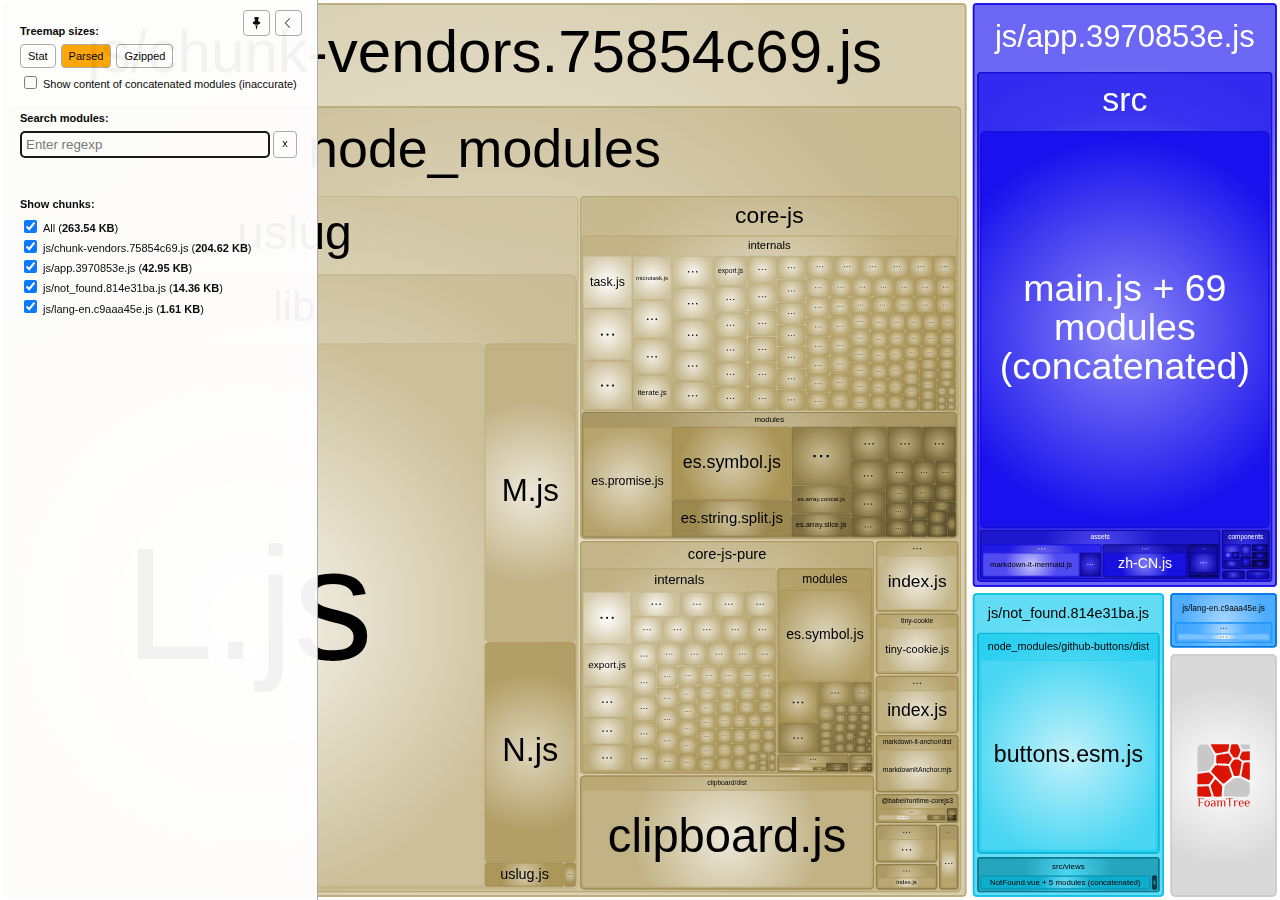
==== commit 584145fe: "Pushed by github action 2020-05-01 11:29:07" ====
--- a/pasteme/report.html
+++ b/pasteme/report.html
@@ -3,7 +3,7 @@
   <head>
     <meta charset="UTF-8"/>
     <meta name="viewport" content="width=device-width, initial-scale=1"/>
-    <title>pasteme [1 May 2020 at 3:22]</title>
+    <title>pasteme [1 May 2020 at 3:28]</title>
     <link rel="shortcut icon" href="[data-uri]" type="image/x-icon" />
 
     <script>
@@ -60,7 +60,7 @@
   <body>
     <div id="app"></div>
     <script>
-      window.chartData = [{"label":"js/app.50c0e620.js","isAsset":true,"statSize":92629,"parsedSize":43977,"gzipSize":14866,"groups":[{"id":0,"label":"multi ./src/main.js","path":"./multi ./src/main.js","statSize":28,"parsedSize":36,"gzipSize":56},{"label":"src","path":"./src","statSize":92601,"groups":[{"label":"assets","path":"./src/assets","statSize":7196,"groups":[{"label":"css","path":"./src/assets/css","statSize":1264,"groups":[{"id":"","label":"global.css","path":"./src/assets/css/global.css","statSize":1186,"parsedSize":17,"gzipSize":37},{"id":"6772","label":"highlightjs-line-numbers.css","path":"./src/assets/css/highlightjs-line-numbers.css","statSize":39,"parsedSize":17,"gzipSize":37},{"id":"eed5","label":"github-gist.css","path":"./src/assets/css/github-gist.css","statSize":39,"parsedSize":17,"gzipSize":37}],"parsedSize":51,"gzipSize":40},{"label":"js/external","path":"./src/assets/js/external","statSize":3221,"groups":[{"id":"1020","label":"markdown-it-links.js","path":"./src/assets/js/external/markdown-it-links.js","statSize":854,"parsedSize":339,"gzipSize":214},{"id":"7abd","label":"markdown-it-mermaid.js","path":"./src/assets/js/external/markdown-it-mermaid.js","statSize":2367,"parsedSize":1533,"gzipSize":770}],"parsedSize":1872,"gzipSize":900},{"label":"lang","path":"./src/assets/lang","statSize":2551,"groups":[{"id":"c019","label":"zh-CN.js","path":"./src/assets/lang/zh-CN.js","statSize":2551,"parsedSize":1330,"gzipSize":1219}],"parsedSize":1330,"gzipSize":1219},{"label":"lang lazy ^\\.\\","path":"./src/assets/lang lazy ^\\.\\","statSize":160,"groups":[{"id":"cc57","label":".*$ namespace object","path":"./src/assets/lang lazy ^\\.\\/.*$ namespace object","statSize":160,"parsedSize":427,"gzipSize":286}],"parsedSize":427,"gzipSize":286}],"parsedSize":3680,"gzipSize":2315},{"label":"components","path":"./src/components","statSize":8004,"groups":[{"label":"icons","path":"./src/components/icons","statSize":2066,"groups":[{"id":"07f3","label":"Bell.vue?vue&type=style&index=0&id=2e196018&scoped=true&lang=css&","path":"./src/components/icons/Bell.vue?vue&type=style&index=0&id=2e196018&scoped=true&lang=css&","statSize":1027,"parsedSize":75,"gzipSize":82},{"id":"92de","label":"GlobalAsia.vue?vue&type=style&index=0&id=7256b6a6&scoped=true&lang=css&","path":"./src/components/icons/GlobalAsia.vue?vue&type=style&index=0&id=7256b6a6&scoped=true&lang=css&","statSize":1039,"parsedSize":75,"gzipSize":82}],"parsedSize":150,"gzipSize":92},{"id":"08dd","label":"Loading.vue?vue&type=style&index=0&id=46fc937d&scoped=true&lang=css&","path":"./src/components/Loading.vue?vue&type=style&index=0&id=46fc937d&scoped=true&lang=css&","statSize":997,"parsedSize":75,"gzipSize":82},{"id":"2455","label":"PasteView.vue?vue&type=style&index=1&id=7e8979a0&scoped=true&lang=css&","path":"./src/components/PasteView.vue?vue&type=style&index=1&id=7e8979a0&scoped=true&lang=css&","statSize":1001,"parsedSize":75,"gzipSize":82},{"id":"2817","label":"PasteView.vue?vue&type=style&index=0&lang=css&","path":"./src/components/PasteView.vue?vue&type=style&index=0&lang=css&","statSize":953,"parsedSize":75,"gzipSize":82},{"id":"2f41","label":"Success.vue?vue&type=style&index=0&id=0d8ac766&scoped=true&lang=css&","path":"./src/components/Success.vue?vue&type=style&index=0&id=0d8ac766&scoped=true&lang=css&","statSize":997,"parsedSize":75,"gzipSize":82},{"id":"4449","label":"Footer.vue?vue&type=style&index=0&id=2d7f2c5c&scoped=true&lang=css&","path":"./src/components/Footer.vue?vue&type=style&index=0&id=2d7f2c5c&scoped=true&lang=css&","statSize":995,"parsedSize":75,"gzipSize":82},{"id":"4ca2","label":"Header.vue?vue&type=style&index=0&id=685828c7&scoped=true&lang=css&","path":"./src/components/Header.vue?vue&type=style&index=0&id=685828c7&scoped=true&lang=css&","statSize":995,"parsedSize":75,"gzipSize":82}],"parsedSize":600,"gzipSize":134},{"id":"1082","label":"App.vue?vue&type=style&index=0&id=e18e2c6e&scoped=true&lang=css&","path":"./src/App.vue?vue&type=style&index=0&id=e18e2c6e&scoped=true&lang=css&","statSize":953,"parsedSize":75,"gzipSize":82},{"id":"56d7","label":"main.js + 69 modules (concatenated)","path":"./src/main.js + 69 modules (concatenated)","statSize":75455,"parsedSize":34727,"gzipSize":11155,"concatenated":true,"groups":[{"label":"src","path":"./src/main.js + 69 modules (concatenated)/src","statSize":75205,"groups":[{"id":null,"label":"main.js","path":"./src/main.js + 69 modules (concatenated)/src/main.js","statSize":1546,"parsedSize":711,"gzipSize":228,"inaccurateSizes":true},{"id":null,"label":"App.vue","path":"./src/main.js + 69 modules (concatenated)/src/App.vue","statSize":549,"parsedSize":252,"gzipSize":81,"inaccurateSizes":true},{"label":"assets/js","path":"./src/main.js + 69 modules (concatenated)/src/assets/js","statSize":15001,"groups":[{"id":null,"label":"router.js","path":"./src/main.js + 69 modules (concatenated)/src/assets/js/router.js","statSize":1205,"parsedSize":554,"gzipSize":178,"inaccurateSizes":true},{"id":null,"label":"store.js","path":"./src/main.js + 69 modules (concatenated)/src/assets/js/store.js","statSize":716,"parsedSize":329,"gzipSize":105,"inaccurateSizes":true},{"id":null,"label":"i18n.js","path":"./src/main.js + 69 modules (concatenated)/src/assets/js/i18n.js","statSize":1096,"parsedSize":504,"gzipSize":162,"inaccurateSizes":true},{"id":null,"label":"api.js","path":"./src/main.js + 69 modules (concatenated)/src/assets/js/api.js","statSize":1312,"parsedSize":603,"gzipSize":193,"inaccurateSizes":true},{"label":"external","path":"./src/main.js + 69 modules (concatenated)/src/assets/js/external","statSize":1825,"groups":[{"id":null,"label":"markdown-it.js","path":"./src/main.js + 69 modules (concatenated)/src/assets/js/external/markdown-it.js","statSize":1825,"parsedSize":839,"gzipSize":269,"inaccurateSizes":true}],"parsedSize":839,"gzipSize":269,"inaccurateSizes":true},{"label":"event","path":"./src/main.js + 69 modules (concatenated)/src/assets/js/event","statSize":131,"groups":[{"id":null,"label":"directive-register.js","path":"./src/main.js + 69 modules (concatenated)/src/assets/js/event/directive-register.js","statSize":131,"parsedSize":60,"gzipSize":19,"inaccurateSizes":true}],"parsedSize":60,"gzipSize":19,"inaccurateSizes":true},{"id":null,"label":"getters.js","path":"./src/main.js + 69 modules (concatenated)/src/assets/js/getters.js","statSize":325,"parsedSize":149,"gzipSize":48,"inaccurateSizes":true},{"label":"mixins","path":"./src/main.js + 69 modules (concatenated)/src/assets/js/mixins","statSize":569,"groups":[{"id":null,"label":"stateMixin.js","path":"./src/main.js + 69 modules (concatenated)/src/assets/js/mixins/stateMixin.js","statSize":569,"parsedSize":261,"gzipSize":84,"inaccurateSizes":true}],"parsedSize":261,"gzipSize":84,"inaccurateSizes":true},{"id":null,"label":"highlightjs-line-numbers.js","path":"./src/main.js + 69 modules (concatenated)/src/assets/js/highlightjs-line-numbers.js","statSize":7822,"parsedSize":3599,"gzipSize":1156,"inaccurateSizes":true}],"parsedSize":6903,"gzipSize":2217,"inaccurateSizes":true},{"id":null,"label":"App.vue?vue&type=template&id=e18e2c6e&scoped=true&","path":"./src/main.js + 69 modules (concatenated)/src/App.vue?vue&type=template&id=e18e2c6e&scoped=true&","statSize":953,"parsedSize":438,"gzipSize":140,"inaccurateSizes":true},{"id":null,"label":"App.vue?vue&type=script&lang=js&","path":"./src/main.js + 69 modules (concatenated)/src/App.vue?vue&type=script&lang=js&","statSize":1015,"parsedSize":467,"gzipSize":150,"inaccurateSizes":true},{"label":"views","path":"./src/main.js + 69 modules (concatenated)/src/views","statSize":5407,"groups":[{"id":null,"label":"Index.vue","path":"./src/main.js + 69 modules (concatenated)/src/views/Index.vue","statSize":560,"parsedSize":257,"gzipSize":82,"inaccurateSizes":true},{"id":null,"label":"Index.vue?vue&type=template&id=4bf5ff72&scoped=true&","path":"./src/main.js + 69 modules (concatenated)/src/views/Index.vue?vue&type=template&id=4bf5ff72&scoped=true&","statSize":686,"parsedSize":315,"gzipSize":101,"inaccurateSizes":true},{"id":null,"label":"Index.vue?vue&type=script&lang=js&","path":"./src/main.js + 69 modules (concatenated)/src/views/Index.vue?vue&type=script&lang=js&","statSize":4161,"parsedSize":1915,"gzipSize":615,"inaccurateSizes":true}],"parsedSize":2488,"gzipSize":799,"inaccurateSizes":true},{"label":"components","path":"./src/main.js + 69 modules (concatenated)/src/components","statSize":50734,"groups":[{"id":null,"label":"Header.vue","path":"./src/main.js + 69 modules (concatenated)/src/components/Header.vue","statSize":564,"parsedSize":259,"gzipSize":83,"inaccurateSizes":true},{"id":null,"label":"Footer.vue","path":"./src/main.js + 69 modules (concatenated)/src/components/Footer.vue","statSize":564,"parsedSize":259,"gzipSize":83,"inaccurateSizes":true},{"id":null,"label":"Header.vue?vue&type=template&id=685828c7&scoped=true&","path":"./src/main.js + 69 modules (concatenated)/src/components/Header.vue?vue&type=template&id=685828c7&scoped=true&","statSize":8503,"parsedSize":3913,"gzipSize":1257,"inaccurateSizes":true},{"id":null,"label":"Header.vue?vue&type=script&lang=js&","path":"./src/main.js + 69 modules (concatenated)/src/components/Header.vue?vue&type=script&lang=js&","statSize":3676,"parsedSize":1691,"gzipSize":543,"inaccurateSizes":true},{"id":null,"label":"Footer.vue?vue&type=template&id=2d7f2c5c&scoped=true&","path":"./src/main.js + 69 modules (concatenated)/src/components/Footer.vue?vue&type=template&id=2d7f2c5c&scoped=true&","statSize":2263,"parsedSize":1041,"gzipSize":334,"inaccurateSizes":true},{"id":null,"label":"Footer.vue?vue&type=script&lang=js&","path":"./src/main.js + 69 modules (concatenated)/src/components/Footer.vue?vue&type=script&lang=js&","statSize":2080,"parsedSize":957,"gzipSize":307,"inaccurateSizes":true},{"id":null,"label":"Form.vue","path":"./src/main.js + 69 modules (concatenated)/src/components/Form.vue","statSize":467,"parsedSize":214,"gzipSize":69,"inaccurateSizes":true},{"id":null,"label":"Success.vue","path":"./src/main.js + 69 modules (concatenated)/src/components/Success.vue","statSize":568,"parsedSize":261,"gzipSize":83,"inaccurateSizes":true},{"id":null,"label":"PasswordAuth.vue","path":"./src/main.js + 69 modules (concatenated)/src/components/PasswordAuth.vue","statSize":491,"parsedSize":225,"gzipSize":72,"inaccurateSizes":true},{"id":null,"label":"PasteView.vue","path":"./src/main.js + 69 modules (concatenated)/src/components/PasteView.vue","statSize":646,"parsedSize":297,"gzipSize":95,"inaccurateSizes":true},{"id":null,"label":"Loading.vue","path":"./src/main.js + 69 modules (concatenated)/src/components/Loading.vue","statSize":568,"parsedSize":261,"gzipSize":83,"inaccurateSizes":true},{"id":null,"label":"ManualDeleted.vue","path":"./src/main.js + 69 modules (concatenated)/src/components/ManualDeleted.vue","statSize":494,"parsedSize":227,"gzipSize":73,"inaccurateSizes":true},{"id":null,"label":"Form.vue?vue&type=template&id=291b89d6&scoped=true&","path":"./src/main.js + 69 modules (concatenated)/src/components/Form.vue?vue&type=template&id=291b89d6&scoped=true&","statSize":2934,"parsedSize":1350,"gzipSize":433,"inaccurateSizes":true},{"id":null,"label":"Form.vue?vue&type=script&lang=js&","path":"./src/main.js + 69 modules (concatenated)/src/components/Form.vue?vue&type=script&lang=js&","statSize":1792,"parsedSize":824,"gzipSize":264,"inaccurateSizes":true},{"id":null,"label":"Success.vue?vue&type=template&id=0d8ac766&scoped=true&","path":"./src/main.js + 69 modules (concatenated)/src/components/Success.vue?vue&type=template&id=0d8ac766&scoped=true&","statSize":2597,"parsedSize":1195,"gzipSize":383,"inaccurateSizes":true},{"id":null,"label":"Success.vue?vue&type=script&lang=js&","path":"./src/main.js + 69 modules (concatenated)/src/components/Success.vue?vue&type=script&lang=js&","statSize":3168,"parsedSize":1458,"gzipSize":468,"inaccurateSizes":true},{"id":null,"label":"PasswordAuth.vue?vue&type=template&id=106bec58&scoped=true&","path":"./src/main.js + 69 modules (concatenated)/src/components/PasswordAuth.vue?vue&type=template&id=106bec58&scoped=true&","statSize":1207,"parsedSize":555,"gzipSize":178,"inaccurateSizes":true},{"id":null,"label":"PasswordAuth.vue?vue&type=script&lang=js&","path":"./src/main.js + 69 modules (concatenated)/src/components/PasswordAuth.vue?vue&type=script&lang=js&","statSize":1694,"parsedSize":779,"gzipSize":250,"inaccurateSizes":true},{"id":null,"label":"PasteView.vue?vue&type=template&id=7e8979a0&scoped=true&","path":"./src/main.js + 69 modules (concatenated)/src/components/PasteView.vue?vue&type=template&id=7e8979a0&scoped=true&","statSize":1980,"parsedSize":911,"gzipSize":292,"inaccurateSizes":true},{"id":null,"label":"PasteView.vue?vue&type=script&lang=js&","path":"./src/main.js + 69 modules (concatenated)/src/components/PasteView.vue?vue&type=script&lang=js&","statSize":4871,"parsedSize":2241,"gzipSize":720,"inaccurateSizes":true},{"id":null,"label":"Loading.vue?vue&type=template&id=46fc937d&scoped=true&","path":"./src/main.js + 69 modules (concatenated)/src/components/Loading.vue?vue&type=template&id=46fc937d&scoped=true&","statSize":868,"parsedSize":399,"gzipSize":128,"inaccurateSizes":true},{"id":null,"label":"Loading.vue?vue&type=script&lang=js&","path":"./src/main.js + 69 modules (concatenated)/src/components/Loading.vue?vue&type=script&lang=js&","statSize":739,"parsedSize":340,"gzipSize":109,"inaccurateSizes":true},{"id":null,"label":"ManualDeleted.vue?vue&type=template&id=e3beaf5a&scoped=true&","path":"./src/main.js + 69 modules (concatenated)/src/components/ManualDeleted.vue?vue&type=template&id=e3beaf5a&scoped=true&","statSize":1112,"parsedSize":511,"gzipSize":164,"inaccurateSizes":true},{"id":null,"label":"ManualDeleted.vue?vue&type=script&lang=js&","path":"./src/main.js + 69 modules (concatenated)/src/components/ManualDeleted.vue?vue&type=script&lang=js&","statSize":763,"parsedSize":351,"gzipSize":112,"inaccurateSizes":true},{"label":"icons","path":"./src/main.js + 69 modules (concatenated)/src/components/icons","statSize":6125,"groups":[{"id":null,"label":"GlobalAsia.vue","path":"./src/main.js + 69 modules (concatenated)/src/components/icons/GlobalAsia.vue","statSize":583,"parsedSize":268,"gzipSize":86,"inaccurateSizes":true},{"id":null,"label":"Bell.vue","path":"./src/main.js + 69 modules (concatenated)/src/components/icons/Bell.vue","statSize":559,"parsedSize":257,"gzipSize":82,"inaccurateSizes":true},{"id":null,"label":"GlobalAsia.vue?vue&type=template&id=7256b6a6&scoped=true&","path":"./src/main.js + 69 modules (concatenated)/src/components/icons/GlobalAsia.vue?vue&type=template&id=7256b6a6&scoped=true&","statSize":2158,"parsedSize":993,"gzipSize":319,"inaccurateSizes":true},{"id":null,"label":"GlobalAsia.vue?vue&type=script&lang=js&","path":"./src/main.js + 69 modules (concatenated)/src/components/icons/GlobalAsia.vue?vue&type=script&lang=js&","statSize":748,"parsedSize":344,"gzipSize":110,"inaccurateSizes":true},{"id":null,"label":"Bell.vue?vue&type=template&id=2e196018&scoped=true&","path":"./src/main.js + 69 modules (concatenated)/src/components/icons/Bell.vue?vue&type=template&id=2e196018&scoped=true&","statSize":1347,"parsedSize":619,"gzipSize":199,"inaccurateSizes":true},{"id":null,"label":"Bell.vue?vue&type=script&lang=js&","path":"./src/main.js + 69 modules (concatenated)/src/components/icons/Bell.vue?vue&type=script&lang=js&","statSize":730,"parsedSize":335,"gzipSize":107,"inaccurateSizes":true}],"parsedSize":2818,"gzipSize":905,"inaccurateSizes":true}],"parsedSize":23349,"gzipSize":7500,"inaccurateSizes":true}],"parsedSize":34611,"gzipSize":11118,"inaccurateSizes":true}]},{"label":"views","path":"./src/views","statSize":993,"groups":[{"id":"706c","label":"Index.vue?vue&type=style&index=0&id=4bf5ff72&scoped=true&lang=css&","path":"./src/views/Index.vue?vue&type=style&index=0&id=4bf5ff72&scoped=true&lang=css&","statSize":993,"parsedSize":75,"gzipSize":82}],"parsedSize":75,"gzipSize":82}],"parsedSize":39157,"gzipSize":13321}]},{"label":"js/chunk-vendors.75854c69.js","isAsset":true,"statSize":390151,"parsedSize":209527,"gzipSize":81934,"groups":[{"label":"node_modules","path":"./node_modules","statSize":389679,"groups":[{"label":"vue-cookie/src","path":"./node_modules/vue-cookie/src","statSize":1267,"groups":[{"id":"00e7","label":"vue-cookie.js","path":"./node_modules/vue-cookie/src/vue-cookie.js","statSize":1267,"parsedSize":442,"gzipSize":272}],"parsedSize":442,"gzipSize":272},{"label":"core-js-pure","path":"./node_modules/core-js-pure","statSize":66907,"groups":[{"label":"internals","path":"./node_modules/core-js-pure/internals","statSize":41393,"groups":[{"id":"0273","label":"create-non-enumerable-property.js","path":"./node_modules/core-js-pure/internals/create-non-enumerable-property.js","statSize":438,"parsedSize":141,"gzipSize":117},{"id":"0363","label":"well-known-symbol.js","path":"./node_modules/core-js-pure/internals/well-known-symbol.js","statSize":410,"parsedSize":163,"gzipSize":153},{"id":"06fa","label":"fails.js","path":"./node_modules/core-js-pure/internals/fails.js","statSize":108,"parsedSize":72,"gzipSize":77},{"id":"0cf0","label":"object-get-own-property-names.js","path":"./node_modules/core-js-pure/internals/object-get-own-property-names.js","statSize":418,"parsedSize":136,"gzipSize":136},{"id":"1561","label":"to-integer.js","path":"./node_modules/core-js-pure/internals/to-integer.js","statSize":256,"parsedSize":100,"gzipSize":107},{"id":"1875","label":"require-object-coercible.js","path":"./node_modules/core-js-pure/internals/require-object-coercible.js","statSize":228,"parsedSize":102,"gzipSize":112},{"id":"194a","label":"bind-context.js","path":"./node_modules/core-js-pure/internals/bind-context.js","statSize":599,"parsedSize":337,"gzipSize":170},{"id":"1c0a","label":"object-to-string.js","path":"./node_modules/core-js-pure/internals/object-to-string.js","statSize":474,"parsedSize":177,"gzipSize":158},{"id":"1e63","label":"native-symbol.js","path":"./node_modules/core-js-pure/internals/native-symbol.js","statSize":243,"parsedSize":116,"gzipSize":124},{"id":"2874","label":"set-to-string-tag.js","path":"./node_modules/core-js-pure/internals/set-to-string-tag.js","statSize":786,"parsedSize":242,"gzipSize":193},{"id":"2c6c","label":"create-property-descriptor.js","path":"./node_modules/core-js-pure/internals/create-property-descriptor.js","statSize":173,"parsedSize":109,"gzipSize":102},{"id":"2f5a","label":"internal-state.js","path":"./node_modules/core-js-pure/internals/internal-state.js","statSize":1546,"parsedSize":634,"gzipSize":356},{"id":"2f97","label":"a-possible-prototype.js","path":"./node_modules/core-js-pure/internals/a-possible-prototype.js","statSize":208,"parsedSize":141,"gzipSize":139},{"id":"3ac6","label":"global.js","path":"./node_modules/core-js-pure/internals/global.js","statSize":465,"parsedSize":271,"gzipSize":171},{"id":"3e80","label":"uid.js","path":"./node_modules/core-js-pure/internals/uid.js","statSize":177,"parsedSize":127,"gzipSize":130},{"id":"4056","label":"define-iterator.js","path":"./node_modules/core-js-pure/internals/define-iterator.js","statSize":4042,"parsedSize":1079,"gzipSize":628},{"id":"4180","label":"object-define-property.js","path":"./node_modules/core-js-pure/internals/object-define-property.js","statSize":805,"parsedSize":275,"gzipSize":217},{"id":"4344","label":"array-species-create.js","path":"./node_modules/core-js-pure/internals/array-species-create.js","statSize":721,"parsedSize":262,"gzipSize":200},{"id":"44ba","label":"object-get-own-property-descriptor.js","path":"./node_modules/core-js-pure/internals/object-get-own-property-descriptor.js","statSize":1001,"parsedSize":251,"gzipSize":197},{"id":"4508","label":"to-absolute-index.js","path":"./node_modules/core-js-pure/internals/to-absolute-index.js","statSize":438,"parsedSize":117,"gzipSize":118},{"id":"4896","label":"object-create.js","path":"./node_modules/core-js-pure/internals/object-create.js","statSize":1779,"parsedSize":557,"gzipSize":393},{"id":"4fff","label":"to-object.js","path":"./node_modules/core-js-pure/internals/to-object.js","statSize":254,"parsedSize":75,"gzipSize":87},{"id":"5779","label":"object-get-prototype-of.js","path":"./node_modules/core-js-pure/internals/object-get-prototype-of.js","statSize":713,"parsedSize":288,"gzipSize":201},{"id":"6220","label":"is-array.js","path":"./node_modules/core-js-pure/internals/is-array.js","statSize":226,"parsedSize":90,"gzipSize":95},{"id":"6386","label":"array-includes.js","path":"./node_modules/core-js-pure/internals/array-includes.js","statSize":1283,"parsedSize":291,"gzipSize":228},{"id":"638c","label":"indexed-object.js","path":"./node_modules/core-js-pure/internals/indexed-object.js","statSize":503,"parsedSize":189,"gzipSize":162},{"id":"6725","label":"to-length.js","path":"./node_modules/core-js-pure/internals/to-length.js","statSize":304,"parsedSize":104,"gzipSize":115},{"id":"6c15","label":"create-property.js","path":"./node_modules/core-js-pure/internals/create-property.js","statSize":465,"parsedSize":137,"gzipSize":131},{"id":"6e9a","label":"hidden-keys.js","path":"./node_modules/core-js-pure/internals/hidden-keys.js","statSize":21,"parsedSize":27,"gzipSize":47},{"id":"6f8d","label":"an-object.js","path":"./node_modules/core-js-pure/internals/an-object.js","statSize":180,"parsedSize":120,"gzipSize":124},{"id":"7042","label":"is-pure.js","path":"./node_modules/core-js-pure/internals/is-pure.js","statSize":23,"parsedSize":27,"gzipSize":47},{"id":"7043","label":"object-property-is-enumerable.js","path":"./node_modules/core-js-pure/internals/object-property-is-enumerable.js","statSize":590,"parsedSize":176,"gzipSize":158},{"id":"7168","label":"to-primitive.js","path":"./node_modules/core-js-pure/internals/to-primitive.js","statSize":779,"parsedSize":334,"gzipSize":188},{"id":"7463","label":"iterators.js","path":"./node_modules/core-js-pure/internals/iterators.js","statSize":21,"parsedSize":27,"gzipSize":47},{"id":"764b","label":"path.js","path":"./node_modules/core-js-pure/internals/path.js","statSize":21,"parsedSize":27,"gzipSize":47},{"id":"7685","label":"shared-store.js","path":"./node_modules/core-js-pure/internals/shared-store.js","statSize":211,"parsedSize":95,"gzipSize":109},{"id":"77b2","label":"ie8-dom-define.js","path":"./node_modules/core-js-pure/internals/ie8-dom-define.js","statSize":378,"parsedSize":163,"gzipSize":146},{"id":"78a2","label":"dom-iterables.js","path":"./node_modules/core-js-pure/internals/dom-iterables.js","statSize":753,"parsedSize":526,"gzipSize":280},{"id":"78e7","label":"has.js","path":"./node_modules/core-js-pure/internals/has.js","statSize":121,"parsedSize":82,"gzipSize":88},{"id":"7a37","label":"document-create-element.js","path":"./node_modules/core-js-pure/internals/document-create-element.js","statSize":340,"parsedSize":138,"gzipSize":128},{"id":"8e11","label":"object-get-own-property-names-external.js","path":"./node_modules/core-js-pure/internals/object-get-own-property-names-external.js","statSize":737,"parsedSize":295,"gzipSize":216},{"id":"8f95","label":"classof.js","path":"./node_modules/core-js-pure/internals/classof.js","statSize":897,"parsedSize":343,"gzipSize":243},{"id":"8fad","label":"set-global.js","path":"./node_modules/core-js-pure/internals/set-global.js","statSize":304,"parsedSize":107,"gzipSize":111},{"id":"96e9","label":"native-weak-map.js","path":"./node_modules/core-js-pure/internals/native-weak-map.js","statSize":258,"parsedSize":119,"gzipSize":126},{"id":"9883","label":"get-built-in.js","path":"./node_modules/core-js-pure/internals/get-built-in.js","statSize":434,"parsedSize":192,"gzipSize":158},{"id":"9bfb","label":"define-well-known-symbol.js","path":"./node_modules/core-js-pure/internals/define-well-known-symbol.js","statSize":437,"parsedSize":153,"gzipSize":138},{"id":"9c96","label":"array-method-has-species-support.js","path":"./node_modules/core-js-pure/internals/array-method-has-species-support.js","statSize":422,"parsedSize":194,"gzipSize":157},{"id":"9e57","label":"enum-bug-keys.js","path":"./node_modules/core-js-pure/internals/enum-bug-keys.js","statSize":178,"parsedSize":134,"gzipSize":129},{"id":"a016","label":"object-keys.js","path":"./node_modules/core-js-pure/internals/object-keys.js","statSize":303,"parsedSize":94,"gzipSize":104},{"id":"a0e5","label":"is-forced.js","path":"./node_modules/core-js-pure/internals/is-forced.js","statSize":573,"parsedSize":263,"gzipSize":220},{"id":"a205","label":"object-get-own-property-symbols.js","path":"./node_modules/core-js-pure/internals/object-get-own-property-symbols.js","statSize":42,"parsedSize":47,"gzipSize":67},{"id":"a421","label":"to-indexed-object.js","path":"./node_modules/core-js-pure/internals/to-indexed-object.js","statSize":285,"parsedSize":82,"gzipSize":91},{"id":"a5eb","label":"export.js","path":"./node_modules/core-js-pure/internals/export.js","statSize":4208,"parsedSize":881,"gzipSize":537},{"id":"ab85","label":"function-to-string.js","path":"./node_modules/core-js-pure/internals/function-to-string.js","statSize":119,"parsedSize":91,"gzipSize":97},{"id":"b2ed","label":"shared-key.js","path":"./node_modules/core-js-pure/internals/shared-key.js","statSize":196,"parsedSize":104,"gzipSize":110},{"id":"b323","label":"object-keys-internal.js","path":"./node_modules/core-js-pure/internals/object-keys-internal.js","statSize":582,"parsedSize":223,"gzipSize":187},{"id":"bb83","label":"iterators-core.js","path":"./node_modules/core-js-pure/internals/iterators-core.js","statSize":1351,"parsedSize":320,"gzipSize":262},{"id":"c1b2","label":"descriptors.js","path":"./node_modules/core-js-pure/internals/descriptors.js","statSize":214,"parsedSize":129,"gzipSize":122},{"id":"c230","label":"object-define-properties.js","path":"./node_modules/core-js-pure/internals/object-define-properties.js","statSize":647,"parsedSize":192,"gzipSize":171},{"id":"c44e","label":"add-to-unscopables.js","path":"./node_modules/core-js-pure/internals/add-to-unscopables.js","statSize":46,"parsedSize":37,"gzipSize":51},{"id":"cbd0","label":"string-multibyte.js","path":"./node_modules/core-js-pure/internals/string-multibyte.js","statSize":1150,"parsedSize":334,"gzipSize":246},{"id":"cc94","label":"a-function.js","path":"./node_modules/core-js-pure/internals/a-function.js","statSize":140,"parsedSize":118,"gzipSize":111},{"id":"d659","label":"shared.js","path":"./node_modules/core-js-pure/internals/shared.js","statSize":352,"parsedSize":218,"gzipSize":202},{"id":"d666","label":"redefine.js","path":"./node_modules/core-js-pure/internals/redefine.js","statSize":266,"parsedSize":93,"gzipSize":97},{"id":"dee0","label":"array-iteration.js","path":"./node_modules/core-js-pure/internals/array-iteration.js","statSize":2551,"parsedSize":546,"gzipSize":376},{"id":"dfdb","label":"is-object.js","path":"./node_modules/core-js-pure/internals/is-object.js","statSize":110,"parsedSize":94,"gzipSize":89},{"id":"ec62","label":"object-set-prototype-of.js","path":"./node_modules/core-js-pure/internals/object-set-prototype-of.js","statSize":859,"parsedSize":317,"gzipSize":232},{"id":"edbd","label":"html.js","path":"./node_modules/core-js-pure/internals/html.js","statSize":116,"parsedSize":74,"gzipSize":83},{"id":"f575","label":"create-iterator-constructor.js","path":"./node_modules/core-js-pure/internals/create-iterator-constructor.js","statSize":746,"parsedSize":244,"gzipSize":190},{"id":"f5fb","label":"correct-prototype-getter.js","path":"./node_modules/core-js-pure/internals/correct-prototype-getter.js","statSize":208,"parsedSize":153,"gzipSize":134},{"id":"fbcc","label":"wrapped-well-known-symbol.js","path":"./node_modules/core-js-pure/internals/wrapped-well-known-symbol.js","statSize":55,"parsedSize":30,"gzipSize":50},{"id":"fc48","label":"classof-raw.js","path":"./node_modules/core-js-pure/internals/classof-raw.js","statSize":106,"parsedSize":84,"gzipSize":96}],"parsedSize":14630,"gzipSize":5230},{"label":"modules","path":"./node_modules/core-js-pure/modules","statSize":23531,"groups":[{"id":"0c82","label":"esnext.symbol.async-dispose.js","path":"./node_modules/core-js-pure/modules/esnext.symbol.async-dispose.js","statSize":213,"parsedSize":50,"gzipSize":70},{"id":"0e67","label":"es.symbol.iterator.js","path":"./node_modules/core-js-pure/modules/es.symbol.iterator.js","statSize":208,"parsedSize":46,"gzipSize":66},{"id":"22a9","label":"es.symbol.has-instance.js","path":"./node_modules/core-js-pure/modules/es.symbol.has-instance.js","statSize":217,"parsedSize":49,"gzipSize":69},{"id":"266f","label":"esnext.symbol.pattern-match.js","path":"./node_modules/core-js-pure/modules/esnext.symbol.pattern-match.js","statSize":214,"parsedSize":50,"gzipSize":70},{"id":"274e","label":"es.symbol.split.js","path":"./node_modules/core-js-pure/modules/es.symbol.split.js","statSize":199,"parsedSize":43,"gzipSize":63},{"id":"2e85","label":"es.symbol.replace.js","path":"./node_modules/core-js-pure/modules/es.symbol.replace.js","statSize":205,"parsedSize":45,"gzipSize":65},{"id":"3e47","label":"es.object.define-property.js","path":"./node_modules/core-js-pure/modules/es.object.define-property.js","statSize":403,"parsedSize":124,"gzipSize":129},{"id":"3e47b","label":"es.string.iterator.js","path":"./node_modules/core-js-pure/modules/es.string.iterator.js","statSize":1052,"parsedSize":337,"gzipSize":240},{"id":"5145","label":"web.dom-collections.iterator.js","path":"./node_modules/core-js-pure/modules/web.dom-collections.iterator.js","statSize":755,"parsedSize":186,"gzipSize":167},{"id":"522d","label":"es.json.to-string-tag.js","path":"./node_modules/core-js-pure/modules/es.json.to-string-tag.js","statSize":243,"parsedSize":64,"gzipSize":79},{"id":"64db","label":"es.symbol.description.js","path":"./node_modules/core-js-pure/modules/es.symbol.description.js","statSize":9,"parsedSize":15,"gzipSize":35},{"id":"6f89","label":"es.object.to-string.js","path":"./node_modules/core-js-pure/modules/es.object.to-string.js","statSize":9,"parsedSize":15,"gzipSize":35},{"id":"7201","label":"esnext.symbol.dispose.js","path":"./node_modules/core-js-pure/modules/esnext.symbol.dispose.js","statSize":203,"parsedSize":45,"gzipSize":65},{"id":"74fd","label":"esnext.symbol.observable.js","path":"./node_modules/core-js-pure/modules/esnext.symbol.observable.js","statSize":204,"parsedSize":48,"gzipSize":68},{"id":"8176","label":"es.math.to-string-tag.js","path":"./node_modules/core-js-pure/modules/es.math.to-string-tag.js","statSize":191,"parsedSize":50,"gzipSize":67},{"id":"8b7b","label":"es.symbol.js","path":"./node_modules/core-js-pure/modules/es.symbol.js","statSize":12814,"parsedSize":3672,"gzipSize":1706},{"id":"8d05","label":"es.symbol.to-primitive.js","path":"./node_modules/core-js-pure/modules/es.symbol.to-primitive.js","statSize":217,"parsedSize":49,"gzipSize":69},{"id":"9080","label":"es.symbol.is-concat-spreadable.js","path":"./node_modules/core-js-pure/modules/es.symbol.is-concat-spreadable.js","statSize":238,"parsedSize":56,"gzipSize":76},{"id":"9103","label":"es.array.iterator.js","path":"./node_modules/core-js-pure/modules/es.array.iterator.js","statSize":2216,"parsedSize":498,"gzipSize":312},{"id":"9802","label":"esnext.symbol.replace-all.js","path":"./node_modules/core-js-pure/modules/esnext.symbol.replace-all.js","statSize":149,"parsedSize":48,"gzipSize":68},{"id":"980e","label":"es.symbol.search.js","path":"./node_modules/core-js-pure/modules/es.symbol.search.js","statSize":202,"parsedSize":44,"gzipSize":64},{"id":"9ac4","label":"es.symbol.species.js","path":"./node_modules/core-js-pure/modules/es.symbol.species.js","statSize":205,"parsedSize":45,"gzipSize":65},{"id":"aa1b","label":"es.symbol.unscopables.js","path":"./node_modules/core-js-pure/modules/es.symbol.unscopables.js","statSize":217,"parsedSize":49,"gzipSize":69},{"id":"e363","label":"es.symbol.async-iterator.js","path":"./node_modules/core-js-pure/modules/es.symbol.async-iterator.js","statSize":223,"parsedSize":51,"gzipSize":71},{"id":"e699","label":"es.symbol.match.js","path":"./node_modules/core-js-pure/modules/es.symbol.match.js","statSize":199,"parsedSize":43,"gzipSize":63},{"id":"e7cc","label":"es.symbol.match-all.js","path":"./node_modules/core-js-pure/modules/es.symbol.match-all.js","statSize":153,"parsedSize":46,"gzipSize":66},{"id":"ef09","label":"es.symbol.to-string-tag.js","path":"./node_modules/core-js-pure/modules/es.symbol.to-string-tag.js","statSize":217,"parsedSize":49,"gzipSize":69},{"id":"fc93","label":"es.array.concat.js","path":"./node_modules/core-js-pure/modules/es.array.concat.js","statSize":2156,"parsedSize":700,"gzipSize":463}],"parsedSize":6517,"gzipSize":2615},{"label":"es","path":"./node_modules/core-js-pure/es","statSize":1563,"groups":[{"label":"symbol","path":"./node_modules/core-js-pure/es/symbol","statSize":1249,"groups":[{"id":"1c29","label":"index.js","path":"./node_modules/core-js-pure/es/symbol/index.js","statSize":953,"parsedSize":241,"gzipSize":161},{"id":"2364","label":"iterator.js","path":"./node_modules/core-js-pure/es/symbol/iterator.js","statSize":296,"parsedSize":89,"gzipSize":100}],"parsedSize":330,"gzipSize":192},{"label":"object","path":"./node_modules/core-js-pure/es/object","statSize":314,"groups":[{"id":"a38c","label":"define-property.js","path":"./node_modules/core-js-pure/es/object/define-property.js","statSize":314,"parsedSize":148,"gzipSize":130}],"parsedSize":148,"gzipSize":130}],"parsedSize":478,"gzipSize":252},{"label":"features","path":"./node_modules/core-js-pure/features","statSize":420,"groups":[{"label":"symbol","path":"./node_modules/core-js-pure/features/symbol","statSize":359,"groups":[{"id":"373a","label":"iterator.js","path":"./node_modules/core-js-pure/features/symbol/iterator.js","statSize":54,"parsedSize":36,"gzipSize":56},{"id":"b5f1","label":"index.js","path":"./node_modules/core-js-pure/features/symbol/index.js","statSize":305,"parsedSize":86,"gzipSize":85}],"parsedSize":122,"gzipSize":96},{"label":"object","path":"./node_modules/core-js-pure/features/object","statSize":61,"groups":[{"id":"9a13","label":"define-property.js","path":"./node_modules/core-js-pure/features/object/define-property.js","statSize":61,"parsedSize":36,"gzipSize":56}],"parsedSize":36,"gzipSize":56}],"parsedSize":158,"gzipSize":102}],"parsedSize":21783,"gzipSize":7621},{"label":"core-js","path":"./node_modules/core-js","statSize":123690,"groups":[{"label":"internals","path":"./node_modules/core-js/internals","statSize":68145,"groups":[{"id":"057f","label":"object-get-own-property-names-external.js","path":"./node_modules/core-js/internals/object-get-own-property-names-external.js","statSize":737,"parsedSize":295,"gzipSize":216},{"id":"06cf","label":"object-get-own-property-descriptor.js","path":"./node_modules/core-js/internals/object-get-own-property-descriptor.js","statSize":1001,"parsedSize":251,"gzipSize":198},{"id":"0cfb","label":"ie8-dom-define.js","path":"./node_modules/core-js/internals/ie8-dom-define.js","statSize":378,"parsedSize":163,"gzipSize":146},{"id":"129f","label":"same-value.js","path":"./node_modules/core-js/internals/same-value.js","statSize":248,"parsedSize":91,"gzipSize":98},{"id":"14c3","label":"regexp-exec-abstract.js","path":"./node_modules/core-js/internals/regexp-exec-abstract.js","statSize":598,"parsedSize":345,"gzipSize":230},{"id":"17c2","label":"array-for-each.js","path":"./node_modules/core-js/internals/array-for-each.js","statSize":459,"parsedSize":168,"gzipSize":150},{"id":"19aa","label":"an-instance.js","path":"./node_modules/core-js/internals/an-instance.js","statSize":185,"parsedSize":127,"gzipSize":126},{"id":"1be4","label":"html.js","path":"./node_modules/core-js/internals/html.js","statSize":116,"parsedSize":74,"gzipSize":82},{"id":"1c0b","label":"a-function.js","path":"./node_modules/core-js/internals/a-function.js","statSize":140,"parsedSize":118,"gzipSize":111},{"id":"1c7e","label":"check-correctness-of-iteration.js","path":"./node_modules/core-js/internals/check-correctness-of-iteration.js","statSize":936,"parsedSize":354,"gzipSize":210},{"id":"1d80","label":"require-object-coercible.js","path":"./node_modules/core-js/internals/require-object-coercible.js","statSize":228,"parsedSize":102,"gzipSize":112},{"id":"1dde","label":"array-method-has-species-support.js","path":"./node_modules/core-js/internals/array-method-has-species-support.js","statSize":422,"parsedSize":194,"gzipSize":159},{"id":"2266","label":"iterate.js","path":"./node_modules/core-js/internals/iterate.js","statSize":1685,"parsedSize":582,"gzipSize":371},{"id":"23cb","label":"to-absolute-index.js","path":"./node_modules/core-js/internals/to-absolute-index.js","statSize":438,"parsedSize":117,"gzipSize":118},{"id":"23e7","label":"export.js","path":"./node_modules/core-js/internals/export.js","statSize":2519,"parsedSize":430,"gzipSize":316},{"id":"241c","label":"object-get-own-property-names.js","path":"./node_modules/core-js/internals/object-get-own-property-names.js","statSize":418,"parsedSize":136,"gzipSize":136},{"id":"2626","label":"set-species.js","path":"./node_modules/core-js/internals/set-species.js","statSize":638,"parsedSize":202,"gzipSize":170},{"id":"2cf4","label":"task.js","path":"./node_modules/core-js/internals/task.js","statSize":2953,"parsedSize":1088,"gzipSize":624},{"id":"35a1","label":"get-iterator-method.js","path":"./node_modules/core-js/internals/get-iterator-method.js","statSize":343,"parsedSize":146,"gzipSize":137},{"id":"37e8","label":"object-define-properties.js","path":"./node_modules/core-js/internals/object-define-properties.js","statSize":647,"parsedSize":192,"gzipSize":173},{"id":"3bbe","label":"a-possible-prototype.js","path":"./node_modules/core-js/internals/a-possible-prototype.js","statSize":208,"parsedSize":141,"gzipSize":141},{"id":"3f8c","label":"iterators.js","path":"./node_modules/core-js/internals/iterators.js","statSize":21,"parsedSize":27,"gzipSize":47},{"id":"428f","label":"path.js","path":"./node_modules/core-js/internals/path.js","statSize":49,"parsedSize":36,"gzipSize":56},{"id":"44ad","label":"indexed-object.js","path":"./node_modules/core-js/internals/indexed-object.js","statSize":503,"parsedSize":189,"gzipSize":163},{"id":"44d2","label":"add-to-unscopables.js","path":"./node_modules/core-js/internals/add-to-unscopables.js","statSize":652,"parsedSize":156,"gzipSize":151},{"id":"44de","label":"host-report-errors.js","path":"./node_modules/core-js/internals/host-report-errors.js","statSize":223,"parsedSize":132,"gzipSize":124},{"id":"44e7","label":"is-regexp.js","path":"./node_modules/core-js/internals/is-regexp.js","statSize":443,"parsedSize":150,"gzipSize":147},{"id":"4840","label":"species-constructor.js","path":"./node_modules/core-js/internals/species-constructor.js","statSize":516,"parsedSize":167,"gzipSize":148},{"id":"4930","label":"native-symbol.js","path":"./node_modules/core-js/internals/native-symbol.js","statSize":243,"parsedSize":116,"gzipSize":124},{"id":"4d64","label":"array-includes.js","path":"./node_modules/core-js/internals/array-includes.js","statSize":1283,"parsedSize":291,"gzipSize":226},{"id":"50c4","label":"to-length.js","path":"./node_modules/core-js/internals/to-length.js","statSize":304,"parsedSize":104,"gzipSize":115},{"id":"5135","label":"has.js","path":"./node_modules/core-js/internals/has.js","statSize":121,"parsedSize":82,"gzipSize":88},{"id":"5692","label":"shared.js","path":"./node_modules/core-js/internals/shared.js","statSize":352,"parsedSize":218,"gzipSize":202},{"id":"56ef","label":"own-keys.js","path":"./node_modules/core-js/internals/own-keys.js","statSize":616,"parsedSize":163,"gzipSize":151},{"id":"5899","label":"whitespaces.js","path":"./node_modules/core-js/internals/whitespaces.js","statSize":252,"parsedSize":72,"gzipSize":120},{"id":"58a8","label":"string-trim.js","path":"./node_modules/core-js/internals/string-trim.js","statSize":1079,"parsedSize":252,"gzipSize":190},{"id":"5c6c","label":"create-property-descriptor.js","path":"./node_modules/core-js/internals/create-property-descriptor.js","statSize":173,"parsedSize":109,"gzipSize":102},{"id":"60da","label":"object-assign.js","path":"./node_modules/core-js/internals/object-assign.js","statSize":1711,"parsedSize":508,"gzipSize":359},{"id":"6547","label":"string-multibyte.js","path":"./node_modules/core-js/internals/string-multibyte.js","statSize":1150,"parsedSize":334,"gzipSize":247},{"id":"65f0","label":"array-species-create.js","path":"./node_modules/core-js/internals/array-species-create.js","statSize":721,"parsedSize":262,"gzipSize":201},{"id":"69f3","label":"internal-state.js","path":"./node_modules/core-js/internals/internal-state.js","statSize":1546,"parsedSize":634,"gzipSize":359},{"id":"6eeb","label":"redefine.js","path":"./node_modules/core-js/internals/redefine.js","statSize":1687,"parsedSize":596,"gzipSize":355},{"id":"7418","label":"object-get-own-property-symbols.js","path":"./node_modules/core-js/internals/object-get-own-property-symbols.js","statSize":42,"parsedSize":47,"gzipSize":67},{"id":"746f","label":"define-well-known-symbol.js","path":"./node_modules/core-js/internals/define-well-known-symbol.js","statSize":437,"parsedSize":153,"gzipSize":139},{"id":"7839","label":"enum-bug-keys.js","path":"./node_modules/core-js/internals/enum-bug-keys.js","statSize":178,"parsedSize":134,"gzipSize":129},{"id":"7b0b","label":"to-object.js","path":"./node_modules/core-js/internals/to-object.js","statSize":254,"parsedSize":75,"gzipSize":87},{"id":"7c73","label":"object-create.js","path":"./node_modules/core-js/internals/object-create.js","statSize":1779,"parsedSize":557,"gzipSize":395},{"id":"7dd0","label":"define-iterator.js","path":"./node_modules/core-js/internals/define-iterator.js","statSize":4042,"parsedSize":1079,"gzipSize":627},{"id":"7f9a","label":"native-weak-map.js","path":"./node_modules/core-js/internals/native-weak-map.js","statSize":258,"parsedSize":119,"gzipSize":126},{"id":"825a","label":"an-object.js","path":"./node_modules/core-js/internals/an-object.js","statSize":180,"parsedSize":120,"gzipSize":126},{"id":"83ab","label":"descriptors.js","path":"./node_modules/core-js/internals/descriptors.js","statSize":214,"parsedSize":129,"gzipSize":123},{"id":"8418","label":"create-property.js","path":"./node_modules/core-js/internals/create-property.js","statSize":465,"parsedSize":137,"gzipSize":130},{"id":"861d","label":"is-object.js","path":"./node_modules/core-js/internals/is-object.js","statSize":110,"parsedSize":94,"gzipSize":89},{"id":"8aa5","label":"advance-string-index.js","path":"./node_modules/core-js/internals/advance-string-index.js","statSize":287,"parsedSize":108,"gzipSize":111},{"id":"90e3","label":"uid.js","path":"./node_modules/core-js/internals/uid.js","statSize":177,"parsedSize":127,"gzipSize":130},{"id":"9112","label":"create-non-enumerable-property.js","path":"./node_modules/core-js/internals/create-non-enumerable-property.js","statSize":438,"parsedSize":141,"gzipSize":117},{"id":"9263","label":"regexp-exec.js","path":"./node_modules/core-js/internals/regexp-exec.js","statSize":1659,"parsedSize":553,"gzipSize":356},{"id":"94ca","label":"is-forced.js","path":"./node_modules/core-js/internals/is-forced.js","statSize":573,"parsedSize":263,"gzipSize":220},{"id":"9bdd","label":"call-with-safe-iteration-closing.js","path":"./node_modules/core-js/internals/call-with-safe-iteration-closing.js","statSize":456,"parsedSize":156,"gzipSize":146},{"id":"9bf2","label":"object-define-property.js","path":"./node_modules/core-js/internals/object-define-property.js","statSize":805,"parsedSize":275,"gzipSize":218},{"id":"9e81","label":"function-to-string.js","path":"./node_modules/core-js/internals/function-to-string.js","statSize":119,"parsedSize":91,"gzipSize":97},{"id":"9ed3","label":"create-iterator-constructor.js","path":"./node_modules/core-js/internals/create-iterator-constructor.js","statSize":746,"parsedSize":244,"gzipSize":188},{"id":"a691","label":"to-integer.js","path":"./node_modules/core-js/internals/to-integer.js","statSize":256,"parsedSize":100,"gzipSize":107},{"id":"ad6d","label":"regexp-flags.js","path":"./node_modules/core-js/internals/regexp-flags.js","statSize":492,"parsedSize":217,"gzipSize":164},{"id":"ae93","label":"iterators-core.js","path":"./node_modules/core-js/internals/iterators-core.js","statSize":1351,"parsedSize":320,"gzipSize":262},{"id":"b041","label":"object-to-string.js","path":"./node_modules/core-js/internals/object-to-string.js","statSize":474,"parsedSize":177,"gzipSize":158},{"id":"b301","label":"sloppy-array-method.js","path":"./node_modules/core-js/internals/sloppy-array-method.js","statSize":321,"parsedSize":148,"gzipSize":133},{"id":"b39a","label":"user-agent.js","path":"./node_modules/core-js/internals/user-agent.js","statSize":117,"parsedSize":73,"gzipSize":92},{"id":"b575","label":"microtask.js","path":"./node_modules/core-js/internals/microtask.js","statSize":2517,"parsedSize":726,"gzipSize":472},{"id":"b622","label":"well-known-symbol.js","path":"./node_modules/core-js/internals/well-known-symbol.js","statSize":410,"parsedSize":163,"gzipSize":152},{"id":"b727","label":"array-iteration.js","path":"./node_modules/core-js/internals/array-iteration.js","statSize":2551,"parsedSize":546,"gzipSize":377},{"id":"c032","label":"wrapped-well-known-symbol.js","path":"./node_modules/core-js/internals/wrapped-well-known-symbol.js","statSize":55,"parsedSize":30,"gzipSize":50},{"id":"c04e","label":"to-primitive.js","path":"./node_modules/core-js/internals/to-primitive.js","statSize":779,"parsedSize":334,"gzipSize":190},{"id":"c430","label":"is-pure.js","path":"./node_modules/core-js/internals/is-pure.js","statSize":24,"parsedSize":27,"gzipSize":47},{"id":"c6b6","label":"classof-raw.js","path":"./node_modules/core-js/internals/classof-raw.js","statSize":106,"parsedSize":84,"gzipSize":96},{"id":"c6cd","label":"shared-store.js","path":"./node_modules/core-js/internals/shared-store.js","statSize":211,"parsedSize":95,"gzipSize":108},{"id":"ca84","label":"object-keys-internal.js","path":"./node_modules/core-js/internals/object-keys-internal.js","statSize":582,"parsedSize":223,"gzipSize":188},{"id":"cc12","label":"document-create-element.js","path":"./node_modules/core-js/internals/document-create-element.js","statSize":340,"parsedSize":138,"gzipSize":129},{"id":"cdf9","label":"promise-resolve.js","path":"./node_modules/core-js/internals/promise-resolve.js","statSize":427,"parsedSize":169,"gzipSize":148},{"id":"ce4e","label":"set-global.js","path":"./node_modules/core-js/internals/set-global.js","statSize":304,"parsedSize":107,"gzipSize":112},{"id":"d012","label":"hidden-keys.js","path":"./node_modules/core-js/internals/hidden-keys.js","statSize":21,"parsedSize":27,"gzipSize":47},{"id":"d039","label":"fails.js","path":"./node_modules/core-js/internals/fails.js","statSize":108,"parsedSize":72,"gzipSize":77},{"id":"d066","label":"get-built-in.js","path":"./node_modules/core-js/internals/get-built-in.js","statSize":434,"parsedSize":192,"gzipSize":158},{"id":"d1e7","label":"object-property-is-enumerable.js","path":"./node_modules/core-js/internals/object-property-is-enumerable.js","statSize":590,"parsedSize":176,"gzipSize":158},{"id":"d2bb","label":"object-set-prototype-of.js","path":"./node_modules/core-js/internals/object-set-prototype-of.js","statSize":859,"parsedSize":317,"gzipSize":231},{"id":"d44e","label":"set-to-string-tag.js","path":"./node_modules/core-js/internals/set-to-string-tag.js","statSize":425,"parsedSize":165,"gzipSize":154},{"id":"d784","label":"fix-regexp-well-known-symbol-logic.js","path":"./node_modules/core-js/internals/fix-regexp-well-known-symbol-logic.js","statSize":3542,"parsedSize":1025,"gzipSize":518},{"id":"da84","label":"global.js","path":"./node_modules/core-js/internals/global.js","statSize":465,"parsedSize":271,"gzipSize":171},{"id":"df75","label":"object-keys.js","path":"./node_modules/core-js/internals/object-keys.js","statSize":303,"parsedSize":94,"gzipSize":104},{"id":"e070","label":"forced-string-trim-method.js","path":"./node_modules/core-js/internals/forced-string-trim-method.js","statSize":423,"parsedSize":140,"gzipSize":135},{"id":"e163","label":"object-get-prototype-of.js","path":"./node_modules/core-js/internals/object-get-prototype-of.js","statSize":713,"parsedSize":288,"gzipSize":202},{"id":"e177","label":"correct-prototype-getter.js","path":"./node_modules/core-js/internals/correct-prototype-getter.js","statSize":208,"parsedSize":153,"gzipSize":135},{"id":"e2cc","label":"redefine-all.js","path":"./node_modules/core-js/internals/redefine-all.js","statSize":186,"parsedSize":97,"gzipSize":100},{"id":"e583","label":"parse-int.js","path":"./node_modules/core-js/internals/parse-int.js","statSize":585,"parsedSize":209,"gzipSize":185},{"id":"e58c","label":"array-last-index-of.js","path":"./node_modules/core-js/internals/array-last-index-of.js","statSize":1115,"parsedSize":376,"gzipSize":270},{"id":"e667","label":"perform.js","path":"./node_modules/core-js/internals/perform.js","statSize":156,"parsedSize":103,"gzipSize":95},{"id":"e893","label":"copy-constructor-properties.js","path":"./node_modules/core-js/internals/copy-constructor-properties.js","statSize":616,"parsedSize":174,"gzipSize":152},{"id":"e8b5","label":"is-array.js","path":"./node_modules/core-js/internals/is-array.js","statSize":226,"parsedSize":90,"gzipSize":95},{"id":"e95a","label":"is-array-iterator-method.js","path":"./node_modules/core-js/internals/is-array-iterator-method.js","statSize":361,"parsedSize":144,"gzipSize":140},{"id":"f069","label":"new-promise-capability.js","path":"./node_modules/core-js/internals/new-promise-capability.js","statSize":522,"parsedSize":258,"gzipSize":193},{"id":"f5df","label":"classof.js","path":"./node_modules/core-js/internals/classof.js","statSize":897,"parsedSize":343,"gzipSize":242},{"id":"f772","label":"shared-key.js","path":"./node_modules/core-js/internals/shared-key.js","statSize":196,"parsedSize":104,"gzipSize":110},{"id":"f8c2","label":"bind-context.js","path":"./node_modules/core-js/internals/bind-context.js","statSize":599,"parsedSize":337,"gzipSize":169},{"id":"fc6a","label":"to-indexed-object.js","path":"./node_modules/core-js/internals/to-indexed-object.js","statSize":285,"parsedSize":82,"gzipSize":91},{"id":"fdbc","label":"dom-iterables.js","path":"./node_modules/core-js/internals/dom-iterables.js","statSize":753,"parsedSize":526,"gzipSize":280},{"id":"fea9","label":"native-promise-constructor.js","path":"./node_modules/core-js/internals/native-promise-constructor.js","statSize":79,"parsedSize":52,"gzipSize":72}],"parsedSize":24008,"gzipSize":8543},{"label":"modules","path":"./node_modules/core-js/modules","statSize":55545,"groups":[{"id":"0d03","label":"es.date.to-string.js","path":"./node_modules/core-js/modules/es.date.to-string.js","statSize":605,"parsedSize":187,"gzipSize":166},{"id":"1276","label":"es.string.split.js","path":"./node_modules/core-js/modules/es.string.split.js","statSize":5463,"parsedSize":1820,"gzipSize":907},{"id":"159b","label":"web.dom-collections.for-each.js","path":"./node_modules/core-js/modules/web.dom-collections.for-each.js","statSize":691,"parsedSize":176,"gzipSize":155},{"id":"25f0","label":"es.regexp.to-string.js","path":"./node_modules/core-js/modules/es.regexp.to-string.js","statSize":985,"parsedSize":383,"gzipSize":275},{"id":"4160","label":"es.array.for-each.js","path":"./node_modules/core-js/modules/es.array.for-each.js","statSize":300,"parsedSize":119,"gzipSize":127},{"id":"466d","label":"es.string.match.js","path":"./node_modules/core-js/modules/es.string.match.js","statSize":1649,"parsedSize":527,"gzipSize":336},{"id":"498a","label":"es.string.trim.js","path":"./node_modules/core-js/modules/es.string.trim.js","statSize":421,"parsedSize":155,"gzipSize":145},{"id":"4de4","label":"es.array.filter.js","path":"./node_modules/core-js/modules/es.array.filter.js","statSize":581,"parsedSize":203,"gzipSize":173},{"id":"5319","label":"es.string.replace.js","path":"./node_modules/core-js/modules/es.string.replace.js","statSize":4945,"parsedSize":1463,"gzipSize":809},{"id":"841c","label":"es.string.search.js","path":"./node_modules/core-js/modules/es.string.search.js","statSize":1437,"parsedSize":437,"gzipSize":283},{"id":"99af","label":"es.array.concat.js","path":"./node_modules/core-js/modules/es.array.concat.js","statSize":2156,"parsedSize":700,"gzipSize":465},{"id":"a4d3","label":"es.symbol.js","path":"./node_modules/core-js/modules/es.symbol.js","statSize":12814,"parsedSize":3672,"gzipSize":1704},{"id":"a79d","label":"es.promise.finally.js","path":"./node_modules/core-js/modules/es.promise.finally.js","statSize":1267,"parsedSize":478,"gzipSize":264},{"id":"ac1f","label":"es.regexp.exec.js","path":"./node_modules/core-js/modules/es.regexp.exec.js","statSize":186,"parsedSize":116,"gzipSize":124},{"id":"b64b","label":"es.object.keys.js","path":"./node_modules/core-js/modules/es.object.keys.js","statSize":469,"parsedSize":165,"gzipSize":147},{"id":"baa5","label":"es.array.last-index-of.js","path":"./node_modules/core-js/modules/es.array.last-index-of.js","statSize":320,"parsedSize":115,"gzipSize":123},{"id":"c975","label":"es.array.index-of.js","path":"./node_modules/core-js/modules/es.array.index-of.js","statSize":779,"parsedSize":283,"gzipSize":222},{"id":"caad","label":"es.array.includes.js","path":"./node_modules/core-js/modules/es.array.includes.js","statSize":573,"parsedSize":201,"gzipSize":170},{"id":"cca6","label":"es.object.assign.js","path":"./node_modules/core-js/modules/es.object.assign.js","statSize":265,"parsedSize":109,"gzipSize":117},{"id":"d3b7","label":"es.object.to-string.js","path":"./node_modules/core-js/modules/es.object.to-string.js","statSize":367,"parsedSize":109,"gzipSize":118},{"id":"dbb4","label":"es.object.get-own-property-descriptors.js","path":"./node_modules/core-js/modules/es.object.get-own-property-descriptors.js","statSize":1028,"parsedSize":270,"gzipSize":226},{"id":"e25e","label":"es.parse-int.js","path":"./node_modules/core-js/modules/es.parse-int.js","statSize":292,"parsedSize":91,"gzipSize":102},{"id":"e260","label":"es.array.iterator.js","path":"./node_modules/core-js/modules/es.array.iterator.js","statSize":2216,"parsedSize":498,"gzipSize":312},{"id":"e439","label":"es.object.get-own-property-descriptor.js","path":"./node_modules/core-js/modules/es.object.get-own-property-descriptor.js","statSize":778,"parsedSize":219,"gzipSize":188},{"id":"e6cf","label":"es.promise.js","path":"./node_modules/core-js/modules/es.promise.js","statSize":13012,"parsedSize":4123,"gzipSize":1884},{"id":"fb6a","label":"es.array.slice.js","path":"./node_modules/core-js/modules/es.array.slice.js","statSize":1946,"parsedSize":574,"gzipSize":389}],"parsedSize":17193,"gzipSize":6598}],"parsedSize":41201,"gzipSize":14406},{"label":"tiny-cookie","path":"./node_modules/tiny-cookie","statSize":3820,"groups":[{"id":"06b1","label":"tiny-cookie.js","path":"./node_modules/tiny-cookie/tiny-cookie.js","statSize":3820,"parsedSize":1652,"gzipSize":861}],"parsedSize":1652,"gzipSize":861},{"label":"uslug","path":"./node_modules/uslug","statSize":148445,"groups":[{"id":"19dd","label":"index.js","path":"./node_modules/uslug/index.js","statSize":40,"parsedSize":36,"gzipSize":56},{"label":"lib","path":"./node_modules/uslug/lib","statSize":148405,"groups":[{"id":"2d93","label":"Z.js","path":"./node_modules/uslug/lib/Z.js","statSize":533,"parsedSize":113,"gzipSize":98},{"id":"3393","label":"L.js","path":"./node_modules/uslug/lib/L.js","statSize":122689,"parsedSize":104295,"gzipSize":43500},{"id":"66d5","label":"N.js","path":"./node_modules/uslug/lib/N.js","statSize":9987,"parsedSize":8158,"gzipSize":2781},{"id":"7f55","label":"M.js","path":"./node_modules/uslug/lib/M.js","statSize":13423,"parsedSize":11060,"gzipSize":4258},{"id":"e4cb","label":"uslug.js","path":"./node_modules/uslug/lib/uslug.js","statSize":1773,"parsedSize":787,"gzipSize":473}],"parsedSize":124413,"gzipSize":52765}],"parsedSize":124449,"gzipSize":52809},{"label":"markdown-it-anchor/dist","path":"./node_modules/markdown-it-anchor/dist","statSize":1566,"groups":[{"id":"1c78","label":"markdownItAnchor.mjs","path":"./node_modules/markdown-it-anchor/dist/markdownItAnchor.mjs","statSize":1566,"parsedSize":1564,"gzipSize":770}],"parsedSize":1564,"gzipSize":770},{"label":"vue-loader/lib/runtime","path":"./node_modules/vue-loader/lib/runtime","statSize":2689,"groups":[{"id":"2877","label":"componentNormalizer.js","path":"./node_modules/vue-loader/lib/runtime/componentNormalizer.js","statSize":2689,"parsedSize":780,"gzipSize":441}],"parsedSize":780,"gzipSize":441},{"label":"@babel/runtime-corejs3","path":"./node_modules/@babel/runtime-corejs3","statSize":1429,"groups":[{"label":"helpers/esm","path":"./node_modules/@babel/runtime-corejs3/helpers/esm","statSize":1233,"groups":[{"id":"2fa7","label":"defineProperty.js","path":"./node_modules/@babel/runtime-corejs3/helpers/esm/defineProperty.js","statSize":345,"parsedSize":191,"gzipSize":155},{"id":"bf2d","label":"typeof.js","path":"./node_modules/@babel/runtime-corejs3/helpers/esm/typeof.js","statSize":888,"parsedSize":516,"gzipSize":217}],"parsedSize":707,"gzipSize":284},{"label":"core-js","path":"./node_modules/@babel/runtime-corejs3/core-js","statSize":196,"groups":[{"label":"symbol","path":"./node_modules/@babel/runtime-corejs3/core-js/symbol","statSize":66,"groups":[{"id":"6271","label":"iterator.js","path":"./node_modules/@babel/runtime-corejs3/core-js/symbol/iterator.js","statSize":66,"parsedSize":36,"gzipSize":56}],"parsedSize":36,"gzipSize":56},{"label":"object","path":"./node_modules/@babel/runtime-corejs3/core-js/object","statSize":73,"groups":[{"id":"85d3","label":"define-property.js","path":"./node_modules/@babel/runtime-corejs3/core-js/object/define-property.js","statSize":73,"parsedSize":36,"gzipSize":56}],"parsedSize":36,"gzipSize":56},{"id":"ab88","label":"symbol.js","path":"./node_modules/@babel/runtime-corejs3/core-js/symbol.js","statSize":57,"parsedSize":36,"gzipSize":56}],"parsedSize":108,"gzipSize":71}],"parsedSize":815,"gzipSize":315},{"label":"clipboard/dist","path":"./node_modules/clipboard/dist","statSize":29276,"groups":[{"id":"b311","label":"clipboard.js","path":"./node_modules/clipboard/dist/clipboard.js","statSize":29276,"parsedSize":10763,"gzipSize":3302}],"parsedSize":10763,"gzipSize":3302},{"label":"markdown-it-highlightjs","path":"./node_modules/markdown-it-highlightjs","statSize":1077,"groups":[{"id":"b792","label":"index.js","path":"./node_modules/markdown-it-highlightjs/index.js","statSize":1077,"parsedSize":541,"gzipSize":304}],"parsedSize":541,"gzipSize":304},{"label":"@ryanlee2014/markdown-it-katex","path":"./node_modules/@ryanlee2014/markdown-it-katex","statSize":5762,"groups":[{"id":"bb8d","label":"index.js","path":"./node_modules/@ryanlee2014/markdown-it-katex/index.js","statSize":5762,"parsedSize":1921,"gzipSize":890}],"parsedSize":1921,"gzipSize":890},{"label":"markdown-it-task-checkbox","path":"./node_modules/markdown-it-task-checkbox","statSize":3751,"groups":[{"id":"bcf0","label":"index.js","path":"./node_modules/markdown-it-task-checkbox/index.js","statSize":3751,"parsedSize":1570,"gzipSize":721}],"parsedSize":1570,"gzipSize":721}],"parsedSize":207481,"gzipSize":78704},{"label":"buildin","path":"./buildin","statSize":472,"groups":[{"id":"c8ba","label":"global.js","path":"./buildin/global.js","statSize":472,"parsedSize":145,"gzipSize":130}],"parsedSize":145,"gzipSize":130}]},{"label":"js/lang-en.c9aaa45e.js","isAsset":true,"statSize":2118,"parsedSize":1647,"gzipSize":1053,"groups":[{"label":"src/assets/lang","path":"./src/assets/lang","statSize":2118,"groups":[{"id":"d500","label":"en.js","path":"./src/assets/lang/en.js","statSize":2118,"parsedSize":1453,"gzipSize":1007}],"parsedSize":1453,"gzipSize":1007}]},{"label":"js/not_found.814e31ba.js","isAsset":true,"statSize":24091,"parsedSize":14709,"gzipSize":5762,"groups":[{"label":"src/views","path":"./src/views","statSize":5314,"groups":[{"id":"553f","label":"NotFound.vue?vue&type=style&index=0&id=309aa33a&scoped=true&lang=css&","path":"./src/views/NotFound.vue?vue&type=style&index=0&id=309aa33a&scoped=true&lang=css&","statSize":999,"parsedSize":75,"gzipSize":82},{"id":"9703","label":"NotFound.vue + 5 modules (concatenated)","path":"./src/views/NotFound.vue + 5 modules (concatenated)","statSize":4315,"parsedSize":2069,"gzipSize":921,"concatenated":true,"groups":[{"label":"src/views","path":"./src/views/NotFound.vue + 5 modules (concatenated)/src/views","statSize":2991,"groups":[{"id":null,"label":"NotFound.vue","path":"./src/views/NotFound.vue + 5 modules (concatenated)/src/views/NotFound.vue","statSize":572,"parsedSize":274,"gzipSize":122,"inaccurateSizes":true},{"id":null,"label":"NotFound.vue?vue&type=template&id=309aa33a&scoped=true&","path":"./src/views/NotFound.vue + 5 modules (concatenated)/src/views/NotFound.vue?vue&type=template&id=309aa33a&scoped=true&","statSize":1457,"parsedSize":698,"gzipSize":310,"inaccurateSizes":true},{"id":null,"label":"NotFound.vue?vue&type=script&lang=js&","path":"./src/views/NotFound.vue + 5 modules (concatenated)/src/views/NotFound.vue?vue&type=script&lang=js&","statSize":962,"parsedSize":461,"gzipSize":205,"inaccurateSizes":true}],"parsedSize":1434,"gzipSize":638,"inaccurateSizes":true},{"label":"node_modules/vue-github-button","path":"./src/views/NotFound.vue + 5 modules (concatenated)/node_modules/vue-github-button","statSize":1314,"groups":[{"id":null,"label":"index.js","path":"./src/views/NotFound.vue + 5 modules (concatenated)/node_modules/vue-github-button/index.js","statSize":1314,"parsedSize":630,"gzipSize":280,"inaccurateSizes":true}],"parsedSize":630,"gzipSize":280,"inaccurateSizes":true}]}],"parsedSize":2144,"gzipSize":946},{"label":"node_modules/github-buttons/dist","path":"./node_modules/github-buttons/dist","statSize":18777,"groups":[{"id":"ab4d","label":"buttons.esm.js","path":"./node_modules/github-buttons/dist/buttons.esm.js","statSize":18777,"parsedSize":12455,"gzipSize":4952}],"parsedSize":12455,"gzipSize":4952}]}];
+      window.chartData = [{"label":"js/app.3970853e.js","isAsset":true,"statSize":92629,"parsedSize":43977,"gzipSize":14866,"groups":[{"id":0,"label":"multi ./src/main.js","path":"./multi ./src/main.js","statSize":28,"parsedSize":36,"gzipSize":56},{"label":"src","path":"./src","statSize":92601,"groups":[{"label":"assets","path":"./src/assets","statSize":7196,"groups":[{"label":"css","path":"./src/assets/css","statSize":1264,"groups":[{"id":"","label":"global.css","path":"./src/assets/css/global.css","statSize":1186,"parsedSize":17,"gzipSize":37},{"id":"6772","label":"highlightjs-line-numbers.css","path":"./src/assets/css/highlightjs-line-numbers.css","statSize":39,"parsedSize":17,"gzipSize":37},{"id":"eed5","label":"github-gist.css","path":"./src/assets/css/github-gist.css","statSize":39,"parsedSize":17,"gzipSize":37}],"parsedSize":51,"gzipSize":40},{"label":"js/external","path":"./src/assets/js/external","statSize":3221,"groups":[{"id":"1020","label":"markdown-it-links.js","path":"./src/assets/js/external/markdown-it-links.js","statSize":854,"parsedSize":339,"gzipSize":214},{"id":"7abd","label":"markdown-it-mermaid.js","path":"./src/assets/js/external/markdown-it-mermaid.js","statSize":2367,"parsedSize":1533,"gzipSize":770}],"parsedSize":1872,"gzipSize":900},{"label":"lang","path":"./src/assets/lang","statSize":2551,"groups":[{"id":"c019","label":"zh-CN.js","path":"./src/assets/lang/zh-CN.js","statSize":2551,"parsedSize":1330,"gzipSize":1219}],"parsedSize":1330,"gzipSize":1219},{"label":"lang lazy ^\\.\\","path":"./src/assets/lang lazy ^\\.\\","statSize":160,"groups":[{"id":"cc57","label":".*$ namespace object","path":"./src/assets/lang lazy ^\\.\\/.*$ namespace object","statSize":160,"parsedSize":427,"gzipSize":286}],"parsedSize":427,"gzipSize":286}],"parsedSize":3680,"gzipSize":2315},{"label":"components","path":"./src/components","statSize":8004,"groups":[{"label":"icons","path":"./src/components/icons","statSize":2066,"groups":[{"id":"07f3","label":"Bell.vue?vue&type=style&index=0&id=2e196018&scoped=true&lang=css&","path":"./src/components/icons/Bell.vue?vue&type=style&index=0&id=2e196018&scoped=true&lang=css&","statSize":1027,"parsedSize":75,"gzipSize":82},{"id":"92de","label":"GlobalAsia.vue?vue&type=style&index=0&id=7256b6a6&scoped=true&lang=css&","path":"./src/components/icons/GlobalAsia.vue?vue&type=style&index=0&id=7256b6a6&scoped=true&lang=css&","statSize":1039,"parsedSize":75,"gzipSize":82}],"parsedSize":150,"gzipSize":92},{"id":"08dd","label":"Loading.vue?vue&type=style&index=0&id=46fc937d&scoped=true&lang=css&","path":"./src/components/Loading.vue?vue&type=style&index=0&id=46fc937d&scoped=true&lang=css&","statSize":997,"parsedSize":75,"gzipSize":82},{"id":"2455","label":"PasteView.vue?vue&type=style&index=1&id=7e8979a0&scoped=true&lang=css&","path":"./src/components/PasteView.vue?vue&type=style&index=1&id=7e8979a0&scoped=true&lang=css&","statSize":1001,"parsedSize":75,"gzipSize":82},{"id":"2817","label":"PasteView.vue?vue&type=style&index=0&lang=css&","path":"./src/components/PasteView.vue?vue&type=style&index=0&lang=css&","statSize":953,"parsedSize":75,"gzipSize":82},{"id":"2f41","label":"Success.vue?vue&type=style&index=0&id=0d8ac766&scoped=true&lang=css&","path":"./src/components/Success.vue?vue&type=style&index=0&id=0d8ac766&scoped=true&lang=css&","statSize":997,"parsedSize":75,"gzipSize":82},{"id":"4449","label":"Footer.vue?vue&type=style&index=0&id=2d7f2c5c&scoped=true&lang=css&","path":"./src/components/Footer.vue?vue&type=style&index=0&id=2d7f2c5c&scoped=true&lang=css&","statSize":995,"parsedSize":75,"gzipSize":82},{"id":"4ca2","label":"Header.vue?vue&type=style&index=0&id=685828c7&scoped=true&lang=css&","path":"./src/components/Header.vue?vue&type=style&index=0&id=685828c7&scoped=true&lang=css&","statSize":995,"parsedSize":75,"gzipSize":82}],"parsedSize":600,"gzipSize":134},{"id":"1082","label":"App.vue?vue&type=style&index=0&id=e18e2c6e&scoped=true&lang=css&","path":"./src/App.vue?vue&type=style&index=0&id=e18e2c6e&scoped=true&lang=css&","statSize":953,"parsedSize":75,"gzipSize":82},{"id":"56d7","label":"main.js + 69 modules (concatenated)","path":"./src/main.js + 69 modules (concatenated)","statSize":75455,"parsedSize":34727,"gzipSize":11155,"concatenated":true,"groups":[{"label":"src","path":"./src/main.js + 69 modules (concatenated)/src","statSize":75205,"groups":[{"id":null,"label":"main.js","path":"./src/main.js + 69 modules (concatenated)/src/main.js","statSize":1546,"parsedSize":711,"gzipSize":228,"inaccurateSizes":true},{"id":null,"label":"App.vue","path":"./src/main.js + 69 modules (concatenated)/src/App.vue","statSize":549,"parsedSize":252,"gzipSize":81,"inaccurateSizes":true},{"label":"assets/js","path":"./src/main.js + 69 modules (concatenated)/src/assets/js","statSize":15001,"groups":[{"id":null,"label":"router.js","path":"./src/main.js + 69 modules (concatenated)/src/assets/js/router.js","statSize":1205,"parsedSize":554,"gzipSize":178,"inaccurateSizes":true},{"id":null,"label":"store.js","path":"./src/main.js + 69 modules (concatenated)/src/assets/js/store.js","statSize":716,"parsedSize":329,"gzipSize":105,"inaccurateSizes":true},{"id":null,"label":"i18n.js","path":"./src/main.js + 69 modules (concatenated)/src/assets/js/i18n.js","statSize":1096,"parsedSize":504,"gzipSize":162,"inaccurateSizes":true},{"id":null,"label":"api.js","path":"./src/main.js + 69 modules (concatenated)/src/assets/js/api.js","statSize":1312,"parsedSize":603,"gzipSize":193,"inaccurateSizes":true},{"label":"external","path":"./src/main.js + 69 modules (concatenated)/src/assets/js/external","statSize":1825,"groups":[{"id":null,"label":"markdown-it.js","path":"./src/main.js + 69 modules (concatenated)/src/assets/js/external/markdown-it.js","statSize":1825,"parsedSize":839,"gzipSize":269,"inaccurateSizes":true}],"parsedSize":839,"gzipSize":269,"inaccurateSizes":true},{"label":"event","path":"./src/main.js + 69 modules (concatenated)/src/assets/js/event","statSize":131,"groups":[{"id":null,"label":"directive-register.js","path":"./src/main.js + 69 modules (concatenated)/src/assets/js/event/directive-register.js","statSize":131,"parsedSize":60,"gzipSize":19,"inaccurateSizes":true}],"parsedSize":60,"gzipSize":19,"inaccurateSizes":true},{"id":null,"label":"getters.js","path":"./src/main.js + 69 modules (concatenated)/src/assets/js/getters.js","statSize":325,"parsedSize":149,"gzipSize":48,"inaccurateSizes":true},{"label":"mixins","path":"./src/main.js + 69 modules (concatenated)/src/assets/js/mixins","statSize":569,"groups":[{"id":null,"label":"stateMixin.js","path":"./src/main.js + 69 modules (concatenated)/src/assets/js/mixins/stateMixin.js","statSize":569,"parsedSize":261,"gzipSize":84,"inaccurateSizes":true}],"parsedSize":261,"gzipSize":84,"inaccurateSizes":true},{"id":null,"label":"highlightjs-line-numbers.js","path":"./src/main.js + 69 modules (concatenated)/src/assets/js/highlightjs-line-numbers.js","statSize":7822,"parsedSize":3599,"gzipSize":1156,"inaccurateSizes":true}],"parsedSize":6903,"gzipSize":2217,"inaccurateSizes":true},{"id":null,"label":"App.vue?vue&type=template&id=e18e2c6e&scoped=true&","path":"./src/main.js + 69 modules (concatenated)/src/App.vue?vue&type=template&id=e18e2c6e&scoped=true&","statSize":953,"parsedSize":438,"gzipSize":140,"inaccurateSizes":true},{"id":null,"label":"App.vue?vue&type=script&lang=js&","path":"./src/main.js + 69 modules (concatenated)/src/App.vue?vue&type=script&lang=js&","statSize":1015,"parsedSize":467,"gzipSize":150,"inaccurateSizes":true},{"label":"views","path":"./src/main.js + 69 modules (concatenated)/src/views","statSize":5407,"groups":[{"id":null,"label":"Index.vue","path":"./src/main.js + 69 modules (concatenated)/src/views/Index.vue","statSize":560,"parsedSize":257,"gzipSize":82,"inaccurateSizes":true},{"id":null,"label":"Index.vue?vue&type=template&id=4bf5ff72&scoped=true&","path":"./src/main.js + 69 modules (concatenated)/src/views/Index.vue?vue&type=template&id=4bf5ff72&scoped=true&","statSize":686,"parsedSize":315,"gzipSize":101,"inaccurateSizes":true},{"id":null,"label":"Index.vue?vue&type=script&lang=js&","path":"./src/main.js + 69 modules (concatenated)/src/views/Index.vue?vue&type=script&lang=js&","statSize":4161,"parsedSize":1915,"gzipSize":615,"inaccurateSizes":true}],"parsedSize":2488,"gzipSize":799,"inaccurateSizes":true},{"label":"components","path":"./src/main.js + 69 modules (concatenated)/src/components","statSize":50734,"groups":[{"id":null,"label":"Header.vue","path":"./src/main.js + 69 modules (concatenated)/src/components/Header.vue","statSize":564,"parsedSize":259,"gzipSize":83,"inaccurateSizes":true},{"id":null,"label":"Footer.vue","path":"./src/main.js + 69 modules (concatenated)/src/components/Footer.vue","statSize":564,"parsedSize":259,"gzipSize":83,"inaccurateSizes":true},{"id":null,"label":"Header.vue?vue&type=template&id=685828c7&scoped=true&","path":"./src/main.js + 69 modules (concatenated)/src/components/Header.vue?vue&type=template&id=685828c7&scoped=true&","statSize":8503,"parsedSize":3913,"gzipSize":1257,"inaccurateSizes":true},{"id":null,"label":"Header.vue?vue&type=script&lang=js&","path":"./src/main.js + 69 modules (concatenated)/src/components/Header.vue?vue&type=script&lang=js&","statSize":3676,"parsedSize":1691,"gzipSize":543,"inaccurateSizes":true},{"id":null,"label":"Footer.vue?vue&type=template&id=2d7f2c5c&scoped=true&","path":"./src/main.js + 69 modules (concatenated)/src/components/Footer.vue?vue&type=template&id=2d7f2c5c&scoped=true&","statSize":2263,"parsedSize":1041,"gzipSize":334,"inaccurateSizes":true},{"id":null,"label":"Footer.vue?vue&type=script&lang=js&","path":"./src/main.js + 69 modules (concatenated)/src/components/Footer.vue?vue&type=script&lang=js&","statSize":2080,"parsedSize":957,"gzipSize":307,"inaccurateSizes":true},{"id":null,"label":"Form.vue","path":"./src/main.js + 69 modules (concatenated)/src/components/Form.vue","statSize":467,"parsedSize":214,"gzipSize":69,"inaccurateSizes":true},{"id":null,"label":"Success.vue","path":"./src/main.js + 69 modules (concatenated)/src/components/Success.vue","statSize":568,"parsedSize":261,"gzipSize":83,"inaccurateSizes":true},{"id":null,"label":"PasswordAuth.vue","path":"./src/main.js + 69 modules (concatenated)/src/components/PasswordAuth.vue","statSize":491,"parsedSize":225,"gzipSize":72,"inaccurateSizes":true},{"id":null,"label":"PasteView.vue","path":"./src/main.js + 69 modules (concatenated)/src/components/PasteView.vue","statSize":646,"parsedSize":297,"gzipSize":95,"inaccurateSizes":true},{"id":null,"label":"Loading.vue","path":"./src/main.js + 69 modules (concatenated)/src/components/Loading.vue","statSize":568,"parsedSize":261,"gzipSize":83,"inaccurateSizes":true},{"id":null,"label":"ManualDeleted.vue","path":"./src/main.js + 69 modules (concatenated)/src/components/ManualDeleted.vue","statSize":494,"parsedSize":227,"gzipSize":73,"inaccurateSizes":true},{"id":null,"label":"Form.vue?vue&type=template&id=291b89d6&scoped=true&","path":"./src/main.js + 69 modules (concatenated)/src/components/Form.vue?vue&type=template&id=291b89d6&scoped=true&","statSize":2934,"parsedSize":1350,"gzipSize":433,"inaccurateSizes":true},{"id":null,"label":"Form.vue?vue&type=script&lang=js&","path":"./src/main.js + 69 modules (concatenated)/src/components/Form.vue?vue&type=script&lang=js&","statSize":1792,"parsedSize":824,"gzipSize":264,"inaccurateSizes":true},{"id":null,"label":"Success.vue?vue&type=template&id=0d8ac766&scoped=true&","path":"./src/main.js + 69 modules (concatenated)/src/components/Success.vue?vue&type=template&id=0d8ac766&scoped=true&","statSize":2597,"parsedSize":1195,"gzipSize":383,"inaccurateSizes":true},{"id":null,"label":"Success.vue?vue&type=script&lang=js&","path":"./src/main.js + 69 modules (concatenated)/src/components/Success.vue?vue&type=script&lang=js&","statSize":3168,"parsedSize":1458,"gzipSize":468,"inaccurateSizes":true},{"id":null,"label":"PasswordAuth.vue?vue&type=template&id=106bec58&scoped=true&","path":"./src/main.js + 69 modules (concatenated)/src/components/PasswordAuth.vue?vue&type=template&id=106bec58&scoped=true&","statSize":1207,"parsedSize":555,"gzipSize":178,"inaccurateSizes":true},{"id":null,"label":"PasswordAuth.vue?vue&type=script&lang=js&","path":"./src/main.js + 69 modules (concatenated)/src/components/PasswordAuth.vue?vue&type=script&lang=js&","statSize":1694,"parsedSize":779,"gzipSize":250,"inaccurateSizes":true},{"id":null,"label":"PasteView.vue?vue&type=template&id=7e8979a0&scoped=true&","path":"./src/main.js + 69 modules (concatenated)/src/components/PasteView.vue?vue&type=template&id=7e8979a0&scoped=true&","statSize":1980,"parsedSize":911,"gzipSize":292,"inaccurateSizes":true},{"id":null,"label":"PasteView.vue?vue&type=script&lang=js&","path":"./src/main.js + 69 modules (concatenated)/src/components/PasteView.vue?vue&type=script&lang=js&","statSize":4871,"parsedSize":2241,"gzipSize":720,"inaccurateSizes":true},{"id":null,"label":"Loading.vue?vue&type=template&id=46fc937d&scoped=true&","path":"./src/main.js + 69 modules (concatenated)/src/components/Loading.vue?vue&type=template&id=46fc937d&scoped=true&","statSize":868,"parsedSize":399,"gzipSize":128,"inaccurateSizes":true},{"id":null,"label":"Loading.vue?vue&type=script&lang=js&","path":"./src/main.js + 69 modules (concatenated)/src/components/Loading.vue?vue&type=script&lang=js&","statSize":739,"parsedSize":340,"gzipSize":109,"inaccurateSizes":true},{"id":null,"label":"ManualDeleted.vue?vue&type=template&id=e3beaf5a&scoped=true&","path":"./src/main.js + 69 modules (concatenated)/src/components/ManualDeleted.vue?vue&type=template&id=e3beaf5a&scoped=true&","statSize":1112,"parsedSize":511,"gzipSize":164,"inaccurateSizes":true},{"id":null,"label":"ManualDeleted.vue?vue&type=script&lang=js&","path":"./src/main.js + 69 modules (concatenated)/src/components/ManualDeleted.vue?vue&type=script&lang=js&","statSize":763,"parsedSize":351,"gzipSize":112,"inaccurateSizes":true},{"label":"icons","path":"./src/main.js + 69 modules (concatenated)/src/components/icons","statSize":6125,"groups":[{"id":null,"label":"GlobalAsia.vue","path":"./src/main.js + 69 modules (concatenated)/src/components/icons/GlobalAsia.vue","statSize":583,"parsedSize":268,"gzipSize":86,"inaccurateSizes":true},{"id":null,"label":"Bell.vue","path":"./src/main.js + 69 modules (concatenated)/src/components/icons/Bell.vue","statSize":559,"parsedSize":257,"gzipSize":82,"inaccurateSizes":true},{"id":null,"label":"GlobalAsia.vue?vue&type=template&id=7256b6a6&scoped=true&","path":"./src/main.js + 69 modules (concatenated)/src/components/icons/GlobalAsia.vue?vue&type=template&id=7256b6a6&scoped=true&","statSize":2158,"parsedSize":993,"gzipSize":319,"inaccurateSizes":true},{"id":null,"label":"GlobalAsia.vue?vue&type=script&lang=js&","path":"./src/main.js + 69 modules (concatenated)/src/components/icons/GlobalAsia.vue?vue&type=script&lang=js&","statSize":748,"parsedSize":344,"gzipSize":110,"inaccurateSizes":true},{"id":null,"label":"Bell.vue?vue&type=template&id=2e196018&scoped=true&","path":"./src/main.js + 69 modules (concatenated)/src/components/icons/Bell.vue?vue&type=template&id=2e196018&scoped=true&","statSize":1347,"parsedSize":619,"gzipSize":199,"inaccurateSizes":true},{"id":null,"label":"Bell.vue?vue&type=script&lang=js&","path":"./src/main.js + 69 modules (concatenated)/src/components/icons/Bell.vue?vue&type=script&lang=js&","statSize":730,"parsedSize":335,"gzipSize":107,"inaccurateSizes":true}],"parsedSize":2818,"gzipSize":905,"inaccurateSizes":true}],"parsedSize":23349,"gzipSize":7500,"inaccurateSizes":true}],"parsedSize":34611,"gzipSize":11118,"inaccurateSizes":true}]},{"label":"views","path":"./src/views","statSize":993,"groups":[{"id":"706c","label":"Index.vue?vue&type=style&index=0&id=4bf5ff72&scoped=true&lang=css&","path":"./src/views/Index.vue?vue&type=style&index=0&id=4bf5ff72&scoped=true&lang=css&","statSize":993,"parsedSize":75,"gzipSize":82}],"parsedSize":75,"gzipSize":82}],"parsedSize":39157,"gzipSize":13321}]},{"label":"js/chunk-vendors.75854c69.js","isAsset":true,"statSize":390151,"parsedSize":209527,"gzipSize":81934,"groups":[{"label":"node_modules","path":"./node_modules","statSize":389679,"groups":[{"label":"vue-cookie/src","path":"./node_modules/vue-cookie/src","statSize":1267,"groups":[{"id":"00e7","label":"vue-cookie.js","path":"./node_modules/vue-cookie/src/vue-cookie.js","statSize":1267,"parsedSize":442,"gzipSize":272}],"parsedSize":442,"gzipSize":272},{"label":"core-js-pure","path":"./node_modules/core-js-pure","statSize":66907,"groups":[{"label":"internals","path":"./node_modules/core-js-pure/internals","statSize":41393,"groups":[{"id":"0273","label":"create-non-enumerable-property.js","path":"./node_modules/core-js-pure/internals/create-non-enumerable-property.js","statSize":438,"parsedSize":141,"gzipSize":117},{"id":"0363","label":"well-known-symbol.js","path":"./node_modules/core-js-pure/internals/well-known-symbol.js","statSize":410,"parsedSize":163,"gzipSize":153},{"id":"06fa","label":"fails.js","path":"./node_modules/core-js-pure/internals/fails.js","statSize":108,"parsedSize":72,"gzipSize":77},{"id":"0cf0","label":"object-get-own-property-names.js","path":"./node_modules/core-js-pure/internals/object-get-own-property-names.js","statSize":418,"parsedSize":136,"gzipSize":136},{"id":"1561","label":"to-integer.js","path":"./node_modules/core-js-pure/internals/to-integer.js","statSize":256,"parsedSize":100,"gzipSize":107},{"id":"1875","label":"require-object-coercible.js","path":"./node_modules/core-js-pure/internals/require-object-coercible.js","statSize":228,"parsedSize":102,"gzipSize":112},{"id":"194a","label":"bind-context.js","path":"./node_modules/core-js-pure/internals/bind-context.js","statSize":599,"parsedSize":337,"gzipSize":170},{"id":"1c0a","label":"object-to-string.js","path":"./node_modules/core-js-pure/internals/object-to-string.js","statSize":474,"parsedSize":177,"gzipSize":158},{"id":"1e63","label":"native-symbol.js","path":"./node_modules/core-js-pure/internals/native-symbol.js","statSize":243,"parsedSize":116,"gzipSize":124},{"id":"2874","label":"set-to-string-tag.js","path":"./node_modules/core-js-pure/internals/set-to-string-tag.js","statSize":786,"parsedSize":242,"gzipSize":193},{"id":"2c6c","label":"create-property-descriptor.js","path":"./node_modules/core-js-pure/internals/create-property-descriptor.js","statSize":173,"parsedSize":109,"gzipSize":102},{"id":"2f5a","label":"internal-state.js","path":"./node_modules/core-js-pure/internals/internal-state.js","statSize":1546,"parsedSize":634,"gzipSize":356},{"id":"2f97","label":"a-possible-prototype.js","path":"./node_modules/core-js-pure/internals/a-possible-prototype.js","statSize":208,"parsedSize":141,"gzipSize":139},{"id":"3ac6","label":"global.js","path":"./node_modules/core-js-pure/internals/global.js","statSize":465,"parsedSize":271,"gzipSize":171},{"id":"3e80","label":"uid.js","path":"./node_modules/core-js-pure/internals/uid.js","statSize":177,"parsedSize":127,"gzipSize":130},{"id":"4056","label":"define-iterator.js","path":"./node_modules/core-js-pure/internals/define-iterator.js","statSize":4042,"parsedSize":1079,"gzipSize":628},{"id":"4180","label":"object-define-property.js","path":"./node_modules/core-js-pure/internals/object-define-property.js","statSize":805,"parsedSize":275,"gzipSize":217},{"id":"4344","label":"array-species-create.js","path":"./node_modules/core-js-pure/internals/array-species-create.js","statSize":721,"parsedSize":262,"gzipSize":200},{"id":"44ba","label":"object-get-own-property-descriptor.js","path":"./node_modules/core-js-pure/internals/object-get-own-property-descriptor.js","statSize":1001,"parsedSize":251,"gzipSize":197},{"id":"4508","label":"to-absolute-index.js","path":"./node_modules/core-js-pure/internals/to-absolute-index.js","statSize":438,"parsedSize":117,"gzipSize":118},{"id":"4896","label":"object-create.js","path":"./node_modules/core-js-pure/internals/object-create.js","statSize":1779,"parsedSize":557,"gzipSize":393},{"id":"4fff","label":"to-object.js","path":"./node_modules/core-js-pure/internals/to-object.js","statSize":254,"parsedSize":75,"gzipSize":87},{"id":"5779","label":"object-get-prototype-of.js","path":"./node_modules/core-js-pure/internals/object-get-prototype-of.js","statSize":713,"parsedSize":288,"gzipSize":201},{"id":"6220","label":"is-array.js","path":"./node_modules/core-js-pure/internals/is-array.js","statSize":226,"parsedSize":90,"gzipSize":95},{"id":"6386","label":"array-includes.js","path":"./node_modules/core-js-pure/internals/array-includes.js","statSize":1283,"parsedSize":291,"gzipSize":228},{"id":"638c","label":"indexed-object.js","path":"./node_modules/core-js-pure/internals/indexed-object.js","statSize":503,"parsedSize":189,"gzipSize":162},{"id":"6725","label":"to-length.js","path":"./node_modules/core-js-pure/internals/to-length.js","statSize":304,"parsedSize":104,"gzipSize":115},{"id":"6c15","label":"create-property.js","path":"./node_modules/core-js-pure/internals/create-property.js","statSize":465,"parsedSize":137,"gzipSize":131},{"id":"6e9a","label":"hidden-keys.js","path":"./node_modules/core-js-pure/internals/hidden-keys.js","statSize":21,"parsedSize":27,"gzipSize":47},{"id":"6f8d","label":"an-object.js","path":"./node_modules/core-js-pure/internals/an-object.js","statSize":180,"parsedSize":120,"gzipSize":124},{"id":"7042","label":"is-pure.js","path":"./node_modules/core-js-pure/internals/is-pure.js","statSize":23,"parsedSize":27,"gzipSize":47},{"id":"7043","label":"object-property-is-enumerable.js","path":"./node_modules/core-js-pure/internals/object-property-is-enumerable.js","statSize":590,"parsedSize":176,"gzipSize":158},{"id":"7168","label":"to-primitive.js","path":"./node_modules/core-js-pure/internals/to-primitive.js","statSize":779,"parsedSize":334,"gzipSize":188},{"id":"7463","label":"iterators.js","path":"./node_modules/core-js-pure/internals/iterators.js","statSize":21,"parsedSize":27,"gzipSize":47},{"id":"764b","label":"path.js","path":"./node_modules/core-js-pure/internals/path.js","statSize":21,"parsedSize":27,"gzipSize":47},{"id":"7685","label":"shared-store.js","path":"./node_modules/core-js-pure/internals/shared-store.js","statSize":211,"parsedSize":95,"gzipSize":109},{"id":"77b2","label":"ie8-dom-define.js","path":"./node_modules/core-js-pure/internals/ie8-dom-define.js","statSize":378,"parsedSize":163,"gzipSize":146},{"id":"78a2","label":"dom-iterables.js","path":"./node_modules/core-js-pure/internals/dom-iterables.js","statSize":753,"parsedSize":526,"gzipSize":280},{"id":"78e7","label":"has.js","path":"./node_modules/core-js-pure/internals/has.js","statSize":121,"parsedSize":82,"gzipSize":88},{"id":"7a37","label":"document-create-element.js","path":"./node_modules/core-js-pure/internals/document-create-element.js","statSize":340,"parsedSize":138,"gzipSize":128},{"id":"8e11","label":"object-get-own-property-names-external.js","path":"./node_modules/core-js-pure/internals/object-get-own-property-names-external.js","statSize":737,"parsedSize":295,"gzipSize":216},{"id":"8f95","label":"classof.js","path":"./node_modules/core-js-pure/internals/classof.js","statSize":897,"parsedSize":343,"gzipSize":243},{"id":"8fad","label":"set-global.js","path":"./node_modules/core-js-pure/internals/set-global.js","statSize":304,"parsedSize":107,"gzipSize":111},{"id":"96e9","label":"native-weak-map.js","path":"./node_modules/core-js-pure/internals/native-weak-map.js","statSize":258,"parsedSize":119,"gzipSize":126},{"id":"9883","label":"get-built-in.js","path":"./node_modules/core-js-pure/internals/get-built-in.js","statSize":434,"parsedSize":192,"gzipSize":158},{"id":"9bfb","label":"define-well-known-symbol.js","path":"./node_modules/core-js-pure/internals/define-well-known-symbol.js","statSize":437,"parsedSize":153,"gzipSize":138},{"id":"9c96","label":"array-method-has-species-support.js","path":"./node_modules/core-js-pure/internals/array-method-has-species-support.js","statSize":422,"parsedSize":194,"gzipSize":157},{"id":"9e57","label":"enum-bug-keys.js","path":"./node_modules/core-js-pure/internals/enum-bug-keys.js","statSize":178,"parsedSize":134,"gzipSize":129},{"id":"a016","label":"object-keys.js","path":"./node_modules/core-js-pure/internals/object-keys.js","statSize":303,"parsedSize":94,"gzipSize":104},{"id":"a0e5","label":"is-forced.js","path":"./node_modules/core-js-pure/internals/is-forced.js","statSize":573,"parsedSize":263,"gzipSize":220},{"id":"a205","label":"object-get-own-property-symbols.js","path":"./node_modules/core-js-pure/internals/object-get-own-property-symbols.js","statSize":42,"parsedSize":47,"gzipSize":67},{"id":"a421","label":"to-indexed-object.js","path":"./node_modules/core-js-pure/internals/to-indexed-object.js","statSize":285,"parsedSize":82,"gzipSize":91},{"id":"a5eb","label":"export.js","path":"./node_modules/core-js-pure/internals/export.js","statSize":4208,"parsedSize":881,"gzipSize":537},{"id":"ab85","label":"function-to-string.js","path":"./node_modules/core-js-pure/internals/function-to-string.js","statSize":119,"parsedSize":91,"gzipSize":97},{"id":"b2ed","label":"shared-key.js","path":"./node_modules/core-js-pure/internals/shared-key.js","statSize":196,"parsedSize":104,"gzipSize":110},{"id":"b323","label":"object-keys-internal.js","path":"./node_modules/core-js-pure/internals/object-keys-internal.js","statSize":582,"parsedSize":223,"gzipSize":187},{"id":"bb83","label":"iterators-core.js","path":"./node_modules/core-js-pure/internals/iterators-core.js","statSize":1351,"parsedSize":320,"gzipSize":262},{"id":"c1b2","label":"descriptors.js","path":"./node_modules/core-js-pure/internals/descriptors.js","statSize":214,"parsedSize":129,"gzipSize":122},{"id":"c230","label":"object-define-properties.js","path":"./node_modules/core-js-pure/internals/object-define-properties.js","statSize":647,"parsedSize":192,"gzipSize":171},{"id":"c44e","label":"add-to-unscopables.js","path":"./node_modules/core-js-pure/internals/add-to-unscopables.js","statSize":46,"parsedSize":37,"gzipSize":51},{"id":"cbd0","label":"string-multibyte.js","path":"./node_modules/core-js-pure/internals/string-multibyte.js","statSize":1150,"parsedSize":334,"gzipSize":246},{"id":"cc94","label":"a-function.js","path":"./node_modules/core-js-pure/internals/a-function.js","statSize":140,"parsedSize":118,"gzipSize":111},{"id":"d659","label":"shared.js","path":"./node_modules/core-js-pure/internals/shared.js","statSize":352,"parsedSize":218,"gzipSize":202},{"id":"d666","label":"redefine.js","path":"./node_modules/core-js-pure/internals/redefine.js","statSize":266,"parsedSize":93,"gzipSize":97},{"id":"dee0","label":"array-iteration.js","path":"./node_modules/core-js-pure/internals/array-iteration.js","statSize":2551,"parsedSize":546,"gzipSize":376},{"id":"dfdb","label":"is-object.js","path":"./node_modules/core-js-pure/internals/is-object.js","statSize":110,"parsedSize":94,"gzipSize":89},{"id":"ec62","label":"object-set-prototype-of.js","path":"./node_modules/core-js-pure/internals/object-set-prototype-of.js","statSize":859,"parsedSize":317,"gzipSize":232},{"id":"edbd","label":"html.js","path":"./node_modules/core-js-pure/internals/html.js","statSize":116,"parsedSize":74,"gzipSize":83},{"id":"f575","label":"create-iterator-constructor.js","path":"./node_modules/core-js-pure/internals/create-iterator-constructor.js","statSize":746,"parsedSize":244,"gzipSize":190},{"id":"f5fb","label":"correct-prototype-getter.js","path":"./node_modules/core-js-pure/internals/correct-prototype-getter.js","statSize":208,"parsedSize":153,"gzipSize":134},{"id":"fbcc","label":"wrapped-well-known-symbol.js","path":"./node_modules/core-js-pure/internals/wrapped-well-known-symbol.js","statSize":55,"parsedSize":30,"gzipSize":50},{"id":"fc48","label":"classof-raw.js","path":"./node_modules/core-js-pure/internals/classof-raw.js","statSize":106,"parsedSize":84,"gzipSize":96}],"parsedSize":14630,"gzipSize":5230},{"label":"modules","path":"./node_modules/core-js-pure/modules","statSize":23531,"groups":[{"id":"0c82","label":"esnext.symbol.async-dispose.js","path":"./node_modules/core-js-pure/modules/esnext.symbol.async-dispose.js","statSize":213,"parsedSize":50,"gzipSize":70},{"id":"0e67","label":"es.symbol.iterator.js","path":"./node_modules/core-js-pure/modules/es.symbol.iterator.js","statSize":208,"parsedSize":46,"gzipSize":66},{"id":"22a9","label":"es.symbol.has-instance.js","path":"./node_modules/core-js-pure/modules/es.symbol.has-instance.js","statSize":217,"parsedSize":49,"gzipSize":69},{"id":"266f","label":"esnext.symbol.pattern-match.js","path":"./node_modules/core-js-pure/modules/esnext.symbol.pattern-match.js","statSize":214,"parsedSize":50,"gzipSize":70},{"id":"274e","label":"es.symbol.split.js","path":"./node_modules/core-js-pure/modules/es.symbol.split.js","statSize":199,"parsedSize":43,"gzipSize":63},{"id":"2e85","label":"es.symbol.replace.js","path":"./node_modules/core-js-pure/modules/es.symbol.replace.js","statSize":205,"parsedSize":45,"gzipSize":65},{"id":"3e47","label":"es.object.define-property.js","path":"./node_modules/core-js-pure/modules/es.object.define-property.js","statSize":403,"parsedSize":124,"gzipSize":129},{"id":"3e47b","label":"es.string.iterator.js","path":"./node_modules/core-js-pure/modules/es.string.iterator.js","statSize":1052,"parsedSize":337,"gzipSize":240},{"id":"5145","label":"web.dom-collections.iterator.js","path":"./node_modules/core-js-pure/modules/web.dom-collections.iterator.js","statSize":755,"parsedSize":186,"gzipSize":167},{"id":"522d","label":"es.json.to-string-tag.js","path":"./node_modules/core-js-pure/modules/es.json.to-string-tag.js","statSize":243,"parsedSize":64,"gzipSize":79},{"id":"64db","label":"es.symbol.description.js","path":"./node_modules/core-js-pure/modules/es.symbol.description.js","statSize":9,"parsedSize":15,"gzipSize":35},{"id":"6f89","label":"es.object.to-string.js","path":"./node_modules/core-js-pure/modules/es.object.to-string.js","statSize":9,"parsedSize":15,"gzipSize":35},{"id":"7201","label":"esnext.symbol.dispose.js","path":"./node_modules/core-js-pure/modules/esnext.symbol.dispose.js","statSize":203,"parsedSize":45,"gzipSize":65},{"id":"74fd","label":"esnext.symbol.observable.js","path":"./node_modules/core-js-pure/modules/esnext.symbol.observable.js","statSize":204,"parsedSize":48,"gzipSize":68},{"id":"8176","label":"es.math.to-string-tag.js","path":"./node_modules/core-js-pure/modules/es.math.to-string-tag.js","statSize":191,"parsedSize":50,"gzipSize":67},{"id":"8b7b","label":"es.symbol.js","path":"./node_modules/core-js-pure/modules/es.symbol.js","statSize":12814,"parsedSize":3672,"gzipSize":1706},{"id":"8d05","label":"es.symbol.to-primitive.js","path":"./node_modules/core-js-pure/modules/es.symbol.to-primitive.js","statSize":217,"parsedSize":49,"gzipSize":69},{"id":"9080","label":"es.symbol.is-concat-spreadable.js","path":"./node_modules/core-js-pure/modules/es.symbol.is-concat-spreadable.js","statSize":238,"parsedSize":56,"gzipSize":76},{"id":"9103","label":"es.array.iterator.js","path":"./node_modules/core-js-pure/modules/es.array.iterator.js","statSize":2216,"parsedSize":498,"gzipSize":312},{"id":"9802","label":"esnext.symbol.replace-all.js","path":"./node_modules/core-js-pure/modules/esnext.symbol.replace-all.js","statSize":149,"parsedSize":48,"gzipSize":68},{"id":"980e","label":"es.symbol.search.js","path":"./node_modules/core-js-pure/modules/es.symbol.search.js","statSize":202,"parsedSize":44,"gzipSize":64},{"id":"9ac4","label":"es.symbol.species.js","path":"./node_modules/core-js-pure/modules/es.symbol.species.js","statSize":205,"parsedSize":45,"gzipSize":65},{"id":"aa1b","label":"es.symbol.unscopables.js","path":"./node_modules/core-js-pure/modules/es.symbol.unscopables.js","statSize":217,"parsedSize":49,"gzipSize":69},{"id":"e363","label":"es.symbol.async-iterator.js","path":"./node_modules/core-js-pure/modules/es.symbol.async-iterator.js","statSize":223,"parsedSize":51,"gzipSize":71},{"id":"e699","label":"es.symbol.match.js","path":"./node_modules/core-js-pure/modules/es.symbol.match.js","statSize":199,"parsedSize":43,"gzipSize":63},{"id":"e7cc","label":"es.symbol.match-all.js","path":"./node_modules/core-js-pure/modules/es.symbol.match-all.js","statSize":153,"parsedSize":46,"gzipSize":66},{"id":"ef09","label":"es.symbol.to-string-tag.js","path":"./node_modules/core-js-pure/modules/es.symbol.to-string-tag.js","statSize":217,"parsedSize":49,"gzipSize":69},{"id":"fc93","label":"es.array.concat.js","path":"./node_modules/core-js-pure/modules/es.array.concat.js","statSize":2156,"parsedSize":700,"gzipSize":463}],"parsedSize":6517,"gzipSize":2615},{"label":"es","path":"./node_modules/core-js-pure/es","statSize":1563,"groups":[{"label":"symbol","path":"./node_modules/core-js-pure/es/symbol","statSize":1249,"groups":[{"id":"1c29","label":"index.js","path":"./node_modules/core-js-pure/es/symbol/index.js","statSize":953,"parsedSize":241,"gzipSize":161},{"id":"2364","label":"iterator.js","path":"./node_modules/core-js-pure/es/symbol/iterator.js","statSize":296,"parsedSize":89,"gzipSize":100}],"parsedSize":330,"gzipSize":192},{"label":"object","path":"./node_modules/core-js-pure/es/object","statSize":314,"groups":[{"id":"a38c","label":"define-property.js","path":"./node_modules/core-js-pure/es/object/define-property.js","statSize":314,"parsedSize":148,"gzipSize":130}],"parsedSize":148,"gzipSize":130}],"parsedSize":478,"gzipSize":252},{"label":"features","path":"./node_modules/core-js-pure/features","statSize":420,"groups":[{"label":"symbol","path":"./node_modules/core-js-pure/features/symbol","statSize":359,"groups":[{"id":"373a","label":"iterator.js","path":"./node_modules/core-js-pure/features/symbol/iterator.js","statSize":54,"parsedSize":36,"gzipSize":56},{"id":"b5f1","label":"index.js","path":"./node_modules/core-js-pure/features/symbol/index.js","statSize":305,"parsedSize":86,"gzipSize":85}],"parsedSize":122,"gzipSize":96},{"label":"object","path":"./node_modules/core-js-pure/features/object","statSize":61,"groups":[{"id":"9a13","label":"define-property.js","path":"./node_modules/core-js-pure/features/object/define-property.js","statSize":61,"parsedSize":36,"gzipSize":56}],"parsedSize":36,"gzipSize":56}],"parsedSize":158,"gzipSize":102}],"parsedSize":21783,"gzipSize":7621},{"label":"core-js","path":"./node_modules/core-js","statSize":123690,"groups":[{"label":"internals","path":"./node_modules/core-js/internals","statSize":68145,"groups":[{"id":"057f","label":"object-get-own-property-names-external.js","path":"./node_modules/core-js/internals/object-get-own-property-names-external.js","statSize":737,"parsedSize":295,"gzipSize":216},{"id":"06cf","label":"object-get-own-property-descriptor.js","path":"./node_modules/core-js/internals/object-get-own-property-descriptor.js","statSize":1001,"parsedSize":251,"gzipSize":198},{"id":"0cfb","label":"ie8-dom-define.js","path":"./node_modules/core-js/internals/ie8-dom-define.js","statSize":378,"parsedSize":163,"gzipSize":146},{"id":"129f","label":"same-value.js","path":"./node_modules/core-js/internals/same-value.js","statSize":248,"parsedSize":91,"gzipSize":98},{"id":"14c3","label":"regexp-exec-abstract.js","path":"./node_modules/core-js/internals/regexp-exec-abstract.js","statSize":598,"parsedSize":345,"gzipSize":230},{"id":"17c2","label":"array-for-each.js","path":"./node_modules/core-js/internals/array-for-each.js","statSize":459,"parsedSize":168,"gzipSize":150},{"id":"19aa","label":"an-instance.js","path":"./node_modules/core-js/internals/an-instance.js","statSize":185,"parsedSize":127,"gzipSize":126},{"id":"1be4","label":"html.js","path":"./node_modules/core-js/internals/html.js","statSize":116,"parsedSize":74,"gzipSize":82},{"id":"1c0b","label":"a-function.js","path":"./node_modules/core-js/internals/a-function.js","statSize":140,"parsedSize":118,"gzipSize":111},{"id":"1c7e","label":"check-correctness-of-iteration.js","path":"./node_modules/core-js/internals/check-correctness-of-iteration.js","statSize":936,"parsedSize":354,"gzipSize":210},{"id":"1d80","label":"require-object-coercible.js","path":"./node_modules/core-js/internals/require-object-coercible.js","statSize":228,"parsedSize":102,"gzipSize":112},{"id":"1dde","label":"array-method-has-species-support.js","path":"./node_modules/core-js/internals/array-method-has-species-support.js","statSize":422,"parsedSize":194,"gzipSize":159},{"id":"2266","label":"iterate.js","path":"./node_modules/core-js/internals/iterate.js","statSize":1685,"parsedSize":582,"gzipSize":371},{"id":"23cb","label":"to-absolute-index.js","path":"./node_modules/core-js/internals/to-absolute-index.js","statSize":438,"parsedSize":117,"gzipSize":118},{"id":"23e7","label":"export.js","path":"./node_modules/core-js/internals/export.js","statSize":2519,"parsedSize":430,"gzipSize":316},{"id":"241c","label":"object-get-own-property-names.js","path":"./node_modules/core-js/internals/object-get-own-property-names.js","statSize":418,"parsedSize":136,"gzipSize":136},{"id":"2626","label":"set-species.js","path":"./node_modules/core-js/internals/set-species.js","statSize":638,"parsedSize":202,"gzipSize":170},{"id":"2cf4","label":"task.js","path":"./node_modules/core-js/internals/task.js","statSize":2953,"parsedSize":1088,"gzipSize":624},{"id":"35a1","label":"get-iterator-method.js","path":"./node_modules/core-js/internals/get-iterator-method.js","statSize":343,"parsedSize":146,"gzipSize":137},{"id":"37e8","label":"object-define-properties.js","path":"./node_modules/core-js/internals/object-define-properties.js","statSize":647,"parsedSize":192,"gzipSize":173},{"id":"3bbe","label":"a-possible-prototype.js","path":"./node_modules/core-js/internals/a-possible-prototype.js","statSize":208,"parsedSize":141,"gzipSize":141},{"id":"3f8c","label":"iterators.js","path":"./node_modules/core-js/internals/iterators.js","statSize":21,"parsedSize":27,"gzipSize":47},{"id":"428f","label":"path.js","path":"./node_modules/core-js/internals/path.js","statSize":49,"parsedSize":36,"gzipSize":56},{"id":"44ad","label":"indexed-object.js","path":"./node_modules/core-js/internals/indexed-object.js","statSize":503,"parsedSize":189,"gzipSize":163},{"id":"44d2","label":"add-to-unscopables.js","path":"./node_modules/core-js/internals/add-to-unscopables.js","statSize":652,"parsedSize":156,"gzipSize":151},{"id":"44de","label":"host-report-errors.js","path":"./node_modules/core-js/internals/host-report-errors.js","statSize":223,"parsedSize":132,"gzipSize":124},{"id":"44e7","label":"is-regexp.js","path":"./node_modules/core-js/internals/is-regexp.js","statSize":443,"parsedSize":150,"gzipSize":147},{"id":"4840","label":"species-constructor.js","path":"./node_modules/core-js/internals/species-constructor.js","statSize":516,"parsedSize":167,"gzipSize":148},{"id":"4930","label":"native-symbol.js","path":"./node_modules/core-js/internals/native-symbol.js","statSize":243,"parsedSize":116,"gzipSize":124},{"id":"4d64","label":"array-includes.js","path":"./node_modules/core-js/internals/array-includes.js","statSize":1283,"parsedSize":291,"gzipSize":226},{"id":"50c4","label":"to-length.js","path":"./node_modules/core-js/internals/to-length.js","statSize":304,"parsedSize":104,"gzipSize":115},{"id":"5135","label":"has.js","path":"./node_modules/core-js/internals/has.js","statSize":121,"parsedSize":82,"gzipSize":88},{"id":"5692","label":"shared.js","path":"./node_modules/core-js/internals/shared.js","statSize":352,"parsedSize":218,"gzipSize":202},{"id":"56ef","label":"own-keys.js","path":"./node_modules/core-js/internals/own-keys.js","statSize":616,"parsedSize":163,"gzipSize":151},{"id":"5899","label":"whitespaces.js","path":"./node_modules/core-js/internals/whitespaces.js","statSize":252,"parsedSize":72,"gzipSize":120},{"id":"58a8","label":"string-trim.js","path":"./node_modules/core-js/internals/string-trim.js","statSize":1079,"parsedSize":252,"gzipSize":190},{"id":"5c6c","label":"create-property-descriptor.js","path":"./node_modules/core-js/internals/create-property-descriptor.js","statSize":173,"parsedSize":109,"gzipSize":102},{"id":"60da","label":"object-assign.js","path":"./node_modules/core-js/internals/object-assign.js","statSize":1711,"parsedSize":508,"gzipSize":359},{"id":"6547","label":"string-multibyte.js","path":"./node_modules/core-js/internals/string-multibyte.js","statSize":1150,"parsedSize":334,"gzipSize":247},{"id":"65f0","label":"array-species-create.js","path":"./node_modules/core-js/internals/array-species-create.js","statSize":721,"parsedSize":262,"gzipSize":201},{"id":"69f3","label":"internal-state.js","path":"./node_modules/core-js/internals/internal-state.js","statSize":1546,"parsedSize":634,"gzipSize":359},{"id":"6eeb","label":"redefine.js","path":"./node_modules/core-js/internals/redefine.js","statSize":1687,"parsedSize":596,"gzipSize":355},{"id":"7418","label":"object-get-own-property-symbols.js","path":"./node_modules/core-js/internals/object-get-own-property-symbols.js","statSize":42,"parsedSize":47,"gzipSize":67},{"id":"746f","label":"define-well-known-symbol.js","path":"./node_modules/core-js/internals/define-well-known-symbol.js","statSize":437,"parsedSize":153,"gzipSize":139},{"id":"7839","label":"enum-bug-keys.js","path":"./node_modules/core-js/internals/enum-bug-keys.js","statSize":178,"parsedSize":134,"gzipSize":129},{"id":"7b0b","label":"to-object.js","path":"./node_modules/core-js/internals/to-object.js","statSize":254,"parsedSize":75,"gzipSize":87},{"id":"7c73","label":"object-create.js","path":"./node_modules/core-js/internals/object-create.js","statSize":1779,"parsedSize":557,"gzipSize":395},{"id":"7dd0","label":"define-iterator.js","path":"./node_modules/core-js/internals/define-iterator.js","statSize":4042,"parsedSize":1079,"gzipSize":627},{"id":"7f9a","label":"native-weak-map.js","path":"./node_modules/core-js/internals/native-weak-map.js","statSize":258,"parsedSize":119,"gzipSize":126},{"id":"825a","label":"an-object.js","path":"./node_modules/core-js/internals/an-object.js","statSize":180,"parsedSize":120,"gzipSize":126},{"id":"83ab","label":"descriptors.js","path":"./node_modules/core-js/internals/descriptors.js","statSize":214,"parsedSize":129,"gzipSize":123},{"id":"8418","label":"create-property.js","path":"./node_modules/core-js/internals/create-property.js","statSize":465,"parsedSize":137,"gzipSize":130},{"id":"861d","label":"is-object.js","path":"./node_modules/core-js/internals/is-object.js","statSize":110,"parsedSize":94,"gzipSize":89},{"id":"8aa5","label":"advance-string-index.js","path":"./node_modules/core-js/internals/advance-string-index.js","statSize":287,"parsedSize":108,"gzipSize":111},{"id":"90e3","label":"uid.js","path":"./node_modules/core-js/internals/uid.js","statSize":177,"parsedSize":127,"gzipSize":130},{"id":"9112","label":"create-non-enumerable-property.js","path":"./node_modules/core-js/internals/create-non-enumerable-property.js","statSize":438,"parsedSize":141,"gzipSize":117},{"id":"9263","label":"regexp-exec.js","path":"./node_modules/core-js/internals/regexp-exec.js","statSize":1659,"parsedSize":553,"gzipSize":356},{"id":"94ca","label":"is-forced.js","path":"./node_modules/core-js/internals/is-forced.js","statSize":573,"parsedSize":263,"gzipSize":220},{"id":"9bdd","label":"call-with-safe-iteration-closing.js","path":"./node_modules/core-js/internals/call-with-safe-iteration-closing.js","statSize":456,"parsedSize":156,"gzipSize":146},{"id":"9bf2","label":"object-define-property.js","path":"./node_modules/core-js/internals/object-define-property.js","statSize":805,"parsedSize":275,"gzipSize":218},{"id":"9e81","label":"function-to-string.js","path":"./node_modules/core-js/internals/function-to-string.js","statSize":119,"parsedSize":91,"gzipSize":97},{"id":"9ed3","label":"create-iterator-constructor.js","path":"./node_modules/core-js/internals/create-iterator-constructor.js","statSize":746,"parsedSize":244,"gzipSize":188},{"id":"a691","label":"to-integer.js","path":"./node_modules/core-js/internals/to-integer.js","statSize":256,"parsedSize":100,"gzipSize":107},{"id":"ad6d","label":"regexp-flags.js","path":"./node_modules/core-js/internals/regexp-flags.js","statSize":492,"parsedSize":217,"gzipSize":164},{"id":"ae93","label":"iterators-core.js","path":"./node_modules/core-js/internals/iterators-core.js","statSize":1351,"parsedSize":320,"gzipSize":262},{"id":"b041","label":"object-to-string.js","path":"./node_modules/core-js/internals/object-to-string.js","statSize":474,"parsedSize":177,"gzipSize":158},{"id":"b301","label":"sloppy-array-method.js","path":"./node_modules/core-js/internals/sloppy-array-method.js","statSize":321,"parsedSize":148,"gzipSize":133},{"id":"b39a","label":"user-agent.js","path":"./node_modules/core-js/internals/user-agent.js","statSize":117,"parsedSize":73,"gzipSize":92},{"id":"b575","label":"microtask.js","path":"./node_modules/core-js/internals/microtask.js","statSize":2517,"parsedSize":726,"gzipSize":472},{"id":"b622","label":"well-known-symbol.js","path":"./node_modules/core-js/internals/well-known-symbol.js","statSize":410,"parsedSize":163,"gzipSize":152},{"id":"b727","label":"array-iteration.js","path":"./node_modules/core-js/internals/array-iteration.js","statSize":2551,"parsedSize":546,"gzipSize":377},{"id":"c032","label":"wrapped-well-known-symbol.js","path":"./node_modules/core-js/internals/wrapped-well-known-symbol.js","statSize":55,"parsedSize":30,"gzipSize":50},{"id":"c04e","label":"to-primitive.js","path":"./node_modules/core-js/internals/to-primitive.js","statSize":779,"parsedSize":334,"gzipSize":190},{"id":"c430","label":"is-pure.js","path":"./node_modules/core-js/internals/is-pure.js","statSize":24,"parsedSize":27,"gzipSize":47},{"id":"c6b6","label":"classof-raw.js","path":"./node_modules/core-js/internals/classof-raw.js","statSize":106,"parsedSize":84,"gzipSize":96},{"id":"c6cd","label":"shared-store.js","path":"./node_modules/core-js/internals/shared-store.js","statSize":211,"parsedSize":95,"gzipSize":108},{"id":"ca84","label":"object-keys-internal.js","path":"./node_modules/core-js/internals/object-keys-internal.js","statSize":582,"parsedSize":223,"gzipSize":188},{"id":"cc12","label":"document-create-element.js","path":"./node_modules/core-js/internals/document-create-element.js","statSize":340,"parsedSize":138,"gzipSize":129},{"id":"cdf9","label":"promise-resolve.js","path":"./node_modules/core-js/internals/promise-resolve.js","statSize":427,"parsedSize":169,"gzipSize":148},{"id":"ce4e","label":"set-global.js","path":"./node_modules/core-js/internals/set-global.js","statSize":304,"parsedSize":107,"gzipSize":112},{"id":"d012","label":"hidden-keys.js","path":"./node_modules/core-js/internals/hidden-keys.js","statSize":21,"parsedSize":27,"gzipSize":47},{"id":"d039","label":"fails.js","path":"./node_modules/core-js/internals/fails.js","statSize":108,"parsedSize":72,"gzipSize":77},{"id":"d066","label":"get-built-in.js","path":"./node_modules/core-js/internals/get-built-in.js","statSize":434,"parsedSize":192,"gzipSize":158},{"id":"d1e7","label":"object-property-is-enumerable.js","path":"./node_modules/core-js/internals/object-property-is-enumerable.js","statSize":590,"parsedSize":176,"gzipSize":158},{"id":"d2bb","label":"object-set-prototype-of.js","path":"./node_modules/core-js/internals/object-set-prototype-of.js","statSize":859,"parsedSize":317,"gzipSize":231},{"id":"d44e","label":"set-to-string-tag.js","path":"./node_modules/core-js/internals/set-to-string-tag.js","statSize":425,"parsedSize":165,"gzipSize":154},{"id":"d784","label":"fix-regexp-well-known-symbol-logic.js","path":"./node_modules/core-js/internals/fix-regexp-well-known-symbol-logic.js","statSize":3542,"parsedSize":1025,"gzipSize":518},{"id":"da84","label":"global.js","path":"./node_modules/core-js/internals/global.js","statSize":465,"parsedSize":271,"gzipSize":171},{"id":"df75","label":"object-keys.js","path":"./node_modules/core-js/internals/object-keys.js","statSize":303,"parsedSize":94,"gzipSize":104},{"id":"e070","label":"forced-string-trim-method.js","path":"./node_modules/core-js/internals/forced-string-trim-method.js","statSize":423,"parsedSize":140,"gzipSize":135},{"id":"e163","label":"object-get-prototype-of.js","path":"./node_modules/core-js/internals/object-get-prototype-of.js","statSize":713,"parsedSize":288,"gzipSize":202},{"id":"e177","label":"correct-prototype-getter.js","path":"./node_modules/core-js/internals/correct-prototype-getter.js","statSize":208,"parsedSize":153,"gzipSize":135},{"id":"e2cc","label":"redefine-all.js","path":"./node_modules/core-js/internals/redefine-all.js","statSize":186,"parsedSize":97,"gzipSize":100},{"id":"e583","label":"parse-int.js","path":"./node_modules/core-js/internals/parse-int.js","statSize":585,"parsedSize":209,"gzipSize":185},{"id":"e58c","label":"array-last-index-of.js","path":"./node_modules/core-js/internals/array-last-index-of.js","statSize":1115,"parsedSize":376,"gzipSize":270},{"id":"e667","label":"perform.js","path":"./node_modules/core-js/internals/perform.js","statSize":156,"parsedSize":103,"gzipSize":95},{"id":"e893","label":"copy-constructor-properties.js","path":"./node_modules/core-js/internals/copy-constructor-properties.js","statSize":616,"parsedSize":174,"gzipSize":152},{"id":"e8b5","label":"is-array.js","path":"./node_modules/core-js/internals/is-array.js","statSize":226,"parsedSize":90,"gzipSize":95},{"id":"e95a","label":"is-array-iterator-method.js","path":"./node_modules/core-js/internals/is-array-iterator-method.js","statSize":361,"parsedSize":144,"gzipSize":140},{"id":"f069","label":"new-promise-capability.js","path":"./node_modules/core-js/internals/new-promise-capability.js","statSize":522,"parsedSize":258,"gzipSize":193},{"id":"f5df","label":"classof.js","path":"./node_modules/core-js/internals/classof.js","statSize":897,"parsedSize":343,"gzipSize":242},{"id":"f772","label":"shared-key.js","path":"./node_modules/core-js/internals/shared-key.js","statSize":196,"parsedSize":104,"gzipSize":110},{"id":"f8c2","label":"bind-context.js","path":"./node_modules/core-js/internals/bind-context.js","statSize":599,"parsedSize":337,"gzipSize":169},{"id":"fc6a","label":"to-indexed-object.js","path":"./node_modules/core-js/internals/to-indexed-object.js","statSize":285,"parsedSize":82,"gzipSize":91},{"id":"fdbc","label":"dom-iterables.js","path":"./node_modules/core-js/internals/dom-iterables.js","statSize":753,"parsedSize":526,"gzipSize":280},{"id":"fea9","label":"native-promise-constructor.js","path":"./node_modules/core-js/internals/native-promise-constructor.js","statSize":79,"parsedSize":52,"gzipSize":72}],"parsedSize":24008,"gzipSize":8543},{"label":"modules","path":"./node_modules/core-js/modules","statSize":55545,"groups":[{"id":"0d03","label":"es.date.to-string.js","path":"./node_modules/core-js/modules/es.date.to-string.js","statSize":605,"parsedSize":187,"gzipSize":166},{"id":"1276","label":"es.string.split.js","path":"./node_modules/core-js/modules/es.string.split.js","statSize":5463,"parsedSize":1820,"gzipSize":907},{"id":"159b","label":"web.dom-collections.for-each.js","path":"./node_modules/core-js/modules/web.dom-collections.for-each.js","statSize":691,"parsedSize":176,"gzipSize":155},{"id":"25f0","label":"es.regexp.to-string.js","path":"./node_modules/core-js/modules/es.regexp.to-string.js","statSize":985,"parsedSize":383,"gzipSize":275},{"id":"4160","label":"es.array.for-each.js","path":"./node_modules/core-js/modules/es.array.for-each.js","statSize":300,"parsedSize":119,"gzipSize":127},{"id":"466d","label":"es.string.match.js","path":"./node_modules/core-js/modules/es.string.match.js","statSize":1649,"parsedSize":527,"gzipSize":336},{"id":"498a","label":"es.string.trim.js","path":"./node_modules/core-js/modules/es.string.trim.js","statSize":421,"parsedSize":155,"gzipSize":145},{"id":"4de4","label":"es.array.filter.js","path":"./node_modules/core-js/modules/es.array.filter.js","statSize":581,"parsedSize":203,"gzipSize":173},{"id":"5319","label":"es.string.replace.js","path":"./node_modules/core-js/modules/es.string.replace.js","statSize":4945,"parsedSize":1463,"gzipSize":809},{"id":"841c","label":"es.string.search.js","path":"./node_modules/core-js/modules/es.string.search.js","statSize":1437,"parsedSize":437,"gzipSize":283},{"id":"99af","label":"es.array.concat.js","path":"./node_modules/core-js/modules/es.array.concat.js","statSize":2156,"parsedSize":700,"gzipSize":465},{"id":"a4d3","label":"es.symbol.js","path":"./node_modules/core-js/modules/es.symbol.js","statSize":12814,"parsedSize":3672,"gzipSize":1704},{"id":"a79d","label":"es.promise.finally.js","path":"./node_modules/core-js/modules/es.promise.finally.js","statSize":1267,"parsedSize":478,"gzipSize":264},{"id":"ac1f","label":"es.regexp.exec.js","path":"./node_modules/core-js/modules/es.regexp.exec.js","statSize":186,"parsedSize":116,"gzipSize":124},{"id":"b64b","label":"es.object.keys.js","path":"./node_modules/core-js/modules/es.object.keys.js","statSize":469,"parsedSize":165,"gzipSize":147},{"id":"baa5","label":"es.array.last-index-of.js","path":"./node_modules/core-js/modules/es.array.last-index-of.js","statSize":320,"parsedSize":115,"gzipSize":123},{"id":"c975","label":"es.array.index-of.js","path":"./node_modules/core-js/modules/es.array.index-of.js","statSize":779,"parsedSize":283,"gzipSize":222},{"id":"caad","label":"es.array.includes.js","path":"./node_modules/core-js/modules/es.array.includes.js","statSize":573,"parsedSize":201,"gzipSize":170},{"id":"cca6","label":"es.object.assign.js","path":"./node_modules/core-js/modules/es.object.assign.js","statSize":265,"parsedSize":109,"gzipSize":117},{"id":"d3b7","label":"es.object.to-string.js","path":"./node_modules/core-js/modules/es.object.to-string.js","statSize":367,"parsedSize":109,"gzipSize":118},{"id":"dbb4","label":"es.object.get-own-property-descriptors.js","path":"./node_modules/core-js/modules/es.object.get-own-property-descriptors.js","statSize":1028,"parsedSize":270,"gzipSize":226},{"id":"e25e","label":"es.parse-int.js","path":"./node_modules/core-js/modules/es.parse-int.js","statSize":292,"parsedSize":91,"gzipSize":102},{"id":"e260","label":"es.array.iterator.js","path":"./node_modules/core-js/modules/es.array.iterator.js","statSize":2216,"parsedSize":498,"gzipSize":312},{"id":"e439","label":"es.object.get-own-property-descriptor.js","path":"./node_modules/core-js/modules/es.object.get-own-property-descriptor.js","statSize":778,"parsedSize":219,"gzipSize":188},{"id":"e6cf","label":"es.promise.js","path":"./node_modules/core-js/modules/es.promise.js","statSize":13012,"parsedSize":4123,"gzipSize":1884},{"id":"fb6a","label":"es.array.slice.js","path":"./node_modules/core-js/modules/es.array.slice.js","statSize":1946,"parsedSize":574,"gzipSize":389}],"parsedSize":17193,"gzipSize":6598}],"parsedSize":41201,"gzipSize":14406},{"label":"tiny-cookie","path":"./node_modules/tiny-cookie","statSize":3820,"groups":[{"id":"06b1","label":"tiny-cookie.js","path":"./node_modules/tiny-cookie/tiny-cookie.js","statSize":3820,"parsedSize":1652,"gzipSize":861}],"parsedSize":1652,"gzipSize":861},{"label":"uslug","path":"./node_modules/uslug","statSize":148445,"groups":[{"id":"19dd","label":"index.js","path":"./node_modules/uslug/index.js","statSize":40,"parsedSize":36,"gzipSize":56},{"label":"lib","path":"./node_modules/uslug/lib","statSize":148405,"groups":[{"id":"2d93","label":"Z.js","path":"./node_modules/uslug/lib/Z.js","statSize":533,"parsedSize":113,"gzipSize":98},{"id":"3393","label":"L.js","path":"./node_modules/uslug/lib/L.js","statSize":122689,"parsedSize":104295,"gzipSize":43500},{"id":"66d5","label":"N.js","path":"./node_modules/uslug/lib/N.js","statSize":9987,"parsedSize":8158,"gzipSize":2781},{"id":"7f55","label":"M.js","path":"./node_modules/uslug/lib/M.js","statSize":13423,"parsedSize":11060,"gzipSize":4258},{"id":"e4cb","label":"uslug.js","path":"./node_modules/uslug/lib/uslug.js","statSize":1773,"parsedSize":787,"gzipSize":473}],"parsedSize":124413,"gzipSize":52765}],"parsedSize":124449,"gzipSize":52809},{"label":"markdown-it-anchor/dist","path":"./node_modules/markdown-it-anchor/dist","statSize":1566,"groups":[{"id":"1c78","label":"markdownItAnchor.mjs","path":"./node_modules/markdown-it-anchor/dist/markdownItAnchor.mjs","statSize":1566,"parsedSize":1564,"gzipSize":770}],"parsedSize":1564,"gzipSize":770},{"label":"vue-loader/lib/runtime","path":"./node_modules/vue-loader/lib/runtime","statSize":2689,"groups":[{"id":"2877","label":"componentNormalizer.js","path":"./node_modules/vue-loader/lib/runtime/componentNormalizer.js","statSize":2689,"parsedSize":780,"gzipSize":441}],"parsedSize":780,"gzipSize":441},{"label":"@babel/runtime-corejs3","path":"./node_modules/@babel/runtime-corejs3","statSize":1429,"groups":[{"label":"helpers/esm","path":"./node_modules/@babel/runtime-corejs3/helpers/esm","statSize":1233,"groups":[{"id":"2fa7","label":"defineProperty.js","path":"./node_modules/@babel/runtime-corejs3/helpers/esm/defineProperty.js","statSize":345,"parsedSize":191,"gzipSize":155},{"id":"bf2d","label":"typeof.js","path":"./node_modules/@babel/runtime-corejs3/helpers/esm/typeof.js","statSize":888,"parsedSize":516,"gzipSize":217}],"parsedSize":707,"gzipSize":284},{"label":"core-js","path":"./node_modules/@babel/runtime-corejs3/core-js","statSize":196,"groups":[{"label":"symbol","path":"./node_modules/@babel/runtime-corejs3/core-js/symbol","statSize":66,"groups":[{"id":"6271","label":"iterator.js","path":"./node_modules/@babel/runtime-corejs3/core-js/symbol/iterator.js","statSize":66,"parsedSize":36,"gzipSize":56}],"parsedSize":36,"gzipSize":56},{"label":"object","path":"./node_modules/@babel/runtime-corejs3/core-js/object","statSize":73,"groups":[{"id":"85d3","label":"define-property.js","path":"./node_modules/@babel/runtime-corejs3/core-js/object/define-property.js","statSize":73,"parsedSize":36,"gzipSize":56}],"parsedSize":36,"gzipSize":56},{"id":"ab88","label":"symbol.js","path":"./node_modules/@babel/runtime-corejs3/core-js/symbol.js","statSize":57,"parsedSize":36,"gzipSize":56}],"parsedSize":108,"gzipSize":71}],"parsedSize":815,"gzipSize":315},{"label":"clipboard/dist","path":"./node_modules/clipboard/dist","statSize":29276,"groups":[{"id":"b311","label":"clipboard.js","path":"./node_modules/clipboard/dist/clipboard.js","statSize":29276,"parsedSize":10763,"gzipSize":3302}],"parsedSize":10763,"gzipSize":3302},{"label":"markdown-it-highlightjs","path":"./node_modules/markdown-it-highlightjs","statSize":1077,"groups":[{"id":"b792","label":"index.js","path":"./node_modules/markdown-it-highlightjs/index.js","statSize":1077,"parsedSize":541,"gzipSize":304}],"parsedSize":541,"gzipSize":304},{"label":"@ryanlee2014/markdown-it-katex","path":"./node_modules/@ryanlee2014/markdown-it-katex","statSize":5762,"groups":[{"id":"bb8d","label":"index.js","path":"./node_modules/@ryanlee2014/markdown-it-katex/index.js","statSize":5762,"parsedSize":1921,"gzipSize":890}],"parsedSize":1921,"gzipSize":890},{"label":"markdown-it-task-checkbox","path":"./node_modules/markdown-it-task-checkbox","statSize":3751,"groups":[{"id":"bcf0","label":"index.js","path":"./node_modules/markdown-it-task-checkbox/index.js","statSize":3751,"parsedSize":1570,"gzipSize":721}],"parsedSize":1570,"gzipSize":721}],"parsedSize":207481,"gzipSize":78704},{"label":"buildin","path":"./buildin","statSize":472,"groups":[{"id":"c8ba","label":"global.js","path":"./buildin/global.js","statSize":472,"parsedSize":145,"gzipSize":130}],"parsedSize":145,"gzipSize":130}]},{"label":"js/lang-en.c9aaa45e.js","isAsset":true,"statSize":2118,"parsedSize":1647,"gzipSize":1053,"groups":[{"label":"src/assets/lang","path":"./src/assets/lang","statSize":2118,"groups":[{"id":"d500","label":"en.js","path":"./src/assets/lang/en.js","statSize":2118,"parsedSize":1453,"gzipSize":1007}],"parsedSize":1453,"gzipSize":1007}]},{"label":"js/not_found.814e31ba.js","isAsset":true,"statSize":24091,"parsedSize":14709,"gzipSize":5762,"groups":[{"label":"src/views","path":"./src/views","statSize":5314,"groups":[{"id":"553f","label":"NotFound.vue?vue&type=style&index=0&id=309aa33a&scoped=true&lang=css&","path":"./src/views/NotFound.vue?vue&type=style&index=0&id=309aa33a&scoped=true&lang=css&","statSize":999,"parsedSize":75,"gzipSize":82},{"id":"9703","label":"NotFound.vue + 5 modules (concatenated)","path":"./src/views/NotFound.vue + 5 modules (concatenated)","statSize":4315,"parsedSize":2069,"gzipSize":921,"concatenated":true,"groups":[{"label":"src/views","path":"./src/views/NotFound.vue + 5 modules (concatenated)/src/views","statSize":2991,"groups":[{"id":null,"label":"NotFound.vue","path":"./src/views/NotFound.vue + 5 modules (concatenated)/src/views/NotFound.vue","statSize":572,"parsedSize":274,"gzipSize":122,"inaccurateSizes":true},{"id":null,"label":"NotFound.vue?vue&type=template&id=309aa33a&scoped=true&","path":"./src/views/NotFound.vue + 5 modules (concatenated)/src/views/NotFound.vue?vue&type=template&id=309aa33a&scoped=true&","statSize":1457,"parsedSize":698,"gzipSize":310,"inaccurateSizes":true},{"id":null,"label":"NotFound.vue?vue&type=script&lang=js&","path":"./src/views/NotFound.vue + 5 modules (concatenated)/src/views/NotFound.vue?vue&type=script&lang=js&","statSize":962,"parsedSize":461,"gzipSize":205,"inaccurateSizes":true}],"parsedSize":1434,"gzipSize":638,"inaccurateSizes":true},{"label":"node_modules/vue-github-button","path":"./src/views/NotFound.vue + 5 modules (concatenated)/node_modules/vue-github-button","statSize":1314,"groups":[{"id":null,"label":"index.js","path":"./src/views/NotFound.vue + 5 modules (concatenated)/node_modules/vue-github-button/index.js","statSize":1314,"parsedSize":630,"gzipSize":280,"inaccurateSizes":true}],"parsedSize":630,"gzipSize":280,"inaccurateSizes":true}]}],"parsedSize":2144,"gzipSize":946},{"label":"node_modules/github-buttons/dist","path":"./node_modules/github-buttons/dist","statSize":18777,"groups":[{"id":"ab4d","label":"buttons.esm.js","path":"./node_modules/github-buttons/dist/buttons.esm.js","statSize":18777,"parsedSize":12455,"gzipSize":4952}],"parsedSize":12455,"gzipSize":4952}]}];
       window.defaultSizes = "parsed";
     </script>
   </body>
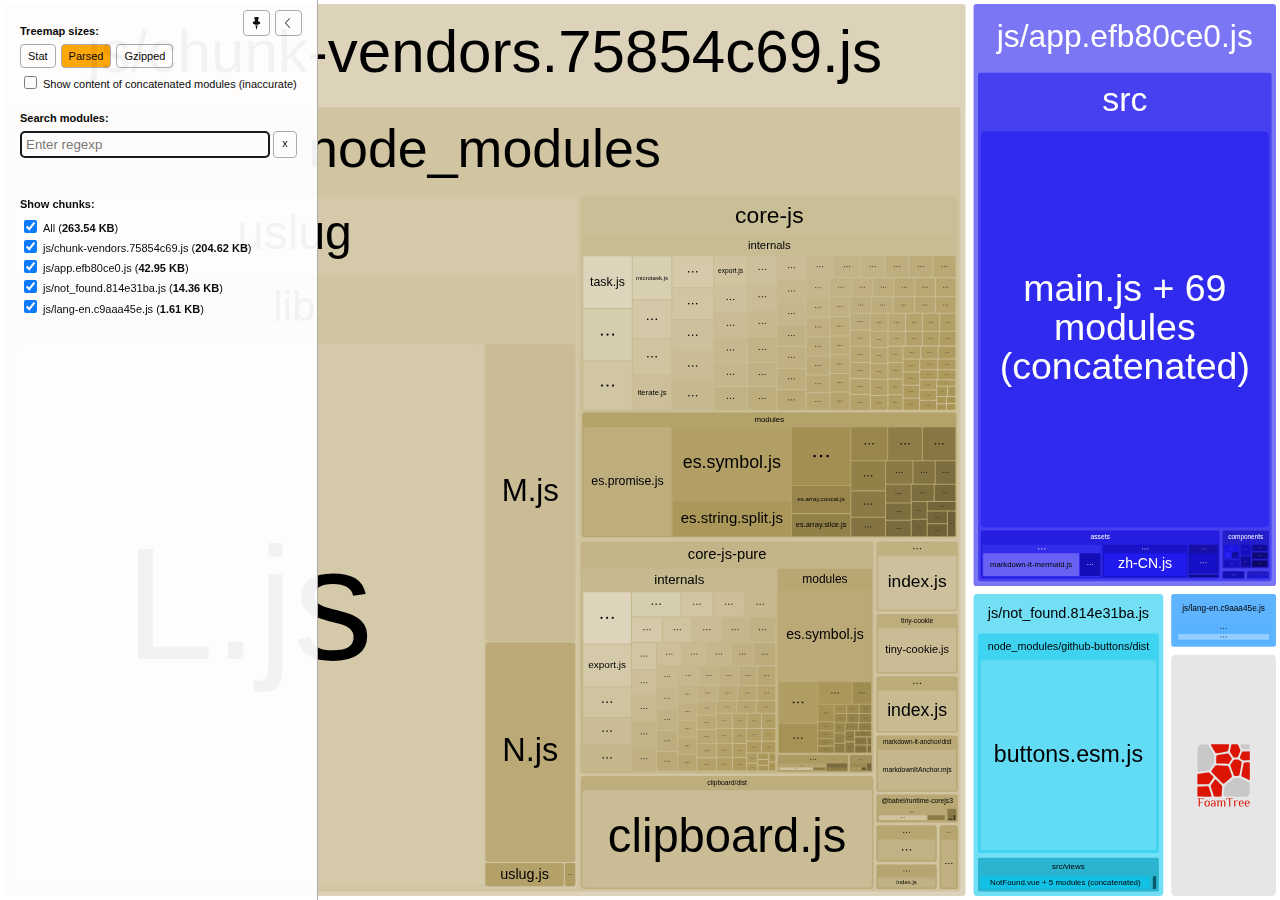
==== commit b8deef20: "Pushed by github action 2020-06-26 17:03:11" ====
--- a/pasteme/report.html
+++ b/pasteme/report.html
@@ -3,7 +3,7 @@
   <head>
     <meta charset="UTF-8"/>
     <meta name="viewport" content="width=device-width, initial-scale=1"/>
-    <title>pasteme [1 May 2020 at 3:28]</title>
+    <title>pasteme [26 Jun 2020 at 9:2]</title>
     <link rel="shortcut icon" href="[data-uri]" type="image/x-icon" />
 
     <script>
@@ -60,7 +60,7 @@
   <body>
     <div id="app"></div>
     <script>
-      window.chartData = [{"label":"js/app.3970853e.js","isAsset":true,"statSize":92629,"parsedSize":43977,"gzipSize":14866,"groups":[{"id":0,"label":"multi ./src/main.js","path":"./multi ./src/main.js","statSize":28,"parsedSize":36,"gzipSize":56},{"label":"src","path":"./src","statSize":92601,"groups":[{"label":"assets","path":"./src/assets","statSize":7196,"groups":[{"label":"css","path":"./src/assets/css","statSize":1264,"groups":[{"id":"","label":"global.css","path":"./src/assets/css/global.css","statSize":1186,"parsedSize":17,"gzipSize":37},{"id":"6772","label":"highlightjs-line-numbers.css","path":"./src/assets/css/highlightjs-line-numbers.css","statSize":39,"parsedSize":17,"gzipSize":37},{"id":"eed5","label":"github-gist.css","path":"./src/assets/css/github-gist.css","statSize":39,"parsedSize":17,"gzipSize":37}],"parsedSize":51,"gzipSize":40},{"label":"js/external","path":"./src/assets/js/external","statSize":3221,"groups":[{"id":"1020","label":"markdown-it-links.js","path":"./src/assets/js/external/markdown-it-links.js","statSize":854,"parsedSize":339,"gzipSize":214},{"id":"7abd","label":"markdown-it-mermaid.js","path":"./src/assets/js/external/markdown-it-mermaid.js","statSize":2367,"parsedSize":1533,"gzipSize":770}],"parsedSize":1872,"gzipSize":900},{"label":"lang","path":"./src/assets/lang","statSize":2551,"groups":[{"id":"c019","label":"zh-CN.js","path":"./src/assets/lang/zh-CN.js","statSize":2551,"parsedSize":1330,"gzipSize":1219}],"parsedSize":1330,"gzipSize":1219},{"label":"lang lazy ^\\.\\","path":"./src/assets/lang lazy ^\\.\\","statSize":160,"groups":[{"id":"cc57","label":".*$ namespace object","path":"./src/assets/lang lazy ^\\.\\/.*$ namespace object","statSize":160,"parsedSize":427,"gzipSize":286}],"parsedSize":427,"gzipSize":286}],"parsedSize":3680,"gzipSize":2315},{"label":"components","path":"./src/components","statSize":8004,"groups":[{"label":"icons","path":"./src/components/icons","statSize":2066,"groups":[{"id":"07f3","label":"Bell.vue?vue&type=style&index=0&id=2e196018&scoped=true&lang=css&","path":"./src/components/icons/Bell.vue?vue&type=style&index=0&id=2e196018&scoped=true&lang=css&","statSize":1027,"parsedSize":75,"gzipSize":82},{"id":"92de","label":"GlobalAsia.vue?vue&type=style&index=0&id=7256b6a6&scoped=true&lang=css&","path":"./src/components/icons/GlobalAsia.vue?vue&type=style&index=0&id=7256b6a6&scoped=true&lang=css&","statSize":1039,"parsedSize":75,"gzipSize":82}],"parsedSize":150,"gzipSize":92},{"id":"08dd","label":"Loading.vue?vue&type=style&index=0&id=46fc937d&scoped=true&lang=css&","path":"./src/components/Loading.vue?vue&type=style&index=0&id=46fc937d&scoped=true&lang=css&","statSize":997,"parsedSize":75,"gzipSize":82},{"id":"2455","label":"PasteView.vue?vue&type=style&index=1&id=7e8979a0&scoped=true&lang=css&","path":"./src/components/PasteView.vue?vue&type=style&index=1&id=7e8979a0&scoped=true&lang=css&","statSize":1001,"parsedSize":75,"gzipSize":82},{"id":"2817","label":"PasteView.vue?vue&type=style&index=0&lang=css&","path":"./src/components/PasteView.vue?vue&type=style&index=0&lang=css&","statSize":953,"parsedSize":75,"gzipSize":82},{"id":"2f41","label":"Success.vue?vue&type=style&index=0&id=0d8ac766&scoped=true&lang=css&","path":"./src/components/Success.vue?vue&type=style&index=0&id=0d8ac766&scoped=true&lang=css&","statSize":997,"parsedSize":75,"gzipSize":82},{"id":"4449","label":"Footer.vue?vue&type=style&index=0&id=2d7f2c5c&scoped=true&lang=css&","path":"./src/components/Footer.vue?vue&type=style&index=0&id=2d7f2c5c&scoped=true&lang=css&","statSize":995,"parsedSize":75,"gzipSize":82},{"id":"4ca2","label":"Header.vue?vue&type=style&index=0&id=685828c7&scoped=true&lang=css&","path":"./src/components/Header.vue?vue&type=style&index=0&id=685828c7&scoped=true&lang=css&","statSize":995,"parsedSize":75,"gzipSize":82}],"parsedSize":600,"gzipSize":134},{"id":"1082","label":"App.vue?vue&type=style&index=0&id=e18e2c6e&scoped=true&lang=css&","path":"./src/App.vue?vue&type=style&index=0&id=e18e2c6e&scoped=true&lang=css&","statSize":953,"parsedSize":75,"gzipSize":82},{"id":"56d7","label":"main.js + 69 modules (concatenated)","path":"./src/main.js + 69 modules (concatenated)","statSize":75455,"parsedSize":34727,"gzipSize":11155,"concatenated":true,"groups":[{"label":"src","path":"./src/main.js + 69 modules (concatenated)/src","statSize":75205,"groups":[{"id":null,"label":"main.js","path":"./src/main.js + 69 modules (concatenated)/src/main.js","statSize":1546,"parsedSize":711,"gzipSize":228,"inaccurateSizes":true},{"id":null,"label":"App.vue","path":"./src/main.js + 69 modules (concatenated)/src/App.vue","statSize":549,"parsedSize":252,"gzipSize":81,"inaccurateSizes":true},{"label":"assets/js","path":"./src/main.js + 69 modules (concatenated)/src/assets/js","statSize":15001,"groups":[{"id":null,"label":"router.js","path":"./src/main.js + 69 modules (concatenated)/src/assets/js/router.js","statSize":1205,"parsedSize":554,"gzipSize":178,"inaccurateSizes":true},{"id":null,"label":"store.js","path":"./src/main.js + 69 modules (concatenated)/src/assets/js/store.js","statSize":716,"parsedSize":329,"gzipSize":105,"inaccurateSizes":true},{"id":null,"label":"i18n.js","path":"./src/main.js + 69 modules (concatenated)/src/assets/js/i18n.js","statSize":1096,"parsedSize":504,"gzipSize":162,"inaccurateSizes":true},{"id":null,"label":"api.js","path":"./src/main.js + 69 modules (concatenated)/src/assets/js/api.js","statSize":1312,"parsedSize":603,"gzipSize":193,"inaccurateSizes":true},{"label":"external","path":"./src/main.js + 69 modules (concatenated)/src/assets/js/external","statSize":1825,"groups":[{"id":null,"label":"markdown-it.js","path":"./src/main.js + 69 modules (concatenated)/src/assets/js/external/markdown-it.js","statSize":1825,"parsedSize":839,"gzipSize":269,"inaccurateSizes":true}],"parsedSize":839,"gzipSize":269,"inaccurateSizes":true},{"label":"event","path":"./src/main.js + 69 modules (concatenated)/src/assets/js/event","statSize":131,"groups":[{"id":null,"label":"directive-register.js","path":"./src/main.js + 69 modules (concatenated)/src/assets/js/event/directive-register.js","statSize":131,"parsedSize":60,"gzipSize":19,"inaccurateSizes":true}],"parsedSize":60,"gzipSize":19,"inaccurateSizes":true},{"id":null,"label":"getters.js","path":"./src/main.js + 69 modules (concatenated)/src/assets/js/getters.js","statSize":325,"parsedSize":149,"gzipSize":48,"inaccurateSizes":true},{"label":"mixins","path":"./src/main.js + 69 modules (concatenated)/src/assets/js/mixins","statSize":569,"groups":[{"id":null,"label":"stateMixin.js","path":"./src/main.js + 69 modules (concatenated)/src/assets/js/mixins/stateMixin.js","statSize":569,"parsedSize":261,"gzipSize":84,"inaccurateSizes":true}],"parsedSize":261,"gzipSize":84,"inaccurateSizes":true},{"id":null,"label":"highlightjs-line-numbers.js","path":"./src/main.js + 69 modules (concatenated)/src/assets/js/highlightjs-line-numbers.js","statSize":7822,"parsedSize":3599,"gzipSize":1156,"inaccurateSizes":true}],"parsedSize":6903,"gzipSize":2217,"inaccurateSizes":true},{"id":null,"label":"App.vue?vue&type=template&id=e18e2c6e&scoped=true&","path":"./src/main.js + 69 modules (concatenated)/src/App.vue?vue&type=template&id=e18e2c6e&scoped=true&","statSize":953,"parsedSize":438,"gzipSize":140,"inaccurateSizes":true},{"id":null,"label":"App.vue?vue&type=script&lang=js&","path":"./src/main.js + 69 modules (concatenated)/src/App.vue?vue&type=script&lang=js&","statSize":1015,"parsedSize":467,"gzipSize":150,"inaccurateSizes":true},{"label":"views","path":"./src/main.js + 69 modules (concatenated)/src/views","statSize":5407,"groups":[{"id":null,"label":"Index.vue","path":"./src/main.js + 69 modules (concatenated)/src/views/Index.vue","statSize":560,"parsedSize":257,"gzipSize":82,"inaccurateSizes":true},{"id":null,"label":"Index.vue?vue&type=template&id=4bf5ff72&scoped=true&","path":"./src/main.js + 69 modules (concatenated)/src/views/Index.vue?vue&type=template&id=4bf5ff72&scoped=true&","statSize":686,"parsedSize":315,"gzipSize":101,"inaccurateSizes":true},{"id":null,"label":"Index.vue?vue&type=script&lang=js&","path":"./src/main.js + 69 modules (concatenated)/src/views/Index.vue?vue&type=script&lang=js&","statSize":4161,"parsedSize":1915,"gzipSize":615,"inaccurateSizes":true}],"parsedSize":2488,"gzipSize":799,"inaccurateSizes":true},{"label":"components","path":"./src/main.js + 69 modules (concatenated)/src/components","statSize":50734,"groups":[{"id":null,"label":"Header.vue","path":"./src/main.js + 69 modules (concatenated)/src/components/Header.vue","statSize":564,"parsedSize":259,"gzipSize":83,"inaccurateSizes":true},{"id":null,"label":"Footer.vue","path":"./src/main.js + 69 modules (concatenated)/src/components/Footer.vue","statSize":564,"parsedSize":259,"gzipSize":83,"inaccurateSizes":true},{"id":null,"label":"Header.vue?vue&type=template&id=685828c7&scoped=true&","path":"./src/main.js + 69 modules (concatenated)/src/components/Header.vue?vue&type=template&id=685828c7&scoped=true&","statSize":8503,"parsedSize":3913,"gzipSize":1257,"inaccurateSizes":true},{"id":null,"label":"Header.vue?vue&type=script&lang=js&","path":"./src/main.js + 69 modules (concatenated)/src/components/Header.vue?vue&type=script&lang=js&","statSize":3676,"parsedSize":1691,"gzipSize":543,"inaccurateSizes":true},{"id":null,"label":"Footer.vue?vue&type=template&id=2d7f2c5c&scoped=true&","path":"./src/main.js + 69 modules (concatenated)/src/components/Footer.vue?vue&type=template&id=2d7f2c5c&scoped=true&","statSize":2263,"parsedSize":1041,"gzipSize":334,"inaccurateSizes":true},{"id":null,"label":"Footer.vue?vue&type=script&lang=js&","path":"./src/main.js + 69 modules (concatenated)/src/components/Footer.vue?vue&type=script&lang=js&","statSize":2080,"parsedSize":957,"gzipSize":307,"inaccurateSizes":true},{"id":null,"label":"Form.vue","path":"./src/main.js + 69 modules (concatenated)/src/components/Form.vue","statSize":467,"parsedSize":214,"gzipSize":69,"inaccurateSizes":true},{"id":null,"label":"Success.vue","path":"./src/main.js + 69 modules (concatenated)/src/components/Success.vue","statSize":568,"parsedSize":261,"gzipSize":83,"inaccurateSizes":true},{"id":null,"label":"PasswordAuth.vue","path":"./src/main.js + 69 modules (concatenated)/src/components/PasswordAuth.vue","statSize":491,"parsedSize":225,"gzipSize":72,"inaccurateSizes":true},{"id":null,"label":"PasteView.vue","path":"./src/main.js + 69 modules (concatenated)/src/components/PasteView.vue","statSize":646,"parsedSize":297,"gzipSize":95,"inaccurateSizes":true},{"id":null,"label":"Loading.vue","path":"./src/main.js + 69 modules (concatenated)/src/components/Loading.vue","statSize":568,"parsedSize":261,"gzipSize":83,"inaccurateSizes":true},{"id":null,"label":"ManualDeleted.vue","path":"./src/main.js + 69 modules (concatenated)/src/components/ManualDeleted.vue","statSize":494,"parsedSize":227,"gzipSize":73,"inaccurateSizes":true},{"id":null,"label":"Form.vue?vue&type=template&id=291b89d6&scoped=true&","path":"./src/main.js + 69 modules (concatenated)/src/components/Form.vue?vue&type=template&id=291b89d6&scoped=true&","statSize":2934,"parsedSize":1350,"gzipSize":433,"inaccurateSizes":true},{"id":null,"label":"Form.vue?vue&type=script&lang=js&","path":"./src/main.js + 69 modules (concatenated)/src/components/Form.vue?vue&type=script&lang=js&","statSize":1792,"parsedSize":824,"gzipSize":264,"inaccurateSizes":true},{"id":null,"label":"Success.vue?vue&type=template&id=0d8ac766&scoped=true&","path":"./src/main.js + 69 modules (concatenated)/src/components/Success.vue?vue&type=template&id=0d8ac766&scoped=true&","statSize":2597,"parsedSize":1195,"gzipSize":383,"inaccurateSizes":true},{"id":null,"label":"Success.vue?vue&type=script&lang=js&","path":"./src/main.js + 69 modules (concatenated)/src/components/Success.vue?vue&type=script&lang=js&","statSize":3168,"parsedSize":1458,"gzipSize":468,"inaccurateSizes":true},{"id":null,"label":"PasswordAuth.vue?vue&type=template&id=106bec58&scoped=true&","path":"./src/main.js + 69 modules (concatenated)/src/components/PasswordAuth.vue?vue&type=template&id=106bec58&scoped=true&","statSize":1207,"parsedSize":555,"gzipSize":178,"inaccurateSizes":true},{"id":null,"label":"PasswordAuth.vue?vue&type=script&lang=js&","path":"./src/main.js + 69 modules (concatenated)/src/components/PasswordAuth.vue?vue&type=script&lang=js&","statSize":1694,"parsedSize":779,"gzipSize":250,"inaccurateSizes":true},{"id":null,"label":"PasteView.vue?vue&type=template&id=7e8979a0&scoped=true&","path":"./src/main.js + 69 modules (concatenated)/src/components/PasteView.vue?vue&type=template&id=7e8979a0&scoped=true&","statSize":1980,"parsedSize":911,"gzipSize":292,"inaccurateSizes":true},{"id":null,"label":"PasteView.vue?vue&type=script&lang=js&","path":"./src/main.js + 69 modules (concatenated)/src/components/PasteView.vue?vue&type=script&lang=js&","statSize":4871,"parsedSize":2241,"gzipSize":720,"inaccurateSizes":true},{"id":null,"label":"Loading.vue?vue&type=template&id=46fc937d&scoped=true&","path":"./src/main.js + 69 modules (concatenated)/src/components/Loading.vue?vue&type=template&id=46fc937d&scoped=true&","statSize":868,"parsedSize":399,"gzipSize":128,"inaccurateSizes":true},{"id":null,"label":"Loading.vue?vue&type=script&lang=js&","path":"./src/main.js + 69 modules (concatenated)/src/components/Loading.vue?vue&type=script&lang=js&","statSize":739,"parsedSize":340,"gzipSize":109,"inaccurateSizes":true},{"id":null,"label":"ManualDeleted.vue?vue&type=template&id=e3beaf5a&scoped=true&","path":"./src/main.js + 69 modules (concatenated)/src/components/ManualDeleted.vue?vue&type=template&id=e3beaf5a&scoped=true&","statSize":1112,"parsedSize":511,"gzipSize":164,"inaccurateSizes":true},{"id":null,"label":"ManualDeleted.vue?vue&type=script&lang=js&","path":"./src/main.js + 69 modules (concatenated)/src/components/ManualDeleted.vue?vue&type=script&lang=js&","statSize":763,"parsedSize":351,"gzipSize":112,"inaccurateSizes":true},{"label":"icons","path":"./src/main.js + 69 modules (concatenated)/src/components/icons","statSize":6125,"groups":[{"id":null,"label":"GlobalAsia.vue","path":"./src/main.js + 69 modules (concatenated)/src/components/icons/GlobalAsia.vue","statSize":583,"parsedSize":268,"gzipSize":86,"inaccurateSizes":true},{"id":null,"label":"Bell.vue","path":"./src/main.js + 69 modules (concatenated)/src/components/icons/Bell.vue","statSize":559,"parsedSize":257,"gzipSize":82,"inaccurateSizes":true},{"id":null,"label":"GlobalAsia.vue?vue&type=template&id=7256b6a6&scoped=true&","path":"./src/main.js + 69 modules (concatenated)/src/components/icons/GlobalAsia.vue?vue&type=template&id=7256b6a6&scoped=true&","statSize":2158,"parsedSize":993,"gzipSize":319,"inaccurateSizes":true},{"id":null,"label":"GlobalAsia.vue?vue&type=script&lang=js&","path":"./src/main.js + 69 modules (concatenated)/src/components/icons/GlobalAsia.vue?vue&type=script&lang=js&","statSize":748,"parsedSize":344,"gzipSize":110,"inaccurateSizes":true},{"id":null,"label":"Bell.vue?vue&type=template&id=2e196018&scoped=true&","path":"./src/main.js + 69 modules (concatenated)/src/components/icons/Bell.vue?vue&type=template&id=2e196018&scoped=true&","statSize":1347,"parsedSize":619,"gzipSize":199,"inaccurateSizes":true},{"id":null,"label":"Bell.vue?vue&type=script&lang=js&","path":"./src/main.js + 69 modules (concatenated)/src/components/icons/Bell.vue?vue&type=script&lang=js&","statSize":730,"parsedSize":335,"gzipSize":107,"inaccurateSizes":true}],"parsedSize":2818,"gzipSize":905,"inaccurateSizes":true}],"parsedSize":23349,"gzipSize":7500,"inaccurateSizes":true}],"parsedSize":34611,"gzipSize":11118,"inaccurateSizes":true}]},{"label":"views","path":"./src/views","statSize":993,"groups":[{"id":"706c","label":"Index.vue?vue&type=style&index=0&id=4bf5ff72&scoped=true&lang=css&","path":"./src/views/Index.vue?vue&type=style&index=0&id=4bf5ff72&scoped=true&lang=css&","statSize":993,"parsedSize":75,"gzipSize":82}],"parsedSize":75,"gzipSize":82}],"parsedSize":39157,"gzipSize":13321}]},{"label":"js/chunk-vendors.75854c69.js","isAsset":true,"statSize":390151,"parsedSize":209527,"gzipSize":81934,"groups":[{"label":"node_modules","path":"./node_modules","statSize":389679,"groups":[{"label":"vue-cookie/src","path":"./node_modules/vue-cookie/src","statSize":1267,"groups":[{"id":"00e7","label":"vue-cookie.js","path":"./node_modules/vue-cookie/src/vue-cookie.js","statSize":1267,"parsedSize":442,"gzipSize":272}],"parsedSize":442,"gzipSize":272},{"label":"core-js-pure","path":"./node_modules/core-js-pure","statSize":66907,"groups":[{"label":"internals","path":"./node_modules/core-js-pure/internals","statSize":41393,"groups":[{"id":"0273","label":"create-non-enumerable-property.js","path":"./node_modules/core-js-pure/internals/create-non-enumerable-property.js","statSize":438,"parsedSize":141,"gzipSize":117},{"id":"0363","label":"well-known-symbol.js","path":"./node_modules/core-js-pure/internals/well-known-symbol.js","statSize":410,"parsedSize":163,"gzipSize":153},{"id":"06fa","label":"fails.js","path":"./node_modules/core-js-pure/internals/fails.js","statSize":108,"parsedSize":72,"gzipSize":77},{"id":"0cf0","label":"object-get-own-property-names.js","path":"./node_modules/core-js-pure/internals/object-get-own-property-names.js","statSize":418,"parsedSize":136,"gzipSize":136},{"id":"1561","label":"to-integer.js","path":"./node_modules/core-js-pure/internals/to-integer.js","statSize":256,"parsedSize":100,"gzipSize":107},{"id":"1875","label":"require-object-coercible.js","path":"./node_modules/core-js-pure/internals/require-object-coercible.js","statSize":228,"parsedSize":102,"gzipSize":112},{"id":"194a","label":"bind-context.js","path":"./node_modules/core-js-pure/internals/bind-context.js","statSize":599,"parsedSize":337,"gzipSize":170},{"id":"1c0a","label":"object-to-string.js","path":"./node_modules/core-js-pure/internals/object-to-string.js","statSize":474,"parsedSize":177,"gzipSize":158},{"id":"1e63","label":"native-symbol.js","path":"./node_modules/core-js-pure/internals/native-symbol.js","statSize":243,"parsedSize":116,"gzipSize":124},{"id":"2874","label":"set-to-string-tag.js","path":"./node_modules/core-js-pure/internals/set-to-string-tag.js","statSize":786,"parsedSize":242,"gzipSize":193},{"id":"2c6c","label":"create-property-descriptor.js","path":"./node_modules/core-js-pure/internals/create-property-descriptor.js","statSize":173,"parsedSize":109,"gzipSize":102},{"id":"2f5a","label":"internal-state.js","path":"./node_modules/core-js-pure/internals/internal-state.js","statSize":1546,"parsedSize":634,"gzipSize":356},{"id":"2f97","label":"a-possible-prototype.js","path":"./node_modules/core-js-pure/internals/a-possible-prototype.js","statSize":208,"parsedSize":141,"gzipSize":139},{"id":"3ac6","label":"global.js","path":"./node_modules/core-js-pure/internals/global.js","statSize":465,"parsedSize":271,"gzipSize":171},{"id":"3e80","label":"uid.js","path":"./node_modules/core-js-pure/internals/uid.js","statSize":177,"parsedSize":127,"gzipSize":130},{"id":"4056","label":"define-iterator.js","path":"./node_modules/core-js-pure/internals/define-iterator.js","statSize":4042,"parsedSize":1079,"gzipSize":628},{"id":"4180","label":"object-define-property.js","path":"./node_modules/core-js-pure/internals/object-define-property.js","statSize":805,"parsedSize":275,"gzipSize":217},{"id":"4344","label":"array-species-create.js","path":"./node_modules/core-js-pure/internals/array-species-create.js","statSize":721,"parsedSize":262,"gzipSize":200},{"id":"44ba","label":"object-get-own-property-descriptor.js","path":"./node_modules/core-js-pure/internals/object-get-own-property-descriptor.js","statSize":1001,"parsedSize":251,"gzipSize":197},{"id":"4508","label":"to-absolute-index.js","path":"./node_modules/core-js-pure/internals/to-absolute-index.js","statSize":438,"parsedSize":117,"gzipSize":118},{"id":"4896","label":"object-create.js","path":"./node_modules/core-js-pure/internals/object-create.js","statSize":1779,"parsedSize":557,"gzipSize":393},{"id":"4fff","label":"to-object.js","path":"./node_modules/core-js-pure/internals/to-object.js","statSize":254,"parsedSize":75,"gzipSize":87},{"id":"5779","label":"object-get-prototype-of.js","path":"./node_modules/core-js-pure/internals/object-get-prototype-of.js","statSize":713,"parsedSize":288,"gzipSize":201},{"id":"6220","label":"is-array.js","path":"./node_modules/core-js-pure/internals/is-array.js","statSize":226,"parsedSize":90,"gzipSize":95},{"id":"6386","label":"array-includes.js","path":"./node_modules/core-js-pure/internals/array-includes.js","statSize":1283,"parsedSize":291,"gzipSize":228},{"id":"638c","label":"indexed-object.js","path":"./node_modules/core-js-pure/internals/indexed-object.js","statSize":503,"parsedSize":189,"gzipSize":162},{"id":"6725","label":"to-length.js","path":"./node_modules/core-js-pure/internals/to-length.js","statSize":304,"parsedSize":104,"gzipSize":115},{"id":"6c15","label":"create-property.js","path":"./node_modules/core-js-pure/internals/create-property.js","statSize":465,"parsedSize":137,"gzipSize":131},{"id":"6e9a","label":"hidden-keys.js","path":"./node_modules/core-js-pure/internals/hidden-keys.js","statSize":21,"parsedSize":27,"gzipSize":47},{"id":"6f8d","label":"an-object.js","path":"./node_modules/core-js-pure/internals/an-object.js","statSize":180,"parsedSize":120,"gzipSize":124},{"id":"7042","label":"is-pure.js","path":"./node_modules/core-js-pure/internals/is-pure.js","statSize":23,"parsedSize":27,"gzipSize":47},{"id":"7043","label":"object-property-is-enumerable.js","path":"./node_modules/core-js-pure/internals/object-property-is-enumerable.js","statSize":590,"parsedSize":176,"gzipSize":158},{"id":"7168","label":"to-primitive.js","path":"./node_modules/core-js-pure/internals/to-primitive.js","statSize":779,"parsedSize":334,"gzipSize":188},{"id":"7463","label":"iterators.js","path":"./node_modules/core-js-pure/internals/iterators.js","statSize":21,"parsedSize":27,"gzipSize":47},{"id":"764b","label":"path.js","path":"./node_modules/core-js-pure/internals/path.js","statSize":21,"parsedSize":27,"gzipSize":47},{"id":"7685","label":"shared-store.js","path":"./node_modules/core-js-pure/internals/shared-store.js","statSize":211,"parsedSize":95,"gzipSize":109},{"id":"77b2","label":"ie8-dom-define.js","path":"./node_modules/core-js-pure/internals/ie8-dom-define.js","statSize":378,"parsedSize":163,"gzipSize":146},{"id":"78a2","label":"dom-iterables.js","path":"./node_modules/core-js-pure/internals/dom-iterables.js","statSize":753,"parsedSize":526,"gzipSize":280},{"id":"78e7","label":"has.js","path":"./node_modules/core-js-pure/internals/has.js","statSize":121,"parsedSize":82,"gzipSize":88},{"id":"7a37","label":"document-create-element.js","path":"./node_modules/core-js-pure/internals/document-create-element.js","statSize":340,"parsedSize":138,"gzipSize":128},{"id":"8e11","label":"object-get-own-property-names-external.js","path":"./node_modules/core-js-pure/internals/object-get-own-property-names-external.js","statSize":737,"parsedSize":295,"gzipSize":216},{"id":"8f95","label":"classof.js","path":"./node_modules/core-js-pure/internals/classof.js","statSize":897,"parsedSize":343,"gzipSize":243},{"id":"8fad","label":"set-global.js","path":"./node_modules/core-js-pure/internals/set-global.js","statSize":304,"parsedSize":107,"gzipSize":111},{"id":"96e9","label":"native-weak-map.js","path":"./node_modules/core-js-pure/internals/native-weak-map.js","statSize":258,"parsedSize":119,"gzipSize":126},{"id":"9883","label":"get-built-in.js","path":"./node_modules/core-js-pure/internals/get-built-in.js","statSize":434,"parsedSize":192,"gzipSize":158},{"id":"9bfb","label":"define-well-known-symbol.js","path":"./node_modules/core-js-pure/internals/define-well-known-symbol.js","statSize":437,"parsedSize":153,"gzipSize":138},{"id":"9c96","label":"array-method-has-species-support.js","path":"./node_modules/core-js-pure/internals/array-method-has-species-support.js","statSize":422,"parsedSize":194,"gzipSize":157},{"id":"9e57","label":"enum-bug-keys.js","path":"./node_modules/core-js-pure/internals/enum-bug-keys.js","statSize":178,"parsedSize":134,"gzipSize":129},{"id":"a016","label":"object-keys.js","path":"./node_modules/core-js-pure/internals/object-keys.js","statSize":303,"parsedSize":94,"gzipSize":104},{"id":"a0e5","label":"is-forced.js","path":"./node_modules/core-js-pure/internals/is-forced.js","statSize":573,"parsedSize":263,"gzipSize":220},{"id":"a205","label":"object-get-own-property-symbols.js","path":"./node_modules/core-js-pure/internals/object-get-own-property-symbols.js","statSize":42,"parsedSize":47,"gzipSize":67},{"id":"a421","label":"to-indexed-object.js","path":"./node_modules/core-js-pure/internals/to-indexed-object.js","statSize":285,"parsedSize":82,"gzipSize":91},{"id":"a5eb","label":"export.js","path":"./node_modules/core-js-pure/internals/export.js","statSize":4208,"parsedSize":881,"gzipSize":537},{"id":"ab85","label":"function-to-string.js","path":"./node_modules/core-js-pure/internals/function-to-string.js","statSize":119,"parsedSize":91,"gzipSize":97},{"id":"b2ed","label":"shared-key.js","path":"./node_modules/core-js-pure/internals/shared-key.js","statSize":196,"parsedSize":104,"gzipSize":110},{"id":"b323","label":"object-keys-internal.js","path":"./node_modules/core-js-pure/internals/object-keys-internal.js","statSize":582,"parsedSize":223,"gzipSize":187},{"id":"bb83","label":"iterators-core.js","path":"./node_modules/core-js-pure/internals/iterators-core.js","statSize":1351,"parsedSize":320,"gzipSize":262},{"id":"c1b2","label":"descriptors.js","path":"./node_modules/core-js-pure/internals/descriptors.js","statSize":214,"parsedSize":129,"gzipSize":122},{"id":"c230","label":"object-define-properties.js","path":"./node_modules/core-js-pure/internals/object-define-properties.js","statSize":647,"parsedSize":192,"gzipSize":171},{"id":"c44e","label":"add-to-unscopables.js","path":"./node_modules/core-js-pure/internals/add-to-unscopables.js","statSize":46,"parsedSize":37,"gzipSize":51},{"id":"cbd0","label":"string-multibyte.js","path":"./node_modules/core-js-pure/internals/string-multibyte.js","statSize":1150,"parsedSize":334,"gzipSize":246},{"id":"cc94","label":"a-function.js","path":"./node_modules/core-js-pure/internals/a-function.js","statSize":140,"parsedSize":118,"gzipSize":111},{"id":"d659","label":"shared.js","path":"./node_modules/core-js-pure/internals/shared.js","statSize":352,"parsedSize":218,"gzipSize":202},{"id":"d666","label":"redefine.js","path":"./node_modules/core-js-pure/internals/redefine.js","statSize":266,"parsedSize":93,"gzipSize":97},{"id":"dee0","label":"array-iteration.js","path":"./node_modules/core-js-pure/internals/array-iteration.js","statSize":2551,"parsedSize":546,"gzipSize":376},{"id":"dfdb","label":"is-object.js","path":"./node_modules/core-js-pure/internals/is-object.js","statSize":110,"parsedSize":94,"gzipSize":89},{"id":"ec62","label":"object-set-prototype-of.js","path":"./node_modules/core-js-pure/internals/object-set-prototype-of.js","statSize":859,"parsedSize":317,"gzipSize":232},{"id":"edbd","label":"html.js","path":"./node_modules/core-js-pure/internals/html.js","statSize":116,"parsedSize":74,"gzipSize":83},{"id":"f575","label":"create-iterator-constructor.js","path":"./node_modules/core-js-pure/internals/create-iterator-constructor.js","statSize":746,"parsedSize":244,"gzipSize":190},{"id":"f5fb","label":"correct-prototype-getter.js","path":"./node_modules/core-js-pure/internals/correct-prototype-getter.js","statSize":208,"parsedSize":153,"gzipSize":134},{"id":"fbcc","label":"wrapped-well-known-symbol.js","path":"./node_modules/core-js-pure/internals/wrapped-well-known-symbol.js","statSize":55,"parsedSize":30,"gzipSize":50},{"id":"fc48","label":"classof-raw.js","path":"./node_modules/core-js-pure/internals/classof-raw.js","statSize":106,"parsedSize":84,"gzipSize":96}],"parsedSize":14630,"gzipSize":5230},{"label":"modules","path":"./node_modules/core-js-pure/modules","statSize":23531,"groups":[{"id":"0c82","label":"esnext.symbol.async-dispose.js","path":"./node_modules/core-js-pure/modules/esnext.symbol.async-dispose.js","statSize":213,"parsedSize":50,"gzipSize":70},{"id":"0e67","label":"es.symbol.iterator.js","path":"./node_modules/core-js-pure/modules/es.symbol.iterator.js","statSize":208,"parsedSize":46,"gzipSize":66},{"id":"22a9","label":"es.symbol.has-instance.js","path":"./node_modules/core-js-pure/modules/es.symbol.has-instance.js","statSize":217,"parsedSize":49,"gzipSize":69},{"id":"266f","label":"esnext.symbol.pattern-match.js","path":"./node_modules/core-js-pure/modules/esnext.symbol.pattern-match.js","statSize":214,"parsedSize":50,"gzipSize":70},{"id":"274e","label":"es.symbol.split.js","path":"./node_modules/core-js-pure/modules/es.symbol.split.js","statSize":199,"parsedSize":43,"gzipSize":63},{"id":"2e85","label":"es.symbol.replace.js","path":"./node_modules/core-js-pure/modules/es.symbol.replace.js","statSize":205,"parsedSize":45,"gzipSize":65},{"id":"3e47","label":"es.object.define-property.js","path":"./node_modules/core-js-pure/modules/es.object.define-property.js","statSize":403,"parsedSize":124,"gzipSize":129},{"id":"3e47b","label":"es.string.iterator.js","path":"./node_modules/core-js-pure/modules/es.string.iterator.js","statSize":1052,"parsedSize":337,"gzipSize":240},{"id":"5145","label":"web.dom-collections.iterator.js","path":"./node_modules/core-js-pure/modules/web.dom-collections.iterator.js","statSize":755,"parsedSize":186,"gzipSize":167},{"id":"522d","label":"es.json.to-string-tag.js","path":"./node_modules/core-js-pure/modules/es.json.to-string-tag.js","statSize":243,"parsedSize":64,"gzipSize":79},{"id":"64db","label":"es.symbol.description.js","path":"./node_modules/core-js-pure/modules/es.symbol.description.js","statSize":9,"parsedSize":15,"gzipSize":35},{"id":"6f89","label":"es.object.to-string.js","path":"./node_modules/core-js-pure/modules/es.object.to-string.js","statSize":9,"parsedSize":15,"gzipSize":35},{"id":"7201","label":"esnext.symbol.dispose.js","path":"./node_modules/core-js-pure/modules/esnext.symbol.dispose.js","statSize":203,"parsedSize":45,"gzipSize":65},{"id":"74fd","label":"esnext.symbol.observable.js","path":"./node_modules/core-js-pure/modules/esnext.symbol.observable.js","statSize":204,"parsedSize":48,"gzipSize":68},{"id":"8176","label":"es.math.to-string-tag.js","path":"./node_modules/core-js-pure/modules/es.math.to-string-tag.js","statSize":191,"parsedSize":50,"gzipSize":67},{"id":"8b7b","label":"es.symbol.js","path":"./node_modules/core-js-pure/modules/es.symbol.js","statSize":12814,"parsedSize":3672,"gzipSize":1706},{"id":"8d05","label":"es.symbol.to-primitive.js","path":"./node_modules/core-js-pure/modules/es.symbol.to-primitive.js","statSize":217,"parsedSize":49,"gzipSize":69},{"id":"9080","label":"es.symbol.is-concat-spreadable.js","path":"./node_modules/core-js-pure/modules/es.symbol.is-concat-spreadable.js","statSize":238,"parsedSize":56,"gzipSize":76},{"id":"9103","label":"es.array.iterator.js","path":"./node_modules/core-js-pure/modules/es.array.iterator.js","statSize":2216,"parsedSize":498,"gzipSize":312},{"id":"9802","label":"esnext.symbol.replace-all.js","path":"./node_modules/core-js-pure/modules/esnext.symbol.replace-all.js","statSize":149,"parsedSize":48,"gzipSize":68},{"id":"980e","label":"es.symbol.search.js","path":"./node_modules/core-js-pure/modules/es.symbol.search.js","statSize":202,"parsedSize":44,"gzipSize":64},{"id":"9ac4","label":"es.symbol.species.js","path":"./node_modules/core-js-pure/modules/es.symbol.species.js","statSize":205,"parsedSize":45,"gzipSize":65},{"id":"aa1b","label":"es.symbol.unscopables.js","path":"./node_modules/core-js-pure/modules/es.symbol.unscopables.js","statSize":217,"parsedSize":49,"gzipSize":69},{"id":"e363","label":"es.symbol.async-iterator.js","path":"./node_modules/core-js-pure/modules/es.symbol.async-iterator.js","statSize":223,"parsedSize":51,"gzipSize":71},{"id":"e699","label":"es.symbol.match.js","path":"./node_modules/core-js-pure/modules/es.symbol.match.js","statSize":199,"parsedSize":43,"gzipSize":63},{"id":"e7cc","label":"es.symbol.match-all.js","path":"./node_modules/core-js-pure/modules/es.symbol.match-all.js","statSize":153,"parsedSize":46,"gzipSize":66},{"id":"ef09","label":"es.symbol.to-string-tag.js","path":"./node_modules/core-js-pure/modules/es.symbol.to-string-tag.js","statSize":217,"parsedSize":49,"gzipSize":69},{"id":"fc93","label":"es.array.concat.js","path":"./node_modules/core-js-pure/modules/es.array.concat.js","statSize":2156,"parsedSize":700,"gzipSize":463}],"parsedSize":6517,"gzipSize":2615},{"label":"es","path":"./node_modules/core-js-pure/es","statSize":1563,"groups":[{"label":"symbol","path":"./node_modules/core-js-pure/es/symbol","statSize":1249,"groups":[{"id":"1c29","label":"index.js","path":"./node_modules/core-js-pure/es/symbol/index.js","statSize":953,"parsedSize":241,"gzipSize":161},{"id":"2364","label":"iterator.js","path":"./node_modules/core-js-pure/es/symbol/iterator.js","statSize":296,"parsedSize":89,"gzipSize":100}],"parsedSize":330,"gzipSize":192},{"label":"object","path":"./node_modules/core-js-pure/es/object","statSize":314,"groups":[{"id":"a38c","label":"define-property.js","path":"./node_modules/core-js-pure/es/object/define-property.js","statSize":314,"parsedSize":148,"gzipSize":130}],"parsedSize":148,"gzipSize":130}],"parsedSize":478,"gzipSize":252},{"label":"features","path":"./node_modules/core-js-pure/features","statSize":420,"groups":[{"label":"symbol","path":"./node_modules/core-js-pure/features/symbol","statSize":359,"groups":[{"id":"373a","label":"iterator.js","path":"./node_modules/core-js-pure/features/symbol/iterator.js","statSize":54,"parsedSize":36,"gzipSize":56},{"id":"b5f1","label":"index.js","path":"./node_modules/core-js-pure/features/symbol/index.js","statSize":305,"parsedSize":86,"gzipSize":85}],"parsedSize":122,"gzipSize":96},{"label":"object","path":"./node_modules/core-js-pure/features/object","statSize":61,"groups":[{"id":"9a13","label":"define-property.js","path":"./node_modules/core-js-pure/features/object/define-property.js","statSize":61,"parsedSize":36,"gzipSize":56}],"parsedSize":36,"gzipSize":56}],"parsedSize":158,"gzipSize":102}],"parsedSize":21783,"gzipSize":7621},{"label":"core-js","path":"./node_modules/core-js","statSize":123690,"groups":[{"label":"internals","path":"./node_modules/core-js/internals","statSize":68145,"groups":[{"id":"057f","label":"object-get-own-property-names-external.js","path":"./node_modules/core-js/internals/object-get-own-property-names-external.js","statSize":737,"parsedSize":295,"gzipSize":216},{"id":"06cf","label":"object-get-own-property-descriptor.js","path":"./node_modules/core-js/internals/object-get-own-property-descriptor.js","statSize":1001,"parsedSize":251,"gzipSize":198},{"id":"0cfb","label":"ie8-dom-define.js","path":"./node_modules/core-js/internals/ie8-dom-define.js","statSize":378,"parsedSize":163,"gzipSize":146},{"id":"129f","label":"same-value.js","path":"./node_modules/core-js/internals/same-value.js","statSize":248,"parsedSize":91,"gzipSize":98},{"id":"14c3","label":"regexp-exec-abstract.js","path":"./node_modules/core-js/internals/regexp-exec-abstract.js","statSize":598,"parsedSize":345,"gzipSize":230},{"id":"17c2","label":"array-for-each.js","path":"./node_modules/core-js/internals/array-for-each.js","statSize":459,"parsedSize":168,"gzipSize":150},{"id":"19aa","label":"an-instance.js","path":"./node_modules/core-js/internals/an-instance.js","statSize":185,"parsedSize":127,"gzipSize":126},{"id":"1be4","label":"html.js","path":"./node_modules/core-js/internals/html.js","statSize":116,"parsedSize":74,"gzipSize":82},{"id":"1c0b","label":"a-function.js","path":"./node_modules/core-js/internals/a-function.js","statSize":140,"parsedSize":118,"gzipSize":111},{"id":"1c7e","label":"check-correctness-of-iteration.js","path":"./node_modules/core-js/internals/check-correctness-of-iteration.js","statSize":936,"parsedSize":354,"gzipSize":210},{"id":"1d80","label":"require-object-coercible.js","path":"./node_modules/core-js/internals/require-object-coercible.js","statSize":228,"parsedSize":102,"gzipSize":112},{"id":"1dde","label":"array-method-has-species-support.js","path":"./node_modules/core-js/internals/array-method-has-species-support.js","statSize":422,"parsedSize":194,"gzipSize":159},{"id":"2266","label":"iterate.js","path":"./node_modules/core-js/internals/iterate.js","statSize":1685,"parsedSize":582,"gzipSize":371},{"id":"23cb","label":"to-absolute-index.js","path":"./node_modules/core-js/internals/to-absolute-index.js","statSize":438,"parsedSize":117,"gzipSize":118},{"id":"23e7","label":"export.js","path":"./node_modules/core-js/internals/export.js","statSize":2519,"parsedSize":430,"gzipSize":316},{"id":"241c","label":"object-get-own-property-names.js","path":"./node_modules/core-js/internals/object-get-own-property-names.js","statSize":418,"parsedSize":136,"gzipSize":136},{"id":"2626","label":"set-species.js","path":"./node_modules/core-js/internals/set-species.js","statSize":638,"parsedSize":202,"gzipSize":170},{"id":"2cf4","label":"task.js","path":"./node_modules/core-js/internals/task.js","statSize":2953,"parsedSize":1088,"gzipSize":624},{"id":"35a1","label":"get-iterator-method.js","path":"./node_modules/core-js/internals/get-iterator-method.js","statSize":343,"parsedSize":146,"gzipSize":137},{"id":"37e8","label":"object-define-properties.js","path":"./node_modules/core-js/internals/object-define-properties.js","statSize":647,"parsedSize":192,"gzipSize":173},{"id":"3bbe","label":"a-possible-prototype.js","path":"./node_modules/core-js/internals/a-possible-prototype.js","statSize":208,"parsedSize":141,"gzipSize":141},{"id":"3f8c","label":"iterators.js","path":"./node_modules/core-js/internals/iterators.js","statSize":21,"parsedSize":27,"gzipSize":47},{"id":"428f","label":"path.js","path":"./node_modules/core-js/internals/path.js","statSize":49,"parsedSize":36,"gzipSize":56},{"id":"44ad","label":"indexed-object.js","path":"./node_modules/core-js/internals/indexed-object.js","statSize":503,"parsedSize":189,"gzipSize":163},{"id":"44d2","label":"add-to-unscopables.js","path":"./node_modules/core-js/internals/add-to-unscopables.js","statSize":652,"parsedSize":156,"gzipSize":151},{"id":"44de","label":"host-report-errors.js","path":"./node_modules/core-js/internals/host-report-errors.js","statSize":223,"parsedSize":132,"gzipSize":124},{"id":"44e7","label":"is-regexp.js","path":"./node_modules/core-js/internals/is-regexp.js","statSize":443,"parsedSize":150,"gzipSize":147},{"id":"4840","label":"species-constructor.js","path":"./node_modules/core-js/internals/species-constructor.js","statSize":516,"parsedSize":167,"gzipSize":148},{"id":"4930","label":"native-symbol.js","path":"./node_modules/core-js/internals/native-symbol.js","statSize":243,"parsedSize":116,"gzipSize":124},{"id":"4d64","label":"array-includes.js","path":"./node_modules/core-js/internals/array-includes.js","statSize":1283,"parsedSize":291,"gzipSize":226},{"id":"50c4","label":"to-length.js","path":"./node_modules/core-js/internals/to-length.js","statSize":304,"parsedSize":104,"gzipSize":115},{"id":"5135","label":"has.js","path":"./node_modules/core-js/internals/has.js","statSize":121,"parsedSize":82,"gzipSize":88},{"id":"5692","label":"shared.js","path":"./node_modules/core-js/internals/shared.js","statSize":352,"parsedSize":218,"gzipSize":202},{"id":"56ef","label":"own-keys.js","path":"./node_modules/core-js/internals/own-keys.js","statSize":616,"parsedSize":163,"gzipSize":151},{"id":"5899","label":"whitespaces.js","path":"./node_modules/core-js/internals/whitespaces.js","statSize":252,"parsedSize":72,"gzipSize":120},{"id":"58a8","label":"string-trim.js","path":"./node_modules/core-js/internals/string-trim.js","statSize":1079,"parsedSize":252,"gzipSize":190},{"id":"5c6c","label":"create-property-descriptor.js","path":"./node_modules/core-js/internals/create-property-descriptor.js","statSize":173,"parsedSize":109,"gzipSize":102},{"id":"60da","label":"object-assign.js","path":"./node_modules/core-js/internals/object-assign.js","statSize":1711,"parsedSize":508,"gzipSize":359},{"id":"6547","label":"string-multibyte.js","path":"./node_modules/core-js/internals/string-multibyte.js","statSize":1150,"parsedSize":334,"gzipSize":247},{"id":"65f0","label":"array-species-create.js","path":"./node_modules/core-js/internals/array-species-create.js","statSize":721,"parsedSize":262,"gzipSize":201},{"id":"69f3","label":"internal-state.js","path":"./node_modules/core-js/internals/internal-state.js","statSize":1546,"parsedSize":634,"gzipSize":359},{"id":"6eeb","label":"redefine.js","path":"./node_modules/core-js/internals/redefine.js","statSize":1687,"parsedSize":596,"gzipSize":355},{"id":"7418","label":"object-get-own-property-symbols.js","path":"./node_modules/core-js/internals/object-get-own-property-symbols.js","statSize":42,"parsedSize":47,"gzipSize":67},{"id":"746f","label":"define-well-known-symbol.js","path":"./node_modules/core-js/internals/define-well-known-symbol.js","statSize":437,"parsedSize":153,"gzipSize":139},{"id":"7839","label":"enum-bug-keys.js","path":"./node_modules/core-js/internals/enum-bug-keys.js","statSize":178,"parsedSize":134,"gzipSize":129},{"id":"7b0b","label":"to-object.js","path":"./node_modules/core-js/internals/to-object.js","statSize":254,"parsedSize":75,"gzipSize":87},{"id":"7c73","label":"object-create.js","path":"./node_modules/core-js/internals/object-create.js","statSize":1779,"parsedSize":557,"gzipSize":395},{"id":"7dd0","label":"define-iterator.js","path":"./node_modules/core-js/internals/define-iterator.js","statSize":4042,"parsedSize":1079,"gzipSize":627},{"id":"7f9a","label":"native-weak-map.js","path":"./node_modules/core-js/internals/native-weak-map.js","statSize":258,"parsedSize":119,"gzipSize":126},{"id":"825a","label":"an-object.js","path":"./node_modules/core-js/internals/an-object.js","statSize":180,"parsedSize":120,"gzipSize":126},{"id":"83ab","label":"descriptors.js","path":"./node_modules/core-js/internals/descriptors.js","statSize":214,"parsedSize":129,"gzipSize":123},{"id":"8418","label":"create-property.js","path":"./node_modules/core-js/internals/create-property.js","statSize":465,"parsedSize":137,"gzipSize":130},{"id":"861d","label":"is-object.js","path":"./node_modules/core-js/internals/is-object.js","statSize":110,"parsedSize":94,"gzipSize":89},{"id":"8aa5","label":"advance-string-index.js","path":"./node_modules/core-js/internals/advance-string-index.js","statSize":287,"parsedSize":108,"gzipSize":111},{"id":"90e3","label":"uid.js","path":"./node_modules/core-js/internals/uid.js","statSize":177,"parsedSize":127,"gzipSize":130},{"id":"9112","label":"create-non-enumerable-property.js","path":"./node_modules/core-js/internals/create-non-enumerable-property.js","statSize":438,"parsedSize":141,"gzipSize":117},{"id":"9263","label":"regexp-exec.js","path":"./node_modules/core-js/internals/regexp-exec.js","statSize":1659,"parsedSize":553,"gzipSize":356},{"id":"94ca","label":"is-forced.js","path":"./node_modules/core-js/internals/is-forced.js","statSize":573,"parsedSize":263,"gzipSize":220},{"id":"9bdd","label":"call-with-safe-iteration-closing.js","path":"./node_modules/core-js/internals/call-with-safe-iteration-closing.js","statSize":456,"parsedSize":156,"gzipSize":146},{"id":"9bf2","label":"object-define-property.js","path":"./node_modules/core-js/internals/object-define-property.js","statSize":805,"parsedSize":275,"gzipSize":218},{"id":"9e81","label":"function-to-string.js","path":"./node_modules/core-js/internals/function-to-string.js","statSize":119,"parsedSize":91,"gzipSize":97},{"id":"9ed3","label":"create-iterator-constructor.js","path":"./node_modules/core-js/internals/create-iterator-constructor.js","statSize":746,"parsedSize":244,"gzipSize":188},{"id":"a691","label":"to-integer.js","path":"./node_modules/core-js/internals/to-integer.js","statSize":256,"parsedSize":100,"gzipSize":107},{"id":"ad6d","label":"regexp-flags.js","path":"./node_modules/core-js/internals/regexp-flags.js","statSize":492,"parsedSize":217,"gzipSize":164},{"id":"ae93","label":"iterators-core.js","path":"./node_modules/core-js/internals/iterators-core.js","statSize":1351,"parsedSize":320,"gzipSize":262},{"id":"b041","label":"object-to-string.js","path":"./node_modules/core-js/internals/object-to-string.js","statSize":474,"parsedSize":177,"gzipSize":158},{"id":"b301","label":"sloppy-array-method.js","path":"./node_modules/core-js/internals/sloppy-array-method.js","statSize":321,"parsedSize":148,"gzipSize":133},{"id":"b39a","label":"user-agent.js","path":"./node_modules/core-js/internals/user-agent.js","statSize":117,"parsedSize":73,"gzipSize":92},{"id":"b575","label":"microtask.js","path":"./node_modules/core-js/internals/microtask.js","statSize":2517,"parsedSize":726,"gzipSize":472},{"id":"b622","label":"well-known-symbol.js","path":"./node_modules/core-js/internals/well-known-symbol.js","statSize":410,"parsedSize":163,"gzipSize":152},{"id":"b727","label":"array-iteration.js","path":"./node_modules/core-js/internals/array-iteration.js","statSize":2551,"parsedSize":546,"gzipSize":377},{"id":"c032","label":"wrapped-well-known-symbol.js","path":"./node_modules/core-js/internals/wrapped-well-known-symbol.js","statSize":55,"parsedSize":30,"gzipSize":50},{"id":"c04e","label":"to-primitive.js","path":"./node_modules/core-js/internals/to-primitive.js","statSize":779,"parsedSize":334,"gzipSize":190},{"id":"c430","label":"is-pure.js","path":"./node_modules/core-js/internals/is-pure.js","statSize":24,"parsedSize":27,"gzipSize":47},{"id":"c6b6","label":"classof-raw.js","path":"./node_modules/core-js/internals/classof-raw.js","statSize":106,"parsedSize":84,"gzipSize":96},{"id":"c6cd","label":"shared-store.js","path":"./node_modules/core-js/internals/shared-store.js","statSize":211,"parsedSize":95,"gzipSize":108},{"id":"ca84","label":"object-keys-internal.js","path":"./node_modules/core-js/internals/object-keys-internal.js","statSize":582,"parsedSize":223,"gzipSize":188},{"id":"cc12","label":"document-create-element.js","path":"./node_modules/core-js/internals/document-create-element.js","statSize":340,"parsedSize":138,"gzipSize":129},{"id":"cdf9","label":"promise-resolve.js","path":"./node_modules/core-js/internals/promise-resolve.js","statSize":427,"parsedSize":169,"gzipSize":148},{"id":"ce4e","label":"set-global.js","path":"./node_modules/core-js/internals/set-global.js","statSize":304,"parsedSize":107,"gzipSize":112},{"id":"d012","label":"hidden-keys.js","path":"./node_modules/core-js/internals/hidden-keys.js","statSize":21,"parsedSize":27,"gzipSize":47},{"id":"d039","label":"fails.js","path":"./node_modules/core-js/internals/fails.js","statSize":108,"parsedSize":72,"gzipSize":77},{"id":"d066","label":"get-built-in.js","path":"./node_modules/core-js/internals/get-built-in.js","statSize":434,"parsedSize":192,"gzipSize":158},{"id":"d1e7","label":"object-property-is-enumerable.js","path":"./node_modules/core-js/internals/object-property-is-enumerable.js","statSize":590,"parsedSize":176,"gzipSize":158},{"id":"d2bb","label":"object-set-prototype-of.js","path":"./node_modules/core-js/internals/object-set-prototype-of.js","statSize":859,"parsedSize":317,"gzipSize":231},{"id":"d44e","label":"set-to-string-tag.js","path":"./node_modules/core-js/internals/set-to-string-tag.js","statSize":425,"parsedSize":165,"gzipSize":154},{"id":"d784","label":"fix-regexp-well-known-symbol-logic.js","path":"./node_modules/core-js/internals/fix-regexp-well-known-symbol-logic.js","statSize":3542,"parsedSize":1025,"gzipSize":518},{"id":"da84","label":"global.js","path":"./node_modules/core-js/internals/global.js","statSize":465,"parsedSize":271,"gzipSize":171},{"id":"df75","label":"object-keys.js","path":"./node_modules/core-js/internals/object-keys.js","statSize":303,"parsedSize":94,"gzipSize":104},{"id":"e070","label":"forced-string-trim-method.js","path":"./node_modules/core-js/internals/forced-string-trim-method.js","statSize":423,"parsedSize":140,"gzipSize":135},{"id":"e163","label":"object-get-prototype-of.js","path":"./node_modules/core-js/internals/object-get-prototype-of.js","statSize":713,"parsedSize":288,"gzipSize":202},{"id":"e177","label":"correct-prototype-getter.js","path":"./node_modules/core-js/internals/correct-prototype-getter.js","statSize":208,"parsedSize":153,"gzipSize":135},{"id":"e2cc","label":"redefine-all.js","path":"./node_modules/core-js/internals/redefine-all.js","statSize":186,"parsedSize":97,"gzipSize":100},{"id":"e583","label":"parse-int.js","path":"./node_modules/core-js/internals/parse-int.js","statSize":585,"parsedSize":209,"gzipSize":185},{"id":"e58c","label":"array-last-index-of.js","path":"./node_modules/core-js/internals/array-last-index-of.js","statSize":1115,"parsedSize":376,"gzipSize":270},{"id":"e667","label":"perform.js","path":"./node_modules/core-js/internals/perform.js","statSize":156,"parsedSize":103,"gzipSize":95},{"id":"e893","label":"copy-constructor-properties.js","path":"./node_modules/core-js/internals/copy-constructor-properties.js","statSize":616,"parsedSize":174,"gzipSize":152},{"id":"e8b5","label":"is-array.js","path":"./node_modules/core-js/internals/is-array.js","statSize":226,"parsedSize":90,"gzipSize":95},{"id":"e95a","label":"is-array-iterator-method.js","path":"./node_modules/core-js/internals/is-array-iterator-method.js","statSize":361,"parsedSize":144,"gzipSize":140},{"id":"f069","label":"new-promise-capability.js","path":"./node_modules/core-js/internals/new-promise-capability.js","statSize":522,"parsedSize":258,"gzipSize":193},{"id":"f5df","label":"classof.js","path":"./node_modules/core-js/internals/classof.js","statSize":897,"parsedSize":343,"gzipSize":242},{"id":"f772","label":"shared-key.js","path":"./node_modules/core-js/internals/shared-key.js","statSize":196,"parsedSize":104,"gzipSize":110},{"id":"f8c2","label":"bind-context.js","path":"./node_modules/core-js/internals/bind-context.js","statSize":599,"parsedSize":337,"gzipSize":169},{"id":"fc6a","label":"to-indexed-object.js","path":"./node_modules/core-js/internals/to-indexed-object.js","statSize":285,"parsedSize":82,"gzipSize":91},{"id":"fdbc","label":"dom-iterables.js","path":"./node_modules/core-js/internals/dom-iterables.js","statSize":753,"parsedSize":526,"gzipSize":280},{"id":"fea9","label":"native-promise-constructor.js","path":"./node_modules/core-js/internals/native-promise-constructor.js","statSize":79,"parsedSize":52,"gzipSize":72}],"parsedSize":24008,"gzipSize":8543},{"label":"modules","path":"./node_modules/core-js/modules","statSize":55545,"groups":[{"id":"0d03","label":"es.date.to-string.js","path":"./node_modules/core-js/modules/es.date.to-string.js","statSize":605,"parsedSize":187,"gzipSize":166},{"id":"1276","label":"es.string.split.js","path":"./node_modules/core-js/modules/es.string.split.js","statSize":5463,"parsedSize":1820,"gzipSize":907},{"id":"159b","label":"web.dom-collections.for-each.js","path":"./node_modules/core-js/modules/web.dom-collections.for-each.js","statSize":691,"parsedSize":176,"gzipSize":155},{"id":"25f0","label":"es.regexp.to-string.js","path":"./node_modules/core-js/modules/es.regexp.to-string.js","statSize":985,"parsedSize":383,"gzipSize":275},{"id":"4160","label":"es.array.for-each.js","path":"./node_modules/core-js/modules/es.array.for-each.js","statSize":300,"parsedSize":119,"gzipSize":127},{"id":"466d","label":"es.string.match.js","path":"./node_modules/core-js/modules/es.string.match.js","statSize":1649,"parsedSize":527,"gzipSize":336},{"id":"498a","label":"es.string.trim.js","path":"./node_modules/core-js/modules/es.string.trim.js","statSize":421,"parsedSize":155,"gzipSize":145},{"id":"4de4","label":"es.array.filter.js","path":"./node_modules/core-js/modules/es.array.filter.js","statSize":581,"parsedSize":203,"gzipSize":173},{"id":"5319","label":"es.string.replace.js","path":"./node_modules/core-js/modules/es.string.replace.js","statSize":4945,"parsedSize":1463,"gzipSize":809},{"id":"841c","label":"es.string.search.js","path":"./node_modules/core-js/modules/es.string.search.js","statSize":1437,"parsedSize":437,"gzipSize":283},{"id":"99af","label":"es.array.concat.js","path":"./node_modules/core-js/modules/es.array.concat.js","statSize":2156,"parsedSize":700,"gzipSize":465},{"id":"a4d3","label":"es.symbol.js","path":"./node_modules/core-js/modules/es.symbol.js","statSize":12814,"parsedSize":3672,"gzipSize":1704},{"id":"a79d","label":"es.promise.finally.js","path":"./node_modules/core-js/modules/es.promise.finally.js","statSize":1267,"parsedSize":478,"gzipSize":264},{"id":"ac1f","label":"es.regexp.exec.js","path":"./node_modules/core-js/modules/es.regexp.exec.js","statSize":186,"parsedSize":116,"gzipSize":124},{"id":"b64b","label":"es.object.keys.js","path":"./node_modules/core-js/modules/es.object.keys.js","statSize":469,"parsedSize":165,"gzipSize":147},{"id":"baa5","label":"es.array.last-index-of.js","path":"./node_modules/core-js/modules/es.array.last-index-of.js","statSize":320,"parsedSize":115,"gzipSize":123},{"id":"c975","label":"es.array.index-of.js","path":"./node_modules/core-js/modules/es.array.index-of.js","statSize":779,"parsedSize":283,"gzipSize":222},{"id":"caad","label":"es.array.includes.js","path":"./node_modules/core-js/modules/es.array.includes.js","statSize":573,"parsedSize":201,"gzipSize":170},{"id":"cca6","label":"es.object.assign.js","path":"./node_modules/core-js/modules/es.object.assign.js","statSize":265,"parsedSize":109,"gzipSize":117},{"id":"d3b7","label":"es.object.to-string.js","path":"./node_modules/core-js/modules/es.object.to-string.js","statSize":367,"parsedSize":109,"gzipSize":118},{"id":"dbb4","label":"es.object.get-own-property-descriptors.js","path":"./node_modules/core-js/modules/es.object.get-own-property-descriptors.js","statSize":1028,"parsedSize":270,"gzipSize":226},{"id":"e25e","label":"es.parse-int.js","path":"./node_modules/core-js/modules/es.parse-int.js","statSize":292,"parsedSize":91,"gzipSize":102},{"id":"e260","label":"es.array.iterator.js","path":"./node_modules/core-js/modules/es.array.iterator.js","statSize":2216,"parsedSize":498,"gzipSize":312},{"id":"e439","label":"es.object.get-own-property-descriptor.js","path":"./node_modules/core-js/modules/es.object.get-own-property-descriptor.js","statSize":778,"parsedSize":219,"gzipSize":188},{"id":"e6cf","label":"es.promise.js","path":"./node_modules/core-js/modules/es.promise.js","statSize":13012,"parsedSize":4123,"gzipSize":1884},{"id":"fb6a","label":"es.array.slice.js","path":"./node_modules/core-js/modules/es.array.slice.js","statSize":1946,"parsedSize":574,"gzipSize":389}],"parsedSize":17193,"gzipSize":6598}],"parsedSize":41201,"gzipSize":14406},{"label":"tiny-cookie","path":"./node_modules/tiny-cookie","statSize":3820,"groups":[{"id":"06b1","label":"tiny-cookie.js","path":"./node_modules/tiny-cookie/tiny-cookie.js","statSize":3820,"parsedSize":1652,"gzipSize":861}],"parsedSize":1652,"gzipSize":861},{"label":"uslug","path":"./node_modules/uslug","statSize":148445,"groups":[{"id":"19dd","label":"index.js","path":"./node_modules/uslug/index.js","statSize":40,"parsedSize":36,"gzipSize":56},{"label":"lib","path":"./node_modules/uslug/lib","statSize":148405,"groups":[{"id":"2d93","label":"Z.js","path":"./node_modules/uslug/lib/Z.js","statSize":533,"parsedSize":113,"gzipSize":98},{"id":"3393","label":"L.js","path":"./node_modules/uslug/lib/L.js","statSize":122689,"parsedSize":104295,"gzipSize":43500},{"id":"66d5","label":"N.js","path":"./node_modules/uslug/lib/N.js","statSize":9987,"parsedSize":8158,"gzipSize":2781},{"id":"7f55","label":"M.js","path":"./node_modules/uslug/lib/M.js","statSize":13423,"parsedSize":11060,"gzipSize":4258},{"id":"e4cb","label":"uslug.js","path":"./node_modules/uslug/lib/uslug.js","statSize":1773,"parsedSize":787,"gzipSize":473}],"parsedSize":124413,"gzipSize":52765}],"parsedSize":124449,"gzipSize":52809},{"label":"markdown-it-anchor/dist","path":"./node_modules/markdown-it-anchor/dist","statSize":1566,"groups":[{"id":"1c78","label":"markdownItAnchor.mjs","path":"./node_modules/markdown-it-anchor/dist/markdownItAnchor.mjs","statSize":1566,"parsedSize":1564,"gzipSize":770}],"parsedSize":1564,"gzipSize":770},{"label":"vue-loader/lib/runtime","path":"./node_modules/vue-loader/lib/runtime","statSize":2689,"groups":[{"id":"2877","label":"componentNormalizer.js","path":"./node_modules/vue-loader/lib/runtime/componentNormalizer.js","statSize":2689,"parsedSize":780,"gzipSize":441}],"parsedSize":780,"gzipSize":441},{"label":"@babel/runtime-corejs3","path":"./node_modules/@babel/runtime-corejs3","statSize":1429,"groups":[{"label":"helpers/esm","path":"./node_modules/@babel/runtime-corejs3/helpers/esm","statSize":1233,"groups":[{"id":"2fa7","label":"defineProperty.js","path":"./node_modules/@babel/runtime-corejs3/helpers/esm/defineProperty.js","statSize":345,"parsedSize":191,"gzipSize":155},{"id":"bf2d","label":"typeof.js","path":"./node_modules/@babel/runtime-corejs3/helpers/esm/typeof.js","statSize":888,"parsedSize":516,"gzipSize":217}],"parsedSize":707,"gzipSize":284},{"label":"core-js","path":"./node_modules/@babel/runtime-corejs3/core-js","statSize":196,"groups":[{"label":"symbol","path":"./node_modules/@babel/runtime-corejs3/core-js/symbol","statSize":66,"groups":[{"id":"6271","label":"iterator.js","path":"./node_modules/@babel/runtime-corejs3/core-js/symbol/iterator.js","statSize":66,"parsedSize":36,"gzipSize":56}],"parsedSize":36,"gzipSize":56},{"label":"object","path":"./node_modules/@babel/runtime-corejs3/core-js/object","statSize":73,"groups":[{"id":"85d3","label":"define-property.js","path":"./node_modules/@babel/runtime-corejs3/core-js/object/define-property.js","statSize":73,"parsedSize":36,"gzipSize":56}],"parsedSize":36,"gzipSize":56},{"id":"ab88","label":"symbol.js","path":"./node_modules/@babel/runtime-corejs3/core-js/symbol.js","statSize":57,"parsedSize":36,"gzipSize":56}],"parsedSize":108,"gzipSize":71}],"parsedSize":815,"gzipSize":315},{"label":"clipboard/dist","path":"./node_modules/clipboard/dist","statSize":29276,"groups":[{"id":"b311","label":"clipboard.js","path":"./node_modules/clipboard/dist/clipboard.js","statSize":29276,"parsedSize":10763,"gzipSize":3302}],"parsedSize":10763,"gzipSize":3302},{"label":"markdown-it-highlightjs","path":"./node_modules/markdown-it-highlightjs","statSize":1077,"groups":[{"id":"b792","label":"index.js","path":"./node_modules/markdown-it-highlightjs/index.js","statSize":1077,"parsedSize":541,"gzipSize":304}],"parsedSize":541,"gzipSize":304},{"label":"@ryanlee2014/markdown-it-katex","path":"./node_modules/@ryanlee2014/markdown-it-katex","statSize":5762,"groups":[{"id":"bb8d","label":"index.js","path":"./node_modules/@ryanlee2014/markdown-it-katex/index.js","statSize":5762,"parsedSize":1921,"gzipSize":890}],"parsedSize":1921,"gzipSize":890},{"label":"markdown-it-task-checkbox","path":"./node_modules/markdown-it-task-checkbox","statSize":3751,"groups":[{"id":"bcf0","label":"index.js","path":"./node_modules/markdown-it-task-checkbox/index.js","statSize":3751,"parsedSize":1570,"gzipSize":721}],"parsedSize":1570,"gzipSize":721}],"parsedSize":207481,"gzipSize":78704},{"label":"buildin","path":"./buildin","statSize":472,"groups":[{"id":"c8ba","label":"global.js","path":"./buildin/global.js","statSize":472,"parsedSize":145,"gzipSize":130}],"parsedSize":145,"gzipSize":130}]},{"label":"js/lang-en.c9aaa45e.js","isAsset":true,"statSize":2118,"parsedSize":1647,"gzipSize":1053,"groups":[{"label":"src/assets/lang","path":"./src/assets/lang","statSize":2118,"groups":[{"id":"d500","label":"en.js","path":"./src/assets/lang/en.js","statSize":2118,"parsedSize":1453,"gzipSize":1007}],"parsedSize":1453,"gzipSize":1007}]},{"label":"js/not_found.814e31ba.js","isAsset":true,"statSize":24091,"parsedSize":14709,"gzipSize":5762,"groups":[{"label":"src/views","path":"./src/views","statSize":5314,"groups":[{"id":"553f","label":"NotFound.vue?vue&type=style&index=0&id=309aa33a&scoped=true&lang=css&","path":"./src/views/NotFound.vue?vue&type=style&index=0&id=309aa33a&scoped=true&lang=css&","statSize":999,"parsedSize":75,"gzipSize":82},{"id":"9703","label":"NotFound.vue + 5 modules (concatenated)","path":"./src/views/NotFound.vue + 5 modules (concatenated)","statSize":4315,"parsedSize":2069,"gzipSize":921,"concatenated":true,"groups":[{"label":"src/views","path":"./src/views/NotFound.vue + 5 modules (concatenated)/src/views","statSize":2991,"groups":[{"id":null,"label":"NotFound.vue","path":"./src/views/NotFound.vue + 5 modules (concatenated)/src/views/NotFound.vue","statSize":572,"parsedSize":274,"gzipSize":122,"inaccurateSizes":true},{"id":null,"label":"NotFound.vue?vue&type=template&id=309aa33a&scoped=true&","path":"./src/views/NotFound.vue + 5 modules (concatenated)/src/views/NotFound.vue?vue&type=template&id=309aa33a&scoped=true&","statSize":1457,"parsedSize":698,"gzipSize":310,"inaccurateSizes":true},{"id":null,"label":"NotFound.vue?vue&type=script&lang=js&","path":"./src/views/NotFound.vue + 5 modules (concatenated)/src/views/NotFound.vue?vue&type=script&lang=js&","statSize":962,"parsedSize":461,"gzipSize":205,"inaccurateSizes":true}],"parsedSize":1434,"gzipSize":638,"inaccurateSizes":true},{"label":"node_modules/vue-github-button","path":"./src/views/NotFound.vue + 5 modules (concatenated)/node_modules/vue-github-button","statSize":1314,"groups":[{"id":null,"label":"index.js","path":"./src/views/NotFound.vue + 5 modules (concatenated)/node_modules/vue-github-button/index.js","statSize":1314,"parsedSize":630,"gzipSize":280,"inaccurateSizes":true}],"parsedSize":630,"gzipSize":280,"inaccurateSizes":true}]}],"parsedSize":2144,"gzipSize":946},{"label":"node_modules/github-buttons/dist","path":"./node_modules/github-buttons/dist","statSize":18777,"groups":[{"id":"ab4d","label":"buttons.esm.js","path":"./node_modules/github-buttons/dist/buttons.esm.js","statSize":18777,"parsedSize":12455,"gzipSize":4952}],"parsedSize":12455,"gzipSize":4952}]}];
+      window.chartData = [{"label":"js/app.efb80ce0.js","isAsset":true,"statSize":92629,"parsedSize":43977,"gzipSize":14866,"groups":[{"id":0,"label":"multi ./src/main.js","path":"./multi ./src/main.js","statSize":28,"parsedSize":36,"gzipSize":56},{"label":"src","path":"./src","statSize":92601,"groups":[{"label":"assets","path":"./src/assets","statSize":7196,"groups":[{"label":"css","path":"./src/assets/css","statSize":1264,"groups":[{"id":"","label":"global.css","path":"./src/assets/css/global.css","statSize":1186,"parsedSize":17,"gzipSize":37},{"id":"6772","label":"highlightjs-line-numbers.css","path":"./src/assets/css/highlightjs-line-numbers.css","statSize":39,"parsedSize":17,"gzipSize":37},{"id":"eed5","label":"github-gist.css","path":"./src/assets/css/github-gist.css","statSize":39,"parsedSize":17,"gzipSize":37}],"parsedSize":51,"gzipSize":40},{"label":"js/external","path":"./src/assets/js/external","statSize":3221,"groups":[{"id":"1020","label":"markdown-it-links.js","path":"./src/assets/js/external/markdown-it-links.js","statSize":854,"parsedSize":339,"gzipSize":214},{"id":"7abd","label":"markdown-it-mermaid.js","path":"./src/assets/js/external/markdown-it-mermaid.js","statSize":2367,"parsedSize":1533,"gzipSize":770}],"parsedSize":1872,"gzipSize":900},{"label":"lang","path":"./src/assets/lang","statSize":2551,"groups":[{"id":"c019","label":"zh-CN.js","path":"./src/assets/lang/zh-CN.js","statSize":2551,"parsedSize":1330,"gzipSize":1219}],"parsedSize":1330,"gzipSize":1219},{"label":"lang lazy ^\\.\\","path":"./src/assets/lang lazy ^\\.\\","statSize":160,"groups":[{"id":"cc57","label":".*$ namespace object","path":"./src/assets/lang lazy ^\\.\\/.*$ namespace object","statSize":160,"parsedSize":427,"gzipSize":286}],"parsedSize":427,"gzipSize":286}],"parsedSize":3680,"gzipSize":2315},{"label":"components","path":"./src/components","statSize":8004,"groups":[{"label":"icons","path":"./src/components/icons","statSize":2066,"groups":[{"id":"07f3","label":"Bell.vue?vue&type=style&index=0&id=2e196018&scoped=true&lang=css&","path":"./src/components/icons/Bell.vue?vue&type=style&index=0&id=2e196018&scoped=true&lang=css&","statSize":1027,"parsedSize":75,"gzipSize":82},{"id":"92de","label":"GlobalAsia.vue?vue&type=style&index=0&id=7256b6a6&scoped=true&lang=css&","path":"./src/components/icons/GlobalAsia.vue?vue&type=style&index=0&id=7256b6a6&scoped=true&lang=css&","statSize":1039,"parsedSize":75,"gzipSize":82}],"parsedSize":150,"gzipSize":92},{"id":"08dd","label":"Loading.vue?vue&type=style&index=0&id=46fc937d&scoped=true&lang=css&","path":"./src/components/Loading.vue?vue&type=style&index=0&id=46fc937d&scoped=true&lang=css&","statSize":997,"parsedSize":75,"gzipSize":82},{"id":"2455","label":"PasteView.vue?vue&type=style&index=1&id=7e8979a0&scoped=true&lang=css&","path":"./src/components/PasteView.vue?vue&type=style&index=1&id=7e8979a0&scoped=true&lang=css&","statSize":1001,"parsedSize":75,"gzipSize":82},{"id":"2817","label":"PasteView.vue?vue&type=style&index=0&lang=css&","path":"./src/components/PasteView.vue?vue&type=style&index=0&lang=css&","statSize":953,"parsedSize":75,"gzipSize":82},{"id":"2f41","label":"Success.vue?vue&type=style&index=0&id=0d8ac766&scoped=true&lang=css&","path":"./src/components/Success.vue?vue&type=style&index=0&id=0d8ac766&scoped=true&lang=css&","statSize":997,"parsedSize":75,"gzipSize":82},{"id":"4449","label":"Footer.vue?vue&type=style&index=0&id=2d7f2c5c&scoped=true&lang=css&","path":"./src/components/Footer.vue?vue&type=style&index=0&id=2d7f2c5c&scoped=true&lang=css&","statSize":995,"parsedSize":75,"gzipSize":82},{"id":"4ca2","label":"Header.vue?vue&type=style&index=0&id=685828c7&scoped=true&lang=css&","path":"./src/components/Header.vue?vue&type=style&index=0&id=685828c7&scoped=true&lang=css&","statSize":995,"parsedSize":75,"gzipSize":82}],"parsedSize":600,"gzipSize":134},{"id":"1082","label":"App.vue?vue&type=style&index=0&id=e18e2c6e&scoped=true&lang=css&","path":"./src/App.vue?vue&type=style&index=0&id=e18e2c6e&scoped=true&lang=css&","statSize":953,"parsedSize":75,"gzipSize":82},{"id":"56d7","label":"main.js + 69 modules (concatenated)","path":"./src/main.js + 69 modules (concatenated)","statSize":75455,"parsedSize":34727,"gzipSize":11155,"concatenated":true,"groups":[{"label":"src","path":"./src/main.js + 69 modules (concatenated)/src","statSize":75205,"groups":[{"id":null,"label":"main.js","path":"./src/main.js + 69 modules (concatenated)/src/main.js","statSize":1546,"parsedSize":711,"gzipSize":228,"inaccurateSizes":true},{"id":null,"label":"App.vue","path":"./src/main.js + 69 modules (concatenated)/src/App.vue","statSize":549,"parsedSize":252,"gzipSize":81,"inaccurateSizes":true},{"label":"assets/js","path":"./src/main.js + 69 modules (concatenated)/src/assets/js","statSize":15001,"groups":[{"id":null,"label":"router.js","path":"./src/main.js + 69 modules (concatenated)/src/assets/js/router.js","statSize":1205,"parsedSize":554,"gzipSize":178,"inaccurateSizes":true},{"id":null,"label":"store.js","path":"./src/main.js + 69 modules (concatenated)/src/assets/js/store.js","statSize":716,"parsedSize":329,"gzipSize":105,"inaccurateSizes":true},{"id":null,"label":"i18n.js","path":"./src/main.js + 69 modules (concatenated)/src/assets/js/i18n.js","statSize":1096,"parsedSize":504,"gzipSize":162,"inaccurateSizes":true},{"id":null,"label":"api.js","path":"./src/main.js + 69 modules (concatenated)/src/assets/js/api.js","statSize":1312,"parsedSize":603,"gzipSize":193,"inaccurateSizes":true},{"label":"external","path":"./src/main.js + 69 modules (concatenated)/src/assets/js/external","statSize":1825,"groups":[{"id":null,"label":"markdown-it.js","path":"./src/main.js + 69 modules (concatenated)/src/assets/js/external/markdown-it.js","statSize":1825,"parsedSize":839,"gzipSize":269,"inaccurateSizes":true}],"parsedSize":839,"gzipSize":269,"inaccurateSizes":true},{"label":"event","path":"./src/main.js + 69 modules (concatenated)/src/assets/js/event","statSize":131,"groups":[{"id":null,"label":"directive-register.js","path":"./src/main.js + 69 modules (concatenated)/src/assets/js/event/directive-register.js","statSize":131,"parsedSize":60,"gzipSize":19,"inaccurateSizes":true}],"parsedSize":60,"gzipSize":19,"inaccurateSizes":true},{"id":null,"label":"getters.js","path":"./src/main.js + 69 modules (concatenated)/src/assets/js/getters.js","statSize":325,"parsedSize":149,"gzipSize":48,"inaccurateSizes":true},{"label":"mixins","path":"./src/main.js + 69 modules (concatenated)/src/assets/js/mixins","statSize":569,"groups":[{"id":null,"label":"stateMixin.js","path":"./src/main.js + 69 modules (concatenated)/src/assets/js/mixins/stateMixin.js","statSize":569,"parsedSize":261,"gzipSize":84,"inaccurateSizes":true}],"parsedSize":261,"gzipSize":84,"inaccurateSizes":true},{"id":null,"label":"highlightjs-line-numbers.js","path":"./src/main.js + 69 modules (concatenated)/src/assets/js/highlightjs-line-numbers.js","statSize":7822,"parsedSize":3599,"gzipSize":1156,"inaccurateSizes":true}],"parsedSize":6903,"gzipSize":2217,"inaccurateSizes":true},{"id":null,"label":"App.vue?vue&type=template&id=e18e2c6e&scoped=true&","path":"./src/main.js + 69 modules (concatenated)/src/App.vue?vue&type=template&id=e18e2c6e&scoped=true&","statSize":953,"parsedSize":438,"gzipSize":140,"inaccurateSizes":true},{"id":null,"label":"App.vue?vue&type=script&lang=js&","path":"./src/main.js + 69 modules (concatenated)/src/App.vue?vue&type=script&lang=js&","statSize":1015,"parsedSize":467,"gzipSize":150,"inaccurateSizes":true},{"label":"views","path":"./src/main.js + 69 modules (concatenated)/src/views","statSize":5407,"groups":[{"id":null,"label":"Index.vue","path":"./src/main.js + 69 modules (concatenated)/src/views/Index.vue","statSize":560,"parsedSize":257,"gzipSize":82,"inaccurateSizes":true},{"id":null,"label":"Index.vue?vue&type=template&id=4bf5ff72&scoped=true&","path":"./src/main.js + 69 modules (concatenated)/src/views/Index.vue?vue&type=template&id=4bf5ff72&scoped=true&","statSize":686,"parsedSize":315,"gzipSize":101,"inaccurateSizes":true},{"id":null,"label":"Index.vue?vue&type=script&lang=js&","path":"./src/main.js + 69 modules (concatenated)/src/views/Index.vue?vue&type=script&lang=js&","statSize":4161,"parsedSize":1915,"gzipSize":615,"inaccurateSizes":true}],"parsedSize":2488,"gzipSize":799,"inaccurateSizes":true},{"label":"components","path":"./src/main.js + 69 modules (concatenated)/src/components","statSize":50734,"groups":[{"id":null,"label":"Header.vue","path":"./src/main.js + 69 modules (concatenated)/src/components/Header.vue","statSize":564,"parsedSize":259,"gzipSize":83,"inaccurateSizes":true},{"id":null,"label":"Footer.vue","path":"./src/main.js + 69 modules (concatenated)/src/components/Footer.vue","statSize":564,"parsedSize":259,"gzipSize":83,"inaccurateSizes":true},{"id":null,"label":"Header.vue?vue&type=template&id=685828c7&scoped=true&","path":"./src/main.js + 69 modules (concatenated)/src/components/Header.vue?vue&type=template&id=685828c7&scoped=true&","statSize":8503,"parsedSize":3913,"gzipSize":1257,"inaccurateSizes":true},{"id":null,"label":"Header.vue?vue&type=script&lang=js&","path":"./src/main.js + 69 modules (concatenated)/src/components/Header.vue?vue&type=script&lang=js&","statSize":3676,"parsedSize":1691,"gzipSize":543,"inaccurateSizes":true},{"id":null,"label":"Footer.vue?vue&type=template&id=2d7f2c5c&scoped=true&","path":"./src/main.js + 69 modules (concatenated)/src/components/Footer.vue?vue&type=template&id=2d7f2c5c&scoped=true&","statSize":2263,"parsedSize":1041,"gzipSize":334,"inaccurateSizes":true},{"id":null,"label":"Footer.vue?vue&type=script&lang=js&","path":"./src/main.js + 69 modules (concatenated)/src/components/Footer.vue?vue&type=script&lang=js&","statSize":2080,"parsedSize":957,"gzipSize":307,"inaccurateSizes":true},{"id":null,"label":"Form.vue","path":"./src/main.js + 69 modules (concatenated)/src/components/Form.vue","statSize":467,"parsedSize":214,"gzipSize":69,"inaccurateSizes":true},{"id":null,"label":"Success.vue","path":"./src/main.js + 69 modules (concatenated)/src/components/Success.vue","statSize":568,"parsedSize":261,"gzipSize":83,"inaccurateSizes":true},{"id":null,"label":"PasswordAuth.vue","path":"./src/main.js + 69 modules (concatenated)/src/components/PasswordAuth.vue","statSize":491,"parsedSize":225,"gzipSize":72,"inaccurateSizes":true},{"id":null,"label":"PasteView.vue","path":"./src/main.js + 69 modules (concatenated)/src/components/PasteView.vue","statSize":646,"parsedSize":297,"gzipSize":95,"inaccurateSizes":true},{"id":null,"label":"Loading.vue","path":"./src/main.js + 69 modules (concatenated)/src/components/Loading.vue","statSize":568,"parsedSize":261,"gzipSize":83,"inaccurateSizes":true},{"id":null,"label":"ManualDeleted.vue","path":"./src/main.js + 69 modules (concatenated)/src/components/ManualDeleted.vue","statSize":494,"parsedSize":227,"gzipSize":73,"inaccurateSizes":true},{"id":null,"label":"Form.vue?vue&type=template&id=291b89d6&scoped=true&","path":"./src/main.js + 69 modules (concatenated)/src/components/Form.vue?vue&type=template&id=291b89d6&scoped=true&","statSize":2934,"parsedSize":1350,"gzipSize":433,"inaccurateSizes":true},{"id":null,"label":"Form.vue?vue&type=script&lang=js&","path":"./src/main.js + 69 modules (concatenated)/src/components/Form.vue?vue&type=script&lang=js&","statSize":1792,"parsedSize":824,"gzipSize":264,"inaccurateSizes":true},{"id":null,"label":"Success.vue?vue&type=template&id=0d8ac766&scoped=true&","path":"./src/main.js + 69 modules (concatenated)/src/components/Success.vue?vue&type=template&id=0d8ac766&scoped=true&","statSize":2597,"parsedSize":1195,"gzipSize":383,"inaccurateSizes":true},{"id":null,"label":"Success.vue?vue&type=script&lang=js&","path":"./src/main.js + 69 modules (concatenated)/src/components/Success.vue?vue&type=script&lang=js&","statSize":3168,"parsedSize":1458,"gzipSize":468,"inaccurateSizes":true},{"id":null,"label":"PasswordAuth.vue?vue&type=template&id=106bec58&scoped=true&","path":"./src/main.js + 69 modules (concatenated)/src/components/PasswordAuth.vue?vue&type=template&id=106bec58&scoped=true&","statSize":1207,"parsedSize":555,"gzipSize":178,"inaccurateSizes":true},{"id":null,"label":"PasswordAuth.vue?vue&type=script&lang=js&","path":"./src/main.js + 69 modules (concatenated)/src/components/PasswordAuth.vue?vue&type=script&lang=js&","statSize":1694,"parsedSize":779,"gzipSize":250,"inaccurateSizes":true},{"id":null,"label":"PasteView.vue?vue&type=template&id=7e8979a0&scoped=true&","path":"./src/main.js + 69 modules (concatenated)/src/components/PasteView.vue?vue&type=template&id=7e8979a0&scoped=true&","statSize":1980,"parsedSize":911,"gzipSize":292,"inaccurateSizes":true},{"id":null,"label":"PasteView.vue?vue&type=script&lang=js&","path":"./src/main.js + 69 modules (concatenated)/src/components/PasteView.vue?vue&type=script&lang=js&","statSize":4871,"parsedSize":2241,"gzipSize":720,"inaccurateSizes":true},{"id":null,"label":"Loading.vue?vue&type=template&id=46fc937d&scoped=true&","path":"./src/main.js + 69 modules (concatenated)/src/components/Loading.vue?vue&type=template&id=46fc937d&scoped=true&","statSize":868,"parsedSize":399,"gzipSize":128,"inaccurateSizes":true},{"id":null,"label":"Loading.vue?vue&type=script&lang=js&","path":"./src/main.js + 69 modules (concatenated)/src/components/Loading.vue?vue&type=script&lang=js&","statSize":739,"parsedSize":340,"gzipSize":109,"inaccurateSizes":true},{"id":null,"label":"ManualDeleted.vue?vue&type=template&id=e3beaf5a&scoped=true&","path":"./src/main.js + 69 modules (concatenated)/src/components/ManualDeleted.vue?vue&type=template&id=e3beaf5a&scoped=true&","statSize":1112,"parsedSize":511,"gzipSize":164,"inaccurateSizes":true},{"id":null,"label":"ManualDeleted.vue?vue&type=script&lang=js&","path":"./src/main.js + 69 modules (concatenated)/src/components/ManualDeleted.vue?vue&type=script&lang=js&","statSize":763,"parsedSize":351,"gzipSize":112,"inaccurateSizes":true},{"label":"icons","path":"./src/main.js + 69 modules (concatenated)/src/components/icons","statSize":6125,"groups":[{"id":null,"label":"GlobalAsia.vue","path":"./src/main.js + 69 modules (concatenated)/src/components/icons/GlobalAsia.vue","statSize":583,"parsedSize":268,"gzipSize":86,"inaccurateSizes":true},{"id":null,"label":"Bell.vue","path":"./src/main.js + 69 modules (concatenated)/src/components/icons/Bell.vue","statSize":559,"parsedSize":257,"gzipSize":82,"inaccurateSizes":true},{"id":null,"label":"GlobalAsia.vue?vue&type=template&id=7256b6a6&scoped=true&","path":"./src/main.js + 69 modules (concatenated)/src/components/icons/GlobalAsia.vue?vue&type=template&id=7256b6a6&scoped=true&","statSize":2158,"parsedSize":993,"gzipSize":319,"inaccurateSizes":true},{"id":null,"label":"GlobalAsia.vue?vue&type=script&lang=js&","path":"./src/main.js + 69 modules (concatenated)/src/components/icons/GlobalAsia.vue?vue&type=script&lang=js&","statSize":748,"parsedSize":344,"gzipSize":110,"inaccurateSizes":true},{"id":null,"label":"Bell.vue?vue&type=template&id=2e196018&scoped=true&","path":"./src/main.js + 69 modules (concatenated)/src/components/icons/Bell.vue?vue&type=template&id=2e196018&scoped=true&","statSize":1347,"parsedSize":619,"gzipSize":199,"inaccurateSizes":true},{"id":null,"label":"Bell.vue?vue&type=script&lang=js&","path":"./src/main.js + 69 modules (concatenated)/src/components/icons/Bell.vue?vue&type=script&lang=js&","statSize":730,"parsedSize":335,"gzipSize":107,"inaccurateSizes":true}],"parsedSize":2818,"gzipSize":905,"inaccurateSizes":true}],"parsedSize":23349,"gzipSize":7500,"inaccurateSizes":true}],"parsedSize":34611,"gzipSize":11118,"inaccurateSizes":true}]},{"label":"views","path":"./src/views","statSize":993,"groups":[{"id":"706c","label":"Index.vue?vue&type=style&index=0&id=4bf5ff72&scoped=true&lang=css&","path":"./src/views/Index.vue?vue&type=style&index=0&id=4bf5ff72&scoped=true&lang=css&","statSize":993,"parsedSize":75,"gzipSize":82}],"parsedSize":75,"gzipSize":82}],"parsedSize":39157,"gzipSize":13321}]},{"label":"js/chunk-vendors.75854c69.js","isAsset":true,"statSize":390151,"parsedSize":209527,"gzipSize":81934,"groups":[{"label":"node_modules","path":"./node_modules","statSize":389679,"groups":[{"label":"vue-cookie/src","path":"./node_modules/vue-cookie/src","statSize":1267,"groups":[{"id":"00e7","label":"vue-cookie.js","path":"./node_modules/vue-cookie/src/vue-cookie.js","statSize":1267,"parsedSize":442,"gzipSize":272}],"parsedSize":442,"gzipSize":272},{"label":"core-js-pure","path":"./node_modules/core-js-pure","statSize":66907,"groups":[{"label":"internals","path":"./node_modules/core-js-pure/internals","statSize":41393,"groups":[{"id":"0273","label":"create-non-enumerable-property.js","path":"./node_modules/core-js-pure/internals/create-non-enumerable-property.js","statSize":438,"parsedSize":141,"gzipSize":117},{"id":"0363","label":"well-known-symbol.js","path":"./node_modules/core-js-pure/internals/well-known-symbol.js","statSize":410,"parsedSize":163,"gzipSize":153},{"id":"06fa","label":"fails.js","path":"./node_modules/core-js-pure/internals/fails.js","statSize":108,"parsedSize":72,"gzipSize":77},{"id":"0cf0","label":"object-get-own-property-names.js","path":"./node_modules/core-js-pure/internals/object-get-own-property-names.js","statSize":418,"parsedSize":136,"gzipSize":136},{"id":"1561","label":"to-integer.js","path":"./node_modules/core-js-pure/internals/to-integer.js","statSize":256,"parsedSize":100,"gzipSize":107},{"id":"1875","label":"require-object-coercible.js","path":"./node_modules/core-js-pure/internals/require-object-coercible.js","statSize":228,"parsedSize":102,"gzipSize":112},{"id":"194a","label":"bind-context.js","path":"./node_modules/core-js-pure/internals/bind-context.js","statSize":599,"parsedSize":337,"gzipSize":170},{"id":"1c0a","label":"object-to-string.js","path":"./node_modules/core-js-pure/internals/object-to-string.js","statSize":474,"parsedSize":177,"gzipSize":158},{"id":"1e63","label":"native-symbol.js","path":"./node_modules/core-js-pure/internals/native-symbol.js","statSize":243,"parsedSize":116,"gzipSize":124},{"id":"2874","label":"set-to-string-tag.js","path":"./node_modules/core-js-pure/internals/set-to-string-tag.js","statSize":786,"parsedSize":242,"gzipSize":193},{"id":"2c6c","label":"create-property-descriptor.js","path":"./node_modules/core-js-pure/internals/create-property-descriptor.js","statSize":173,"parsedSize":109,"gzipSize":102},{"id":"2f5a","label":"internal-state.js","path":"./node_modules/core-js-pure/internals/internal-state.js","statSize":1546,"parsedSize":634,"gzipSize":356},{"id":"2f97","label":"a-possible-prototype.js","path":"./node_modules/core-js-pure/internals/a-possible-prototype.js","statSize":208,"parsedSize":141,"gzipSize":139},{"id":"3ac6","label":"global.js","path":"./node_modules/core-js-pure/internals/global.js","statSize":465,"parsedSize":271,"gzipSize":171},{"id":"3e80","label":"uid.js","path":"./node_modules/core-js-pure/internals/uid.js","statSize":177,"parsedSize":127,"gzipSize":130},{"id":"4056","label":"define-iterator.js","path":"./node_modules/core-js-pure/internals/define-iterator.js","statSize":4042,"parsedSize":1079,"gzipSize":628},{"id":"4180","label":"object-define-property.js","path":"./node_modules/core-js-pure/internals/object-define-property.js","statSize":805,"parsedSize":275,"gzipSize":217},{"id":"4344","label":"array-species-create.js","path":"./node_modules/core-js-pure/internals/array-species-create.js","statSize":721,"parsedSize":262,"gzipSize":200},{"id":"44ba","label":"object-get-own-property-descriptor.js","path":"./node_modules/core-js-pure/internals/object-get-own-property-descriptor.js","statSize":1001,"parsedSize":251,"gzipSize":197},{"id":"4508","label":"to-absolute-index.js","path":"./node_modules/core-js-pure/internals/to-absolute-index.js","statSize":438,"parsedSize":117,"gzipSize":118},{"id":"4896","label":"object-create.js","path":"./node_modules/core-js-pure/internals/object-create.js","statSize":1779,"parsedSize":557,"gzipSize":393},{"id":"4fff","label":"to-object.js","path":"./node_modules/core-js-pure/internals/to-object.js","statSize":254,"parsedSize":75,"gzipSize":87},{"id":"5779","label":"object-get-prototype-of.js","path":"./node_modules/core-js-pure/internals/object-get-prototype-of.js","statSize":713,"parsedSize":288,"gzipSize":201},{"id":"6220","label":"is-array.js","path":"./node_modules/core-js-pure/internals/is-array.js","statSize":226,"parsedSize":90,"gzipSize":95},{"id":"6386","label":"array-includes.js","path":"./node_modules/core-js-pure/internals/array-includes.js","statSize":1283,"parsedSize":291,"gzipSize":228},{"id":"638c","label":"indexed-object.js","path":"./node_modules/core-js-pure/internals/indexed-object.js","statSize":503,"parsedSize":189,"gzipSize":162},{"id":"6725","label":"to-length.js","path":"./node_modules/core-js-pure/internals/to-length.js","statSize":304,"parsedSize":104,"gzipSize":115},{"id":"6c15","label":"create-property.js","path":"./node_modules/core-js-pure/internals/create-property.js","statSize":465,"parsedSize":137,"gzipSize":131},{"id":"6e9a","label":"hidden-keys.js","path":"./node_modules/core-js-pure/internals/hidden-keys.js","statSize":21,"parsedSize":27,"gzipSize":47},{"id":"6f8d","label":"an-object.js","path":"./node_modules/core-js-pure/internals/an-object.js","statSize":180,"parsedSize":120,"gzipSize":124},{"id":"7042","label":"is-pure.js","path":"./node_modules/core-js-pure/internals/is-pure.js","statSize":23,"parsedSize":27,"gzipSize":47},{"id":"7043","label":"object-property-is-enumerable.js","path":"./node_modules/core-js-pure/internals/object-property-is-enumerable.js","statSize":590,"parsedSize":176,"gzipSize":158},{"id":"7168","label":"to-primitive.js","path":"./node_modules/core-js-pure/internals/to-primitive.js","statSize":779,"parsedSize":334,"gzipSize":188},{"id":"7463","label":"iterators.js","path":"./node_modules/core-js-pure/internals/iterators.js","statSize":21,"parsedSize":27,"gzipSize":47},{"id":"764b","label":"path.js","path":"./node_modules/core-js-pure/internals/path.js","statSize":21,"parsedSize":27,"gzipSize":47},{"id":"7685","label":"shared-store.js","path":"./node_modules/core-js-pure/internals/shared-store.js","statSize":211,"parsedSize":95,"gzipSize":109},{"id":"77b2","label":"ie8-dom-define.js","path":"./node_modules/core-js-pure/internals/ie8-dom-define.js","statSize":378,"parsedSize":163,"gzipSize":146},{"id":"78a2","label":"dom-iterables.js","path":"./node_modules/core-js-pure/internals/dom-iterables.js","statSize":753,"parsedSize":526,"gzipSize":280},{"id":"78e7","label":"has.js","path":"./node_modules/core-js-pure/internals/has.js","statSize":121,"parsedSize":82,"gzipSize":88},{"id":"7a37","label":"document-create-element.js","path":"./node_modules/core-js-pure/internals/document-create-element.js","statSize":340,"parsedSize":138,"gzipSize":128},{"id":"8e11","label":"object-get-own-property-names-external.js","path":"./node_modules/core-js-pure/internals/object-get-own-property-names-external.js","statSize":737,"parsedSize":295,"gzipSize":216},{"id":"8f95","label":"classof.js","path":"./node_modules/core-js-pure/internals/classof.js","statSize":897,"parsedSize":343,"gzipSize":243},{"id":"8fad","label":"set-global.js","path":"./node_modules/core-js-pure/internals/set-global.js","statSize":304,"parsedSize":107,"gzipSize":111},{"id":"96e9","label":"native-weak-map.js","path":"./node_modules/core-js-pure/internals/native-weak-map.js","statSize":258,"parsedSize":119,"gzipSize":126},{"id":"9883","label":"get-built-in.js","path":"./node_modules/core-js-pure/internals/get-built-in.js","statSize":434,"parsedSize":192,"gzipSize":158},{"id":"9bfb","label":"define-well-known-symbol.js","path":"./node_modules/core-js-pure/internals/define-well-known-symbol.js","statSize":437,"parsedSize":153,"gzipSize":138},{"id":"9c96","label":"array-method-has-species-support.js","path":"./node_modules/core-js-pure/internals/array-method-has-species-support.js","statSize":422,"parsedSize":194,"gzipSize":157},{"id":"9e57","label":"enum-bug-keys.js","path":"./node_modules/core-js-pure/internals/enum-bug-keys.js","statSize":178,"parsedSize":134,"gzipSize":129},{"id":"a016","label":"object-keys.js","path":"./node_modules/core-js-pure/internals/object-keys.js","statSize":303,"parsedSize":94,"gzipSize":104},{"id":"a0e5","label":"is-forced.js","path":"./node_modules/core-js-pure/internals/is-forced.js","statSize":573,"parsedSize":263,"gzipSize":220},{"id":"a205","label":"object-get-own-property-symbols.js","path":"./node_modules/core-js-pure/internals/object-get-own-property-symbols.js","statSize":42,"parsedSize":47,"gzipSize":67},{"id":"a421","label":"to-indexed-object.js","path":"./node_modules/core-js-pure/internals/to-indexed-object.js","statSize":285,"parsedSize":82,"gzipSize":91},{"id":"a5eb","label":"export.js","path":"./node_modules/core-js-pure/internals/export.js","statSize":4208,"parsedSize":881,"gzipSize":537},{"id":"ab85","label":"function-to-string.js","path":"./node_modules/core-js-pure/internals/function-to-string.js","statSize":119,"parsedSize":91,"gzipSize":97},{"id":"b2ed","label":"shared-key.js","path":"./node_modules/core-js-pure/internals/shared-key.js","statSize":196,"parsedSize":104,"gzipSize":110},{"id":"b323","label":"object-keys-internal.js","path":"./node_modules/core-js-pure/internals/object-keys-internal.js","statSize":582,"parsedSize":223,"gzipSize":187},{"id":"bb83","label":"iterators-core.js","path":"./node_modules/core-js-pure/internals/iterators-core.js","statSize":1351,"parsedSize":320,"gzipSize":262},{"id":"c1b2","label":"descriptors.js","path":"./node_modules/core-js-pure/internals/descriptors.js","statSize":214,"parsedSize":129,"gzipSize":122},{"id":"c230","label":"object-define-properties.js","path":"./node_modules/core-js-pure/internals/object-define-properties.js","statSize":647,"parsedSize":192,"gzipSize":171},{"id":"c44e","label":"add-to-unscopables.js","path":"./node_modules/core-js-pure/internals/add-to-unscopables.js","statSize":46,"parsedSize":37,"gzipSize":51},{"id":"cbd0","label":"string-multibyte.js","path":"./node_modules/core-js-pure/internals/string-multibyte.js","statSize":1150,"parsedSize":334,"gzipSize":246},{"id":"cc94","label":"a-function.js","path":"./node_modules/core-js-pure/internals/a-function.js","statSize":140,"parsedSize":118,"gzipSize":111},{"id":"d659","label":"shared.js","path":"./node_modules/core-js-pure/internals/shared.js","statSize":352,"parsedSize":218,"gzipSize":202},{"id":"d666","label":"redefine.js","path":"./node_modules/core-js-pure/internals/redefine.js","statSize":266,"parsedSize":93,"gzipSize":97},{"id":"dee0","label":"array-iteration.js","path":"./node_modules/core-js-pure/internals/array-iteration.js","statSize":2551,"parsedSize":546,"gzipSize":376},{"id":"dfdb","label":"is-object.js","path":"./node_modules/core-js-pure/internals/is-object.js","statSize":110,"parsedSize":94,"gzipSize":89},{"id":"ec62","label":"object-set-prototype-of.js","path":"./node_modules/core-js-pure/internals/object-set-prototype-of.js","statSize":859,"parsedSize":317,"gzipSize":232},{"id":"edbd","label":"html.js","path":"./node_modules/core-js-pure/internals/html.js","statSize":116,"parsedSize":74,"gzipSize":83},{"id":"f575","label":"create-iterator-constructor.js","path":"./node_modules/core-js-pure/internals/create-iterator-constructor.js","statSize":746,"parsedSize":244,"gzipSize":190},{"id":"f5fb","label":"correct-prototype-getter.js","path":"./node_modules/core-js-pure/internals/correct-prototype-getter.js","statSize":208,"parsedSize":153,"gzipSize":134},{"id":"fbcc","label":"wrapped-well-known-symbol.js","path":"./node_modules/core-js-pure/internals/wrapped-well-known-symbol.js","statSize":55,"parsedSize":30,"gzipSize":50},{"id":"fc48","label":"classof-raw.js","path":"./node_modules/core-js-pure/internals/classof-raw.js","statSize":106,"parsedSize":84,"gzipSize":96}],"parsedSize":14630,"gzipSize":5230},{"label":"modules","path":"./node_modules/core-js-pure/modules","statSize":23531,"groups":[{"id":"0c82","label":"esnext.symbol.async-dispose.js","path":"./node_modules/core-js-pure/modules/esnext.symbol.async-dispose.js","statSize":213,"parsedSize":50,"gzipSize":70},{"id":"0e67","label":"es.symbol.iterator.js","path":"./node_modules/core-js-pure/modules/es.symbol.iterator.js","statSize":208,"parsedSize":46,"gzipSize":66},{"id":"22a9","label":"es.symbol.has-instance.js","path":"./node_modules/core-js-pure/modules/es.symbol.has-instance.js","statSize":217,"parsedSize":49,"gzipSize":69},{"id":"266f","label":"esnext.symbol.pattern-match.js","path":"./node_modules/core-js-pure/modules/esnext.symbol.pattern-match.js","statSize":214,"parsedSize":50,"gzipSize":70},{"id":"274e","label":"es.symbol.split.js","path":"./node_modules/core-js-pure/modules/es.symbol.split.js","statSize":199,"parsedSize":43,"gzipSize":63},{"id":"2e85","label":"es.symbol.replace.js","path":"./node_modules/core-js-pure/modules/es.symbol.replace.js","statSize":205,"parsedSize":45,"gzipSize":65},{"id":"3e47","label":"es.object.define-property.js","path":"./node_modules/core-js-pure/modules/es.object.define-property.js","statSize":403,"parsedSize":124,"gzipSize":129},{"id":"3e47b","label":"es.string.iterator.js","path":"./node_modules/core-js-pure/modules/es.string.iterator.js","statSize":1052,"parsedSize":337,"gzipSize":240},{"id":"5145","label":"web.dom-collections.iterator.js","path":"./node_modules/core-js-pure/modules/web.dom-collections.iterator.js","statSize":755,"parsedSize":186,"gzipSize":167},{"id":"522d","label":"es.json.to-string-tag.js","path":"./node_modules/core-js-pure/modules/es.json.to-string-tag.js","statSize":243,"parsedSize":64,"gzipSize":79},{"id":"64db","label":"es.symbol.description.js","path":"./node_modules/core-js-pure/modules/es.symbol.description.js","statSize":9,"parsedSize":15,"gzipSize":35},{"id":"6f89","label":"es.object.to-string.js","path":"./node_modules/core-js-pure/modules/es.object.to-string.js","statSize":9,"parsedSize":15,"gzipSize":35},{"id":"7201","label":"esnext.symbol.dispose.js","path":"./node_modules/core-js-pure/modules/esnext.symbol.dispose.js","statSize":203,"parsedSize":45,"gzipSize":65},{"id":"74fd","label":"esnext.symbol.observable.js","path":"./node_modules/core-js-pure/modules/esnext.symbol.observable.js","statSize":204,"parsedSize":48,"gzipSize":68},{"id":"8176","label":"es.math.to-string-tag.js","path":"./node_modules/core-js-pure/modules/es.math.to-string-tag.js","statSize":191,"parsedSize":50,"gzipSize":67},{"id":"8b7b","label":"es.symbol.js","path":"./node_modules/core-js-pure/modules/es.symbol.js","statSize":12814,"parsedSize":3672,"gzipSize":1706},{"id":"8d05","label":"es.symbol.to-primitive.js","path":"./node_modules/core-js-pure/modules/es.symbol.to-primitive.js","statSize":217,"parsedSize":49,"gzipSize":69},{"id":"9080","label":"es.symbol.is-concat-spreadable.js","path":"./node_modules/core-js-pure/modules/es.symbol.is-concat-spreadable.js","statSize":238,"parsedSize":56,"gzipSize":76},{"id":"9103","label":"es.array.iterator.js","path":"./node_modules/core-js-pure/modules/es.array.iterator.js","statSize":2216,"parsedSize":498,"gzipSize":312},{"id":"9802","label":"esnext.symbol.replace-all.js","path":"./node_modules/core-js-pure/modules/esnext.symbol.replace-all.js","statSize":149,"parsedSize":48,"gzipSize":68},{"id":"980e","label":"es.symbol.search.js","path":"./node_modules/core-js-pure/modules/es.symbol.search.js","statSize":202,"parsedSize":44,"gzipSize":64},{"id":"9ac4","label":"es.symbol.species.js","path":"./node_modules/core-js-pure/modules/es.symbol.species.js","statSize":205,"parsedSize":45,"gzipSize":65},{"id":"aa1b","label":"es.symbol.unscopables.js","path":"./node_modules/core-js-pure/modules/es.symbol.unscopables.js","statSize":217,"parsedSize":49,"gzipSize":69},{"id":"e363","label":"es.symbol.async-iterator.js","path":"./node_modules/core-js-pure/modules/es.symbol.async-iterator.js","statSize":223,"parsedSize":51,"gzipSize":71},{"id":"e699","label":"es.symbol.match.js","path":"./node_modules/core-js-pure/modules/es.symbol.match.js","statSize":199,"parsedSize":43,"gzipSize":63},{"id":"e7cc","label":"es.symbol.match-all.js","path":"./node_modules/core-js-pure/modules/es.symbol.match-all.js","statSize":153,"parsedSize":46,"gzipSize":66},{"id":"ef09","label":"es.symbol.to-string-tag.js","path":"./node_modules/core-js-pure/modules/es.symbol.to-string-tag.js","statSize":217,"parsedSize":49,"gzipSize":69},{"id":"fc93","label":"es.array.concat.js","path":"./node_modules/core-js-pure/modules/es.array.concat.js","statSize":2156,"parsedSize":700,"gzipSize":463}],"parsedSize":6517,"gzipSize":2615},{"label":"es","path":"./node_modules/core-js-pure/es","statSize":1563,"groups":[{"label":"symbol","path":"./node_modules/core-js-pure/es/symbol","statSize":1249,"groups":[{"id":"1c29","label":"index.js","path":"./node_modules/core-js-pure/es/symbol/index.js","statSize":953,"parsedSize":241,"gzipSize":161},{"id":"2364","label":"iterator.js","path":"./node_modules/core-js-pure/es/symbol/iterator.js","statSize":296,"parsedSize":89,"gzipSize":100}],"parsedSize":330,"gzipSize":192},{"label":"object","path":"./node_modules/core-js-pure/es/object","statSize":314,"groups":[{"id":"a38c","label":"define-property.js","path":"./node_modules/core-js-pure/es/object/define-property.js","statSize":314,"parsedSize":148,"gzipSize":130}],"parsedSize":148,"gzipSize":130}],"parsedSize":478,"gzipSize":252},{"label":"features","path":"./node_modules/core-js-pure/features","statSize":420,"groups":[{"label":"symbol","path":"./node_modules/core-js-pure/features/symbol","statSize":359,"groups":[{"id":"373a","label":"iterator.js","path":"./node_modules/core-js-pure/features/symbol/iterator.js","statSize":54,"parsedSize":36,"gzipSize":56},{"id":"b5f1","label":"index.js","path":"./node_modules/core-js-pure/features/symbol/index.js","statSize":305,"parsedSize":86,"gzipSize":85}],"parsedSize":122,"gzipSize":96},{"label":"object","path":"./node_modules/core-js-pure/features/object","statSize":61,"groups":[{"id":"9a13","label":"define-property.js","path":"./node_modules/core-js-pure/features/object/define-property.js","statSize":61,"parsedSize":36,"gzipSize":56}],"parsedSize":36,"gzipSize":56}],"parsedSize":158,"gzipSize":102}],"parsedSize":21783,"gzipSize":7621},{"label":"core-js","path":"./node_modules/core-js","statSize":123690,"groups":[{"label":"internals","path":"./node_modules/core-js/internals","statSize":68145,"groups":[{"id":"057f","label":"object-get-own-property-names-external.js","path":"./node_modules/core-js/internals/object-get-own-property-names-external.js","statSize":737,"parsedSize":295,"gzipSize":216},{"id":"06cf","label":"object-get-own-property-descriptor.js","path":"./node_modules/core-js/internals/object-get-own-property-descriptor.js","statSize":1001,"parsedSize":251,"gzipSize":198},{"id":"0cfb","label":"ie8-dom-define.js","path":"./node_modules/core-js/internals/ie8-dom-define.js","statSize":378,"parsedSize":163,"gzipSize":146},{"id":"129f","label":"same-value.js","path":"./node_modules/core-js/internals/same-value.js","statSize":248,"parsedSize":91,"gzipSize":98},{"id":"14c3","label":"regexp-exec-abstract.js","path":"./node_modules/core-js/internals/regexp-exec-abstract.js","statSize":598,"parsedSize":345,"gzipSize":230},{"id":"17c2","label":"array-for-each.js","path":"./node_modules/core-js/internals/array-for-each.js","statSize":459,"parsedSize":168,"gzipSize":150},{"id":"19aa","label":"an-instance.js","path":"./node_modules/core-js/internals/an-instance.js","statSize":185,"parsedSize":127,"gzipSize":126},{"id":"1be4","label":"html.js","path":"./node_modules/core-js/internals/html.js","statSize":116,"parsedSize":74,"gzipSize":82},{"id":"1c0b","label":"a-function.js","path":"./node_modules/core-js/internals/a-function.js","statSize":140,"parsedSize":118,"gzipSize":111},{"id":"1c7e","label":"check-correctness-of-iteration.js","path":"./node_modules/core-js/internals/check-correctness-of-iteration.js","statSize":936,"parsedSize":354,"gzipSize":210},{"id":"1d80","label":"require-object-coercible.js","path":"./node_modules/core-js/internals/require-object-coercible.js","statSize":228,"parsedSize":102,"gzipSize":112},{"id":"1dde","label":"array-method-has-species-support.js","path":"./node_modules/core-js/internals/array-method-has-species-support.js","statSize":422,"parsedSize":194,"gzipSize":159},{"id":"2266","label":"iterate.js","path":"./node_modules/core-js/internals/iterate.js","statSize":1685,"parsedSize":582,"gzipSize":371},{"id":"23cb","label":"to-absolute-index.js","path":"./node_modules/core-js/internals/to-absolute-index.js","statSize":438,"parsedSize":117,"gzipSize":118},{"id":"23e7","label":"export.js","path":"./node_modules/core-js/internals/export.js","statSize":2519,"parsedSize":430,"gzipSize":316},{"id":"241c","label":"object-get-own-property-names.js","path":"./node_modules/core-js/internals/object-get-own-property-names.js","statSize":418,"parsedSize":136,"gzipSize":136},{"id":"2626","label":"set-species.js","path":"./node_modules/core-js/internals/set-species.js","statSize":638,"parsedSize":202,"gzipSize":170},{"id":"2cf4","label":"task.js","path":"./node_modules/core-js/internals/task.js","statSize":2953,"parsedSize":1088,"gzipSize":624},{"id":"35a1","label":"get-iterator-method.js","path":"./node_modules/core-js/internals/get-iterator-method.js","statSize":343,"parsedSize":146,"gzipSize":137},{"id":"37e8","label":"object-define-properties.js","path":"./node_modules/core-js/internals/object-define-properties.js","statSize":647,"parsedSize":192,"gzipSize":173},{"id":"3bbe","label":"a-possible-prototype.js","path":"./node_modules/core-js/internals/a-possible-prototype.js","statSize":208,"parsedSize":141,"gzipSize":141},{"id":"3f8c","label":"iterators.js","path":"./node_modules/core-js/internals/iterators.js","statSize":21,"parsedSize":27,"gzipSize":47},{"id":"428f","label":"path.js","path":"./node_modules/core-js/internals/path.js","statSize":49,"parsedSize":36,"gzipSize":56},{"id":"44ad","label":"indexed-object.js","path":"./node_modules/core-js/internals/indexed-object.js","statSize":503,"parsedSize":189,"gzipSize":163},{"id":"44d2","label":"add-to-unscopables.js","path":"./node_modules/core-js/internals/add-to-unscopables.js","statSize":652,"parsedSize":156,"gzipSize":151},{"id":"44de","label":"host-report-errors.js","path":"./node_modules/core-js/internals/host-report-errors.js","statSize":223,"parsedSize":132,"gzipSize":124},{"id":"44e7","label":"is-regexp.js","path":"./node_modules/core-js/internals/is-regexp.js","statSize":443,"parsedSize":150,"gzipSize":147},{"id":"4840","label":"species-constructor.js","path":"./node_modules/core-js/internals/species-constructor.js","statSize":516,"parsedSize":167,"gzipSize":148},{"id":"4930","label":"native-symbol.js","path":"./node_modules/core-js/internals/native-symbol.js","statSize":243,"parsedSize":116,"gzipSize":124},{"id":"4d64","label":"array-includes.js","path":"./node_modules/core-js/internals/array-includes.js","statSize":1283,"parsedSize":291,"gzipSize":226},{"id":"50c4","label":"to-length.js","path":"./node_modules/core-js/internals/to-length.js","statSize":304,"parsedSize":104,"gzipSize":115},{"id":"5135","label":"has.js","path":"./node_modules/core-js/internals/has.js","statSize":121,"parsedSize":82,"gzipSize":88},{"id":"5692","label":"shared.js","path":"./node_modules/core-js/internals/shared.js","statSize":352,"parsedSize":218,"gzipSize":202},{"id":"56ef","label":"own-keys.js","path":"./node_modules/core-js/internals/own-keys.js","statSize":616,"parsedSize":163,"gzipSize":151},{"id":"5899","label":"whitespaces.js","path":"./node_modules/core-js/internals/whitespaces.js","statSize":252,"parsedSize":72,"gzipSize":120},{"id":"58a8","label":"string-trim.js","path":"./node_modules/core-js/internals/string-trim.js","statSize":1079,"parsedSize":252,"gzipSize":190},{"id":"5c6c","label":"create-property-descriptor.js","path":"./node_modules/core-js/internals/create-property-descriptor.js","statSize":173,"parsedSize":109,"gzipSize":102},{"id":"60da","label":"object-assign.js","path":"./node_modules/core-js/internals/object-assign.js","statSize":1711,"parsedSize":508,"gzipSize":359},{"id":"6547","label":"string-multibyte.js","path":"./node_modules/core-js/internals/string-multibyte.js","statSize":1150,"parsedSize":334,"gzipSize":247},{"id":"65f0","label":"array-species-create.js","path":"./node_modules/core-js/internals/array-species-create.js","statSize":721,"parsedSize":262,"gzipSize":201},{"id":"69f3","label":"internal-state.js","path":"./node_modules/core-js/internals/internal-state.js","statSize":1546,"parsedSize":634,"gzipSize":359},{"id":"6eeb","label":"redefine.js","path":"./node_modules/core-js/internals/redefine.js","statSize":1687,"parsedSize":596,"gzipSize":355},{"id":"7418","label":"object-get-own-property-symbols.js","path":"./node_modules/core-js/internals/object-get-own-property-symbols.js","statSize":42,"parsedSize":47,"gzipSize":67},{"id":"746f","label":"define-well-known-symbol.js","path":"./node_modules/core-js/internals/define-well-known-symbol.js","statSize":437,"parsedSize":153,"gzipSize":139},{"id":"7839","label":"enum-bug-keys.js","path":"./node_modules/core-js/internals/enum-bug-keys.js","statSize":178,"parsedSize":134,"gzipSize":129},{"id":"7b0b","label":"to-object.js","path":"./node_modules/core-js/internals/to-object.js","statSize":254,"parsedSize":75,"gzipSize":87},{"id":"7c73","label":"object-create.js","path":"./node_modules/core-js/internals/object-create.js","statSize":1779,"parsedSize":557,"gzipSize":395},{"id":"7dd0","label":"define-iterator.js","path":"./node_modules/core-js/internals/define-iterator.js","statSize":4042,"parsedSize":1079,"gzipSize":627},{"id":"7f9a","label":"native-weak-map.js","path":"./node_modules/core-js/internals/native-weak-map.js","statSize":258,"parsedSize":119,"gzipSize":126},{"id":"825a","label":"an-object.js","path":"./node_modules/core-js/internals/an-object.js","statSize":180,"parsedSize":120,"gzipSize":126},{"id":"83ab","label":"descriptors.js","path":"./node_modules/core-js/internals/descriptors.js","statSize":214,"parsedSize":129,"gzipSize":123},{"id":"8418","label":"create-property.js","path":"./node_modules/core-js/internals/create-property.js","statSize":465,"parsedSize":137,"gzipSize":130},{"id":"861d","label":"is-object.js","path":"./node_modules/core-js/internals/is-object.js","statSize":110,"parsedSize":94,"gzipSize":89},{"id":"8aa5","label":"advance-string-index.js","path":"./node_modules/core-js/internals/advance-string-index.js","statSize":287,"parsedSize":108,"gzipSize":111},{"id":"90e3","label":"uid.js","path":"./node_modules/core-js/internals/uid.js","statSize":177,"parsedSize":127,"gzipSize":130},{"id":"9112","label":"create-non-enumerable-property.js","path":"./node_modules/core-js/internals/create-non-enumerable-property.js","statSize":438,"parsedSize":141,"gzipSize":117},{"id":"9263","label":"regexp-exec.js","path":"./node_modules/core-js/internals/regexp-exec.js","statSize":1659,"parsedSize":553,"gzipSize":356},{"id":"94ca","label":"is-forced.js","path":"./node_modules/core-js/internals/is-forced.js","statSize":573,"parsedSize":263,"gzipSize":220},{"id":"9bdd","label":"call-with-safe-iteration-closing.js","path":"./node_modules/core-js/internals/call-with-safe-iteration-closing.js","statSize":456,"parsedSize":156,"gzipSize":146},{"id":"9bf2","label":"object-define-property.js","path":"./node_modules/core-js/internals/object-define-property.js","statSize":805,"parsedSize":275,"gzipSize":218},{"id":"9e81","label":"function-to-string.js","path":"./node_modules/core-js/internals/function-to-string.js","statSize":119,"parsedSize":91,"gzipSize":97},{"id":"9ed3","label":"create-iterator-constructor.js","path":"./node_modules/core-js/internals/create-iterator-constructor.js","statSize":746,"parsedSize":244,"gzipSize":188},{"id":"a691","label":"to-integer.js","path":"./node_modules/core-js/internals/to-integer.js","statSize":256,"parsedSize":100,"gzipSize":107},{"id":"ad6d","label":"regexp-flags.js","path":"./node_modules/core-js/internals/regexp-flags.js","statSize":492,"parsedSize":217,"gzipSize":164},{"id":"ae93","label":"iterators-core.js","path":"./node_modules/core-js/internals/iterators-core.js","statSize":1351,"parsedSize":320,"gzipSize":262},{"id":"b041","label":"object-to-string.js","path":"./node_modules/core-js/internals/object-to-string.js","statSize":474,"parsedSize":177,"gzipSize":158},{"id":"b301","label":"sloppy-array-method.js","path":"./node_modules/core-js/internals/sloppy-array-method.js","statSize":321,"parsedSize":148,"gzipSize":133},{"id":"b39a","label":"user-agent.js","path":"./node_modules/core-js/internals/user-agent.js","statSize":117,"parsedSize":73,"gzipSize":92},{"id":"b575","label":"microtask.js","path":"./node_modules/core-js/internals/microtask.js","statSize":2517,"parsedSize":726,"gzipSize":472},{"id":"b622","label":"well-known-symbol.js","path":"./node_modules/core-js/internals/well-known-symbol.js","statSize":410,"parsedSize":163,"gzipSize":152},{"id":"b727","label":"array-iteration.js","path":"./node_modules/core-js/internals/array-iteration.js","statSize":2551,"parsedSize":546,"gzipSize":377},{"id":"c032","label":"wrapped-well-known-symbol.js","path":"./node_modules/core-js/internals/wrapped-well-known-symbol.js","statSize":55,"parsedSize":30,"gzipSize":50},{"id":"c04e","label":"to-primitive.js","path":"./node_modules/core-js/internals/to-primitive.js","statSize":779,"parsedSize":334,"gzipSize":190},{"id":"c430","label":"is-pure.js","path":"./node_modules/core-js/internals/is-pure.js","statSize":24,"parsedSize":27,"gzipSize":47},{"id":"c6b6","label":"classof-raw.js","path":"./node_modules/core-js/internals/classof-raw.js","statSize":106,"parsedSize":84,"gzipSize":96},{"id":"c6cd","label":"shared-store.js","path":"./node_modules/core-js/internals/shared-store.js","statSize":211,"parsedSize":95,"gzipSize":108},{"id":"ca84","label":"object-keys-internal.js","path":"./node_modules/core-js/internals/object-keys-internal.js","statSize":582,"parsedSize":223,"gzipSize":188},{"id":"cc12","label":"document-create-element.js","path":"./node_modules/core-js/internals/document-create-element.js","statSize":340,"parsedSize":138,"gzipSize":129},{"id":"cdf9","label":"promise-resolve.js","path":"./node_modules/core-js/internals/promise-resolve.js","statSize":427,"parsedSize":169,"gzipSize":148},{"id":"ce4e","label":"set-global.js","path":"./node_modules/core-js/internals/set-global.js","statSize":304,"parsedSize":107,"gzipSize":112},{"id":"d012","label":"hidden-keys.js","path":"./node_modules/core-js/internals/hidden-keys.js","statSize":21,"parsedSize":27,"gzipSize":47},{"id":"d039","label":"fails.js","path":"./node_modules/core-js/internals/fails.js","statSize":108,"parsedSize":72,"gzipSize":77},{"id":"d066","label":"get-built-in.js","path":"./node_modules/core-js/internals/get-built-in.js","statSize":434,"parsedSize":192,"gzipSize":158},{"id":"d1e7","label":"object-property-is-enumerable.js","path":"./node_modules/core-js/internals/object-property-is-enumerable.js","statSize":590,"parsedSize":176,"gzipSize":158},{"id":"d2bb","label":"object-set-prototype-of.js","path":"./node_modules/core-js/internals/object-set-prototype-of.js","statSize":859,"parsedSize":317,"gzipSize":231},{"id":"d44e","label":"set-to-string-tag.js","path":"./node_modules/core-js/internals/set-to-string-tag.js","statSize":425,"parsedSize":165,"gzipSize":154},{"id":"d784","label":"fix-regexp-well-known-symbol-logic.js","path":"./node_modules/core-js/internals/fix-regexp-well-known-symbol-logic.js","statSize":3542,"parsedSize":1025,"gzipSize":518},{"id":"da84","label":"global.js","path":"./node_modules/core-js/internals/global.js","statSize":465,"parsedSize":271,"gzipSize":171},{"id":"df75","label":"object-keys.js","path":"./node_modules/core-js/internals/object-keys.js","statSize":303,"parsedSize":94,"gzipSize":104},{"id":"e070","label":"forced-string-trim-method.js","path":"./node_modules/core-js/internals/forced-string-trim-method.js","statSize":423,"parsedSize":140,"gzipSize":135},{"id":"e163","label":"object-get-prototype-of.js","path":"./node_modules/core-js/internals/object-get-prototype-of.js","statSize":713,"parsedSize":288,"gzipSize":202},{"id":"e177","label":"correct-prototype-getter.js","path":"./node_modules/core-js/internals/correct-prototype-getter.js","statSize":208,"parsedSize":153,"gzipSize":135},{"id":"e2cc","label":"redefine-all.js","path":"./node_modules/core-js/internals/redefine-all.js","statSize":186,"parsedSize":97,"gzipSize":100},{"id":"e583","label":"parse-int.js","path":"./node_modules/core-js/internals/parse-int.js","statSize":585,"parsedSize":209,"gzipSize":185},{"id":"e58c","label":"array-last-index-of.js","path":"./node_modules/core-js/internals/array-last-index-of.js","statSize":1115,"parsedSize":376,"gzipSize":270},{"id":"e667","label":"perform.js","path":"./node_modules/core-js/internals/perform.js","statSize":156,"parsedSize":103,"gzipSize":95},{"id":"e893","label":"copy-constructor-properties.js","path":"./node_modules/core-js/internals/copy-constructor-properties.js","statSize":616,"parsedSize":174,"gzipSize":152},{"id":"e8b5","label":"is-array.js","path":"./node_modules/core-js/internals/is-array.js","statSize":226,"parsedSize":90,"gzipSize":95},{"id":"e95a","label":"is-array-iterator-method.js","path":"./node_modules/core-js/internals/is-array-iterator-method.js","statSize":361,"parsedSize":144,"gzipSize":140},{"id":"f069","label":"new-promise-capability.js","path":"./node_modules/core-js/internals/new-promise-capability.js","statSize":522,"parsedSize":258,"gzipSize":193},{"id":"f5df","label":"classof.js","path":"./node_modules/core-js/internals/classof.js","statSize":897,"parsedSize":343,"gzipSize":242},{"id":"f772","label":"shared-key.js","path":"./node_modules/core-js/internals/shared-key.js","statSize":196,"parsedSize":104,"gzipSize":110},{"id":"f8c2","label":"bind-context.js","path":"./node_modules/core-js/internals/bind-context.js","statSize":599,"parsedSize":337,"gzipSize":169},{"id":"fc6a","label":"to-indexed-object.js","path":"./node_modules/core-js/internals/to-indexed-object.js","statSize":285,"parsedSize":82,"gzipSize":91},{"id":"fdbc","label":"dom-iterables.js","path":"./node_modules/core-js/internals/dom-iterables.js","statSize":753,"parsedSize":526,"gzipSize":280},{"id":"fea9","label":"native-promise-constructor.js","path":"./node_modules/core-js/internals/native-promise-constructor.js","statSize":79,"parsedSize":52,"gzipSize":72}],"parsedSize":24008,"gzipSize":8543},{"label":"modules","path":"./node_modules/core-js/modules","statSize":55545,"groups":[{"id":"0d03","label":"es.date.to-string.js","path":"./node_modules/core-js/modules/es.date.to-string.js","statSize":605,"parsedSize":187,"gzipSize":166},{"id":"1276","label":"es.string.split.js","path":"./node_modules/core-js/modules/es.string.split.js","statSize":5463,"parsedSize":1820,"gzipSize":907},{"id":"159b","label":"web.dom-collections.for-each.js","path":"./node_modules/core-js/modules/web.dom-collections.for-each.js","statSize":691,"parsedSize":176,"gzipSize":155},{"id":"25f0","label":"es.regexp.to-string.js","path":"./node_modules/core-js/modules/es.regexp.to-string.js","statSize":985,"parsedSize":383,"gzipSize":275},{"id":"4160","label":"es.array.for-each.js","path":"./node_modules/core-js/modules/es.array.for-each.js","statSize":300,"parsedSize":119,"gzipSize":127},{"id":"466d","label":"es.string.match.js","path":"./node_modules/core-js/modules/es.string.match.js","statSize":1649,"parsedSize":527,"gzipSize":336},{"id":"498a","label":"es.string.trim.js","path":"./node_modules/core-js/modules/es.string.trim.js","statSize":421,"parsedSize":155,"gzipSize":145},{"id":"4de4","label":"es.array.filter.js","path":"./node_modules/core-js/modules/es.array.filter.js","statSize":581,"parsedSize":203,"gzipSize":173},{"id":"5319","label":"es.string.replace.js","path":"./node_modules/core-js/modules/es.string.replace.js","statSize":4945,"parsedSize":1463,"gzipSize":809},{"id":"841c","label":"es.string.search.js","path":"./node_modules/core-js/modules/es.string.search.js","statSize":1437,"parsedSize":437,"gzipSize":283},{"id":"99af","label":"es.array.concat.js","path":"./node_modules/core-js/modules/es.array.concat.js","statSize":2156,"parsedSize":700,"gzipSize":465},{"id":"a4d3","label":"es.symbol.js","path":"./node_modules/core-js/modules/es.symbol.js","statSize":12814,"parsedSize":3672,"gzipSize":1704},{"id":"a79d","label":"es.promise.finally.js","path":"./node_modules/core-js/modules/es.promise.finally.js","statSize":1267,"parsedSize":478,"gzipSize":264},{"id":"ac1f","label":"es.regexp.exec.js","path":"./node_modules/core-js/modules/es.regexp.exec.js","statSize":186,"parsedSize":116,"gzipSize":124},{"id":"b64b","label":"es.object.keys.js","path":"./node_modules/core-js/modules/es.object.keys.js","statSize":469,"parsedSize":165,"gzipSize":147},{"id":"baa5","label":"es.array.last-index-of.js","path":"./node_modules/core-js/modules/es.array.last-index-of.js","statSize":320,"parsedSize":115,"gzipSize":123},{"id":"c975","label":"es.array.index-of.js","path":"./node_modules/core-js/modules/es.array.index-of.js","statSize":779,"parsedSize":283,"gzipSize":222},{"id":"caad","label":"es.array.includes.js","path":"./node_modules/core-js/modules/es.array.includes.js","statSize":573,"parsedSize":201,"gzipSize":170},{"id":"cca6","label":"es.object.assign.js","path":"./node_modules/core-js/modules/es.object.assign.js","statSize":265,"parsedSize":109,"gzipSize":117},{"id":"d3b7","label":"es.object.to-string.js","path":"./node_modules/core-js/modules/es.object.to-string.js","statSize":367,"parsedSize":109,"gzipSize":118},{"id":"dbb4","label":"es.object.get-own-property-descriptors.js","path":"./node_modules/core-js/modules/es.object.get-own-property-descriptors.js","statSize":1028,"parsedSize":270,"gzipSize":226},{"id":"e25e","label":"es.parse-int.js","path":"./node_modules/core-js/modules/es.parse-int.js","statSize":292,"parsedSize":91,"gzipSize":102},{"id":"e260","label":"es.array.iterator.js","path":"./node_modules/core-js/modules/es.array.iterator.js","statSize":2216,"parsedSize":498,"gzipSize":312},{"id":"e439","label":"es.object.get-own-property-descriptor.js","path":"./node_modules/core-js/modules/es.object.get-own-property-descriptor.js","statSize":778,"parsedSize":219,"gzipSize":188},{"id":"e6cf","label":"es.promise.js","path":"./node_modules/core-js/modules/es.promise.js","statSize":13012,"parsedSize":4123,"gzipSize":1884},{"id":"fb6a","label":"es.array.slice.js","path":"./node_modules/core-js/modules/es.array.slice.js","statSize":1946,"parsedSize":574,"gzipSize":389}],"parsedSize":17193,"gzipSize":6598}],"parsedSize":41201,"gzipSize":14406},{"label":"tiny-cookie","path":"./node_modules/tiny-cookie","statSize":3820,"groups":[{"id":"06b1","label":"tiny-cookie.js","path":"./node_modules/tiny-cookie/tiny-cookie.js","statSize":3820,"parsedSize":1652,"gzipSize":861}],"parsedSize":1652,"gzipSize":861},{"label":"uslug","path":"./node_modules/uslug","statSize":148445,"groups":[{"id":"19dd","label":"index.js","path":"./node_modules/uslug/index.js","statSize":40,"parsedSize":36,"gzipSize":56},{"label":"lib","path":"./node_modules/uslug/lib","statSize":148405,"groups":[{"id":"2d93","label":"Z.js","path":"./node_modules/uslug/lib/Z.js","statSize":533,"parsedSize":113,"gzipSize":98},{"id":"3393","label":"L.js","path":"./node_modules/uslug/lib/L.js","statSize":122689,"parsedSize":104295,"gzipSize":43500},{"id":"66d5","label":"N.js","path":"./node_modules/uslug/lib/N.js","statSize":9987,"parsedSize":8158,"gzipSize":2781},{"id":"7f55","label":"M.js","path":"./node_modules/uslug/lib/M.js","statSize":13423,"parsedSize":11060,"gzipSize":4258},{"id":"e4cb","label":"uslug.js","path":"./node_modules/uslug/lib/uslug.js","statSize":1773,"parsedSize":787,"gzipSize":473}],"parsedSize":124413,"gzipSize":52765}],"parsedSize":124449,"gzipSize":52809},{"label":"markdown-it-anchor/dist","path":"./node_modules/markdown-it-anchor/dist","statSize":1566,"groups":[{"id":"1c78","label":"markdownItAnchor.mjs","path":"./node_modules/markdown-it-anchor/dist/markdownItAnchor.mjs","statSize":1566,"parsedSize":1564,"gzipSize":770}],"parsedSize":1564,"gzipSize":770},{"label":"vue-loader/lib/runtime","path":"./node_modules/vue-loader/lib/runtime","statSize":2689,"groups":[{"id":"2877","label":"componentNormalizer.js","path":"./node_modules/vue-loader/lib/runtime/componentNormalizer.js","statSize":2689,"parsedSize":780,"gzipSize":441}],"parsedSize":780,"gzipSize":441},{"label":"@babel/runtime-corejs3","path":"./node_modules/@babel/runtime-corejs3","statSize":1429,"groups":[{"label":"helpers/esm","path":"./node_modules/@babel/runtime-corejs3/helpers/esm","statSize":1233,"groups":[{"id":"2fa7","label":"defineProperty.js","path":"./node_modules/@babel/runtime-corejs3/helpers/esm/defineProperty.js","statSize":345,"parsedSize":191,"gzipSize":155},{"id":"bf2d","label":"typeof.js","path":"./node_modules/@babel/runtime-corejs3/helpers/esm/typeof.js","statSize":888,"parsedSize":516,"gzipSize":217}],"parsedSize":707,"gzipSize":284},{"label":"core-js","path":"./node_modules/@babel/runtime-corejs3/core-js","statSize":196,"groups":[{"label":"symbol","path":"./node_modules/@babel/runtime-corejs3/core-js/symbol","statSize":66,"groups":[{"id":"6271","label":"iterator.js","path":"./node_modules/@babel/runtime-corejs3/core-js/symbol/iterator.js","statSize":66,"parsedSize":36,"gzipSize":56}],"parsedSize":36,"gzipSize":56},{"label":"object","path":"./node_modules/@babel/runtime-corejs3/core-js/object","statSize":73,"groups":[{"id":"85d3","label":"define-property.js","path":"./node_modules/@babel/runtime-corejs3/core-js/object/define-property.js","statSize":73,"parsedSize":36,"gzipSize":56}],"parsedSize":36,"gzipSize":56},{"id":"ab88","label":"symbol.js","path":"./node_modules/@babel/runtime-corejs3/core-js/symbol.js","statSize":57,"parsedSize":36,"gzipSize":56}],"parsedSize":108,"gzipSize":71}],"parsedSize":815,"gzipSize":315},{"label":"clipboard/dist","path":"./node_modules/clipboard/dist","statSize":29276,"groups":[{"id":"b311","label":"clipboard.js","path":"./node_modules/clipboard/dist/clipboard.js","statSize":29276,"parsedSize":10763,"gzipSize":3302}],"parsedSize":10763,"gzipSize":3302},{"label":"markdown-it-highlightjs","path":"./node_modules/markdown-it-highlightjs","statSize":1077,"groups":[{"id":"b792","label":"index.js","path":"./node_modules/markdown-it-highlightjs/index.js","statSize":1077,"parsedSize":541,"gzipSize":304}],"parsedSize":541,"gzipSize":304},{"label":"@ryanlee2014/markdown-it-katex","path":"./node_modules/@ryanlee2014/markdown-it-katex","statSize":5762,"groups":[{"id":"bb8d","label":"index.js","path":"./node_modules/@ryanlee2014/markdown-it-katex/index.js","statSize":5762,"parsedSize":1921,"gzipSize":890}],"parsedSize":1921,"gzipSize":890},{"label":"markdown-it-task-checkbox","path":"./node_modules/markdown-it-task-checkbox","statSize":3751,"groups":[{"id":"bcf0","label":"index.js","path":"./node_modules/markdown-it-task-checkbox/index.js","statSize":3751,"parsedSize":1570,"gzipSize":721}],"parsedSize":1570,"gzipSize":721}],"parsedSize":207481,"gzipSize":78704},{"label":"buildin","path":"./buildin","statSize":472,"groups":[{"id":"c8ba","label":"global.js","path":"./buildin/global.js","statSize":472,"parsedSize":145,"gzipSize":130}],"parsedSize":145,"gzipSize":130}]},{"label":"js/lang-en.c9aaa45e.js","isAsset":true,"statSize":2118,"parsedSize":1647,"gzipSize":1053,"groups":[{"label":"src/assets/lang","path":"./src/assets/lang","statSize":2118,"groups":[{"id":"d500","label":"en.js","path":"./src/assets/lang/en.js","statSize":2118,"parsedSize":1453,"gzipSize":1007}],"parsedSize":1453,"gzipSize":1007}]},{"label":"js/not_found.814e31ba.js","isAsset":true,"statSize":24091,"parsedSize":14709,"gzipSize":5762,"groups":[{"label":"src/views","path":"./src/views","statSize":5314,"groups":[{"id":"553f","label":"NotFound.vue?vue&type=style&index=0&id=309aa33a&scoped=true&lang=css&","path":"./src/views/NotFound.vue?vue&type=style&index=0&id=309aa33a&scoped=true&lang=css&","statSize":999,"parsedSize":75,"gzipSize":82},{"id":"9703","label":"NotFound.vue + 5 modules (concatenated)","path":"./src/views/NotFound.vue + 5 modules (concatenated)","statSize":4315,"parsedSize":2069,"gzipSize":921,"concatenated":true,"groups":[{"label":"src/views","path":"./src/views/NotFound.vue + 5 modules (concatenated)/src/views","statSize":2991,"groups":[{"id":null,"label":"NotFound.vue","path":"./src/views/NotFound.vue + 5 modules (concatenated)/src/views/NotFound.vue","statSize":572,"parsedSize":274,"gzipSize":122,"inaccurateSizes":true},{"id":null,"label":"NotFound.vue?vue&type=template&id=309aa33a&scoped=true&","path":"./src/views/NotFound.vue + 5 modules (concatenated)/src/views/NotFound.vue?vue&type=template&id=309aa33a&scoped=true&","statSize":1457,"parsedSize":698,"gzipSize":310,"inaccurateSizes":true},{"id":null,"label":"NotFound.vue?vue&type=script&lang=js&","path":"./src/views/NotFound.vue + 5 modules (concatenated)/src/views/NotFound.vue?vue&type=script&lang=js&","statSize":962,"parsedSize":461,"gzipSize":205,"inaccurateSizes":true}],"parsedSize":1434,"gzipSize":638,"inaccurateSizes":true},{"label":"node_modules/vue-github-button","path":"./src/views/NotFound.vue + 5 modules (concatenated)/node_modules/vue-github-button","statSize":1314,"groups":[{"id":null,"label":"index.js","path":"./src/views/NotFound.vue + 5 modules (concatenated)/node_modules/vue-github-button/index.js","statSize":1314,"parsedSize":630,"gzipSize":280,"inaccurateSizes":true}],"parsedSize":630,"gzipSize":280,"inaccurateSizes":true}]}],"parsedSize":2144,"gzipSize":946},{"label":"node_modules/github-buttons/dist","path":"./node_modules/github-buttons/dist","statSize":18777,"groups":[{"id":"ab4d","label":"buttons.esm.js","path":"./node_modules/github-buttons/dist/buttons.esm.js","statSize":18777,"parsedSize":12455,"gzipSize":4952}],"parsedSize":12455,"gzipSize":4952}]}];
       window.defaultSizes = "parsed";
     </script>
   </body>
